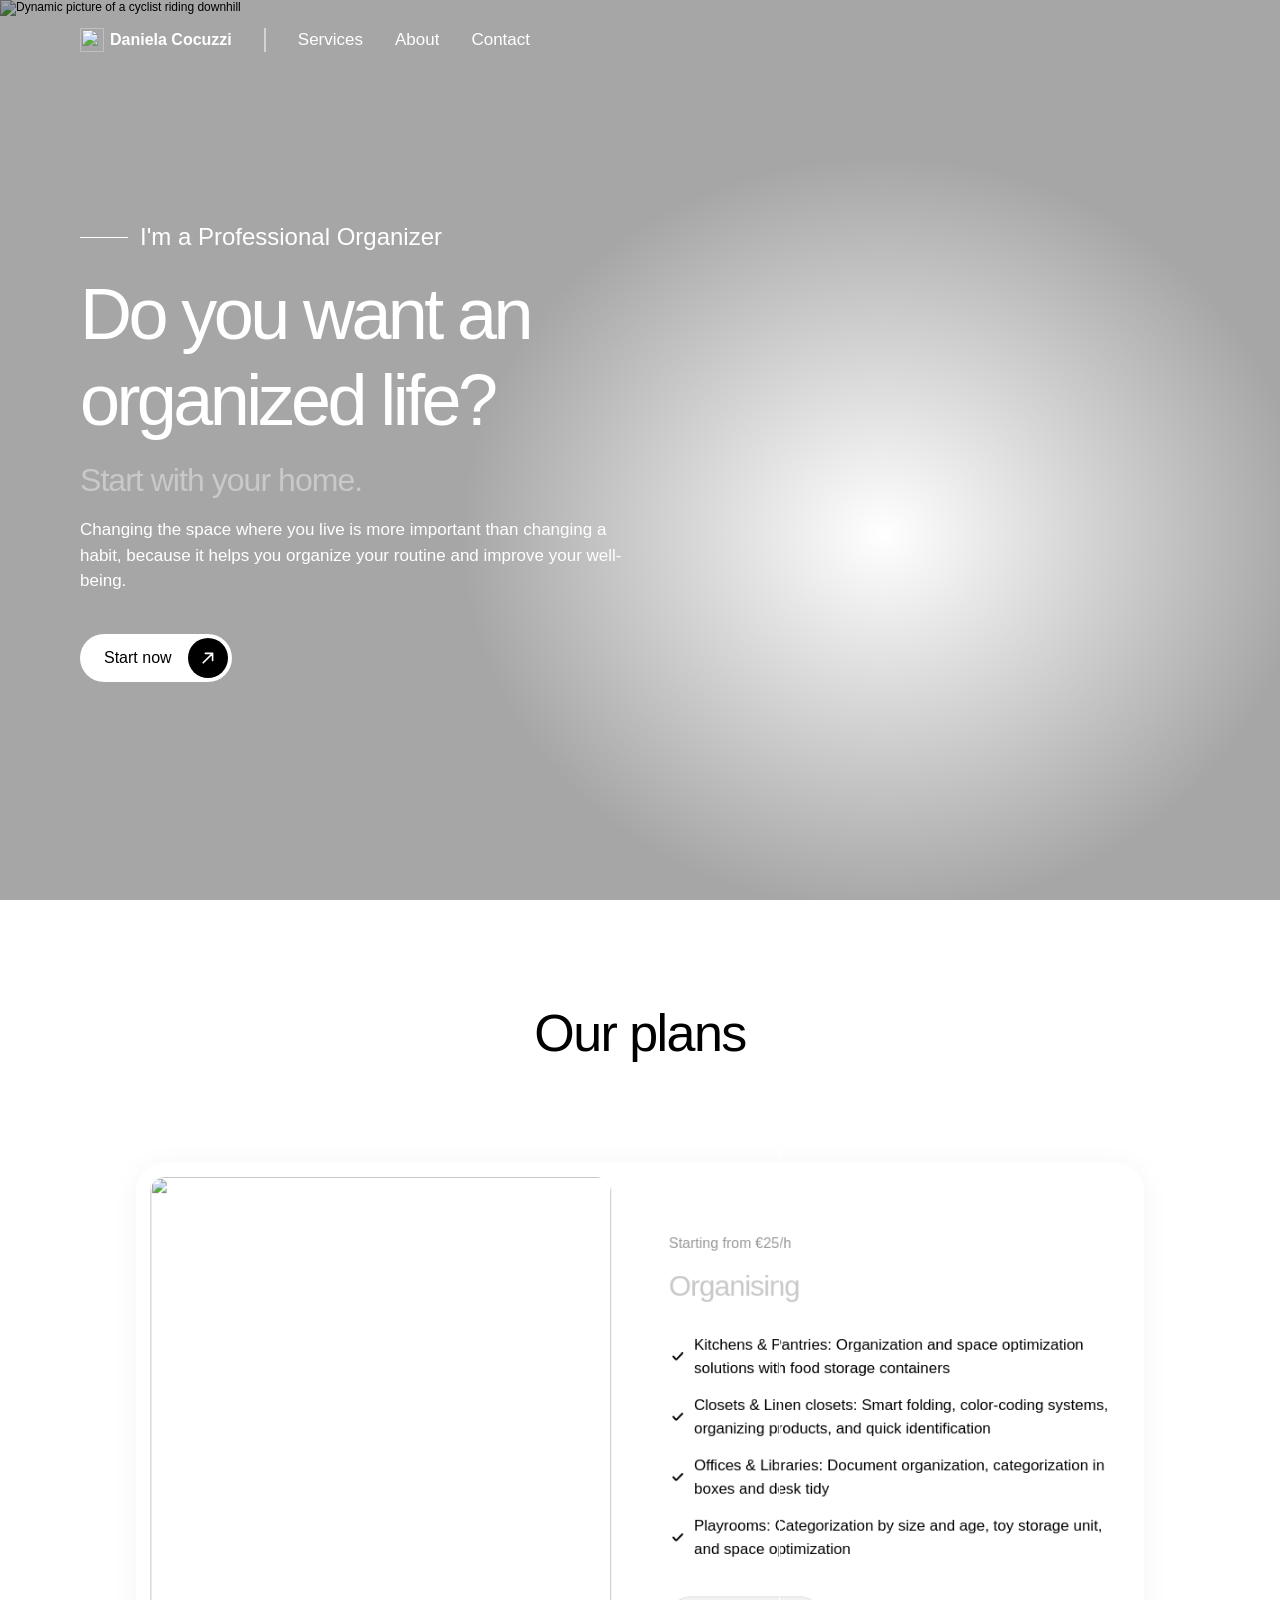
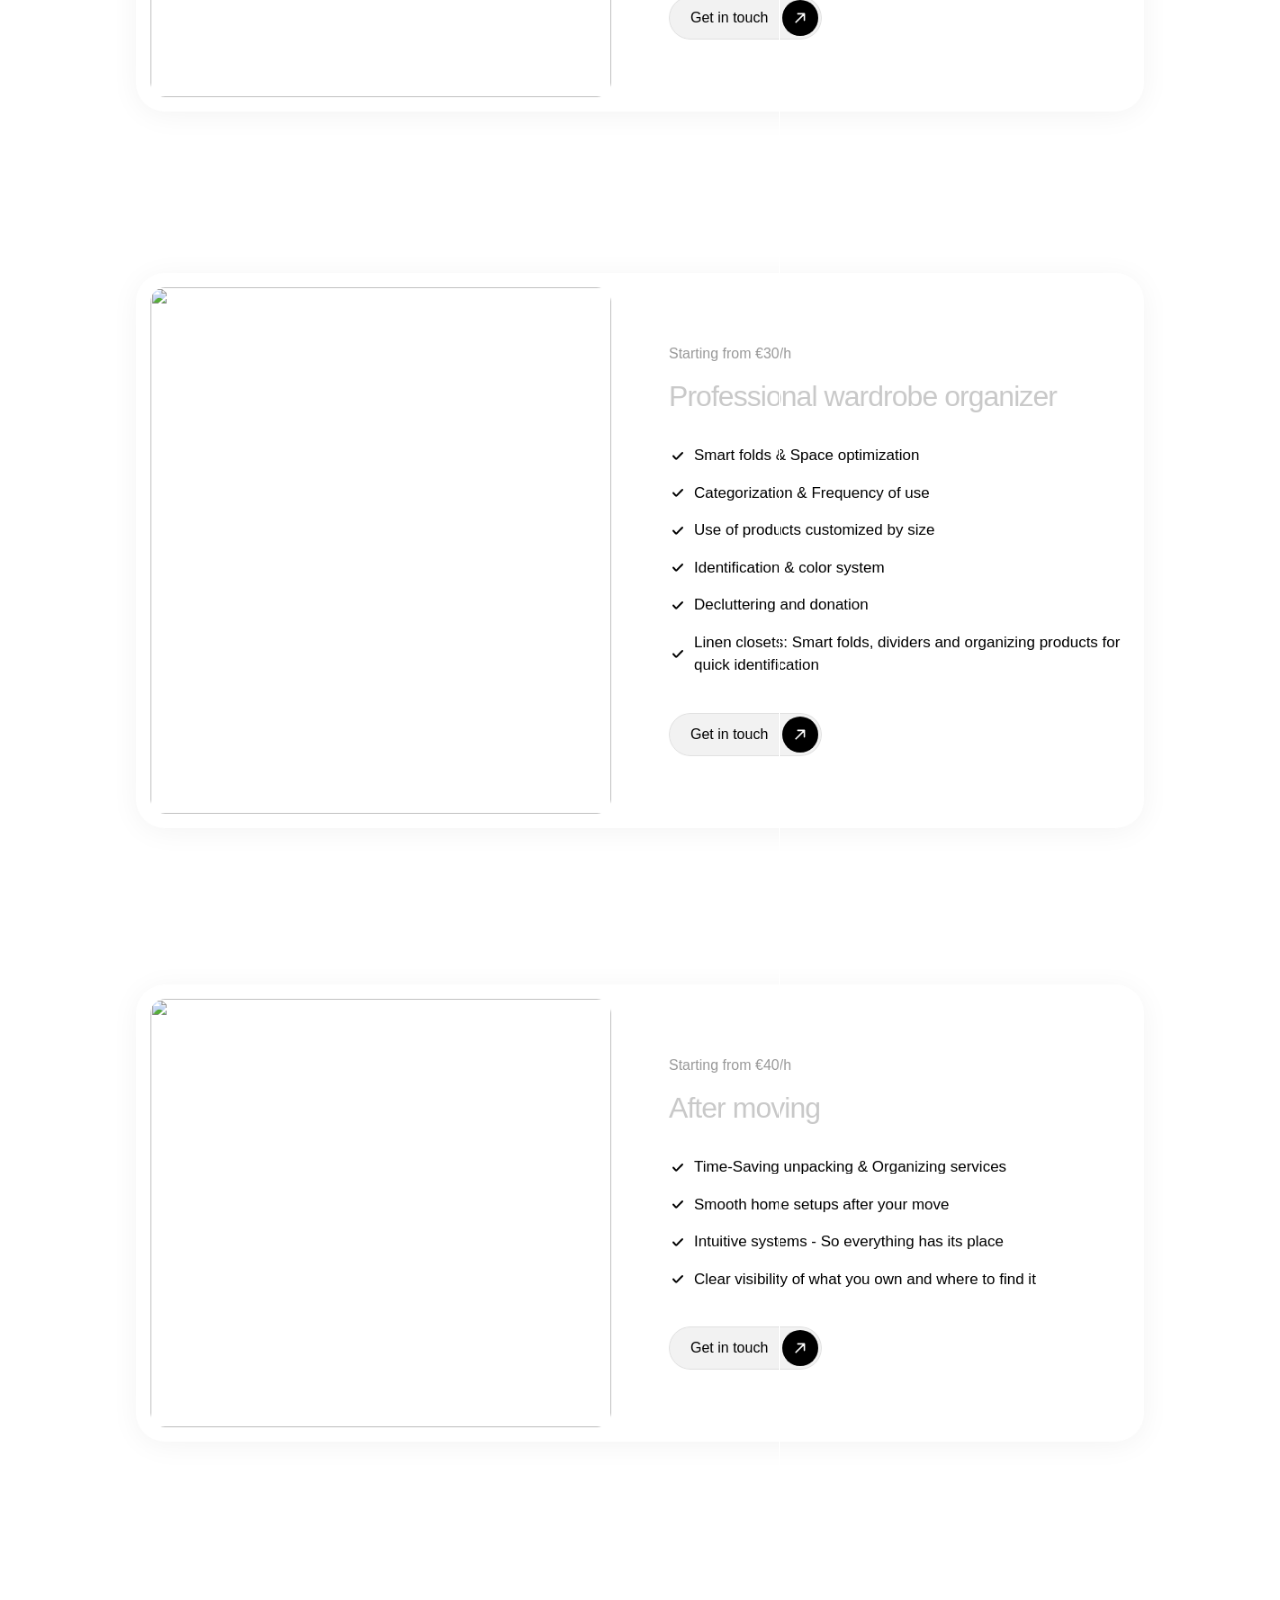
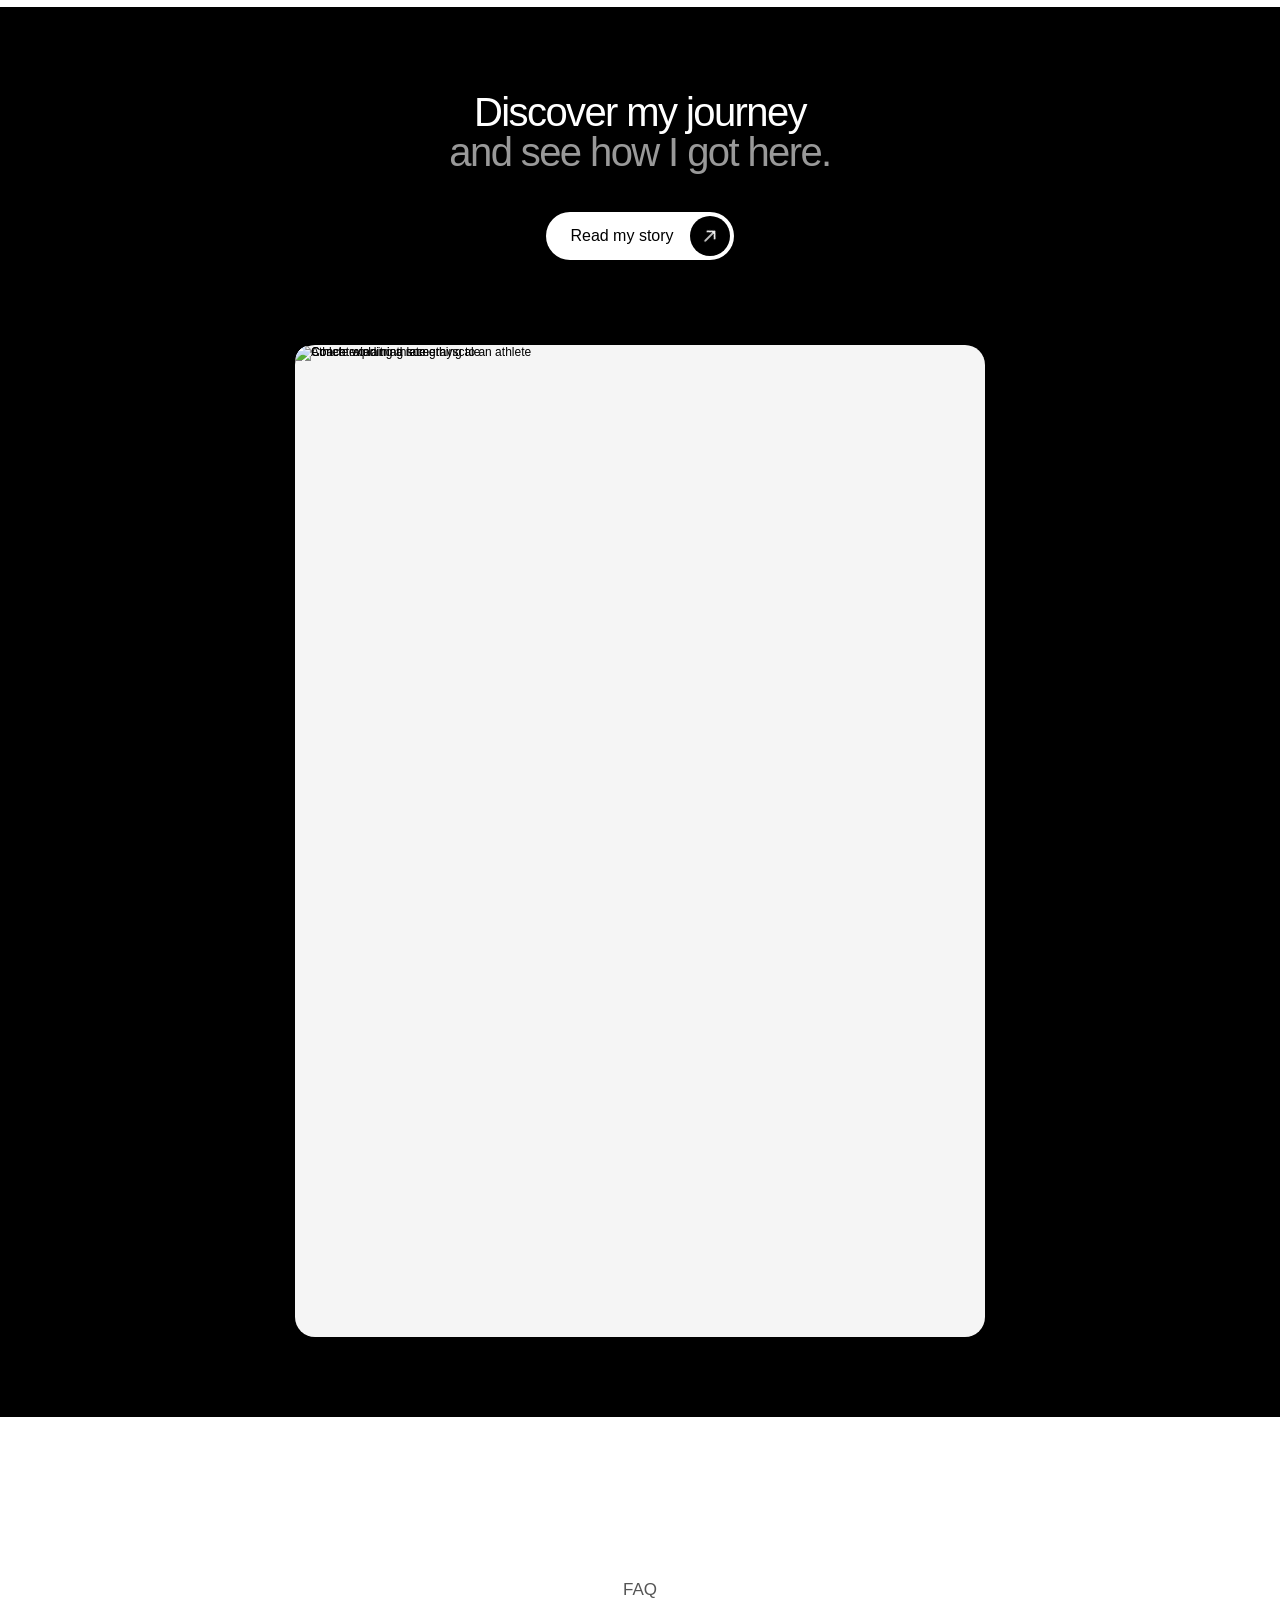
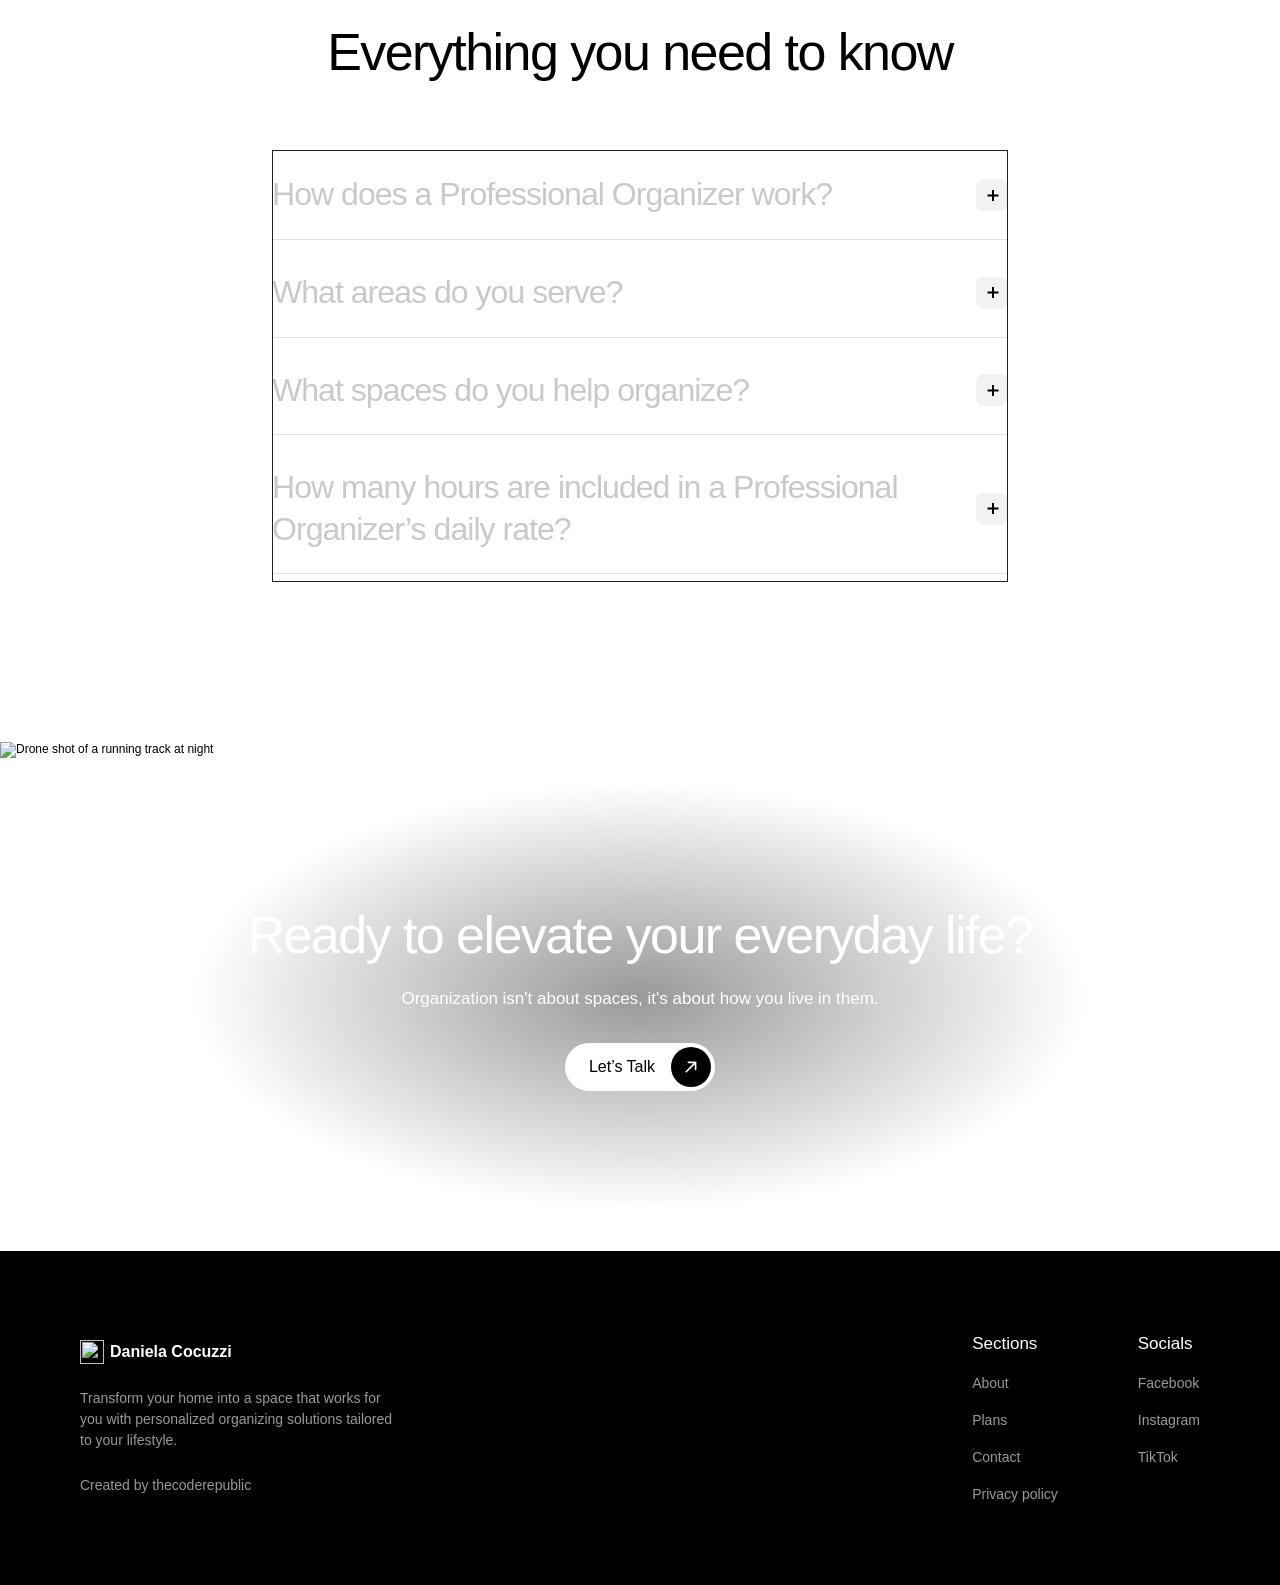
==== index.html @ c8ec0267 "TEST" ====
<!doctype html> <html lang="en" data-redirect-timezone="1">
<head> <meta charset="utf-8"> <meta name="viewport" content="width=device-width"> <title>Daniela Cocuzzi - Professional Organizer</title> <meta name="description" content="Transform your space with personalized organising solutions that save time, reduce stress, and bring clarity to everywhere."> <meta name="title" content="Daniela Cocuzzi - Professional Organizer"> <meta name="keywords" content="Professional Organizer ireland, Professional Organizer laois, Professional Organizer portlaoise, professional organizer, professional organizer laois, professional organizer portlaoise, home organization, organization, decluttering, Ireland, Laois, Portlaoise, organizing services, Daniela Cocuzzi"> <meta name="author" content="Daniela Cocuzzi"> <link href="https://framerusercontent.com/images/XHJCIulEi1DPwtuMw4fytmniZY.png" rel="icon" media="(prefers-color-scheme: light)"> <link href="https://framerusercontent.com/images/GK7osXrneJSO6wcZlQZoMyOIfWU.webp" rel="icon" media="(prefers-color-scheme: dark)"> <link rel="apple-touch-icon" href="https://framerusercontent.com/images/1cKIRcLvwwD79X4QEQYMfCxR4g.png"> <meta property="og:type" content="website"> <meta property="og:title" content="Daniela Cocuzzi - Professional Organizer"> <meta property="og:description" content="Transform your space with personalized organising solutions that save time, reduce stress, and bring clarity to everywhere."> <meta name="twitter:card" content="summary_large_image"> <meta name="twitter:title" content="Daniela Cocuzzi - Professional Organizer"> <meta name="twitter:description" content="Transform your space with personalized organising solutions that save time, reduce stress, and bring clarity to everywhere."> <style data-framer-font-css>@font-face { font-family: "Inter"; src: url("https://framerusercontent.com/assets/5vvr9Vy74if2I6bQbJvbw7SY1pQ.woff2"); font-display: swap; font-style: normal; font-weight: 400; unicode-range: U+0460-052F, U+1C80-1C88, U+20B4, U+2DE0-2DFF, U+A640-A69F, U+FE2E-FE2F }
@font-face { font-family: "Inter"; src: url("https://framerusercontent.com/assets/EOr0mi4hNtlgWNn9if640EZzXCo.woff2"); font-display: swap; font-style: normal; font-weight: 400; unicode-range: U+0301, U+0400-045F, U+0490-0491, U+04B0-04B1, U+2116 }
@font-face { font-family: "Inter"; src: url("https://framerusercontent.com/assets/Y9k9QrlZAqio88Klkmbd8VoMQc.woff2"); font-display: swap; font-style: normal; font-weight: 400; unicode-range: U+1F00-1FFF }
@font-face { font-family: "Inter"; src: url("https://framerusercontent.com/assets/OYrD2tBIBPvoJXiIHnLoOXnY9M.woff2"); font-display: swap; font-style: normal; font-weight: 400; unicode-range: U+0370-03FF }
@font-face { font-family: "Inter"; src: url("https://framerusercontent.com/assets/JeYwfuaPfZHQhEG8U5gtPDZ7WQ.woff2"); font-display: swap; font-style: normal; font-weight: 400; unicode-range: U+0100-024F, U+0259, U+1E00-1EFF, U+2020, U+20A0-20AB, U+20AD-20CF, U+2113, U+2C60-2C7F, U+A720-A7FF }
@font-face { font-family: "Inter"; src: url("https://framerusercontent.com/assets/GrgcKwrN6d3Uz8EwcLHZxwEfC4.woff2"); font-display: swap; font-style: normal; font-weight: 400; unicode-range: U+0000-00FF, U+0131, U+0152-0153, U+02BB-02BC, U+02C6, U+02DA, U+02DC, U+2000-206F, U+2070, U+2074-207E, U+2080-208E, U+20AC, U+2122, U+2191, U+2193, U+2212, U+2215, U+FEFF, U+FFFD }
@font-face { font-family: "Inter"; src: url("https://framerusercontent.com/assets/b6Y37FthZeALduNqHicBT6FutY.woff2"); font-display: swap; font-style: normal; font-weight: 400; unicode-range: U+0102-0103, U+0110-0111, U+0128-0129, U+0168-0169, U+01A0-01A1, U+01AF-01B0, U+1EA0-1EF9, U+20AB }
@font-face { font-family: "Inter Variable"; src: url("https://framerusercontent.com/assets/mYcqTSergLb16PdbJJQMl9ebYm4.woff2"); font-display: swap; font-style: normal; font-weight: 400; unicode-range: U+0460-052F, U+1C80-1C88, U+20B4, U+2DE0-2DFF, U+A640-A69F, U+FE2E-FE2F }
@font-face { font-family: "Inter Variable"; src: url("https://framerusercontent.com/assets/ZRl8AlxwsX1m7xS1eJCiSPbztg.woff2"); font-display: swap; font-style: normal; font-weight: 400; unicode-range: U+0301, U+0400-045F, U+0490-0491, U+04B0-04B1, U+2116 }
@font-face { font-family: "Inter Variable"; src: url("https://framerusercontent.com/assets/nhSQpBRqFmXNUBY2p5SENQ8NplQ.woff2"); font-display: swap; font-style: normal; font-weight: 400; unicode-range: U+1F00-1FFF }
@font-face { font-family: "Inter Variable"; src: url("https://framerusercontent.com/assets/DYHjxG0qXjopUuruoacfl5SA.woff2"); font-display: swap; font-style: normal; font-weight: 400; unicode-range: U+0370-03FF }
@font-face { font-family: "Inter Variable"; src: url("https://framerusercontent.com/assets/s7NH6sl7w4NU984r5hcmo1tPSYo.woff2"); font-display: swap; font-style: normal; font-weight: 400; unicode-range: U+0100-024F, U+0259, U+1E00-1EFF, U+2020, U+20A0-20AB, U+20AD-20CF, U+2113, U+2C60-2C7F, U+A720-A7FF }
@font-face { font-family: "Inter Variable"; src: url("https://framerusercontent.com/assets/7lw0VWkeXrGYJT05oB3DsFy8BaY.woff2"); font-display: swap; font-style: normal; font-weight: 400; unicode-range: U+0000-00FF, U+0131, U+0152-0153, U+02BB-02BC, U+02C6, U+02DA, U+02DC, U+2000-206F, U+2070, U+2074-207E, U+2080-208E, U+20AC, U+2122, U+2191, U+2193, U+2212, U+2215, U+FEFF, U+FFFD }
@font-face { font-family: "Inter Variable"; src: url("https://framerusercontent.com/assets/wx5nfqEgOXnxuFaxB0Mn9OhmcZA.woff2"); font-display: swap; font-style: normal; font-weight: 400; unicode-range: U+0102-0103, U+0110-0111, U+0128-0129, U+0168-0169, U+01A0-01A1, U+01AF-01B0, U+1EA0-1EF9, U+20AB }
@font-face { font-family: "Inter"; src: url("https://framerusercontent.com/assets/vQyevYAyHtARFwPqUzQGpnDs.woff2"); font-display: swap; font-style: normal; font-weight: 400; unicode-range: U+0000-00FF, U+0131, U+0152-0153, U+02BB-02BC, U+02C6, U+02DA, U+02DC, U+2000-206F, U+2074, U+20AC, U+2122, U+2191, U+2193, U+2212, U+2215, U+FEFF, U+FFFD }
@font-face { font-family: "Inter"; src: url("https://framerusercontent.com/assets/DpPBYI0sL4fYLgAkX8KXOPVt7c.woff2"); font-display: swap; font-style: normal; font-weight: 700; unicode-range: U+0460-052F, U+1C80-1C88, U+20B4, U+2DE0-2DFF, U+A640-A69F, U+FE2E-FE2F }
@font-face { font-family: "Inter"; src: url("https://framerusercontent.com/assets/4RAEQdEOrcnDkhHiiCbJOw92Lk.woff2"); font-display: swap; font-style: normal; font-weight: 700; unicode-range: U+0301, U+0400-045F, U+0490-0491, U+04B0-04B1, U+2116 }
@font-face { font-family: "Inter"; src: url("https://framerusercontent.com/assets/1K3W8DizY3v4emK8Mb08YHxTbs.woff2"); font-display: swap; font-style: normal; font-weight: 700; unicode-range: U+1F00-1FFF }
@font-face { font-family: "Inter"; src: url("https://framerusercontent.com/assets/tUSCtfYVM1I1IchuyCwz9gDdQ.woff2"); font-display: swap; font-style: normal; font-weight: 700; unicode-range: U+0370-03FF }
@font-face { font-family: "Inter"; src: url("https://framerusercontent.com/assets/VgYFWiwsAC5OYxAycRXXvhze58.woff2"); font-display: swap; font-style: normal; font-weight: 700; unicode-range: U+0100-024F, U+0259, U+1E00-1EFF, U+2020, U+20A0-20AB, U+20AD-20CF, U+2113, U+2C60-2C7F, U+A720-A7FF }
@font-face { font-family: "Inter"; src: url("https://framerusercontent.com/assets/DXD0Q7LSl7HEvDzucnyLnGBHM.woff2"); font-display: swap; font-style: normal; font-weight: 700; unicode-range: U+0000-00FF, U+0131, U+0152-0153, U+02BB-02BC, U+02C6, U+02DA, U+02DC, U+2000-206F, U+2074, U+20AC, U+2122, U+2191, U+2193, U+2212, U+2215, U+FEFF, U+FFFD }
@font-face { font-family: "Inter"; src: url("https://framerusercontent.com/assets/GIryZETIX4IFypco5pYZONKhJIo.woff2"); font-display: swap; font-style: normal; font-weight: 700; unicode-range: U+0102-0103, U+0110-0111, U+0128-0129, U+0168-0169, U+01A0-01A1, U+01AF-01B0, U+1EA0-1EF9, U+20AB }
@font-face { font-family: "Inter"; src: url("https://framerusercontent.com/assets/H89BbHkbHDzlxZzxi8uPzTsp90.woff2"); font-display: swap; font-style: italic; font-weight: 700; unicode-range: U+0460-052F, U+1C80-1C88, U+20B4, U+2DE0-2DFF, U+A640-A69F, U+FE2E-FE2F }
@font-face { font-family: "Inter"; src: url("https://framerusercontent.com/assets/u6gJwDuwB143kpNK1T1MDKDWkMc.woff2"); font-display: swap; font-style: italic; font-weight: 700; unicode-range: U+0301, U+0400-045F, U+0490-0491, U+04B0-04B1, U+2116 }
@font-face { font-family: "Inter"; src: url("https://framerusercontent.com/assets/43sJ6MfOPh1LCJt46OvyDuSbA6o.woff2"); font-display: swap; font-style: italic; font-weight: 700; unicode-range: U+1F00-1FFF }
@font-face { font-family: "Inter"; src: url("https://framerusercontent.com/assets/wccHG0r4gBDAIRhfHiOlq6oEkqw.woff2"); font-display: swap; font-style: italic; font-weight: 700; unicode-range: U+0370-03FF }
@font-face { font-family: "Inter"; src: url("https://framerusercontent.com/assets/WZ367JPwf9bRW6LdTHN8rXgSjw.woff2"); font-display: swap; font-style: italic; font-weight: 700; unicode-range: U+0100-024F, U+0259, U+1E00-1EFF, U+2020, U+20A0-20AB, U+20AD-20CF, U+2113, U+2C60-2C7F, U+A720-A7FF }
@font-face { font-family: "Inter"; src: url("https://framerusercontent.com/assets/QxmhnWTzLtyjIiZcfaLIJ8EFBXU.woff2"); font-display: swap; font-style: italic; font-weight: 700; unicode-range: U+0000-00FF, U+0131, U+0152-0153, U+02BB-02BC, U+02C6, U+02DA, U+02DC, U+2000-206F, U+2074, U+20AC, U+2122, U+2191, U+2193, U+2212, U+2215, U+FEFF, U+FFFD }
@font-face { font-family: "Inter"; src: url("https://framerusercontent.com/assets/2A4Xx7CngadFGlVV4xrO06OBHY.woff2"); font-display: swap; font-style: italic; font-weight: 700; unicode-range: U+0102-0103, U+0110-0111, U+0128-0129, U+0168-0169, U+01A0-01A1, U+01AF-01B0, U+1EA0-1EF9, U+20AB }
@font-face { font-family: "Inter"; src: url("https://framerusercontent.com/assets/CfMzU8w2e7tHgF4T4rATMPuWosA.woff2"); font-display: swap; font-style: italic; font-weight: 400; unicode-range: U+0460-052F, U+1C80-1C88, U+20B4, U+2DE0-2DFF, U+A640-A69F, U+FE2E-FE2F }
@font-face { font-family: "Inter"; src: url("https://framerusercontent.com/assets/867QObYax8ANsfX4TGEVU9YiCM.woff2"); font-display: swap; font-style: italic; font-weight: 400; unicode-range: U+0301, U+0400-045F, U+0490-0491, U+04B0-04B1, U+2116 }
@font-face { font-family: "Inter"; src: url("https://framerusercontent.com/assets/Oyn2ZbENFdnW7mt2Lzjk1h9Zb9k.woff2"); font-display: swap; font-style: italic; font-weight: 400; unicode-range: U+1F00-1FFF }
@font-face { font-family: "Inter"; src: url("https://framerusercontent.com/assets/cdAe8hgZ1cMyLu9g005pAW3xMo.woff2"); font-display: swap; font-style: italic; font-weight: 400; unicode-range: U+0370-03FF }
@font-face { font-family: "Inter"; src: url("https://framerusercontent.com/assets/DOfvtmE1UplCq161m6Hj8CSQYg.woff2"); font-display: swap; font-style: italic; font-weight: 400; unicode-range: U+0100-024F, U+0259, U+1E00-1EFF, U+2020, U+20A0-20AB, U+20AD-20CF, U+2113, U+2C60-2C7F, U+A720-A7FF }
@font-face { font-family: "Inter"; src: url("https://framerusercontent.com/assets/vFzuJY0c65av44uhEKB6vyjFMg.woff2"); font-display: swap; font-style: italic; font-weight: 400; unicode-range: U+0000-00FF, U+0131, U+0152-0153, U+02BB-02BC, U+02C6, U+02DA, U+02DC, U+2000-206F, U+2074, U+20AC, U+2122, U+2191, U+2193, U+2212, U+2215, U+FEFF, U+FFFD }
@font-face { font-family: "Inter"; src: url("https://framerusercontent.com/assets/tKtBcDnBMevsEEJKdNGhhkLzYo.woff2"); font-display: swap; font-style: italic; font-weight: 400; unicode-range: U+0102-0103, U+0110-0111, U+0128-0129, U+0168-0169, U+01A0-01A1, U+01AF-01B0, U+1EA0-1EF9, U+20AB }
@font-face { font-family: "Inter"; src: url("https://framerusercontent.com/assets/mkY5Sgyq51ik0AMrSBwhm9DJg.woff2"); font-style: normal; font-weight: 900; unicode-range: U+0460-052F, U+1C80-1C88, U+20B4, U+2DE0-2DFF, U+A640-A69F, U+FE2E-FE2F }
@font-face { font-family: "Inter"; src: url("https://framerusercontent.com/assets/X5hj6qzcHUYv7h1390c8Rhm6550.woff2"); font-style: normal; font-weight: 900; unicode-range: U+0301, U+0400-045F, U+0490-0491, U+04B0-04B1, U+2116 }
@font-face { font-family: "Inter"; src: url("https://framerusercontent.com/assets/gQhNpS3tN86g8RcVKYUUaKt2oMQ.woff2"); font-style: normal; font-weight: 900; unicode-range: U+1F00-1FFF }
@font-face { font-family: "Inter"; src: url("https://framerusercontent.com/assets/cugnVhSraaRyANCaUtI5FV17wk.woff2"); font-style: normal; font-weight: 900; unicode-range: U+0370-03FF }
@font-face { font-family: "Inter"; src: url("https://framerusercontent.com/assets/5HcVoGak8k5agFJSaKa4floXVu0.woff2"); font-style: normal; font-weight: 900; unicode-range: U+0100-024F, U+0259, U+1E00-1EFF, U+2020, U+20A0-20AB, U+20AD-20CF, U+2113, U+2C60-2C7F, U+A720-A7FF }
@font-face { font-family: "Inter"; src: url("https://framerusercontent.com/assets/rZ5DdENNqIdFTIyQQiP5isO7M.woff2"); font-style: normal; font-weight: 900; unicode-range: U+0000-00FF, U+0131, U+0152-0153, U+02BB-02BC, U+02C6, U+02DA, U+02DC, U+2000-206F, U+2070, U+2074-207E, U+2080-208E, U+20AC, U+2122, U+2191, U+2193, U+2212, U+2215, U+FEFF, U+FFFD }
@font-face { font-family: "Inter"; src: url("https://framerusercontent.com/assets/P2Bw01CtL0b9wqygO0sSVogWbo.woff2"); font-style: normal; font-weight: 900; unicode-range: U+0102-0103, U+0110-0111, U+0128-0129, U+0168-0169, U+01A0-01A1, U+01AF-01B0, U+1EA0-1EF9, U+20AB }
@font-face { font-family: "Inter"; src: url("https://framerusercontent.com/assets/05KsVHGDmqXSBXM4yRZ65P8i0s.woff2"); font-style: italic; font-weight: 900; unicode-range: U+0460-052F, U+1C80-1C88, U+20B4, U+2DE0-2DFF, U+A640-A69F, U+FE2E-FE2F }
@font-face { font-family: "Inter"; src: url("https://framerusercontent.com/assets/ky8ovPukK4dJ1Pxq74qGhOqCYI.woff2"); font-style: italic; font-weight: 900; unicode-range: U+0301, U+0400-045F, U+0490-0491, U+04B0-04B1, U+2116 }
@font-face { font-family: "Inter"; src: url("https://framerusercontent.com/assets/vvNSqIj42qeQ2bvCRBIWKHscrc.woff2"); font-style: italic; font-weight: 900; unicode-range: U+1F00-1FFF }
@font-face { font-family: "Inter"; src: url("https://framerusercontent.com/assets/3ZmXbBKToJifDV9gwcifVd1tEY.woff2"); font-style: italic; font-weight: 900; unicode-range: U+0370-03FF }
@font-face { font-family: "Inter"; src: url("https://framerusercontent.com/assets/FNfhX3dt4ChuLJq2PwdlxHO7PU.woff2"); font-style: italic; font-weight: 900; unicode-range: U+0100-024F, U+0259, U+1E00-1EFF, U+2020, U+20A0-20AB, U+20AD-20CF, U+2113, U+2C60-2C7F, U+A720-A7FF }
@font-face { font-family: "Inter"; src: url("https://framerusercontent.com/assets/gcnfba68tfm7qAyrWRCf9r34jg.woff2"); font-style: italic; font-weight: 900; unicode-range: U+0000-00FF, U+0131, U+0152-0153, U+02BB-02BC, U+02C6, U+02DA, U+02DC, U+2000-206F, U+2070, U+2074-207E, U+2080-208E, U+20AC, U+2122, U+2191, U+2193, U+2212, U+2215, U+FEFF, U+FFFD }
@font-face { font-family: "Inter"; src: url("https://framerusercontent.com/assets/efTfQcBJ53kM2pB1hezSZ3RDUFs.woff2"); font-style: italic; font-weight: 900; unicode-range: U+0102-0103, U+0110-0111, U+0128-0129, U+0168-0169, U+01A0-01A1, U+01AF-01B0, U+1EA0-1EF9, U+20AB }
@font-face { font-family: "Inter"; src: url("https://framerusercontent.com/assets/ia3uin3hQWqDrVloC1zEtYHWw.woff2"); font-display: swap; font-style: italic; font-weight: 700; unicode-range: U+0000-00FF, U+0131, U+0152-0153, U+02BB-02BC, U+02C6, U+02DA, U+02DC, U+2000-206F, U+2070, U+2074-207E, U+2080-208E, U+20AC, U+2122, U+2191, U+2193, U+2212, U+2215, U+FEFF, U+FFFD }
@font-face { font-family: "Inter"; src: url("https://framerusercontent.com/assets/syRNPWzAMIrcJ3wIlPIP43KjQs.woff2"); font-display: swap; font-style: normal; font-weight: 700; unicode-range: U+0000-00FF, U+0131, U+0152-0153, U+02BB-02BC, U+02C6, U+02DA, U+02DC, U+2000-206F, U+2070, U+2074-207E, U+2080-208E, U+20AC, U+2122, U+2191, U+2193, U+2212, U+2215, U+FEFF, U+FFFD }
@font-face { font-family: "Inter"; src: url("https://framerusercontent.com/assets/pKRFNWFoZl77qYCAIp84lN1h944.woff2"); font-display: swap; font-style: italic; font-weight: 400; unicode-range: U+0000-00FF, U+0131, U+0152-0153, U+02BB-02BC, U+02C6, U+02DA, U+02DC, U+2000-206F, U+2070, U+2074-207E, U+2080-208E, U+20AC, U+2122, U+2191, U+2193, U+2212, U+2215, U+FEFF, U+FFFD }
@font-face { font-family: "Inter"; src: url("https://framerusercontent.com/assets/5A3Ce6C9YYmCjpQx9M4inSaKU.woff2"); font-display: swap; font-style: normal; font-weight: 500; unicode-range: U+0460-052F, U+1C80-1C88, U+20B4, U+2DE0-2DFF, U+A640-A69F, U+FE2E-FE2F }
@font-face { font-family: "Inter"; src: url("https://framerusercontent.com/assets/Qx95Xyt0Ka3SGhinnbXIGpEIyP4.woff2"); font-display: swap; font-style: normal; font-weight: 500; unicode-range: U+0301, U+0400-045F, U+0490-0491, U+04B0-04B1, U+2116 }
@font-face { font-family: "Inter"; src: url("https://framerusercontent.com/assets/6mJuEAguuIuMog10gGvH5d3cl8.woff2"); font-display: swap; font-style: normal; font-weight: 500; unicode-range: U+1F00-1FFF }
@font-face { font-family: "Inter"; src: url("https://framerusercontent.com/assets/xYYWaj7wCU5zSQH0eXvSaS19wo.woff2"); font-display: swap; font-style: normal; font-weight: 500; unicode-range: U+0370-03FF }
@font-face { font-family: "Inter"; src: url("https://framerusercontent.com/assets/otTaNuNpVK4RbdlT7zDDdKvQBA.woff2"); font-display: swap; font-style: normal; font-weight: 500; unicode-range: U+0100-024F, U+0259, U+1E00-1EFF, U+2020, U+20A0-20AB, U+20AD-20CF, U+2113, U+2C60-2C7F, U+A720-A7FF }
@font-face { font-family: "Inter"; src: url("https://framerusercontent.com/assets/UjlFhCnUjxhNfep4oYBPqnEssyo.woff2"); font-display: swap; font-style: normal; font-weight: 500; unicode-range: U+0000-00FF, U+0131, U+0152-0153, U+02BB-02BC, U+02C6, U+02DA, U+02DC, U+2000-206F, U+2070, U+2074-207E, U+2080-208E, U+20AC, U+2122, U+2191, U+2193, U+2212, U+2215, U+FEFF, U+FFFD }
@font-face { font-family: "Inter"; src: url("https://framerusercontent.com/assets/DolVirEGb34pEXEp8t8FQBSK4.woff2"); font-display: swap; font-style: normal; font-weight: 500; unicode-range: U+0102-0103, U+0110-0111, U+0128-0129, U+0168-0169, U+01A0-01A1, U+01AF-01B0, U+1EA0-1EF9, U+20AB }
@font-face { font-family: "Inter"; src: url("https://framerusercontent.com/assets/hyOgCu0Xnghbimh0pE8QTvtt2AU.woff2"); font-display: swap; font-style: normal; font-weight: 600; unicode-range: U+0460-052F, U+1C80-1C88, U+20B4, U+2DE0-2DFF, U+A640-A69F, U+FE2E-FE2F }
@font-face { font-family: "Inter"; src: url("https://framerusercontent.com/assets/NeGmSOXrPBfEFIy5YZeHq17LEDA.woff2"); font-display: swap; font-style: normal; font-weight: 600; unicode-range: U+0301, U+0400-045F, U+0490-0491, U+04B0-04B1, U+2116 }
@font-face { font-family: "Inter"; src: url("https://framerusercontent.com/assets/oYaAX5himiTPYuN8vLWnqBbfD2s.woff2"); font-display: swap; font-style: normal; font-weight: 600; unicode-range: U+1F00-1FFF }
@font-face { font-family: "Inter"; src: url("https://framerusercontent.com/assets/lEJLP4R0yuCaMCjSXYHtJw72M.woff2"); font-display: swap; font-style: normal; font-weight: 600; unicode-range: U+0370-03FF }
@font-face { font-family: "Inter"; src: url("https://framerusercontent.com/assets/cRJyLNuTJR5jbyKzGi33wU9cqIQ.woff2"); font-display: swap; font-style: normal; font-weight: 600; unicode-range: U+0100-024F, U+0259, U+1E00-1EFF, U+2020, U+20A0-20AB, U+20AD-20CF, U+2113, U+2C60-2C7F, U+A720-A7FF }
@font-face { font-family: "Inter"; src: url("https://framerusercontent.com/assets/yDtI2UI8XcEg1W2je9XPN3Noo.woff2"); font-display: swap; font-style: normal; font-weight: 600; unicode-range: U+0000-00FF, U+0131, U+0152-0153, U+02BB-02BC, U+02C6, U+02DA, U+02DC, U+2000-206F, U+2070, U+2074-207E, U+2080-208E, U+20AC, U+2122, U+2191, U+2193, U+2212, U+2215, U+FEFF, U+FFFD }
@font-face { font-family: "Inter"; src: url("https://framerusercontent.com/assets/A0Wcc7NgXMjUuFdquHDrIZpzZw0.woff2"); font-display: swap; font-style: normal; font-weight: 600; unicode-range: U+0102-0103, U+0110-0111, U+0128-0129, U+0168-0169, U+01A0-01A1, U+01AF-01B0, U+1EA0-1EF9, U+20AB }
@font-face { font-family: "Manrope"; src: url("https://framerusercontent.com/third-party-assets/fontshare/wf/BNWG6MUI4RTC6WEND2VPDH4MHMIVU3XZ/R5YXY5FMVG6PXU36GNEEA24MIPMEPGSM/CIM4KQCLZSMMLWPVH25IDDSTY4ENPHEY.woff2"); font-display: swap; font-style: normal; font-weight: 500 }
@font-face { font-family: "Manrope"; src: url("https://framerusercontent.com/third-party-assets/fontshare/wf/NGBUP45ES3F7RD5XGKPEDJ6QEPO4TMOK/EXDVWJ2EDDVVV65UENMX33EDDYBX6OF7/6P4FPMFQH7CCC7RZ4UU4NKSGJ2RLF7V5.woff2"); font-display: swap; font-style: normal; font-weight: 700 }
@font-face { font-family: "Manrope"; src: url("https://framerusercontent.com/third-party-assets/fontshare/wf/2TYFCBHUANEXS6QGR5EQDUNAFH6LSWM3/AYNOU3VEA4LRTDNKJQUFNVNUTYSGOUOP/UXO4O7K2G3HI3D2VKD7UXVJVJD26P4BQ.woff2"); font-display: swap; font-style: normal; font-weight: 400 }
@font-face { font-family: "Manrope"; src: url("https://framerusercontent.com/third-party-assets/fontshare/wf/7EWHG4AMROQSXDCQTDPGBVASATB7CED2/TJSQTK5FHJ2MYKML5IXF2G6YTGFJLTYL/K4ZMLVLHYIFVTTTWGVOTVGOFUUX7NVGI.woff2"); font-display: swap; font-style: normal; font-weight: 800 }
@font-face { font-family: "Inter Placeholder"; src: local("Arial"); ascent-override: 89.79%; descent-override: 22.36%; line-gap-override: 0.00%; size-adjust: 107.89% }
@font-face { font-family: "Inter Variable Placeholder"; src: local("Arial"); ascent-override: 89.79%; descent-override: 22.36%; line-gap-override: 0.00%; size-adjust: 107.89% }
@font-face { font-family: "Manrope Placeholder"; src: local("Arial"); ascent-override: 102.74%; descent-override: 28.91%; line-gap-override: 0.00%; size-adjust: 103.76% }</style> <meta name="robots" content="max-image-preview:large"><style data-framer-breakpoint-css>@media(min-width: 1200px){.hidden-72rtr7{display:none!important}}@media(min-width: 810px) and (max-width: 1199.98px){.hidden-jgpr0x{display:none!important}}@media(max-width: 809.98px){.hidden-1tk044f{display:none!important}}@media(min-width: 1200px){.hidden-94f9rm{display:none!important}}@media(min-width: 810px) and (max-width: 1199.98px){.hidden-1jv7l7{display:none!important}}@media(max-width: 809.98px){.hidden-27sq88{display:none!important}}</style><style data-framer-css-ssr-minified data-framer-components="framer-lib-cursors-host framer-hb44H PropertyOverrides framer-otS2k framer-XfUhw framer-lib-combinedCSSRules framer-kv07m framer-2IFa4 framer-crWZP framer-oyYau framer-E2d4J framer-uNXtF framer-W4wye framer-fW8t3 framer-glpe9 framer-8EaGQ framer-E4aZ3">html,body,#main{box-sizing:border-box;margin:0;padding:0}:root{-webkit-font-smoothing:antialiased;-moz-osx-font-smoothing:grayscale}*{box-sizing:border-box;-webkit-font-smoothing:inherit}h1,h2,h3,h4,h5,h6,p,figure{margin:0}body,input,textarea,select,button{font-family:sans-serif;font-size:12px}body{--token-1b7bb1c4-3a89-4ec2-aee2-16abaf604d08:#000;--token-28d21c18-0fa7-4a39-8727-636fc79ae338:#fff;--token-03d2718c-248b-43d7-860c-d67347de1e95:#ffffff80;--token-78c32a06-e9cd-45ab-b290-77996ca02b6d:#ffffff26;--token-bfbbf012-d3b7-4f22-a08b-2c9f0c1c5b80:#999;--token-96b2b273-006d-4dd2-8d16-427f13d19d4a:#e1e1e1;--token-845110a2-2c36-43c0-8456-c6dfa74587c5:#ffffff40;--token-356fc046-e6c8-4e69-a8b7-63514005dec6:#555;--token-c773fe8d-8aed-4719-9dcd-b57e1bc84fdb:#f2f2f2;--token-41bb20e6-f0c5-43ce-8d75-6ac4cc577291:#2e2e2e80;--token-ad96cd96-c832-459f-bb48-2ba796f3179b:#f5b614;--token-3e79c340-c813-4e84-a0c9-67bc24ce83d8:#0000;--token-7dc26af5-41f9-4e3f-a0f8-8db0ae6711a1:#0006;--token-12207094-d195-4004-8642-0ceae807e270:#888}@supports (z-index:calc(infinity)){#__framer-badge-container{--infinity:infinity}}#__framer-badge-container{pointer-events:none;width:100%;z-index:calc(var(--infinity,2147480000));justify-content:flex-end;padding:20px;display:flex;position:fixed;bottom:0}@supports (background:-webkit-named-image(i)) and (not (grid-template-rows:subgrid)){body{--framer-will-change-override:transform}}@supports (background:-webkit-named-image(i)) and (not (position-area:top right)){body{--framer-will-change-filter-override:filter}}[data-framer-component-type=Text] div div span,[data-framer-component-type=Text] a div span,[data-framer-component-type=Text] span span span,[data-framer-component-type=Text] p span span,[data-framer-component-type=Text] h1 span span,[data-framer-component-type=Text] h2 span span,[data-framer-component-type=Text] h3 span span,[data-framer-component-type=Text] h4 span span,[data-framer-component-type=Text] h5 span span,[data-framer-component-type=Text] h6 span span,[data-framer-component-type=Text] a{font-family:var(--font-family);font-style:var(--font-style);font-weight:min(calc(var(--framer-font-weight-increase,0) + var(--font-weight,400)),900);color:var(--text-color);letter-spacing:var(--letter-spacing);font-size:var(--font-size);text-transform:var(--text-transform);--text-decoration:var(--framer-text-decoration-style,solid)var(--framer-text-decoration,none)var(--framer-text-decoration-color,currentcolor)var(--framer-text-decoration-thickness,auto);--text-decoration-skip-ink:var(--framer-text-decoration-skip-ink);--text-underline-offset:var(--framer-text-decoration-offset);line-height:var(--line-height);--font-family:var(--framer-font-family);--font-style:var(--framer-font-style);--font-weight:var(--framer-font-weight);--text-color:var(--framer-text-color);--letter-spacing:var(--framer-letter-spacing);--font-size:var(--framer-font-size);--text-transform:var(--framer-text-transform);--line-height:var(--framer-line-height)}@supports not (color:color(display-p3 1 1 1)){p.framer-text,div.framer-text,h1.framer-text,h2.framer-text,h3.framer-text,h4.framer-text,h5.framer-text,h6.framer-text,li.framer-text,ol.framer-text,ul.framer-text,span.framer-text:not([data-text-fill]){color:var(--framer-blockquote-text-color-rgb,var(--framer-blockquote-text-color,var(--framer-text-color-rgb,var(--framer-text-color,#000))));-webkit-text-stroke-color:var(--framer-text-stroke-color-rgb,var(--framer-text-stroke-color,initial))}mark.framer-text{background-color:var(--framer-blockquote-text-background-color-rgb,var(--framer-blockquote-text-background-color,var(--framer-text-background-color-rgb,var(--framer-text-background-color,initial))))}}@supports not (color:color(display-p3 1 1 1)){code.framer-text,code.framer-text span.framer-text:not([data-text-fill]){color:var(--framer-blockquote-text-color-rgb,var(--framer-blockquote-text-color,var(--framer-code-text-color-rgb,var(--framer-code-text-color,var(--framer-text-color-rgb,var(--framer-text-color,#000))))))}}@supports not (color:color(display-p3 1 1 1)){a.framer-text,span.framer-text[data-nested-link]{color:var(--framer-blockquote-text-color-rgb,var(--framer-blockquote-text-color,var(--framer-link-text-color-rgb,var(--framer-link-text-color,var(--framer-text-color-rgb,var(--framer-text-color,#000))))));background-color:var(--framer-link-text-background-color-rgb,var(--framer-link-text-background-color,initial));-webkit-text-decoration-color:var(--framer-link-text-decoration-color-rgb,var(--framer-link-text-decoration-color,var(--framer-text-decoration-color-rgb,var(--framer-text-decoration-color,currentcolor))));text-decoration-color:var(--framer-link-text-decoration-color-rgb,var(--framer-link-text-decoration-color,var(--framer-text-decoration-color-rgb,var(--framer-text-decoration-color,currentcolor))))}}@supports not (color:color(display-p3 1 1 1)){code.framer-text a.framer-text,code.framer-text a.framer-text span.framer-text:not([data-text-fill]),code.framer-text span.framer-text[data-nested-link],code.framer-text span.framer-text[data-nested-link] span.framer-text:not([data-text-fill]){color:var(--framer-blockquote-text-color-rgb,var(--framer-blockquote-text-color,var(--framer-link-text-color-rgb,var(--framer-link-text-color,var(--framer-code-text-color-rgb,var(--framer-code-text-color,var(--framer-text-color-rgb,var(--framer-text-color,#000))))))))}}@supports not (color:color(display-p3 1 1 1)){a.framer-text:hover,span.framer-text[data-nested-link]:hover{color:var(--framer-link-hover-text-color-rgb,var(--framer-link-hover-text-color,var(--framer-blockquote-text-color-rgb,var(--framer-blockquote-text-color,var(--framer-link-text-color-rgb,var(--framer-link-text-color,var(--framer-text-color-rgb,var(--framer-text-color,#000))))))));background-color:var(--framer-link-hover-text-background-color-rgb,var(--framer-link-hover-text-background-color,var(--framer-link-text-background-color-rgb,var(--framer-link-text-background-color,var(--framer-text-background-color-rgb,var(--framer-text-background-color,initial))))));-webkit-text-decoration-color:var(--framer-link-hover-text-decoration-color-rgb,var(--framer-link-hover-text-decoration-color,var(--framer-link-text-decoration-color-rgb,var(--framer-link-text-decoration-color,var(--framer-text-decoration-color-rgb,var(--framer-text-decoration-color,currentcolor))))));text-decoration-color:var(--framer-link-hover-text-decoration-color-rgb,var(--framer-link-hover-text-decoration-color,var(--framer-link-text-decoration-color-rgb,var(--framer-link-text-decoration-color,var(--framer-text-decoration-color-rgb,var(--framer-text-decoration-color,currentcolor))))))}}@supports not (color:color(display-p3 1 1 1)){code.framer-text a.framer-text:hover,code.framer-text span.framer-text[data-nested-link]:hover{color:var(--framer-link-hover-text-color-rgb,var(--framer-link-hover-text-color,var(--framer-blockquote-text-color-rgb,var(--framer-blockquote-text-color,var(--framer-link-text-color-rgb,var(--framer-link-text-color,var(--framer-code-text-color-rgb,var(--framer-code-text-color,var(--framer-text-color-rgb,var(--framer-text-color,#000))))))))))}}@supports not (color:color(display-p3 1 1 1)){a.framer-text[data-framer-page-link-current],span.framer-text[data-framer-page-link-current]{color:var(--framer-link-current-text-color-rgb,var(--framer-link-current-text-color,var(--framer-link-text-color-rgb,var(--framer-link-text-color,var(--framer-text-color-rgb,var(--framer-text-color,#000))))));background-color:var(--framer-link-current-text-background-color-rgb,var(--framer-link-current-text-background-color,var(--framer-link-text-background-color-rgb,var(--framer-link-text-background-color,var(--framer-text-background-color-rgb,var(--framer-text-background-color,initial))))));-webkit-text-decoration-color:var(--framer-link-current-text-decoration-color-rgb,var(--framer-link-current-text-decoration-color,var(--framer-link-text-decoration-color-rgb,var(--framer-link-text-decoration-color,var(--framer-text-decoration-color-rgb,var(--framer-text-decoration-color,currentcolor))))));text-decoration-color:var(--framer-link-current-text-decoration-color-rgb,var(--framer-link-current-text-decoration-color,var(--framer-link-text-decoration-color-rgb,var(--framer-link-text-decoration-color,var(--framer-text-decoration-color-rgb,var(--framer-text-decoration-color,currentcolor))))))}}@supports not (color:color(display-p3 1 1 1)){code.framer-text a.framer-text[data-framer-page-link-current],code.framer-text a.framer-text[data-framer-page-link-current] span.framer-text:not([data-text-fill]),code.framer-text span.framer-text[data-framer-page-link-current],code.framer-text span.framer-text[data-framer-page-link-current] span.framer-text:not([data-text-fill]){color:var(--framer-link-current-text-color-rgb,var(--framer-link-current-text-color,var(--framer-link-text-color-rgb,var(--framer-link-text-color,var(--framer-code-text-color-rgb,var(--framer-code-text-color,var(--framer-text-color-rgb,var(--framer-text-color,#000))))))));background-color:var(--framer-link-current-text-background-color-rgb,var(--framer-link-current-text-background-color,var(--framer-link-text-background-color-rgb,var(--framer-link-text-background-color,var(--framer-text-background-color-rgb,var(--framer-text-background-color,initial))))))}}@supports not (color:color(display-p3 1 1 1)){a.framer-text[data-framer-page-link-current]:hover,span.framer-text[data-framer-page-link-current]:hover{color:var(--framer-link-hover-text-color-rgb,var(--framer-link-hover-text-color,var(--framer-link-current-text-color-rgb,var(--framer-link-current-text-color,var(--framer-link-text-color-rgb,var(--framer-link-text-color,var(--framer-code-text-color-rgb,var(--framer-code-text-color,var(--framer-text-color-rgb,var(--framer-text-color,#000))))))))));background-color:var(--framer-link-hover-text-background-color-rgb,var(--framer-link-hover-text-background-color,var(--framer-link-current-text-background-color-rgb,var(--framer-link-current-text-background-color,var(--framer-link-text-background-color-rgb,var(--framer-link-text-background-color,initial))))));-webkit-text-decoration-color:var(--framer-link-hover-text-decoration-color-rgb,var(--framer-link-hover-text-decoration-color,var(--framer-link-current-text-decoration-color-rgb,var(--framer-link-current-text-decoration-color,var(--framer-link-text-decoration-color-rgb,var(--framer-link-text-decoration-color,var(--framer-text-decoration-color-rgb,var(--framer-text-decoration-color,currentcolor))))))));text-decoration-color:var(--framer-link-hover-text-decoration-color-rgb,var(--framer-link-hover-text-decoration-color,var(--framer-link-current-text-decoration-color-rgb,var(--framer-link-current-text-decoration-color,var(--framer-link-text-decoration-color-rgb,var(--framer-link-text-decoration-color,var(--framer-text-decoration-color-rgb,var(--framer-text-decoration-color,currentcolor))))))))}}@supports not (color:color(display-p3 1 1 1)){code.framer-text a.framer-text[data-framer-page-link-current]:hover,code.framer-text a.framer-text[data-framer-page-link-current]:hover span.framer-text:not([data-text-fill]),code.framer-text span.framer-text[data-framer-page-link-current]:hover,code.framer-text span.framer-text[data-framer-page-link-current]:hover span.framer-text:not([data-text-fill]){color:var(--framer-link-hover-text-color-rgb,var(--framer-link-hover-text-color,var(--framer-link-current-text-color-rgb,var(--framer-link-current-text-color,var(--framer-link-text-color-rgb,var(--framer-link-text-color,var(--framer-code-text-color-rgb,var(--framer-code-text-color,var(--framer-text-color-rgb,var(--framer-text-color,#000))))))))));background-color:var(--framer-link-hover-text-background-color-rgb,var(--framer-link-hover-text-background-color,var(--framer-link-current-text-background-color-rgb,var(--framer-link-current-text-background-color,var(--framer-link-text-background-color-rgb,var(--framer-link-text-background-color,initial))))))}}@supports not (aspect-ratio:1){.framer-text-module:not([data-width=fit])[style*=aspect-ratio]{position:relative}.framer-text-module:not([data-width=fit])[style*=aspect-ratio]:before{content:"";padding-bottom:calc(100%/calc(var(--aspect-ratio)));display:block}.framer-text-module[data-width=fill]>:first-child,.framer-text-module:not([data-width=fit])[style*=aspect-ratio]>:first-child{height:100%;position:absolute;top:0;left:0}}@supports not (overflow:clip){:root{--overflow-clip-fallback:hidden}}@supports (background:-webkit-named-image(i)) and (not (contain-intrinsic-size:inherit)){div.framer-text,p.framer-text,h1.framer-text,h2.framer-text,h3.framer-text,h4.framer-text,h5.framer-text,h6.framer-text,ol.framer-text,ul.framer-text,li.framer-text,blockquote.framer-text,.framer-text.framer-image{display:var(--text-truncation-display-inline-for-safari-16,revert)}div.framer-text:after,p.framer-text:after,h1.framer-text:after,h2.framer-text:after,h3.framer-text:after,h4.framer-text:after,h5.framer-text:after,h6.framer-text:after,ol.framer-text:after,ul.framer-text:after,li.framer-text:after,blockquote.framer-text:after,.framer-text.framer-image:after{content:var(--text-truncation-line-break-for-safari-16);white-space:pre}.framer-text.framer-text-module,.framer-text.framer-table-wrapper{display:var(--text-truncation-display-none-for-safari-16,revert)}p.framer-text[data-text-fill]{display:var(--text-truncation-display-inline-for-safari-16,inline-block)}}@supports (corner-shape:superellipse(2)){:root{--one-if-corner-shape-supported:1}}.framer-cursor-none,.framer-cursor-none *{cursor:none!important}.framer-pointer-events-none,.framer-pointer-events-none *{pointer-events:none!important}@supports (aspect-ratio:1){body{--framer-aspect-ratio-supported:auto}}.framer-hb44H.framer-pstod0,.framer-hb44H .framer-pstod0{display:block}.framer-hb44H.framer-94f9rm{background-color:var(--token-28d21c18-0fa7-4a39-8727-636fc79ae338,#fff);flex-flow:column;place-content:center flex-start;align-items:center;gap:0;width:100%;height:min-content;padding:0;display:flex;position:relative;overflow:visible}.framer-hb44H .framer-3tx3ig-container{z-index:10;flex:none;order:-1000;width:100%;height:auto;position:absolute;top:0;left:50%}.framer-hb44H .framer-1eyqt4n{background:0 0;flex-grow:1;width:0;height:0;margin:0;position:relative}.framer-hb44H .framer-1p6eikw-container{flex:none;order:1002;width:100%;height:auto;position:relative}.framer-hb44H .framer-19euv9h-container{flex:none;order:1003;width:auto;height:auto;position:relative}[data-layout-template=true]>#overlay{margin-bottom:0}@media (max-width:809.98px){.framer-hb44H .framer-3tx3ig-container{position:var(--framer-canvas-fixed-position,fixed)}}.ssr-variant{display:contents}@supports (aspect-ratio:1){body{--framer-aspect-ratio-supported:auto}}.framer-otS2k.framer-1knscs0,.framer-otS2k .framer-1knscs0{display:block}.framer-otS2k.framer-16hz954{flex-flow:row;place-content:center;align-items:center;gap:10px;width:1200px;height:min-content;padding:20px 40px;display:flex;position:relative;overflow:hidden}.framer-otS2k .framer-19ydayd{flex-flow:row;flex:1 0 0;place-content:center;align-items:center;gap:32px;width:1px;max-width:1120px;height:min-content;padding:0;display:flex;position:relative;overflow:hidden}.framer-otS2k .framer-1equhyp{flex-flow:row;flex:1 0 0;place-content:center flex-start;align-items:center;gap:32px;width:1px;height:min-content;padding:0;display:flex;position:relative;overflow:hidden}.framer-otS2k .framer-gjias9{flex-flow:row;flex:none;place-content:center;align-items:center;gap:10px;width:min-content;height:min-content;padding:0;display:flex;position:relative;overflow:visible}.framer-otS2k .framer-y8dxkh-container,.framer-otS2k .framer-9nm0ka-container,.framer-otS2k .framer-17kpicg-container,.framer-otS2k .framer-14nvl4n-container{flex:none;width:auto;height:auto;position:relative}.framer-otS2k .framer-3h6ajo{cursor:pointer;flex:none;width:32px;height:32px;position:relative;overflow:hidden}.framer-otS2k .framer-1cu41wy{will-change:var(--framer-will-change-override,transform);flex:none;width:16px;height:2px;position:absolute;bottom:10px;left:5px;overflow:hidden}.framer-otS2k .framer-3tw0s9{will-change:var(--framer-will-change-override,transform);flex:none;width:22px;height:2px;position:absolute;top:10px;left:calc(50% - 11px);overflow:hidden}.framer-otS2k .framer-znydzo{flex:none;width:2px;height:24px;position:relative;overflow:hidden}.framer-otS2k .framer-mpwq99{flex-flow:row;flex:none;place-content:center;align-items:center;gap:32px;width:min-content;height:min-content;padding:0;display:flex;position:relative;overflow:hidden}.framer-otS2k.framer-v-54y113.framer-16hz954{width:810px;padding:20px 32px}.framer-otS2k.framer-v-17y3ql1.framer-16hz954{align-content:flex-start;align-items:flex-start;width:390px;max-height:72px;padding:20px}.framer-otS2k.framer-v-17y3ql1 .framer-19ydayd,.framer-otS2k.framer-v-1w47l3a .framer-19ydayd,.framer-otS2k.framer-v-8f139u .framer-19ydayd,.framer-otS2k.framer-v-glxyac .framer-19ydayd{flex-direction:column}.framer-otS2k.framer-v-17y3ql1 .framer-1equhyp,.framer-otS2k.framer-v-1w47l3a .framer-1equhyp,.framer-otS2k.framer-v-8f139u .framer-1equhyp,.framer-otS2k.framer-v-glxyac .framer-1equhyp{flex-direction:column;flex:none;gap:20px;width:100%}.framer-otS2k.framer-v-17y3ql1 .framer-gjias9,.framer-otS2k.framer-v-1w47l3a .framer-gjias9,.framer-otS2k.framer-v-8f139u .framer-gjias9,.framer-otS2k.framer-v-glxyac .framer-gjias9{gap:unset;justify-content:space-between;width:100%}.framer-otS2k.framer-v-1w47l3a.framer-16hz954,.framer-otS2k.framer-v-glxyac.framer-16hz954{align-content:flex-start;align-items:flex-start;width:390px;padding:20px 20px 40px;overflow:visible}.framer-otS2k.framer-v-1w47l3a .framer-1cu41wy,.framer-otS2k.framer-v-glxyac .framer-1cu41wy{width:22px;bottom:15px}.framer-otS2k.framer-v-1w47l3a .framer-3tw0s9,.framer-otS2k.framer-v-glxyac .framer-3tw0s9{top:calc(50% - 1px)}.framer-otS2k.framer-v-1w47l3a .framer-znydzo,.framer-otS2k.framer-v-glxyac .framer-znydzo{width:100%;height:1px}.framer-otS2k.framer-v-1w47l3a .framer-mpwq99,.framer-otS2k.framer-v-glxyac .framer-mpwq99{flex-direction:column;gap:24px;width:100%;padding:16px 0 0}.framer-otS2k.framer-v-1w47l3a .framer-9nm0ka-container,.framer-otS2k.framer-v-1w47l3a .framer-17kpicg-container,.framer-otS2k.framer-v-1w47l3a .framer-14nvl4n-container,.framer-otS2k.framer-v-glxyac .framer-9nm0ka-container,.framer-otS2k.framer-v-glxyac .framer-17kpicg-container,.framer-otS2k.framer-v-glxyac .framer-14nvl4n-container{width:100%}.framer-otS2k.framer-v-8f139u.framer-16hz954{align-content:flex-start;align-items:flex-start;width:390px;max-height:72px;padding:20px;overflow:visible}@supports (aspect-ratio:1){body{--framer-aspect-ratio-supported:auto}}.framer-XfUhw.framer-qg6t01,.framer-XfUhw .framer-qg6t01{display:block}.framer-XfUhw.framer-vfhdcs{cursor:pointer;flex-flow:row;place-content:center;align-items:center;gap:6px;width:min-content;height:min-content;padding:0;text-decoration:none;display:flex;position:relative;overflow:hidden}.framer-XfUhw .framer-gq5e7p{aspect-ratio:1;height:var(--framer-aspect-ratio-supported,24px);will-change:var(--framer-will-change-filter-override,filter);flex:none;width:24px;position:relative;overflow:hidden}.framer-XfUhw .framer-1djt3et{white-space:pre;flex:none;width:auto;height:auto;position:relative}.framer-fdC1T .framer-styles-preset-151dtx9:not(.rich-text-wrapper),.framer-fdC1T .framer-styles-preset-151dtx9.rich-text-wrapper p{--framer-font-family:"Manrope","Manrope Placeholder",sans-serif;--framer-font-family-bold:"Manrope","Manrope Placeholder",sans-serif;--framer-font-open-type-features:normal;--framer-font-size:16px;--framer-font-style:normal;--framer-font-style-bold:normal;--framer-font-variation-axes:normal;--framer-font-weight:700;--framer-font-weight-bold:800;--framer-letter-spacing:0em;--framer-line-height:1.5em;--framer-paragraph-spacing:20px;--framer-text-alignment:start;--framer-text-color:var(--token-28d21c18-0fa7-4a39-8727-636fc79ae338,#fff);--framer-text-decoration:none;--framer-text-stroke-color:initial;--framer-text-stroke-width:initial;--framer-text-transform:none}body{--framer-will-change-override:none}@supports (background:-webkit-named-image(i)) and (not (grid-template-rows:subgrid)){body{--framer-will-change-override:transform}}body{--framer-will-change-filter-override:none}@supports (background:-webkit-named-image(i)) and (not (position-area:top right)){body{--framer-will-change-filter-override:filter}}[data-framer-component-type]{position:absolute}[data-framer-component-type=Text]{cursor:inherit}[data-framer-component-text-autosized] *{white-space:pre}[data-framer-component-type=Text]>*{text-align:var(--framer-text-alignment,start)}[data-framer-component-type=Text] span span,[data-framer-component-type=Text] p span,[data-framer-component-type=Text] h1 span,[data-framer-component-type=Text] h2 span,[data-framer-component-type=Text] h3 span,[data-framer-component-type=Text] h4 span,[data-framer-component-type=Text] h5 span,[data-framer-component-type=Text] h6 span{display:block}[data-framer-component-type=Text] span span span,[data-framer-component-type=Text] p span span,[data-framer-component-type=Text] h1 span span,[data-framer-component-type=Text] h2 span span,[data-framer-component-type=Text] h3 span span,[data-framer-component-type=Text] h4 span span,[data-framer-component-type=Text] h5 span span,[data-framer-component-type=Text] h6 span span{display:unset}[data-framer-component-type=Text] div div span,[data-framer-component-type=Text] a div span,[data-framer-component-type=Text] span span span,[data-framer-component-type=Text] p span span,[data-framer-component-type=Text] h1 span span,[data-framer-component-type=Text] h2 span span,[data-framer-component-type=Text] h3 span span,[data-framer-component-type=Text] h4 span span,[data-framer-component-type=Text] h5 span span,[data-framer-component-type=Text] h6 span span,[data-framer-component-type=Text] a{font-family:var(--font-family);font-style:var(--font-style);font-weight:min(calc(var(--framer-font-weight-increase,0) + var(--font-weight,400)),900);color:var(--text-color);letter-spacing:var(--letter-spacing);font-size:var(--font-size);text-transform:var(--text-transform);--text-decoration:var(--framer-text-decoration-style,solid)var(--framer-text-decoration,none)var(--framer-text-decoration-color,currentcolor)var(--framer-text-decoration-thickness,auto);--text-decoration-skip-ink:var(--framer-text-decoration-skip-ink);--text-underline-offset:var(--framer-text-decoration-offset);line-height:var(--line-height);--font-family:var(--framer-font-family);--font-style:var(--framer-font-style);--font-weight:var(--framer-font-weight);--text-color:var(--framer-text-color);--letter-spacing:var(--framer-letter-spacing);--font-size:var(--framer-font-size);--text-transform:var(--framer-text-transform);--line-height:var(--framer-line-height)}[data-framer-component-type=Text] a,[data-framer-component-type=Text] a div span,[data-framer-component-type=Text] a span span span,[data-framer-component-type=Text] a p span span,[data-framer-component-type=Text] a h1 span span,[data-framer-component-type=Text] a h2 span span,[data-framer-component-type=Text] a h3 span span,[data-framer-component-type=Text] a h4 span span,[data-framer-component-type=Text] a h5 span span,[data-framer-component-type=Text] a h6 span span{--font-family:var(--framer-link-font-family,var(--framer-font-family));--font-style:var(--framer-link-font-style,var(--framer-font-style));--font-weight:var(--framer-link-font-weight,var(--framer-font-weight));--text-color:var(--framer-link-text-color,var(--framer-text-color));--font-size:var(--framer-link-font-size,var(--framer-font-size));--text-transform:var(--framer-link-text-transform,var(--framer-text-transform));--text-decoration:var(--framer-link-text-decoration-style,var(--framer-text-decoration-style,solid))var(--framer-link-text-decoration,var(--framer-text-decoration,none))var(--framer-link-text-decoration-color,var(--framer-text-decoration-color,currentcolor))var(--framer-link-text-decoration-thickness,var(--framer-text-decoration-thickness,auto));--text-decoration-skip-ink:var(--framer-link-text-decoration-skip-ink,var(--framer-text-decoration-skip-ink));--text-underline-offset:var(--framer-link-text-decoration-offset,var(--framer-text-decoration-offset))}[data-framer-component-type=Text] a:hover,[data-framer-component-type=Text] a div span:hover,[data-framer-component-type=Text] a span span span:hover,[data-framer-component-type=Text] a p span span:hover,[data-framer-component-type=Text] a h1 span span:hover,[data-framer-component-type=Text] a h2 span span:hover,[data-framer-component-type=Text] a h3 span span:hover,[data-framer-component-type=Text] a h4 span span:hover,[data-framer-component-type=Text] a h5 span span:hover,[data-framer-component-type=Text] a h6 span span:hover{--font-family:var(--framer-link-hover-font-family,var(--framer-link-font-family,var(--framer-font-family)));--font-style:var(--framer-link-hover-font-style,var(--framer-link-font-style,var(--framer-font-style)));--font-weight:var(--framer-link-hover-font-weight,var(--framer-link-font-weight,var(--framer-font-weight)));--text-color:var(--framer-link-hover-text-color,var(--framer-link-text-color,var(--framer-text-color)));--font-size:var(--framer-link-hover-font-size,var(--framer-link-font-size,var(--framer-font-size)));--text-transform:var(--framer-link-hover-text-transform,var(--framer-link-text-transform,var(--framer-text-transform)));--text-decoration:var(--framer-link-hover-text-decoration-style,var(--framer-link-text-decoration-style,var(--framer-text-decoration-style,solid)))var(--framer-link-hover-text-decoration,var(--framer-link-text-decoration,var(--framer-text-decoration,none)))var(--framer-link-hover-text-decoration-color,var(--framer-link-text-decoration-color,var(--framer-text-decoration-color,currentcolor)))var(--framer-link-hover-text-decoration-thickness,var(--framer-link-text-decoration-thickness,var(--framer-text-decoration-thickness,auto)));--text-decoration-skip-ink:var(--framer-link-hover-text-decoration-skip-ink,var(--framer-link-text-decoration-skip-ink,var(--framer-text-decoration-skip-ink)));--text-underline-offset:var(--framer-link-hover-text-decoration-offset,var(--framer-link-text-decoration-offset,var(--framer-text-decoration-offset)))}[data-framer-component-type=Text].isCurrent a,[data-framer-component-type=Text].isCurrent a div span,[data-framer-component-type=Text].isCurrent a span span span,[data-framer-component-type=Text].isCurrent a p span span,[data-framer-component-type=Text].isCurrent a h1 span span,[data-framer-component-type=Text].isCurrent a h2 span span,[data-framer-component-type=Text].isCurrent a h3 span span,[data-framer-component-type=Text].isCurrent a h4 span span,[data-framer-component-type=Text].isCurrent a h5 span span,[data-framer-component-type=Text].isCurrent a h6 span span{--font-family:var(--framer-link-current-font-family,var(--framer-link-font-family,var(--framer-font-family)));--font-style:var(--framer-link-current-font-style,var(--framer-link-font-style,var(--framer-font-style)));--font-weight:var(--framer-link-current-font-weight,var(--framer-link-font-weight,var(--framer-font-weight)));--text-color:var(--framer-link-current-text-color,var(--framer-link-text-color,var(--framer-text-color)));--font-size:var(--framer-link-current-font-size,var(--framer-link-font-size,var(--framer-font-size)));--text-transform:var(--framer-link-current-text-transform,var(--framer-link-text-transform,var(--framer-text-transform)));--text-decoration:var(--framer-link-current-text-decoration-style,var(--framer-link-text-decoration-style,var(--framer-text-decoration-style,solid)))var(--framer-link-current-text-decoration,var(--framer-link-text-decoration,var(--framer-text-decoration,none)))var(--framer-link-current-text-decoration-color,var(--framer-link-text-decoration-color,var(--framer-text-decoration-color,currentcolor)))var(--framer-link-current-text-decoration-thickness,var(--framer-link-text-decoration-thickness,var(--framer-text-decoration-thickness,auto)));--text-decoration-skip-ink:var(--framer-link-current-text-decoration-skip-ink,var(--framer-link-text-decoration-skip-ink,var(--framer-text-decoration-skip-ink)));--text-underline-offset:var(--framer-link-current-text-decoration-offset,var(--framer-link-text-decoration-offset,var(--framer-text-decoration-offset)))}[data-framer-component-type=RichTextContainer]{outline:none;flex-direction:column;flex-shrink:0;justify-content:flex-start;display:flex}p.framer-text,div.framer-text,figure.framer-text,h1.framer-text,h2.framer-text,h3.framer-text,h4.framer-text,h5.framer-text,h6.framer-text,ol.framer-text,ul.framer-text{margin:0;padding:0}p.framer-text,div.framer-text,h1.framer-text,h2.framer-text,h3.framer-text,h4.framer-text,h5.framer-text,h6.framer-text,li.framer-text,ol.framer-text,ul.framer-text,mark.framer-text,span.framer-text:not([data-text-fill]){font-family:var(--framer-blockquote-font-family,var(--framer-font-family,Inter,Inter Placeholder,sans-serif));font-style:var(--framer-blockquote-font-style,var(--framer-font-style,normal));font-weight:var(--framer-blockquote-font-weight,var(--framer-font-weight,400));color:var(--framer-blockquote-text-color,var(--framer-text-color,#000));font-size:calc(var(--framer-blockquote-font-size,var(--framer-font-size,16px))*var(--framer-font-size-scale,1));letter-spacing:var(--framer-blockquote-letter-spacing,var(--framer-letter-spacing,0));text-transform:var(--framer-blockquote-text-transform,var(--framer-text-transform,none));-webkit-text-decoration-line:var(--framer-blockquote-text-decoration,var(--framer-text-decoration,initial));text-decoration-line:var(--framer-blockquote-text-decoration,var(--framer-text-decoration,initial));-webkit-text-decoration-style:var(--framer-blockquote-text-decoration-style,var(--framer-text-decoration-style,initial));text-decoration-style:var(--framer-blockquote-text-decoration-style,var(--framer-text-decoration-style,initial));-webkit-text-decoration-color:var(--framer-blockquote-text-decoration-color,var(--framer-text-decoration-color,initial));text-decoration-color:var(--framer-blockquote-text-decoration-color,var(--framer-text-decoration-color,initial));text-decoration-thickness:var(--framer-blockquote-text-decoration-thickness,var(--framer-text-decoration-thickness,initial));text-decoration-skip-ink:var(--framer-blockquote-text-decoration-skip-ink,var(--framer-text-decoration-skip-ink,initial));text-underline-offset:var(--framer-blockquote-text-decoration-offset,var(--framer-text-decoration-offset,initial));line-height:var(--framer-blockquote-line-height,var(--framer-line-height,1.2em));text-align:var(--framer-blockquote-text-alignment,var(--framer-text-alignment,start));-webkit-text-stroke-width:var(--framer-text-stroke-width,initial);-webkit-text-stroke-color:var(--framer-text-stroke-color,initial);-moz-font-feature-settings:var(--framer-font-open-type-features,initial);-webkit-font-feature-settings:var(--framer-font-open-type-features,initial);font-feature-settings:var(--framer-font-open-type-features,initial);font-variation-settings:var(--framer-font-variation-axes,normal);text-wrap:var(--framer-text-wrap-override,var(--framer-text-wrap))}mark.framer-text,p.framer-text,div.framer-text,h1.framer-text,h2.framer-text,h3.framer-text,h4.framer-text,h5.framer-text,h6.framer-text,li.framer-text,ol.framer-text,ul.framer-text{background-color:var(--framer-blockquote-text-background-color,var(--framer-text-background-color,initial));border-radius:var(--framer-blockquote-text-background-radius,var(--framer-text-background-radius,initial));corner-shape:var(--framer-blockquote-text-background-corner-shape,var(--framer-text-background-corner-shape,initial));padding:var(--framer-blockquote-text-background-padding,var(--framer-text-background-padding,initial))}@supports not (color:color(display-p3 1 1 1)){p.framer-text,div.framer-text,h1.framer-text,h2.framer-text,h3.framer-text,h4.framer-text,h5.framer-text,h6.framer-text,li.framer-text,ol.framer-text,ul.framer-text,span.framer-text:not([data-text-fill]){color:var(--framer-blockquote-text-color-rgb,var(--framer-blockquote-text-color,var(--framer-text-color-rgb,var(--framer-text-color,#000))));-webkit-text-stroke-color:var(--framer-text-stroke-color-rgb,var(--framer-text-stroke-color,initial))}mark.framer-text{background-color:var(--framer-blockquote-text-background-color-rgb,var(--framer-blockquote-text-background-color,var(--framer-text-background-color-rgb,var(--framer-text-background-color,initial))))}}.framer-fit-text .framer-text{white-space:nowrap;white-space-collapse:preserve}strong.framer-text{font-family:var(--framer-blockquote-font-family-bold,var(--framer-font-family-bold));font-style:var(--framer-blockquote-font-style-bold,var(--framer-font-style-bold));font-weight:var(--framer-blockquote-font-weight-bold,var(--framer-font-weight-bold,bolder));font-variation-settings:var(--framer-blockquote-font-variation-axes-bold,var(--framer-font-variation-axes-bold))}em.framer-text{font-family:var(--framer-blockquote-font-family-italic,var(--framer-font-family-italic));font-style:var(--framer-blockquote-font-style-italic,var(--framer-font-style-italic,italic));font-weight:var(--framer-blockquote-font-weight-italic,var(--framer-font-weight-italic));font-variation-settings:var(--framer-blockquote-font-variation-axes-italic,var(--framer-font-variation-axes-italic))}em.framer-text>strong.framer-text{font-family:var(--framer-blockquote-font-family-bold-italic,var(--framer-font-family-bold-italic));font-style:var(--framer-blockquote-font-style-bold-italic,var(--framer-font-style-bold-italic,italic));font-weight:var(--framer-blockquote-font-weight-bold-italic,var(--framer-font-weight-bold-italic,bolder));font-variation-settings:var(--framer-blockquote-font-variation-axes-bold-italic,var(--framer-font-variation-axes-bold-italic))}p.framer-text:not(:first-child),div.framer-text:not(:first-child),h1.framer-text:not(:first-child),h2.framer-text:not(:first-child),h3.framer-text:not(:first-child),h4.framer-text:not(:first-child),h5.framer-text:not(:first-child),h6.framer-text:not(:first-child),ol.framer-text:not(:first-child),ul.framer-text:not(:first-child),blockquote.framer-text:not(:first-child),table.framer-text:not(:first-child),figure.framer-text:not(:first-child),.framer-image.framer-text:not(:first-child){margin-top:var(--framer-blockquote-paragraph-spacing,var(--framer-paragraph-spacing,0))}li.framer-text>ul.framer-text:nth-child(2),li.framer-text>ol.framer-text:nth-child(2){margin-top:0}.framer-text[data-text-fill]{-webkit-text-fill-color:transparent;padding:max(0em,calc(calc(1.3em - var(--framer-blockquote-line-height,var(--framer-line-height,1.3em)))/2));margin:min(0em,calc(calc(1.3em - var(--framer-blockquote-line-height,var(--framer-line-height,1.3em)))/-2));-webkit-background-clip:text;background-clip:text;display:inline-block}code.framer-text,code.framer-text span.framer-text:not([data-text-fill]){font-family:var(--framer-code-font-family,var(--framer-font-family,Inter,Inter Placeholder,sans-serif));font-style:var(--framer-blockquote-font-style,var(--framer-code-font-style,var(--framer-font-style,normal)));font-weight:var(--framer-blockquote-font-weight,var(--framer-code-font-weight,var(--framer-font-weight,400)));color:var(--framer-blockquote-text-color,var(--framer-code-text-color,var(--framer-text-color,#000)));font-size:calc(var(--framer-blockquote-font-size,var(--framer-font-size,16px))*var(--framer-font-size-scale,1));letter-spacing:var(--framer-blockquote-letter-spacing,var(--framer-letter-spacing,0));line-height:var(--framer-blockquote-line-height,var(--framer-line-height,1.2em))}@supports not (color:color(display-p3 1 1 1)){code.framer-text,code.framer-text span.framer-text:not([data-text-fill]){color:var(--framer-blockquote-text-color-rgb,var(--framer-blockquote-text-color,var(--framer-code-text-color-rgb,var(--framer-code-text-color,var(--framer-text-color-rgb,var(--framer-text-color,#000))))))}}blockquote.framer-text{unicode-bidi:initial;margin-block-start:initial;margin-block-end:initial;margin-inline-start:initial;margin-inline-end:initial}a.framer-text,a.framer-text span.framer-text:not([data-text-fill]),span.framer-text[data-nested-link],span.framer-text[data-nested-link] span.framer-text:not([data-text-fill]){color:inherit;font-family:var(--framer-blockquote-font-family,var(--framer-link-font-family,var(--framer-font-family,Inter,Inter Placeholder,sans-serif)));font-style:var(--framer-blockquote-font-style,var(--framer-link-font-style,var(--framer-font-style,normal)));font-weight:var(--framer-blockquote-font-weight,var(--framer-link-font-weight,var(--framer-font-weight,400)));font-size:calc(var(--framer-blockquote-font-size,var(--framer-font-size,16px))*var(--framer-font-size-scale,1));text-transform:var(--framer-blockquote-text-transform,var(--framer-link-text-transform,var(--framer-text-transform,none)));cursor:var(--framer-custom-cursors,pointer);background-color:initial;border-radius:var(--framer-link-text-background-radius,initial);corner-shape:var(--framer-link-text-background-corner-shape,initial);padding:var(--framer-link-text-background-padding,initial)}a.framer-text,span.framer-text[data-nested-link]{color:var(--framer-blockquote-text-color,var(--framer-link-text-color,var(--framer-text-color,#000)));-webkit-text-decoration-line:var(--framer-blockquote-text-decoration,var(--framer-link-text-decoration,var(--framer-text-decoration,initial)));text-decoration-line:var(--framer-blockquote-text-decoration,var(--framer-link-text-decoration,var(--framer-text-decoration,initial)));-webkit-text-decoration-style:var(--framer-blockquote-text-decoration-style,var(--framer-link-text-decoration-style,var(--framer-text-decoration-style,initial)));text-decoration-style:var(--framer-blockquote-text-decoration-style,var(--framer-link-text-decoration-style,var(--framer-text-decoration-style,initial)));-webkit-text-decoration-color:var(--framer-blockquote-text-decoration-color,var(--framer-link-text-decoration-color,var(--framer-text-decoration-color,initial)));text-decoration-color:var(--framer-blockquote-text-decoration-color,var(--framer-link-text-decoration-color,var(--framer-text-decoration-color,initial)));text-decoration-thickness:var(--framer-blockquote-text-decoration-thickness,var(--framer-link-text-decoration-thickness,var(--framer-text-decoration-thickness,initial)));text-decoration-skip-ink:var(--framer-blockquote-text-decoration-skip-ink,var(--framer-link-text-decoration-skip-ink,var(--framer-text-decoration-skip-ink,initial)));text-underline-offset:var(--framer-blockquote-text-decoration-offset,var(--framer-link-text-decoration-offset,var(--framer-text-decoration-offset,initial)));background-color:var(--framer-link-text-background-color,initial)}@supports not (color:color(display-p3 1 1 1)){a.framer-text,span.framer-text[data-nested-link]{color:var(--framer-blockquote-text-color-rgb,var(--framer-blockquote-text-color,var(--framer-link-text-color-rgb,var(--framer-link-text-color,var(--framer-text-color-rgb,var(--framer-text-color,#000))))));background-color:var(--framer-link-text-background-color-rgb,var(--framer-link-text-background-color,initial));-webkit-text-decoration-color:var(--framer-link-text-decoration-color-rgb,var(--framer-link-text-decoration-color,var(--framer-text-decoration-color-rgb,var(--framer-text-decoration-color,currentcolor))));text-decoration-color:var(--framer-link-text-decoration-color-rgb,var(--framer-link-text-decoration-color,var(--framer-text-decoration-color-rgb,var(--framer-text-decoration-color,currentcolor))))}}code.framer-text a.framer-text,code.framer-text a.framer-text span.framer-text:not([data-text-fill]),code.framer-text span.framer-text[data-nested-link],code.framer-text span.framer-text[data-nested-link] span.framer-text:not([data-text-fill]){font-family:var(--framer-code-font-family,var(--framer-font-family,Inter,Inter Placeholder,sans-serif));font-style:var(--framer-blockquote-font-style,var(--framer-code-font-style,var(--framer-font-style,normal)));font-weight:var(--framer-blockquote-font-weight,var(--framer-code-font-weight,var(--framer-font-weight,400)));color:inherit;font-size:calc(var(--framer-blockquote-font-size,var(--framer-font-size,16px))*var(--framer-font-size-scale,1))}code.framer-text a.framer-text,code.framer-text span.framer-text[data-nested-link]{color:var(--framer-blockquote-text-color,var(--framer-link-text-color,var(--framer-code-text-color,var(--framer-text-color,#000))))}@supports not (color:color(display-p3 1 1 1)){code.framer-text a.framer-text,code.framer-text a.framer-text span.framer-text:not([data-text-fill]),code.framer-text span.framer-text[data-nested-link],code.framer-text span.framer-text[data-nested-link] span.framer-text:not([data-text-fill]){color:var(--framer-blockquote-text-color-rgb,var(--framer-blockquote-text-color,var(--framer-link-text-color-rgb,var(--framer-link-text-color,var(--framer-code-text-color-rgb,var(--framer-code-text-color,var(--framer-text-color-rgb,var(--framer-text-color,#000))))))))}}a.framer-text:hover,a.framer-text:hover span.framer-text:not([data-text-fill]),span.framer-text[data-nested-link]:hover,span.framer-text[data-nested-link]:hover span.framer-text:not([data-text-fill]){font-family:var(--framer-link-hover-font-family,var(--framer-blockquote-font-family,var(--framer-link-font-family,var(--framer-font-family,Inter,Inter Placeholder,sans-serif))));font-style:var(--framer-link-hover-font-style,var(--framer-blockquote-font-style,var(--framer-link-font-style,var(--framer-font-style,normal))));font-weight:var(--framer-link-hover-font-weight,var(--framer-blockquote-font-weight,var(--framer-link-font-weight,var(--framer-font-weight,400))));font-size:calc(var(--framer-link-hover-font-size,var(--framer-blockquote-font-size,var(--framer-font-size,16px)))*var(--framer-font-size-scale,1));text-transform:var(--framer-link-hover-text-transform,var(--framer-blockquote-text-transform,var(--framer-link-text-transform,var(--framer-text-transform,none))));border-radius:var(--framer-link-hover-text-background-radius,var(--framer-link-text-background-radius,var(--framer-text-background-radius,initial)));corner-shape:var(--framer-link-hover-text-background-corner-shape,var(--framer-link-text-background-corner-shape,var(--framer-text-background-corner-shape,initial)));padding:var(--framer-link-hover-text-background-padding,var(--framer-link-text-background-padding,var(--framer-text-background-padding,initial)))}a.framer-text:hover,span.framer-text[data-nested-link]:hover{color:var(--framer-link-hover-text-color,var(--framer-blockquote-text-color,var(--framer-link-text-color,var(--framer-text-color,#000))));-webkit-text-decoration-line:var(--framer-link-hover-text-decoration,var(--framer-blockquote-text-decoration,var(--framer-link-text-decoration,var(--framer-text-decoration,initial))));text-decoration-line:var(--framer-link-hover-text-decoration,var(--framer-blockquote-text-decoration,var(--framer-link-text-decoration,var(--framer-text-decoration,initial))));-webkit-text-decoration-style:var(--framer-link-hover-text-decoration-style,var(--framer-blockquote-text-decoration-style,var(--framer-link-text-decoration-style,var(--framer-text-decoration-style,initial))));text-decoration-style:var(--framer-link-hover-text-decoration-style,var(--framer-blockquote-text-decoration-style,var(--framer-link-text-decoration-style,var(--framer-text-decoration-style,initial))));-webkit-text-decoration-color:var(--framer-link-hover-text-decoration-color,var(--framer-blockquote-text-decoration-color,var(--framer-link-text-decoration-color,var(--framer-text-decoration-color,initial))));text-decoration-color:var(--framer-link-hover-text-decoration-color,var(--framer-blockquote-text-decoration-color,var(--framer-link-text-decoration-color,var(--framer-text-decoration-color,initial))));text-decoration-thickness:var(--framer-link-hover-text-decoration-thickness,var(--framer-blockquote-text-decoration-thickness,var(--framer-link-text-decoration-thickness,var(--framer-text-decoration-thickness,initial))));text-decoration-skip-ink:var(--framer-link-hover-text-decoration-skip-ink,var(--framer-blockquote-text-decoration-skip-ink,var(--framer-link-text-decoration-skip-ink,var(--framer-text-decoration-skip-ink,initial))));text-underline-offset:var(--framer-link-hover-text-decoration-offset,var(--framer-blockquote-text-decoration-offset,var(--framer-link-text-decoration-offset,var(--framer-text-decoration-offset,initial))));background-color:var(--framer-link-hover-text-background-color,var(--framer-link-text-background-color,var(--framer-text-background-color,initial)))}@supports not (color:color(display-p3 1 1 1)){a.framer-text:hover,span.framer-text[data-nested-link]:hover{color:var(--framer-link-hover-text-color-rgb,var(--framer-link-hover-text-color,var(--framer-blockquote-text-color-rgb,var(--framer-blockquote-text-color,var(--framer-link-text-color-rgb,var(--framer-link-text-color,var(--framer-text-color-rgb,var(--framer-text-color,#000))))))));background-color:var(--framer-link-hover-text-background-color-rgb,var(--framer-link-hover-text-background-color,var(--framer-link-text-background-color-rgb,var(--framer-link-text-background-color,var(--framer-text-background-color-rgb,var(--framer-text-background-color,initial))))));-webkit-text-decoration-color:var(--framer-link-hover-text-decoration-color-rgb,var(--framer-link-hover-text-decoration-color,var(--framer-link-text-decoration-color-rgb,var(--framer-link-text-decoration-color,var(--framer-text-decoration-color-rgb,var(--framer-text-decoration-color,currentcolor))))));text-decoration-color:var(--framer-link-hover-text-decoration-color-rgb,var(--framer-link-hover-text-decoration-color,var(--framer-link-text-decoration-color-rgb,var(--framer-link-text-decoration-color,var(--framer-text-decoration-color-rgb,var(--framer-text-decoration-color,currentcolor))))))}}code.framer-text a.framer-text:hover,code.framer-text span.framer-text[data-nested-link]:hover{color:var(--framer-link-hover-text-color,var(--framer-blockquote-text-color,var(--framer-link-text-color,var(--framer-code-text-color,var(--framer-text-color,#000)))))}@supports not (color:color(display-p3 1 1 1)){code.framer-text a.framer-text:hover,code.framer-text span.framer-text[data-nested-link]:hover{color:var(--framer-link-hover-text-color-rgb,var(--framer-link-hover-text-color,var(--framer-blockquote-text-color-rgb,var(--framer-blockquote-text-color,var(--framer-link-text-color-rgb,var(--framer-link-text-color,var(--framer-code-text-color-rgb,var(--framer-code-text-color,var(--framer-text-color-rgb,var(--framer-text-color,#000))))))))))}}a.framer-text[data-framer-page-link-current],a.framer-text[data-framer-page-link-current] span.framer-text:not([data-text-fill]),span.framer-text[data-framer-page-link-current],span.framer-text[data-framer-page-link-current] span.framer-text:not([data-text-fill]){font-family:var(--framer-link-current-font-family,var(--framer-link-font-family,var(--framer-font-family,Inter,Inter Placeholder,sans-serif)));font-style:var(--framer-link-current-font-style,var(--framer-link-font-style,var(--framer-font-style,normal)));font-weight:var(--framer-link-current-font-weight,var(--framer-link-font-weight,var(--framer-font-weight,400)));font-size:calc(var(--framer-link-current-font-size,var(--framer-link-font-size,var(--framer-font-size,16px)))*var(--framer-font-size-scale,1));text-transform:var(--framer-link-current-text-transform,var(--framer-link-text-transform,var(--framer-text-transform,none)));border-radius:var(--framer-link-current-text-background-radius,var(--framer-link-text-background-radius,initial));corner-shape:var(--framer-link-current-text-background-corner-shape,var(--framer-link-text-background-corner-shape,initial));padding:var(--framer-link-current-text-background-padding,var(--framer-link-text-background-padding,initial))}a.framer-text[data-framer-page-link-current],span.framer-text[data-framer-page-link-current]{color:var(--framer-link-current-text-color,var(--framer-link-text-color,var(--framer-text-color,#000)));-webkit-text-decoration-line:var(--framer-link-current-text-decoration,var(--framer-link-text-decoration,var(--framer-text-decoration,initial)));text-decoration-line:var(--framer-link-current-text-decoration,var(--framer-link-text-decoration,var(--framer-text-decoration,initial)));-webkit-text-decoration-style:var(--framer-link-current-text-decoration-style,var(--framer-link-text-decoration-style,var(--framer-text-decoration-style,initial)));text-decoration-style:var(--framer-link-current-text-decoration-style,var(--framer-link-text-decoration-style,var(--framer-text-decoration-style,initial)));-webkit-text-decoration-color:var(--framer-link-current-text-decoration-color,var(--framer-link-text-decoration-color,var(--framer-text-decoration-color,initial)));text-decoration-color:var(--framer-link-current-text-decoration-color,var(--framer-link-text-decoration-color,var(--framer-text-decoration-color,initial)));text-decoration-thickness:var(--framer-link-current-text-decoration-thickness,var(--framer-link-text-decoration-thickness,var(--framer-text-decoration-thickness,initial)));text-decoration-skip-ink:var(--framer-link-current-text-decoration-skip-ink,var(--framer-link-text-decoration-skip-ink,var(--framer-text-decoration-skip-ink,initial)));text-underline-offset:var(--framer-link-current-text-decoration-offset,var(--framer-link-text-decoration-offset,var(--framer-text-decoration-offset,initial)));background-color:var(--framer-link-current-text-background-color,var(--framer-link-text-background-color,var(--framer-text-background-color,initial)))}@supports not (color:color(display-p3 1 1 1)){a.framer-text[data-framer-page-link-current],span.framer-text[data-framer-page-link-current]{color:var(--framer-link-current-text-color-rgb,var(--framer-link-current-text-color,var(--framer-link-text-color-rgb,var(--framer-link-text-color,var(--framer-text-color-rgb,var(--framer-text-color,#000))))));background-color:var(--framer-link-current-text-background-color-rgb,var(--framer-link-current-text-background-color,var(--framer-link-text-background-color-rgb,var(--framer-link-text-background-color,var(--framer-text-background-color-rgb,var(--framer-text-background-color,initial))))));-webkit-text-decoration-color:var(--framer-link-current-text-decoration-color-rgb,var(--framer-link-current-text-decoration-color,var(--framer-link-text-decoration-color-rgb,var(--framer-link-text-decoration-color,var(--framer-text-decoration-color-rgb,var(--framer-text-decoration-color,currentcolor))))));text-decoration-color:var(--framer-link-current-text-decoration-color-rgb,var(--framer-link-current-text-decoration-color,var(--framer-link-text-decoration-color-rgb,var(--framer-link-text-decoration-color,var(--framer-text-decoration-color-rgb,var(--framer-text-decoration-color,currentcolor))))))}}code.framer-text a.framer-text[data-framer-page-link-current],code.framer-text a.framer-text[data-framer-page-link-current] span.framer-text:not([data-text-fill]),code.framer-text span.framer-text[data-framer-page-link-current],code.framer-text span.framer-text[data-framer-page-link-current] span.framer-text:not([data-text-fill]){font-family:var(--framer-code-font-family,var(--framer-font-family,Inter,Inter Placeholder,sans-serif));font-style:var(--framer-code-font-style,var(--framer-font-style,normal));font-weight:var(--framer-code-font-weight,var(--framer-font-weight,400));color:inherit;font-size:calc(var(--framer-link-current-font-size,var(--framer-link-font-size,var(--framer-font-size,16px)))*var(--framer-font-size-scale,1))}code.framer-text a.framer-text[data-framer-page-link-current],code.framer-text span.framer-text[data-framer-page-link-current]{color:var(--framer-link-current-text-color,var(--framer-link-text-color,var(--framer-code-text-color,var(--framer-text-color,#000))))}@supports not (color:color(display-p3 1 1 1)){code.framer-text a.framer-text[data-framer-page-link-current],code.framer-text a.framer-text[data-framer-page-link-current] span.framer-text:not([data-text-fill]),code.framer-text span.framer-text[data-framer-page-link-current],code.framer-text span.framer-text[data-framer-page-link-current] span.framer-text:not([data-text-fill]){color:var(--framer-link-current-text-color-rgb,var(--framer-link-current-text-color,var(--framer-link-text-color-rgb,var(--framer-link-text-color,var(--framer-code-text-color-rgb,var(--framer-code-text-color,var(--framer-text-color-rgb,var(--framer-text-color,#000))))))));background-color:var(--framer-link-current-text-background-color-rgb,var(--framer-link-current-text-background-color,var(--framer-link-text-background-color-rgb,var(--framer-link-text-background-color,var(--framer-text-background-color-rgb,var(--framer-text-background-color,initial))))))}}a.framer-text[data-framer-page-link-current]:hover,a.framer-text[data-framer-page-link-current]:hover span.framer-text:not([data-text-fill]),span.framer-text[data-framer-page-link-current]:hover,span.framer-text[data-framer-page-link-current]:hover span.framer-text:not([data-text-fill]){color:inherit;font-family:var(--framer-link-hover-font-family,var(--framer-link-current-font-family,var(--framer-link-font-family,var(--framer-font-family,Inter,Inter Placeholder,sans-serif))));font-style:var(--framer-link-hover-font-style,var(--framer-link-current-font-style,var(--framer-link-font-style,var(--framer-font-style,normal))));font-weight:var(--framer-link-hover-font-weight,var(--framer-link-current-font-weight,var(--framer-link-font-weight,var(--framer-font-weight,400))));font-size:calc(var(--framer-link-hover-font-size,var(--framer-link-current-font-size,var(--framer-link-font-size,var(--framer-font-size,16px))))*var(--framer-font-size-scale,1));text-transform:var(--framer-link-hover-text-transform,var(--framer-link-current-text-transform,var(--framer-link-text-transform,var(--framer-text-transform,none))));border-radius:var(--framer-link-hover-text-background-radius,var(--framer-link-current-text-background-radius,var(--framer-link-text-background-radius,initial)));corner-shape:var(--framer-link-hover-text-background-corner-shape,var(--framer-link-current-text-background-corner-shape,var(--framer-link-text-background-corner-shape,initial)));padding:var(--framer-link-hover-text-background-padding,var(--framer-link-current-text-background-padding,var(--framer-link-text-background-padding,initial)))}a.framer-text[data-framer-page-link-current]:hover,span.framer-text[data-framer-page-link-current]:hover{color:var(--framer-link-hover-text-color,var(--framer-link-current-text-color,var(--framer-link-text-color,var(--framer-text-color,#000))));-webkit-text-decoration-line:var(--framer-link-hover-text-decoration,var(--framer-link-current-text-decoration,var(--framer-link-text-decoration,var(--framer-text-decoration,initial))));text-decoration-line:var(--framer-link-hover-text-decoration,var(--framer-link-current-text-decoration,var(--framer-link-text-decoration,var(--framer-text-decoration,initial))));-webkit-text-decoration-style:var(--framer-link-hover-text-decoration-style,var(--framer-link-current-text-decoration-style,var(--framer-link-text-decoration-style,var(--framer-text-decoration-style,initial))));text-decoration-style:var(--framer-link-hover-text-decoration-style,var(--framer-link-current-text-decoration-style,var(--framer-link-text-decoration-style,var(--framer-text-decoration-style,initial))));-webkit-text-decoration-color:var(--framer-link-hover-text-decoration-color,var(--framer-link-current-text-decoration-color,var(--framer-link-text-decoration-color,var(--framer-text-decoration-color,initial))));text-decoration-color:var(--framer-link-hover-text-decoration-color,var(--framer-link-current-text-decoration-color,var(--framer-link-text-decoration-color,var(--framer-text-decoration-color,initial))));text-decoration-thickness:var(--framer-link-hover-text-decoration-thickness,var(--framer-link-current-text-decoration-thickness,var(--framer-link-text-decoration-thickness,var(--framer-text-decoration-thickness,initial))));text-decoration-skip-ink:var(--framer-link-hover-text-decoration-skip-ink,var(--framer-link-current-text-decoration-skip-ink,var(--framer-link-text-decoration-skip-ink,var(--framer-text-decoration-skip-ink,initial))));text-underline-offset:var(--framer-link-hover-text-decoration-offset,var(--framer-link-current-text-decoration-offset,var(--framer-link-text-decoration-offset,var(--framer-text-decoration-offset,initial))));background-color:var(--framer-link-hover-text-background-color,var(--framer-link-current-text-background-color,var(--framer-link-text-background-color,initial)))}@supports not (color:color(display-p3 1 1 1)){a.framer-text[data-framer-page-link-current]:hover,span.framer-text[data-framer-page-link-current]:hover{color:var(--framer-link-hover-text-color-rgb,var(--framer-link-hover-text-color,var(--framer-link-current-text-color-rgb,var(--framer-link-current-text-color,var(--framer-link-text-color-rgb,var(--framer-link-text-color,var(--framer-code-text-color-rgb,var(--framer-code-text-color,var(--framer-text-color-rgb,var(--framer-text-color,#000))))))))));background-color:var(--framer-link-hover-text-background-color-rgb,var(--framer-link-hover-text-background-color,var(--framer-link-current-text-background-color-rgb,var(--framer-link-current-text-background-color,var(--framer-link-text-background-color-rgb,var(--framer-link-text-background-color,initial))))));-webkit-text-decoration-color:var(--framer-link-hover-text-decoration-color-rgb,var(--framer-link-hover-text-decoration-color,var(--framer-link-current-text-decoration-color-rgb,var(--framer-link-current-text-decoration-color,var(--framer-link-text-decoration-color-rgb,var(--framer-link-text-decoration-color,var(--framer-text-decoration-color-rgb,var(--framer-text-decoration-color,currentcolor))))))));text-decoration-color:var(--framer-link-hover-text-decoration-color-rgb,var(--framer-link-hover-text-decoration-color,var(--framer-link-current-text-decoration-color-rgb,var(--framer-link-current-text-decoration-color,var(--framer-link-text-decoration-color-rgb,var(--framer-link-text-decoration-color,var(--framer-text-decoration-color-rgb,var(--framer-text-decoration-color,currentcolor))))))))}}code.framer-text a.framer-text[data-framer-page-link-current]:hover,code.framer-text span.framer-text[data-framer-page-link-current]:hover{color:var(--framer-link-hover-text-color,var(--framer-link-current-text-color,var(--framer-link-text-color,var(--framer-code-text-color,var(--framer-text-color,#000)))))}@supports not (color:color(display-p3 1 1 1)){code.framer-text a.framer-text[data-framer-page-link-current]:hover,code.framer-text a.framer-text[data-framer-page-link-current]:hover span.framer-text:not([data-text-fill]),code.framer-text span.framer-text[data-framer-page-link-current]:hover,code.framer-text span.framer-text[data-framer-page-link-current]:hover span.framer-text:not([data-text-fill]){color:var(--framer-link-hover-text-color-rgb,var(--framer-link-hover-text-color,var(--framer-link-current-text-color-rgb,var(--framer-link-current-text-color,var(--framer-link-text-color-rgb,var(--framer-link-text-color,var(--framer-code-text-color-rgb,var(--framer-code-text-color,var(--framer-text-color-rgb,var(--framer-text-color,#000))))))))));background-color:var(--framer-link-hover-text-background-color-rgb,var(--framer-link-hover-text-background-color,var(--framer-link-current-text-background-color-rgb,var(--framer-link-current-text-background-color,var(--framer-link-text-background-color-rgb,var(--framer-link-text-background-color,initial))))))}}.framer-image.framer-text{max-width:100%;height:auto;display:block}.text-styles-preset-reset.framer-text{--framer-font-family:Inter,Inter Placeholder,sans-serif;--framer-font-style:normal;--framer-font-weight:500;--framer-text-color:#000;--framer-font-size:16px;--framer-letter-spacing:0;--framer-text-transform:none;--framer-text-decoration:none;--framer-text-decoration-style:none;--framer-text-decoration-color:none;--framer-text-decoration-thickness:none;--framer-text-decoration-skip-ink:none;--framer-text-decoration-offset:none;--framer-line-height:1.2em;--framer-text-alignment:start;--framer-font-open-type-features:normal;--framer-text-background-color:initial;--framer-text-background-radius:initial;--framer-text-background-corner-shape:initial;--framer-text-background-padding:initial}ol.framer-text{--list-style-type:decimal}ul.framer-text,ol.framer-text{padding-inline-start:0;position:relative}li.framer-text{counter-increment:list-item;padding-inline-start:2ch;list-style:none}ol.framer-text>li.framer-text:before{content:counter(list-item,var(--list-style-type))".";font-variant-numeric:tabular-nums;position:absolute;inset-inline-start:0}ol.framer-text>li.framer-text:nth-last-child(n+10),ol.framer-text>li.framer-text:nth-last-child(n+10)~li{padding-inline-start:3ch}ol.framer-text>li.framer-text:nth-last-child(n+100),ol.framer-text>li.framer-text:nth-last-child(n+100)~li{padding-inline-start:4ch}ol.framer-text>li.framer-text:nth-last-child(n+1000),ol.framer-text>li.framer-text:nth-last-child(n+1000)~li{padding-inline-start:5ch}ol.framer-text>li.framer-text:nth-last-child(n+10000),ol.framer-text>li.framer-text:nth-last-child(n+10000)~li{padding-inline-start:6ch}ol.framer-text>li.framer-text:nth-last-child(n+100000),ol.framer-text>li.framer-text:nth-last-child(n+100000)~li{padding-inline-start:7ch}ol.framer-text>li.framer-text:nth-last-child(n+1000000),ol.framer-text>li.framer-text:nth-last-child(n+1000000)~li{padding-inline-start:8ch}ul.framer-text>li.framer-text:before{content:"•";position:absolute;inset-inline-start:0}.framer-table-wrapper{overflow-x:auto}table.framer-text,.framer-table-wrapper table.framer-text{border-collapse:separate;border-spacing:0;table-layout:auto;word-break:normal;width:100%}td.framer-text,th.framer-text{vertical-align:top;min-width:16ch}.framer-text-module[data-width=fill]>:first-child,.framer-text-module:not([data-width=fit])[style*=aspect-ratio]>:first-child{width:100%}@supports not (aspect-ratio:1){.framer-text-module:not([data-width=fit])[style*=aspect-ratio]{position:relative}.framer-text-module:not([data-width=fit])[style*=aspect-ratio]:before{content:"";padding-bottom:calc(100%/calc(var(--aspect-ratio)));display:block}.framer-text-module[data-width=fill]>:first-child,.framer-text-module:not([data-width=fit])[style*=aspect-ratio]>:first-child{height:100%;position:absolute;top:0;left:0}}[data-framer-component-type=DeprecatedRichText]{cursor:inherit}[data-framer-component-type=DeprecatedRichText] .text-styles-preset-reset{--framer-font-family:Inter,Inter Placeholder,sans-serif;--framer-font-style:normal;--framer-font-weight:500;--framer-text-color:#000;--framer-font-size:16px;--framer-letter-spacing:0;--framer-text-transform:none;--framer-text-decoration:none;--framer-line-height:1.2em;--framer-text-alignment:start;--framer-font-open-type-features:normal;--font-variation-settings:normal}[data-framer-component-type=DeprecatedRichText] p,[data-framer-component-type=DeprecatedRichText] div,[data-framer-component-type=DeprecatedRichText] h1,[data-framer-component-type=DeprecatedRichText] h2,[data-framer-component-type=DeprecatedRichText] h3,[data-framer-component-type=DeprecatedRichText] h4,[data-framer-component-type=DeprecatedRichText] h5,[data-framer-component-type=DeprecatedRichText] h6{margin:0;padding:0}[data-framer-component-type=DeprecatedRichText] p,[data-framer-component-type=DeprecatedRichText] div,[data-framer-component-type=DeprecatedRichText] h1,[data-framer-component-type=DeprecatedRichText] h2,[data-framer-component-type=DeprecatedRichText] h3,[data-framer-component-type=DeprecatedRichText] h4,[data-framer-component-type=DeprecatedRichText] h5,[data-framer-component-type=DeprecatedRichText] h6,[data-framer-component-type=DeprecatedRichText] li,[data-framer-component-type=DeprecatedRichText] ol,[data-framer-component-type=DeprecatedRichText] ul,[data-framer-component-type=DeprecatedRichText] span:not([data-text-fill]){font-family:var(--framer-font-family,Inter,Inter Placeholder,sans-serif);font-style:var(--framer-font-style,normal);font-weight:var(--framer-font-weight,400);color:var(--framer-text-color,#000);font-size:var(--framer-font-size,16px);letter-spacing:var(--framer-letter-spacing,0);text-transform:var(--framer-text-transform,none);-webkit-text-decoration:var(--framer-text-decoration,none);text-decoration:var(--framer-text-decoration,none);line-height:var(--framer-line-height,1.2em);text-align:var(--framer-text-alignment,start)}[data-framer-component-type=DeprecatedRichText] p:not(:first-child),[data-framer-component-type=DeprecatedRichText] div:not(:first-child),[data-framer-component-type=DeprecatedRichText] h1:not(:first-child),[data-framer-component-type=DeprecatedRichText] h2:not(:first-child),[data-framer-component-type=DeprecatedRichText] h3:not(:first-child),[data-framer-component-type=DeprecatedRichText] h4:not(:first-child),[data-framer-component-type=DeprecatedRichText] h5:not(:first-child),[data-framer-component-type=DeprecatedRichText] h6:not(:first-child),[data-framer-component-type=DeprecatedRichText] ol:not(:first-child),[data-framer-component-type=DeprecatedRichText] ul:not(:first-child),[data-framer-component-type=DeprecatedRichText] .framer-image:not(:first-child){margin-top:var(--framer-paragraph-spacing,0)}[data-framer-component-type=DeprecatedRichText] span[data-text-fill]{-webkit-text-fill-color:transparent;-webkit-background-clip:text;background-clip:text;display:inline-block}[data-framer-component-type=DeprecatedRichText] a,[data-framer-component-type=DeprecatedRichText] a span:not([data-text-fill]){font-family:var(--framer-link-font-family,var(--framer-font-family,Inter,Inter Placeholder,sans-serif));font-style:var(--framer-link-font-style,var(--framer-font-style,normal));font-weight:var(--framer-link-font-weight,var(--framer-font-weight,400));color:var(--framer-link-text-color,var(--framer-text-color,#000));font-size:var(--framer-link-font-size,var(--framer-font-size,16px));text-transform:var(--framer-link-text-transform,var(--framer-text-transform,none));-webkit-text-decoration:var(--framer-link-text-decoration,var(--framer-text-decoration,none));text-decoration:var(--framer-link-text-decoration,var(--framer-text-decoration,none))}[data-framer-component-type=DeprecatedRichText] a:hover,[data-framer-component-type=DeprecatedRichText] a:hover span:not([data-text-fill]){font-family:var(--framer-link-hover-font-family,var(--framer-link-font-family,var(--framer-font-family,Inter,Inter Placeholder,sans-serif)));font-style:var(--framer-link-hover-font-style,var(--framer-link-font-style,var(--framer-font-style,normal)));font-weight:var(--framer-link-hover-font-weight,var(--framer-link-font-weight,var(--framer-font-weight,400)));color:var(--framer-link-hover-text-color,var(--framer-link-text-color,var(--framer-text-color,#000)));font-size:var(--framer-link-hover-font-size,var(--framer-link-font-size,var(--framer-font-size,16px)));text-transform:var(--framer-link-hover-text-transform,var(--framer-link-text-transform,var(--framer-text-transform,none)));-webkit-text-decoration:var(--framer-link-hover-text-decoration,var(--framer-link-text-decoration,var(--framer-text-decoration,none)));text-decoration:var(--framer-link-hover-text-decoration,var(--framer-link-text-decoration,var(--framer-text-decoration,none)))}[data-framer-component-type=DeprecatedRichText] a[data-framer-page-link-current],[data-framer-component-type=DeprecatedRichText] a[data-framer-page-link-current] span:not([data-text-fill]):not([data-nested-link]){font-family:var(--framer-link-current-font-family,var(--framer-link-font-family,var(--framer-font-family,Inter,Inter Placeholder,sans-serif)));font-style:var(--framer-link-current-font-style,var(--framer-link-font-style,var(--framer-font-style,normal)));font-weight:var(--framer-link-current-font-weight,var(--framer-link-font-weight,var(--framer-font-weight,400)));color:var(--framer-link-current-text-color,var(--framer-link-text-color,var(--framer-text-color,#000)));font-size:var(--framer-link-current-font-size,var(--framer-link-font-size,var(--framer-font-size,16px)));text-transform:var(--framer-link-current-text-transform,var(--framer-link-text-transform,var(--framer-text-transform,none)));-webkit-text-decoration:var(--framer-link-current-text-decoration,var(--framer-link-text-decoration,var(--framer-text-decoration,none)));text-decoration:var(--framer-link-current-text-decoration,var(--framer-link-text-decoration,var(--framer-text-decoration,none)))}[data-framer-component-type=DeprecatedRichText] a[data-framer-page-link-current]:hover,[data-framer-component-type=DeprecatedRichText] a[data-framer-page-link-current]:hover span:not([data-text-fill]):not([data-nested-link]){font-family:var(--framer-link-hover-font-family,var(--framer-link-current-font-family,var(--framer-link-font-family,var(--framer-font-family,Inter,Inter Placeholder,sans-serif))));font-style:var(--framer-link-hover-font-style,var(--framer-link-current-font-style,var(--framer-link-font-style,var(--framer-font-style,normal))));font-weight:var(--framer-link-hover-font-weight,var(--framer-link-current-font-weight,var(--framer-link-font-weight,var(--framer-font-weight,400))));color:var(--framer-link-hover-text-color,var(--framer-link-current-text-color,var(--framer-link-text-color,var(--framer-text-color,#000))));font-size:var(--framer-link-hover-font-size,var(--framer-link-current-font-size,var(--framer-link-font-size,var(--framer-font-size,16px))));text-transform:var(--framer-link-hover-text-transform,var(--framer-link-current-text-transform,var(--framer-link-text-transform,var(--framer-text-transform,none))));-webkit-text-decoration:var(--framer-link-hover-text-decoration,var(--framer-link-current-text-decoration,var(--framer-link-text-decoration,var(--framer-text-decoration,none))));text-decoration:var(--framer-link-hover-text-decoration,var(--framer-link-current-text-decoration,var(--framer-link-text-decoration,var(--framer-text-decoration,none))))}[data-framer-component-type=DeprecatedRichText] strong{font-weight:bolder}[data-framer-component-type=DeprecatedRichText] em{font-style:italic}[data-framer-component-type=DeprecatedRichText] .framer-image{max-width:100%;height:auto;display:block}[data-framer-component-type=DeprecatedRichText] ul,[data-framer-component-type=DeprecatedRichText] ol{width:100%;margin:0;padding-left:0;display:table}[data-framer-component-type=DeprecatedRichText] li{counter-increment:list-item;list-style:none;display:table-row}[data-framer-component-type=DeprecatedRichText] ol>li:before{box-sizing:border-box;content:counter(list-item)".";white-space:nowrap;width:2.25ch;padding-right:.75ch;display:table-cell}[data-framer-component-type=DeprecatedRichText] ul>li:before{box-sizing:border-box;content:"•";width:2.25ch;padding-right:.75ch;display:table-cell}:not([data-framer-generated])>[data-framer-stack-content-wrapper]>*,:not([data-framer-generated])>[data-framer-stack-content-wrapper]>[data-framer-component-type],:not([data-framer-generated])>[data-framer-stack-content-wrapper]>[data-framer-legacy-stack-gap-enabled]>*,:not([data-framer-generated])>[data-framer-stack-content-wrapper]>[data-framer-legacy-stack-gap-enabled]>[data-framer-component-type]{position:relative}.flexbox-gap-not-supported [data-framer-legacy-stack-gap-enabled=true]>*,[data-framer-legacy-stack-gap-enabled=true][data-framer-stack-flexbox-gap=false]{margin-top:calc(var(--stack-gap-y)/2);margin-bottom:calc(var(--stack-gap-y)/2);margin-right:calc(var(--stack-gap-x)/2);margin-left:calc(var(--stack-gap-x)/2)}[data-framer-stack-content-wrapper][data-framer-stack-gap-enabled=true]{row-gap:var(--stack-native-row-gap);column-gap:var(--stack-native-column-gap)}.flexbox-gap-not-supported [data-framer-stack-content-wrapper][data-framer-stack-gap-enabled=true]{row-gap:unset;column-gap:unset}.flexbox-gap-not-supported [data-framer-stack-direction-reverse=false] [data-framer-legacy-stack-gap-enabled=true]>:first-child,[data-framer-stack-direction-reverse=false] [data-framer-legacy-stack-gap-enabled=true][data-framer-stack-flexbox-gap=false]>:first-child,.flexbox-gap-not-supported [data-framer-stack-direction-reverse=true] [data-framer-legacy-stack-gap-enabled=true]>:last-child,[data-framer-stack-direction-reverse=true] [data-framer-legacy-stack-gap-enabled=true][data-framer-stack-flexbox-gap=false]>:last-child{margin-top:0;margin-left:0}.flexbox-gap-not-supported [data-framer-stack-direction-reverse=false] [data-framer-legacy-stack-gap-enabled=true]>:last-child,[data-framer-stack-direction-reverse=false] [data-framer-legacy-stack-gap-enabled=true][data-framer-stack-flexbox-gap=false]>:last-child,.flexbox-gap-not-supported [data-framer-stack-direction-reverse=true] [data-framer-legacy-stack-gap-enabled=true]>:first-child,[data-framer-stack-direction-reverse=true] [data-framer-legacy-stack-gap-enabled=true][data-framer-stack-flexbox-gap=false]>:first-child{margin-bottom:0;margin-right:0}NavigationContainer [data-framer-component-type=NavigationContainer]>*,[data-framer-component-type=NavigationContainer]>[data-framer-component-type]{position:relative}[data-framer-component-type=Scroll]::-webkit-scrollbar{display:none}[data-framer-component-type=ScrollContentWrapper]>*{position:relative}[data-framer-component-type=NativeScroll]{-webkit-overflow-scrolling:touch}[data-framer-component-type=NativeScroll]>*{position:relative}[data-framer-component-type=NativeScroll].direction-both{overflow:auto}[data-framer-component-type=NativeScroll].direction-vertical{overflow:hidden auto}[data-framer-component-type=NativeScroll].direction-horizontal{overflow:auto hidden}[data-framer-component-type=NativeScroll].direction-vertical>*{width:100%!important}[data-framer-component-type=NativeScroll].direction-horizontal>*{height:100%!important}[data-framer-component-type=NativeScroll].scrollbar-hidden::-webkit-scrollbar{display:none}[data-framer-component-type=PageContentWrapper]>*,[data-framer-component-type=PageContentWrapper]>[data-framer-component-type]{position:relative}[data-framer-component-type=DeviceComponent].no-device>*{width:100%!important;height:100%!important}[data-is-present=false],[data-is-present=false] *{pointer-events:none!important}[data-framer-cursor=pointer]{cursor:pointer}[data-framer-cursor=grab]{cursor:grab}[data-framer-cursor=grab]:active{cursor:grabbing}[data-framer-component-type=Frame] *,[data-framer-component-type=Stack] *{pointer-events:auto}[data-framer-generated] *{pointer-events:unset}.svgContainer svg{display:block}[data-reset=button]{background:0 0;border-width:0;padding:0}[data-hide-scrollbars=true]::-webkit-scrollbar{width:0;height:0}[data-hide-scrollbars=true]::-webkit-scrollbar-thumb{background:0 0}[data-hide-scrollbars=true]{scrollbar-width:none}@supports not (overflow:clip){:root{--overflow-clip-fallback:hidden}}.framer-lightbox-container{opacity:1!important;pointer-events:auto!important}@supports (background:-webkit-named-image(i)) and (not (contain-intrinsic-size:inherit)){div.framer-text,p.framer-text,h1.framer-text,h2.framer-text,h3.framer-text,h4.framer-text,h5.framer-text,h6.framer-text,ol.framer-text,ul.framer-text,li.framer-text,blockquote.framer-text,.framer-text.framer-image{display:var(--text-truncation-display-inline-for-safari-16,revert)}div.framer-text:after,p.framer-text:after,h1.framer-text:after,h2.framer-text:after,h3.framer-text:after,h4.framer-text:after,h5.framer-text:after,h6.framer-text:after,ol.framer-text:after,ul.framer-text:after,li.framer-text:after,blockquote.framer-text:after,.framer-text.framer-image:after{content:var(--text-truncation-line-break-for-safari-16);white-space:pre}.framer-text.framer-text-module,.framer-text.framer-table-wrapper{display:var(--text-truncation-display-none-for-safari-16,revert)}p.framer-text[data-text-fill]{display:var(--text-truncation-display-inline-for-safari-16,inline-block)}}@supports (corner-shape:superellipse(2)){:root{--one-if-corner-shape-supported:1}}@supports (aspect-ratio:1){body{--framer-aspect-ratio-supported:auto}}.framer-kv07m.framer-7cweou,.framer-kv07m .framer-7cweou{display:block}.framer-kv07m.framer-2dn3cx{cursor:pointer;flex-flow:column;place-content:center;align-items:center;gap:10px;width:min-content;height:40px;padding:0;text-decoration:none;display:flex;position:relative;overflow:hidden}.framer-kv07m .framer-14uvair{white-space:pre;flex:none;width:auto;height:auto;position:relative}.framer-kv07m .framer-1xroh39{z-index:1;flex:none;width:1px;height:2px;position:absolute;bottom:0;left:-1px;overflow:visible}@supports (background:-webkit-named-image(i)) and (not (font-palette:dark)){.framer-kv07m.framer-2dn3cx{gap:0}.framer-kv07m.framer-2dn3cx>*{margin:5px 0}.framer-kv07m.framer-2dn3cx>:first-child{margin-top:0}.framer-kv07m.framer-2dn3cx>:last-child{margin-bottom:0}}.framer-kv07m.framer-v-19dluj9.framer-2dn3cx{height:min-content}.framer-kv07m.framer-v-2dn3cx.hover .framer-1xroh39{width:unset;right:0}@supports (aspect-ratio:1){body{--framer-aspect-ratio-supported:auto}}.framer-2IFa4.framer-lux5qc,.framer-2IFa4 .framer-lux5qc{display:block}.framer-2IFa4.framer-72rtr7{background-color:var(--token-28d21c18-0fa7-4a39-8727-636fc79ae338,#fff);flex-flow:column;place-content:center flex-start;align-items:center;gap:0;width:1200px;height:min-content;padding:0;display:flex;position:relative;overflow:visible}.framer-2IFa4 .framer-1381zfb{flex-flow:column;flex:none;place-content:center;align-items:center;gap:10px;width:100%;height:100vh;min-height:800px;padding:0 40px;display:flex;position:relative;overflow:hidden}.framer-2IFa4 .framer-j714ov{z-index:1;flex-flow:row;flex:none;place-content:center flex-start;align-items:center;gap:10px;width:100%;max-width:1120px;height:min-content;padding:0;display:flex;position:relative;overflow:hidden}.framer-2IFa4 .framer-1njh3tt{flex-flow:column;flex:1 0 0;place-content:flex-start center;align-items:flex-start;gap:64px;width:1px;max-width:544px;height:min-content;padding:0;display:flex;position:relative;overflow:visible}.framer-2IFa4 .framer-242qa4{flex-flow:column;flex:none;place-content:flex-start center;align-items:flex-start;gap:40px;width:100%;height:min-content;padding:0;display:flex;position:relative;overflow:visible}.framer-2IFa4 .framer-18xsntk{flex-flow:column;flex:none;place-content:center;align-items:center;gap:16px;width:100%;height:min-content;padding:0;display:flex;position:relative;overflow:visible}.framer-2IFa4 .framer-d81q7m{will-change:var(--framer-will-change-effect-override,transform);flex-flow:row;flex:none;place-content:center flex-start;align-items:center;gap:12px;width:100%;height:min-content;padding:0;display:flex;position:relative;overflow:hidden}.framer-2IFa4 .framer-wgjfed{background-color:var(--token-28d21c18-0fa7-4a39-8727-636fc79ae338,#fff);flex:none;width:48px;height:1px;position:relative;overflow:hidden}.framer-2IFa4 .framer-1f0q0ng{--framer-link-text-color:#09f;--framer-link-text-decoration:underline;white-space:pre;flex:none;width:auto;height:auto;position:relative}.framer-2IFa4 .framer-94yzlz,.framer-2IFa4 .framer-15v6oqs,.framer-2IFa4 .framer-1xrzr3r{--framer-link-text-color:#09f;--framer-link-text-decoration:underline;white-space:pre-wrap;word-break:break-word;word-wrap:break-word;flex:none;width:100%;height:auto;position:relative}.framer-2IFa4 .framer-1ranmkn,.framer-2IFa4 .framer-1y38jqh{--framer-link-text-color:#09f;--framer-link-text-decoration:underline;white-space:pre-wrap;will-change:var(--framer-will-change-effect-override,transform);word-break:break-word;word-wrap:break-word;flex:none;width:100%;height:auto;position:relative}.framer-2IFa4 .framer-1yu9tsu-container{will-change:var(--framer-will-change-effect-override,transform);flex:none;width:auto;height:auto;position:relative}.framer-2IFa4 .framer-1a9j7r6{z-index:0;flex:none;position:absolute;inset:0;overflow:hidden}.framer-2IFa4 .framer-v27zgh{will-change:var(--framer-will-change-effect-override,transform);flex:none;position:absolute;inset:0;overflow:hidden}.framer-2IFa4 .framer-1g7jodz{background:radial-gradient(33% 42% at 69% 59.4%,#0000 0%,#00000059 100%);flex:none;position:absolute;inset:0;overflow:hidden}.framer-2IFa4 .framer-oddlcj{background-color:var(--token-28d21c18-0fa7-4a39-8727-636fc79ae338,#fff);flex-flow:column;flex:none;place-content:center flex-start;align-items:center;gap:10px;width:100%;height:min-content;padding:100px 40px 40px;display:flex;position:relative;overflow:visible}.framer-2IFa4 .framer-4aptnh{flex-flow:column;flex:none;place-content:flex-start center;align-items:flex-start;gap:64px;width:100%;max-width:1120px;height:min-content;padding:0;display:flex;position:relative;overflow:visible}.framer-2IFa4 .framer-13v590k{--framer-link-text-color:#09f;--framer-link-text-decoration:underline;white-space:pre-wrap;word-break:break-word;word-wrap:break-word;z-index:1;flex:none;width:100%;height:auto;position:relative}.framer-2IFa4 .framer-1k5paxd{flex-flow:column;flex:none;place-content:flex-start center;align-items:flex-start;gap:100px;width:100%;height:min-content;padding:0;display:flex;position:relative}.framer-2IFa4 .framer-kd8jde-container{z-index:1;flex:none;width:100%;height:auto;position:sticky;top:32px}.framer-2IFa4 .framer-12uj27b-container,.framer-2IFa4 .framer-1jchh39-container{flex:none;width:auto;height:auto;position:relative}.framer-2IFa4 .framer-1hmbehw{height:min-content;overflow:var(--overflow-clip-fallback,clip);background-color:#000;flex-flow:column;flex:none;place-content:center;align-items:center;gap:80px;width:100%;padding:80px 20px;display:flex;position:relative}.framer-2IFa4 .framer-uizo0b{flex-flow:column;flex:none;place-content:center;align-items:center;gap:0;width:100%;height:178px;padding:0;display:flex;position:relative;overflow:visible}.framer-2IFa4 .framer-n2yous{background-color:#f5f5f5;border-radius:20px;flex-flow:column;flex:none;place-content:center;align-items:center;gap:10px;width:min-content;max-width:100%;height:min-content;padding:0;display:flex;position:relative;overflow:visible}.framer-2IFa4 .framer-12zjvtf-container{z-index:1;flex:none;width:690px;height:992px;position:relative}.framer-2IFa4 .framer-c44zaa-container,.framer-2IFa4 .framer-odpv9r-container{flex:none;width:100%;height:auto;position:relative}.framer-iCxYn .framer-styles-preset-1i9bjwf:not(.rich-text-wrapper),.framer-iCxYn .framer-styles-preset-1i9bjwf.rich-text-wrapper p{--framer-font-family:"Manrope","Manrope Placeholder",sans-serif;--framer-font-family-bold:"Inter","Inter Placeholder",sans-serif;--framer-font-family-bold-italic:"Inter","Inter Placeholder",sans-serif;--framer-font-family-italic:"Inter","Inter Placeholder",sans-serif;--framer-font-open-type-features:normal;--framer-font-size:24px;--framer-font-style:normal;--framer-font-style-bold:normal;--framer-font-style-bold-italic:italic;--framer-font-style-italic:italic;--framer-font-variation-axes:normal;--framer-font-weight:400;--framer-font-weight-bold:700;--framer-font-weight-bold-italic:700;--framer-font-weight-italic:400;--framer-letter-spacing:0em;--framer-line-height:1.5em;--framer-paragraph-spacing:20px;--framer-text-alignment:start;--framer-text-color:var(--token-28d21c18-0fa7-4a39-8727-636fc79ae338,#fff);--framer-text-decoration:none;--framer-text-stroke-color:initial;--framer-text-stroke-width:initial;--framer-text-transform:none}.framer-HuMf6 .framer-styles-preset-bo0tsp:not(.rich-text-wrapper),.framer-HuMf6 .framer-styles-preset-bo0tsp.rich-text-wrapper h1{--framer-font-family:"Manrope","Manrope Placeholder",sans-serif;--framer-font-family-bold:"Manrope","Manrope Placeholder",sans-serif;--framer-font-open-type-features:normal;--framer-font-size:72px;--framer-font-style:normal;--framer-font-style-bold:normal;--framer-font-variation-axes:normal;--framer-font-weight:500;--framer-font-weight-bold:700;--framer-letter-spacing:-.05em;--framer-line-height:1.2em;--framer-paragraph-spacing:0px;--framer-text-alignment:start;--framer-text-color:var(--token-28d21c18-0fa7-4a39-8727-636fc79ae338,#fff);--framer-text-decoration:none;--framer-text-stroke-color:initial;--framer-text-stroke-width:initial;--framer-text-transform:none}@media (max-width:1199px) and (min-width:810px){.framer-HuMf6 .framer-styles-preset-bo0tsp:not(.rich-text-wrapper),.framer-HuMf6 .framer-styles-preset-bo0tsp.rich-text-wrapper h1{--framer-font-family:"Manrope","Manrope Placeholder",sans-serif;--framer-font-family-bold:"Manrope","Manrope Placeholder",sans-serif;--framer-font-open-type-features:normal;--framer-font-size:64px;--framer-font-style:normal;--framer-font-style-bold:normal;--framer-font-variation-axes:normal;--framer-font-weight:500;--framer-font-weight-bold:700;--framer-letter-spacing:-.05em;--framer-line-height:1.2em;--framer-paragraph-spacing:0px;--framer-text-alignment:start;--framer-text-color:var(--token-28d21c18-0fa7-4a39-8727-636fc79ae338,#fff);--framer-text-decoration:none;--framer-text-stroke-color:initial;--framer-text-stroke-width:initial;--framer-text-transform:none}}@media (max-width:809px) and (min-width:0){.framer-HuMf6 .framer-styles-preset-bo0tsp:not(.rich-text-wrapper),.framer-HuMf6 .framer-styles-preset-bo0tsp.rich-text-wrapper h1{--framer-font-family:"Manrope","Manrope Placeholder",sans-serif;--framer-font-family-bold:"Manrope","Manrope Placeholder",sans-serif;--framer-font-open-type-features:normal;--framer-font-size:54px;--framer-font-style:normal;--framer-font-style-bold:normal;--framer-font-variation-axes:normal;--framer-font-weight:500;--framer-font-weight-bold:700;--framer-letter-spacing:-.05em;--framer-line-height:1.2em;--framer-paragraph-spacing:0px;--framer-text-alignment:start;--framer-text-color:var(--token-28d21c18-0fa7-4a39-8727-636fc79ae338,#fff);--framer-text-decoration:none;--framer-text-stroke-color:initial;--framer-text-stroke-width:initial;--framer-text-transform:none}}@media (max-width:1199px) and (min-width:810px){.framer-jksmn .framer-styles-preset-pbqkq1:not(.rich-text-wrapper),.framer-jksmn .framer-styles-preset-pbqkq1.rich-text-wrapper h3{--framer-font-family:"Manrope","Manrope Placeholder",sans-serif;--framer-font-family-bold:"Manrope","Manrope Placeholder",sans-serif;--framer-font-open-type-features:normal;--framer-font-size:28px;--framer-font-style:normal;--framer-font-style-bold:normal;--framer-font-variation-axes:normal;--framer-font-weight:500;--framer-font-weight-bold:700;--framer-letter-spacing:-.03em;--framer-line-height:1.3em;--framer-paragraph-spacing:40px;--framer-text-alignment:left;--framer-text-color:#c9c9c9;--framer-text-decoration:none;--framer-text-stroke-color:initial;--framer-text-stroke-width:initial;--framer-text-transform:none}}@media (max-width:809px) and (min-width:0){.framer-jksmn .framer-styles-preset-pbqkq1:not(.rich-text-wrapper),.framer-jksmn .framer-styles-preset-pbqkq1.rich-text-wrapper h3{--framer-font-family:"Manrope","Manrope Placeholder",sans-serif;--framer-font-family-bold:"Manrope","Manrope Placeholder",sans-serif;--framer-font-open-type-features:normal;--framer-font-size:24px;--framer-font-style:normal;--framer-font-style-bold:normal;--framer-font-variation-axes:normal;--framer-font-weight:500;--framer-font-weight-bold:700;--framer-letter-spacing:-.03em;--framer-line-height:1.4em;--framer-paragraph-spacing:40px;--framer-text-alignment:left;--framer-text-color:#c9c9c9;--framer-text-decoration:none;--framer-text-stroke-color:initial;--framer-text-stroke-width:initial;--framer-text-transform:none}}@media (max-width:1199px) and (min-width:810px){.framer-c7hoi .framer-styles-preset-skc7t7:not(.rich-text-wrapper),.framer-c7hoi .framer-styles-preset-skc7t7.rich-text-wrapper h2{--framer-font-family:"Manrope","Manrope Placeholder",sans-serif;--framer-font-family-bold:"Manrope","Manrope Placeholder",sans-serif;--framer-font-open-type-features:normal;--framer-font-size:40px;--framer-font-style:normal;--framer-font-style-bold:normal;--framer-font-variation-axes:normal;--framer-font-weight:500;--framer-font-weight-bold:700;--framer-letter-spacing:-.03em;--framer-line-height:1.3em;--framer-paragraph-spacing:40px;--framer-text-alignment:center;--framer-text-color:var(--token-1b7bb1c4-3a89-4ec2-aee2-16abaf604d08,#000);--framer-text-decoration:none;--framer-text-stroke-color:initial;--framer-text-stroke-width:initial;--framer-text-transform:none}}@media (max-width:809px) and (min-width:0){.framer-c7hoi .framer-styles-preset-skc7t7:not(.rich-text-wrapper),.framer-c7hoi .framer-styles-preset-skc7t7.rich-text-wrapper h2{--framer-font-family:"Manrope","Manrope Placeholder",sans-serif;--framer-font-family-bold:"Manrope","Manrope Placeholder",sans-serif;--framer-font-open-type-features:normal;--framer-font-size:36px;--framer-font-style:normal;--framer-font-style-bold:normal;--framer-font-variation-axes:normal;--framer-font-weight:500;--framer-font-weight-bold:700;--framer-letter-spacing:-.03em;--framer-line-height:1.3em;--framer-paragraph-spacing:40px;--framer-text-alignment:center;--framer-text-color:var(--token-1b7bb1c4-3a89-4ec2-aee2-16abaf604d08,#000);--framer-text-decoration:none;--framer-text-stroke-color:initial;--framer-text-stroke-width:initial;--framer-text-transform:none}}@media (min-width:810px) and (max-width:1199.98px){.framer-2IFa4.framer-72rtr7{width:810px}.framer-2IFa4 .framer-1381zfb{height:min-content;min-height:unset;justify-content:flex-start;padding:160px 32px}.framer-2IFa4 .framer-1njh3tt{gap:48px;max-width:50%}.framer-2IFa4 .framer-oddlcj{padding:80px 32px}.framer-2IFa4 .framer-4aptnh{gap:48px}}@media (max-width:809.98px){.framer-2IFa4.framer-72rtr7{width:390px}.framer-2IFa4 .framer-1381zfb{justify-content:flex-start;height:min-content;min-height:90vh;padding:120px 20px}.framer-2IFa4 .framer-1njh3tt{gap:48px}.framer-2IFa4 .framer-242qa4{gap:32px}.framer-2IFa4 .framer-18xsntk{gap:24px}.framer-2IFa4 .framer-oddlcj{padding:80px 20px 8px}.framer-2IFa4 .framer-4aptnh{gap:40px}.framer-2IFa4 .framer-kd8jde-container{top:88px}.framer-2IFa4 .framer-1hmbehw{align-content:flex-start;align-items:flex-start;gap:40px;padding:40px 20px}}@supports (aspect-ratio:1){body{--framer-aspect-ratio-supported:auto}}.framer-crWZP.framer-1phqhrz,.framer-crWZP .framer-1phqhrz{display:block}.framer-crWZP.framer-1qpqz07{cursor:pointer;will-change:var(--framer-will-change-override,transform);flex-flow:row;place-content:center;align-items:center;gap:16px;width:min-content;height:48px;padding:0 4px 0 24px;text-decoration:none;display:flex;position:relative;overflow:hidden}.framer-crWZP .framer-lcrz8y{white-space:pre;flex:none;width:auto;height:auto;position:relative}.framer-crWZP .framer-rsvt93{aspect-ratio:1;height:var(--framer-aspect-ratio-supported,40px);will-change:var(--framer-will-change-override,transform);flex-flow:row;flex:none;place-content:center;align-items:center;gap:10px;width:40px;padding:0;display:flex;position:relative;overflow:hidden}.framer-crWZP .framer-1qw1xy7{z-index:1;flex-flow:row;flex:none;place-content:center;align-items:center;gap:10px;width:min-content;height:min-content;padding:0;display:flex;position:relative;overflow:visible}.framer-crWZP .framer-mozi2p{flex:none;width:16px;height:16px;position:relative}.framer-7hkKy .framer-styles-preset-e9oeue:not(.rich-text-wrapper),.framer-7hkKy .framer-styles-preset-e9oeue.rich-text-wrapper p{--framer-font-family:"Manrope","Manrope Placeholder",sans-serif;--framer-font-family-bold:"Manrope","Manrope Placeholder",sans-serif;--framer-font-open-type-features:normal;--framer-font-size:16px;--framer-font-style:normal;--framer-font-style-bold:normal;--framer-font-variation-axes:normal;--framer-font-weight:500;--framer-font-weight-bold:700;--framer-letter-spacing:0em;--framer-line-height:1.5em;--framer-paragraph-spacing:20px;--framer-text-alignment:start;--framer-text-color:var(--token-1b7bb1c4-3a89-4ec2-aee2-16abaf604d08,#000);--framer-text-decoration:none;--framer-text-stroke-color:initial;--framer-text-stroke-width:initial;--framer-text-transform:none}.framer-crWZP[data-border=true]:after,.framer-crWZP [data-border=true]:after{content:"";border-width:var(--border-top-width,0)var(--border-right-width,0)var(--border-bottom-width,0)var(--border-left-width,0);border-color:var(--border-color,none);border-style:var(--border-style,none);box-sizing:border-box;border-radius:inherit;corner-shape:inherit;pointer-events:none;width:100%;height:100%;position:absolute;top:0;left:0}@supports (aspect-ratio:1){body{--framer-aspect-ratio-supported:auto}}.framer-oyYau.framer-1o4tiyo,.framer-oyYau .framer-1o4tiyo{display:block}.framer-oyYau.framer-1xfkd7z{will-change:var(--framer-will-change-override,transform);width:448px;height:448px;position:relative;overflow:hidden}.framer-oyYau .framer-14vbwj0,.framer-oyYau .framer-1knrss3,.framer-oyYau .framer-19sp05{will-change:var(--framer-will-change-override,transform);flex:none;position:absolute;inset:0;overflow:hidden}@supports (aspect-ratio:1){body{--framer-aspect-ratio-supported:auto}}.framer-E2d4J.framer-1erquc3,.framer-E2d4J .framer-1erquc3{display:block}.framer-E2d4J.framer-o8y9mp{flex-flow:column;place-content:center flex-start;align-items:center;gap:10px;width:1200px;height:min-content;padding:160px 40px;display:flex;position:relative;overflow:visible}.framer-E2d4J .framer-wmkpko{flex-flow:column;flex:none;place-content:center flex-start;align-items:center;gap:64px;width:100%;max-width:1120px;height:min-content;padding:0;display:flex;position:relative;overflow:visible}.framer-E2d4J .framer-ud1h27{flex-flow:column;flex:none;place-content:center;align-items:center;gap:16px;width:100%;height:min-content;padding:0;display:flex;position:relative;overflow:hidden}.framer-E2d4J .framer-lp552z,.framer-E2d4J .framer-1vo8d7x{white-space:pre-wrap;word-break:break-word;word-wrap:break-word;flex:none;width:100%;height:auto;position:relative}.framer-E2d4J .framer-bywgyu{flex-flow:column;flex:none;place-content:center;align-items:center;gap:8px;width:100%;max-width:736px;height:min-content;padding:0;display:flex;position:relative}.framer-E2d4J .framer-l2sjy4-container{flex:none;width:100%;height:auto;position:relative}.framer-E2d4J .framer-xywz8c-container{flex:none;width:auto;height:auto;position:relative}.framer-E2d4J.framer-v-zke5mi.framer-o8y9mp{width:810px;padding:120px 32px}.framer-E2d4J.framer-v-yg11f5.framer-o8y9mp{width:390px;padding:100px 20px}.framer-E2d4J.framer-v-yg11f5 .framer-wmkpko{gap:48px}@media (max-width:1199px) and (min-width:810px){.framer-c7hoi .framer-styles-preset-skc7t7:not(.rich-text-wrapper),.framer-c7hoi .framer-styles-preset-skc7t7.rich-text-wrapper h2{--framer-font-family:"Manrope","Manrope Placeholder",sans-serif;--framer-font-family-bold:"Manrope","Manrope Placeholder",sans-serif;--framer-font-open-type-features:normal;--framer-font-size:40px;--framer-font-style:normal;--framer-font-style-bold:normal;--framer-font-variation-axes:normal;--framer-font-weight:500;--framer-font-weight-bold:700;--framer-letter-spacing:-.03em;--framer-line-height:1.3em;--framer-paragraph-spacing:40px;--framer-text-alignment:center;--framer-text-color:var(--token-1b7bb1c4-3a89-4ec2-aee2-16abaf604d08,#000);--framer-text-decoration:none;--framer-text-stroke-color:initial;--framer-text-stroke-width:initial;--framer-text-transform:none}}@media (max-width:809px) and (min-width:0){.framer-c7hoi .framer-styles-preset-skc7t7:not(.rich-text-wrapper),.framer-c7hoi .framer-styles-preset-skc7t7.rich-text-wrapper h2{--framer-font-family:"Manrope","Manrope Placeholder",sans-serif;--framer-font-family-bold:"Manrope","Manrope Placeholder",sans-serif;--framer-font-open-type-features:normal;--framer-font-size:36px;--framer-font-style:normal;--framer-font-style-bold:normal;--framer-font-variation-axes:normal;--framer-font-weight:500;--framer-font-weight-bold:700;--framer-letter-spacing:-.03em;--framer-line-height:1.3em;--framer-paragraph-spacing:40px;--framer-text-alignment:center;--framer-text-color:var(--token-1b7bb1c4-3a89-4ec2-aee2-16abaf604d08,#000);--framer-text-decoration:none;--framer-text-stroke-color:initial;--framer-text-stroke-width:initial;--framer-text-transform:none}}.framer-E2d4J[data-border=true]:after,.framer-E2d4J [data-border=true]:after{content:"";border-width:var(--border-top-width,0)var(--border-right-width,0)var(--border-bottom-width,0)var(--border-left-width,0);border-color:var(--border-color,none);border-style:var(--border-style,none);box-sizing:border-box;border-radius:inherit;corner-shape:inherit;pointer-events:none;width:100%;height:100%;position:absolute;top:0;left:0}@supports (aspect-ratio:1){body{--framer-aspect-ratio-supported:auto}}.framer-uNXtF.framer-1b0fp8s,.framer-uNXtF .framer-1b0fp8s{display:block}.framer-uNXtF.framer-rcqvou{flex-flow:column;place-content:center flex-start;align-items:center;gap:10px;width:1200px;height:min-content;padding:160px 40px;display:flex;position:relative;overflow:visible}.framer-uNXtF .framer-ar12ol{z-index:1;flex-flow:column;flex:none;place-content:center flex-start;align-items:center;gap:32px;width:100%;max-width:1120px;height:min-content;padding:0;display:flex;position:relative;overflow:visible}.framer-uNXtF .framer-jjfl8{flex-flow:column;flex:none;place-content:center;align-items:center;gap:16px;width:100%;height:min-content;padding:0;display:flex;position:relative;overflow:hidden}.framer-uNXtF .framer-11srns0{white-space:pre-wrap;word-break:break-word;word-wrap:break-word;flex:none;width:100%;height:auto;position:relative}.framer-uNXtF .framer-nohr9u{white-space:pre-wrap;word-break:break-word;word-wrap:break-word;flex:none;width:100%;max-width:544px;height:auto;position:relative}.framer-uNXtF .framer-13zvyio-container{flex:none;width:auto;height:auto;position:relative}.framer-uNXtF .framer-54izxm{z-index:0;flex:none;position:absolute;inset:0;overflow:hidden}.framer-uNXtF .framer-1w5dtmv{will-change:var(--framer-will-change-filter-override,filter);flex:none;position:absolute;inset:0;overflow:hidden}.framer-uNXtF .framer-gsmgvx{flex:none;position:absolute;inset:0;overflow:hidden}.framer-uNXtF.framer-v-1h02t6i.framer-rcqvou{width:810px;padding:160px 32px}.framer-uNXtF.framer-v-1hglhgx.framer-rcqvou{width:390px;padding:160px 20px}.framer-c7hoi .framer-styles-preset-skc7t7:not(.rich-text-wrapper),.framer-c7hoi .framer-styles-preset-skc7t7.rich-text-wrapper h2{--framer-font-family:"Manrope","Manrope Placeholder",sans-serif;--framer-font-family-bold:"Manrope","Manrope Placeholder",sans-serif;--framer-font-open-type-features:normal;--framer-font-size:52px;--framer-font-style:normal;--framer-font-style-bold:normal;--framer-font-variation-axes:normal;--framer-font-weight:500;--framer-font-weight-bold:700;--framer-letter-spacing:-.03em;--framer-line-height:1.3em;--framer-paragraph-spacing:40px;--framer-text-alignment:center;--framer-text-color:var(--token-1b7bb1c4-3a89-4ec2-aee2-16abaf604d08,#000);--framer-text-decoration:none;--framer-text-stroke-color:initial;--framer-text-stroke-width:initial;--framer-text-transform:none}@media (max-width:1199px) and (min-width:810px){.framer-c7hoi .framer-styles-preset-skc7t7:not(.rich-text-wrapper),.framer-c7hoi .framer-styles-preset-skc7t7.rich-text-wrapper h2{--framer-font-family:"Manrope","Manrope Placeholder",sans-serif;--framer-font-family-bold:"Manrope","Manrope Placeholder",sans-serif;--framer-font-open-type-features:normal;--framer-font-size:40px;--framer-font-style:normal;--framer-font-style-bold:normal;--framer-font-variation-axes:normal;--framer-font-weight:500;--framer-font-weight-bold:700;--framer-letter-spacing:-.03em;--framer-line-height:1.3em;--framer-paragraph-spacing:40px;--framer-text-alignment:center;--framer-text-color:var(--token-1b7bb1c4-3a89-4ec2-aee2-16abaf604d08,#000);--framer-text-decoration:none;--framer-text-stroke-color:initial;--framer-text-stroke-width:initial;--framer-text-transform:none}}@media (max-width:809px) and (min-width:0){.framer-c7hoi .framer-styles-preset-skc7t7:not(.rich-text-wrapper),.framer-c7hoi .framer-styles-preset-skc7t7.rich-text-wrapper h2{--framer-font-family:"Manrope","Manrope Placeholder",sans-serif;--framer-font-family-bold:"Manrope","Manrope Placeholder",sans-serif;--framer-font-open-type-features:normal;--framer-font-size:36px;--framer-font-style:normal;--framer-font-style-bold:normal;--framer-font-variation-axes:normal;--framer-font-weight:500;--framer-font-weight-bold:700;--framer-letter-spacing:-.03em;--framer-line-height:1.3em;--framer-paragraph-spacing:40px;--framer-text-alignment:center;--framer-text-color:var(--token-1b7bb1c4-3a89-4ec2-aee2-16abaf604d08,#000);--framer-text-decoration:none;--framer-text-stroke-color:initial;--framer-text-stroke-width:initial;--framer-text-transform:none}}@supports (aspect-ratio:1){body{--framer-aspect-ratio-supported:auto}}.framer-W4wye.framer-13rgpgc,.framer-W4wye .framer-13rgpgc{display:block}.framer-W4wye.framer-129b28o{flex-flow:column;place-content:center flex-start;align-items:center;gap:10px;width:1200px;height:min-content;padding:80px 40px;display:flex;position:relative;overflow:visible}.framer-W4wye .framer-uul8x4{flex-flow:row;flex:none;place-content:center space-between;align-items:center;width:100%;max-width:1120px;height:min-content;padding:0;display:flex;position:relative;overflow:visible}.framer-W4wye .framer-b4c4io{flex-flow:column;flex:1 0 0;place-content:flex-start;align-items:flex-start;gap:24px;width:1px;max-width:320px;height:min-content;padding:0;display:flex;position:relative;overflow:hidden}.framer-W4wye .framer-15qdpfp-container{flex:none;width:auto;height:auto;position:relative}.framer-W4wye .framer-1d3wkvf{white-space:pre-wrap;word-break:break-word;word-wrap:break-word;flex:none;width:100%;height:auto;position:relative}.framer-W4wye .framer-1w99isp,.framer-W4wye .framer-1chwj6k,.framer-W4wye .framer-1gac3o2,.framer-W4wye .framer-1vu9r20,.framer-W4wye .framer-1v78pdu,.framer-W4wye .framer-8qszs0,.framer-W4wye .framer-6ixwgg,.framer-W4wye .framer-11euo47,.framer-W4wye .framer-2214ev,.framer-W4wye .framer-1fsqqal{white-space:pre;flex:none;width:auto;height:auto;position:relative}.framer-W4wye .framer-4chb0a{flex-flow:row;flex:none;place-content:flex-start center;align-items:flex-start;gap:80px;width:min-content;height:min-content;padding:0;display:flex;position:relative;overflow:hidden}.framer-W4wye .framer-8fj2eb,.framer-W4wye .framer-y3zuwy{flex-flow:column;flex:none;place-content:flex-start center;align-items:flex-start;gap:16px;width:min-content;height:min-content;padding:0;display:flex;position:relative;overflow:hidden}.framer-W4wye.framer-v-1s54w9r.framer-129b28o{width:810px;padding:80px 32px}.framer-W4wye.framer-v-1jjelv6.framer-129b28o{width:390px;padding:64px 20px}.framer-W4wye.framer-v-1jjelv6 .framer-uul8x4{flex-direction:column;place-content:flex-start;align-items:flex-start;gap:48px}.framer-W4wye.framer-v-1jjelv6 .framer-b4c4io{max-width:unset;flex:none;order:0;width:100%}.framer-W4wye.framer-v-1jjelv6 .framer-4chb0a{align-content:unset;align-items:unset;order:1;grid-template-rows:repeat(1,minmax(0,1fr));grid-template-columns:repeat(2,minmax(50px,1fr));grid-auto-rows:minmax(0,1fr);gap:32px;width:100%;display:grid}.framer-W4wye.framer-v-1jjelv6 .framer-8fj2eb,.framer-W4wye.framer-v-1jjelv6 .framer-y3zuwy{place-self:start;width:100%}.framer-QCusW .framer-styles-preset-186n2fz:not(.rich-text-wrapper),.framer-QCusW .framer-styles-preset-186n2fz.rich-text-wrapper a{--framer-link-current-text-decoration:none;--framer-link-hover-text-color:var(--token-28d21c18-0fa7-4a39-8727-636fc79ae338,#fff);--framer-link-hover-text-decoration:underline;--framer-link-text-color:var(--token-bfbbf012-d3b7-4f22-a08b-2c9f0c1c5b80,#999);--framer-link-text-decoration:none;transition:color .3s cubic-bezier(.12,.23,.5,1)}html.lenis{height:auto}.lenis.lenis-smooth{scroll-behavior:auto!important}.lenis.lenis-smooth [data-lenis-prevent]{overscroll-behavior:contain}.lenis.lenis-stopped{overflow:hidden}.lenis.lenis-scrolling iframe{pointer-events:none}@supports (aspect-ratio:1){body{--framer-aspect-ratio-supported:auto}}.framer-fW8t3.framer-1cgez0,.framer-fW8t3 .framer-1cgez0{display:block}.framer-fW8t3.framer-1btdyup{will-change:var(--framer-will-change-override,transform);flex-flow:row;place-content:center;align-items:center;gap:64px;width:1120px;height:min-content;padding:16px;display:flex;position:relative;overflow:hidden}.framer-fW8t3 .framer-fhhjem{will-change:var(--framer-will-change-override,transform);flex:1 0 0;align-self:stretch;width:1px;height:auto;position:relative;overflow:hidden}.framer-fW8t3 .framer-1oepc7t{flex-flow:column;flex:1 0 0;place-content:flex-start;align-items:flex-start;gap:40px;width:1px;height:min-content;padding:64px 0;display:flex;position:relative;overflow:hidden}.framer-fW8t3 .framer-m7ot42{flex-flow:column;flex:none;place-content:center;align-items:center;gap:32px;width:100%;height:min-content;padding:0;display:flex;position:relative;overflow:hidden}.framer-fW8t3 .framer-wbfo0o,.framer-fW8t3 .framer-1u4zatd{flex-flow:column;flex:none;place-content:center;align-items:center;gap:16px;width:100%;height:min-content;padding:0;display:flex;position:relative;overflow:hidden}.framer-fW8t3 .framer-un5yk5,.framer-fW8t3 .framer-11cs0wh{white-space:pre-wrap;word-break:break-word;word-wrap:break-word;flex:none;width:100%;height:auto;position:relative}.framer-fW8t3 .framer-1xduv2a-container,.framer-fW8t3 .framer-11huo7i-container,.framer-fW8t3 .framer-njzygt-container,.framer-fW8t3 .framer-17lbzxt-container,.framer-fW8t3 .framer-g15lgr-container,.framer-fW8t3 .framer-162qx0d-container{flex:none;width:100%;height:auto;position:relative}.framer-fW8t3 .framer-1az1nvs-container{flex:none;width:auto;height:auto;position:relative}.framer-fW8t3.framer-v-3705hd.framer-1btdyup{gap:48px;width:746px}.framer-fW8t3.framer-v-3705hd .framer-1oepc7t{padding:32px 0}.framer-fW8t3.framer-v-2p2r3z.framer-1btdyup{flex-direction:column;gap:24px;width:350px;padding:16px 16px 24px}.framer-fW8t3.framer-v-2p2r3z .framer-fhhjem{align-self:unset;flex:none;width:100%;height:200px}.framer-fW8t3.framer-v-2p2r3z .framer-1oepc7t{flex:none;gap:24px;width:100%;padding:0 4px}.framer-fW8t3.framer-v-2p2r3z .framer-m7ot42{gap:16px}.framer-fW8t3.framer-v-2p2r3z .framer-wbfo0o{flex-direction:row}.framer-fW8t3.framer-v-2p2r3z .framer-un5yk5{white-space:pre;order:1;width:auto}.framer-fW8t3.framer-v-2p2r3z .framer-11cs0wh{flex:1 0 0;order:0;width:1px}.framer-fW8t3.framer-v-2p2r3z .framer-1u4zatd{gap:12px}@media (max-width:1199px) and (min-width:810px){.framer-jksmn .framer-styles-preset-pbqkq1:not(.rich-text-wrapper),.framer-jksmn .framer-styles-preset-pbqkq1.rich-text-wrapper h3{--framer-font-family:"Manrope","Manrope Placeholder",sans-serif;--framer-font-family-bold:"Manrope","Manrope Placeholder",sans-serif;--framer-font-open-type-features:normal;--framer-font-size:28px;--framer-font-style:normal;--framer-font-style-bold:normal;--framer-font-variation-axes:normal;--framer-font-weight:500;--framer-font-weight-bold:700;--framer-letter-spacing:-.03em;--framer-line-height:1.3em;--framer-paragraph-spacing:40px;--framer-text-alignment:left;--framer-text-color:#c9c9c9;--framer-text-decoration:none;--framer-text-stroke-color:initial;--framer-text-stroke-width:initial;--framer-text-transform:none}}@media (max-width:809px) and (min-width:0){.framer-jksmn .framer-styles-preset-pbqkq1:not(.rich-text-wrapper),.framer-jksmn .framer-styles-preset-pbqkq1.rich-text-wrapper h3{--framer-font-family:"Manrope","Manrope Placeholder",sans-serif;--framer-font-family-bold:"Manrope","Manrope Placeholder",sans-serif;--framer-font-open-type-features:normal;--framer-font-size:24px;--framer-font-style:normal;--framer-font-style-bold:normal;--framer-font-variation-axes:normal;--framer-font-weight:500;--framer-font-weight-bold:700;--framer-letter-spacing:-.03em;--framer-line-height:1.4em;--framer-paragraph-spacing:40px;--framer-text-alignment:left;--framer-text-color:#c9c9c9;--framer-text-decoration:none;--framer-text-stroke-color:initial;--framer-text-stroke-width:initial;--framer-text-transform:none}}@supports (aspect-ratio:1){body{--framer-aspect-ratio-supported:auto}}.framer-glpe9.framer-194iq33,.framer-glpe9 .framer-194iq33{display:block}.framer-glpe9.framer-yi5ro7{flex-flow:row;place-content:center;align-items:center;gap:8px;width:512px;height:min-content;padding:0;display:flex;position:relative;overflow:hidden}.framer-glpe9 .framer-1ghq7zu{flex-flow:row;flex:none;place-content:center;align-items:center;gap:10px;width:20px;height:20px;padding:0;display:flex;position:relative;overflow:hidden}.framer-glpe9 .framer-1h8oaor{aspect-ratio:.941177;height:var(--framer-aspect-ratio-supported,17px);flex:none;width:16px;position:relative}.framer-glpe9 .framer-igb7cs{white-space:pre-wrap;word-break:break-word;word-wrap:break-word;flex:1 0 0;width:1px;height:auto;position:relative}@supports (background:-webkit-named-image(i)) and (not (font-palette:dark)){.framer-glpe9.framer-yi5ro7,.framer-glpe9 .framer-1ghq7zu{gap:0}.framer-glpe9.framer-yi5ro7>*{margin:0 4px}.framer-glpe9.framer-yi5ro7>:first-child,.framer-glpe9 .framer-1ghq7zu>:first-child{margin-left:0}.framer-glpe9.framer-yi5ro7>:last-child,.framer-glpe9 .framer-1ghq7zu>:last-child{margin-right:0}.framer-glpe9 .framer-1ghq7zu>*{margin:0 5px}}.framer-glpe9.framer-v-100un9b .framer-1h8oaor{height:var(--framer-aspect-ratio-supported,14px);width:13px}.framer-1jia1 .framer-styles-preset-1yhjbal:not(.rich-text-wrapper),.framer-1jia1 .framer-styles-preset-1yhjbal.rich-text-wrapper p{--framer-font-family:"Manrope","Manrope Placeholder",sans-serif;--framer-font-family-bold:"Manrope","Manrope Placeholder",sans-serif;--framer-font-open-type-features:normal;--framer-font-size:17px;--framer-font-style:normal;--framer-font-style-bold:normal;--framer-font-variation-axes:normal;--framer-font-weight:400;--framer-font-weight-bold:700;--framer-letter-spacing:0em;--framer-line-height:1.5em;--framer-paragraph-spacing:20px;--framer-text-alignment:start;--framer-text-color:var(--token-28d21c18-0fa7-4a39-8727-636fc79ae338,#fff);--framer-text-decoration:none;--framer-text-stroke-color:initial;--framer-text-stroke-width:initial;--framer-text-transform:none}.framer-wrOTe .framer-styles-preset-cuy41x:not(.rich-text-wrapper),.framer-wrOTe .framer-styles-preset-cuy41x.rich-text-wrapper p{--framer-font-family:"Manrope","Manrope Placeholder",sans-serif;--framer-font-family-bold:"Inter","Inter Placeholder",sans-serif;--framer-font-family-bold-italic:"Inter","Inter Placeholder",sans-serif;--framer-font-family-italic:"Inter","Inter Placeholder",sans-serif;--framer-font-open-type-features:normal;--framer-font-size:14px;--framer-font-style:normal;--framer-font-style-bold:normal;--framer-font-style-bold-italic:italic;--framer-font-style-italic:italic;--framer-font-variation-axes:normal;--framer-font-weight:400;--framer-font-weight-bold:700;--framer-font-weight-bold-italic:700;--framer-font-weight-italic:400;--framer-letter-spacing:0em;--framer-line-height:1.5em;--framer-paragraph-spacing:20px;--framer-text-alignment:start;--framer-text-color:var(--token-28d21c18-0fa7-4a39-8727-636fc79ae338,#fff);--framer-text-decoration:none;--framer-text-stroke-color:initial;--framer-text-stroke-width:initial;--framer-text-transform:none}@supports (aspect-ratio:1){body{--framer-aspect-ratio-supported:auto}}.framer-8EaGQ.framer-xuzmjz,.framer-8EaGQ .framer-xuzmjz{display:block}.framer-8EaGQ.framer-1hbo82m{flex-flow:row;place-content:center;align-items:center;gap:10px;width:40px;height:40px;padding:0;display:flex;position:relative}.framer-8EaGQ .framer-1qrc6yg{aspect-ratio:1;height:var(--framer-aspect-ratio-supported,20px);flex:none;width:20px;position:relative;overflow:visible}.framer-8EaGQ .framer-1jivlv8{flex:none;position:absolute;inset:0;overflow:visible}.framer-8EaGQ .framer-m7b4s7{flex:none;width:2px;height:2px;position:absolute;top:0;left:calc(50% - 1px);overflow:visible}@supports (background:-webkit-named-image(i)) and (not (font-palette:dark)){.framer-8EaGQ.framer-1hbo82m{gap:0}.framer-8EaGQ.framer-1hbo82m>*{margin:0 5px}.framer-8EaGQ.framer-1hbo82m>:first-child{margin-left:0}.framer-8EaGQ.framer-1hbo82m>:last-child{margin-right:0}}@supports (aspect-ratio:1){body{--framer-aspect-ratio-supported:auto}}.framer-E4aZ3.framer-valcjz,.framer-E4aZ3 .framer-valcjz{display:block}.framer-E4aZ3.framer-8fytn{cursor:pointer;flex-flow:column;place-content:center flex-start;align-items:center;gap:16px;width:544px;height:min-content;padding:24px 0;display:flex;position:relative;overflow:hidden}.framer-E4aZ3 .framer-2k822i{flex-flow:row;flex:none;place-content:center;align-items:center;gap:24px;width:100%;height:min-content;padding:0;display:flex;position:relative;overflow:hidden}.framer-E4aZ3 .framer-1w15s4o{white-space:pre-wrap;word-break:break-word;word-wrap:break-word;flex:1 0 0;width:1px;height:auto;position:relative}.framer-E4aZ3 .framer-nix0h5{flex-flow:column;flex:none;place-content:center;align-items:center;gap:10px;width:32px;height:32px;padding:0;display:flex;position:relative;overflow:visible}.framer-E4aZ3 .framer-uw68sv{flex:none;width:21px;height:21px;position:relative;overflow:hidden}.framer-E4aZ3 .framer-dombwf,.framer-E4aZ3 .framer-9ukiax{flex:none;width:2px;height:11px;position:absolute;top:5px;left:10px;overflow:hidden}.framer-E4aZ3 .framer-14897r4{white-space:pre-wrap;word-break:break-word;word-wrap:break-word;flex:none;width:100%;height:auto;position:relative}.framer-ZFXH1 .framer-styles-preset-u78rqb:not(.rich-text-wrapper),.framer-ZFXH1 .framer-styles-preset-u78rqb.rich-text-wrapper h3{--framer-font-family:"Manrope","Manrope Placeholder",sans-serif;--framer-font-family-bold:"Inter",sans-serif;--framer-font-family-bold-italic:"Inter",sans-serif;--framer-font-family-italic:"Inter","Inter Placeholder",sans-serif;--framer-font-open-type-features:normal;--framer-font-size:24px;--framer-font-style:normal;--framer-font-style-bold:normal;--framer-font-style-bold-italic:italic;--framer-font-style-italic:italic;--framer-font-variation-axes:normal;--framer-font-weight:500;--framer-font-weight-bold:900;--framer-font-weight-bold-italic:900;--framer-font-weight-italic:700;--framer-letter-spacing:-.02em;--framer-line-height:1.4em;--framer-paragraph-spacing:40px;--framer-text-alignment:left;--framer-text-color:#fff;--framer-text-decoration:none;--framer-text-stroke-color:initial;--framer-text-stroke-width:initial;--framer-text-transform:none}.framer-jksmn .framer-styles-preset-pbqkq1:not(.rich-text-wrapper),.framer-jksmn .framer-styles-preset-pbqkq1.rich-text-wrapper h3{--framer-font-family:"Manrope","Manrope Placeholder",sans-serif;--framer-font-family-bold:"Manrope","Manrope Placeholder",sans-serif;--framer-font-open-type-features:normal;--framer-font-size:32px;--framer-font-style:normal;--framer-font-style-bold:normal;--framer-font-variation-axes:normal;--framer-font-weight:500;--framer-font-weight-bold:700;--framer-letter-spacing:-.03em;--framer-line-height:1.3em;--framer-paragraph-spacing:40px;--framer-text-alignment:left;--framer-text-color:#c9c9c9;--framer-text-decoration:none;--framer-text-stroke-color:initial;--framer-text-stroke-width:initial;--framer-text-transform:none}@media (max-width:1199px) and (min-width:810px){.framer-jksmn .framer-styles-preset-pbqkq1:not(.rich-text-wrapper),.framer-jksmn .framer-styles-preset-pbqkq1.rich-text-wrapper h3{--framer-font-family:"Manrope","Manrope Placeholder",sans-serif;--framer-font-family-bold:"Manrope","Manrope Placeholder",sans-serif;--framer-font-open-type-features:normal;--framer-font-size:28px;--framer-font-style:normal;--framer-font-style-bold:normal;--framer-font-variation-axes:normal;--framer-font-weight:500;--framer-font-weight-bold:700;--framer-letter-spacing:-.03em;--framer-line-height:1.3em;--framer-paragraph-spacing:40px;--framer-text-alignment:left;--framer-text-color:#c9c9c9;--framer-text-decoration:none;--framer-text-stroke-color:initial;--framer-text-stroke-width:initial;--framer-text-transform:none}}@media (max-width:809px) and (min-width:0){.framer-jksmn .framer-styles-preset-pbqkq1:not(.rich-text-wrapper),.framer-jksmn .framer-styles-preset-pbqkq1.rich-text-wrapper h3{--framer-font-family:"Manrope","Manrope Placeholder",sans-serif;--framer-font-family-bold:"Manrope","Manrope Placeholder",sans-serif;--framer-font-open-type-features:normal;--framer-font-size:24px;--framer-font-style:normal;--framer-font-style-bold:normal;--framer-font-variation-axes:normal;--framer-font-weight:500;--framer-font-weight-bold:700;--framer-letter-spacing:-.03em;--framer-line-height:1.4em;--framer-paragraph-spacing:40px;--framer-text-alignment:left;--framer-text-color:#c9c9c9;--framer-text-decoration:none;--framer-text-stroke-color:initial;--framer-text-stroke-width:initial;--framer-text-transform:none}}.framer-318Sd .framer-styles-preset-1p73n4m:not(.rich-text-wrapper),.framer-318Sd .framer-styles-preset-1p73n4m.rich-text-wrapper p{--framer-font-family:"Manrope","Manrope Placeholder",sans-serif;--framer-font-family-bold:"Inter","Inter Placeholder",sans-serif;--framer-font-family-bold-italic:"Inter","Inter Placeholder",sans-serif;--framer-font-family-italic:"Inter","Inter Placeholder",sans-serif;--framer-font-open-type-features:normal;--framer-font-size:17px;--framer-font-style:normal;--framer-font-style-bold:normal;--framer-font-style-bold-italic:italic;--framer-font-style-italic:italic;--framer-font-variation-axes:normal;--framer-font-weight:400;--framer-font-weight-bold:700;--framer-font-weight-bold-italic:700;--framer-font-weight-italic:400;--framer-letter-spacing:0em;--framer-line-height:1.5em;--framer-paragraph-spacing:20px;--framer-text-alignment:center;--framer-text-color:var(--token-28d21c18-0fa7-4a39-8727-636fc79ae338,#fff);--framer-text-decoration:none;--framer-text-stroke-color:initial;--framer-text-stroke-width:initial;--framer-text-transform:none}.framer-E4aZ3[data-border=true]:after,.framer-E4aZ3 [data-border=true]:after{content:"";border-width:var(--border-top-width,0)var(--border-right-width,0)var(--border-bottom-width,0)var(--border-left-width,0);border-color:var(--border-color,none);border-style:var(--border-style,none);box-sizing:border-box;border-radius:inherit;corner-shape:inherit;pointer-events:none;width:100%;height:100%;position:absolute;top:0;left:0}</style> <link rel="stylesheet" href="/assets/site.css"><script defer src="/assets/site.js"></script></head>
<body> <script async src="https://events.framer.com/script?v=2" data-fid="0ca38841cc25182bb88754728088f5ad2528658db593600937578c6116484699" data-no-nt></script> <div id="main" data-framer-hydrate-v2="{&quot;routeId&quot;:&quot;augiA20Il&quot;,&quot;localeId&quot;:&quot;default&quot;,&quot;breakpoints&quot;:[{&quot;hash&quot;:&quot;72rtr7&quot;,&quot;mediaQuery&quot;:&quot;(min-width: 1200px)&quot;},{&quot;hash&quot;:&quot;jgpr0x&quot;,&quot;mediaQuery&quot;:&quot;(min-width: 810px) and (max-width: 1199.98px)&quot;},{&quot;hash&quot;:&quot;1tk044f&quot;,&quot;mediaQuery&quot;:&quot;(max-width: 809.98px)&quot;},{&quot;hash&quot;:&quot;94f9rm&quot;,&quot;mediaQuery&quot;:&quot;(min-width: 1200px)&quot;},{&quot;hash&quot;:&quot;1jv7l7&quot;,&quot;mediaQuery&quot;:&quot;(min-width: 810px) and (max-width: 1199.98px)&quot;},{&quot;hash&quot;:&quot;27sq88&quot;,&quot;mediaQuery&quot;:&quot;(max-width: 809.98px)&quot;}]}" data-framer-ssr-released-at="2026-01-12T13:29:41.257Z" data-framer-page-optimized-at="2026-01-13T12:25:28.123Z" data-framer-generated-page><style data-framer-html-style>:root body { background: var(--token-28d21c18-0fa7-4a39-8727-636fc79ae338, rgb(255, 255, 255)); }</style><div class="framer-hb44H framer-94f9rm" data-layout-template="true" style="min-height:100vh;width:auto"><div class="ssr-variant hidden-27sq88"><div class="framer-3tx3ig-container" data-framer-layout-hint-center-x="true" style="transform:translateX(-50%)"><div class="ssr-variant hidden-1jv7l7"><nav class="framer-otS2k framer-16hz954 framer-v-16hz954" data-framer-name="Desktop" style="background-color:rgba(255, 255, 255, 0);width:100%;box-shadow:none"><div class="framer-19ydayd" data-framer-name="Container"><div class="framer-1equhyp" data-framer-name="Nav Items"><div class="framer-gjias9" data-framer-name="Logo Container"><div class="framer-y8dxkh-container"><a class="framer-XfUhw framer-fdC1T framer-vfhdcs framer-v-vfhdcs framer-qg6t01" data-framer-name="Main" href="./#hero" style="opacity:1"><div class="framer-gq5e7p" data-framer-name="Logo"><div style="position:absolute;border-radius:inherit;corner-shape:inherit;top:0;right:0;bottom:0;left:0" data-framer-background-image-wrapper="true"><img decoding="async" width="500" height="500" src="https://framerusercontent.com/images/kCJ3Tc9zTSOwYk7taqHq6oPFoE.png?width=500&amp;height=500" alt style="display:block;width:100%;height:100%;border-radius:inherit;corner-shape:inherit;object-position:center;object-fit:cover"></div></div><div class="framer-1djt3et" data-framer-name="Text" data-framer-component-type="RichTextContainer" style="--framer-link-text-color:rgb(0, 153, 255);--framer-link-text-decoration:underline;transform:none"><p class="framer-text framer-styles-preset-151dtx9" data-styles-preset="YG63lHtde">Daniela Cocuzzi</p></div></a></div></div><div aria-label="Dividing Line" class="framer-znydzo" data-framer-name="Line" style="background-color:var(--token-03d2718c-248b-43d7-860c-d67347de1e95, rgba(255, 255, 255, 0.5))"></div><div class="framer-mpwq99" data-framer-name="Nav Links"><div class="framer-9nm0ka-container"><a class="framer-kv07m framer-1jia1 framer-2dn3cx framer-v-2dn3cx framer-7cweou" data-framer-name="Main" data-highlight="true" href="./#coaching" tabindex="0"><div class="framer-14uvair" data-framer-name="Text" data-framer-component-type="RichTextContainer" style="--framer-link-text-color:rgb(0, 153, 255);--framer-link-text-decoration:underline;transform:none"><p class="framer-text framer-styles-preset-1yhjbal" data-styles-preset="Iz6fkU9FB">Services</p></div><div aria-label="Line decoration" class="framer-1xroh39" data-framer-name="Line" style="background-color:var(--token-055f608c-19f6-4dc4-ab81-31b7dd111d4d, rgb(255, 255, 255))"></div></a></div><div class="framer-17kpicg-container"><a class="framer-kv07m framer-1jia1 framer-2dn3cx framer-v-2dn3cx framer-7cweou" data-framer-name="Main" data-highlight="true" href="./about" tabindex="0"><div class="framer-14uvair" data-framer-name="Text" data-framer-component-type="RichTextContainer" style="--framer-link-text-color:rgb(0, 153, 255);--framer-link-text-decoration:underline;transform:none"><p class="framer-text framer-styles-preset-1yhjbal" data-styles-preset="Iz6fkU9FB">About</p></div><div aria-label="Line decoration" class="framer-1xroh39" data-framer-name="Line" style="background-color:var(--token-055f608c-19f6-4dc4-ab81-31b7dd111d4d, rgb(255, 255, 255))"></div></a></div><div class="framer-14nvl4n-container"><a class="framer-kv07m framer-1jia1 framer-2dn3cx framer-v-2dn3cx framer-7cweou" data-framer-name="Main" data-highlight="true" href="./contact#hero" tabindex="0"><div class="framer-14uvair" data-framer-name="Text" data-framer-component-type="RichTextContainer" style="--framer-link-text-color:rgb(0, 153, 255);--framer-link-text-decoration:underline;transform:none"><p class="framer-text framer-styles-preset-1yhjbal" data-styles-preset="Iz6fkU9FB">Contact</p></div><div aria-label="Line decoration" class="framer-1xroh39" data-framer-name="Line" style="background-color:var(--token-055f608c-19f6-4dc4-ab81-31b7dd111d4d, rgb(255, 255, 255))"></div></a></div></div></div></div></nav></div><div class="ssr-variant hidden-94f9rm"><nav class="framer-otS2k framer-16hz954 framer-v-54y113" data-framer-name="Tablet" style="background-color:rgba(255, 255, 255, 0);width:100%;box-shadow:none"><div class="framer-19ydayd" data-framer-name="Container"><div class="framer-1equhyp" data-framer-name="Nav Items"><div class="framer-gjias9" data-framer-name="Logo Container"><div class="framer-y8dxkh-container"><a class="framer-XfUhw framer-fdC1T framer-vfhdcs framer-v-vfhdcs framer-qg6t01" data-framer-name="Main" href="./#hero" style="opacity:1"><div class="framer-gq5e7p" data-framer-name="Logo"><div style="position:absolute;border-radius:inherit;corner-shape:inherit;top:0;right:0;bottom:0;left:0" data-framer-background-image-wrapper="true"><img decoding="async" width="500" height="500" src="https://framerusercontent.com/images/kCJ3Tc9zTSOwYk7taqHq6oPFoE.png?width=500&amp;height=500" alt style="display:block;width:100%;height:100%;border-radius:inherit;corner-shape:inherit;object-position:center;object-fit:cover"></div></div><div class="framer-1djt3et" data-framer-name="Text" data-framer-component-type="RichTextContainer" style="--framer-link-text-color:rgb(0, 153, 255);--framer-link-text-decoration:underline;transform:none"><p class="framer-text framer-styles-preset-151dtx9" data-styles-preset="YG63lHtde">Daniela Cocuzzi</p></div></a></div></div><div aria-label="Dividing Line" class="framer-znydzo" data-framer-name="Line" style="background-color:var(--token-03d2718c-248b-43d7-860c-d67347de1e95, rgba(255, 255, 255, 0.5))"></div><div class="framer-mpwq99" data-framer-name="Nav Links"><div class="framer-9nm0ka-container"><a class="framer-kv07m framer-1jia1 framer-2dn3cx framer-v-2dn3cx framer-7cweou" data-framer-name="Main" data-highlight="true" href="./#coaching" tabindex="0"><div class="framer-14uvair" data-framer-name="Text" data-framer-component-type="RichTextContainer" style="--framer-link-text-color:rgb(0, 153, 255);--framer-link-text-decoration:underline;transform:none"><p class="framer-text framer-styles-preset-1yhjbal" data-styles-preset="Iz6fkU9FB">Services</p></div><div aria-label="Line decoration" class="framer-1xroh39" data-framer-name="Line" style="background-color:var(--token-055f608c-19f6-4dc4-ab81-31b7dd111d4d, rgb(255, 255, 255))"></div></a></div><div class="framer-17kpicg-container"><a class="framer-kv07m framer-1jia1 framer-2dn3cx framer-v-2dn3cx framer-7cweou" data-framer-name="Main" data-highlight="true" href="./about" tabindex="0"><div class="framer-14uvair" data-framer-name="Text" data-framer-component-type="RichTextContainer" style="--framer-link-text-color:rgb(0, 153, 255);--framer-link-text-decoration:underline;transform:none"><p class="framer-text framer-styles-preset-1yhjbal" data-styles-preset="Iz6fkU9FB">About</p></div><div aria-label="Line decoration" class="framer-1xroh39" data-framer-name="Line" style="background-color:var(--token-055f608c-19f6-4dc4-ab81-31b7dd111d4d, rgb(255, 255, 255))"></div></a></div><div class="framer-14nvl4n-container"><a class="framer-kv07m framer-1jia1 framer-2dn3cx framer-v-2dn3cx framer-7cweou" data-framer-name="Main" data-highlight="true" href="./contact#hero" tabindex="0"><div class="framer-14uvair" data-framer-name="Text" data-framer-component-type="RichTextContainer" style="--framer-link-text-color:rgb(0, 153, 255);--framer-link-text-decoration:underline;transform:none"><p class="framer-text framer-styles-preset-1yhjbal" data-styles-preset="Iz6fkU9FB">Contact</p></div><div aria-label="Line decoration" class="framer-1xroh39" data-framer-name="Line" style="background-color:var(--token-055f608c-19f6-4dc4-ab81-31b7dd111d4d, rgb(255, 255, 255))"></div></a></div></div></div></div></nav></div></div></div><div class="ssr-variant hidden-94f9rm hidden-1jv7l7"><div class="framer-3tx3ig-container" data-framer-layout-hint-center-x="true" style="transform:translateX(-50%)"><nav class="framer-otS2k framer-16hz954 framer-v-17y3ql1" data-framer-name="Phone / Closed" style="background-color:rgba(255, 255, 255, 0);width:100%;box-shadow:none"><div class="framer-19ydayd" data-framer-name="Container"><div class="framer-1equhyp" data-framer-name="Nav Items"><div class="framer-gjias9" data-framer-name="Logo Container"><div class="framer-y8dxkh-container"><a class="framer-XfUhw framer-fdC1T framer-vfhdcs framer-v-vfhdcs framer-qg6t01" data-framer-name="Main" href="./#hero" style="opacity:1"><div class="framer-gq5e7p" data-framer-name="Logo"><div style="position:absolute;border-radius:inherit;corner-shape:inherit;top:0;right:0;bottom:0;left:0" data-framer-background-image-wrapper="true"><img decoding="async" width="500" height="500" src="https://framerusercontent.com/images/kCJ3Tc9zTSOwYk7taqHq6oPFoE.png?width=500&amp;height=500" alt style="display:block;width:100%;height:100%;border-radius:inherit;corner-shape:inherit;object-position:center;object-fit:cover"></div></div><div class="framer-1djt3et" data-framer-name="Text" data-framer-component-type="RichTextContainer" style="--framer-link-text-color:rgb(0, 153, 255);--framer-link-text-decoration:underline;transform:none"><p class="framer-text framer-styles-preset-151dtx9" data-styles-preset="YG63lHtde">Daniela Cocuzzi</p></div></a></div><div class="framer-3h6ajo" data-framer-name="Nav Icon" data-highlight="true" tabindex="0"><div class="framer-1cu41wy" data-framer-name="Bottom" style="background-color:var(--token-28d21c18-0fa7-4a39-8727-636fc79ae338, rgb(255, 255, 255));border-bottom-left-radius:10px;border-bottom-right-radius:10px;border-top-left-radius:10px;border-top-right-radius:10px;transform:none"></div><div class="framer-3tw0s9" data-framer-name="Top" style="background-color:var(--token-28d21c18-0fa7-4a39-8727-636fc79ae338, rgb(255, 255, 255));border-bottom-left-radius:10px;border-bottom-right-radius:10px;border-top-left-radius:10px;border-top-right-radius:10px;transform:none"></div></div></div></div></div></nav></div></div><style data-framer-html-style>html body { background: var(--token-28d21c18-0fa7-4a39-8727-636fc79ae338, rgb(255, 255, 255)); }</style><div data-framer-root class="framer-2IFa4 framer-iCxYn framer-HuMf6 framer-jksmn framer-1jia1 framer-c7hoi framer-72rtr7" style="min-height:100vh;width:auto;display:contents"><header class="framer-1381zfb" data-framer-name="Sections / Hero" id="hero"><div class="framer-j714ov" data-framer-name="Container" style="will-change:transform;opacity:1;transform:none"><div class="framer-1njh3tt" data-framer-name="Hero Content"><div class="framer-242qa4" data-framer-name="Top Part"><div class="framer-18xsntk" data-framer-name="Content"><div class="framer-d81q7m" data-framer-appear-id="d81q7m" data-framer-name="Preheading" style="opacity:0.001;transform:translateY(20px)"><div aria-label="Line decoration" class="framer-wgjfed" data-framer-name="Line"></div><div class="framer-1f0q0ng" data-framer-component-type="RichTextContainer" style="transform:none"><p class="framer-text framer-styles-preset-1i9bjwf" data-styles-preset="G5A_wrS4P">I'm a Professional Organizer</p></div></div><div class="framer-94yzlz" data-framer-name="H1" data-framer-component-type="RichTextContainer" style="transform:none"><h1 class="framer-text framer-styles-preset-bo0tsp" data-styles-preset="jV6i3vVkv"><span style="white-space:nowrap"><span style="display:inline-block;opacity:0.001;filter:blur(6px);transform:translateX(0px) translateY(0px) scale(1.4) rotate(0deg) skewX(0deg) skewY(0deg)">D</span><span style="display:inline-block;opacity:0.001;filter:blur(6px);transform:translateX(0px) translateY(0px) scale(1.4) rotate(0deg) skewX(0deg) skewY(0deg)">o</span></span> <span style="white-space:nowrap"><span style="display:inline-block;opacity:0.001;filter:blur(6px);transform:translateX(0px) translateY(0px) scale(1.4) rotate(0deg) skewX(0deg) skewY(0deg)">y</span><span style="display:inline-block;opacity:0.001;filter:blur(6px);transform:translateX(0px) translateY(0px) scale(1.4) rotate(0deg) skewX(0deg) skewY(0deg)">o</span><span style="display:inline-block;opacity:0.001;filter:blur(6px);transform:translateX(0px) translateY(0px) scale(1.4) rotate(0deg) skewX(0deg) skewY(0deg)">u</span></span> <span style="white-space:nowrap"><span style="display:inline-block;opacity:0.001;filter:blur(6px);transform:translateX(0px) translateY(0px) scale(1.4) rotate(0deg) skewX(0deg) skewY(0deg)">w</span><span style="display:inline-block;opacity:0.001;filter:blur(6px);transform:translateX(0px) translateY(0px) scale(1.4) rotate(0deg) skewX(0deg) skewY(0deg)">a</span><span style="display:inline-block;opacity:0.001;filter:blur(6px);transform:translateX(0px) translateY(0px) scale(1.4) rotate(0deg) skewX(0deg) skewY(0deg)">n</span><span style="display:inline-block;opacity:0.001;filter:blur(6px);transform:translateX(0px) translateY(0px) scale(1.4) rotate(0deg) skewX(0deg) skewY(0deg)">t</span></span> <span style="white-space:nowrap"><span style="display:inline-block;opacity:0.001;filter:blur(6px);transform:translateX(0px) translateY(0px) scale(1.4) rotate(0deg) skewX(0deg) skewY(0deg)">a</span><span style="display:inline-block;opacity:0.001;filter:blur(6px);transform:translateX(0px) translateY(0px) scale(1.4) rotate(0deg) skewX(0deg) skewY(0deg)">n</span></span> <span style="white-space:nowrap"><span style="display:inline-block;opacity:0.001;filter:blur(6px);transform:translateX(0px) translateY(0px) scale(1.4) rotate(0deg) skewX(0deg) skewY(0deg)">o</span><span style="display:inline-block;opacity:0.001;filter:blur(6px);transform:translateX(0px) translateY(0px) scale(1.4) rotate(0deg) skewX(0deg) skewY(0deg)">r</span><span style="display:inline-block;opacity:0.001;filter:blur(6px);transform:translateX(0px) translateY(0px) scale(1.4) rotate(0deg) skewX(0deg) skewY(0deg)">g</span><span style="display:inline-block;opacity:0.001;filter:blur(6px);transform:translateX(0px) translateY(0px) scale(1.4) rotate(0deg) skewX(0deg) skewY(0deg)">a</span><span style="display:inline-block;opacity:0.001;filter:blur(6px);transform:translateX(0px) translateY(0px) scale(1.4) rotate(0deg) skewX(0deg) skewY(0deg)">n</span><span style="display:inline-block;opacity:0.001;filter:blur(6px);transform:translateX(0px) translateY(0px) scale(1.4) rotate(0deg) skewX(0deg) skewY(0deg)">i</span><span style="display:inline-block;opacity:0.001;filter:blur(6px);transform:translateX(0px) translateY(0px) scale(1.4) rotate(0deg) skewX(0deg) skewY(0deg)">z</span><span style="display:inline-block;opacity:0.001;filter:blur(6px);transform:translateX(0px) translateY(0px) scale(1.4) rotate(0deg) skewX(0deg) skewY(0deg)">e</span><span style="display:inline-block;opacity:0.001;filter:blur(6px);transform:translateX(0px) translateY(0px) scale(1.4) rotate(0deg) skewX(0deg) skewY(0deg)">d</span></span> <span style="white-space:nowrap"><span style="display:inline-block;opacity:0.001;filter:blur(6px);transform:translateX(0px) translateY(0px) scale(1.4) rotate(0deg) skewX(0deg) skewY(0deg)">l</span><span style="display:inline-block;opacity:0.001;filter:blur(6px);transform:translateX(0px) translateY(0px) scale(1.4) rotate(0deg) skewX(0deg) skewY(0deg)">i</span><span style="display:inline-block;opacity:0.001;filter:blur(6px);transform:translateX(0px) translateY(0px) scale(1.4) rotate(0deg) skewX(0deg) skewY(0deg)">f</span><span style="display:inline-block;opacity:0.001;filter:blur(6px);transform:translateX(0px) translateY(0px) scale(1.4) rotate(0deg) skewX(0deg) skewY(0deg)">e</span><span style="display:inline-block;opacity:0.001;filter:blur(6px);transform:translateX(0px) translateY(0px) scale(1.4) rotate(0deg) skewX(0deg) skewY(0deg)">?</span></span></h1></div><div class="framer-1ranmkn" data-framer-appear-id="1ranmkn" data-framer-name="Paragraph" data-framer-component-type="RichTextContainer" style="opacity:0.001;transform:translateY(20px)"><h3 class="framer-text framer-styles-preset-pbqkq1" data-styles-preset="WJJyCc90q">Start with your home.</h3></div><div class="framer-1y38jqh" data-framer-appear-id="1y38jqh" data-framer-name="Paragraph" data-framer-component-type="RichTextContainer" style="opacity:0.001;transform:translateY(20px)"><p class="framer-text framer-styles-preset-1yhjbal" data-styles-preset="Iz6fkU9FB">Changing the space where you live is more important than changing a habit, because it helps you organize your routine and improve your well-being.</p></div></div><div class="ssr-variant hidden-1tk044f hidden-jgpr0x"><div class="framer-1yu9tsu-container" data-framer-appear-id="1yu9tsu" data-framer-name="Buttons / Primary" name="Buttons / Primary" style="opacity:0.001;transform:translateY(20px)"><a name="Buttons / Primary" class="framer-crWZP framer-7hkKy framer-1qpqz07 framer-v-1qpqz07 framer-1phqhrz" data-framer-name="Main" href="./contact#contact" tabindex="0" style="--border-bottom-width:0px;--border-color:rgba(0, 0, 0, 0);--border-left-width:0px;--border-right-width:0px;--border-style:solid;--border-top-width:0px;background-color:var(--token-28d21c18-0fa7-4a39-8727-636fc79ae338, rgb(255, 255, 255));border-bottom-left-radius:24px;border-bottom-right-radius:24px;border-top-left-radius:24px;border-top-right-radius:24px"><div class="framer-lcrz8y" data-framer-name="Button Text" data-framer-component-type="RichTextContainer" style="--framer-paragraph-spacing:0px;transform:none"><p class="framer-text framer-styles-preset-e9oeue" data-styles-preset="HLBx5FEd4">Start now</p></div><div class="framer-rsvt93" data-framer-name="Icon Container" style="background-color:var(--token-1b7bb1c4-3a89-4ec2-aee2-16abaf604d08, rgb(0, 0, 0));border-bottom-left-radius:50%;border-bottom-right-radius:50%;border-top-left-radius:50%;border-top-right-radius:50%"><div class="framer-1qw1xy7" data-framer-name="Arrow Icon" style="transform:rotate(-45deg)"><div data-framer-component-type="SVG" data-framer-name="Arrow" parentsize="0" _constraints="[object Object]" rotation="0" shadows class="framer-mozi2p" aria-hidden="true" style="image-rendering:pixelated;flex-shrink:0"><div class="svgContainer" style="width:100%;height:100%;aspect-ratio:inherit"><svg style="width:100%;height:100%;"><use href="#svg10927283782"/></svg></div></div></div></div></a></div></div><div class="ssr-variant hidden-72rtr7 hidden-jgpr0x"><div class="framer-1yu9tsu-container" data-framer-appear-id="1yu9tsu" data-framer-name="Buttons / Primary" name="Buttons / Primary" style="opacity:0.001;transform:translateY(20px)"><a name="Buttons / Primary" class="framer-crWZP framer-7hkKy framer-1qpqz07 framer-v-1qpqz07 framer-1phqhrz" data-framer-name="Main" href="./contact#contact" tabindex="0" style="--border-bottom-width:0px;--border-color:rgba(0, 0, 0, 0);--border-left-width:0px;--border-right-width:0px;--border-style:solid;--border-top-width:0px;background-color:var(--token-28d21c18-0fa7-4a39-8727-636fc79ae338, rgb(255, 255, 255));border-bottom-left-radius:24px;border-bottom-right-radius:24px;border-top-left-radius:24px;border-top-right-radius:24px"><div class="framer-lcrz8y" data-framer-name="Button Text" data-framer-component-type="RichTextContainer" style="--framer-paragraph-spacing:0px;transform:none"><p class="framer-text framer-styles-preset-e9oeue" data-styles-preset="HLBx5FEd4">Start now</p></div><div class="framer-rsvt93" data-framer-name="Icon Container" style="background-color:var(--token-1b7bb1c4-3a89-4ec2-aee2-16abaf604d08, rgb(0, 0, 0));border-bottom-left-radius:50%;border-bottom-right-radius:50%;border-top-left-radius:50%;border-top-right-radius:50%"><div class="framer-1qw1xy7" data-framer-name="Arrow Icon" style="transform:rotate(-45deg)"><div data-framer-component-type="SVG" data-framer-name="Arrow" parentsize="0" _constraints="[object Object]" rotation="0" shadows class="framer-mozi2p" aria-hidden="true" style="image-rendering:pixelated;flex-shrink:0"><div class="svgContainer" style="width:100%;height:100%;aspect-ratio:inherit"><svg style="width:100%;height:100%;"><use href="#svg10927283782"/></svg></div></div></div></div></a></div></div><div class="ssr-variant hidden-1tk044f hidden-72rtr7"><div class="framer-1yu9tsu-container" data-framer-appear-id="1yu9tsu" data-framer-name="Buttons / Primary" name="Buttons / Primary" style="opacity:0.001;transform:translateY(20px)"><a name="Buttons / Primary" class="framer-crWZP framer-7hkKy framer-1qpqz07 framer-v-1qpqz07 framer-1phqhrz" data-framer-name="Main" href="./contact#contact" tabindex="0" style="--border-bottom-width:0px;--border-color:rgba(0, 0, 0, 0);--border-left-width:0px;--border-right-width:0px;--border-style:solid;--border-top-width:0px;background-color:var(--token-28d21c18-0fa7-4a39-8727-636fc79ae338, rgb(255, 255, 255));border-bottom-left-radius:24px;border-bottom-right-radius:24px;border-top-left-radius:24px;border-top-right-radius:24px"><div class="framer-lcrz8y" data-framer-name="Button Text" data-framer-component-type="RichTextContainer" style="--framer-paragraph-spacing:0px;transform:none"><p class="framer-text framer-styles-preset-e9oeue" data-styles-preset="HLBx5FEd4">Start now</p></div><div class="framer-rsvt93" data-framer-name="Icon Container" style="background-color:var(--token-1b7bb1c4-3a89-4ec2-aee2-16abaf604d08, rgb(0, 0, 0));border-bottom-left-radius:50%;border-bottom-right-radius:50%;border-top-left-radius:50%;border-top-right-radius:50%"><div class="framer-1qw1xy7" data-framer-name="Arrow Icon" style="transform:rotate(-45deg)"><div data-framer-component-type="SVG" data-framer-name="Arrow" parentsize="0" _constraints="[object Object]" rotation="0" shadows class="framer-mozi2p" aria-hidden="true" style="image-rendering:pixelated;flex-shrink:0"><div class="svgContainer" style="width:100%;height:100%;aspect-ratio:inherit"><svg style="width:100%;height:100%;"><use href="#svg10927283782"/></svg></div></div></div></div></a></div></div></div></div></div><div class="framer-1a9j7r6" data-framer-name="Background" style="will-change:transform;opacity:1;transform:none"><div class="framer-v27zgh" data-framer-appear-id="v27zgh" data-framer-name="Image" style="opacity:0.001;transform:scale(1.05)"><div style="position:absolute;border-radius:inherit;corner-shape:inherit;top:0;right:0;bottom:0;left:0" data-framer-background-image-wrapper="true"><img decoding="async" width="1360" height="784" sizes="(min-width: 1200px) 100vw, (min-width: 810px) and (max-width: 1199.98px) 100vw, (max-width: 809.98px) 100vw" srcset="https://framerusercontent.com/images/VkJfFXC9Dpow5oRjv1qMMq2k.png?scale-down-to=512&amp;width=1360&amp;height=784 512w, https://framerusercontent.com/images/VkJfFXC9Dpow5oRjv1qMMq2k.png?scale-down-to=1024&amp;width=1360&amp;height=784 1024w, https://framerusercontent.com/images/VkJfFXC9Dpow5oRjv1qMMq2k.png?width=1360&amp;height=784 1360w" src="https://framerusercontent.com/images/VkJfFXC9Dpow5oRjv1qMMq2k.png?width=1360&amp;height=784" alt="Dynamic picture of a cyclist riding downhill" style="display:block;width:100%;height:100%;border-radius:inherit;corner-shape:inherit;object-position:center;object-fit:cover" data-framer-original-sizes="100vw"></div></div><div aria-label="Dark background overlay" class="framer-1g7jodz" data-framer-name="Dark Overlay"></div></div></header><section class="framer-oddlcj" data-framer-name="Sections / Coaching" id="coaching"><div class="framer-4aptnh" data-framer-name="Container"><div class="framer-13v590k" data-framer-name="H2" data-framer-component-type="RichTextContainer" style="transform:none"><h2 class="framer-text framer-styles-preset-skc7t7" data-styles-preset="R1WMv4dLC">Our plans</h2></div><div class="framer-1k5paxd"><div class="ssr-variant hidden-1tk044f hidden-jgpr0x"><div class="framer-kd8jde-container"><div class="framer-fW8t3 framer-jksmn framer-1btdyup framer-v-1btdyup" data-framer-name="Desktop" style="background-color:var(--token-28d21c18-0fa7-4a39-8727-636fc79ae338, rgb(255, 255, 255));width:100%;will-change:transform;border-bottom-left-radius:32px;border-bottom-right-radius:32px;border-top-left-radius:32px;border-top-right-radius:32px;box-shadow:0px 4px 32px 0px rgba(0, 0, 0, 0.05);opacity:1;transform:scale(0.9)"><div class="framer-fhhjem" style="border-bottom-left-radius:16px;border-bottom-right-radius:16px;border-top-left-radius:16px;border-top-right-radius:16px"><div style="position:absolute;border-radius:inherit;corner-shape:inherit;top:0;right:0;bottom:0;left:0" data-framer-background-image-wrapper="true"><img decoding="async" loading="lazy" width="1248" height="832" sizes="(min-width: 1200px) max((min(100vw - 80px, 1120px) - 96px) / 2, 1px), (max-width: 809.98px) calc(min(100vw - 40px, 1120px) - 32px), (min-width: 810px) and (max-width: 1199.98px) max((min(100vw - 64px, 1120px) - 80px) / 2, 1px)" srcset="https://framerusercontent.com/images/fZcykFutZolrNLbhAX3Dtv4ZQE.png?scale-down-to=512&amp;width=1248&amp;height=832 512w, https://framerusercontent.com/images/fZcykFutZolrNLbhAX3Dtv4ZQE.png?scale-down-to=1024&amp;width=1248&amp;height=832 1024w, https://framerusercontent.com/images/fZcykFutZolrNLbhAX3Dtv4ZQE.png?width=1248&amp;height=832 1248w" src="https://framerusercontent.com/images/fZcykFutZolrNLbhAX3Dtv4ZQE.png?width=1248&amp;height=832" alt style="display:block;width:100%;height:100%;border-radius:inherit;corner-shape:inherit;object-position:center;object-fit:cover" data-framer-original-sizes="max((min(100vw - 80px, 1120px) - 96px) / 2, 1px)"></div></div><div class="framer-1oepc7t" data-framer-name="Right Side"><div class="framer-m7ot42" data-framer-name="Content"><div class="framer-wbfo0o" data-framer-name="Heading"><div class="framer-un5yk5" data-framer-name="Price" data-framer-component-type="RichTextContainer" style="--extracted-a0htzi:var(--token-bfbbf012-d3b7-4f22-a08b-2c9f0c1c5b80, rgb(153, 153, 153));--framer-link-text-color:rgb(0, 153, 255);--framer-link-text-decoration:underline;transform:none"><h3 class="framer-text" style="--font-selector:RlM7TWFucm9wZS1tZWRpdW0=;--framer-font-family:&quot;Manrope&quot;, &quot;Manrope Placeholder&quot;, sans-serif;--framer-font-weight:500;--framer-line-height:1.3em;--framer-text-alignment:left;--framer-text-color:var(--extracted-a0htzi, var(--token-bfbbf012-d3b7-4f22-a08b-2c9f0c1c5b80, rgb(153, 153, 153)))">Starting from €25/h</h3></div><div class="framer-11cs0wh" data-framer-name="Title" data-framer-component-type="RichTextContainer" style="--framer-link-text-color:rgb(0, 153, 255);--framer-link-text-decoration:underline;transform:none"><h3 class="framer-text framer-styles-preset-pbqkq1" data-styles-preset="WJJyCc90q">Organising</h3></div></div><div class="framer-1u4zatd" data-framer-name="Features"><div class="framer-1xduv2a-container"><div class="framer-glpe9 framer-1jia1 framer-wrOTe framer-yi5ro7 framer-v-yi5ro7" data-framer-name="Main" style="width:100%"><div class="framer-1ghq7zu" data-framer-name="Icon"><div data-framer-component-type="SVG" data-framer-name="Tick" parentsize="0" _constraints="[object Object]" rotation="0" shadows class="framer-1h8oaor" aria-hidden="true" style="image-rendering:pixelated;flex-shrink:0;fill:var(--token-1b7bb1c4-3a89-4ec2-aee2-16abaf604d08, rgb(0, 0, 0)) /* {&quot;name&quot;:&quot;Black&quot;} */;color:var(--token-1b7bb1c4-3a89-4ec2-aee2-16abaf604d08, rgb(0, 0, 0)) /* {&quot;name&quot;:&quot;Black&quot;} */"><div class="svgContainer" style="width:100%;height:100%;aspect-ratio:inherit"><svg style="width:100%;height:100%;" viewBox="0 0 16 17"><use href="#svg157700173_190"/></svg></div></div></div><div class="framer-igb7cs" data-framer-name="Text" data-framer-component-type="RichTextContainer" style="--extracted-r6o4lv:var(--token-1b7bb1c4-3a89-4ec2-aee2-16abaf604d08, rgb(0, 0, 0));--framer-link-text-color:rgb(0, 153, 255);--framer-link-text-decoration:underline;transform:none"><p class="framer-text framer-styles-preset-1yhjbal" data-styles-preset="Iz6fkU9FB" style="--framer-text-color:var(--extracted-r6o4lv, var(--token-1b7bb1c4-3a89-4ec2-aee2-16abaf604d08, rgb(0, 0, 0)))">Kitchens &amp; Pantries: Organization and space optimization solutions with food storage containers</p></div></div></div><div class="framer-11huo7i-container"><div class="framer-glpe9 framer-1jia1 framer-wrOTe framer-yi5ro7 framer-v-yi5ro7" data-framer-name="Main" style="width:100%"><div class="framer-1ghq7zu" data-framer-name="Icon"><div data-framer-component-type="SVG" data-framer-name="Tick" parentsize="0" _constraints="[object Object]" rotation="0" shadows class="framer-1h8oaor" aria-hidden="true" style="image-rendering:pixelated;flex-shrink:0;fill:var(--token-1b7bb1c4-3a89-4ec2-aee2-16abaf604d08, rgb(0, 0, 0)) /* {&quot;name&quot;:&quot;Black&quot;} */;color:var(--token-1b7bb1c4-3a89-4ec2-aee2-16abaf604d08, rgb(0, 0, 0)) /* {&quot;name&quot;:&quot;Black&quot;} */"><div class="svgContainer" style="width:100%;height:100%;aspect-ratio:inherit"><svg style="width:100%;height:100%;" viewBox="0 0 16 17"><use href="#svg157700173_190"/></svg></div></div></div><div class="framer-igb7cs" data-framer-name="Text" data-framer-component-type="RichTextContainer" style="--extracted-r6o4lv:var(--token-1b7bb1c4-3a89-4ec2-aee2-16abaf604d08, rgb(0, 0, 0));--framer-link-text-color:rgb(0, 153, 255);--framer-link-text-decoration:underline;transform:none"><p class="framer-text framer-styles-preset-1yhjbal" data-styles-preset="Iz6fkU9FB" style="--framer-text-color:var(--extracted-r6o4lv, var(--token-1b7bb1c4-3a89-4ec2-aee2-16abaf604d08, rgb(0, 0, 0)))">Closets &amp; Linen closets: Smart folding, color-coding systems, organizing products, and quick identification</p></div></div></div><div class="framer-njzygt-container"><div class="framer-glpe9 framer-1jia1 framer-wrOTe framer-yi5ro7 framer-v-yi5ro7" data-framer-name="Main" style="width:100%"><div class="framer-1ghq7zu" data-framer-name="Icon"><div data-framer-component-type="SVG" data-framer-name="Tick" parentsize="0" _constraints="[object Object]" rotation="0" shadows class="framer-1h8oaor" aria-hidden="true" style="image-rendering:pixelated;flex-shrink:0;fill:var(--token-1b7bb1c4-3a89-4ec2-aee2-16abaf604d08, rgb(0, 0, 0)) /* {&quot;name&quot;:&quot;Black&quot;} */;color:var(--token-1b7bb1c4-3a89-4ec2-aee2-16abaf604d08, rgb(0, 0, 0)) /* {&quot;name&quot;:&quot;Black&quot;} */"><div class="svgContainer" style="width:100%;height:100%;aspect-ratio:inherit"><svg style="width:100%;height:100%;" viewBox="0 0 16 17"><use href="#svg157700173_190"/></svg></div></div></div><div class="framer-igb7cs" data-framer-name="Text" data-framer-component-type="RichTextContainer" style="--extracted-r6o4lv:var(--token-1b7bb1c4-3a89-4ec2-aee2-16abaf604d08, rgb(0, 0, 0));--framer-link-text-color:rgb(0, 153, 255);--framer-link-text-decoration:underline;transform:none"><p class="framer-text framer-styles-preset-1yhjbal" data-styles-preset="Iz6fkU9FB" style="--framer-text-color:var(--extracted-r6o4lv, var(--token-1b7bb1c4-3a89-4ec2-aee2-16abaf604d08, rgb(0, 0, 0)))">Offices &amp; Libraries: Document organization, categorization in boxes and desk tidy</p></div></div></div><div class="framer-17lbzxt-container"><div class="framer-glpe9 framer-1jia1 framer-wrOTe framer-yi5ro7 framer-v-yi5ro7" data-framer-name="Main" style="width:100%"><div class="framer-1ghq7zu" data-framer-name="Icon"><div data-framer-component-type="SVG" data-framer-name="Tick" parentsize="0" _constraints="[object Object]" rotation="0" shadows class="framer-1h8oaor" aria-hidden="true" style="image-rendering:pixelated;flex-shrink:0;fill:var(--token-1b7bb1c4-3a89-4ec2-aee2-16abaf604d08, rgb(0, 0, 0)) /* {&quot;name&quot;:&quot;Black&quot;} */;color:var(--token-1b7bb1c4-3a89-4ec2-aee2-16abaf604d08, rgb(0, 0, 0)) /* {&quot;name&quot;:&quot;Black&quot;} */"><div class="svgContainer" style="width:100%;height:100%;aspect-ratio:inherit"><svg style="width:100%;height:100%;" viewBox="0 0 16 17"><use href="#svg157700173_190"/></svg></div></div></div><div class="framer-igb7cs" data-framer-name="Text" data-framer-component-type="RichTextContainer" style="--extracted-r6o4lv:var(--token-1b7bb1c4-3a89-4ec2-aee2-16abaf604d08, rgb(0, 0, 0));--framer-link-text-color:rgb(0, 153, 255);--framer-link-text-decoration:underline;transform:none"><p class="framer-text framer-styles-preset-1yhjbal" data-styles-preset="Iz6fkU9FB" style="--framer-text-color:var(--extracted-r6o4lv, var(--token-1b7bb1c4-3a89-4ec2-aee2-16abaf604d08, rgb(0, 0, 0)))">Playrooms: Categorization by size and age, toy storage unit, and space optimization</p></div></div></div></div></div><div class="framer-1az1nvs-container" data-framer-appear-id="1az1nvs" data-framer-name="Buttons / Primary" name="Buttons / Primary" style="will-change:transform;opacity:0.001;transform:translateY(20px)"><a name="Buttons / Primary" class="framer-crWZP framer-7hkKy framer-1qpqz07 framer-v-1ryjbf framer-1phqhrz" data-framer-name="White Background" data-border="true" href="./contact#contact" style="--border-bottom-width:1px;--border-color:var(--token-96b2b273-006d-4dd2-8d16-427f13d19d4a, rgb(225, 225, 225));--border-left-width:1px;--border-right-width:1px;--border-style:solid;--border-top-width:1px;background-color:var(--token-c773fe8d-8aed-4719-9dcd-b57e1bc84fdb, rgb(242, 242, 242));border-bottom-left-radius:24px;border-bottom-right-radius:24px;border-top-left-radius:24px;border-top-right-radius:24px"><div class="framer-lcrz8y" data-framer-name="Button Text" data-framer-component-type="RichTextContainer" style="--framer-paragraph-spacing:0px;transform:none"><p class="framer-text framer-styles-preset-e9oeue" data-styles-preset="HLBx5FEd4">Get in touch</p></div><div class="framer-rsvt93" data-framer-name="Icon Container" style="background-color:var(--token-1b7bb1c4-3a89-4ec2-aee2-16abaf604d08, rgb(0, 0, 0));border-bottom-left-radius:50%;border-bottom-right-radius:50%;border-top-left-radius:50%;border-top-right-radius:50%"><div class="framer-1qw1xy7" data-framer-name="Arrow Icon" style="transform:rotate(-45deg)"><div data-framer-component-type="SVG" data-framer-name="Arrow" parentsize="0" _constraints="[object Object]" rotation="0" shadows class="framer-mozi2p" aria-hidden="true" style="image-rendering:pixelated;flex-shrink:0"><div class="svgContainer" style="width:100%;height:100%;aspect-ratio:inherit"><svg style="width:100%;height:100%;"><use href="#svg10927283782"/></svg></div></div></div></div></a></div></div></div></div></div><div class="ssr-variant hidden-72rtr7 hidden-jgpr0x"><div class="framer-kd8jde-container"><div class="framer-fW8t3 framer-jksmn framer-1btdyup framer-v-2p2r3z" data-framer-name="Phone" style="background-color:var(--token-28d21c18-0fa7-4a39-8727-636fc79ae338, rgb(255, 255, 255));width:100%;will-change:transform;border-bottom-left-radius:32px;border-bottom-right-radius:32px;border-top-left-radius:32px;border-top-right-radius:32px;box-shadow:0px 4px 32px 0px rgba(0, 0, 0, 0.05);opacity:1;transform:scale(0.9)"><div class="framer-fhhjem" style="border-bottom-left-radius:16px;border-bottom-right-radius:16px;border-top-left-radius:16px;border-top-right-radius:16px"><div style="position:absolute;border-radius:inherit;corner-shape:inherit;top:0;right:0;bottom:0;left:0" data-framer-background-image-wrapper="true"><img decoding="async" loading="lazy" width="1248" height="832" sizes="(min-width: 1200px) max((min(100vw - 80px, 1120px) - 96px) / 2, 1px), (max-width: 809.98px) calc(min(100vw - 40px, 1120px) - 32px), (min-width: 810px) and (max-width: 1199.98px) max((min(100vw - 64px, 1120px) - 80px) / 2, 1px)" srcset="https://framerusercontent.com/images/fZcykFutZolrNLbhAX3Dtv4ZQE.png?scale-down-to=512&amp;width=1248&amp;height=832 512w, https://framerusercontent.com/images/fZcykFutZolrNLbhAX3Dtv4ZQE.png?scale-down-to=1024&amp;width=1248&amp;height=832 1024w, https://framerusercontent.com/images/fZcykFutZolrNLbhAX3Dtv4ZQE.png?width=1248&amp;height=832 1248w" src="https://framerusercontent.com/images/fZcykFutZolrNLbhAX3Dtv4ZQE.png?width=1248&amp;height=832" alt style="display:block;width:100%;height:100%;border-radius:inherit;corner-shape:inherit;object-position:center;object-fit:cover" data-framer-original-sizes="calc(min(100vw - 40px, 1120px) - 32px)"></div></div><div class="framer-1oepc7t" data-framer-name="Right Side"><div class="framer-m7ot42" data-framer-name="Content"><div class="framer-wbfo0o" data-framer-name="Heading"><div class="framer-un5yk5" data-framer-name="Price" data-framer-component-type="RichTextContainer" style="--extracted-a0htzi:var(--token-bfbbf012-d3b7-4f22-a08b-2c9f0c1c5b80, rgb(153, 153, 153));--framer-link-text-color:rgb(0, 153, 255);--framer-link-text-decoration:underline;transform:none"><h3 class="framer-text" style="--font-selector:RlM7TWFucm9wZS1tZWRpdW0=;--framer-font-family:&quot;Manrope&quot;, &quot;Manrope Placeholder&quot;, sans-serif;--framer-font-weight:500;--framer-line-height:1.3em;--framer-text-alignment:left;--framer-text-color:var(--extracted-a0htzi, var(--token-bfbbf012-d3b7-4f22-a08b-2c9f0c1c5b80, rgb(153, 153, 153)))">Starting from €25/h</h3></div><div class="framer-11cs0wh" data-framer-name="Title" data-framer-component-type="RichTextContainer" style="--framer-link-text-color:rgb(0, 153, 255);--framer-link-text-decoration:underline;transform:none"><h3 class="framer-text framer-styles-preset-pbqkq1" data-styles-preset="WJJyCc90q">Organising</h3></div></div><div class="framer-1u4zatd" data-framer-name="Features"><div class="framer-1xduv2a-container"><div class="framer-glpe9 framer-1jia1 framer-wrOTe framer-yi5ro7 framer-v-100un9b" data-framer-name="Small" style="width:100%"><div class="framer-1ghq7zu" data-framer-name="Icon"><div data-framer-component-type="SVG" data-framer-name="Tick" parentsize="0" _constraints="[object Object]" rotation="0" shadows class="framer-1h8oaor" aria-hidden="true" style="image-rendering:pixelated;flex-shrink:0;fill:var(--token-1b7bb1c4-3a89-4ec2-aee2-16abaf604d08, rgb(0, 0, 0)) /* {&quot;name&quot;:&quot;Black&quot;} */;color:var(--token-1b7bb1c4-3a89-4ec2-aee2-16abaf604d08, rgb(0, 0, 0)) /* {&quot;name&quot;:&quot;Black&quot;} */"><div class="svgContainer" style="width:100%;height:100%;aspect-ratio:inherit"><svg style="width:100%;height:100%;" viewBox="0 0 16 17"><use href="#svg157700173_190"/></svg></div></div></div><div class="framer-igb7cs" data-framer-name="Text" data-framer-component-type="RichTextContainer" style="--extracted-r6o4lv:var(--token-1b7bb1c4-3a89-4ec2-aee2-16abaf604d08, rgb(0, 0, 0));--framer-link-text-color:rgb(0, 153, 255);--framer-link-text-decoration:underline;transform:none"><p class="framer-text framer-styles-preset-cuy41x" data-styles-preset="Nn1gYl8oI" style="--framer-text-color:var(--extracted-r6o4lv, var(--token-1b7bb1c4-3a89-4ec2-aee2-16abaf604d08, rgb(0, 0, 0)))">Kitchens &amp; Pantries: Organization and space optimization solutions with food storage containers</p></div></div></div><div class="framer-11huo7i-container"><div class="framer-glpe9 framer-1jia1 framer-wrOTe framer-yi5ro7 framer-v-100un9b" data-framer-name="Small" style="width:100%"><div class="framer-1ghq7zu" data-framer-name="Icon"><div data-framer-component-type="SVG" data-framer-name="Tick" parentsize="0" _constraints="[object Object]" rotation="0" shadows class="framer-1h8oaor" aria-hidden="true" style="image-rendering:pixelated;flex-shrink:0;fill:var(--token-1b7bb1c4-3a89-4ec2-aee2-16abaf604d08, rgb(0, 0, 0)) /* {&quot;name&quot;:&quot;Black&quot;} */;color:var(--token-1b7bb1c4-3a89-4ec2-aee2-16abaf604d08, rgb(0, 0, 0)) /* {&quot;name&quot;:&quot;Black&quot;} */"><div class="svgContainer" style="width:100%;height:100%;aspect-ratio:inherit"><svg style="width:100%;height:100%;" viewBox="0 0 16 17"><use href="#svg157700173_190"/></svg></div></div></div><div class="framer-igb7cs" data-framer-name="Text" data-framer-component-type="RichTextContainer" style="--extracted-r6o4lv:var(--token-1b7bb1c4-3a89-4ec2-aee2-16abaf604d08, rgb(0, 0, 0));--framer-link-text-color:rgb(0, 153, 255);--framer-link-text-decoration:underline;transform:none"><p class="framer-text framer-styles-preset-cuy41x" data-styles-preset="Nn1gYl8oI" style="--framer-text-color:var(--extracted-r6o4lv, var(--token-1b7bb1c4-3a89-4ec2-aee2-16abaf604d08, rgb(0, 0, 0)))">Closets &amp; Linen closets: Smart folding, color-coding systems, organizing products, and quick identification</p></div></div></div><div class="framer-njzygt-container"><div class="framer-glpe9 framer-1jia1 framer-wrOTe framer-yi5ro7 framer-v-100un9b" data-framer-name="Small" style="width:100%"><div class="framer-1ghq7zu" data-framer-name="Icon"><div data-framer-component-type="SVG" data-framer-name="Tick" parentsize="0" _constraints="[object Object]" rotation="0" shadows class="framer-1h8oaor" aria-hidden="true" style="image-rendering:pixelated;flex-shrink:0;fill:var(--token-1b7bb1c4-3a89-4ec2-aee2-16abaf604d08, rgb(0, 0, 0)) /* {&quot;name&quot;:&quot;Black&quot;} */;color:var(--token-1b7bb1c4-3a89-4ec2-aee2-16abaf604d08, rgb(0, 0, 0)) /* {&quot;name&quot;:&quot;Black&quot;} */"><div class="svgContainer" style="width:100%;height:100%;aspect-ratio:inherit"><svg style="width:100%;height:100%;" viewBox="0 0 16 17"><use href="#svg157700173_190"/></svg></div></div></div><div class="framer-igb7cs" data-framer-name="Text" data-framer-component-type="RichTextContainer" style="--extracted-r6o4lv:var(--token-1b7bb1c4-3a89-4ec2-aee2-16abaf604d08, rgb(0, 0, 0));--framer-link-text-color:rgb(0, 153, 255);--framer-link-text-decoration:underline;transform:none"><p class="framer-text framer-styles-preset-cuy41x" data-styles-preset="Nn1gYl8oI" style="--framer-text-color:var(--extracted-r6o4lv, var(--token-1b7bb1c4-3a89-4ec2-aee2-16abaf604d08, rgb(0, 0, 0)))">Offices &amp; Libraries: Document organization, categorization in boxes and desk tidy</p></div></div></div><div class="framer-17lbzxt-container"><div class="framer-glpe9 framer-1jia1 framer-wrOTe framer-yi5ro7 framer-v-100un9b" data-framer-name="Small" style="width:100%"><div class="framer-1ghq7zu" data-framer-name="Icon"><div data-framer-component-type="SVG" data-framer-name="Tick" parentsize="0" _constraints="[object Object]" rotation="0" shadows class="framer-1h8oaor" aria-hidden="true" style="image-rendering:pixelated;flex-shrink:0;fill:var(--token-1b7bb1c4-3a89-4ec2-aee2-16abaf604d08, rgb(0, 0, 0)) /* {&quot;name&quot;:&quot;Black&quot;} */;color:var(--token-1b7bb1c4-3a89-4ec2-aee2-16abaf604d08, rgb(0, 0, 0)) /* {&quot;name&quot;:&quot;Black&quot;} */"><div class="svgContainer" style="width:100%;height:100%;aspect-ratio:inherit"><svg style="width:100%;height:100%;" viewBox="0 0 16 17"><use href="#svg157700173_190"/></svg></div></div></div><div class="framer-igb7cs" data-framer-name="Text" data-framer-component-type="RichTextContainer" style="--extracted-r6o4lv:var(--token-1b7bb1c4-3a89-4ec2-aee2-16abaf604d08, rgb(0, 0, 0));--framer-link-text-color:rgb(0, 153, 255);--framer-link-text-decoration:underline;transform:none"><p class="framer-text framer-styles-preset-cuy41x" data-styles-preset="Nn1gYl8oI" style="--framer-text-color:var(--extracted-r6o4lv, var(--token-1b7bb1c4-3a89-4ec2-aee2-16abaf604d08, rgb(0, 0, 0)))">Playrooms: Categorization by size and age, toy storage unit, and space optimization</p></div></div></div></div></div><div class="framer-1az1nvs-container" data-framer-appear-id="1az1nvs" data-framer-name="Buttons / Primary" name="Buttons / Primary" style="will-change:transform;opacity:0.001;transform:translateY(20px)"><a name="Buttons / Primary" class="framer-crWZP framer-7hkKy framer-1qpqz07 framer-v-1ryjbf framer-1phqhrz" data-framer-name="White Background" data-border="true" href="./contact#contact" style="--border-bottom-width:1px;--border-color:var(--token-96b2b273-006d-4dd2-8d16-427f13d19d4a, rgb(225, 225, 225));--border-left-width:1px;--border-right-width:1px;--border-style:solid;--border-top-width:1px;background-color:var(--token-c773fe8d-8aed-4719-9dcd-b57e1bc84fdb, rgb(242, 242, 242));border-bottom-left-radius:24px;border-bottom-right-radius:24px;border-top-left-radius:24px;border-top-right-radius:24px"><div class="framer-lcrz8y" data-framer-name="Button Text" data-framer-component-type="RichTextContainer" style="--framer-paragraph-spacing:0px;transform:none"><p class="framer-text framer-styles-preset-e9oeue" data-styles-preset="HLBx5FEd4">Get in touch</p></div><div class="framer-rsvt93" data-framer-name="Icon Container" style="background-color:var(--token-1b7bb1c4-3a89-4ec2-aee2-16abaf604d08, rgb(0, 0, 0));border-bottom-left-radius:50%;border-bottom-right-radius:50%;border-top-left-radius:50%;border-top-right-radius:50%"><div class="framer-1qw1xy7" data-framer-name="Arrow Icon" style="transform:rotate(-45deg)"><div data-framer-component-type="SVG" data-framer-name="Arrow" parentsize="0" _constraints="[object Object]" rotation="0" shadows class="framer-mozi2p" aria-hidden="true" style="image-rendering:pixelated;flex-shrink:0"><div class="svgContainer" style="width:100%;height:100%;aspect-ratio:inherit"><svg style="width:100%;height:100%;"><use href="#svg10927283782"/></svg></div></div></div></div></a></div></div></div></div></div><div class="ssr-variant hidden-1tk044f hidden-72rtr7"><div class="framer-kd8jde-container"><div class="framer-fW8t3 framer-jksmn framer-1btdyup framer-v-3705hd" data-framer-name="Tablet" style="background-color:var(--token-28d21c18-0fa7-4a39-8727-636fc79ae338, rgb(255, 255, 255));width:100%;will-change:transform;border-bottom-left-radius:32px;border-bottom-right-radius:32px;border-top-left-radius:32px;border-top-right-radius:32px;box-shadow:0px 4px 32px 0px rgba(0, 0, 0, 0.05);opacity:1;transform:scale(0.9)"><div class="framer-fhhjem" style="border-bottom-left-radius:16px;border-bottom-right-radius:16px;border-top-left-radius:16px;border-top-right-radius:16px"><div style="position:absolute;border-radius:inherit;corner-shape:inherit;top:0;right:0;bottom:0;left:0" data-framer-background-image-wrapper="true"><img decoding="async" width="1248" height="832" sizes="(min-width: 1200px) max((min(100vw - 80px, 1120px) - 96px) / 2, 1px), (max-width: 809.98px) calc(min(100vw - 40px, 1120px) - 32px), (min-width: 810px) and (max-width: 1199.98px) max((min(100vw - 64px, 1120px) - 80px) / 2, 1px)" srcset="https://framerusercontent.com/images/fZcykFutZolrNLbhAX3Dtv4ZQE.png?scale-down-to=512&amp;width=1248&amp;height=832 512w, https://framerusercontent.com/images/fZcykFutZolrNLbhAX3Dtv4ZQE.png?scale-down-to=1024&amp;width=1248&amp;height=832 1024w, https://framerusercontent.com/images/fZcykFutZolrNLbhAX3Dtv4ZQE.png?width=1248&amp;height=832 1248w" src="https://framerusercontent.com/images/fZcykFutZolrNLbhAX3Dtv4ZQE.png?width=1248&amp;height=832" alt style="display:block;width:100%;height:100%;border-radius:inherit;corner-shape:inherit;object-position:center;object-fit:cover" data-framer-original-sizes="max((min(100vw - 64px, 1120px) - 80px) / 2, 1px)"></div></div><div class="framer-1oepc7t" data-framer-name="Right Side"><div class="framer-m7ot42" data-framer-name="Content"><div class="framer-wbfo0o" data-framer-name="Heading"><div class="framer-un5yk5" data-framer-name="Price" data-framer-component-type="RichTextContainer" style="--extracted-a0htzi:var(--token-bfbbf012-d3b7-4f22-a08b-2c9f0c1c5b80, rgb(153, 153, 153));--framer-link-text-color:rgb(0, 153, 255);--framer-link-text-decoration:underline;transform:none"><h3 class="framer-text" style="--font-selector:RlM7TWFucm9wZS1tZWRpdW0=;--framer-font-family:&quot;Manrope&quot;, &quot;Manrope Placeholder&quot;, sans-serif;--framer-font-weight:500;--framer-line-height:1.3em;--framer-text-alignment:left;--framer-text-color:var(--extracted-a0htzi, var(--token-bfbbf012-d3b7-4f22-a08b-2c9f0c1c5b80, rgb(153, 153, 153)))">Starting from €25/h</h3></div><div class="framer-11cs0wh" data-framer-name="Title" data-framer-component-type="RichTextContainer" style="--framer-link-text-color:rgb(0, 153, 255);--framer-link-text-decoration:underline;transform:none"><h3 class="framer-text framer-styles-preset-pbqkq1" data-styles-preset="WJJyCc90q">Organising</h3></div></div><div class="framer-1u4zatd" data-framer-name="Features"><div class="framer-1xduv2a-container"><div class="framer-glpe9 framer-1jia1 framer-wrOTe framer-yi5ro7 framer-v-yi5ro7" data-framer-name="Main" style="width:100%"><div class="framer-1ghq7zu" data-framer-name="Icon"><div data-framer-component-type="SVG" data-framer-name="Tick" parentsize="0" _constraints="[object Object]" rotation="0" shadows class="framer-1h8oaor" aria-hidden="true" style="image-rendering:pixelated;flex-shrink:0;fill:var(--token-1b7bb1c4-3a89-4ec2-aee2-16abaf604d08, rgb(0, 0, 0)) /* {&quot;name&quot;:&quot;Black&quot;} */;color:var(--token-1b7bb1c4-3a89-4ec2-aee2-16abaf604d08, rgb(0, 0, 0)) /* {&quot;name&quot;:&quot;Black&quot;} */"><div class="svgContainer" style="width:100%;height:100%;aspect-ratio:inherit"><svg style="width:100%;height:100%;" viewBox="0 0 16 17"><use href="#svg157700173_190"/></svg></div></div></div><div class="framer-igb7cs" data-framer-name="Text" data-framer-component-type="RichTextContainer" style="--extracted-r6o4lv:var(--token-1b7bb1c4-3a89-4ec2-aee2-16abaf604d08, rgb(0, 0, 0));--framer-link-text-color:rgb(0, 153, 255);--framer-link-text-decoration:underline;transform:none"><p class="framer-text framer-styles-preset-1yhjbal" data-styles-preset="Iz6fkU9FB" style="--framer-text-color:var(--extracted-r6o4lv, var(--token-1b7bb1c4-3a89-4ec2-aee2-16abaf604d08, rgb(0, 0, 0)))">Kitchens &amp; Pantries: Organization and space optimization solutions with food storage containers</p></div></div></div><div class="framer-11huo7i-container"><div class="framer-glpe9 framer-1jia1 framer-wrOTe framer-yi5ro7 framer-v-yi5ro7" data-framer-name="Main" style="width:100%"><div class="framer-1ghq7zu" data-framer-name="Icon"><div data-framer-component-type="SVG" data-framer-name="Tick" parentsize="0" _constraints="[object Object]" rotation="0" shadows class="framer-1h8oaor" aria-hidden="true" style="image-rendering:pixelated;flex-shrink:0;fill:var(--token-1b7bb1c4-3a89-4ec2-aee2-16abaf604d08, rgb(0, 0, 0)) /* {&quot;name&quot;:&quot;Black&quot;} */;color:var(--token-1b7bb1c4-3a89-4ec2-aee2-16abaf604d08, rgb(0, 0, 0)) /* {&quot;name&quot;:&quot;Black&quot;} */"><div class="svgContainer" style="width:100%;height:100%;aspect-ratio:inherit"><svg style="width:100%;height:100%;" viewBox="0 0 16 17"><use href="#svg157700173_190"/></svg></div></div></div><div class="framer-igb7cs" data-framer-name="Text" data-framer-component-type="RichTextContainer" style="--extracted-r6o4lv:var(--token-1b7bb1c4-3a89-4ec2-aee2-16abaf604d08, rgb(0, 0, 0));--framer-link-text-color:rgb(0, 153, 255);--framer-link-text-decoration:underline;transform:none"><p class="framer-text framer-styles-preset-1yhjbal" data-styles-preset="Iz6fkU9FB" style="--framer-text-color:var(--extracted-r6o4lv, var(--token-1b7bb1c4-3a89-4ec2-aee2-16abaf604d08, rgb(0, 0, 0)))">Closets &amp; Linen closets: Smart folding, color-coding systems, organizing products, and quick identification</p></div></div></div><div class="framer-njzygt-container"><div class="framer-glpe9 framer-1jia1 framer-wrOTe framer-yi5ro7 framer-v-yi5ro7" data-framer-name="Main" style="width:100%"><div class="framer-1ghq7zu" data-framer-name="Icon"><div data-framer-component-type="SVG" data-framer-name="Tick" parentsize="0" _constraints="[object Object]" rotation="0" shadows class="framer-1h8oaor" aria-hidden="true" style="image-rendering:pixelated;flex-shrink:0;fill:var(--token-1b7bb1c4-3a89-4ec2-aee2-16abaf604d08, rgb(0, 0, 0)) /* {&quot;name&quot;:&quot;Black&quot;} */;color:var(--token-1b7bb1c4-3a89-4ec2-aee2-16abaf604d08, rgb(0, 0, 0)) /* {&quot;name&quot;:&quot;Black&quot;} */"><div class="svgContainer" style="width:100%;height:100%;aspect-ratio:inherit"><svg style="width:100%;height:100%;" viewBox="0 0 16 17"><use href="#svg157700173_190"/></svg></div></div></div><div class="framer-igb7cs" data-framer-name="Text" data-framer-component-type="RichTextContainer" style="--extracted-r6o4lv:var(--token-1b7bb1c4-3a89-4ec2-aee2-16abaf604d08, rgb(0, 0, 0));--framer-link-text-color:rgb(0, 153, 255);--framer-link-text-decoration:underline;transform:none"><p class="framer-text framer-styles-preset-1yhjbal" data-styles-preset="Iz6fkU9FB" style="--framer-text-color:var(--extracted-r6o4lv, var(--token-1b7bb1c4-3a89-4ec2-aee2-16abaf604d08, rgb(0, 0, 0)))">Offices &amp; Libraries: Document organization, categorization in boxes and desk tidy</p></div></div></div><div class="framer-17lbzxt-container"><div class="framer-glpe9 framer-1jia1 framer-wrOTe framer-yi5ro7 framer-v-yi5ro7" data-framer-name="Main" style="width:100%"><div class="framer-1ghq7zu" data-framer-name="Icon"><div data-framer-component-type="SVG" data-framer-name="Tick" parentsize="0" _constraints="[object Object]" rotation="0" shadows class="framer-1h8oaor" aria-hidden="true" style="image-rendering:pixelated;flex-shrink:0;fill:var(--token-1b7bb1c4-3a89-4ec2-aee2-16abaf604d08, rgb(0, 0, 0)) /* {&quot;name&quot;:&quot;Black&quot;} */;color:var(--token-1b7bb1c4-3a89-4ec2-aee2-16abaf604d08, rgb(0, 0, 0)) /* {&quot;name&quot;:&quot;Black&quot;} */"><div class="svgContainer" style="width:100%;height:100%;aspect-ratio:inherit"><svg style="width:100%;height:100%;" viewBox="0 0 16 17"><use href="#svg157700173_190"/></svg></div></div></div><div class="framer-igb7cs" data-framer-name="Text" data-framer-component-type="RichTextContainer" style="--extracted-r6o4lv:var(--token-1b7bb1c4-3a89-4ec2-aee2-16abaf604d08, rgb(0, 0, 0));--framer-link-text-color:rgb(0, 153, 255);--framer-link-text-decoration:underline;transform:none"><p class="framer-text framer-styles-preset-1yhjbal" data-styles-preset="Iz6fkU9FB" style="--framer-text-color:var(--extracted-r6o4lv, var(--token-1b7bb1c4-3a89-4ec2-aee2-16abaf604d08, rgb(0, 0, 0)))">Playrooms: Categorization by size and age, toy storage unit, and space optimization</p></div></div></div></div></div><div class="framer-1az1nvs-container" data-framer-appear-id="1az1nvs" data-framer-name="Buttons / Primary" name="Buttons / Primary" style="will-change:transform;opacity:0.001;transform:translateY(20px)"><a name="Buttons / Primary" class="framer-crWZP framer-7hkKy framer-1qpqz07 framer-v-1ryjbf framer-1phqhrz" data-framer-name="White Background" data-border="true" href="./contact#contact" style="--border-bottom-width:1px;--border-color:var(--token-96b2b273-006d-4dd2-8d16-427f13d19d4a, rgb(225, 225, 225));--border-left-width:1px;--border-right-width:1px;--border-style:solid;--border-top-width:1px;background-color:var(--token-c773fe8d-8aed-4719-9dcd-b57e1bc84fdb, rgb(242, 242, 242));border-bottom-left-radius:24px;border-bottom-right-radius:24px;border-top-left-radius:24px;border-top-right-radius:24px"><div class="framer-lcrz8y" data-framer-name="Button Text" data-framer-component-type="RichTextContainer" style="--framer-paragraph-spacing:0px;transform:none"><p class="framer-text framer-styles-preset-e9oeue" data-styles-preset="HLBx5FEd4">Get in touch</p></div><div class="framer-rsvt93" data-framer-name="Icon Container" style="background-color:var(--token-1b7bb1c4-3a89-4ec2-aee2-16abaf604d08, rgb(0, 0, 0));border-bottom-left-radius:50%;border-bottom-right-radius:50%;border-top-left-radius:50%;border-top-right-radius:50%"><div class="framer-1qw1xy7" data-framer-name="Arrow Icon" style="transform:rotate(-45deg)"><div data-framer-component-type="SVG" data-framer-name="Arrow" parentsize="0" _constraints="[object Object]" rotation="0" shadows class="framer-mozi2p" aria-hidden="true" style="image-rendering:pixelated;flex-shrink:0"><div class="svgContainer" style="width:100%;height:100%;aspect-ratio:inherit"><svg style="width:100%;height:100%;"><use href="#svg10927283782"/></svg></div></div></div></div></a></div></div></div></div></div><div class="ssr-variant hidden-1tk044f hidden-jgpr0x"><div class="framer-kd8jde-container"><div class="framer-fW8t3 framer-jksmn framer-1btdyup framer-v-1btdyup" data-framer-name="Desktop" style="background-color:var(--token-28d21c18-0fa7-4a39-8727-636fc79ae338, rgb(255, 255, 255));width:100%;will-change:transform;border-bottom-left-radius:32px;border-bottom-right-radius:32px;border-top-left-radius:32px;border-top-right-radius:32px;box-shadow:0px 4px 32px 0px rgba(0, 0, 0, 0.05);opacity:1;transform:scale(0.9)"><div class="framer-fhhjem" style="border-bottom-left-radius:16px;border-bottom-right-radius:16px;border-top-left-radius:16px;border-top-right-radius:16px"><div style="position:absolute;border-radius:inherit;corner-shape:inherit;top:0;right:0;bottom:0;left:0" data-framer-background-image-wrapper="true"><img decoding="async" loading="lazy" width="1024" height="1024" sizes="(min-width: 1200px) max((min(100vw - 80px, 1120px) - 96px) / 2, 1px), (max-width: 809.98px) calc(min(100vw - 40px, 1120px) - 32px), (min-width: 810px) and (max-width: 1199.98px) max((min(100vw - 64px, 1120px) - 80px) / 2, 1px)" srcset="https://framerusercontent.com/images/Xijj8vVhPgaHQ1VUgaU82nGiHJg.jpg?scale-down-to=512&amp;width=1024&amp;height=1024 512w, https://framerusercontent.com/images/Xijj8vVhPgaHQ1VUgaU82nGiHJg.jpg?width=1024&amp;height=1024 1024w" src="https://framerusercontent.com/images/Xijj8vVhPgaHQ1VUgaU82nGiHJg.jpg?width=1024&amp;height=1024" alt style="display:block;width:100%;height:100%;border-radius:inherit;corner-shape:inherit;object-position:center;object-fit:cover" data-framer-original-sizes="max((min(100vw - 80px, 1120px) - 96px) / 2, 1px)"></div></div><div class="framer-1oepc7t" data-framer-name="Right Side"><div class="framer-m7ot42" data-framer-name="Content"><div class="framer-wbfo0o" data-framer-name="Heading"><div class="framer-un5yk5" data-framer-name="Price" data-framer-component-type="RichTextContainer" style="--extracted-a0htzi:var(--token-bfbbf012-d3b7-4f22-a08b-2c9f0c1c5b80, rgb(153, 153, 153));--framer-link-text-color:rgb(0, 153, 255);--framer-link-text-decoration:underline;transform:none"><h3 class="framer-text" style="--font-selector:RlM7TWFucm9wZS1tZWRpdW0=;--framer-font-family:&quot;Manrope&quot;, &quot;Manrope Placeholder&quot;, sans-serif;--framer-font-weight:500;--framer-line-height:1.3em;--framer-text-alignment:left;--framer-text-color:var(--extracted-a0htzi, var(--token-bfbbf012-d3b7-4f22-a08b-2c9f0c1c5b80, rgb(153, 153, 153)))">Starting from €30/h</h3></div><div class="framer-11cs0wh" data-framer-name="Title" data-framer-component-type="RichTextContainer" style="--framer-link-text-color:rgb(0, 153, 255);--framer-link-text-decoration:underline;transform:none"><h3 class="framer-text framer-styles-preset-pbqkq1" data-styles-preset="WJJyCc90q">Professional wardrobe organizer</h3></div></div><div class="framer-1u4zatd" data-framer-name="Features"><div class="framer-1xduv2a-container"><div class="framer-glpe9 framer-1jia1 framer-wrOTe framer-yi5ro7 framer-v-yi5ro7" data-framer-name="Main" style="width:100%"><div class="framer-1ghq7zu" data-framer-name="Icon"><div data-framer-component-type="SVG" data-framer-name="Tick" parentsize="0" _constraints="[object Object]" rotation="0" shadows class="framer-1h8oaor" aria-hidden="true" style="image-rendering:pixelated;flex-shrink:0;fill:var(--token-1b7bb1c4-3a89-4ec2-aee2-16abaf604d08, rgb(0, 0, 0)) /* {&quot;name&quot;:&quot;Black&quot;} */;color:var(--token-1b7bb1c4-3a89-4ec2-aee2-16abaf604d08, rgb(0, 0, 0)) /* {&quot;name&quot;:&quot;Black&quot;} */"><div class="svgContainer" style="width:100%;height:100%;aspect-ratio:inherit"><svg style="width:100%;height:100%;" viewBox="0 0 16 17"><use href="#svg157700173_190"/></svg></div></div></div><div class="framer-igb7cs" data-framer-name="Text" data-framer-component-type="RichTextContainer" style="--extracted-r6o4lv:var(--token-1b7bb1c4-3a89-4ec2-aee2-16abaf604d08, rgb(0, 0, 0));--framer-link-text-color:rgb(0, 153, 255);--framer-link-text-decoration:underline;transform:none"><p class="framer-text framer-styles-preset-1yhjbal" data-styles-preset="Iz6fkU9FB" style="--framer-text-color:var(--extracted-r6o4lv, var(--token-1b7bb1c4-3a89-4ec2-aee2-16abaf604d08, rgb(0, 0, 0)))">Smart folds &amp; Space optimization</p></div></div></div><div class="framer-11huo7i-container"><div class="framer-glpe9 framer-1jia1 framer-wrOTe framer-yi5ro7 framer-v-yi5ro7" data-framer-name="Main" style="width:100%"><div class="framer-1ghq7zu" data-framer-name="Icon"><div data-framer-component-type="SVG" data-framer-name="Tick" parentsize="0" _constraints="[object Object]" rotation="0" shadows class="framer-1h8oaor" aria-hidden="true" style="image-rendering:pixelated;flex-shrink:0;fill:var(--token-1b7bb1c4-3a89-4ec2-aee2-16abaf604d08, rgb(0, 0, 0)) /* {&quot;name&quot;:&quot;Black&quot;} */;color:var(--token-1b7bb1c4-3a89-4ec2-aee2-16abaf604d08, rgb(0, 0, 0)) /* {&quot;name&quot;:&quot;Black&quot;} */"><div class="svgContainer" style="width:100%;height:100%;aspect-ratio:inherit"><svg style="width:100%;height:100%;" viewBox="0 0 16 17"><use href="#svg157700173_190"/></svg></div></div></div><div class="framer-igb7cs" data-framer-name="Text" data-framer-component-type="RichTextContainer" style="--extracted-r6o4lv:var(--token-1b7bb1c4-3a89-4ec2-aee2-16abaf604d08, rgb(0, 0, 0));--framer-link-text-color:rgb(0, 153, 255);--framer-link-text-decoration:underline;transform:none"><p class="framer-text framer-styles-preset-1yhjbal" data-styles-preset="Iz6fkU9FB" style="--framer-text-color:var(--extracted-r6o4lv, var(--token-1b7bb1c4-3a89-4ec2-aee2-16abaf604d08, rgb(0, 0, 0)))">Categorization &amp; Frequency of use</p></div></div></div><div class="framer-njzygt-container"><div class="framer-glpe9 framer-1jia1 framer-wrOTe framer-yi5ro7 framer-v-yi5ro7" data-framer-name="Main" style="width:100%"><div class="framer-1ghq7zu" data-framer-name="Icon"><div data-framer-component-type="SVG" data-framer-name="Tick" parentsize="0" _constraints="[object Object]" rotation="0" shadows class="framer-1h8oaor" aria-hidden="true" style="image-rendering:pixelated;flex-shrink:0;fill:var(--token-1b7bb1c4-3a89-4ec2-aee2-16abaf604d08, rgb(0, 0, 0)) /* {&quot;name&quot;:&quot;Black&quot;} */;color:var(--token-1b7bb1c4-3a89-4ec2-aee2-16abaf604d08, rgb(0, 0, 0)) /* {&quot;name&quot;:&quot;Black&quot;} */"><div class="svgContainer" style="width:100%;height:100%;aspect-ratio:inherit"><svg style="width:100%;height:100%;" viewBox="0 0 16 17"><use href="#svg157700173_190"/></svg></div></div></div><div class="framer-igb7cs" data-framer-name="Text" data-framer-component-type="RichTextContainer" style="--extracted-r6o4lv:var(--token-1b7bb1c4-3a89-4ec2-aee2-16abaf604d08, rgb(0, 0, 0));--framer-link-text-color:rgb(0, 153, 255);--framer-link-text-decoration:underline;transform:none"><p class="framer-text framer-styles-preset-1yhjbal" data-styles-preset="Iz6fkU9FB" style="--framer-text-color:var(--extracted-r6o4lv, var(--token-1b7bb1c4-3a89-4ec2-aee2-16abaf604d08, rgb(0, 0, 0)))">Use of products customized by size</p></div></div></div><div class="framer-17lbzxt-container"><div class="framer-glpe9 framer-1jia1 framer-wrOTe framer-yi5ro7 framer-v-yi5ro7" data-framer-name="Main" style="width:100%"><div class="framer-1ghq7zu" data-framer-name="Icon"><div data-framer-component-type="SVG" data-framer-name="Tick" parentsize="0" _constraints="[object Object]" rotation="0" shadows class="framer-1h8oaor" aria-hidden="true" style="image-rendering:pixelated;flex-shrink:0;fill:var(--token-1b7bb1c4-3a89-4ec2-aee2-16abaf604d08, rgb(0, 0, 0)) /* {&quot;name&quot;:&quot;Black&quot;} */;color:var(--token-1b7bb1c4-3a89-4ec2-aee2-16abaf604d08, rgb(0, 0, 0)) /* {&quot;name&quot;:&quot;Black&quot;} */"><div class="svgContainer" style="width:100%;height:100%;aspect-ratio:inherit"><svg style="width:100%;height:100%;" viewBox="0 0 16 17"><use href="#svg157700173_190"/></svg></div></div></div><div class="framer-igb7cs" data-framer-name="Text" data-framer-component-type="RichTextContainer" style="--extracted-r6o4lv:var(--token-1b7bb1c4-3a89-4ec2-aee2-16abaf604d08, rgb(0, 0, 0));--framer-link-text-color:rgb(0, 153, 255);--framer-link-text-decoration:underline;transform:none"><p class="framer-text framer-styles-preset-1yhjbal" data-styles-preset="Iz6fkU9FB" style="--framer-text-color:var(--extracted-r6o4lv, var(--token-1b7bb1c4-3a89-4ec2-aee2-16abaf604d08, rgb(0, 0, 0)))">Identification &amp; color system</p></div></div></div><div class="framer-g15lgr-container"><div class="framer-glpe9 framer-1jia1 framer-wrOTe framer-yi5ro7 framer-v-yi5ro7" data-framer-name="Main" style="width:100%"><div class="framer-1ghq7zu" data-framer-name="Icon"><div data-framer-component-type="SVG" data-framer-name="Tick" parentsize="0" _constraints="[object Object]" rotation="0" shadows class="framer-1h8oaor" aria-hidden="true" style="image-rendering:pixelated;flex-shrink:0;fill:var(--token-1b7bb1c4-3a89-4ec2-aee2-16abaf604d08, rgb(0, 0, 0)) /* {&quot;name&quot;:&quot;Black&quot;} */;color:var(--token-1b7bb1c4-3a89-4ec2-aee2-16abaf604d08, rgb(0, 0, 0)) /* {&quot;name&quot;:&quot;Black&quot;} */"><div class="svgContainer" style="width:100%;height:100%;aspect-ratio:inherit"><svg style="width:100%;height:100%;" viewBox="0 0 16 17"><use href="#svg157700173_190"/></svg></div></div></div><div class="framer-igb7cs" data-framer-name="Text" data-framer-component-type="RichTextContainer" style="--extracted-r6o4lv:var(--token-1b7bb1c4-3a89-4ec2-aee2-16abaf604d08, rgb(0, 0, 0));--framer-link-text-color:rgb(0, 153, 255);--framer-link-text-decoration:underline;transform:none"><p class="framer-text framer-styles-preset-1yhjbal" data-styles-preset="Iz6fkU9FB" style="--framer-text-color:var(--extracted-r6o4lv, var(--token-1b7bb1c4-3a89-4ec2-aee2-16abaf604d08, rgb(0, 0, 0)))">Decluttering and donation</p></div></div></div><div class="framer-162qx0d-container"><div class="framer-glpe9 framer-1jia1 framer-wrOTe framer-yi5ro7 framer-v-yi5ro7" data-framer-name="Main" style="width:100%"><div class="framer-1ghq7zu" data-framer-name="Icon"><div data-framer-component-type="SVG" data-framer-name="Tick" parentsize="0" _constraints="[object Object]" rotation="0" shadows class="framer-1h8oaor" aria-hidden="true" style="image-rendering:pixelated;flex-shrink:0;fill:var(--token-1b7bb1c4-3a89-4ec2-aee2-16abaf604d08, rgb(0, 0, 0)) /* {&quot;name&quot;:&quot;Black&quot;} */;color:var(--token-1b7bb1c4-3a89-4ec2-aee2-16abaf604d08, rgb(0, 0, 0)) /* {&quot;name&quot;:&quot;Black&quot;} */"><div class="svgContainer" style="width:100%;height:100%;aspect-ratio:inherit"><svg style="width:100%;height:100%;" viewBox="0 0 16 17"><use href="#svg157700173_190"/></svg></div></div></div><div class="framer-igb7cs" data-framer-name="Text" data-framer-component-type="RichTextContainer" style="--extracted-r6o4lv:var(--token-1b7bb1c4-3a89-4ec2-aee2-16abaf604d08, rgb(0, 0, 0));--framer-link-text-color:rgb(0, 153, 255);--framer-link-text-decoration:underline;transform:none"><p class="framer-text framer-styles-preset-1yhjbal" data-styles-preset="Iz6fkU9FB" style="--framer-text-color:var(--extracted-r6o4lv, var(--token-1b7bb1c4-3a89-4ec2-aee2-16abaf604d08, rgb(0, 0, 0)))">Linen closets: Smart folds, dividers and organizing products for quick identification</p></div></div></div></div></div><div class="framer-1az1nvs-container" data-framer-appear-id="1az1nvs" data-framer-name="Buttons / Primary" name="Buttons / Primary" style="will-change:transform;opacity:0.001;transform:translateY(20px)"><a name="Buttons / Primary" class="framer-crWZP framer-7hkKy framer-1qpqz07 framer-v-1ryjbf framer-1phqhrz" data-framer-name="White Background" data-border="true" href="./contact#contact" style="--border-bottom-width:1px;--border-color:var(--token-96b2b273-006d-4dd2-8d16-427f13d19d4a, rgb(225, 225, 225));--border-left-width:1px;--border-right-width:1px;--border-style:solid;--border-top-width:1px;background-color:var(--token-c773fe8d-8aed-4719-9dcd-b57e1bc84fdb, rgb(242, 242, 242));border-bottom-left-radius:24px;border-bottom-right-radius:24px;border-top-left-radius:24px;border-top-right-radius:24px"><div class="framer-lcrz8y" data-framer-name="Button Text" data-framer-component-type="RichTextContainer" style="--framer-paragraph-spacing:0px;transform:none"><p class="framer-text framer-styles-preset-e9oeue" data-styles-preset="HLBx5FEd4">Get in touch</p></div><div class="framer-rsvt93" data-framer-name="Icon Container" style="background-color:var(--token-1b7bb1c4-3a89-4ec2-aee2-16abaf604d08, rgb(0, 0, 0));border-bottom-left-radius:50%;border-bottom-right-radius:50%;border-top-left-radius:50%;border-top-right-radius:50%"><div class="framer-1qw1xy7" data-framer-name="Arrow Icon" style="transform:rotate(-45deg)"><div data-framer-component-type="SVG" data-framer-name="Arrow" parentsize="0" _constraints="[object Object]" rotation="0" shadows class="framer-mozi2p" aria-hidden="true" style="image-rendering:pixelated;flex-shrink:0"><div class="svgContainer" style="width:100%;height:100%;aspect-ratio:inherit"><svg style="width:100%;height:100%;"><use href="#svg10927283782"/></svg></div></div></div></div></a></div></div></div></div></div><div class="ssr-variant hidden-72rtr7 hidden-jgpr0x"><div class="framer-kd8jde-container"><div class="framer-fW8t3 framer-jksmn framer-1btdyup framer-v-2p2r3z" data-framer-name="Phone" style="background-color:var(--token-28d21c18-0fa7-4a39-8727-636fc79ae338, rgb(255, 255, 255));width:100%;will-change:transform;border-bottom-left-radius:32px;border-bottom-right-radius:32px;border-top-left-radius:32px;border-top-right-radius:32px;box-shadow:0px 4px 32px 0px rgba(0, 0, 0, 0.05);opacity:1;transform:scale(0.9)"><div class="framer-fhhjem" style="border-bottom-left-radius:16px;border-bottom-right-radius:16px;border-top-left-radius:16px;border-top-right-radius:16px"><div style="position:absolute;border-radius:inherit;corner-shape:inherit;top:0;right:0;bottom:0;left:0" data-framer-background-image-wrapper="true"><img decoding="async" loading="lazy" width="1024" height="1024" sizes="(min-width: 1200px) max((min(100vw - 80px, 1120px) - 96px) / 2, 1px), (max-width: 809.98px) calc(min(100vw - 40px, 1120px) - 32px), (min-width: 810px) and (max-width: 1199.98px) max((min(100vw - 64px, 1120px) - 80px) / 2, 1px)" srcset="https://framerusercontent.com/images/Xijj8vVhPgaHQ1VUgaU82nGiHJg.jpg?scale-down-to=512&amp;width=1024&amp;height=1024 512w, https://framerusercontent.com/images/Xijj8vVhPgaHQ1VUgaU82nGiHJg.jpg?width=1024&amp;height=1024 1024w" src="https://framerusercontent.com/images/Xijj8vVhPgaHQ1VUgaU82nGiHJg.jpg?width=1024&amp;height=1024" alt style="display:block;width:100%;height:100%;border-radius:inherit;corner-shape:inherit;object-position:center;object-fit:cover" data-framer-original-sizes="calc(min(100vw - 40px, 1120px) - 32px)"></div></div><div class="framer-1oepc7t" data-framer-name="Right Side"><div class="framer-m7ot42" data-framer-name="Content"><div class="framer-wbfo0o" data-framer-name="Heading"><div class="framer-un5yk5" data-framer-name="Price" data-framer-component-type="RichTextContainer" style="--extracted-a0htzi:var(--token-bfbbf012-d3b7-4f22-a08b-2c9f0c1c5b80, rgb(153, 153, 153));--framer-link-text-color:rgb(0, 153, 255);--framer-link-text-decoration:underline;transform:none"><h3 class="framer-text" style="--font-selector:RlM7TWFucm9wZS1tZWRpdW0=;--framer-font-family:&quot;Manrope&quot;, &quot;Manrope Placeholder&quot;, sans-serif;--framer-font-weight:500;--framer-line-height:1.3em;--framer-text-alignment:left;--framer-text-color:var(--extracted-a0htzi, var(--token-bfbbf012-d3b7-4f22-a08b-2c9f0c1c5b80, rgb(153, 153, 153)))">Starting from €30/h</h3></div><div class="framer-11cs0wh" data-framer-name="Title" data-framer-component-type="RichTextContainer" style="--framer-link-text-color:rgb(0, 153, 255);--framer-link-text-decoration:underline;transform:none"><h3 class="framer-text framer-styles-preset-pbqkq1" data-styles-preset="WJJyCc90q">Professional wardrobe organizer</h3></div></div><div class="framer-1u4zatd" data-framer-name="Features"><div class="framer-1xduv2a-container"><div class="framer-glpe9 framer-1jia1 framer-wrOTe framer-yi5ro7 framer-v-100un9b" data-framer-name="Small" style="width:100%"><div class="framer-1ghq7zu" data-framer-name="Icon"><div data-framer-component-type="SVG" data-framer-name="Tick" parentsize="0" _constraints="[object Object]" rotation="0" shadows class="framer-1h8oaor" aria-hidden="true" style="image-rendering:pixelated;flex-shrink:0;fill:var(--token-1b7bb1c4-3a89-4ec2-aee2-16abaf604d08, rgb(0, 0, 0)) /* {&quot;name&quot;:&quot;Black&quot;} */;color:var(--token-1b7bb1c4-3a89-4ec2-aee2-16abaf604d08, rgb(0, 0, 0)) /* {&quot;name&quot;:&quot;Black&quot;} */"><div class="svgContainer" style="width:100%;height:100%;aspect-ratio:inherit"><svg style="width:100%;height:100%;" viewBox="0 0 16 17"><use href="#svg157700173_190"/></svg></div></div></div><div class="framer-igb7cs" data-framer-name="Text" data-framer-component-type="RichTextContainer" style="--extracted-r6o4lv:var(--token-1b7bb1c4-3a89-4ec2-aee2-16abaf604d08, rgb(0, 0, 0));--framer-link-text-color:rgb(0, 153, 255);--framer-link-text-decoration:underline;transform:none"><p class="framer-text framer-styles-preset-cuy41x" data-styles-preset="Nn1gYl8oI" style="--framer-text-color:var(--extracted-r6o4lv, var(--token-1b7bb1c4-3a89-4ec2-aee2-16abaf604d08, rgb(0, 0, 0)))">Smart folds &amp; Space optimization</p></div></div></div><div class="framer-11huo7i-container"><div class="framer-glpe9 framer-1jia1 framer-wrOTe framer-yi5ro7 framer-v-100un9b" data-framer-name="Small" style="width:100%"><div class="framer-1ghq7zu" data-framer-name="Icon"><div data-framer-component-type="SVG" data-framer-name="Tick" parentsize="0" _constraints="[object Object]" rotation="0" shadows class="framer-1h8oaor" aria-hidden="true" style="image-rendering:pixelated;flex-shrink:0;fill:var(--token-1b7bb1c4-3a89-4ec2-aee2-16abaf604d08, rgb(0, 0, 0)) /* {&quot;name&quot;:&quot;Black&quot;} */;color:var(--token-1b7bb1c4-3a89-4ec2-aee2-16abaf604d08, rgb(0, 0, 0)) /* {&quot;name&quot;:&quot;Black&quot;} */"><div class="svgContainer" style="width:100%;height:100%;aspect-ratio:inherit"><svg style="width:100%;height:100%;" viewBox="0 0 16 17"><use href="#svg157700173_190"/></svg></div></div></div><div class="framer-igb7cs" data-framer-name="Text" data-framer-component-type="RichTextContainer" style="--extracted-r6o4lv:var(--token-1b7bb1c4-3a89-4ec2-aee2-16abaf604d08, rgb(0, 0, 0));--framer-link-text-color:rgb(0, 153, 255);--framer-link-text-decoration:underline;transform:none"><p class="framer-text framer-styles-preset-cuy41x" data-styles-preset="Nn1gYl8oI" style="--framer-text-color:var(--extracted-r6o4lv, var(--token-1b7bb1c4-3a89-4ec2-aee2-16abaf604d08, rgb(0, 0, 0)))">Categorization &amp; Frequency of use</p></div></div></div><div class="framer-njzygt-container"><div class="framer-glpe9 framer-1jia1 framer-wrOTe framer-yi5ro7 framer-v-100un9b" data-framer-name="Small" style="width:100%"><div class="framer-1ghq7zu" data-framer-name="Icon"><div data-framer-component-type="SVG" data-framer-name="Tick" parentsize="0" _constraints="[object Object]" rotation="0" shadows class="framer-1h8oaor" aria-hidden="true" style="image-rendering:pixelated;flex-shrink:0;fill:var(--token-1b7bb1c4-3a89-4ec2-aee2-16abaf604d08, rgb(0, 0, 0)) /* {&quot;name&quot;:&quot;Black&quot;} */;color:var(--token-1b7bb1c4-3a89-4ec2-aee2-16abaf604d08, rgb(0, 0, 0)) /* {&quot;name&quot;:&quot;Black&quot;} */"><div class="svgContainer" style="width:100%;height:100%;aspect-ratio:inherit"><svg style="width:100%;height:100%;" viewBox="0 0 16 17"><use href="#svg157700173_190"/></svg></div></div></div><div class="framer-igb7cs" data-framer-name="Text" data-framer-component-type="RichTextContainer" style="--extracted-r6o4lv:var(--token-1b7bb1c4-3a89-4ec2-aee2-16abaf604d08, rgb(0, 0, 0));--framer-link-text-color:rgb(0, 153, 255);--framer-link-text-decoration:underline;transform:none"><p class="framer-text framer-styles-preset-cuy41x" data-styles-preset="Nn1gYl8oI" style="--framer-text-color:var(--extracted-r6o4lv, var(--token-1b7bb1c4-3a89-4ec2-aee2-16abaf604d08, rgb(0, 0, 0)))">Use of products customized by size</p></div></div></div><div class="framer-17lbzxt-container"><div class="framer-glpe9 framer-1jia1 framer-wrOTe framer-yi5ro7 framer-v-100un9b" data-framer-name="Small" style="width:100%"><div class="framer-1ghq7zu" data-framer-name="Icon"><div data-framer-component-type="SVG" data-framer-name="Tick" parentsize="0" _constraints="[object Object]" rotation="0" shadows class="framer-1h8oaor" aria-hidden="true" style="image-rendering:pixelated;flex-shrink:0;fill:var(--token-1b7bb1c4-3a89-4ec2-aee2-16abaf604d08, rgb(0, 0, 0)) /* {&quot;name&quot;:&quot;Black&quot;} */;color:var(--token-1b7bb1c4-3a89-4ec2-aee2-16abaf604d08, rgb(0, 0, 0)) /* {&quot;name&quot;:&quot;Black&quot;} */"><div class="svgContainer" style="width:100%;height:100%;aspect-ratio:inherit"><svg style="width:100%;height:100%;" viewBox="0 0 16 17"><use href="#svg157700173_190"/></svg></div></div></div><div class="framer-igb7cs" data-framer-name="Text" data-framer-component-type="RichTextContainer" style="--extracted-r6o4lv:var(--token-1b7bb1c4-3a89-4ec2-aee2-16abaf604d08, rgb(0, 0, 0));--framer-link-text-color:rgb(0, 153, 255);--framer-link-text-decoration:underline;transform:none"><p class="framer-text framer-styles-preset-cuy41x" data-styles-preset="Nn1gYl8oI" style="--framer-text-color:var(--extracted-r6o4lv, var(--token-1b7bb1c4-3a89-4ec2-aee2-16abaf604d08, rgb(0, 0, 0)))">Identification &amp; color system</p></div></div></div><div class="framer-g15lgr-container"><div class="framer-glpe9 framer-1jia1 framer-wrOTe framer-yi5ro7 framer-v-100un9b" data-framer-name="Small" style="width:100%"><div class="framer-1ghq7zu" data-framer-name="Icon"><div data-framer-component-type="SVG" data-framer-name="Tick" parentsize="0" _constraints="[object Object]" rotation="0" shadows class="framer-1h8oaor" aria-hidden="true" style="image-rendering:pixelated;flex-shrink:0;fill:var(--token-1b7bb1c4-3a89-4ec2-aee2-16abaf604d08, rgb(0, 0, 0)) /* {&quot;name&quot;:&quot;Black&quot;} */;color:var(--token-1b7bb1c4-3a89-4ec2-aee2-16abaf604d08, rgb(0, 0, 0)) /* {&quot;name&quot;:&quot;Black&quot;} */"><div class="svgContainer" style="width:100%;height:100%;aspect-ratio:inherit"><svg style="width:100%;height:100%;" viewBox="0 0 16 17"><use href="#svg157700173_190"/></svg></div></div></div><div class="framer-igb7cs" data-framer-name="Text" data-framer-component-type="RichTextContainer" style="--extracted-r6o4lv:var(--token-1b7bb1c4-3a89-4ec2-aee2-16abaf604d08, rgb(0, 0, 0));--framer-link-text-color:rgb(0, 153, 255);--framer-link-text-decoration:underline;transform:none"><p class="framer-text framer-styles-preset-cuy41x" data-styles-preset="Nn1gYl8oI" style="--framer-text-color:var(--extracted-r6o4lv, var(--token-1b7bb1c4-3a89-4ec2-aee2-16abaf604d08, rgb(0, 0, 0)))">Decluttering and donation</p></div></div></div><div class="framer-162qx0d-container"><div class="framer-glpe9 framer-1jia1 framer-wrOTe framer-yi5ro7 framer-v-100un9b" data-framer-name="Small" style="width:100%"><div class="framer-1ghq7zu" data-framer-name="Icon"><div data-framer-component-type="SVG" data-framer-name="Tick" parentsize="0" _constraints="[object Object]" rotation="0" shadows class="framer-1h8oaor" aria-hidden="true" style="image-rendering:pixelated;flex-shrink:0;fill:var(--token-1b7bb1c4-3a89-4ec2-aee2-16abaf604d08, rgb(0, 0, 0)) /* {&quot;name&quot;:&quot;Black&quot;} */;color:var(--token-1b7bb1c4-3a89-4ec2-aee2-16abaf604d08, rgb(0, 0, 0)) /* {&quot;name&quot;:&quot;Black&quot;} */"><div class="svgContainer" style="width:100%;height:100%;aspect-ratio:inherit"><svg style="width:100%;height:100%;" viewBox="0 0 16 17"><use href="#svg157700173_190"/></svg></div></div></div><div class="framer-igb7cs" data-framer-name="Text" data-framer-component-type="RichTextContainer" style="--extracted-r6o4lv:var(--token-1b7bb1c4-3a89-4ec2-aee2-16abaf604d08, rgb(0, 0, 0));--framer-link-text-color:rgb(0, 153, 255);--framer-link-text-decoration:underline;transform:none"><p class="framer-text framer-styles-preset-cuy41x" data-styles-preset="Nn1gYl8oI" style="--framer-text-color:var(--extracted-r6o4lv, var(--token-1b7bb1c4-3a89-4ec2-aee2-16abaf604d08, rgb(0, 0, 0)))">Linen closets: Smart folds, dividers and organizing products for quick identification</p></div></div></div></div></div><div class="framer-1az1nvs-container" data-framer-appear-id="1az1nvs" data-framer-name="Buttons / Primary" name="Buttons / Primary" style="will-change:transform;opacity:0.001;transform:translateY(20px)"><a name="Buttons / Primary" class="framer-crWZP framer-7hkKy framer-1qpqz07 framer-v-1ryjbf framer-1phqhrz" data-framer-name="White Background" data-border="true" href="./contact#contact" style="--border-bottom-width:1px;--border-color:var(--token-96b2b273-006d-4dd2-8d16-427f13d19d4a, rgb(225, 225, 225));--border-left-width:1px;--border-right-width:1px;--border-style:solid;--border-top-width:1px;background-color:var(--token-c773fe8d-8aed-4719-9dcd-b57e1bc84fdb, rgb(242, 242, 242));border-bottom-left-radius:24px;border-bottom-right-radius:24px;border-top-left-radius:24px;border-top-right-radius:24px"><div class="framer-lcrz8y" data-framer-name="Button Text" data-framer-component-type="RichTextContainer" style="--framer-paragraph-spacing:0px;transform:none"><p class="framer-text framer-styles-preset-e9oeue" data-styles-preset="HLBx5FEd4">Get in touch</p></div><div class="framer-rsvt93" data-framer-name="Icon Container" style="background-color:var(--token-1b7bb1c4-3a89-4ec2-aee2-16abaf604d08, rgb(0, 0, 0));border-bottom-left-radius:50%;border-bottom-right-radius:50%;border-top-left-radius:50%;border-top-right-radius:50%"><div class="framer-1qw1xy7" data-framer-name="Arrow Icon" style="transform:rotate(-45deg)"><div data-framer-component-type="SVG" data-framer-name="Arrow" parentsize="0" _constraints="[object Object]" rotation="0" shadows class="framer-mozi2p" aria-hidden="true" style="image-rendering:pixelated;flex-shrink:0"><div class="svgContainer" style="width:100%;height:100%;aspect-ratio:inherit"><svg style="width:100%;height:100%;"><use href="#svg10927283782"/></svg></div></div></div></div></a></div></div></div></div></div><div class="ssr-variant hidden-1tk044f hidden-72rtr7"><div class="framer-kd8jde-container"><div class="framer-fW8t3 framer-jksmn framer-1btdyup framer-v-3705hd" data-framer-name="Tablet" style="background-color:var(--token-28d21c18-0fa7-4a39-8727-636fc79ae338, rgb(255, 255, 255));width:100%;will-change:transform;border-bottom-left-radius:32px;border-bottom-right-radius:32px;border-top-left-radius:32px;border-top-right-radius:32px;box-shadow:0px 4px 32px 0px rgba(0, 0, 0, 0.05);opacity:1;transform:scale(0.9)"><div class="framer-fhhjem" style="border-bottom-left-radius:16px;border-bottom-right-radius:16px;border-top-left-radius:16px;border-top-right-radius:16px"><div style="position:absolute;border-radius:inherit;corner-shape:inherit;top:0;right:0;bottom:0;left:0" data-framer-background-image-wrapper="true"><img decoding="async" width="1024" height="1024" sizes="(min-width: 1200px) max((min(100vw - 80px, 1120px) - 96px) / 2, 1px), (max-width: 809.98px) calc(min(100vw - 40px, 1120px) - 32px), (min-width: 810px) and (max-width: 1199.98px) max((min(100vw - 64px, 1120px) - 80px) / 2, 1px)" srcset="https://framerusercontent.com/images/Xijj8vVhPgaHQ1VUgaU82nGiHJg.jpg?scale-down-to=512&amp;width=1024&amp;height=1024 512w, https://framerusercontent.com/images/Xijj8vVhPgaHQ1VUgaU82nGiHJg.jpg?width=1024&amp;height=1024 1024w" src="https://framerusercontent.com/images/Xijj8vVhPgaHQ1VUgaU82nGiHJg.jpg?width=1024&amp;height=1024" alt style="display:block;width:100%;height:100%;border-radius:inherit;corner-shape:inherit;object-position:center;object-fit:cover" data-framer-original-sizes="max((min(100vw - 64px, 1120px) - 80px) / 2, 1px)"></div></div><div class="framer-1oepc7t" data-framer-name="Right Side"><div class="framer-m7ot42" data-framer-name="Content"><div class="framer-wbfo0o" data-framer-name="Heading"><div class="framer-un5yk5" data-framer-name="Price" data-framer-component-type="RichTextContainer" style="--extracted-a0htzi:var(--token-bfbbf012-d3b7-4f22-a08b-2c9f0c1c5b80, rgb(153, 153, 153));--framer-link-text-color:rgb(0, 153, 255);--framer-link-text-decoration:underline;transform:none"><h3 class="framer-text" style="--font-selector:RlM7TWFucm9wZS1tZWRpdW0=;--framer-font-family:&quot;Manrope&quot;, &quot;Manrope Placeholder&quot;, sans-serif;--framer-font-weight:500;--framer-line-height:1.3em;--framer-text-alignment:left;--framer-text-color:var(--extracted-a0htzi, var(--token-bfbbf012-d3b7-4f22-a08b-2c9f0c1c5b80, rgb(153, 153, 153)))">Starting from €30/h</h3></div><div class="framer-11cs0wh" data-framer-name="Title" data-framer-component-type="RichTextContainer" style="--framer-link-text-color:rgb(0, 153, 255);--framer-link-text-decoration:underline;transform:none"><h3 class="framer-text framer-styles-preset-pbqkq1" data-styles-preset="WJJyCc90q">Professional wardrobe organizer</h3></div></div><div class="framer-1u4zatd" data-framer-name="Features"><div class="framer-1xduv2a-container"><div class="framer-glpe9 framer-1jia1 framer-wrOTe framer-yi5ro7 framer-v-yi5ro7" data-framer-name="Main" style="width:100%"><div class="framer-1ghq7zu" data-framer-name="Icon"><div data-framer-component-type="SVG" data-framer-name="Tick" parentsize="0" _constraints="[object Object]" rotation="0" shadows class="framer-1h8oaor" aria-hidden="true" style="image-rendering:pixelated;flex-shrink:0;fill:var(--token-1b7bb1c4-3a89-4ec2-aee2-16abaf604d08, rgb(0, 0, 0)) /* {&quot;name&quot;:&quot;Black&quot;} */;color:var(--token-1b7bb1c4-3a89-4ec2-aee2-16abaf604d08, rgb(0, 0, 0)) /* {&quot;name&quot;:&quot;Black&quot;} */"><div class="svgContainer" style="width:100%;height:100%;aspect-ratio:inherit"><svg style="width:100%;height:100%;" viewBox="0 0 16 17"><use href="#svg157700173_190"/></svg></div></div></div><div class="framer-igb7cs" data-framer-name="Text" data-framer-component-type="RichTextContainer" style="--extracted-r6o4lv:var(--token-1b7bb1c4-3a89-4ec2-aee2-16abaf604d08, rgb(0, 0, 0));--framer-link-text-color:rgb(0, 153, 255);--framer-link-text-decoration:underline;transform:none"><p class="framer-text framer-styles-preset-1yhjbal" data-styles-preset="Iz6fkU9FB" style="--framer-text-color:var(--extracted-r6o4lv, var(--token-1b7bb1c4-3a89-4ec2-aee2-16abaf604d08, rgb(0, 0, 0)))">Smart folds &amp; Space optimization</p></div></div></div><div class="framer-11huo7i-container"><div class="framer-glpe9 framer-1jia1 framer-wrOTe framer-yi5ro7 framer-v-yi5ro7" data-framer-name="Main" style="width:100%"><div class="framer-1ghq7zu" data-framer-name="Icon"><div data-framer-component-type="SVG" data-framer-name="Tick" parentsize="0" _constraints="[object Object]" rotation="0" shadows class="framer-1h8oaor" aria-hidden="true" style="image-rendering:pixelated;flex-shrink:0;fill:var(--token-1b7bb1c4-3a89-4ec2-aee2-16abaf604d08, rgb(0, 0, 0)) /* {&quot;name&quot;:&quot;Black&quot;} */;color:var(--token-1b7bb1c4-3a89-4ec2-aee2-16abaf604d08, rgb(0, 0, 0)) /* {&quot;name&quot;:&quot;Black&quot;} */"><div class="svgContainer" style="width:100%;height:100%;aspect-ratio:inherit"><svg style="width:100%;height:100%;" viewBox="0 0 16 17"><use href="#svg157700173_190"/></svg></div></div></div><div class="framer-igb7cs" data-framer-name="Text" data-framer-component-type="RichTextContainer" style="--extracted-r6o4lv:var(--token-1b7bb1c4-3a89-4ec2-aee2-16abaf604d08, rgb(0, 0, 0));--framer-link-text-color:rgb(0, 153, 255);--framer-link-text-decoration:underline;transform:none"><p class="framer-text framer-styles-preset-1yhjbal" data-styles-preset="Iz6fkU9FB" style="--framer-text-color:var(--extracted-r6o4lv, var(--token-1b7bb1c4-3a89-4ec2-aee2-16abaf604d08, rgb(0, 0, 0)))">Categorization &amp; Frequency of use</p></div></div></div><div class="framer-njzygt-container"><div class="framer-glpe9 framer-1jia1 framer-wrOTe framer-yi5ro7 framer-v-yi5ro7" data-framer-name="Main" style="width:100%"><div class="framer-1ghq7zu" data-framer-name="Icon"><div data-framer-component-type="SVG" data-framer-name="Tick" parentsize="0" _constraints="[object Object]" rotation="0" shadows class="framer-1h8oaor" aria-hidden="true" style="image-rendering:pixelated;flex-shrink:0;fill:var(--token-1b7bb1c4-3a89-4ec2-aee2-16abaf604d08, rgb(0, 0, 0)) /* {&quot;name&quot;:&quot;Black&quot;} */;color:var(--token-1b7bb1c4-3a89-4ec2-aee2-16abaf604d08, rgb(0, 0, 0)) /* {&quot;name&quot;:&quot;Black&quot;} */"><div class="svgContainer" style="width:100%;height:100%;aspect-ratio:inherit"><svg style="width:100%;height:100%;" viewBox="0 0 16 17"><use href="#svg157700173_190"/></svg></div></div></div><div class="framer-igb7cs" data-framer-name="Text" data-framer-component-type="RichTextContainer" style="--extracted-r6o4lv:var(--token-1b7bb1c4-3a89-4ec2-aee2-16abaf604d08, rgb(0, 0, 0));--framer-link-text-color:rgb(0, 153, 255);--framer-link-text-decoration:underline;transform:none"><p class="framer-text framer-styles-preset-1yhjbal" data-styles-preset="Iz6fkU9FB" style="--framer-text-color:var(--extracted-r6o4lv, var(--token-1b7bb1c4-3a89-4ec2-aee2-16abaf604d08, rgb(0, 0, 0)))">Use of products customized by size</p></div></div></div><div class="framer-17lbzxt-container"><div class="framer-glpe9 framer-1jia1 framer-wrOTe framer-yi5ro7 framer-v-yi5ro7" data-framer-name="Main" style="width:100%"><div class="framer-1ghq7zu" data-framer-name="Icon"><div data-framer-component-type="SVG" data-framer-name="Tick" parentsize="0" _constraints="[object Object]" rotation="0" shadows class="framer-1h8oaor" aria-hidden="true" style="image-rendering:pixelated;flex-shrink:0;fill:var(--token-1b7bb1c4-3a89-4ec2-aee2-16abaf604d08, rgb(0, 0, 0)) /* {&quot;name&quot;:&quot;Black&quot;} */;color:var(--token-1b7bb1c4-3a89-4ec2-aee2-16abaf604d08, rgb(0, 0, 0)) /* {&quot;name&quot;:&quot;Black&quot;} */"><div class="svgContainer" style="width:100%;height:100%;aspect-ratio:inherit"><svg style="width:100%;height:100%;" viewBox="0 0 16 17"><use href="#svg157700173_190"/></svg></div></div></div><div class="framer-igb7cs" data-framer-name="Text" data-framer-component-type="RichTextContainer" style="--extracted-r6o4lv:var(--token-1b7bb1c4-3a89-4ec2-aee2-16abaf604d08, rgb(0, 0, 0));--framer-link-text-color:rgb(0, 153, 255);--framer-link-text-decoration:underline;transform:none"><p class="framer-text framer-styles-preset-1yhjbal" data-styles-preset="Iz6fkU9FB" style="--framer-text-color:var(--extracted-r6o4lv, var(--token-1b7bb1c4-3a89-4ec2-aee2-16abaf604d08, rgb(0, 0, 0)))">Identification &amp; color system</p></div></div></div><div class="framer-g15lgr-container"><div class="framer-glpe9 framer-1jia1 framer-wrOTe framer-yi5ro7 framer-v-yi5ro7" data-framer-name="Main" style="width:100%"><div class="framer-1ghq7zu" data-framer-name="Icon"><div data-framer-component-type="SVG" data-framer-name="Tick" parentsize="0" _constraints="[object Object]" rotation="0" shadows class="framer-1h8oaor" aria-hidden="true" style="image-rendering:pixelated;flex-shrink:0;fill:var(--token-1b7bb1c4-3a89-4ec2-aee2-16abaf604d08, rgb(0, 0, 0)) /* {&quot;name&quot;:&quot;Black&quot;} */;color:var(--token-1b7bb1c4-3a89-4ec2-aee2-16abaf604d08, rgb(0, 0, 0)) /* {&quot;name&quot;:&quot;Black&quot;} */"><div class="svgContainer" style="width:100%;height:100%;aspect-ratio:inherit"><svg style="width:100%;height:100%;" viewBox="0 0 16 17"><use href="#svg157700173_190"/></svg></div></div></div><div class="framer-igb7cs" data-framer-name="Text" data-framer-component-type="RichTextContainer" style="--extracted-r6o4lv:var(--token-1b7bb1c4-3a89-4ec2-aee2-16abaf604d08, rgb(0, 0, 0));--framer-link-text-color:rgb(0, 153, 255);--framer-link-text-decoration:underline;transform:none"><p class="framer-text framer-styles-preset-1yhjbal" data-styles-preset="Iz6fkU9FB" style="--framer-text-color:var(--extracted-r6o4lv, var(--token-1b7bb1c4-3a89-4ec2-aee2-16abaf604d08, rgb(0, 0, 0)))">Decluttering and donation</p></div></div></div><div class="framer-162qx0d-container"><div class="framer-glpe9 framer-1jia1 framer-wrOTe framer-yi5ro7 framer-v-yi5ro7" data-framer-name="Main" style="width:100%"><div class="framer-1ghq7zu" data-framer-name="Icon"><div data-framer-component-type="SVG" data-framer-name="Tick" parentsize="0" _constraints="[object Object]" rotation="0" shadows class="framer-1h8oaor" aria-hidden="true" style="image-rendering:pixelated;flex-shrink:0;fill:var(--token-1b7bb1c4-3a89-4ec2-aee2-16abaf604d08, rgb(0, 0, 0)) /* {&quot;name&quot;:&quot;Black&quot;} */;color:var(--token-1b7bb1c4-3a89-4ec2-aee2-16abaf604d08, rgb(0, 0, 0)) /* {&quot;name&quot;:&quot;Black&quot;} */"><div class="svgContainer" style="width:100%;height:100%;aspect-ratio:inherit"><svg style="width:100%;height:100%;" viewBox="0 0 16 17"><use href="#svg157700173_190"/></svg></div></div></div><div class="framer-igb7cs" data-framer-name="Text" data-framer-component-type="RichTextContainer" style="--extracted-r6o4lv:var(--token-1b7bb1c4-3a89-4ec2-aee2-16abaf604d08, rgb(0, 0, 0));--framer-link-text-color:rgb(0, 153, 255);--framer-link-text-decoration:underline;transform:none"><p class="framer-text framer-styles-preset-1yhjbal" data-styles-preset="Iz6fkU9FB" style="--framer-text-color:var(--extracted-r6o4lv, var(--token-1b7bb1c4-3a89-4ec2-aee2-16abaf604d08, rgb(0, 0, 0)))">Linen closets: Smart folds, dividers and organizing products for quick identification</p></div></div></div></div></div><div class="framer-1az1nvs-container" data-framer-appear-id="1az1nvs" data-framer-name="Buttons / Primary" name="Buttons / Primary" style="will-change:transform;opacity:0.001;transform:translateY(20px)"><a name="Buttons / Primary" class="framer-crWZP framer-7hkKy framer-1qpqz07 framer-v-1ryjbf framer-1phqhrz" data-framer-name="White Background" data-border="true" href="./contact#contact" style="--border-bottom-width:1px;--border-color:var(--token-96b2b273-006d-4dd2-8d16-427f13d19d4a, rgb(225, 225, 225));--border-left-width:1px;--border-right-width:1px;--border-style:solid;--border-top-width:1px;background-color:var(--token-c773fe8d-8aed-4719-9dcd-b57e1bc84fdb, rgb(242, 242, 242));border-bottom-left-radius:24px;border-bottom-right-radius:24px;border-top-left-radius:24px;border-top-right-radius:24px"><div class="framer-lcrz8y" data-framer-name="Button Text" data-framer-component-type="RichTextContainer" style="--framer-paragraph-spacing:0px;transform:none"><p class="framer-text framer-styles-preset-e9oeue" data-styles-preset="HLBx5FEd4">Get in touch</p></div><div class="framer-rsvt93" data-framer-name="Icon Container" style="background-color:var(--token-1b7bb1c4-3a89-4ec2-aee2-16abaf604d08, rgb(0, 0, 0));border-bottom-left-radius:50%;border-bottom-right-radius:50%;border-top-left-radius:50%;border-top-right-radius:50%"><div class="framer-1qw1xy7" data-framer-name="Arrow Icon" style="transform:rotate(-45deg)"><div data-framer-component-type="SVG" data-framer-name="Arrow" parentsize="0" _constraints="[object Object]" rotation="0" shadows class="framer-mozi2p" aria-hidden="true" style="image-rendering:pixelated;flex-shrink:0"><div class="svgContainer" style="width:100%;height:100%;aspect-ratio:inherit"><svg style="width:100%;height:100%;"><use href="#svg10927283782"/></svg></div></div></div></div></a></div></div></div></div></div><div class="ssr-variant hidden-1tk044f hidden-jgpr0x"><div class="framer-kd8jde-container"><div class="framer-fW8t3 framer-jksmn framer-1btdyup framer-v-1btdyup" data-framer-name="Desktop" style="background-color:var(--token-28d21c18-0fa7-4a39-8727-636fc79ae338, rgb(255, 255, 255));width:100%;will-change:transform;border-bottom-left-radius:32px;border-bottom-right-radius:32px;border-top-left-radius:32px;border-top-right-radius:32px;box-shadow:0px 4px 32px 0px rgba(0, 0, 0, 0.05);opacity:1;transform:scale(0.9)"><div class="framer-fhhjem" style="border-bottom-left-radius:16px;border-bottom-right-radius:16px;border-top-left-radius:16px;border-top-right-radius:16px"><div style="position:absolute;border-radius:inherit;corner-shape:inherit;top:0;right:0;bottom:0;left:0" data-framer-background-image-wrapper="true"><img decoding="async" loading="lazy" width="1024" height="1024" sizes="(min-width: 1200px) max((min(100vw - 80px, 1120px) - 96px) / 2, 1px), (max-width: 809.98px) calc(min(100vw - 40px, 1120px) - 32px), (min-width: 810px) and (max-width: 1199.98px) max((min(100vw - 64px, 1120px) - 80px) / 2, 1px)" srcset="https://framerusercontent.com/images/byONPD45tvZAGQgqzNMCFCfQoY.png?scale-down-to=512&amp;width=1024&amp;height=1024 512w, https://framerusercontent.com/images/byONPD45tvZAGQgqzNMCFCfQoY.png?width=1024&amp;height=1024 1024w" src="https://framerusercontent.com/images/byONPD45tvZAGQgqzNMCFCfQoY.png?width=1024&amp;height=1024" alt style="display:block;width:100%;height:100%;border-radius:inherit;corner-shape:inherit;object-position:center;object-fit:cover" data-framer-original-sizes="max((min(100vw - 80px, 1120px) - 96px) / 2, 1px)"></div></div><div class="framer-1oepc7t" data-framer-name="Right Side"><div class="framer-m7ot42" data-framer-name="Content"><div class="framer-wbfo0o" data-framer-name="Heading"><div class="framer-un5yk5" data-framer-name="Price" data-framer-component-type="RichTextContainer" style="--extracted-a0htzi:var(--token-bfbbf012-d3b7-4f22-a08b-2c9f0c1c5b80, rgb(153, 153, 153));--framer-link-text-color:rgb(0, 153, 255);--framer-link-text-decoration:underline;transform:none"><h3 class="framer-text" style="--font-selector:RlM7TWFucm9wZS1tZWRpdW0=;--framer-font-family:&quot;Manrope&quot;, &quot;Manrope Placeholder&quot;, sans-serif;--framer-font-weight:500;--framer-line-height:1.3em;--framer-text-alignment:left;--framer-text-color:var(--extracted-a0htzi, var(--token-bfbbf012-d3b7-4f22-a08b-2c9f0c1c5b80, rgb(153, 153, 153)))">Starting from €40/h</h3></div><div class="framer-11cs0wh" data-framer-name="Title" data-framer-component-type="RichTextContainer" style="--framer-link-text-color:rgb(0, 153, 255);--framer-link-text-decoration:underline;transform:none"><h3 class="framer-text framer-styles-preset-pbqkq1" data-styles-preset="WJJyCc90q">After moving</h3></div></div><div class="framer-1u4zatd" data-framer-name="Features"><div class="framer-1xduv2a-container"><div class="framer-glpe9 framer-1jia1 framer-wrOTe framer-yi5ro7 framer-v-yi5ro7" data-framer-name="Main" style="width:100%"><div class="framer-1ghq7zu" data-framer-name="Icon"><div data-framer-component-type="SVG" data-framer-name="Tick" parentsize="0" _constraints="[object Object]" rotation="0" shadows class="framer-1h8oaor" aria-hidden="true" style="image-rendering:pixelated;flex-shrink:0;fill:var(--token-1b7bb1c4-3a89-4ec2-aee2-16abaf604d08, rgb(0, 0, 0)) /* {&quot;name&quot;:&quot;Black&quot;} */;color:var(--token-1b7bb1c4-3a89-4ec2-aee2-16abaf604d08, rgb(0, 0, 0)) /* {&quot;name&quot;:&quot;Black&quot;} */"><div class="svgContainer" style="width:100%;height:100%;aspect-ratio:inherit"><svg style="width:100%;height:100%;" viewBox="0 0 16 17"><use href="#svg157700173_190"/></svg></div></div></div><div class="framer-igb7cs" data-framer-name="Text" data-framer-component-type="RichTextContainer" style="--extracted-r6o4lv:var(--token-1b7bb1c4-3a89-4ec2-aee2-16abaf604d08, rgb(0, 0, 0));--framer-link-text-color:rgb(0, 153, 255);--framer-link-text-decoration:underline;transform:none"><p class="framer-text framer-styles-preset-1yhjbal" data-styles-preset="Iz6fkU9FB" style="--framer-text-color:var(--extracted-r6o4lv, var(--token-1b7bb1c4-3a89-4ec2-aee2-16abaf604d08, rgb(0, 0, 0)))">Time-Saving unpacking &amp; Organizing services</p></div></div></div><div class="framer-11huo7i-container"><div class="framer-glpe9 framer-1jia1 framer-wrOTe framer-yi5ro7 framer-v-yi5ro7" data-framer-name="Main" style="width:100%"><div class="framer-1ghq7zu" data-framer-name="Icon"><div data-framer-component-type="SVG" data-framer-name="Tick" parentsize="0" _constraints="[object Object]" rotation="0" shadows class="framer-1h8oaor" aria-hidden="true" style="image-rendering:pixelated;flex-shrink:0;fill:var(--token-1b7bb1c4-3a89-4ec2-aee2-16abaf604d08, rgb(0, 0, 0)) /* {&quot;name&quot;:&quot;Black&quot;} */;color:var(--token-1b7bb1c4-3a89-4ec2-aee2-16abaf604d08, rgb(0, 0, 0)) /* {&quot;name&quot;:&quot;Black&quot;} */"><div class="svgContainer" style="width:100%;height:100%;aspect-ratio:inherit"><svg style="width:100%;height:100%;" viewBox="0 0 16 17"><use href="#svg157700173_190"/></svg></div></div></div><div class="framer-igb7cs" data-framer-name="Text" data-framer-component-type="RichTextContainer" style="--extracted-r6o4lv:var(--token-1b7bb1c4-3a89-4ec2-aee2-16abaf604d08, rgb(0, 0, 0));--framer-link-text-color:rgb(0, 153, 255);--framer-link-text-decoration:underline;transform:none"><p class="framer-text framer-styles-preset-1yhjbal" data-styles-preset="Iz6fkU9FB" style="--framer-text-color:var(--extracted-r6o4lv, var(--token-1b7bb1c4-3a89-4ec2-aee2-16abaf604d08, rgb(0, 0, 0)))">Smooth home setups after your move</p></div></div></div><div class="framer-njzygt-container"><div class="framer-glpe9 framer-1jia1 framer-wrOTe framer-yi5ro7 framer-v-yi5ro7" data-framer-name="Main" style="width:100%"><div class="framer-1ghq7zu" data-framer-name="Icon"><div data-framer-component-type="SVG" data-framer-name="Tick" parentsize="0" _constraints="[object Object]" rotation="0" shadows class="framer-1h8oaor" aria-hidden="true" style="image-rendering:pixelated;flex-shrink:0;fill:var(--token-1b7bb1c4-3a89-4ec2-aee2-16abaf604d08, rgb(0, 0, 0)) /* {&quot;name&quot;:&quot;Black&quot;} */;color:var(--token-1b7bb1c4-3a89-4ec2-aee2-16abaf604d08, rgb(0, 0, 0)) /* {&quot;name&quot;:&quot;Black&quot;} */"><div class="svgContainer" style="width:100%;height:100%;aspect-ratio:inherit"><svg style="width:100%;height:100%;" viewBox="0 0 16 17"><use href="#svg157700173_190"/></svg></div></div></div><div class="framer-igb7cs" data-framer-name="Text" data-framer-component-type="RichTextContainer" style="--extracted-r6o4lv:var(--token-1b7bb1c4-3a89-4ec2-aee2-16abaf604d08, rgb(0, 0, 0));--framer-link-text-color:rgb(0, 153, 255);--framer-link-text-decoration:underline;transform:none"><p class="framer-text framer-styles-preset-1yhjbal" data-styles-preset="Iz6fkU9FB" style="--framer-text-color:var(--extracted-r6o4lv, var(--token-1b7bb1c4-3a89-4ec2-aee2-16abaf604d08, rgb(0, 0, 0)))">Intuitive systems - So everything has its place</p></div></div></div><div class="framer-17lbzxt-container"><div class="framer-glpe9 framer-1jia1 framer-wrOTe framer-yi5ro7 framer-v-yi5ro7" data-framer-name="Main" style="width:100%"><div class="framer-1ghq7zu" data-framer-name="Icon"><div data-framer-component-type="SVG" data-framer-name="Tick" parentsize="0" _constraints="[object Object]" rotation="0" shadows class="framer-1h8oaor" aria-hidden="true" style="image-rendering:pixelated;flex-shrink:0;fill:var(--token-1b7bb1c4-3a89-4ec2-aee2-16abaf604d08, rgb(0, 0, 0)) /* {&quot;name&quot;:&quot;Black&quot;} */;color:var(--token-1b7bb1c4-3a89-4ec2-aee2-16abaf604d08, rgb(0, 0, 0)) /* {&quot;name&quot;:&quot;Black&quot;} */"><div class="svgContainer" style="width:100%;height:100%;aspect-ratio:inherit"><svg style="width:100%;height:100%;" viewBox="0 0 16 17"><use href="#svg157700173_190"/></svg></div></div></div><div class="framer-igb7cs" data-framer-name="Text" data-framer-component-type="RichTextContainer" style="--extracted-r6o4lv:var(--token-1b7bb1c4-3a89-4ec2-aee2-16abaf604d08, rgb(0, 0, 0));--framer-link-text-color:rgb(0, 153, 255);--framer-link-text-decoration:underline;transform:none"><p class="framer-text framer-styles-preset-1yhjbal" data-styles-preset="Iz6fkU9FB" style="--framer-text-color:var(--extracted-r6o4lv, var(--token-1b7bb1c4-3a89-4ec2-aee2-16abaf604d08, rgb(0, 0, 0)))">Clear visibility of what you own and where to find it</p></div></div></div></div></div><div class="framer-1az1nvs-container" data-framer-appear-id="1az1nvs" data-framer-name="Buttons / Primary" name="Buttons / Primary" style="will-change:transform;opacity:0.001;transform:translateY(20px)"><a name="Buttons / Primary" class="framer-crWZP framer-7hkKy framer-1qpqz07 framer-v-1ryjbf framer-1phqhrz" data-framer-name="White Background" data-border="true" href="./contact#contact" style="--border-bottom-width:1px;--border-color:var(--token-96b2b273-006d-4dd2-8d16-427f13d19d4a, rgb(225, 225, 225));--border-left-width:1px;--border-right-width:1px;--border-style:solid;--border-top-width:1px;background-color:var(--token-c773fe8d-8aed-4719-9dcd-b57e1bc84fdb, rgb(242, 242, 242));border-bottom-left-radius:24px;border-bottom-right-radius:24px;border-top-left-radius:24px;border-top-right-radius:24px"><div class="framer-lcrz8y" data-framer-name="Button Text" data-framer-component-type="RichTextContainer" style="--framer-paragraph-spacing:0px;transform:none"><p class="framer-text framer-styles-preset-e9oeue" data-styles-preset="HLBx5FEd4">Get in touch</p></div><div class="framer-rsvt93" data-framer-name="Icon Container" style="background-color:var(--token-1b7bb1c4-3a89-4ec2-aee2-16abaf604d08, rgb(0, 0, 0));border-bottom-left-radius:50%;border-bottom-right-radius:50%;border-top-left-radius:50%;border-top-right-radius:50%"><div class="framer-1qw1xy7" data-framer-name="Arrow Icon" style="transform:rotate(-45deg)"><div data-framer-component-type="SVG" data-framer-name="Arrow" parentsize="0" _constraints="[object Object]" rotation="0" shadows class="framer-mozi2p" aria-hidden="true" style="image-rendering:pixelated;flex-shrink:0"><div class="svgContainer" style="width:100%;height:100%;aspect-ratio:inherit"><svg style="width:100%;height:100%;"><use href="#svg10927283782"/></svg></div></div></div></div></a></div></div></div></div></div><div class="ssr-variant hidden-72rtr7 hidden-jgpr0x"><div class="framer-kd8jde-container"><div class="framer-fW8t3 framer-jksmn framer-1btdyup framer-v-2p2r3z" data-framer-name="Phone" style="background-color:var(--token-28d21c18-0fa7-4a39-8727-636fc79ae338, rgb(255, 255, 255));width:100%;will-change:transform;border-bottom-left-radius:32px;border-bottom-right-radius:32px;border-top-left-radius:32px;border-top-right-radius:32px;box-shadow:0px 4px 32px 0px rgba(0, 0, 0, 0.05);opacity:1;transform:scale(0.9)"><div class="framer-fhhjem" style="border-bottom-left-radius:16px;border-bottom-right-radius:16px;border-top-left-radius:16px;border-top-right-radius:16px"><div style="position:absolute;border-radius:inherit;corner-shape:inherit;top:0;right:0;bottom:0;left:0" data-framer-background-image-wrapper="true"><img decoding="async" loading="lazy" width="1024" height="1024" sizes="(min-width: 1200px) max((min(100vw - 80px, 1120px) - 96px) / 2, 1px), (max-width: 809.98px) calc(min(100vw - 40px, 1120px) - 32px), (min-width: 810px) and (max-width: 1199.98px) max((min(100vw - 64px, 1120px) - 80px) / 2, 1px)" srcset="https://framerusercontent.com/images/byONPD45tvZAGQgqzNMCFCfQoY.png?scale-down-to=512&amp;width=1024&amp;height=1024 512w, https://framerusercontent.com/images/byONPD45tvZAGQgqzNMCFCfQoY.png?width=1024&amp;height=1024 1024w" src="https://framerusercontent.com/images/byONPD45tvZAGQgqzNMCFCfQoY.png?width=1024&amp;height=1024" alt style="display:block;width:100%;height:100%;border-radius:inherit;corner-shape:inherit;object-position:center;object-fit:cover" data-framer-original-sizes="calc(min(100vw - 40px, 1120px) - 32px)"></div></div><div class="framer-1oepc7t" data-framer-name="Right Side"><div class="framer-m7ot42" data-framer-name="Content"><div class="framer-wbfo0o" data-framer-name="Heading"><div class="framer-un5yk5" data-framer-name="Price" data-framer-component-type="RichTextContainer" style="--extracted-a0htzi:var(--token-bfbbf012-d3b7-4f22-a08b-2c9f0c1c5b80, rgb(153, 153, 153));--framer-link-text-color:rgb(0, 153, 255);--framer-link-text-decoration:underline;transform:none"><h3 class="framer-text" style="--font-selector:RlM7TWFucm9wZS1tZWRpdW0=;--framer-font-family:&quot;Manrope&quot;, &quot;Manrope Placeholder&quot;, sans-serif;--framer-font-weight:500;--framer-line-height:1.3em;--framer-text-alignment:left;--framer-text-color:var(--extracted-a0htzi, var(--token-bfbbf012-d3b7-4f22-a08b-2c9f0c1c5b80, rgb(153, 153, 153)))">Starting from €40/h</h3></div><div class="framer-11cs0wh" data-framer-name="Title" data-framer-component-type="RichTextContainer" style="--framer-link-text-color:rgb(0, 153, 255);--framer-link-text-decoration:underline;transform:none"><h3 class="framer-text framer-styles-preset-pbqkq1" data-styles-preset="WJJyCc90q">After moving</h3></div></div><div class="framer-1u4zatd" data-framer-name="Features"><div class="framer-1xduv2a-container"><div class="framer-glpe9 framer-1jia1 framer-wrOTe framer-yi5ro7 framer-v-100un9b" data-framer-name="Small" style="width:100%"><div class="framer-1ghq7zu" data-framer-name="Icon"><div data-framer-component-type="SVG" data-framer-name="Tick" parentsize="0" _constraints="[object Object]" rotation="0" shadows class="framer-1h8oaor" aria-hidden="true" style="image-rendering:pixelated;flex-shrink:0;fill:var(--token-1b7bb1c4-3a89-4ec2-aee2-16abaf604d08, rgb(0, 0, 0)) /* {&quot;name&quot;:&quot;Black&quot;} */;color:var(--token-1b7bb1c4-3a89-4ec2-aee2-16abaf604d08, rgb(0, 0, 0)) /* {&quot;name&quot;:&quot;Black&quot;} */"><div class="svgContainer" style="width:100%;height:100%;aspect-ratio:inherit"><svg style="width:100%;height:100%;" viewBox="0 0 16 17"><use href="#svg157700173_190"/></svg></div></div></div><div class="framer-igb7cs" data-framer-name="Text" data-framer-component-type="RichTextContainer" style="--extracted-r6o4lv:var(--token-1b7bb1c4-3a89-4ec2-aee2-16abaf604d08, rgb(0, 0, 0));--framer-link-text-color:rgb(0, 153, 255);--framer-link-text-decoration:underline;transform:none"><p class="framer-text framer-styles-preset-cuy41x" data-styles-preset="Nn1gYl8oI" style="--framer-text-color:var(--extracted-r6o4lv, var(--token-1b7bb1c4-3a89-4ec2-aee2-16abaf604d08, rgb(0, 0, 0)))">Time-Saving unpacking &amp; Organizing services</p></div></div></div><div class="framer-11huo7i-container"><div class="framer-glpe9 framer-1jia1 framer-wrOTe framer-yi5ro7 framer-v-100un9b" data-framer-name="Small" style="width:100%"><div class="framer-1ghq7zu" data-framer-name="Icon"><div data-framer-component-type="SVG" data-framer-name="Tick" parentsize="0" _constraints="[object Object]" rotation="0" shadows class="framer-1h8oaor" aria-hidden="true" style="image-rendering:pixelated;flex-shrink:0;fill:var(--token-1b7bb1c4-3a89-4ec2-aee2-16abaf604d08, rgb(0, 0, 0)) /* {&quot;name&quot;:&quot;Black&quot;} */;color:var(--token-1b7bb1c4-3a89-4ec2-aee2-16abaf604d08, rgb(0, 0, 0)) /* {&quot;name&quot;:&quot;Black&quot;} */"><div class="svgContainer" style="width:100%;height:100%;aspect-ratio:inherit"><svg style="width:100%;height:100%;" viewBox="0 0 16 17"><use href="#svg157700173_190"/></svg></div></div></div><div class="framer-igb7cs" data-framer-name="Text" data-framer-component-type="RichTextContainer" style="--extracted-r6o4lv:var(--token-1b7bb1c4-3a89-4ec2-aee2-16abaf604d08, rgb(0, 0, 0));--framer-link-text-color:rgb(0, 153, 255);--framer-link-text-decoration:underline;transform:none"><p class="framer-text framer-styles-preset-cuy41x" data-styles-preset="Nn1gYl8oI" style="--framer-text-color:var(--extracted-r6o4lv, var(--token-1b7bb1c4-3a89-4ec2-aee2-16abaf604d08, rgb(0, 0, 0)))">Smooth home setups after your move</p></div></div></div><div class="framer-njzygt-container"><div class="framer-glpe9 framer-1jia1 framer-wrOTe framer-yi5ro7 framer-v-100un9b" data-framer-name="Small" style="width:100%"><div class="framer-1ghq7zu" data-framer-name="Icon"><div data-framer-component-type="SVG" data-framer-name="Tick" parentsize="0" _constraints="[object Object]" rotation="0" shadows class="framer-1h8oaor" aria-hidden="true" style="image-rendering:pixelated;flex-shrink:0;fill:var(--token-1b7bb1c4-3a89-4ec2-aee2-16abaf604d08, rgb(0, 0, 0)) /* {&quot;name&quot;:&quot;Black&quot;} */;color:var(--token-1b7bb1c4-3a89-4ec2-aee2-16abaf604d08, rgb(0, 0, 0)) /* {&quot;name&quot;:&quot;Black&quot;} */"><div class="svgContainer" style="width:100%;height:100%;aspect-ratio:inherit"><svg style="width:100%;height:100%;" viewBox="0 0 16 17"><use href="#svg157700173_190"/></svg></div></div></div><div class="framer-igb7cs" data-framer-name="Text" data-framer-component-type="RichTextContainer" style="--extracted-r6o4lv:var(--token-1b7bb1c4-3a89-4ec2-aee2-16abaf604d08, rgb(0, 0, 0));--framer-link-text-color:rgb(0, 153, 255);--framer-link-text-decoration:underline;transform:none"><p class="framer-text framer-styles-preset-cuy41x" data-styles-preset="Nn1gYl8oI" style="--framer-text-color:var(--extracted-r6o4lv, var(--token-1b7bb1c4-3a89-4ec2-aee2-16abaf604d08, rgb(0, 0, 0)))">Intuitive systems - So everything has its place</p></div></div></div><div class="framer-17lbzxt-container"><div class="framer-glpe9 framer-1jia1 framer-wrOTe framer-yi5ro7 framer-v-100un9b" data-framer-name="Small" style="width:100%"><div class="framer-1ghq7zu" data-framer-name="Icon"><div data-framer-component-type="SVG" data-framer-name="Tick" parentsize="0" _constraints="[object Object]" rotation="0" shadows class="framer-1h8oaor" aria-hidden="true" style="image-rendering:pixelated;flex-shrink:0;fill:var(--token-1b7bb1c4-3a89-4ec2-aee2-16abaf604d08, rgb(0, 0, 0)) /* {&quot;name&quot;:&quot;Black&quot;} */;color:var(--token-1b7bb1c4-3a89-4ec2-aee2-16abaf604d08, rgb(0, 0, 0)) /* {&quot;name&quot;:&quot;Black&quot;} */"><div class="svgContainer" style="width:100%;height:100%;aspect-ratio:inherit"><svg style="width:100%;height:100%;" viewBox="0 0 16 17"><use href="#svg157700173_190"/></svg></div></div></div><div class="framer-igb7cs" data-framer-name="Text" data-framer-component-type="RichTextContainer" style="--extracted-r6o4lv:var(--token-1b7bb1c4-3a89-4ec2-aee2-16abaf604d08, rgb(0, 0, 0));--framer-link-text-color:rgb(0, 153, 255);--framer-link-text-decoration:underline;transform:none"><p class="framer-text framer-styles-preset-cuy41x" data-styles-preset="Nn1gYl8oI" style="--framer-text-color:var(--extracted-r6o4lv, var(--token-1b7bb1c4-3a89-4ec2-aee2-16abaf604d08, rgb(0, 0, 0)))">Clear visibility of what you own and where to find it</p></div></div></div></div></div><div class="framer-1az1nvs-container" data-framer-appear-id="1az1nvs" data-framer-name="Buttons / Primary" name="Buttons / Primary" style="will-change:transform;opacity:0.001;transform:translateY(20px)"><a name="Buttons / Primary" class="framer-crWZP framer-7hkKy framer-1qpqz07 framer-v-1ryjbf framer-1phqhrz" data-framer-name="White Background" data-border="true" href="./contact#contact" style="--border-bottom-width:1px;--border-color:var(--token-96b2b273-006d-4dd2-8d16-427f13d19d4a, rgb(225, 225, 225));--border-left-width:1px;--border-right-width:1px;--border-style:solid;--border-top-width:1px;background-color:var(--token-c773fe8d-8aed-4719-9dcd-b57e1bc84fdb, rgb(242, 242, 242));border-bottom-left-radius:24px;border-bottom-right-radius:24px;border-top-left-radius:24px;border-top-right-radius:24px"><div class="framer-lcrz8y" data-framer-name="Button Text" data-framer-component-type="RichTextContainer" style="--framer-paragraph-spacing:0px;transform:none"><p class="framer-text framer-styles-preset-e9oeue" data-styles-preset="HLBx5FEd4">Get in touch</p></div><div class="framer-rsvt93" data-framer-name="Icon Container" style="background-color:var(--token-1b7bb1c4-3a89-4ec2-aee2-16abaf604d08, rgb(0, 0, 0));border-bottom-left-radius:50%;border-bottom-right-radius:50%;border-top-left-radius:50%;border-top-right-radius:50%"><div class="framer-1qw1xy7" data-framer-name="Arrow Icon" style="transform:rotate(-45deg)"><div data-framer-component-type="SVG" data-framer-name="Arrow" parentsize="0" _constraints="[object Object]" rotation="0" shadows class="framer-mozi2p" aria-hidden="true" style="image-rendering:pixelated;flex-shrink:0"><div class="svgContainer" style="width:100%;height:100%;aspect-ratio:inherit"><svg style="width:100%;height:100%;"><use href="#svg10927283782"/></svg></div></div></div></div></a></div></div></div></div></div><div class="ssr-variant hidden-1tk044f hidden-72rtr7"><div class="framer-kd8jde-container"><div class="framer-fW8t3 framer-jksmn framer-1btdyup framer-v-3705hd" data-framer-name="Tablet" style="background-color:var(--token-28d21c18-0fa7-4a39-8727-636fc79ae338, rgb(255, 255, 255));width:100%;will-change:transform;border-bottom-left-radius:32px;border-bottom-right-radius:32px;border-top-left-radius:32px;border-top-right-radius:32px;box-shadow:0px 4px 32px 0px rgba(0, 0, 0, 0.05);opacity:1;transform:scale(0.9)"><div class="framer-fhhjem" style="border-bottom-left-radius:16px;border-bottom-right-radius:16px;border-top-left-radius:16px;border-top-right-radius:16px"><div style="position:absolute;border-radius:inherit;corner-shape:inherit;top:0;right:0;bottom:0;left:0" data-framer-background-image-wrapper="true"><img decoding="async" width="1024" height="1024" sizes="(min-width: 1200px) max((min(100vw - 80px, 1120px) - 96px) / 2, 1px), (max-width: 809.98px) calc(min(100vw - 40px, 1120px) - 32px), (min-width: 810px) and (max-width: 1199.98px) max((min(100vw - 64px, 1120px) - 80px) / 2, 1px)" srcset="https://framerusercontent.com/images/byONPD45tvZAGQgqzNMCFCfQoY.png?scale-down-to=512&amp;width=1024&amp;height=1024 512w, https://framerusercontent.com/images/byONPD45tvZAGQgqzNMCFCfQoY.png?width=1024&amp;height=1024 1024w" src="https://framerusercontent.com/images/byONPD45tvZAGQgqzNMCFCfQoY.png?width=1024&amp;height=1024" alt style="display:block;width:100%;height:100%;border-radius:inherit;corner-shape:inherit;object-position:center;object-fit:cover" data-framer-original-sizes="max((min(100vw - 64px, 1120px) - 80px) / 2, 1px)"></div></div><div class="framer-1oepc7t" data-framer-name="Right Side"><div class="framer-m7ot42" data-framer-name="Content"><div class="framer-wbfo0o" data-framer-name="Heading"><div class="framer-un5yk5" data-framer-name="Price" data-framer-component-type="RichTextContainer" style="--extracted-a0htzi:var(--token-bfbbf012-d3b7-4f22-a08b-2c9f0c1c5b80, rgb(153, 153, 153));--framer-link-text-color:rgb(0, 153, 255);--framer-link-text-decoration:underline;transform:none"><h3 class="framer-text" style="--font-selector:RlM7TWFucm9wZS1tZWRpdW0=;--framer-font-family:&quot;Manrope&quot;, &quot;Manrope Placeholder&quot;, sans-serif;--framer-font-weight:500;--framer-line-height:1.3em;--framer-text-alignment:left;--framer-text-color:var(--extracted-a0htzi, var(--token-bfbbf012-d3b7-4f22-a08b-2c9f0c1c5b80, rgb(153, 153, 153)))">Starting from €40/h</h3></div><div class="framer-11cs0wh" data-framer-name="Title" data-framer-component-type="RichTextContainer" style="--framer-link-text-color:rgb(0, 153, 255);--framer-link-text-decoration:underline;transform:none"><h3 class="framer-text framer-styles-preset-pbqkq1" data-styles-preset="WJJyCc90q">After moving</h3></div></div><div class="framer-1u4zatd" data-framer-name="Features"><div class="framer-1xduv2a-container"><div class="framer-glpe9 framer-1jia1 framer-wrOTe framer-yi5ro7 framer-v-yi5ro7" data-framer-name="Main" style="width:100%"><div class="framer-1ghq7zu" data-framer-name="Icon"><div data-framer-component-type="SVG" data-framer-name="Tick" parentsize="0" _constraints="[object Object]" rotation="0" shadows class="framer-1h8oaor" aria-hidden="true" style="image-rendering:pixelated;flex-shrink:0;fill:var(--token-1b7bb1c4-3a89-4ec2-aee2-16abaf604d08, rgb(0, 0, 0)) /* {&quot;name&quot;:&quot;Black&quot;} */;color:var(--token-1b7bb1c4-3a89-4ec2-aee2-16abaf604d08, rgb(0, 0, 0)) /* {&quot;name&quot;:&quot;Black&quot;} */"><div class="svgContainer" style="width:100%;height:100%;aspect-ratio:inherit"><svg style="width:100%;height:100%;" viewBox="0 0 16 17"><use href="#svg157700173_190"/></svg></div></div></div><div class="framer-igb7cs" data-framer-name="Text" data-framer-component-type="RichTextContainer" style="--extracted-r6o4lv:var(--token-1b7bb1c4-3a89-4ec2-aee2-16abaf604d08, rgb(0, 0, 0));--framer-link-text-color:rgb(0, 153, 255);--framer-link-text-decoration:underline;transform:none"><p class="framer-text framer-styles-preset-1yhjbal" data-styles-preset="Iz6fkU9FB" style="--framer-text-color:var(--extracted-r6o4lv, var(--token-1b7bb1c4-3a89-4ec2-aee2-16abaf604d08, rgb(0, 0, 0)))">Time-Saving unpacking &amp; Organizing services</p></div></div></div><div class="framer-11huo7i-container"><div class="framer-glpe9 framer-1jia1 framer-wrOTe framer-yi5ro7 framer-v-yi5ro7" data-framer-name="Main" style="width:100%"><div class="framer-1ghq7zu" data-framer-name="Icon"><div data-framer-component-type="SVG" data-framer-name="Tick" parentsize="0" _constraints="[object Object]" rotation="0" shadows class="framer-1h8oaor" aria-hidden="true" style="image-rendering:pixelated;flex-shrink:0;fill:var(--token-1b7bb1c4-3a89-4ec2-aee2-16abaf604d08, rgb(0, 0, 0)) /* {&quot;name&quot;:&quot;Black&quot;} */;color:var(--token-1b7bb1c4-3a89-4ec2-aee2-16abaf604d08, rgb(0, 0, 0)) /* {&quot;name&quot;:&quot;Black&quot;} */"><div class="svgContainer" style="width:100%;height:100%;aspect-ratio:inherit"><svg style="width:100%;height:100%;" viewBox="0 0 16 17"><use href="#svg157700173_190"/></svg></div></div></div><div class="framer-igb7cs" data-framer-name="Text" data-framer-component-type="RichTextContainer" style="--extracted-r6o4lv:var(--token-1b7bb1c4-3a89-4ec2-aee2-16abaf604d08, rgb(0, 0, 0));--framer-link-text-color:rgb(0, 153, 255);--framer-link-text-decoration:underline;transform:none"><p class="framer-text framer-styles-preset-1yhjbal" data-styles-preset="Iz6fkU9FB" style="--framer-text-color:var(--extracted-r6o4lv, var(--token-1b7bb1c4-3a89-4ec2-aee2-16abaf604d08, rgb(0, 0, 0)))">Smooth home setups after your move</p></div></div></div><div class="framer-njzygt-container"><div class="framer-glpe9 framer-1jia1 framer-wrOTe framer-yi5ro7 framer-v-yi5ro7" data-framer-name="Main" style="width:100%"><div class="framer-1ghq7zu" data-framer-name="Icon"><div data-framer-component-type="SVG" data-framer-name="Tick" parentsize="0" _constraints="[object Object]" rotation="0" shadows class="framer-1h8oaor" aria-hidden="true" style="image-rendering:pixelated;flex-shrink:0;fill:var(--token-1b7bb1c4-3a89-4ec2-aee2-16abaf604d08, rgb(0, 0, 0)) /* {&quot;name&quot;:&quot;Black&quot;} */;color:var(--token-1b7bb1c4-3a89-4ec2-aee2-16abaf604d08, rgb(0, 0, 0)) /* {&quot;name&quot;:&quot;Black&quot;} */"><div class="svgContainer" style="width:100%;height:100%;aspect-ratio:inherit"><svg style="width:100%;height:100%;" viewBox="0 0 16 17"><use href="#svg157700173_190"/></svg></div></div></div><div class="framer-igb7cs" data-framer-name="Text" data-framer-component-type="RichTextContainer" style="--extracted-r6o4lv:var(--token-1b7bb1c4-3a89-4ec2-aee2-16abaf604d08, rgb(0, 0, 0));--framer-link-text-color:rgb(0, 153, 255);--framer-link-text-decoration:underline;transform:none"><p class="framer-text framer-styles-preset-1yhjbal" data-styles-preset="Iz6fkU9FB" style="--framer-text-color:var(--extracted-r6o4lv, var(--token-1b7bb1c4-3a89-4ec2-aee2-16abaf604d08, rgb(0, 0, 0)))">Intuitive systems - So everything has its place</p></div></div></div><div class="framer-17lbzxt-container"><div class="framer-glpe9 framer-1jia1 framer-wrOTe framer-yi5ro7 framer-v-yi5ro7" data-framer-name="Main" style="width:100%"><div class="framer-1ghq7zu" data-framer-name="Icon"><div data-framer-component-type="SVG" data-framer-name="Tick" parentsize="0" _constraints="[object Object]" rotation="0" shadows class="framer-1h8oaor" aria-hidden="true" style="image-rendering:pixelated;flex-shrink:0;fill:var(--token-1b7bb1c4-3a89-4ec2-aee2-16abaf604d08, rgb(0, 0, 0)) /* {&quot;name&quot;:&quot;Black&quot;} */;color:var(--token-1b7bb1c4-3a89-4ec2-aee2-16abaf604d08, rgb(0, 0, 0)) /* {&quot;name&quot;:&quot;Black&quot;} */"><div class="svgContainer" style="width:100%;height:100%;aspect-ratio:inherit"><svg style="width:100%;height:100%;" viewBox="0 0 16 17"><use href="#svg157700173_190"/></svg></div></div></div><div class="framer-igb7cs" data-framer-name="Text" data-framer-component-type="RichTextContainer" style="--extracted-r6o4lv:var(--token-1b7bb1c4-3a89-4ec2-aee2-16abaf604d08, rgb(0, 0, 0));--framer-link-text-color:rgb(0, 153, 255);--framer-link-text-decoration:underline;transform:none"><p class="framer-text framer-styles-preset-1yhjbal" data-styles-preset="Iz6fkU9FB" style="--framer-text-color:var(--extracted-r6o4lv, var(--token-1b7bb1c4-3a89-4ec2-aee2-16abaf604d08, rgb(0, 0, 0)))">Clear visibility of what you own and where to find it</p></div></div></div></div></div><div class="framer-1az1nvs-container" data-framer-appear-id="1az1nvs" data-framer-name="Buttons / Primary" name="Buttons / Primary" style="will-change:transform;opacity:0.001;transform:translateY(20px)"><a name="Buttons / Primary" class="framer-crWZP framer-7hkKy framer-1qpqz07 framer-v-1ryjbf framer-1phqhrz" data-framer-name="White Background" data-border="true" href="./contact#contact" style="--border-bottom-width:1px;--border-color:var(--token-96b2b273-006d-4dd2-8d16-427f13d19d4a, rgb(225, 225, 225));--border-left-width:1px;--border-right-width:1px;--border-style:solid;--border-top-width:1px;background-color:var(--token-c773fe8d-8aed-4719-9dcd-b57e1bc84fdb, rgb(242, 242, 242));border-bottom-left-radius:24px;border-bottom-right-radius:24px;border-top-left-radius:24px;border-top-right-radius:24px"><div class="framer-lcrz8y" data-framer-name="Button Text" data-framer-component-type="RichTextContainer" style="--framer-paragraph-spacing:0px;transform:none"><p class="framer-text framer-styles-preset-e9oeue" data-styles-preset="HLBx5FEd4">Get in touch</p></div><div class="framer-rsvt93" data-framer-name="Icon Container" style="background-color:var(--token-1b7bb1c4-3a89-4ec2-aee2-16abaf604d08, rgb(0, 0, 0));border-bottom-left-radius:50%;border-bottom-right-radius:50%;border-top-left-radius:50%;border-top-right-radius:50%"><div class="framer-1qw1xy7" data-framer-name="Arrow Icon" style="transform:rotate(-45deg)"><div data-framer-component-type="SVG" data-framer-name="Arrow" parentsize="0" _constraints="[object Object]" rotation="0" shadows class="framer-mozi2p" aria-hidden="true" style="image-rendering:pixelated;flex-shrink:0"><div class="svgContainer" style="width:100%;height:100%;aspect-ratio:inherit"><svg style="width:100%;height:100%;"><use href="#svg10927283782"/></svg></div></div></div></div></a></div></div></div></div></div><div class="ssr-variant hidden-1tk044f hidden-jgpr0x"><div class="framer-12uj27b-container"></div></div><div class="ssr-variant hidden-72rtr7 hidden-jgpr0x"><div class="framer-12uj27b-container"></div></div><div class="ssr-variant hidden-1tk044f hidden-72rtr7"><div class="framer-12uj27b-container"></div></div></div></div></section><div class="framer-1hmbehw" data-framer-name="Hero"><div class="framer-uizo0b"><div class="framer-15v6oqs" data-framer-component-type="RichTextContainer" style="transform:none"><h1 style="--font-selector:SW50ZXItVmFyaWFibGVWRj1JbTl3YzNvaUlETXlMQ0FpZDJkb2RDSWdOekF3;--framer-font-family:&quot;Inter Variable&quot;, &quot;Inter Variable Placeholder&quot;, sans-serif;--framer-font-open-type-features:&quot;cv01&quot; on, &quot;cv09&quot; on, &quot;cv11&quot; on, &quot;cv05&quot; on, &quot;ss03&quot; on;--framer-font-size:40px;--framer-font-variation-axes:&quot;opsz&quot; 32, &quot;wght&quot; 700;--framer-letter-spacing:-0.04em;--framer-line-height:1em;--framer-text-alignment:center;--framer-text-color:var(--token-28d21c18-0fa7-4a39-8727-636fc79ae338, rgb(255, 255, 255))" class="framer-text">Discover my journey</h1></div><div class="ssr-variant hidden-1tk044f"><div class="framer-1xrzr3r" data-framer-component-type="RichTextContainer" style="transform:none"><h1 style="--font-selector:SW50ZXItVmFyaWFibGVWRj1JbTl3YzNvaUlETXlMQ0FpZDJkb2RDSWdOekF3;--framer-font-family:&quot;Inter Variable&quot;, &quot;Inter Variable Placeholder&quot;, sans-serif;--framer-font-open-type-features:&quot;cv01&quot; on, &quot;cv09&quot; on, &quot;cv11&quot; on, &quot;cv05&quot; on, &quot;ss03&quot; on;--framer-font-size:40px;--framer-font-variation-axes:&quot;opsz&quot; 32, &quot;wght&quot; 700;--framer-letter-spacing:-0.04em;--framer-line-height:1em;--framer-text-alignment:center;--framer-text-color:rgb(153, 153, 153)" class="framer-text">and see how I got here.<br class="framer-text"><br class="framer-text trailing-break"></h1></div></div><div class="ssr-variant hidden-72rtr7 hidden-jgpr0x"><div class="framer-1xrzr3r" data-framer-component-type="RichTextContainer" style="transform:none"><h1 style="--font-selector:SW50ZXItVmFyaWFibGVWRj1JbTl3YzNvaUlETXlMQ0FpZDJkb2RDSWdOekF3;--framer-font-family:&quot;Inter Variable&quot;, &quot;Inter Variable Placeholder&quot;, sans-serif;--framer-font-open-type-features:&quot;cv01&quot; on, &quot;cv09&quot; on, &quot;cv11&quot; on, &quot;cv05&quot; on, &quot;ss03&quot; on;--framer-font-size:32px;--framer-font-variation-axes:&quot;opsz&quot; 32, &quot;wght&quot; 700;--framer-letter-spacing:-0.03em;--framer-line-height:1em;--framer-text-alignment:center;--framer-text-color:rgb(153, 153, 153)" class="framer-text">and see how I got here.<br class="framer-text"><br class="framer-text trailing-break"></h1></div></div><div class="ssr-variant hidden-1tk044f hidden-jgpr0x"><div class="framer-1jchh39-container"><a class="framer-crWZP framer-7hkKy framer-1qpqz07 framer-v-1qpqz07 framer-1phqhrz" data-framer-name="Main" href="./about#about" tabindex="0" style="--border-bottom-width:0px;--border-color:rgba(0, 0, 0, 0);--border-left-width:0px;--border-right-width:0px;--border-style:solid;--border-top-width:0px;background-color:var(--token-28d21c18-0fa7-4a39-8727-636fc79ae338, rgb(255, 255, 255));border-bottom-left-radius:24px;border-bottom-right-radius:24px;border-top-left-radius:24px;border-top-right-radius:24px"><div class="framer-lcrz8y" data-framer-name="Button Text" data-framer-component-type="RichTextContainer" style="--framer-paragraph-spacing:0px;transform:none"><p class="framer-text framer-styles-preset-e9oeue" data-styles-preset="HLBx5FEd4">Read my story</p></div><div class="framer-rsvt93" data-framer-name="Icon Container" style="background-color:var(--token-1b7bb1c4-3a89-4ec2-aee2-16abaf604d08, rgb(0, 0, 0));border-bottom-left-radius:50%;border-bottom-right-radius:50%;border-top-left-radius:50%;border-top-right-radius:50%"><div class="framer-1qw1xy7" data-framer-name="Arrow Icon" style="transform:rotate(-45deg)"><div data-framer-component-type="SVG" data-framer-name="Arrow" parentsize="0" _constraints="[object Object]" rotation="0" shadows class="framer-mozi2p" aria-hidden="true" style="image-rendering:pixelated;flex-shrink:0"><div class="svgContainer" style="width:100%;height:100%;aspect-ratio:inherit"><svg style="width:100%;height:100%;"><use href="#svg10927283782"/></svg></div></div></div></div></a></div></div><div class="ssr-variant hidden-72rtr7 hidden-jgpr0x"><div class="framer-1jchh39-container"><a class="framer-crWZP framer-7hkKy framer-1qpqz07 framer-v-1qpqz07 framer-1phqhrz" data-framer-name="Main" href="./about#about" tabindex="0" style="--border-bottom-width:0px;--border-color:rgba(0, 0, 0, 0);--border-left-width:0px;--border-right-width:0px;--border-style:solid;--border-top-width:0px;background-color:var(--token-28d21c18-0fa7-4a39-8727-636fc79ae338, rgb(255, 255, 255));border-bottom-left-radius:24px;border-bottom-right-radius:24px;border-top-left-radius:24px;border-top-right-radius:24px"><div class="framer-lcrz8y" data-framer-name="Button Text" data-framer-component-type="RichTextContainer" style="--framer-paragraph-spacing:0px;transform:none"><p class="framer-text framer-styles-preset-e9oeue" data-styles-preset="HLBx5FEd4">Read my story</p></div><div class="framer-rsvt93" data-framer-name="Icon Container" style="background-color:var(--token-1b7bb1c4-3a89-4ec2-aee2-16abaf604d08, rgb(0, 0, 0));border-bottom-left-radius:50%;border-bottom-right-radius:50%;border-top-left-radius:50%;border-top-right-radius:50%"><div class="framer-1qw1xy7" data-framer-name="Arrow Icon" style="transform:rotate(-45deg)"><div data-framer-component-type="SVG" data-framer-name="Arrow" parentsize="0" _constraints="[object Object]" rotation="0" shadows class="framer-mozi2p" aria-hidden="true" style="image-rendering:pixelated;flex-shrink:0"><div class="svgContainer" style="width:100%;height:100%;aspect-ratio:inherit"><svg style="width:100%;height:100%;"><use href="#svg10927283782"/></svg></div></div></div></div></a></div></div><div class="ssr-variant hidden-1tk044f hidden-72rtr7"><div class="framer-1jchh39-container"><a class="framer-crWZP framer-7hkKy framer-1qpqz07 framer-v-1qpqz07 framer-1phqhrz" data-framer-name="Main" href="./about#about" tabindex="0" style="--border-bottom-width:0px;--border-color:rgba(0, 0, 0, 0);--border-left-width:0px;--border-right-width:0px;--border-style:solid;--border-top-width:0px;background-color:var(--token-28d21c18-0fa7-4a39-8727-636fc79ae338, rgb(255, 255, 255));border-bottom-left-radius:24px;border-bottom-right-radius:24px;border-top-left-radius:24px;border-top-right-radius:24px"><div class="framer-lcrz8y" data-framer-name="Button Text" data-framer-component-type="RichTextContainer" style="--framer-paragraph-spacing:0px;transform:none"><p class="framer-text framer-styles-preset-e9oeue" data-styles-preset="HLBx5FEd4">Read my story</p></div><div class="framer-rsvt93" data-framer-name="Icon Container" style="background-color:var(--token-1b7bb1c4-3a89-4ec2-aee2-16abaf604d08, rgb(0, 0, 0));border-bottom-left-radius:50%;border-bottom-right-radius:50%;border-top-left-radius:50%;border-top-right-radius:50%"><div class="framer-1qw1xy7" data-framer-name="Arrow Icon" style="transform:rotate(-45deg)"><div data-framer-component-type="SVG" data-framer-name="Arrow" parentsize="0" _constraints="[object Object]" rotation="0" shadows class="framer-mozi2p" aria-hidden="true" style="image-rendering:pixelated;flex-shrink:0"><div class="svgContainer" style="width:100%;height:100%;aspect-ratio:inherit"><svg style="width:100%;height:100%;"><use href="#svg10927283782"/></svg></div></div></div></div></a></div></div></div><div class="framer-n2yous" data-framer-name="Header"><div class="ssr-variant hidden-1tk044f hidden-jgpr0x"><div class="framer-12zjvtf-container"><div class="framer-oyYau framer-1xfkd7z framer-v-1xfkd7z" data-framer-name="A" style="height:100%;width:100%;border-bottom-left-radius:16px;border-bottom-right-radius:16px;border-top-left-radius:16px;border-top-right-radius:16px"><div class="framer-14vbwj0" data-framer-name="Image C" style="border-bottom-left-radius:16px;border-bottom-right-radius:16px;border-top-left-radius:16px;border-top-right-radius:16px"><div style="position:absolute;border-radius:inherit;corner-shape:inherit;top:0;right:0;bottom:0;left:0" data-framer-background-image-wrapper="true"><img decoding="async" loading="lazy" width="1024" height="1024" sizes="(min-width: 1200px) 690px, (max-width: 809.98px) 690px, (min-width: 810px) and (max-width: 1199.98px) 690px" srcset="https://framerusercontent.com/images/MWQJ2oXomYD1Ax98qj75iZ4owGE.png?scale-down-to=512&amp;width=1024&amp;height=1024 512w, https://framerusercontent.com/images/MWQJ2oXomYD1Ax98qj75iZ4owGE.png?width=1024&amp;height=1024 1024w" src="https://framerusercontent.com/images/MWQJ2oXomYD1Ax98qj75iZ4owGE.png?width=1024&amp;height=1024" alt="Athlete winning a race" style="display:block;width:100%;height:100%;border-radius:inherit;corner-shape:inherit;object-position:center;object-fit:cover" data-framer-original-sizes="690px"></div></div><div class="framer-1knrss3" data-framer-name="Image B" style="border-bottom-left-radius:16px;border-bottom-right-radius:16px;border-top-left-radius:16px;border-top-right-radius:16px;opacity:1"><div style="position:absolute;border-radius:inherit;corner-shape:inherit;top:0;right:0;bottom:0;left:0" data-framer-background-image-wrapper="true"><img decoding="async" loading="lazy" width="1024" height="1024" sizes="(min-width: 1200px) 690px, (max-width: 809.98px) 690px, (min-width: 810px) and (max-width: 1199.98px) 690px" srcset="https://framerusercontent.com/images/8lKQIagOcEDwIqkeNZQlhcYDmXc.png?scale-down-to=512&amp;width=1024&amp;height=1024 512w, https://framerusercontent.com/images/8lKQIagOcEDwIqkeNZQlhcYDmXc.png?width=1024&amp;height=1024 1024w" src="https://framerusercontent.com/images/8lKQIagOcEDwIqkeNZQlhcYDmXc.png?width=1024&amp;height=1024" alt="Coach explaining something to an athlete" style="display:block;width:100%;height:100%;border-radius:inherit;corner-shape:inherit;object-position:center;object-fit:cover" data-framer-original-sizes="690px"></div></div><div class="framer-19sp05" data-framer-name="Image A" style="border-bottom-left-radius:16px;border-bottom-right-radius:16px;border-top-left-radius:16px;border-top-right-radius:16px;opacity:1"><div style="position:absolute;border-radius:inherit;corner-shape:inherit;top:0;right:0;bottom:0;left:0" data-framer-background-image-wrapper="true"><img decoding="async" loading="lazy" width="1066" height="1223" sizes="(min-width: 1200px) 690px, (max-width: 809.98px) 690px, (min-width: 810px) and (max-width: 1199.98px) 690px" srcset="https://framerusercontent.com/images/Q4QPOH2yYXLadLvehIeuHShDoDc.jpg?scale-down-to=1024&amp;width=1066&amp;height=1223 892w, https://framerusercontent.com/images/Q4QPOH2yYXLadLvehIeuHShDoDc.jpg?width=1066&amp;height=1223 1066w" src="https://framerusercontent.com/images/Q4QPOH2yYXLadLvehIeuHShDoDc.jpg?width=1066&amp;height=1223" alt="Concetrated triathlete grayscale" style="display:block;width:100%;height:100%;border-radius:inherit;corner-shape:inherit;object-position:center;object-fit:cover" data-framer-original-sizes="690px"></div></div></div></div></div><div class="ssr-variant hidden-72rtr7 hidden-jgpr0x"><div class="framer-12zjvtf-container"><div class="framer-oyYau framer-1xfkd7z framer-v-1xfkd7z" data-framer-name="A" style="height:100%;width:100%;border-bottom-left-radius:16px;border-bottom-right-radius:16px;border-top-left-radius:16px;border-top-right-radius:16px"><div class="framer-14vbwj0" data-framer-name="Image C" style="border-bottom-left-radius:16px;border-bottom-right-radius:16px;border-top-left-radius:16px;border-top-right-radius:16px"><div style="position:absolute;border-radius:inherit;corner-shape:inherit;top:0;right:0;bottom:0;left:0" data-framer-background-image-wrapper="true"><img decoding="async" loading="lazy" width="1024" height="1024" sizes="(min-width: 1200px) 690px, (max-width: 809.98px) 690px, (min-width: 810px) and (max-width: 1199.98px) 690px" srcset="https://framerusercontent.com/images/MWQJ2oXomYD1Ax98qj75iZ4owGE.png?scale-down-to=512&amp;width=1024&amp;height=1024 512w, https://framerusercontent.com/images/MWQJ2oXomYD1Ax98qj75iZ4owGE.png?width=1024&amp;height=1024 1024w" src="https://framerusercontent.com/images/MWQJ2oXomYD1Ax98qj75iZ4owGE.png?width=1024&amp;height=1024" alt="Athlete winning a race" style="display:block;width:100%;height:100%;border-radius:inherit;corner-shape:inherit;object-position:center;object-fit:cover" data-framer-original-sizes="690px"></div></div><div class="framer-1knrss3" data-framer-name="Image B" style="border-bottom-left-radius:16px;border-bottom-right-radius:16px;border-top-left-radius:16px;border-top-right-radius:16px;opacity:1"><div style="position:absolute;border-radius:inherit;corner-shape:inherit;top:0;right:0;bottom:0;left:0" data-framer-background-image-wrapper="true"><img decoding="async" loading="lazy" width="1024" height="1024" sizes="(min-width: 1200px) 690px, (max-width: 809.98px) 690px, (min-width: 810px) and (max-width: 1199.98px) 690px" srcset="https://framerusercontent.com/images/8lKQIagOcEDwIqkeNZQlhcYDmXc.png?scale-down-to=512&amp;width=1024&amp;height=1024 512w, https://framerusercontent.com/images/8lKQIagOcEDwIqkeNZQlhcYDmXc.png?width=1024&amp;height=1024 1024w" src="https://framerusercontent.com/images/8lKQIagOcEDwIqkeNZQlhcYDmXc.png?width=1024&amp;height=1024" alt="Coach explaining something to an athlete" style="display:block;width:100%;height:100%;border-radius:inherit;corner-shape:inherit;object-position:center;object-fit:cover" data-framer-original-sizes="690px"></div></div><div class="framer-19sp05" data-framer-name="Image A" style="border-bottom-left-radius:16px;border-bottom-right-radius:16px;border-top-left-radius:16px;border-top-right-radius:16px;opacity:1"><div style="position:absolute;border-radius:inherit;corner-shape:inherit;top:0;right:0;bottom:0;left:0" data-framer-background-image-wrapper="true"><img decoding="async" loading="lazy" width="1066" height="1223" sizes="(min-width: 1200px) 690px, (max-width: 809.98px) 690px, (min-width: 810px) and (max-width: 1199.98px) 690px" srcset="https://framerusercontent.com/images/Q4QPOH2yYXLadLvehIeuHShDoDc.jpg?scale-down-to=1024&amp;width=1066&amp;height=1223 892w, https://framerusercontent.com/images/Q4QPOH2yYXLadLvehIeuHShDoDc.jpg?width=1066&amp;height=1223 1066w" src="https://framerusercontent.com/images/Q4QPOH2yYXLadLvehIeuHShDoDc.jpg?width=1066&amp;height=1223" alt="Concetrated triathlete grayscale" style="display:block;width:100%;height:100%;border-radius:inherit;corner-shape:inherit;object-position:center;object-fit:cover" data-framer-original-sizes="690px"></div></div></div></div></div><div class="ssr-variant hidden-1tk044f hidden-72rtr7"><div class="framer-12zjvtf-container"><div class="framer-oyYau framer-1xfkd7z framer-v-1xfkd7z" data-framer-name="A" style="height:100%;width:100%;border-bottom-left-radius:16px;border-bottom-right-radius:16px;border-top-left-radius:16px;border-top-right-radius:16px"><div class="framer-14vbwj0" data-framer-name="Image C" style="border-bottom-left-radius:16px;border-bottom-right-radius:16px;border-top-left-radius:16px;border-top-right-radius:16px"><div style="position:absolute;border-radius:inherit;corner-shape:inherit;top:0;right:0;bottom:0;left:0" data-framer-background-image-wrapper="true"><img decoding="async" loading="lazy" width="1024" height="1024" sizes="(min-width: 1200px) 690px, (max-width: 809.98px) 690px, (min-width: 810px) and (max-width: 1199.98px) 690px" srcset="https://framerusercontent.com/images/MWQJ2oXomYD1Ax98qj75iZ4owGE.png?scale-down-to=512&amp;width=1024&amp;height=1024 512w, https://framerusercontent.com/images/MWQJ2oXomYD1Ax98qj75iZ4owGE.png?width=1024&amp;height=1024 1024w" src="https://framerusercontent.com/images/MWQJ2oXomYD1Ax98qj75iZ4owGE.png?width=1024&amp;height=1024" alt="Athlete winning a race" style="display:block;width:100%;height:100%;border-radius:inherit;corner-shape:inherit;object-position:center;object-fit:cover" data-framer-original-sizes="690px"></div></div><div class="framer-1knrss3" data-framer-name="Image B" style="border-bottom-left-radius:16px;border-bottom-right-radius:16px;border-top-left-radius:16px;border-top-right-radius:16px;opacity:1"><div style="position:absolute;border-radius:inherit;corner-shape:inherit;top:0;right:0;bottom:0;left:0" data-framer-background-image-wrapper="true"><img decoding="async" loading="lazy" width="1024" height="1024" sizes="(min-width: 1200px) 690px, (max-width: 809.98px) 690px, (min-width: 810px) and (max-width: 1199.98px) 690px" srcset="https://framerusercontent.com/images/8lKQIagOcEDwIqkeNZQlhcYDmXc.png?scale-down-to=512&amp;width=1024&amp;height=1024 512w, https://framerusercontent.com/images/8lKQIagOcEDwIqkeNZQlhcYDmXc.png?width=1024&amp;height=1024 1024w" src="https://framerusercontent.com/images/8lKQIagOcEDwIqkeNZQlhcYDmXc.png?width=1024&amp;height=1024" alt="Coach explaining something to an athlete" style="display:block;width:100%;height:100%;border-radius:inherit;corner-shape:inherit;object-position:center;object-fit:cover" data-framer-original-sizes="690px"></div></div><div class="framer-19sp05" data-framer-name="Image A" style="border-bottom-left-radius:16px;border-bottom-right-radius:16px;border-top-left-radius:16px;border-top-right-radius:16px;opacity:1"><div style="position:absolute;border-radius:inherit;corner-shape:inherit;top:0;right:0;bottom:0;left:0" data-framer-background-image-wrapper="true"><img decoding="async" loading="lazy" width="1066" height="1223" sizes="(min-width: 1200px) 690px, (max-width: 809.98px) 690px, (min-width: 810px) and (max-width: 1199.98px) 690px" srcset="https://framerusercontent.com/images/Q4QPOH2yYXLadLvehIeuHShDoDc.jpg?scale-down-to=1024&amp;width=1066&amp;height=1223 892w, https://framerusercontent.com/images/Q4QPOH2yYXLadLvehIeuHShDoDc.jpg?width=1066&amp;height=1223 1066w" src="https://framerusercontent.com/images/Q4QPOH2yYXLadLvehIeuHShDoDc.jpg?width=1066&amp;height=1223" alt="Concetrated triathlete grayscale" style="display:block;width:100%;height:100%;border-radius:inherit;corner-shape:inherit;object-position:center;object-fit:cover" data-framer-original-sizes="690px"></div></div></div></div></div></div></div><div class="ssr-variant hidden-1tk044f hidden-jgpr0x"><div class="framer-c44zaa-container" id="faq"><section class="framer-E2d4J framer-1jia1 framer-c7hoi framer-o8y9mp framer-v-o8y9mp" data-framer-name="Desktop" style="background-color:var(--token-28d21c18-0fa7-4a39-8727-636fc79ae338, rgb(255, 255, 255));width:100%"><div class="framer-wmkpko" data-framer-name="Container"><div class="framer-ud1h27" data-framer-name="Heading"><div class="framer-lp552z" data-framer-name="Preheading" data-framer-component-type="RichTextContainer" style="--extracted-r6o4lv:var(--token-356fc046-e6c8-4e69-a8b7-63514005dec6, rgb(85, 85, 85));--framer-link-text-color:rgb(0, 153, 255);--framer-link-text-decoration:underline;transform:none"><p class="framer-text framer-styles-preset-1yhjbal" data-styles-preset="Iz6fkU9FB" style="--framer-text-alignment:center;--framer-text-color:var(--extracted-r6o4lv, var(--token-356fc046-e6c8-4e69-a8b7-63514005dec6, rgb(85, 85, 85)))">FAQ</p></div><div class="framer-1vo8d7x" data-framer-name="H2" data-framer-component-type="RichTextContainer" style="--framer-link-text-color:rgb(0, 153, 255);--framer-link-text-decoration:underline;transform:none"><h2 class="framer-text framer-styles-preset-skc7t7" data-styles-preset="R1WMv4dLC">Everything you need to know</h2></div></div><div class="framer-bywgyu" data-border="true" style="--border-bottom-width:1px;--border-color:rgb(34, 34, 34);--border-left-width:1px;--border-right-width:1px;--border-style:solid;--border-top-width:1px;background-color:rgb(255, 255, 255)"><div class="framer-l2sjy4-container"><div class="framer-E4aZ3 framer-ZFXH1 framer-jksmn framer-318Sd framer-8fytn framer-v-p6gszs" data-border="true" data-framer-name="Closed" data-highlight="true" tabindex="0" style="--border-bottom-width:1px;--border-color:var(--token-7417648d-5d49-4fb8-89ee-36b265342476, rgb(225, 225, 225));--border-left-width:0px;--border-right-width:0px;--border-style:solid;--border-top-width:0px;background-color:var(--token-055f608c-19f6-4dc4-ab81-31b7dd111d4d, rgb(255, 255, 255));width:100%"><div class="framer-2k822i" data-framer-name="Top Part"><div class="framer-1w15s4o" data-framer-name="Question" data-framer-component-type="RichTextContainer" style="transform:none"><h3 class="framer-text framer-styles-preset-pbqkq1" data-styles-preset="WJJyCc90q">How does a Professional Organizer work?</h3></div><div class="framer-nix0h5" data-framer-name="Icon Container" style="background-color:var(--token-c773fe8d-8aed-4719-9dcd-b57e1bc84fdb, rgb(242, 242, 242));border-bottom-left-radius:8px;border-bottom-right-radius:8px;border-top-left-radius:8px;border-top-right-radius:8px"><div class="framer-uw68sv" data-framer-name="Plus Minus Icon"><div class="framer-dombwf" data-framer-name="Line" style="background-color:var(--token-2fa77a42-c725-4e5a-ae5c-f3922fd9011b, rgb(0, 0, 0));transform:rotate(90deg)"></div><div class="framer-9ukiax" data-framer-name="Line" style="background-color:var(--token-2fa77a42-c725-4e5a-ae5c-f3922fd9011b, rgb(0, 0, 0));transform:none"></div></div></div></div></div></div><div class="framer-l2sjy4-container"><div class="framer-E4aZ3 framer-ZFXH1 framer-jksmn framer-318Sd framer-8fytn framer-v-p6gszs" data-border="true" data-framer-name="Closed" data-highlight="true" tabindex="0" style="--border-bottom-width:1px;--border-color:var(--token-7417648d-5d49-4fb8-89ee-36b265342476, rgb(225, 225, 225));--border-left-width:0px;--border-right-width:0px;--border-style:solid;--border-top-width:0px;background-color:var(--token-055f608c-19f6-4dc4-ab81-31b7dd111d4d, rgb(255, 255, 255));width:100%"><div class="framer-2k822i" data-framer-name="Top Part"><div class="framer-1w15s4o" data-framer-name="Question" data-framer-component-type="RichTextContainer" style="transform:none"><h3 class="framer-text framer-styles-preset-pbqkq1" data-styles-preset="WJJyCc90q">What areas do you serve?</h3></div><div class="framer-nix0h5" data-framer-name="Icon Container" style="background-color:var(--token-c773fe8d-8aed-4719-9dcd-b57e1bc84fdb, rgb(242, 242, 242));border-bottom-left-radius:8px;border-bottom-right-radius:8px;border-top-left-radius:8px;border-top-right-radius:8px"><div class="framer-uw68sv" data-framer-name="Plus Minus Icon"><div class="framer-dombwf" data-framer-name="Line" style="background-color:var(--token-2fa77a42-c725-4e5a-ae5c-f3922fd9011b, rgb(0, 0, 0));transform:rotate(90deg)"></div><div class="framer-9ukiax" data-framer-name="Line" style="background-color:var(--token-2fa77a42-c725-4e5a-ae5c-f3922fd9011b, rgb(0, 0, 0));transform:none"></div></div></div></div></div></div><div class="framer-l2sjy4-container"><div class="framer-E4aZ3 framer-ZFXH1 framer-jksmn framer-318Sd framer-8fytn framer-v-p6gszs" data-border="true" data-framer-name="Closed" data-highlight="true" tabindex="0" style="--border-bottom-width:1px;--border-color:var(--token-7417648d-5d49-4fb8-89ee-36b265342476, rgb(225, 225, 225));--border-left-width:0px;--border-right-width:0px;--border-style:solid;--border-top-width:0px;background-color:var(--token-055f608c-19f6-4dc4-ab81-31b7dd111d4d, rgb(255, 255, 255));width:100%"><div class="framer-2k822i" data-framer-name="Top Part"><div class="framer-1w15s4o" data-framer-name="Question" data-framer-component-type="RichTextContainer" style="transform:none"><h3 class="framer-text framer-styles-preset-pbqkq1" data-styles-preset="WJJyCc90q">What spaces do you help organize?</h3></div><div class="framer-nix0h5" data-framer-name="Icon Container" style="background-color:var(--token-c773fe8d-8aed-4719-9dcd-b57e1bc84fdb, rgb(242, 242, 242));border-bottom-left-radius:8px;border-bottom-right-radius:8px;border-top-left-radius:8px;border-top-right-radius:8px"><div class="framer-uw68sv" data-framer-name="Plus Minus Icon"><div class="framer-dombwf" data-framer-name="Line" style="background-color:var(--token-2fa77a42-c725-4e5a-ae5c-f3922fd9011b, rgb(0, 0, 0));transform:rotate(90deg)"></div><div class="framer-9ukiax" data-framer-name="Line" style="background-color:var(--token-2fa77a42-c725-4e5a-ae5c-f3922fd9011b, rgb(0, 0, 0));transform:none"></div></div></div></div></div></div><div class="framer-l2sjy4-container"><div class="framer-E4aZ3 framer-ZFXH1 framer-jksmn framer-318Sd framer-8fytn framer-v-p6gszs" data-border="true" data-framer-name="Closed" data-highlight="true" tabindex="0" style="--border-bottom-width:1px;--border-color:var(--token-7417648d-5d49-4fb8-89ee-36b265342476, rgb(225, 225, 225));--border-left-width:0px;--border-right-width:0px;--border-style:solid;--border-top-width:0px;background-color:var(--token-055f608c-19f6-4dc4-ab81-31b7dd111d4d, rgb(255, 255, 255));width:100%"><div class="framer-2k822i" data-framer-name="Top Part"><div class="framer-1w15s4o" data-framer-name="Question" data-framer-component-type="RichTextContainer" style="transform:none"><h3 class="framer-text framer-styles-preset-pbqkq1" data-styles-preset="WJJyCc90q">How many hours are included in a Professional Organizer’s daily rate?</h3></div><div class="framer-nix0h5" data-framer-name="Icon Container" style="background-color:var(--token-c773fe8d-8aed-4719-9dcd-b57e1bc84fdb, rgb(242, 242, 242));border-bottom-left-radius:8px;border-bottom-right-radius:8px;border-top-left-radius:8px;border-top-right-radius:8px"><div class="framer-uw68sv" data-framer-name="Plus Minus Icon"><div class="framer-dombwf" data-framer-name="Line" style="background-color:var(--token-2fa77a42-c725-4e5a-ae5c-f3922fd9011b, rgb(0, 0, 0));transform:rotate(90deg)"></div><div class="framer-9ukiax" data-framer-name="Line" style="background-color:var(--token-2fa77a42-c725-4e5a-ae5c-f3922fd9011b, rgb(0, 0, 0));transform:none"></div></div></div></div></div></div><div class="framer-xywz8c-container"></div></div></div></section></div></div><div class="ssr-variant hidden-72rtr7 hidden-jgpr0x"><div class="framer-c44zaa-container" id="faq"><section class="framer-E2d4J framer-1jia1 framer-c7hoi framer-o8y9mp framer-v-yg11f5" data-framer-name="Phone" style="background-color:var(--token-28d21c18-0fa7-4a39-8727-636fc79ae338, rgb(255, 255, 255));width:100%"><div class="framer-wmkpko" data-framer-name="Container"><div class="framer-ud1h27" data-framer-name="Heading"><div class="framer-lp552z" data-framer-name="Preheading" data-framer-component-type="RichTextContainer" style="--extracted-r6o4lv:var(--token-356fc046-e6c8-4e69-a8b7-63514005dec6, rgb(85, 85, 85));--framer-link-text-color:rgb(0, 153, 255);--framer-link-text-decoration:underline;transform:none"><p class="framer-text framer-styles-preset-1yhjbal" data-styles-preset="Iz6fkU9FB" style="--framer-text-alignment:center;--framer-text-color:var(--extracted-r6o4lv, var(--token-356fc046-e6c8-4e69-a8b7-63514005dec6, rgb(85, 85, 85)))">FAQ</p></div><div class="framer-1vo8d7x" data-framer-name="H2" data-framer-component-type="RichTextContainer" style="--framer-link-text-color:rgb(0, 153, 255);--framer-link-text-decoration:underline;transform:none"><h2 class="framer-text framer-styles-preset-skc7t7" data-styles-preset="R1WMv4dLC">Everything you need to know</h2></div></div><div class="framer-bywgyu" data-border="true" style="--border-bottom-width:1px;--border-color:rgb(34, 34, 34);--border-left-width:1px;--border-right-width:1px;--border-style:solid;--border-top-width:1px;background-color:rgb(255, 255, 255)"><div class="framer-l2sjy4-container"><div class="framer-E4aZ3 framer-ZFXH1 framer-jksmn framer-318Sd framer-8fytn framer-v-p6gszs" data-border="true" data-framer-name="Closed" data-highlight="true" tabindex="0" style="--border-bottom-width:1px;--border-color:var(--token-7417648d-5d49-4fb8-89ee-36b265342476, rgb(225, 225, 225));--border-left-width:0px;--border-right-width:0px;--border-style:solid;--border-top-width:0px;background-color:var(--token-055f608c-19f6-4dc4-ab81-31b7dd111d4d, rgb(255, 255, 255));width:100%"><div class="framer-2k822i" data-framer-name="Top Part"><div class="framer-1w15s4o" data-framer-name="Question" data-framer-component-type="RichTextContainer" style="transform:none"><h3 class="framer-text framer-styles-preset-pbqkq1" data-styles-preset="WJJyCc90q">How does a Professional Organizer work?</h3></div><div class="framer-nix0h5" data-framer-name="Icon Container" style="background-color:var(--token-c773fe8d-8aed-4719-9dcd-b57e1bc84fdb, rgb(242, 242, 242));border-bottom-left-radius:8px;border-bottom-right-radius:8px;border-top-left-radius:8px;border-top-right-radius:8px"><div class="framer-uw68sv" data-framer-name="Plus Minus Icon"><div class="framer-dombwf" data-framer-name="Line" style="background-color:var(--token-2fa77a42-c725-4e5a-ae5c-f3922fd9011b, rgb(0, 0, 0));transform:rotate(90deg)"></div><div class="framer-9ukiax" data-framer-name="Line" style="background-color:var(--token-2fa77a42-c725-4e5a-ae5c-f3922fd9011b, rgb(0, 0, 0));transform:none"></div></div></div></div></div></div><div class="framer-l2sjy4-container"><div class="framer-E4aZ3 framer-ZFXH1 framer-jksmn framer-318Sd framer-8fytn framer-v-p6gszs" data-border="true" data-framer-name="Closed" data-highlight="true" tabindex="0" style="--border-bottom-width:1px;--border-color:var(--token-7417648d-5d49-4fb8-89ee-36b265342476, rgb(225, 225, 225));--border-left-width:0px;--border-right-width:0px;--border-style:solid;--border-top-width:0px;background-color:var(--token-055f608c-19f6-4dc4-ab81-31b7dd111d4d, rgb(255, 255, 255));width:100%"><div class="framer-2k822i" data-framer-name="Top Part"><div class="framer-1w15s4o" data-framer-name="Question" data-framer-component-type="RichTextContainer" style="transform:none"><h3 class="framer-text framer-styles-preset-pbqkq1" data-styles-preset="WJJyCc90q">What areas do you serve?</h3></div><div class="framer-nix0h5" data-framer-name="Icon Container" style="background-color:var(--token-c773fe8d-8aed-4719-9dcd-b57e1bc84fdb, rgb(242, 242, 242));border-bottom-left-radius:8px;border-bottom-right-radius:8px;border-top-left-radius:8px;border-top-right-radius:8px"><div class="framer-uw68sv" data-framer-name="Plus Minus Icon"><div class="framer-dombwf" data-framer-name="Line" style="background-color:var(--token-2fa77a42-c725-4e5a-ae5c-f3922fd9011b, rgb(0, 0, 0));transform:rotate(90deg)"></div><div class="framer-9ukiax" data-framer-name="Line" style="background-color:var(--token-2fa77a42-c725-4e5a-ae5c-f3922fd9011b, rgb(0, 0, 0));transform:none"></div></div></div></div></div></div><div class="framer-l2sjy4-container"><div class="framer-E4aZ3 framer-ZFXH1 framer-jksmn framer-318Sd framer-8fytn framer-v-p6gszs" data-border="true" data-framer-name="Closed" data-highlight="true" tabindex="0" style="--border-bottom-width:1px;--border-color:var(--token-7417648d-5d49-4fb8-89ee-36b265342476, rgb(225, 225, 225));--border-left-width:0px;--border-right-width:0px;--border-style:solid;--border-top-width:0px;background-color:var(--token-055f608c-19f6-4dc4-ab81-31b7dd111d4d, rgb(255, 255, 255));width:100%"><div class="framer-2k822i" data-framer-name="Top Part"><div class="framer-1w15s4o" data-framer-name="Question" data-framer-component-type="RichTextContainer" style="transform:none"><h3 class="framer-text framer-styles-preset-pbqkq1" data-styles-preset="WJJyCc90q">What spaces do you help organize?</h3></div><div class="framer-nix0h5" data-framer-name="Icon Container" style="background-color:var(--token-c773fe8d-8aed-4719-9dcd-b57e1bc84fdb, rgb(242, 242, 242));border-bottom-left-radius:8px;border-bottom-right-radius:8px;border-top-left-radius:8px;border-top-right-radius:8px"><div class="framer-uw68sv" data-framer-name="Plus Minus Icon"><div class="framer-dombwf" data-framer-name="Line" style="background-color:var(--token-2fa77a42-c725-4e5a-ae5c-f3922fd9011b, rgb(0, 0, 0));transform:rotate(90deg)"></div><div class="framer-9ukiax" data-framer-name="Line" style="background-color:var(--token-2fa77a42-c725-4e5a-ae5c-f3922fd9011b, rgb(0, 0, 0));transform:none"></div></div></div></div></div></div><div class="framer-l2sjy4-container"><div class="framer-E4aZ3 framer-ZFXH1 framer-jksmn framer-318Sd framer-8fytn framer-v-p6gszs" data-border="true" data-framer-name="Closed" data-highlight="true" tabindex="0" style="--border-bottom-width:1px;--border-color:var(--token-7417648d-5d49-4fb8-89ee-36b265342476, rgb(225, 225, 225));--border-left-width:0px;--border-right-width:0px;--border-style:solid;--border-top-width:0px;background-color:var(--token-055f608c-19f6-4dc4-ab81-31b7dd111d4d, rgb(255, 255, 255));width:100%"><div class="framer-2k822i" data-framer-name="Top Part"><div class="framer-1w15s4o" data-framer-name="Question" data-framer-component-type="RichTextContainer" style="transform:none"><h3 class="framer-text framer-styles-preset-pbqkq1" data-styles-preset="WJJyCc90q">How many hours are included in a Professional Organizer’s daily rate?</h3></div><div class="framer-nix0h5" data-framer-name="Icon Container" style="background-color:var(--token-c773fe8d-8aed-4719-9dcd-b57e1bc84fdb, rgb(242, 242, 242));border-bottom-left-radius:8px;border-bottom-right-radius:8px;border-top-left-radius:8px;border-top-right-radius:8px"><div class="framer-uw68sv" data-framer-name="Plus Minus Icon"><div class="framer-dombwf" data-framer-name="Line" style="background-color:var(--token-2fa77a42-c725-4e5a-ae5c-f3922fd9011b, rgb(0, 0, 0));transform:rotate(90deg)"></div><div class="framer-9ukiax" data-framer-name="Line" style="background-color:var(--token-2fa77a42-c725-4e5a-ae5c-f3922fd9011b, rgb(0, 0, 0));transform:none"></div></div></div></div></div></div><div class="framer-xywz8c-container"></div></div></div></section></div></div><div class="ssr-variant hidden-1tk044f hidden-72rtr7"><div class="framer-c44zaa-container" id="faq"><section class="framer-E2d4J framer-1jia1 framer-c7hoi framer-o8y9mp framer-v-zke5mi" data-framer-name="Tablet" style="background-color:var(--token-28d21c18-0fa7-4a39-8727-636fc79ae338, rgb(255, 255, 255));width:100%"><div class="framer-wmkpko" data-framer-name="Container"><div class="framer-ud1h27" data-framer-name="Heading"><div class="framer-lp552z" data-framer-name="Preheading" data-framer-component-type="RichTextContainer" style="--extracted-r6o4lv:var(--token-356fc046-e6c8-4e69-a8b7-63514005dec6, rgb(85, 85, 85));--framer-link-text-color:rgb(0, 153, 255);--framer-link-text-decoration:underline;transform:none"><p class="framer-text framer-styles-preset-1yhjbal" data-styles-preset="Iz6fkU9FB" style="--framer-text-alignment:center;--framer-text-color:var(--extracted-r6o4lv, var(--token-356fc046-e6c8-4e69-a8b7-63514005dec6, rgb(85, 85, 85)))">FAQ</p></div><div class="framer-1vo8d7x" data-framer-name="H2" data-framer-component-type="RichTextContainer" style="--framer-link-text-color:rgb(0, 153, 255);--framer-link-text-decoration:underline;transform:none"><h2 class="framer-text framer-styles-preset-skc7t7" data-styles-preset="R1WMv4dLC">Everything you need to know</h2></div></div><div class="framer-bywgyu" data-border="true" style="--border-bottom-width:1px;--border-color:rgb(34, 34, 34);--border-left-width:1px;--border-right-width:1px;--border-style:solid;--border-top-width:1px;background-color:rgb(255, 255, 255)"><div class="framer-l2sjy4-container"><div class="framer-E4aZ3 framer-ZFXH1 framer-jksmn framer-318Sd framer-8fytn framer-v-p6gszs" data-border="true" data-framer-name="Closed" data-highlight="true" tabindex="0" style="--border-bottom-width:1px;--border-color:var(--token-7417648d-5d49-4fb8-89ee-36b265342476, rgb(225, 225, 225));--border-left-width:0px;--border-right-width:0px;--border-style:solid;--border-top-width:0px;background-color:var(--token-055f608c-19f6-4dc4-ab81-31b7dd111d4d, rgb(255, 255, 255));width:100%"><div class="framer-2k822i" data-framer-name="Top Part"><div class="framer-1w15s4o" data-framer-name="Question" data-framer-component-type="RichTextContainer" style="transform:none"><h3 class="framer-text framer-styles-preset-pbqkq1" data-styles-preset="WJJyCc90q">How does a Professional Organizer work?</h3></div><div class="framer-nix0h5" data-framer-name="Icon Container" style="background-color:var(--token-c773fe8d-8aed-4719-9dcd-b57e1bc84fdb, rgb(242, 242, 242));border-bottom-left-radius:8px;border-bottom-right-radius:8px;border-top-left-radius:8px;border-top-right-radius:8px"><div class="framer-uw68sv" data-framer-name="Plus Minus Icon"><div class="framer-dombwf" data-framer-name="Line" style="background-color:var(--token-2fa77a42-c725-4e5a-ae5c-f3922fd9011b, rgb(0, 0, 0));transform:rotate(90deg)"></div><div class="framer-9ukiax" data-framer-name="Line" style="background-color:var(--token-2fa77a42-c725-4e5a-ae5c-f3922fd9011b, rgb(0, 0, 0));transform:none"></div></div></div></div></div></div><div class="framer-l2sjy4-container"><div class="framer-E4aZ3 framer-ZFXH1 framer-jksmn framer-318Sd framer-8fytn framer-v-p6gszs" data-border="true" data-framer-name="Closed" data-highlight="true" tabindex="0" style="--border-bottom-width:1px;--border-color:var(--token-7417648d-5d49-4fb8-89ee-36b265342476, rgb(225, 225, 225));--border-left-width:0px;--border-right-width:0px;--border-style:solid;--border-top-width:0px;background-color:var(--token-055f608c-19f6-4dc4-ab81-31b7dd111d4d, rgb(255, 255, 255));width:100%"><div class="framer-2k822i" data-framer-name="Top Part"><div class="framer-1w15s4o" data-framer-name="Question" data-framer-component-type="RichTextContainer" style="transform:none"><h3 class="framer-text framer-styles-preset-pbqkq1" data-styles-preset="WJJyCc90q">What areas do you serve?</h3></div><div class="framer-nix0h5" data-framer-name="Icon Container" style="background-color:var(--token-c773fe8d-8aed-4719-9dcd-b57e1bc84fdb, rgb(242, 242, 242));border-bottom-left-radius:8px;border-bottom-right-radius:8px;border-top-left-radius:8px;border-top-right-radius:8px"><div class="framer-uw68sv" data-framer-name="Plus Minus Icon"><div class="framer-dombwf" data-framer-name="Line" style="background-color:var(--token-2fa77a42-c725-4e5a-ae5c-f3922fd9011b, rgb(0, 0, 0));transform:rotate(90deg)"></div><div class="framer-9ukiax" data-framer-name="Line" style="background-color:var(--token-2fa77a42-c725-4e5a-ae5c-f3922fd9011b, rgb(0, 0, 0));transform:none"></div></div></div></div></div></div><div class="framer-l2sjy4-container"><div class="framer-E4aZ3 framer-ZFXH1 framer-jksmn framer-318Sd framer-8fytn framer-v-p6gszs" data-border="true" data-framer-name="Closed" data-highlight="true" tabindex="0" style="--border-bottom-width:1px;--border-color:var(--token-7417648d-5d49-4fb8-89ee-36b265342476, rgb(225, 225, 225));--border-left-width:0px;--border-right-width:0px;--border-style:solid;--border-top-width:0px;background-color:var(--token-055f608c-19f6-4dc4-ab81-31b7dd111d4d, rgb(255, 255, 255));width:100%"><div class="framer-2k822i" data-framer-name="Top Part"><div class="framer-1w15s4o" data-framer-name="Question" data-framer-component-type="RichTextContainer" style="transform:none"><h3 class="framer-text framer-styles-preset-pbqkq1" data-styles-preset="WJJyCc90q">What spaces do you help organize?</h3></div><div class="framer-nix0h5" data-framer-name="Icon Container" style="background-color:var(--token-c773fe8d-8aed-4719-9dcd-b57e1bc84fdb, rgb(242, 242, 242));border-bottom-left-radius:8px;border-bottom-right-radius:8px;border-top-left-radius:8px;border-top-right-radius:8px"><div class="framer-uw68sv" data-framer-name="Plus Minus Icon"><div class="framer-dombwf" data-framer-name="Line" style="background-color:var(--token-2fa77a42-c725-4e5a-ae5c-f3922fd9011b, rgb(0, 0, 0));transform:rotate(90deg)"></div><div class="framer-9ukiax" data-framer-name="Line" style="background-color:var(--token-2fa77a42-c725-4e5a-ae5c-f3922fd9011b, rgb(0, 0, 0));transform:none"></div></div></div></div></div></div><div class="framer-l2sjy4-container"><div class="framer-E4aZ3 framer-ZFXH1 framer-jksmn framer-318Sd framer-8fytn framer-v-p6gszs" data-border="true" data-framer-name="Closed" data-highlight="true" tabindex="0" style="--border-bottom-width:1px;--border-color:var(--token-7417648d-5d49-4fb8-89ee-36b265342476, rgb(225, 225, 225));--border-left-width:0px;--border-right-width:0px;--border-style:solid;--border-top-width:0px;background-color:var(--token-055f608c-19f6-4dc4-ab81-31b7dd111d4d, rgb(255, 255, 255));width:100%"><div class="framer-2k822i" data-framer-name="Top Part"><div class="framer-1w15s4o" data-framer-name="Question" data-framer-component-type="RichTextContainer" style="transform:none"><h3 class="framer-text framer-styles-preset-pbqkq1" data-styles-preset="WJJyCc90q">How many hours are included in a Professional Organizer’s daily rate?</h3></div><div class="framer-nix0h5" data-framer-name="Icon Container" style="background-color:var(--token-c773fe8d-8aed-4719-9dcd-b57e1bc84fdb, rgb(242, 242, 242));border-bottom-left-radius:8px;border-bottom-right-radius:8px;border-top-left-radius:8px;border-top-right-radius:8px"><div class="framer-uw68sv" data-framer-name="Plus Minus Icon"><div class="framer-dombwf" data-framer-name="Line" style="background-color:var(--token-2fa77a42-c725-4e5a-ae5c-f3922fd9011b, rgb(0, 0, 0));transform:rotate(90deg)"></div><div class="framer-9ukiax" data-framer-name="Line" style="background-color:var(--token-2fa77a42-c725-4e5a-ae5c-f3922fd9011b, rgb(0, 0, 0));transform:none"></div></div></div></div></div></div><div class="framer-xywz8c-container"></div></div></div></section></div></div><div class="ssr-variant hidden-1tk044f hidden-jgpr0x"><div class="framer-odpv9r-container"><section class="framer-uNXtF framer-c7hoi framer-1jia1 framer-rcqvou framer-v-rcqvou" data-framer-name="Desktop" style="background-color:var(--token-28d21c18-0fa7-4a39-8727-636fc79ae338, rgb(255, 255, 255));width:100%"><div class="framer-ar12ol" data-framer-name="Container"><div class="framer-jjfl8" data-framer-name="Content"><div class="framer-11srns0" data-framer-name="H2" data-framer-component-type="RichTextContainer" style="--extracted-1of0zx5:var(--token-28d21c18-0fa7-4a39-8727-636fc79ae338, rgb(255, 255, 255));--framer-link-text-color:rgb(0, 153, 255);--framer-link-text-decoration:underline;transform:none"><h2 class="framer-text framer-styles-preset-skc7t7" data-styles-preset="R1WMv4dLC" style="--framer-text-color:var(--extracted-1of0zx5, var(--token-28d21c18-0fa7-4a39-8727-636fc79ae338, rgb(255, 255, 255)))">Ready to elevate your everyday life?</h2></div><div class="framer-nohr9u" data-framer-name="Paragraph" data-framer-component-type="RichTextContainer" style="--framer-link-text-color:rgb(0, 153, 255);--framer-link-text-decoration:underline;transform:none"><p class="framer-text framer-styles-preset-1yhjbal" data-styles-preset="Iz6fkU9FB" style="--framer-text-alignment:center">Organization isn't about spaces, it's about how you live in them.</p></div></div><div class="framer-13zvyio-container" data-framer-name="Buttons / Primary" name="Buttons / Primary"><a name="Buttons / Primary" class="framer-crWZP framer-7hkKy framer-1qpqz07 framer-v-1qpqz07 framer-1phqhrz" data-framer-name="Main" href="./contact#contact" tabindex="0" style="--border-bottom-width:0px;--border-color:rgba(0, 0, 0, 0);--border-left-width:0px;--border-right-width:0px;--border-style:solid;--border-top-width:0px;background-color:var(--token-28d21c18-0fa7-4a39-8727-636fc79ae338, rgb(255, 255, 255));border-bottom-left-radius:24px;border-bottom-right-radius:24px;border-top-left-radius:24px;border-top-right-radius:24px"><div class="framer-lcrz8y" data-framer-name="Button Text" data-framer-component-type="RichTextContainer" style="--framer-paragraph-spacing:0px;transform:none"><p class="framer-text framer-styles-preset-e9oeue" data-styles-preset="HLBx5FEd4">Let’s Talk</p></div><div class="framer-rsvt93" data-framer-name="Icon Container" style="background-color:var(--token-1b7bb1c4-3a89-4ec2-aee2-16abaf604d08, rgb(0, 0, 0));border-bottom-left-radius:50%;border-bottom-right-radius:50%;border-top-left-radius:50%;border-top-right-radius:50%"><div class="framer-1qw1xy7" data-framer-name="Arrow Icon" style="transform:rotate(-45deg)"><div data-framer-component-type="SVG" data-framer-name="Arrow" parentsize="0" _constraints="[object Object]" rotation="0" shadows class="framer-mozi2p" aria-hidden="true" style="image-rendering:pixelated;flex-shrink:0"><div class="svgContainer" style="width:100%;height:100%;aspect-ratio:inherit"><svg style="width:100%;height:100%;"><use href="#svg10927283782"/></svg></div></div></div></div></a></div></div><div class="framer-54izxm" data-framer-name="Background"><div class="framer-1w5dtmv" data-framer-name="Image"><div style="position:absolute;border-radius:inherit;corner-shape:inherit;top:0;right:0;bottom:0;left:0" data-framer-background-image-wrapper="true"><img decoding="async" loading="lazy" width="1024" height="1024" sizes="(min-width: 1200px) 100vw, (max-width: 809.98px) 100vw, (min-width: 810px) and (max-width: 1199.98px) 100vw" srcset="https://framerusercontent.com/images/hax9w58nodCMQ0z9NaInvaqNKHk.png?scale-down-to=512&amp;width=1024&amp;height=1024 512w, https://framerusercontent.com/images/hax9w58nodCMQ0z9NaInvaqNKHk.png?width=1024&amp;height=1024 1024w" src="https://framerusercontent.com/images/hax9w58nodCMQ0z9NaInvaqNKHk.png?width=1024&amp;height=1024" alt="Drone shot of a running track at night" style="display:block;width:100%;height:100%;border-radius:inherit;corner-shape:inherit;object-position:center;object-fit:cover" data-framer-original-sizes="100vw"></div></div><div aria-label="Dark background overlay" class="framer-gsmgvx" data-framer-name="Dark Overlay" style="background:radial-gradient(35% 42% at 50% 50%, rgba(0, 0, 0, 0.4) 0%, rgba(0, 0, 0, 0) 100%)"></div></div></section></div></div><div class="ssr-variant hidden-72rtr7 hidden-jgpr0x"><div class="framer-odpv9r-container"><section class="framer-uNXtF framer-c7hoi framer-1jia1 framer-rcqvou framer-v-1hglhgx" data-framer-name="Phone" style="background-color:var(--token-28d21c18-0fa7-4a39-8727-636fc79ae338, rgb(255, 255, 255));width:100%"><div class="framer-ar12ol" data-framer-name="Container"><div class="framer-jjfl8" data-framer-name="Content"><div class="framer-11srns0" data-framer-name="H2" data-framer-component-type="RichTextContainer" style="--extracted-1of0zx5:var(--token-28d21c18-0fa7-4a39-8727-636fc79ae338, rgb(255, 255, 255));--framer-link-text-color:rgb(0, 153, 255);--framer-link-text-decoration:underline;transform:none"><h2 class="framer-text framer-styles-preset-skc7t7" data-styles-preset="R1WMv4dLC" style="--framer-text-color:var(--extracted-1of0zx5, var(--token-28d21c18-0fa7-4a39-8727-636fc79ae338, rgb(255, 255, 255)))">Ready to elevate your everyday life?</h2></div><div class="framer-nohr9u" data-framer-name="Paragraph" data-framer-component-type="RichTextContainer" style="--framer-link-text-color:rgb(0, 153, 255);--framer-link-text-decoration:underline;transform:none"><p class="framer-text framer-styles-preset-1yhjbal" data-styles-preset="Iz6fkU9FB" style="--framer-text-alignment:center">Organization isn't about spaces, it's about how you live in them.</p></div></div><div class="framer-13zvyio-container" data-framer-name="Buttons / Primary" name="Buttons / Primary"><a name="Buttons / Primary" class="framer-crWZP framer-7hkKy framer-1qpqz07 framer-v-1qpqz07 framer-1phqhrz" data-framer-name="Main" href="./contact#contact" tabindex="0" style="--border-bottom-width:0px;--border-color:rgba(0, 0, 0, 0);--border-left-width:0px;--border-right-width:0px;--border-style:solid;--border-top-width:0px;background-color:var(--token-28d21c18-0fa7-4a39-8727-636fc79ae338, rgb(255, 255, 255));border-bottom-left-radius:24px;border-bottom-right-radius:24px;border-top-left-radius:24px;border-top-right-radius:24px"><div class="framer-lcrz8y" data-framer-name="Button Text" data-framer-component-type="RichTextContainer" style="--framer-paragraph-spacing:0px;transform:none"><p class="framer-text framer-styles-preset-e9oeue" data-styles-preset="HLBx5FEd4">Let’s Talk</p></div><div class="framer-rsvt93" data-framer-name="Icon Container" style="background-color:var(--token-1b7bb1c4-3a89-4ec2-aee2-16abaf604d08, rgb(0, 0, 0));border-bottom-left-radius:50%;border-bottom-right-radius:50%;border-top-left-radius:50%;border-top-right-radius:50%"><div class="framer-1qw1xy7" data-framer-name="Arrow Icon" style="transform:rotate(-45deg)"><div data-framer-component-type="SVG" data-framer-name="Arrow" parentsize="0" _constraints="[object Object]" rotation="0" shadows class="framer-mozi2p" aria-hidden="true" style="image-rendering:pixelated;flex-shrink:0"><div class="svgContainer" style="width:100%;height:100%;aspect-ratio:inherit"><svg style="width:100%;height:100%;"><use href="#svg10927283782"/></svg></div></div></div></div></a></div></div><div class="framer-54izxm" data-framer-name="Background"><div class="framer-1w5dtmv" data-framer-name="Image"><div style="position:absolute;border-radius:inherit;corner-shape:inherit;top:0;right:0;bottom:0;left:0" data-framer-background-image-wrapper="true"><img decoding="async" loading="lazy" width="1024" height="1024" sizes="(min-width: 1200px) 100vw, (max-width: 809.98px) 100vw, (min-width: 810px) and (max-width: 1199.98px) 100vw" srcset="https://framerusercontent.com/images/hax9w58nodCMQ0z9NaInvaqNKHk.png?scale-down-to=512&amp;width=1024&amp;height=1024 512w, https://framerusercontent.com/images/hax9w58nodCMQ0z9NaInvaqNKHk.png?width=1024&amp;height=1024 1024w" src="https://framerusercontent.com/images/hax9w58nodCMQ0z9NaInvaqNKHk.png?width=1024&amp;height=1024" alt="Drone shot of a running track at night" style="display:block;width:100%;height:100%;border-radius:inherit;corner-shape:inherit;object-position:center;object-fit:cover" data-framer-original-sizes="100vw"></div></div><div aria-label="Dark background overlay" class="framer-gsmgvx" data-framer-name="Dark Overlay" style="background:radial-gradient(100% 66% at 50% 50%, rgba(0, 0, 0, 0.5) 0%, rgba(0, 0, 0, 0) 100%)"></div></div></section></div></div><div class="ssr-variant hidden-1tk044f hidden-72rtr7"><div class="framer-odpv9r-container"><section class="framer-uNXtF framer-c7hoi framer-1jia1 framer-rcqvou framer-v-1h02t6i" data-framer-name="Tablet" style="background-color:var(--token-28d21c18-0fa7-4a39-8727-636fc79ae338, rgb(255, 255, 255));width:100%"><div class="framer-ar12ol" data-framer-name="Container"><div class="framer-jjfl8" data-framer-name="Content"><div class="framer-11srns0" data-framer-name="H2" data-framer-component-type="RichTextContainer" style="--extracted-1of0zx5:var(--token-28d21c18-0fa7-4a39-8727-636fc79ae338, rgb(255, 255, 255));--framer-link-text-color:rgb(0, 153, 255);--framer-link-text-decoration:underline;transform:none"><h2 class="framer-text framer-styles-preset-skc7t7" data-styles-preset="R1WMv4dLC" style="--framer-text-color:var(--extracted-1of0zx5, var(--token-28d21c18-0fa7-4a39-8727-636fc79ae338, rgb(255, 255, 255)))">Ready to elevate your everyday life?</h2></div><div class="framer-nohr9u" data-framer-name="Paragraph" data-framer-component-type="RichTextContainer" style="--framer-link-text-color:rgb(0, 153, 255);--framer-link-text-decoration:underline;transform:none"><p class="framer-text framer-styles-preset-1yhjbal" data-styles-preset="Iz6fkU9FB" style="--framer-text-alignment:center">Organization isn't about spaces, it's about how you live in them.</p></div></div><div class="framer-13zvyio-container" data-framer-name="Buttons / Primary" name="Buttons / Primary"><a name="Buttons / Primary" class="framer-crWZP framer-7hkKy framer-1qpqz07 framer-v-1qpqz07 framer-1phqhrz" data-framer-name="Main" href="./contact#contact" tabindex="0" style="--border-bottom-width:0px;--border-color:rgba(0, 0, 0, 0);--border-left-width:0px;--border-right-width:0px;--border-style:solid;--border-top-width:0px;background-color:var(--token-28d21c18-0fa7-4a39-8727-636fc79ae338, rgb(255, 255, 255));border-bottom-left-radius:24px;border-bottom-right-radius:24px;border-top-left-radius:24px;border-top-right-radius:24px"><div class="framer-lcrz8y" data-framer-name="Button Text" data-framer-component-type="RichTextContainer" style="--framer-paragraph-spacing:0px;transform:none"><p class="framer-text framer-styles-preset-e9oeue" data-styles-preset="HLBx5FEd4">Let’s Talk</p></div><div class="framer-rsvt93" data-framer-name="Icon Container" style="background-color:var(--token-1b7bb1c4-3a89-4ec2-aee2-16abaf604d08, rgb(0, 0, 0));border-bottom-left-radius:50%;border-bottom-right-radius:50%;border-top-left-radius:50%;border-top-right-radius:50%"><div class="framer-1qw1xy7" data-framer-name="Arrow Icon" style="transform:rotate(-45deg)"><div data-framer-component-type="SVG" data-framer-name="Arrow" parentsize="0" _constraints="[object Object]" rotation="0" shadows class="framer-mozi2p" aria-hidden="true" style="image-rendering:pixelated;flex-shrink:0"><div class="svgContainer" style="width:100%;height:100%;aspect-ratio:inherit"><svg style="width:100%;height:100%;"><use href="#svg10927283782"/></svg></div></div></div></div></a></div></div><div class="framer-54izxm" data-framer-name="Background"><div class="framer-1w5dtmv" data-framer-name="Image"><div style="position:absolute;border-radius:inherit;corner-shape:inherit;top:0;right:0;bottom:0;left:0" data-framer-background-image-wrapper="true"><img decoding="async" loading="lazy" width="1024" height="1024" sizes="(min-width: 1200px) 100vw, (max-width: 809.98px) 100vw, (min-width: 810px) and (max-width: 1199.98px) 100vw" srcset="https://framerusercontent.com/images/hax9w58nodCMQ0z9NaInvaqNKHk.png?scale-down-to=512&amp;width=1024&amp;height=1024 512w, https://framerusercontent.com/images/hax9w58nodCMQ0z9NaInvaqNKHk.png?width=1024&amp;height=1024 1024w" src="https://framerusercontent.com/images/hax9w58nodCMQ0z9NaInvaqNKHk.png?width=1024&amp;height=1024" alt="Drone shot of a running track at night" style="display:block;width:100%;height:100%;border-radius:inherit;corner-shape:inherit;object-position:center;object-fit:cover" data-framer-original-sizes="100vw"></div></div><div aria-label="Dark background overlay" class="framer-gsmgvx" data-framer-name="Dark Overlay" style="background:radial-gradient(35% 42% at 50% 50%, rgba(0, 0, 0, 0.4) 0%, rgba(0, 0, 0, 0) 100%)"></div></div></section></div></div></div><div id="overlay"></div><div class="framer-1eyqt4n"></div><div class="framer-1p6eikw-container"><div class="ssr-variant hidden-27sq88 hidden-1jv7l7"><footer class="framer-W4wye framer-wrOTe framer-1jia1 framer-QCusW framer-129b28o framer-v-129b28o" data-framer-name="Desktop" style="background-color:var(--token-1b7bb1c4-3a89-4ec2-aee2-16abaf604d08, rgb(0, 0, 0));width:100%"><div class="framer-uul8x4" data-framer-name="Container"><div class="framer-b4c4io" data-framer-name="Footer Info"><div class="framer-15qdpfp-container"><a class="framer-XfUhw framer-fdC1T framer-vfhdcs framer-v-vfhdcs framer-qg6t01" data-framer-name="Main" href="./#hero" style="opacity:1"><div class="framer-gq5e7p" data-framer-name="Logo"><div style="position:absolute;border-radius:inherit;corner-shape:inherit;top:0;right:0;bottom:0;left:0" data-framer-background-image-wrapper="true"><img decoding="async" loading="lazy" width="500" height="500" src="https://framerusercontent.com/images/kCJ3Tc9zTSOwYk7taqHq6oPFoE.png?width=500&amp;height=500" alt style="display:block;width:100%;height:100%;border-radius:inherit;corner-shape:inherit;object-position:center;object-fit:cover"></div></div><div class="framer-1djt3et" data-framer-name="Text" data-framer-component-type="RichTextContainer" style="--framer-link-text-color:rgb(0, 153, 255);--framer-link-text-decoration:underline;transform:none"><p class="framer-text framer-styles-preset-151dtx9" data-styles-preset="YG63lHtde">Daniela Cocuzzi</p></div></a></div><div class="framer-1d3wkvf" data-framer-component-type="RichTextContainer" style="--extracted-r6o4lv:var(--token-bfbbf012-d3b7-4f22-a08b-2c9f0c1c5b80, rgb(153, 153, 153));--framer-link-text-color:rgb(0, 153, 255);--framer-link-text-decoration:underline;transform:none"><p class="framer-text framer-styles-preset-cuy41x" data-styles-preset="Nn1gYl8oI" style="--framer-text-color:var(--extracted-r6o4lv, var(--token-bfbbf012-d3b7-4f22-a08b-2c9f0c1c5b80, rgb(153, 153, 153)))">Transform your home into a space that works for you with personalized organizing solutions tailored to your lifestyle.</p></div><div class="framer-1w99isp" data-framer-component-type="RichTextContainer" style="--extracted-r6o4lv:var(--token-bfbbf012-d3b7-4f22-a08b-2c9f0c1c5b80, rgb(153, 153, 153));transform:none"><p class="framer-text framer-styles-preset-cuy41x" data-styles-preset="Nn1gYl8oI" style="--framer-text-color:var(--extracted-r6o4lv, var(--token-bfbbf012-d3b7-4f22-a08b-2c9f0c1c5b80, rgb(153, 153, 153)))">Created by thecoderepublic</p></div></div><nav class="framer-4chb0a" data-framer-name="Link Columns"><div class="framer-8fj2eb" data-framer-name="Links"><div class="framer-1chwj6k" data-framer-component-type="RichTextContainer" style="transform:none"><p class="framer-text framer-styles-preset-1yhjbal" data-styles-preset="Iz6fkU9FB">Sections</p></div><div class="framer-1gac3o2" data-framer-component-type="RichTextContainer" style="transform:none"><p class="framer-text framer-styles-preset-cuy41x" data-styles-preset="Nn1gYl8oI"><a class="framer-text framer-styles-preset-186n2fz" data-styles-preset="o4k2zybMG" href="./about">About</a></p></div><div class="framer-1vu9r20" data-framer-component-type="RichTextContainer" style="transform:none"><p class="framer-text framer-styles-preset-cuy41x" data-styles-preset="Nn1gYl8oI"><a class="framer-text framer-styles-preset-186n2fz" data-styles-preset="o4k2zybMG" href="./#coaching">Plans</a></p></div><div class="framer-1v78pdu" data-framer-component-type="RichTextContainer" style="transform:none"><p class="framer-text framer-styles-preset-cuy41x" data-styles-preset="Nn1gYl8oI"><a class="framer-text framer-styles-preset-186n2fz" data-styles-preset="o4k2zybMG" href="./contact#contact">Contact</a></p></div><div class="framer-8qszs0" data-framer-component-type="RichTextContainer" style="transform:none"><p class="framer-text framer-styles-preset-cuy41x" data-styles-preset="Nn1gYl8oI"><a class="framer-text framer-styles-preset-186n2fz" data-styles-preset="o4k2zybMG" href="./privacy#privacy">Privacy policy</a></p></div></div><div class="framer-y3zuwy" data-framer-name="Links"><div class="framer-6ixwgg" data-framer-component-type="RichTextContainer" style="transform:none"><p class="framer-text framer-styles-preset-1yhjbal" data-styles-preset="Iz6fkU9FB">Socials</p></div><div class="framer-11euo47" data-framer-component-type="RichTextContainer" style="transform:none"><p class="framer-text framer-styles-preset-cuy41x" data-styles-preset="Nn1gYl8oI"><a class="framer-text framer-styles-preset-186n2fz" data-styles-preset="o4k2zybMG" href="https://facebook.com" target="_blank" rel="noopener">Facebook</a></p></div><div class="framer-2214ev" data-framer-component-type="RichTextContainer" style="transform:none"><p class="framer-text framer-styles-preset-cuy41x" data-styles-preset="Nn1gYl8oI"><a class="framer-text framer-styles-preset-186n2fz" data-styles-preset="o4k2zybMG" href="http://instagram.com/danielacocuzziorganizer" target="_blank" rel="noopener">Instagram</a></p></div><div class="framer-1fsqqal" data-framer-component-type="RichTextContainer" style="transform:none"><p class="framer-text framer-styles-preset-cuy41x" data-styles-preset="Nn1gYl8oI"><a class="framer-text framer-styles-preset-186n2fz" data-styles-preset="o4k2zybMG" href="https://www.tiktok.com/@danielacocuzziorganizer" target="_blank" rel="noopener">TikTok</a></p></div></div></nav></div></footer></div><div class="ssr-variant hidden-94f9rm hidden-1jv7l7"><footer class="framer-W4wye framer-wrOTe framer-1jia1 framer-QCusW framer-129b28o framer-v-1jjelv6" data-framer-name="Phone" style="background-color:var(--token-1b7bb1c4-3a89-4ec2-aee2-16abaf604d08, rgb(0, 0, 0));width:100%"><div class="framer-uul8x4" data-framer-name="Container"><div class="framer-b4c4io" data-framer-name="Footer Info"><div class="framer-15qdpfp-container"><a class="framer-XfUhw framer-fdC1T framer-vfhdcs framer-v-vfhdcs framer-qg6t01" data-framer-name="Main" href="./#hero" style="opacity:1"><div class="framer-gq5e7p" data-framer-name="Logo"><div style="position:absolute;border-radius:inherit;corner-shape:inherit;top:0;right:0;bottom:0;left:0" data-framer-background-image-wrapper="true"><img decoding="async" loading="lazy" width="500" height="500" src="https://framerusercontent.com/images/kCJ3Tc9zTSOwYk7taqHq6oPFoE.png?width=500&amp;height=500" alt style="display:block;width:100%;height:100%;border-radius:inherit;corner-shape:inherit;object-position:center;object-fit:cover"></div></div><div class="framer-1djt3et" data-framer-name="Text" data-framer-component-type="RichTextContainer" style="--framer-link-text-color:rgb(0, 153, 255);--framer-link-text-decoration:underline;transform:none"><p class="framer-text framer-styles-preset-151dtx9" data-styles-preset="YG63lHtde">Daniela Cocuzzi</p></div></a></div><div class="framer-1d3wkvf" data-framer-component-type="RichTextContainer" style="--extracted-r6o4lv:var(--token-bfbbf012-d3b7-4f22-a08b-2c9f0c1c5b80, rgb(153, 153, 153));--framer-link-text-color:rgb(0, 153, 255);--framer-link-text-decoration:underline;transform:none"><p class="framer-text framer-styles-preset-cuy41x" data-styles-preset="Nn1gYl8oI" style="--framer-text-color:var(--extracted-r6o4lv, var(--token-bfbbf012-d3b7-4f22-a08b-2c9f0c1c5b80, rgb(153, 153, 153)))">Transform your home into a space that works for you with personalized organizing solutions tailored to your lifestyle.</p></div><div class="framer-1w99isp" data-framer-component-type="RichTextContainer" style="--extracted-r6o4lv:var(--token-bfbbf012-d3b7-4f22-a08b-2c9f0c1c5b80, rgb(153, 153, 153));transform:none"><p class="framer-text framer-styles-preset-cuy41x" data-styles-preset="Nn1gYl8oI" style="--framer-text-color:var(--extracted-r6o4lv, var(--token-bfbbf012-d3b7-4f22-a08b-2c9f0c1c5b80, rgb(153, 153, 153)))">Created by thecoderepublic</p></div></div><nav class="framer-4chb0a" data-framer-name="Link Columns"><div class="framer-8fj2eb" data-framer-name="Links"><div class="framer-1chwj6k" data-framer-component-type="RichTextContainer" style="transform:none"><p class="framer-text framer-styles-preset-1yhjbal" data-styles-preset="Iz6fkU9FB">Sections</p></div><div class="framer-1gac3o2" data-framer-component-type="RichTextContainer" style="transform:none"><p class="framer-text framer-styles-preset-cuy41x" data-styles-preset="Nn1gYl8oI"><a class="framer-text framer-styles-preset-186n2fz" data-styles-preset="o4k2zybMG" href="./about">About</a></p></div><div class="framer-1vu9r20" data-framer-component-type="RichTextContainer" style="transform:none"><p class="framer-text framer-styles-preset-cuy41x" data-styles-preset="Nn1gYl8oI"><a class="framer-text framer-styles-preset-186n2fz" data-styles-preset="o4k2zybMG" href="./#coaching">Plans</a></p></div><div class="framer-1v78pdu" data-framer-component-type="RichTextContainer" style="transform:none"><p class="framer-text framer-styles-preset-cuy41x" data-styles-preset="Nn1gYl8oI"><a class="framer-text framer-styles-preset-186n2fz" data-styles-preset="o4k2zybMG" href="./contact#contact">Contact</a></p></div><div class="framer-8qszs0" data-framer-component-type="RichTextContainer" style="transform:none"><p class="framer-text framer-styles-preset-cuy41x" data-styles-preset="Nn1gYl8oI"><a class="framer-text framer-styles-preset-186n2fz" data-styles-preset="o4k2zybMG" href="./privacy#privacy">Privacy policy</a></p></div></div><div class="framer-y3zuwy" data-framer-name="Links"><div class="framer-6ixwgg" data-framer-component-type="RichTextContainer" style="transform:none"><p class="framer-text framer-styles-preset-1yhjbal" data-styles-preset="Iz6fkU9FB">Socials</p></div><div class="framer-11euo47" data-framer-component-type="RichTextContainer" style="transform:none"><p class="framer-text framer-styles-preset-cuy41x" data-styles-preset="Nn1gYl8oI"><a class="framer-text framer-styles-preset-186n2fz" data-styles-preset="o4k2zybMG" href="https://facebook.com" target="_blank" rel="noopener">Facebook</a></p></div><div class="framer-2214ev" data-framer-component-type="RichTextContainer" style="transform:none"><p class="framer-text framer-styles-preset-cuy41x" data-styles-preset="Nn1gYl8oI"><a class="framer-text framer-styles-preset-186n2fz" data-styles-preset="o4k2zybMG" href="http://instagram.com/danielacocuzziorganizer" target="_blank" rel="noopener">Instagram</a></p></div><div class="framer-1fsqqal" data-framer-component-type="RichTextContainer" style="transform:none"><p class="framer-text framer-styles-preset-cuy41x" data-styles-preset="Nn1gYl8oI"><a class="framer-text framer-styles-preset-186n2fz" data-styles-preset="o4k2zybMG" href="https://www.tiktok.com/@danielacocuzziorganizer" target="_blank" rel="noopener">TikTok</a></p></div></div></nav></div></footer></div><div class="ssr-variant hidden-27sq88 hidden-94f9rm"><footer class="framer-W4wye framer-wrOTe framer-1jia1 framer-QCusW framer-129b28o framer-v-1s54w9r" data-framer-name="Tablet" style="background-color:var(--token-1b7bb1c4-3a89-4ec2-aee2-16abaf604d08, rgb(0, 0, 0));width:100%"><div class="framer-uul8x4" data-framer-name="Container"><div class="framer-b4c4io" data-framer-name="Footer Info"><div class="framer-15qdpfp-container"><a class="framer-XfUhw framer-fdC1T framer-vfhdcs framer-v-vfhdcs framer-qg6t01" data-framer-name="Main" href="./#hero" style="opacity:1"><div class="framer-gq5e7p" data-framer-name="Logo"><div style="position:absolute;border-radius:inherit;corner-shape:inherit;top:0;right:0;bottom:0;left:0" data-framer-background-image-wrapper="true"><img decoding="async" loading="lazy" width="500" height="500" src="https://framerusercontent.com/images/kCJ3Tc9zTSOwYk7taqHq6oPFoE.png?width=500&amp;height=500" alt style="display:block;width:100%;height:100%;border-radius:inherit;corner-shape:inherit;object-position:center;object-fit:cover"></div></div><div class="framer-1djt3et" data-framer-name="Text" data-framer-component-type="RichTextContainer" style="--framer-link-text-color:rgb(0, 153, 255);--framer-link-text-decoration:underline;transform:none"><p class="framer-text framer-styles-preset-151dtx9" data-styles-preset="YG63lHtde">Daniela Cocuzzi</p></div></a></div><div class="framer-1d3wkvf" data-framer-component-type="RichTextContainer" style="--extracted-r6o4lv:var(--token-bfbbf012-d3b7-4f22-a08b-2c9f0c1c5b80, rgb(153, 153, 153));--framer-link-text-color:rgb(0, 153, 255);--framer-link-text-decoration:underline;transform:none"><p class="framer-text framer-styles-preset-cuy41x" data-styles-preset="Nn1gYl8oI" style="--framer-text-color:var(--extracted-r6o4lv, var(--token-bfbbf012-d3b7-4f22-a08b-2c9f0c1c5b80, rgb(153, 153, 153)))">Transform your home into a space that works for you with personalized organizing solutions tailored to your lifestyle.</p></div><div class="framer-1w99isp" data-framer-component-type="RichTextContainer" style="--extracted-r6o4lv:var(--token-bfbbf012-d3b7-4f22-a08b-2c9f0c1c5b80, rgb(153, 153, 153));transform:none"><p class="framer-text framer-styles-preset-cuy41x" data-styles-preset="Nn1gYl8oI" style="--framer-text-color:var(--extracted-r6o4lv, var(--token-bfbbf012-d3b7-4f22-a08b-2c9f0c1c5b80, rgb(153, 153, 153)))">Created by thecoderepublic</p></div></div><nav class="framer-4chb0a" data-framer-name="Link Columns"><div class="framer-8fj2eb" data-framer-name="Links"><div class="framer-1chwj6k" data-framer-component-type="RichTextContainer" style="transform:none"><p class="framer-text framer-styles-preset-1yhjbal" data-styles-preset="Iz6fkU9FB">Sections</p></div><div class="framer-1gac3o2" data-framer-component-type="RichTextContainer" style="transform:none"><p class="framer-text framer-styles-preset-cuy41x" data-styles-preset="Nn1gYl8oI"><a class="framer-text framer-styles-preset-186n2fz" data-styles-preset="o4k2zybMG" href="./about">About</a></p></div><div class="framer-1vu9r20" data-framer-component-type="RichTextContainer" style="transform:none"><p class="framer-text framer-styles-preset-cuy41x" data-styles-preset="Nn1gYl8oI"><a class="framer-text framer-styles-preset-186n2fz" data-styles-preset="o4k2zybMG" href="./#coaching">Plans</a></p></div><div class="framer-1v78pdu" data-framer-component-type="RichTextContainer" style="transform:none"><p class="framer-text framer-styles-preset-cuy41x" data-styles-preset="Nn1gYl8oI"><a class="framer-text framer-styles-preset-186n2fz" data-styles-preset="o4k2zybMG" href="./contact#contact">Contact</a></p></div><div class="framer-8qszs0" data-framer-component-type="RichTextContainer" style="transform:none"><p class="framer-text framer-styles-preset-cuy41x" data-styles-preset="Nn1gYl8oI"><a class="framer-text framer-styles-preset-186n2fz" data-styles-preset="o4k2zybMG" href="./privacy#privacy">Privacy policy</a></p></div></div><div class="framer-y3zuwy" data-framer-name="Links"><div class="framer-6ixwgg" data-framer-component-type="RichTextContainer" style="transform:none"><p class="framer-text framer-styles-preset-1yhjbal" data-styles-preset="Iz6fkU9FB">Socials</p></div><div class="framer-11euo47" data-framer-component-type="RichTextContainer" style="transform:none"><p class="framer-text framer-styles-preset-cuy41x" data-styles-preset="Nn1gYl8oI"><a class="framer-text framer-styles-preset-186n2fz" data-styles-preset="o4k2zybMG" href="https://facebook.com" target="_blank" rel="noopener">Facebook</a></p></div><div class="framer-2214ev" data-framer-component-type="RichTextContainer" style="transform:none"><p class="framer-text framer-styles-preset-cuy41x" data-styles-preset="Nn1gYl8oI"><a class="framer-text framer-styles-preset-186n2fz" data-styles-preset="o4k2zybMG" href="http://instagram.com/danielacocuzziorganizer" target="_blank" rel="noopener">Instagram</a></p></div><div class="framer-1fsqqal" data-framer-component-type="RichTextContainer" style="transform:none"><p class="framer-text framer-styles-preset-cuy41x" data-styles-preset="Nn1gYl8oI"><a class="framer-text framer-styles-preset-186n2fz" data-styles-preset="o4k2zybMG" href="https://www.tiktok.com/@danielacocuzziorganizer" target="_blank" rel="noopener">TikTok</a></p></div></div></nav></div></footer></div></div><div class="framer-19euv9h-container hidden-27sq88"><div></div></div></div><div id="template-overlay"></div></div> <script>var animator=(()=>{var k=(e,t,r)=>r>t?t:r<e?e:r;var F=()=>{};function W(e){let t;return()=>(t===void 0&&(t=e()),t)}var j=e=>e;var w=e=>e*1e3,v=e=>e/1e3;function X(e,t){return t?e*(1e3/t):0}var Y=e=>Array.isArray(e)&&typeof e[0]=="number";var q={value:null,addProjectionMetrics:null};var Z={layout:0,mainThread:0,waapi:0};var z=(e,t,r=10)=>{let o="",s=Math.max(Math.round(t/r),2);for(let n=0;n<s;n++)o+=Math.round(e(n/(s-1))*1e4)/1e4+", ";return`linear(${o.substring(0,o.length-2)})`};function $(e){let t=0,r=50,o=e.next(t);for(;!o.done&&t<2e4;)t+=r,o=e.next(t);return t>=2e4?1/0:t}function pe(e,t=100,r){let o=r({...e,keyframes:[0,t]}),s=Math.min($(o),2e4);return{type:"keyframes",ease:n=>o.next(s*n).value/t,duration:v(s)}}var Ee=5;function me(e,t,r){let o=Math.max(t-Ee,0);return X(r-e(o),t-o)}var l={stiffness:100,damping:10,mass:1,velocity:0,duration:800,bounce:.3,visualDuration:.3,restSpeed:{granular:.01,default:2},restDelta:{granular:.005,default:.5},minDuration:.01,maxDuration:10,minDamping:.05,maxDamping:1};var H=.001;function fe({duration:e=l.duration,bounce:t=l.bounce,velocity:r=l.velocity,mass:o=l.mass}){let s,n;F(e<=w(l.maxDuration),"Spring duration must be 10 seconds or less","spring-duration-limit");let i=1-t;i=k(l.minDamping,l.maxDamping,i),e=k(l.minDuration,l.maxDuration,v(e)),i<1?(s=m=>{let p=m*i,c=p*e,u=p-r,d=L(m,i),g=Math.exp(-c);return H-u/d*g},n=m=>{let c=m*i*e,u=c*r+r,d=Math.pow(i,2)*Math.pow(m,2)*e,g=Math.exp(-c),y=L(Math.pow(m,2),i);return(-s(m)+H>0?-1:1)*((u-d)*g)/y}):(s=m=>{let p=Math.exp(-m*e),c=(m-r)*e+1;return-H+p*c},n=m=>{let p=Math.exp(-m*e),c=(r-m)*(e*e);return p*c});let f=5/e,a=Ce(s,n,f);if(e=w(e),isNaN(a))return{stiffness:l.stiffness,damping:l.damping,duration:e};{let m=Math.pow(a,2)*o;return{stiffness:m,damping:i*2*Math.sqrt(o*m),duration:e}}}var Pe=12;function Ce(e,t,r){let o=r;for(let s=1;s<Pe;s++)o=o-e(o)/t(o);return o}function L(e,t){return e*Math.sqrt(1-t*t)}var Ie=["duration","bounce"],Ke=["stiffness","damping","mass"];function ce(e,t){return t.some(r=>e[r]!==void 0)}function Be(e){let t={velocity:l.velocity,stiffness:l.stiffness,damping:l.damping,mass:l.mass,isResolvedFromDuration:!1,...e};if(!ce(e,Ke)&&ce(e,Ie))if(e.visualDuration){let r=e.visualDuration,o=2*Math.PI/(r*1.2),s=o*o,n=2*k(.05,1,1-(e.bounce||0))*Math.sqrt(s);t={...t,mass:l.mass,stiffness:s,damping:n}}else{let r=fe(e);t={...t,...r,mass:l.mass},t.isResolvedFromDuration=!0}return t}function D(e=l.visualDuration,t=l.bounce){let r=typeof e!="object"?{visualDuration:e,keyframes:[0,1],bounce:t}:e,{restSpeed:o,restDelta:s}=r,n=r.keyframes[0],i=r.keyframes[r.keyframes.length-1],f={done:!1,value:n},{stiffness:a,damping:m,mass:p,duration:c,velocity:u,isResolvedFromDuration:d}=Be({...r,velocity:-v(r.velocity||0)}),g=u||0,y=m/(2*Math.sqrt(a*p)),h=i-n,T=v(Math.sqrt(a/p)),B=Math.abs(h)<5;o||(o=B?l.restSpeed.granular:l.restSpeed.default),s||(s=B?l.restDelta.granular:l.restDelta.default);let b;if(y<1){let x=L(T,y);b=A=>{let S=Math.exp(-y*T*A);return i-S*((g+y*T*h)/x*Math.sin(x*A)+h*Math.cos(x*A))}}else if(y===1)b=x=>i-Math.exp(-T*x)*(h+(g+T*h)*x);else{let x=T*Math.sqrt(y*y-1);b=A=>{let S=Math.exp(-y*T*A),G=Math.min(x*A,300);return i-S*((g+y*T*h)*Math.sinh(G)+x*h*Math.cosh(G))/x}}let V={calculatedDuration:d&&c||null,next:x=>{let A=b(x);if(d)f.done=x>=c;else{let S=x===0?g:0;y<1&&(S=x===0?w(g):me(b,x,A));let G=Math.abs(S)<=o,ke=Math.abs(i-A)<=s;f.done=G&&ke}return f.value=f.done?i:A,f},toString:()=>{let x=Math.min($(V),2e4),A=z(S=>V.next(x*S).value,x,30);return x+"ms "+A},toTransition:()=>{}};return V}D.applyToOptions=e=>{let t=pe(e,100,D);return e.ease=t.ease,e.duration=w(t.duration),e.type="keyframes",e};var ue=["transformPerspective","x","y","z","translateX","translateY","translateZ","scale","scaleX","scaleY","rotate","rotateX","rotateY","rotateZ","skew","skewX","skewY"],_=new Set(ue);var le={};function de(e,t){let r=W(e);return()=>le[t]??r()}var xe=de(()=>{try{document.createElement("div").animate({opacity:0},{easing:"linear(0, 1)"})}catch{return!1}return!0},"linearEasing");var O=([e,t,r,o])=>`cubic-bezier(${e}, ${t}, ${r}, ${o})`;var Q={linear:"linear",ease:"ease",easeIn:"ease-in",easeOut:"ease-out",easeInOut:"ease-in-out",circIn:O([0,.65,.55,1]),circOut:O([.55,0,1,.45]),backIn:O([.31,.01,.66,-.59]),backOut:O([.33,1.53,.69,.99])};function J(e,t){if(e)return typeof e=="function"?xe()?z(e,t):"ease-out":Y(e)?O(e):Array.isArray(e)?e.map(r=>J(r,t)||Q.easeOut):Q[e]}function R(e,t,r,{delay:o=0,duration:s=300,repeat:n=0,repeatType:i="loop",ease:f="easeOut",times:a}={},m=void 0){let p={[t]:r};a&&(p.offset=a);let c=J(f,s);Array.isArray(c)&&(p.easing=c),q.value&&Z.waapi++;let u={delay:o,duration:s,easing:Array.isArray(c)?"linear":c,fill:"both",iterations:n+1,direction:i==="reverse"?"alternate":"normal"};m&&(u.pseudoElement=m);let d=e.animate(p,u);return q.value&&d.finished.finally(()=>{Z.waapi--}),d}var ge=e=>e.replace(/([a-z])([A-Z])/gu,"$1-$2").toLowerCase();var ee="framerAppearId",ye="data-"+ge(ee);function Ae(e){return e.props[ye]}var M=new Map,E=new Map;var P=(e,t)=>{let r=_.has(t)?"transform":t;return`${e}: ${r}`};function te(e,t,r){let o=P(e,t),s=M.get(o);if(!s)return null;let{animation:n,startTime:i}=s;function f(){window.MotionCancelOptimisedAnimation?.(e,t,r)}return n.onfinish=f,i===null||window.MotionHandoffIsComplete?.(e)?(f(),null):i}var N,C,re=new Set;function Ge(){re.forEach(e=>{e.animation.play(),e.animation.startTime=e.startTime}),re.clear()}function oe(e,t,r,o,s){if(window.MotionIsMounted)return;let n=e.dataset[ee];if(!n)return;window.MotionHandoffAnimation=te;let i=P(n,t);C||(C=R(e,t,[r[0],r[0]],{duration:1e4,ease:"linear"}),M.set(i,{animation:C,startTime:null}),window.MotionHandoffAnimation=te,window.MotionHasOptimisedAnimation=(a,m)=>{if(!a)return!1;if(!m)return E.has(a);let p=P(a,m);return!!M.get(p)},window.MotionHandoffMarkAsComplete=a=>{E.has(a)&&E.set(a,!0)},window.MotionHandoffIsComplete=a=>E.get(a)===!0,window.MotionCancelOptimisedAnimation=(a,m,p,c)=>{let u=P(a,m),d=M.get(u);d&&(p&&c===void 0?p.postRender(()=>{p.postRender(()=>{d.animation.cancel()})}):d.animation.cancel(),p&&c?(re.add(d),p.render(Ge)):(M.delete(u),M.size||(window.MotionCancelOptimisedAnimation=void 0)))},window.MotionCheckAppearSync=(a,m,p)=>{let c=Ae(a);if(!c)return;let u=window.MotionHasOptimisedAnimation?.(c,m),d=a.props.values?.[m];if(!u||!d)return;let g=p.on("change",y=>{d.get()!==y&&(window.MotionCancelOptimisedAnimation?.(c,m),g())});return g});let f=()=>{C.cancel();let a=R(e,t,r,o);N===void 0&&(N=performance.now()),a.startTime=N,M.set(i,{animation:a,startTime:N}),s&&s(a)};E.set(n,!1),C.ready?C.ready.then(f).catch(j):f()}var ne=["transformPerspective","x","y","z","translateX","translateY","translateZ","scale","scaleX","scaleY","rotate","rotateX","rotateY","rotateZ","skew","skewX","skewY"],ze={x:"translateX",y:"translateY",z:"translateZ",transformPerspective:"perspective"},$e={translateX:"px",translateY:"px",translateZ:"px",x:"px",y:"px",z:"px",perspective:"px",transformPerspective:"px",rotate:"deg",rotateX:"deg",rotateY:"deg"};function he(e,t){let r=$e[e];return!r||typeof t=="string"&&t.endsWith(r)?t:`${t}${r}`}function ie(e){return ne.includes(e)}var Le=(e,t)=>ne.indexOf(e)-ne.indexOf(t);function Te({transform:e,transformKeys:t},r){let o={},s=!0,n="";t.sort(Le);for(let i of t){let f=e[i],a=!0;typeof f=="number"?a=f===(i.startsWith("scale")?1:0):a=parseFloat(f)===0,a||(s=!1,n+=`${ze[i]||i}(${e[i]}) `),r&&(o[i]=e[i])}return n=n.trim(),r?n=r(o,n):s&&(n="none"),n}function ae(e,t){let r=new Set(Object.keys(e));for(let o in t)r.add(o);return Array.from(r)}function se(e,t){let r=t-e.length;if(r<=0)return e;let o=new Array(r).fill(e[e.length-1]);return e.concat(o)}function I(e){return e*1e3}var Se={duration:.001},K={opacity:1,scale:1,translateX:0,translateY:0,translateZ:0,x:0,y:0,z:0,rotate:0,rotateX:0,rotateY:0};function ve(e,t,r,o,s){return r.delay&&(r.delay=I(r.delay)),r.type==="spring"?Ne(e,t,r,o,s):We(e,t,r,o,s)}function Re(e,t,r){let o={},s=0,n=0;for(let i of ae(e,t)){let f=e[i]??K[i],a=t[i]??K[i];if(f===void 0||a===void 0||i!=="transformPerspective"&&f===a&&f===K[i])continue;i==="transformPerspective"&&(o[i]=[f,a]);let m=Ze(f,a,r),{duration:p,keyframes:c}=m;p===void 0||c===void 0||(p>s&&(s=p,n=c.length),o[i]=c)}return{keyframeValuesByProps:o,longestDuration:s,longestLength:n}}function Ne(e,t,r,o,s){let n={},{keyframeValuesByProps:i,longestDuration:f,longestLength:a}=Re(e,t,r);if(!a)return n;let m={ease:"linear",duration:f,delay:r.delay},p=s?Se:m,c={};for(let[d,g]of Object.entries(i))ie(d)?c[d]=se(g,a):n[d]={keyframes:se(g,a),options:d==="opacity"?m:p};let u=De(c,o);return u&&(n.transform={keyframes:u,options:p}),n}function Fe(e){let{type:t,duration:r,...o}=e;return{duration:I(r),...o}}function We(e,t,r,o,s){let n=Fe(r);if(!n)return;let i={},f=s?Se:n,a={};for(let p of ae(e,t)){let c=e[p]??K[p],u=t[p]??K[p];c===void 0||u===void 0||p!=="transformPerspective"&&c===u||(ie(p)?a[p]=[c,u]:i[p]={keyframes:[c,u],options:p==="opacity"?n:f})}let m=De(a,o);return m&&(i.transform={keyframes:m,options:f}),i}var je=["duration","bounce"],Xe=["stiffness","damping","mass"];function we(e){return Xe.some(t=>t in e)?!1:je.some(t=>t in e)}function Ye(e,t,r){return we(r)?`${e}-${t}-${r.duration}-${r.bounce}`:`${e}-${t}-${r.damping}-${r.stiffness}-${r.mass}`}function qe(e){return we(e)?{...e,duration:I(e.duration)}:e}var Me=new Map,be=10;function Ze(e,t,r){let o=Ye(e,t,r),s=Me.get(o);if(s)return s;let n=[e,t],i=D({...qe(r),keyframes:n}),f={done:!1,value:n[0]},a=[],m=0;for(;!f.done&&m<I(10);)f=i.next(m),a.push(f.value),m+=be;n=a;let p=m-be,u={keyframes:n,duration:p,ease:"linear"};return Me.set(o,u),u}function De(e,t){let r=[],o=Object.values(e)[0]?.length;if(!o)return;let s=Object.keys(e);for(let n=0;n<o;n++){let i={};for(let[a,m]of Object.entries(e)){let p=m[n];p!==void 0&&(i[a]=he(a,p))}let f=Te({transform:i,transformKeys:s},t);r.push(f)}return r}function Ue(e,t){if(!t)for(let r in e){let o=e[r];return o?.legacy===!0?o:void 0}}function Oe(e,t,r,o,s,n){for(let[i,f]of Object.entries(e)){let a=n?f[n]:void 0;if(a===null||!a&&f.default===null)continue;let m=a??f.default??Ue(f,n);if(!m)continue;let{initial:p,animate:c,transformTemplate:u}=m;if(!p||!c)continue;let{transition:d,...g}=c,y=ve(p,g,d,He(u,o),s);if(!y)continue;let h={},T={};for(let[b,V]of Object.entries(y))h[b]=V.keyframes,T[b]=V.options;let B=n?`:not(.hidden-${n}) `:"";t(`${B}[${r}="${i}"]`,h,T)}}function He(e,t){if(!(!e||!t))return(r,o)=>e.replace(t,o)}function Ve(e){return e?e.find(r=>r.mediaQuery?window.matchMedia(r.mediaQuery).matches===!0:!1)?.hash:void 0}var Lr={animateAppearEffects:Oe,getActiveVariantHash:Ve,spring:D,startOptimizedAppearAnimation:oe};return Lr})()</script> <script type="framer/appear" id="__framer__appearAnimationsContent">{"d81q7m":{"default":{"initial":{"opacity":0.001,"rotate":0,"rotateX":0,"rotateY":0,"scale":1,"skewX":0,"skewY":0,"x":0,"y":20},"animate":{"opacity":1,"rotate":0,"rotateX":0,"rotateY":0,"scale":1,"skewX":0,"skewY":0,"transition":{"delay":0.8,"duration":0.5,"ease":[0.44,0,0.56,1],"type":"tween"},"x":0,"y":0}}},"1ranmkn":{"default":{"initial":{"opacity":0.001,"rotate":0,"rotateX":0,"rotateY":0,"scale":1,"skewX":0,"skewY":0,"x":0,"y":20},"animate":{"opacity":1,"rotate":0,"rotateX":0,"rotateY":0,"scale":1,"skewX":0,"skewY":0,"transition":{"delay":1,"duration":0.5,"ease":[0.44,0,0.56,1],"type":"tween"},"x":0,"y":0}}},"1y38jqh":{"default":{"initial":{"opacity":0.001,"rotate":0,"rotateX":0,"rotateY":0,"scale":1,"skewX":0,"skewY":0,"x":0,"y":20},"animate":{"opacity":1,"rotate":0,"rotateX":0,"rotateY":0,"scale":1,"skewX":0,"skewY":0,"transition":{"delay":1,"duration":0.5,"ease":[0.44,0,0.56,1],"type":"tween"},"x":0,"y":0}}},"1yu9tsu":{"default":{"initial":{"opacity":0.001,"rotate":0,"rotateX":0,"rotateY":0,"scale":1,"skewX":0,"skewY":0,"x":0,"y":20},"animate":{"opacity":1,"rotate":0,"rotateX":0,"rotateY":0,"scale":1,"skewX":0,"skewY":0,"transition":{"delay":1.2,"duration":0.5,"ease":[0.44,0,0.56,1],"type":"tween"},"x":0,"y":0}},"1tk044f":{"initial":{"opacity":0.001,"rotate":0,"rotateX":0,"rotateY":0,"scale":1,"skewX":0,"skewY":0,"x":0,"y":20},"animate":{"opacity":1,"rotate":0,"rotateX":0,"rotateY":0,"scale":1,"skewX":0,"skewY":0,"transition":{"delay":1.2,"duration":0.5,"ease":[0.44,0,0.56,1],"type":"tween"},"x":0,"y":0}},"jgpr0x":{"initial":{"opacity":0.001,"rotate":0,"rotateX":0,"rotateY":0,"scale":1,"skewX":0,"skewY":0,"x":0,"y":20},"animate":{"opacity":1,"rotate":0,"rotateX":0,"rotateY":0,"scale":1,"skewX":0,"skewY":0,"transition":{"delay":1.2,"duration":0.5,"ease":[0.44,0,0.56,1],"type":"tween"},"x":0,"y":0}}},"v27zgh":{"default":{"initial":{"opacity":0.001,"rotate":0,"rotateX":0,"rotateY":0,"scale":1.05,"skewX":0,"skewY":0,"x":0,"y":0},"animate":{"opacity":1,"rotate":0,"rotateX":0,"rotateY":0,"scale":1,"skewX":0,"skewY":0,"transition":{"delay":0,"duration":2,"ease":[0.12,0.23,0.5,1],"type":"tween"},"x":0,"y":0}}},"1az1nvs":{"default":{"initial":{"opacity":0.001,"rotate":0,"rotateX":0,"rotateY":0,"scale":1,"skewX":0,"skewY":0,"x":0,"y":20},"animate":{"opacity":1,"rotate":0,"rotateX":0,"rotateY":0,"scale":1,"skewX":0,"skewY":0,"transition":{"delay":1.2,"duration":0.5,"ease":[0.44,0,0.56,1],"type":"tween"},"x":0,"y":0}},"1tk044f":{"initial":{"opacity":0.001,"rotate":0,"rotateX":0,"rotateY":0,"scale":1,"skewX":0,"skewY":0,"x":0,"y":20},"animate":{"opacity":1,"rotate":0,"rotateX":0,"rotateY":0,"scale":1,"skewX":0,"skewY":0,"transition":{"delay":1.2,"duration":0.5,"ease":[0.44,0,0.56,1],"type":"tween"},"x":0,"y":0}},"jgpr0x":{"initial":{"opacity":0.001,"rotate":0,"rotateX":0,"rotateY":0,"scale":1,"skewX":0,"skewY":0,"x":0,"y":20},"animate":{"opacity":1,"rotate":0,"rotateX":0,"rotateY":0,"scale":1,"skewX":0,"skewY":0,"transition":{"delay":1.2,"duration":0.5,"ease":[0.44,0,0.56,1],"type":"tween"},"x":0,"y":0}}}}</script> <script type="framer/appear" id="__framer__breakpoints">[{"hash":"72rtr7","mediaQuery":"(min-width: 1200px)"},{"hash":"jgpr0x","mediaQuery":"(min-width: 810px) and (max-width: 1199.98px)"},{"hash":"1tk044f","mediaQuery":"(max-width: 809.98px)"},{"hash":"94f9rm","mediaQuery":"(min-width: 1200px)"},{"hash":"1jv7l7","mediaQuery":"(min-width: 810px) and (max-width: 1199.98px)"},{"hash":"27sq88","mediaQuery":"(max-width: 809.98px)"}]</script> <script type="framer/handover" id="__framer__handoverData">[{"0":1,"1":130},["Map",2,3,7,8,86,87,92,93],"{\"from\":\"641e1214-d5e0-418f-b44d-693d12b20ce4\",\"select\":[]}default",[4,5,6],{},{},{},"{\"from\":\"641e1214-d5e0-418f-b44d-693d12b20ce4\",\"select\":[{\"collection\":\"FKQXlKnbI\",\"name\":\"EEjy4bKGm\",\"type\":\"Identifier\"},{\"collection\":\"FKQXlKnbI\",\"name\":\"FWwQPpQjr\",\"type\":\"Identifier\"},{\"collection\":\"FKQXlKnbI\",\"name\":\"NuerFtLZx\",\"type\":\"Identifier\"},{\"collection\":\"FKQXlKnbI\",\"name\":\"VBJC74o8w\",\"type\":\"Identifier\"},{\"collection\":\"FKQXlKnbI\",\"name\":\"GZ1a2VEWn\",\"type\":\"Identifier\"},{\"collection\":\"FKQXlKnbI\",\"name\":\"jt23dPTSl\",\"type\":\"Identifier\"},{\"collection\":\"FKQXlKnbI\",\"name\":\"a8jnMl1F_\",\"type\":\"Identifier\"},{\"collection\":\"FKQXlKnbI\",\"name\":\"bVKUT9To4\",\"type\":\"Identifier\"},{\"collection\":\"FKQXlKnbI\",\"name\":\"c2iqF5BXU\",\"type\":\"Identifier\"},{\"collection\":\"FKQXlKnbI\",\"name\":\"pB508fMtX\",\"type\":\"Identifier\"},{\"collection\":\"FKQXlKnbI\",\"name\":\"id\",\"type\":\"Identifier\"}],\"limit\":{\"type\":\"LiteralValue\",\"value\":4}}default",[9,37,63],{"EEjy4bKGm":10,"FWwQPpQjr":17,"NuerFtLZx":20,"VBJC74o8w":22,"GZ1a2VEWn":24,"jt23dPTSl":26,"a8jnMl1F_":28,"bVKUT9To4":30,"c2iqF5BXU":32,"pB508fMtX":33,"id":35},{"type":11,"value":12},"responsiveimage",{"src":13,"srcSet":14,"pixelWidth":15,"pixelHeight":16},"https://framerusercontent.com/images/fZcykFutZolrNLbhAX3Dtv4ZQE.png?width=1248&height=832","https://framerusercontent.com/images/fZcykFutZolrNLbhAX3Dtv4ZQE.png?scale-down-to=512&width=1248&height=832 512w,https://framerusercontent.com/images/fZcykFutZolrNLbhAX3Dtv4ZQE.png?scale-down-to=1024&width=1248&height=832 1024w,https://framerusercontent.com/images/fZcykFutZolrNLbhAX3Dtv4ZQE.png?width=1248&height=832 1248w",1248,832,{"type":18,"value":19},"string","Starting from €25/h",{"type":18,"value":21},"Organising",{"type":18,"value":23},"Kitchens & Pantries: Organization and space optimization solutions with food storage containers",{"type":18,"value":25},"Closets & Linen closets: Smart folding, color-coding systems, organizing products, and quick identification",{"type":18,"value":27},"Offices & Libraries: Document organization, categorization in boxes and desk tidy",{"type":18,"value":29},"Playrooms: Categorization by size and age, toy storage unit, and space optimization",{"type":18,"value":31},"",{"type":18,"value":31},{"type":18,"value":34},"standard",{"type":18,"value":36},"qljxL5SNq",{"EEjy4bKGm":38,"FWwQPpQjr":43,"NuerFtLZx":45,"VBJC74o8w":47,"GZ1a2VEWn":49,"jt23dPTSl":51,"a8jnMl1F_":53,"bVKUT9To4":55,"c2iqF5BXU":57,"pB508fMtX":59,"id":61},{"type":11,"value":39},{"src":40,"srcSet":41,"pixelWidth":42,"pixelHeight":42},"https://framerusercontent.com/images/Xijj8vVhPgaHQ1VUgaU82nGiHJg.jpg?width=1024&height=1024","https://framerusercontent.com/images/Xijj8vVhPgaHQ1VUgaU82nGiHJg.jpg?scale-down-to=512&width=1024&height=1024 512w,https://framerusercontent.com/images/Xijj8vVhPgaHQ1VUgaU82nGiHJg.jpg?width=1024&height=1024 1024w",1024,{"type":18,"value":44},"Starting from €30/h",{"type":18,"value":46},"Professional wardrobe organizer",{"type":18,"value":48},"Smart folds & Space optimization",{"type":18,"value":50},"Categorization & Frequency of use",{"type":18,"value":52},"Use of products customized by size",{"type":18,"value":54},"Identification & color system",{"type":18,"value":56},"Decluttering and donation",{"type":18,"value":58},"Linen closets: Smart folds, dividers and organizing products for quick identification",{"type":18,"value":60},"basic",{"type":18,"value":62},"sF2o75uZj",{"EEjy4bKGm":64,"FWwQPpQjr":68,"NuerFtLZx":70,"VBJC74o8w":72,"GZ1a2VEWn":74,"jt23dPTSl":76,"a8jnMl1F_":78,"bVKUT9To4":80,"c2iqF5BXU":81,"pB508fMtX":82,"id":84},{"type":11,"value":65},{"src":66,"srcSet":67,"pixelWidth":42,"pixelHeight":42},"https://framerusercontent.com/images/byONPD45tvZAGQgqzNMCFCfQoY.png?width=1024&height=1024","https://framerusercontent.com/images/byONPD45tvZAGQgqzNMCFCfQoY.png?scale-down-to=512&width=1024&height=1024 512w,https://framerusercontent.com/images/byONPD45tvZAGQgqzNMCFCfQoY.png?width=1024&height=1024 1024w",{"type":18,"value":69},"Starting from €40/h",{"type":18,"value":71},"After moving",{"type":18,"value":73},"Time-Saving unpacking & Organizing services",{"type":18,"value":75},"Smooth home setups after your move",{"type":18,"value":77},"Intuitive systems - So everything has its place",{"type":18,"value":79},"Clear visibility of what you own and where to find it",{"type":18,"value":31},{"type":18,"value":31},{"type":18,"value":83},"premium",{"type":18,"value":85},"oypg66cEd","{\"from\":\"09fa11ad-c59c-44bc-96f8-5a13f7852386\",\"select\":[]}default",[88,89,90,91],{},{},{},{},"{\"from\":\"09fa11ad-c59c-44bc-96f8-5a13f7852386\",\"select\":[{\"collection\":\"T7ZSZXTsb\",\"name\":\"t9qmomOfB\",\"type\":\"Identifier\"},{\"collection\":\"T7ZSZXTsb\",\"name\":\"i_2G4LhN2\",\"type\":\"Identifier\"},{\"collection\":\"T7ZSZXTsb\",\"name\":\"SxMedgesa\",\"type\":\"Identifier\"},{\"collection\":\"T7ZSZXTsb\",\"name\":\"id\",\"type\":\"Identifier\"}],\"limit\":{\"type\":\"LiteralValue\",\"value\":6}}default",[94,103,112,121],{"t9qmomOfB":95,"i_2G4LhN2":97,"SxMedgesa":99,"id":101},{"type":18,"value":96},"How does a Professional Organizer work?",{"type":18,"value":98},"I help you create a personalized and efficient organization system that simplifies your daily routine and enhances your well-being, this is how it works:\n\nSTEP 1 - CONSULTATION\nWe begin by getting to know each other so I can understand your needs and what bothers you the most. I may request photos or videos to evaluate the size of your space and the volume of items that need to be organized.\n\n\nSTEP 2 - PLANNING\nI create a personalized service plan to determine which materials will be used and approximately how many hours will be needed to complete the service.\n\n\nSTEP 3 – ORGANIZING\nWe create an organization system aligned with your usage needs. When necessary, we use organizing products, standardize items, sort them by size and color, label them, and—always with your approval—discard items you haven’t used in a long time or that no longer bring you joy, creating memories and opening space for the new to enter.\n\n\nSTEP 4 - FINAL ASSESSMENT\nWe review all details and align expectations. Your feedback is essential for improving my techniques and identifying new spaces to be transformed. The beauty of an organized environment will always be reflected in the sparkle in the eyes of satisfied clients.",{"type":18,"value":100},"how-does-a-personal-organizer-work",{"type":18,"value":102},"nWAHTGlAf",{"t9qmomOfB":104,"i_2G4LhN2":106,"SxMedgesa":108,"id":110},{"type":18,"value":105},"What areas do you serve?",{"type":18,"value":107},"I am based in Portlaoise, County Laois, and provide personalized organizing services within a 60 km radius, including surrounding towns and cities. If you are located outside this area, please feel free to get in touch to discuss availability and tailored arrangements.",{"type":18,"value":109},"what-areas-do-you-serve",{"type":18,"value":111},"I843i4VJ3",{"t9qmomOfB":113,"i_2G4LhN2":115,"SxMedgesa":117,"id":119},{"type":18,"value":114},"What spaces do you help organize?",{"type":18,"value":116},"I help organize a wide variety of residential spaces, always adapting the system to your lifestyle and daily routine, here are some of them:\nKitchens\nPantries\nClosets\nBathrooms\nLinen Closets\nOffices\nPlayrooms",{"type":18,"value":118},"what-spaces-do-you-help-organize",{"type":18,"value":120},"IDlEztVvO",{"t9qmomOfB":122,"i_2G4LhN2":124,"SxMedgesa":126,"id":128},{"type":18,"value":123},"How many hours are included in a Professional Organizer’s daily rate?",{"type":18,"value":125},"The number of hours depends on the volume of items and how customized the service needs to be. Please get in touch to have more details.",{"type":18,"value":127},"how-many-hours-are-included-in-a-personal-organizer’s-daily-rate",{"type":18,"value":129},"AfoQkYoZE",["Map"]]</script><div id="svg-templates" style="position: absolute; overflow: hidden; bottom: 0; left: 0; width: 0; height: 0; z-index: 0; contain: strict" aria-hidden="true">
<svg viewBox="0 0 16 16" id="svg10927283782"><path d="M 15.066 8.566 C 15.216 8.416 15.301 8.212 15.301 8 C 15.301 7.788 15.216 7.584 15.066 7.434 L 9.975 2.344 C 9.775 2.133 9.476 2.047 9.195 2.12 C 8.913 2.192 8.693 2.412 8.62 2.693 C 8.547 2.975 8.632 3.274 8.843 3.474 L 13.37 8 L 8.844 12.525 C 8.531 12.838 8.531 13.344 8.844 13.657 C 9.157 13.97 9.663 13.97 9.976 13.657 Z M 0.5 8.8 L 14.5 8.8 L 14.5 7.2 L 0.5 7.2 Z" fill="var(--token-28d21c18-0fa7-4a39-8727-636fc79ae338, rgb(255, 255, 255))"/></svg>
<svg width="16" height="17" fill="none" id="svg157700173_190"><path d="m3 8.5 2.825 3.107a.5.5 0 0 0 .728.012L13 5" stroke="#000" stroke-width="2" stroke-linecap="round"/></svg>
</div></body>
</html>
---- assets/site.css ----
/* Minimal local behavior/styles to replace Framer runtime. */

/* --- Mobile nav (Phone) --- */
nav[data-framer-name^="Phone"] .framer-znydzo,
nav[data-framer-name^="Phone"] .framer-mpwq99 {
    display: none;
}

nav[data-framer-name^="Phone"].dc-nav-open {
    max-height: 100vh;
    overflow: visible;
}

nav[data-framer-name^="Phone"].dc-nav-open .framer-znydzo {
    display: block;
}

nav[data-framer-name^="Phone"].dc-nav-open .framer-mpwq99 {
    display: flex;
}

nav[data-framer-name^="Phone"] .framer-mpwq99 {
    flex-direction: column;
    gap: 24px;
    width: 100%;
    padding: 16px 0 0;
}

nav[data-framer-name^="Phone"] .framer-9nm0ka-container,
nav[data-framer-name^="Phone"] .framer-17kpicg-container,
nav[data-framer-name^="Phone"] .framer-14nvl4n-container,
nav[data-framer-name^="Phone"] .framer-14nvl4n-container {
    width: 100%;
}

/* --- FAQ accordion --- */
[data-dc-faq-answer] {
    display: none;
}

[data-dc-faq-item].dc-open [data-dc-faq-answer] {
    display: block;
}

[data-dc-faq-item].dc-open .framer-dombwf {
    opacity: 0;
}
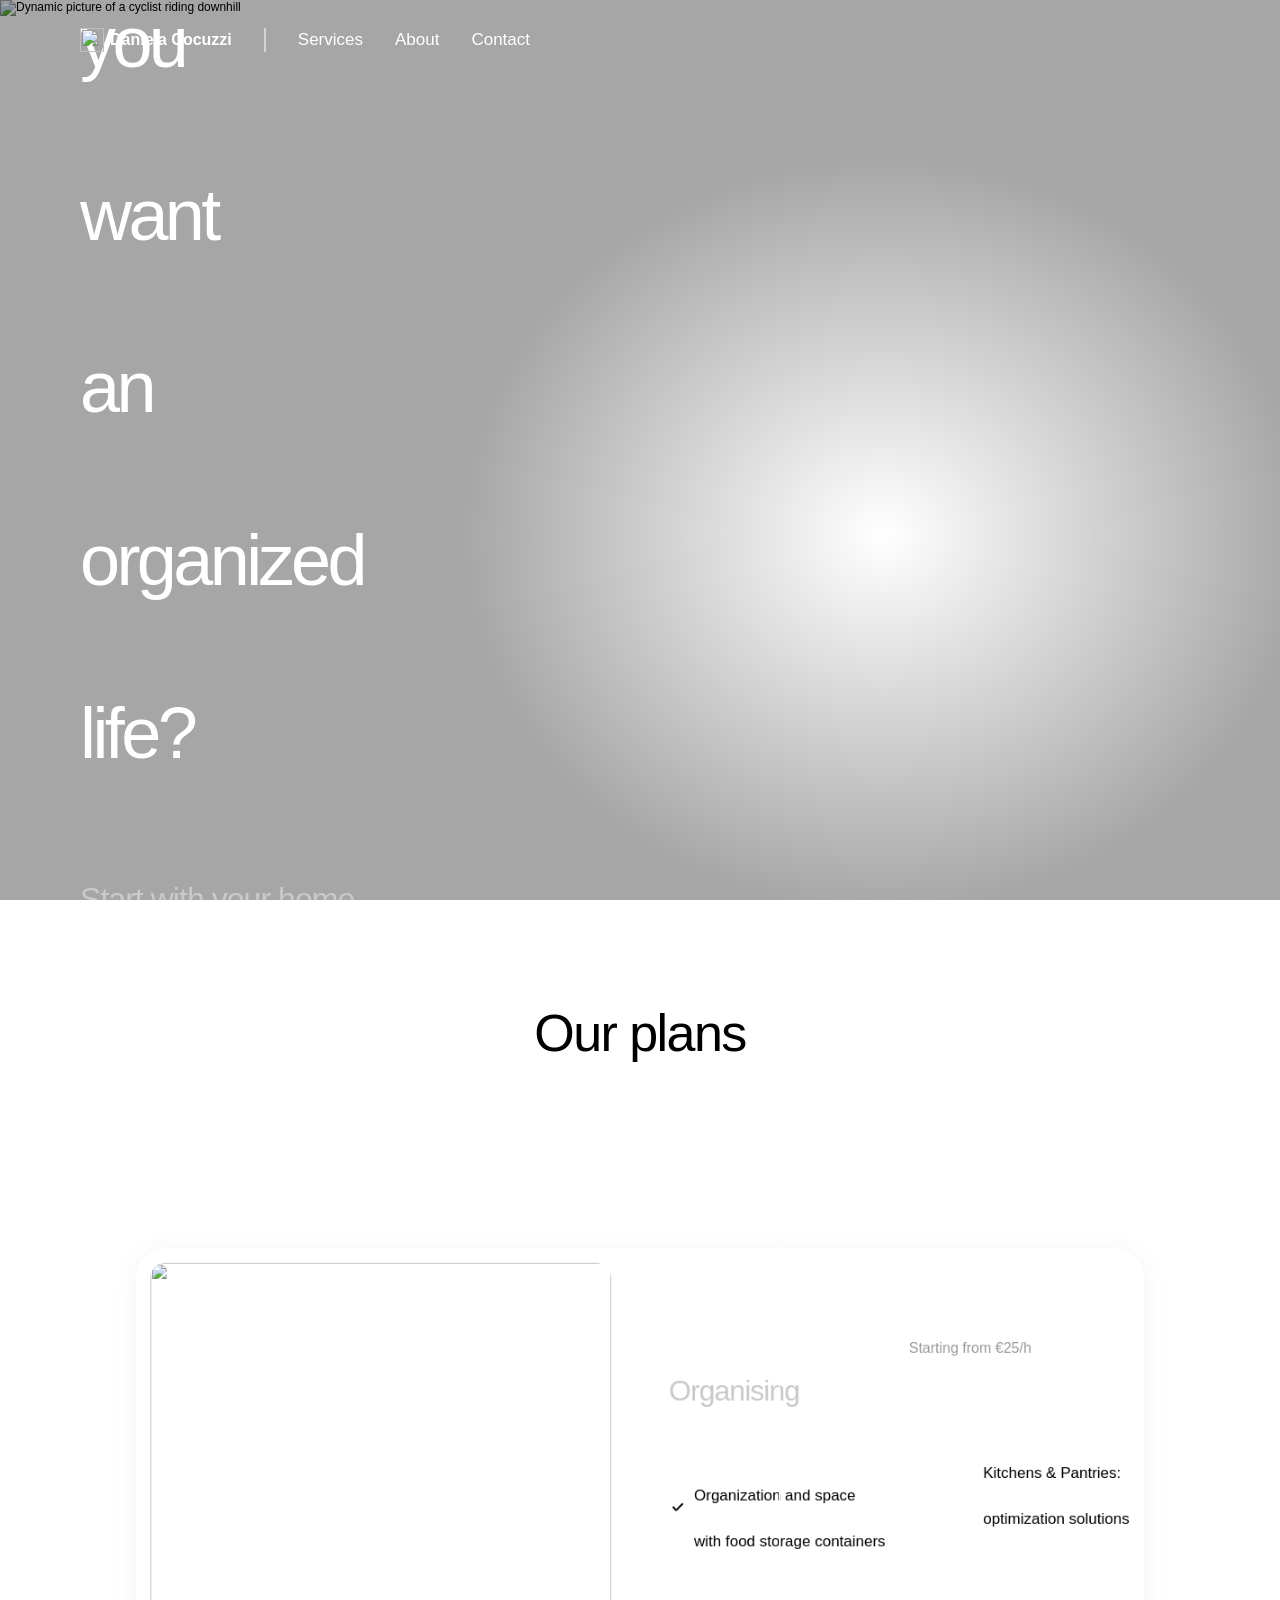
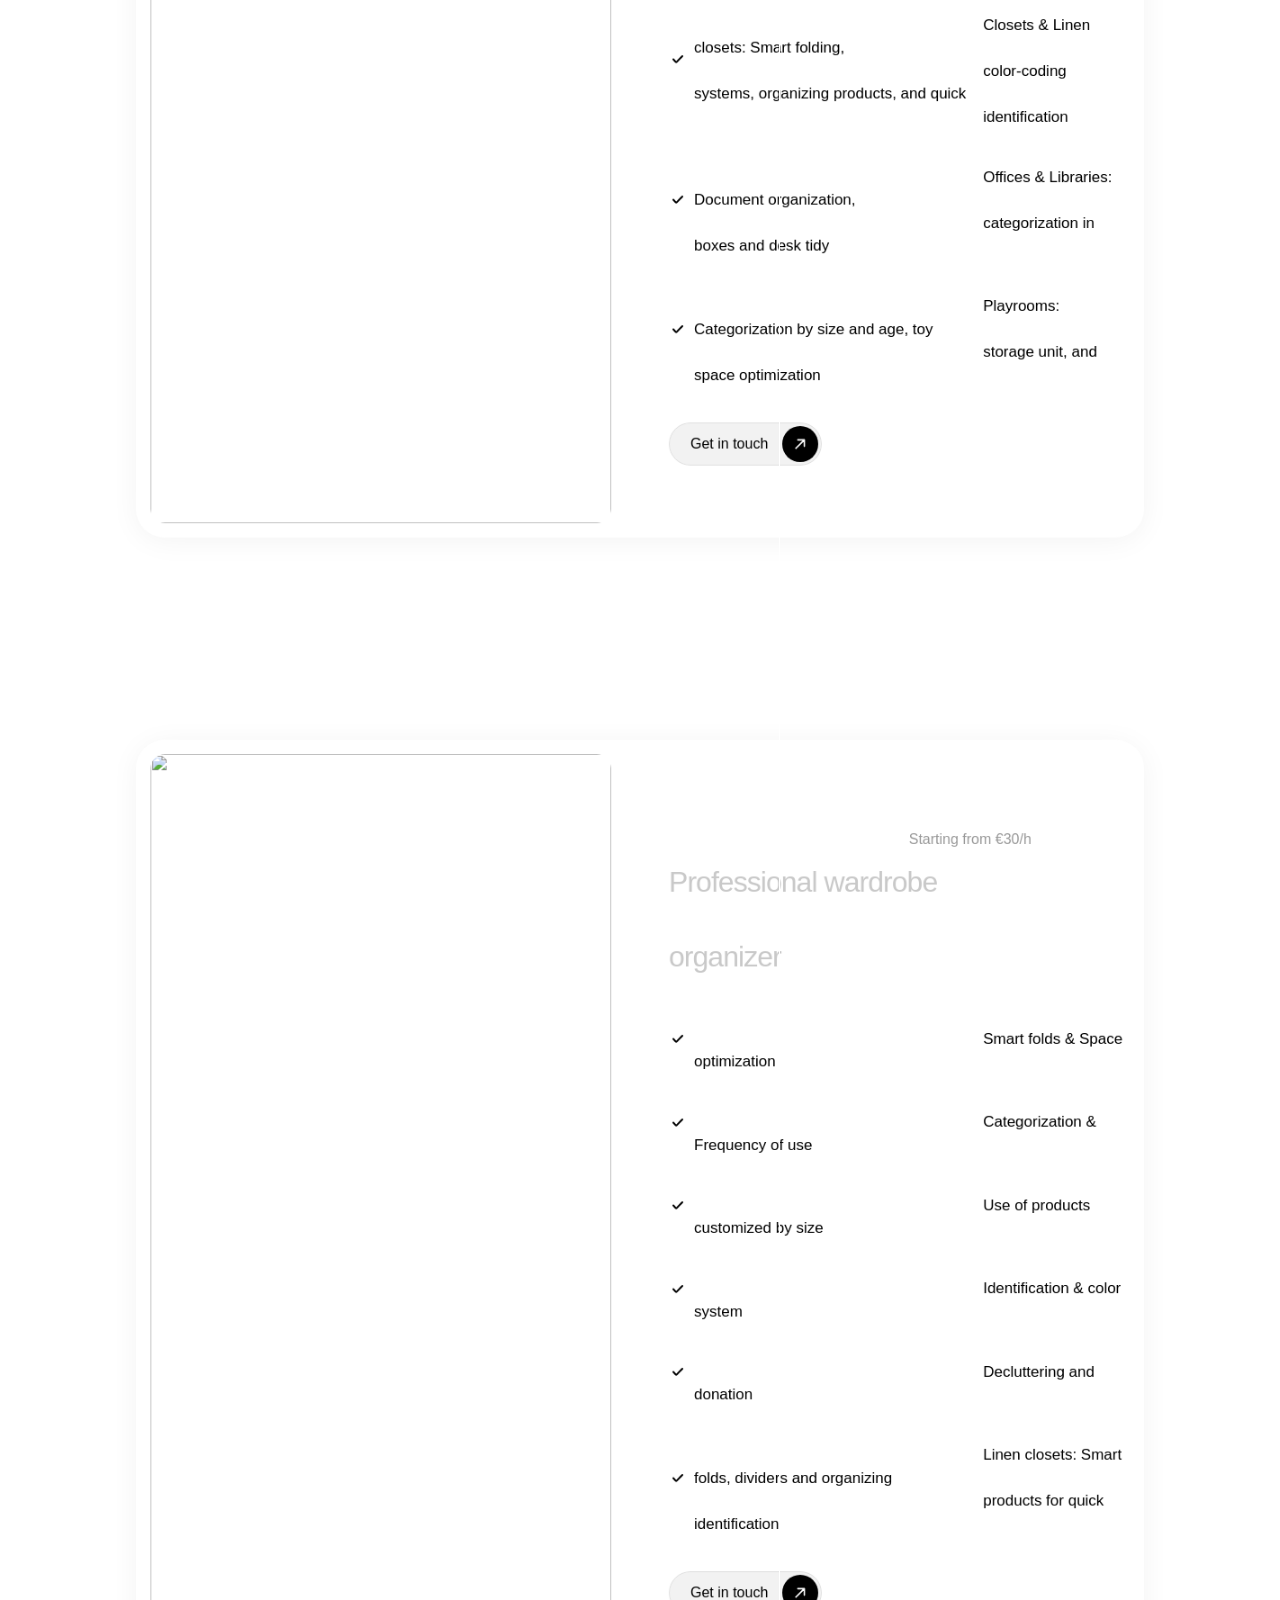
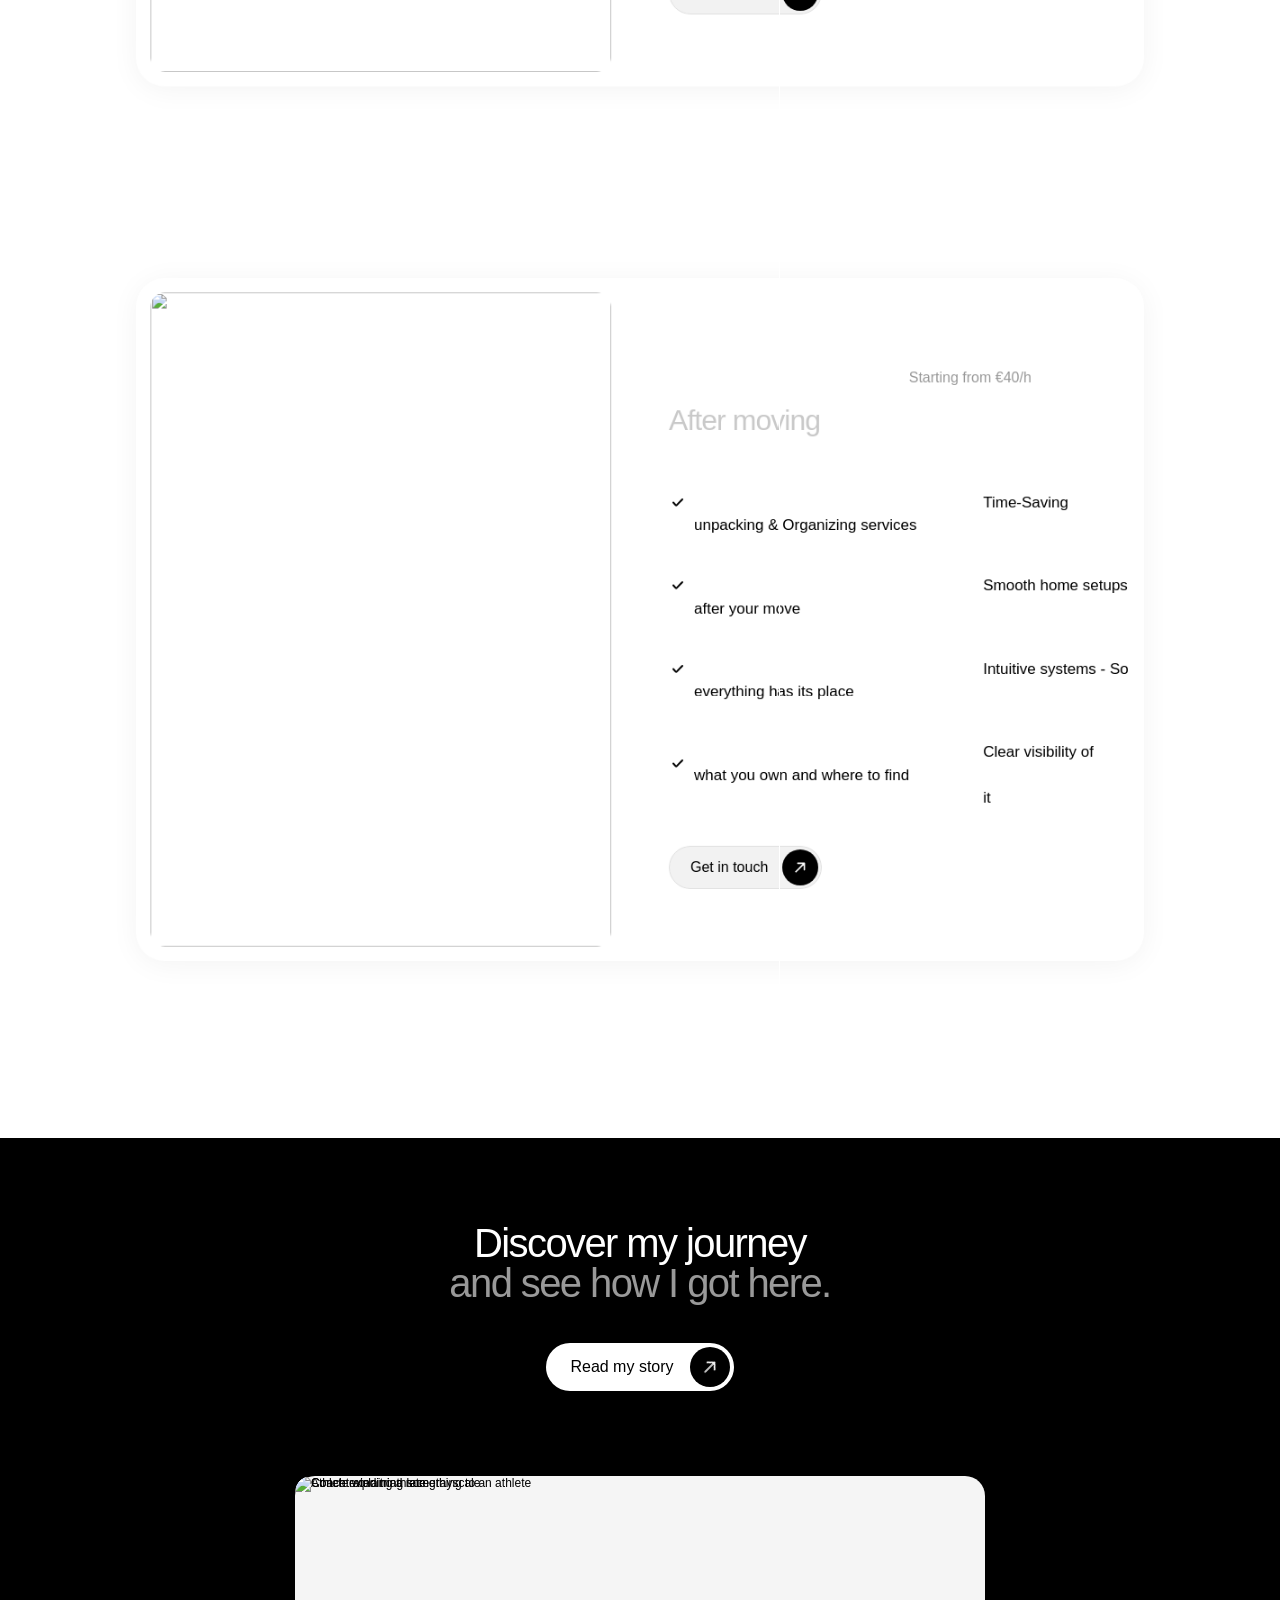
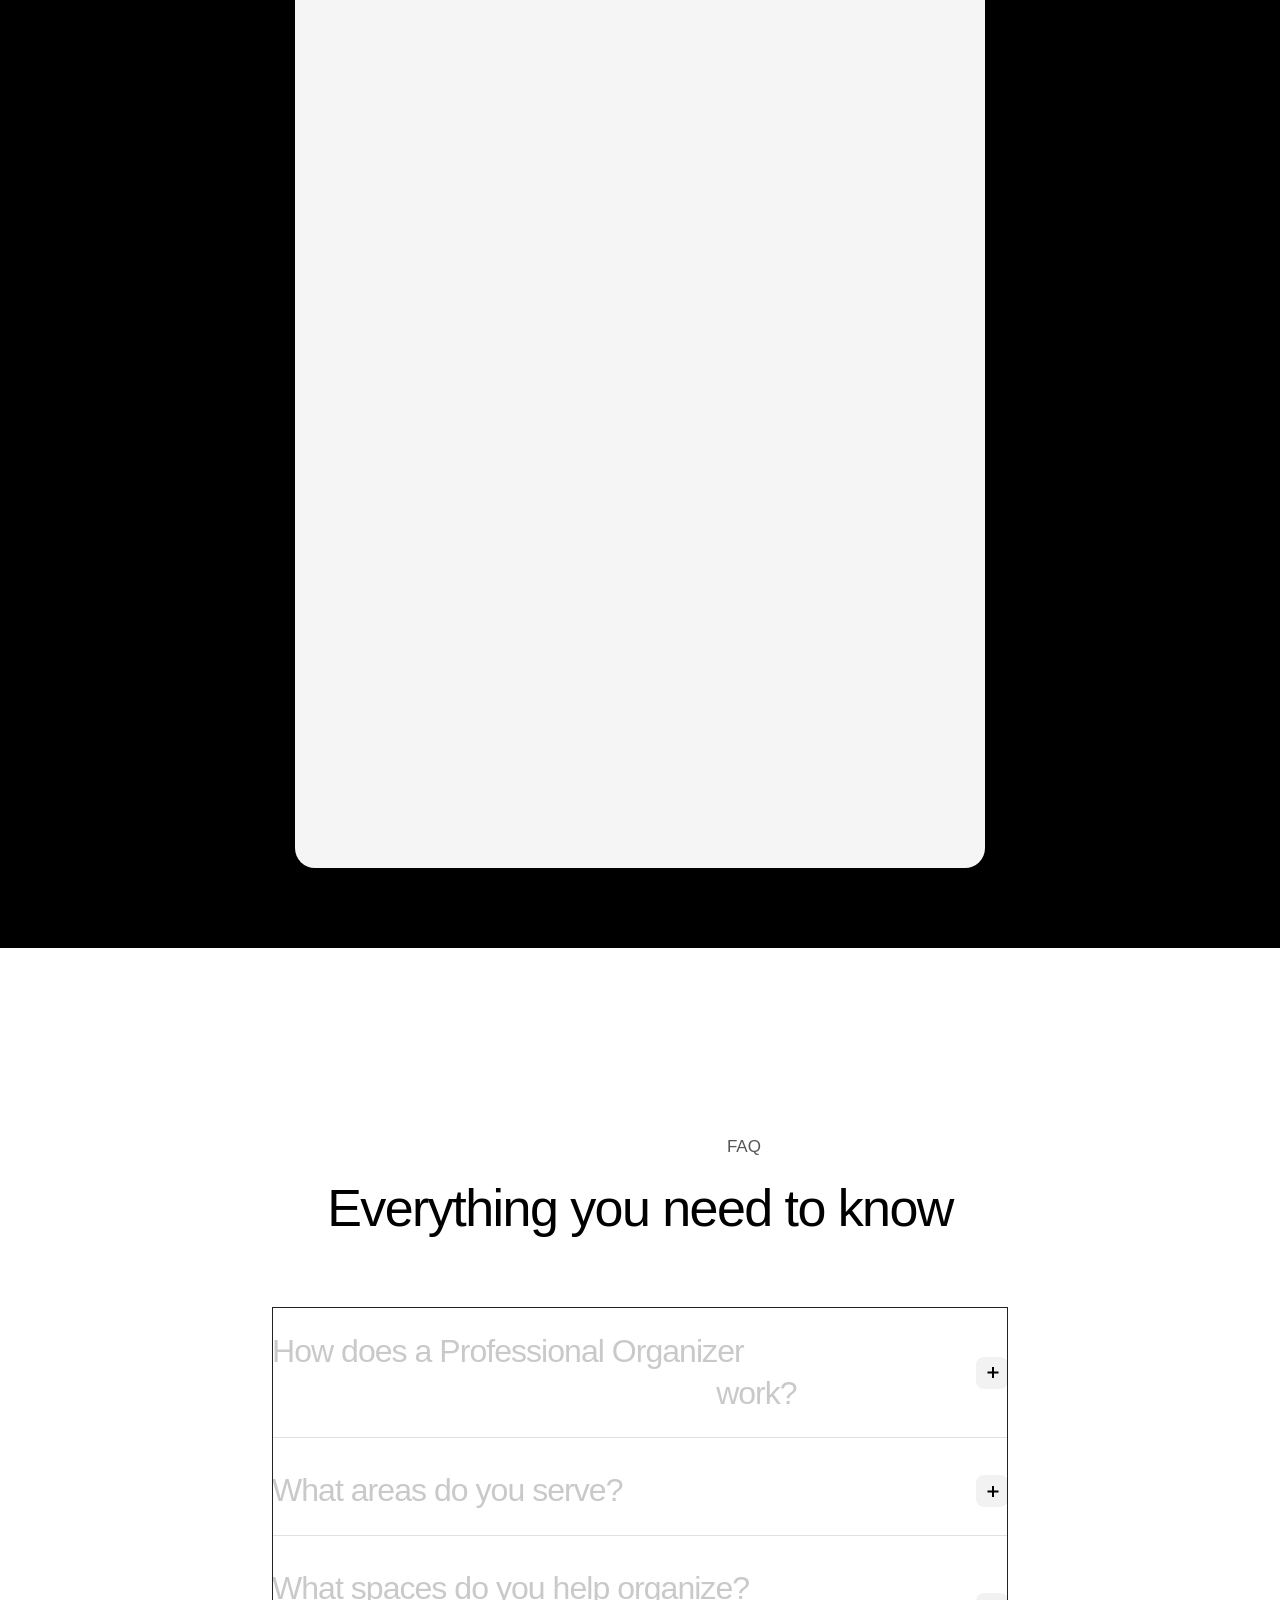
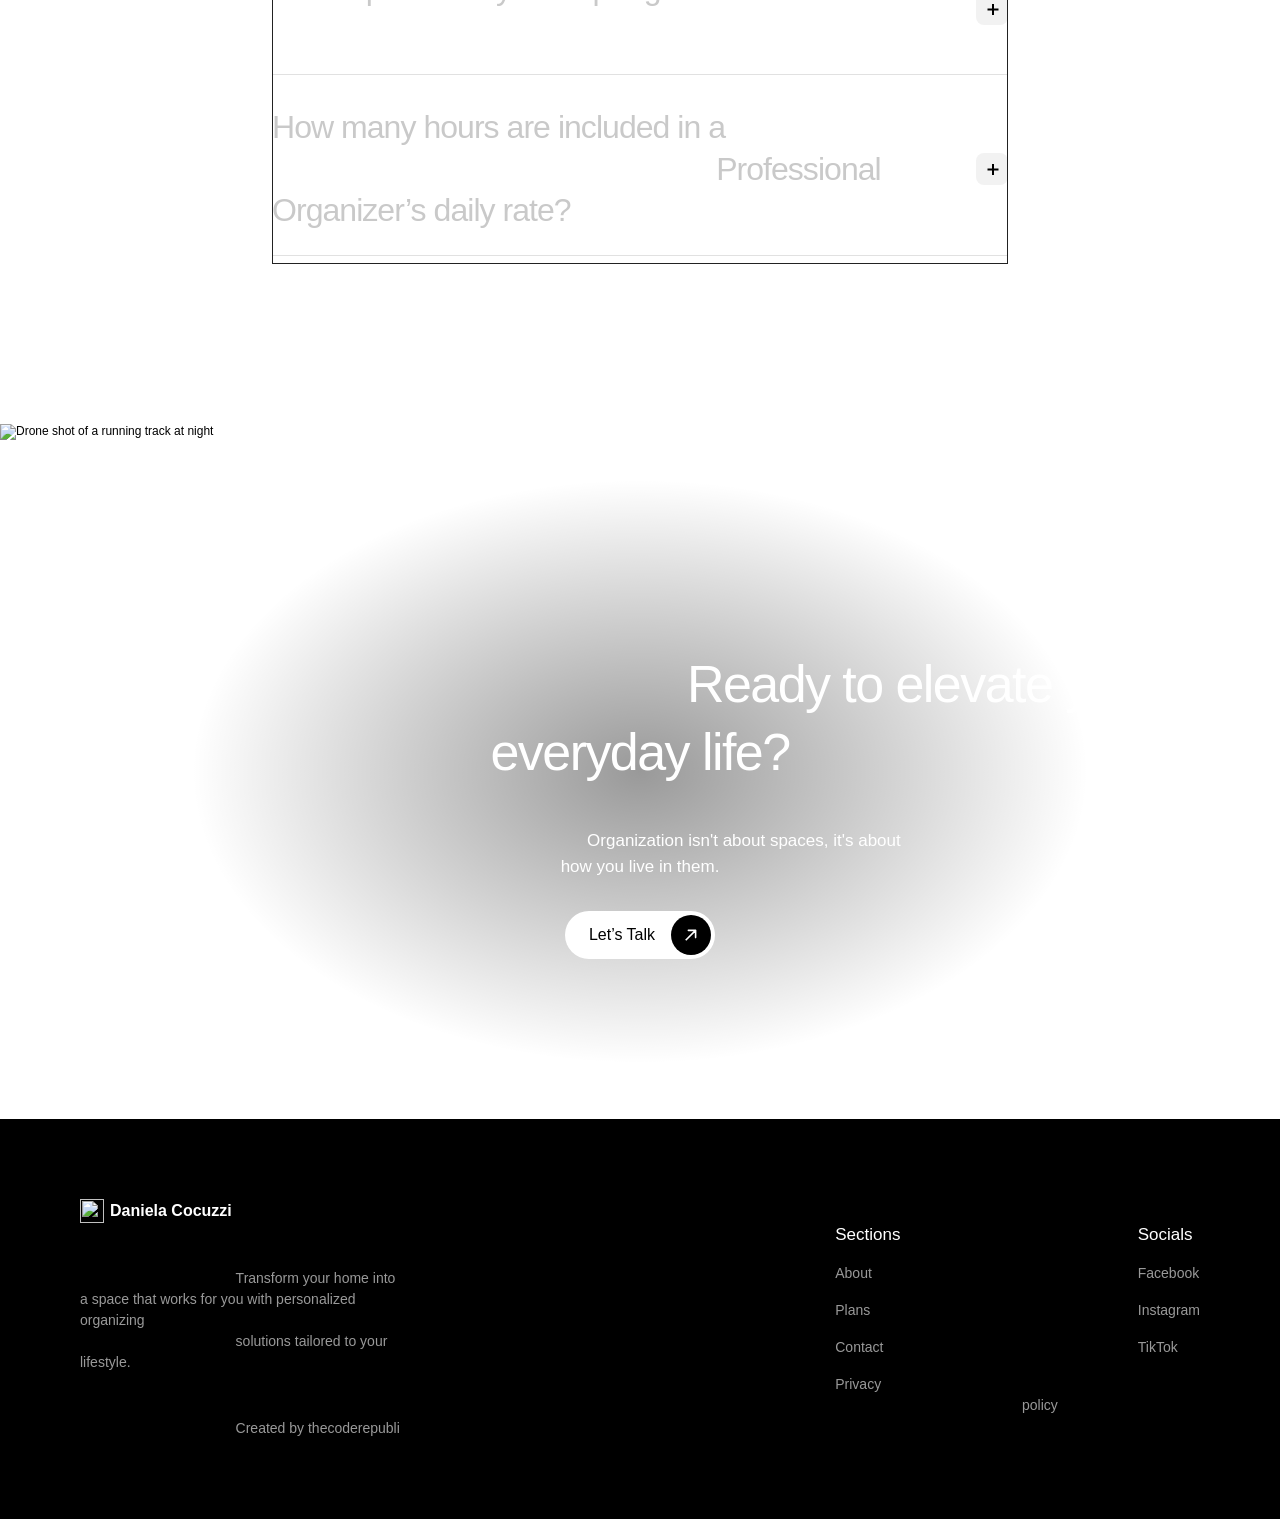
==== commit a9ae31f7: "WIP" ====
--- a/index.html
+++ b/index.html
@@ -1,80 +1,8007 @@
-<!doctype html> <html lang="en" data-redirect-timezone="1">
-<head> <meta charset="utf-8"> <meta name="viewport" content="width=device-width"> <title>Daniela Cocuzzi - Professional Organizer</title> <meta name="description" content="Transform your space with personalized organising solutions that save time, reduce stress, and bring clarity to everywhere."> <meta name="title" content="Daniela Cocuzzi - Professional Organizer"> <meta name="keywords" content="Professional Organizer ireland, Professional Organizer laois, Professional Organizer portlaoise, professional organizer, professional organizer laois, professional organizer portlaoise, home organization, organization, decluttering, Ireland, Laois, Portlaoise, organizing services, Daniela Cocuzzi"> <meta name="author" content="Daniela Cocuzzi"> <link href="https://framerusercontent.com/images/XHJCIulEi1DPwtuMw4fytmniZY.png" rel="icon" media="(prefers-color-scheme: light)"> <link href="https://framerusercontent.com/images/GK7osXrneJSO6wcZlQZoMyOIfWU.webp" rel="icon" media="(prefers-color-scheme: dark)"> <link rel="apple-touch-icon" href="https://framerusercontent.com/images/1cKIRcLvwwD79X4QEQYMfCxR4g.png"> <meta property="og:type" content="website"> <meta property="og:title" content="Daniela Cocuzzi - Professional Organizer"> <meta property="og:description" content="Transform your space with personalized organising solutions that save time, reduce stress, and bring clarity to everywhere."> <meta name="twitter:card" content="summary_large_image"> <meta name="twitter:title" content="Daniela Cocuzzi - Professional Organizer"> <meta name="twitter:description" content="Transform your space with personalized organising solutions that save time, reduce stress, and bring clarity to everywhere."> <style data-framer-font-css>@font-face { font-family: "Inter"; src: url("https://framerusercontent.com/assets/5vvr9Vy74if2I6bQbJvbw7SY1pQ.woff2"); font-display: swap; font-style: normal; font-weight: 400; unicode-range: U+0460-052F, U+1C80-1C88, U+20B4, U+2DE0-2DFF, U+A640-A69F, U+FE2E-FE2F }
-@font-face { font-family: "Inter"; src: url("https://framerusercontent.com/assets/EOr0mi4hNtlgWNn9if640EZzXCo.woff2"); font-display: swap; font-style: normal; font-weight: 400; unicode-range: U+0301, U+0400-045F, U+0490-0491, U+04B0-04B1, U+2116 }
-@font-face { font-family: "Inter"; src: url("https://framerusercontent.com/assets/Y9k9QrlZAqio88Klkmbd8VoMQc.woff2"); font-display: swap; font-style: normal; font-weight: 400; unicode-range: U+1F00-1FFF }
-@font-face { font-family: "Inter"; src: url("https://framerusercontent.com/assets/OYrD2tBIBPvoJXiIHnLoOXnY9M.woff2"); font-display: swap; font-style: normal; font-weight: 400; unicode-range: U+0370-03FF }
-@font-face { font-family: "Inter"; src: url("https://framerusercontent.com/assets/JeYwfuaPfZHQhEG8U5gtPDZ7WQ.woff2"); font-display: swap; font-style: normal; font-weight: 400; unicode-range: U+0100-024F, U+0259, U+1E00-1EFF, U+2020, U+20A0-20AB, U+20AD-20CF, U+2113, U+2C60-2C7F, U+A720-A7FF }
-@font-face { font-family: "Inter"; src: url("https://framerusercontent.com/assets/GrgcKwrN6d3Uz8EwcLHZxwEfC4.woff2"); font-display: swap; font-style: normal; font-weight: 400; unicode-range: U+0000-00FF, U+0131, U+0152-0153, U+02BB-02BC, U+02C6, U+02DA, U+02DC, U+2000-206F, U+2070, U+2074-207E, U+2080-208E, U+20AC, U+2122, U+2191, U+2193, U+2212, U+2215, U+FEFF, U+FFFD }
-@font-face { font-family: "Inter"; src: url("https://framerusercontent.com/assets/b6Y37FthZeALduNqHicBT6FutY.woff2"); font-display: swap; font-style: normal; font-weight: 400; unicode-range: U+0102-0103, U+0110-0111, U+0128-0129, U+0168-0169, U+01A0-01A1, U+01AF-01B0, U+1EA0-1EF9, U+20AB }
-@font-face { font-family: "Inter Variable"; src: url("https://framerusercontent.com/assets/mYcqTSergLb16PdbJJQMl9ebYm4.woff2"); font-display: swap; font-style: normal; font-weight: 400; unicode-range: U+0460-052F, U+1C80-1C88, U+20B4, U+2DE0-2DFF, U+A640-A69F, U+FE2E-FE2F }
-@font-face { font-family: "Inter Variable"; src: url("https://framerusercontent.com/assets/ZRl8AlxwsX1m7xS1eJCiSPbztg.woff2"); font-display: swap; font-style: normal; font-weight: 400; unicode-range: U+0301, U+0400-045F, U+0490-0491, U+04B0-04B1, U+2116 }
-@font-face { font-family: "Inter Variable"; src: url("https://framerusercontent.com/assets/nhSQpBRqFmXNUBY2p5SENQ8NplQ.woff2"); font-display: swap; font-style: normal; font-weight: 400; unicode-range: U+1F00-1FFF }
-@font-face { font-family: "Inter Variable"; src: url("https://framerusercontent.com/assets/DYHjxG0qXjopUuruoacfl5SA.woff2"); font-display: swap; font-style: normal; font-weight: 400; unicode-range: U+0370-03FF }
-@font-face { font-family: "Inter Variable"; src: url("https://framerusercontent.com/assets/s7NH6sl7w4NU984r5hcmo1tPSYo.woff2"); font-display: swap; font-style: normal; font-weight: 400; unicode-range: U+0100-024F, U+0259, U+1E00-1EFF, U+2020, U+20A0-20AB, U+20AD-20CF, U+2113, U+2C60-2C7F, U+A720-A7FF }
-@font-face { font-family: "Inter Variable"; src: url("https://framerusercontent.com/assets/7lw0VWkeXrGYJT05oB3DsFy8BaY.woff2"); font-display: swap; font-style: normal; font-weight: 400; unicode-range: U+0000-00FF, U+0131, U+0152-0153, U+02BB-02BC, U+02C6, U+02DA, U+02DC, U+2000-206F, U+2070, U+2074-207E, U+2080-208E, U+20AC, U+2122, U+2191, U+2193, U+2212, U+2215, U+FEFF, U+FFFD }
-@font-face { font-family: "Inter Variable"; src: url("https://framerusercontent.com/assets/wx5nfqEgOXnxuFaxB0Mn9OhmcZA.woff2"); font-display: swap; font-style: normal; font-weight: 400; unicode-range: U+0102-0103, U+0110-0111, U+0128-0129, U+0168-0169, U+01A0-01A1, U+01AF-01B0, U+1EA0-1EF9, U+20AB }
-@font-face { font-family: "Inter"; src: url("https://framerusercontent.com/assets/vQyevYAyHtARFwPqUzQGpnDs.woff2"); font-display: swap; font-style: normal; font-weight: 400; unicode-range: U+0000-00FF, U+0131, U+0152-0153, U+02BB-02BC, U+02C6, U+02DA, U+02DC, U+2000-206F, U+2074, U+20AC, U+2122, U+2191, U+2193, U+2212, U+2215, U+FEFF, U+FFFD }
-@font-face { font-family: "Inter"; src: url("https://framerusercontent.com/assets/DpPBYI0sL4fYLgAkX8KXOPVt7c.woff2"); font-display: swap; font-style: normal; font-weight: 700; unicode-range: U+0460-052F, U+1C80-1C88, U+20B4, U+2DE0-2DFF, U+A640-A69F, U+FE2E-FE2F }
-@font-face { font-family: "Inter"; src: url("https://framerusercontent.com/assets/4RAEQdEOrcnDkhHiiCbJOw92Lk.woff2"); font-display: swap; font-style: normal; font-weight: 700; unicode-range: U+0301, U+0400-045F, U+0490-0491, U+04B0-04B1, U+2116 }
-@font-face { font-family: "Inter"; src: url("https://framerusercontent.com/assets/1K3W8DizY3v4emK8Mb08YHxTbs.woff2"); font-display: swap; font-style: normal; font-weight: 700; unicode-range: U+1F00-1FFF }
-@font-face { font-family: "Inter"; src: url("https://framerusercontent.com/assets/tUSCtfYVM1I1IchuyCwz9gDdQ.woff2"); font-display: swap; font-style: normal; font-weight: 700; unicode-range: U+0370-03FF }
-@font-face { font-family: "Inter"; src: url("https://framerusercontent.com/assets/VgYFWiwsAC5OYxAycRXXvhze58.woff2"); font-display: swap; font-style: normal; font-weight: 700; unicode-range: U+0100-024F, U+0259, U+1E00-1EFF, U+2020, U+20A0-20AB, U+20AD-20CF, U+2113, U+2C60-2C7F, U+A720-A7FF }
-@font-face { font-family: "Inter"; src: url("https://framerusercontent.com/assets/DXD0Q7LSl7HEvDzucnyLnGBHM.woff2"); font-display: swap; font-style: normal; font-weight: 700; unicode-range: U+0000-00FF, U+0131, U+0152-0153, U+02BB-02BC, U+02C6, U+02DA, U+02DC, U+2000-206F, U+2074, U+20AC, U+2122, U+2191, U+2193, U+2212, U+2215, U+FEFF, U+FFFD }
-@font-face { font-family: "Inter"; src: url("https://framerusercontent.com/assets/GIryZETIX4IFypco5pYZONKhJIo.woff2"); font-display: swap; font-style: normal; font-weight: 700; unicode-range: U+0102-0103, U+0110-0111, U+0128-0129, U+0168-0169, U+01A0-01A1, U+01AF-01B0, U+1EA0-1EF9, U+20AB }
-@font-face { font-family: "Inter"; src: url("https://framerusercontent.com/assets/H89BbHkbHDzlxZzxi8uPzTsp90.woff2"); font-display: swap; font-style: italic; font-weight: 700; unicode-range: U+0460-052F, U+1C80-1C88, U+20B4, U+2DE0-2DFF, U+A640-A69F, U+FE2E-FE2F }
-@font-face { font-family: "Inter"; src: url("https://framerusercontent.com/assets/u6gJwDuwB143kpNK1T1MDKDWkMc.woff2"); font-display: swap; font-style: italic; font-weight: 700; unicode-range: U+0301, U+0400-045F, U+0490-0491, U+04B0-04B1, U+2116 }
-@font-face { font-family: "Inter"; src: url("https://framerusercontent.com/assets/43sJ6MfOPh1LCJt46OvyDuSbA6o.woff2"); font-display: swap; font-style: italic; font-weight: 700; unicode-range: U+1F00-1FFF }
-@font-face { font-family: "Inter"; src: url("https://framerusercontent.com/assets/wccHG0r4gBDAIRhfHiOlq6oEkqw.woff2"); font-display: swap; font-style: italic; font-weight: 700; unicode-range: U+0370-03FF }
-@font-face { font-family: "Inter"; src: url("https://framerusercontent.com/assets/WZ367JPwf9bRW6LdTHN8rXgSjw.woff2"); font-display: swap; font-style: italic; font-weight: 700; unicode-range: U+0100-024F, U+0259, U+1E00-1EFF, U+2020, U+20A0-20AB, U+20AD-20CF, U+2113, U+2C60-2C7F, U+A720-A7FF }
-@font-face { font-family: "Inter"; src: url("https://framerusercontent.com/assets/QxmhnWTzLtyjIiZcfaLIJ8EFBXU.woff2"); font-display: swap; font-style: italic; font-weight: 700; unicode-range: U+0000-00FF, U+0131, U+0152-0153, U+02BB-02BC, U+02C6, U+02DA, U+02DC, U+2000-206F, U+2074, U+20AC, U+2122, U+2191, U+2193, U+2212, U+2215, U+FEFF, U+FFFD }
-@font-face { font-family: "Inter"; src: url("https://framerusercontent.com/assets/2A4Xx7CngadFGlVV4xrO06OBHY.woff2"); font-display: swap; font-style: italic; font-weight: 700; unicode-range: U+0102-0103, U+0110-0111, U+0128-0129, U+0168-0169, U+01A0-01A1, U+01AF-01B0, U+1EA0-1EF9, U+20AB }
-@font-face { font-family: "Inter"; src: url("https://framerusercontent.com/assets/CfMzU8w2e7tHgF4T4rATMPuWosA.woff2"); font-display: swap; font-style: italic; font-weight: 400; unicode-range: U+0460-052F, U+1C80-1C88, U+20B4, U+2DE0-2DFF, U+A640-A69F, U+FE2E-FE2F }
-@font-face { font-family: "Inter"; src: url("https://framerusercontent.com/assets/867QObYax8ANsfX4TGEVU9YiCM.woff2"); font-display: swap; font-style: italic; font-weight: 400; unicode-range: U+0301, U+0400-045F, U+0490-0491, U+04B0-04B1, U+2116 }
-@font-face { font-family: "Inter"; src: url("https://framerusercontent.com/assets/Oyn2ZbENFdnW7mt2Lzjk1h9Zb9k.woff2"); font-display: swap; font-style: italic; font-weight: 400; unicode-range: U+1F00-1FFF }
-@font-face { font-family: "Inter"; src: url("https://framerusercontent.com/assets/cdAe8hgZ1cMyLu9g005pAW3xMo.woff2"); font-display: swap; font-style: italic; font-weight: 400; unicode-range: U+0370-03FF }
-@font-face { font-family: "Inter"; src: url("https://framerusercontent.com/assets/DOfvtmE1UplCq161m6Hj8CSQYg.woff2"); font-display: swap; font-style: italic; font-weight: 400; unicode-range: U+0100-024F, U+0259, U+1E00-1EFF, U+2020, U+20A0-20AB, U+20AD-20CF, U+2113, U+2C60-2C7F, U+A720-A7FF }
-@font-face { font-family: "Inter"; src: url("https://framerusercontent.com/assets/vFzuJY0c65av44uhEKB6vyjFMg.woff2"); font-display: swap; font-style: italic; font-weight: 400; unicode-range: U+0000-00FF, U+0131, U+0152-0153, U+02BB-02BC, U+02C6, U+02DA, U+02DC, U+2000-206F, U+2074, U+20AC, U+2122, U+2191, U+2193, U+2212, U+2215, U+FEFF, U+FFFD }
-@font-face { font-family: "Inter"; src: url("https://framerusercontent.com/assets/tKtBcDnBMevsEEJKdNGhhkLzYo.woff2"); font-display: swap; font-style: italic; font-weight: 400; unicode-range: U+0102-0103, U+0110-0111, U+0128-0129, U+0168-0169, U+01A0-01A1, U+01AF-01B0, U+1EA0-1EF9, U+20AB }
-@font-face { font-family: "Inter"; src: url("https://framerusercontent.com/assets/mkY5Sgyq51ik0AMrSBwhm9DJg.woff2"); font-style: normal; font-weight: 900; unicode-range: U+0460-052F, U+1C80-1C88, U+20B4, U+2DE0-2DFF, U+A640-A69F, U+FE2E-FE2F }
-@font-face { font-family: "Inter"; src: url("https://framerusercontent.com/assets/X5hj6qzcHUYv7h1390c8Rhm6550.woff2"); font-style: normal; font-weight: 900; unicode-range: U+0301, U+0400-045F, U+0490-0491, U+04B0-04B1, U+2116 }
-@font-face { font-family: "Inter"; src: url("https://framerusercontent.com/assets/gQhNpS3tN86g8RcVKYUUaKt2oMQ.woff2"); font-style: normal; font-weight: 900; unicode-range: U+1F00-1FFF }
-@font-face { font-family: "Inter"; src: url("https://framerusercontent.com/assets/cugnVhSraaRyANCaUtI5FV17wk.woff2"); font-style: normal; font-weight: 900; unicode-range: U+0370-03FF }
-@font-face { font-family: "Inter"; src: url("https://framerusercontent.com/assets/5HcVoGak8k5agFJSaKa4floXVu0.woff2"); font-style: normal; font-weight: 900; unicode-range: U+0100-024F, U+0259, U+1E00-1EFF, U+2020, U+20A0-20AB, U+20AD-20CF, U+2113, U+2C60-2C7F, U+A720-A7FF }
-@font-face { font-family: "Inter"; src: url("https://framerusercontent.com/assets/rZ5DdENNqIdFTIyQQiP5isO7M.woff2"); font-style: normal; font-weight: 900; unicode-range: U+0000-00FF, U+0131, U+0152-0153, U+02BB-02BC, U+02C6, U+02DA, U+02DC, U+2000-206F, U+2070, U+2074-207E, U+2080-208E, U+20AC, U+2122, U+2191, U+2193, U+2212, U+2215, U+FEFF, U+FFFD }
-@font-face { font-family: "Inter"; src: url("https://framerusercontent.com/assets/P2Bw01CtL0b9wqygO0sSVogWbo.woff2"); font-style: normal; font-weight: 900; unicode-range: U+0102-0103, U+0110-0111, U+0128-0129, U+0168-0169, U+01A0-01A1, U+01AF-01B0, U+1EA0-1EF9, U+20AB }
-@font-face { font-family: "Inter"; src: url("https://framerusercontent.com/assets/05KsVHGDmqXSBXM4yRZ65P8i0s.woff2"); font-style: italic; font-weight: 900; unicode-range: U+0460-052F, U+1C80-1C88, U+20B4, U+2DE0-2DFF, U+A640-A69F, U+FE2E-FE2F }
-@font-face { font-family: "Inter"; src: url("https://framerusercontent.com/assets/ky8ovPukK4dJ1Pxq74qGhOqCYI.woff2"); font-style: italic; font-weight: 900; unicode-range: U+0301, U+0400-045F, U+0490-0491, U+04B0-04B1, U+2116 }
-@font-face { font-family: "Inter"; src: url("https://framerusercontent.com/assets/vvNSqIj42qeQ2bvCRBIWKHscrc.woff2"); font-style: italic; font-weight: 900; unicode-range: U+1F00-1FFF }
-@font-face { font-family: "Inter"; src: url("https://framerusercontent.com/assets/3ZmXbBKToJifDV9gwcifVd1tEY.woff2"); font-style: italic; font-weight: 900; unicode-range: U+0370-03FF }
-@font-face { font-family: "Inter"; src: url("https://framerusercontent.com/assets/FNfhX3dt4ChuLJq2PwdlxHO7PU.woff2"); font-style: italic; font-weight: 900; unicode-range: U+0100-024F, U+0259, U+1E00-1EFF, U+2020, U+20A0-20AB, U+20AD-20CF, U+2113, U+2C60-2C7F, U+A720-A7FF }
-@font-face { font-family: "Inter"; src: url("https://framerusercontent.com/assets/gcnfba68tfm7qAyrWRCf9r34jg.woff2"); font-style: italic; font-weight: 900; unicode-range: U+0000-00FF, U+0131, U+0152-0153, U+02BB-02BC, U+02C6, U+02DA, U+02DC, U+2000-206F, U+2070, U+2074-207E, U+2080-208E, U+20AC, U+2122, U+2191, U+2193, U+2212, U+2215, U+FEFF, U+FFFD }
-@font-face { font-family: "Inter"; src: url("https://framerusercontent.com/assets/efTfQcBJ53kM2pB1hezSZ3RDUFs.woff2"); font-style: italic; font-weight: 900; unicode-range: U+0102-0103, U+0110-0111, U+0128-0129, U+0168-0169, U+01A0-01A1, U+01AF-01B0, U+1EA0-1EF9, U+20AB }
-@font-face { font-family: "Inter"; src: url("https://framerusercontent.com/assets/ia3uin3hQWqDrVloC1zEtYHWw.woff2"); font-display: swap; font-style: italic; font-weight: 700; unicode-range: U+0000-00FF, U+0131, U+0152-0153, U+02BB-02BC, U+02C6, U+02DA, U+02DC, U+2000-206F, U+2070, U+2074-207E, U+2080-208E, U+20AC, U+2122, U+2191, U+2193, U+2212, U+2215, U+FEFF, U+FFFD }
-@font-face { font-family: "Inter"; src: url("https://framerusercontent.com/assets/syRNPWzAMIrcJ3wIlPIP43KjQs.woff2"); font-display: swap; font-style: normal; font-weight: 700; unicode-range: U+0000-00FF, U+0131, U+0152-0153, U+02BB-02BC, U+02C6, U+02DA, U+02DC, U+2000-206F, U+2070, U+2074-207E, U+2080-208E, U+20AC, U+2122, U+2191, U+2193, U+2212, U+2215, U+FEFF, U+FFFD }
-@font-face { font-family: "Inter"; src: url("https://framerusercontent.com/assets/pKRFNWFoZl77qYCAIp84lN1h944.woff2"); font-display: swap; font-style: italic; font-weight: 400; unicode-range: U+0000-00FF, U+0131, U+0152-0153, U+02BB-02BC, U+02C6, U+02DA, U+02DC, U+2000-206F, U+2070, U+2074-207E, U+2080-208E, U+20AC, U+2122, U+2191, U+2193, U+2212, U+2215, U+FEFF, U+FFFD }
-@font-face { font-family: "Inter"; src: url("https://framerusercontent.com/assets/5A3Ce6C9YYmCjpQx9M4inSaKU.woff2"); font-display: swap; font-style: normal; font-weight: 500; unicode-range: U+0460-052F, U+1C80-1C88, U+20B4, U+2DE0-2DFF, U+A640-A69F, U+FE2E-FE2F }
-@font-face { font-family: "Inter"; src: url("https://framerusercontent.com/assets/Qx95Xyt0Ka3SGhinnbXIGpEIyP4.woff2"); font-display: swap; font-style: normal; font-weight: 500; unicode-range: U+0301, U+0400-045F, U+0490-0491, U+04B0-04B1, U+2116 }
-@font-face { font-family: "Inter"; src: url("https://framerusercontent.com/assets/6mJuEAguuIuMog10gGvH5d3cl8.woff2"); font-display: swap; font-style: normal; font-weight: 500; unicode-range: U+1F00-1FFF }
-@font-face { font-family: "Inter"; src: url("https://framerusercontent.com/assets/xYYWaj7wCU5zSQH0eXvSaS19wo.woff2"); font-display: swap; font-style: normal; font-weight: 500; unicode-range: U+0370-03FF }
-@font-face { font-family: "Inter"; src: url("https://framerusercontent.com/assets/otTaNuNpVK4RbdlT7zDDdKvQBA.woff2"); font-display: swap; font-style: normal; font-weight: 500; unicode-range: U+0100-024F, U+0259, U+1E00-1EFF, U+2020, U+20A0-20AB, U+20AD-20CF, U+2113, U+2C60-2C7F, U+A720-A7FF }
-@font-face { font-family: "Inter"; src: url("https://framerusercontent.com/assets/UjlFhCnUjxhNfep4oYBPqnEssyo.woff2"); font-display: swap; font-style: normal; font-weight: 500; unicode-range: U+0000-00FF, U+0131, U+0152-0153, U+02BB-02BC, U+02C6, U+02DA, U+02DC, U+2000-206F, U+2070, U+2074-207E, U+2080-208E, U+20AC, U+2122, U+2191, U+2193, U+2212, U+2215, U+FEFF, U+FFFD }
-@font-face { font-family: "Inter"; src: url("https://framerusercontent.com/assets/DolVirEGb34pEXEp8t8FQBSK4.woff2"); font-display: swap; font-style: normal; font-weight: 500; unicode-range: U+0102-0103, U+0110-0111, U+0128-0129, U+0168-0169, U+01A0-01A1, U+01AF-01B0, U+1EA0-1EF9, U+20AB }
-@font-face { font-family: "Inter"; src: url("https://framerusercontent.com/assets/hyOgCu0Xnghbimh0pE8QTvtt2AU.woff2"); font-display: swap; font-style: normal; font-weight: 600; unicode-range: U+0460-052F, U+1C80-1C88, U+20B4, U+2DE0-2DFF, U+A640-A69F, U+FE2E-FE2F }
-@font-face { font-family: "Inter"; src: url("https://framerusercontent.com/assets/NeGmSOXrPBfEFIy5YZeHq17LEDA.woff2"); font-display: swap; font-style: normal; font-weight: 600; unicode-range: U+0301, U+0400-045F, U+0490-0491, U+04B0-04B1, U+2116 }
-@font-face { font-family: "Inter"; src: url("https://framerusercontent.com/assets/oYaAX5himiTPYuN8vLWnqBbfD2s.woff2"); font-display: swap; font-style: normal; font-weight: 600; unicode-range: U+1F00-1FFF }
-@font-face { font-family: "Inter"; src: url("https://framerusercontent.com/assets/lEJLP4R0yuCaMCjSXYHtJw72M.woff2"); font-display: swap; font-style: normal; font-weight: 600; unicode-range: U+0370-03FF }
-@font-face { font-family: "Inter"; src: url("https://framerusercontent.com/assets/cRJyLNuTJR5jbyKzGi33wU9cqIQ.woff2"); font-display: swap; font-style: normal; font-weight: 600; unicode-range: U+0100-024F, U+0259, U+1E00-1EFF, U+2020, U+20A0-20AB, U+20AD-20CF, U+2113, U+2C60-2C7F, U+A720-A7FF }
-@font-face { font-family: "Inter"; src: url("https://framerusercontent.com/assets/yDtI2UI8XcEg1W2je9XPN3Noo.woff2"); font-display: swap; font-style: normal; font-weight: 600; unicode-range: U+0000-00FF, U+0131, U+0152-0153, U+02BB-02BC, U+02C6, U+02DA, U+02DC, U+2000-206F, U+2070, U+2074-207E, U+2080-208E, U+20AC, U+2122, U+2191, U+2193, U+2212, U+2215, U+FEFF, U+FFFD }
-@font-face { font-family: "Inter"; src: url("https://framerusercontent.com/assets/A0Wcc7NgXMjUuFdquHDrIZpzZw0.woff2"); font-display: swap; font-style: normal; font-weight: 600; unicode-range: U+0102-0103, U+0110-0111, U+0128-0129, U+0168-0169, U+01A0-01A1, U+01AF-01B0, U+1EA0-1EF9, U+20AB }
-@font-face { font-family: "Manrope"; src: url("https://framerusercontent.com/third-party-assets/fontshare/wf/BNWG6MUI4RTC6WEND2VPDH4MHMIVU3XZ/R5YXY5FMVG6PXU36GNEEA24MIPMEPGSM/CIM4KQCLZSMMLWPVH25IDDSTY4ENPHEY.woff2"); font-display: swap; font-style: normal; font-weight: 500 }
-@font-face { font-family: "Manrope"; src: url("https://framerusercontent.com/third-party-assets/fontshare/wf/NGBUP45ES3F7RD5XGKPEDJ6QEPO4TMOK/EXDVWJ2EDDVVV65UENMX33EDDYBX6OF7/6P4FPMFQH7CCC7RZ4UU4NKSGJ2RLF7V5.woff2"); font-display: swap; font-style: normal; font-weight: 700 }
-@font-face { font-family: "Manrope"; src: url("https://framerusercontent.com/third-party-assets/fontshare/wf/2TYFCBHUANEXS6QGR5EQDUNAFH6LSWM3/AYNOU3VEA4LRTDNKJQUFNVNUTYSGOUOP/UXO4O7K2G3HI3D2VKD7UXVJVJD26P4BQ.woff2"); font-display: swap; font-style: normal; font-weight: 400 }
-@font-face { font-family: "Manrope"; src: url("https://framerusercontent.com/third-party-assets/fontshare/wf/7EWHG4AMROQSXDCQTDPGBVASATB7CED2/TJSQTK5FHJ2MYKML5IXF2G6YTGFJLTYL/K4ZMLVLHYIFVTTTWGVOTVGOFUUX7NVGI.woff2"); font-display: swap; font-style: normal; font-weight: 800 }
-@font-face { font-family: "Inter Placeholder"; src: local("Arial"); ascent-override: 89.79%; descent-override: 22.36%; line-gap-override: 0.00%; size-adjust: 107.89% }
-@font-face { font-family: "Inter Variable Placeholder"; src: local("Arial"); ascent-override: 89.79%; descent-override: 22.36%; line-gap-override: 0.00%; size-adjust: 107.89% }
-@font-face { font-family: "Manrope Placeholder"; src: local("Arial"); ascent-override: 102.74%; descent-override: 28.91%; line-gap-override: 0.00%; size-adjust: 103.76% }</style> <meta name="robots" content="max-image-preview:large"><style data-framer-breakpoint-css>@media(min-width: 1200px){.hidden-72rtr7{display:none!important}}@media(min-width: 810px) and (max-width: 1199.98px){.hidden-jgpr0x{display:none!important}}@media(max-width: 809.98px){.hidden-1tk044f{display:none!important}}@media(min-width: 1200px){.hidden-94f9rm{display:none!important}}@media(min-width: 810px) and (max-width: 1199.98px){.hidden-1jv7l7{display:none!important}}@media(max-width: 809.98px){.hidden-27sq88{display:none!important}}</style><style data-framer-css-ssr-minified data-framer-components="framer-lib-cursors-host framer-hb44H PropertyOverrides framer-otS2k framer-XfUhw framer-lib-combinedCSSRules framer-kv07m framer-2IFa4 framer-crWZP framer-oyYau framer-E2d4J framer-uNXtF framer-W4wye framer-fW8t3 framer-glpe9 framer-8EaGQ framer-E4aZ3">html,body,#main{box-sizing:border-box;margin:0;padding:0}:root{-webkit-font-smoothing:antialiased;-moz-osx-font-smoothing:grayscale}*{box-sizing:border-box;-webkit-font-smoothing:inherit}h1,h2,h3,h4,h5,h6,p,figure{margin:0}body,input,textarea,select,button{font-family:sans-serif;font-size:12px}body{--token-1b7bb1c4-3a89-4ec2-aee2-16abaf604d08:#000;--token-28d21c18-0fa7-4a39-8727-636fc79ae338:#fff;--token-03d2718c-248b-43d7-860c-d67347de1e95:#ffffff80;--token-78c32a06-e9cd-45ab-b290-77996ca02b6d:#ffffff26;--token-bfbbf012-d3b7-4f22-a08b-2c9f0c1c5b80:#999;--token-96b2b273-006d-4dd2-8d16-427f13d19d4a:#e1e1e1;--token-845110a2-2c36-43c0-8456-c6dfa74587c5:#ffffff40;--token-356fc046-e6c8-4e69-a8b7-63514005dec6:#555;--token-c773fe8d-8aed-4719-9dcd-b57e1bc84fdb:#f2f2f2;--token-41bb20e6-f0c5-43ce-8d75-6ac4cc577291:#2e2e2e80;--token-ad96cd96-c832-459f-bb48-2ba796f3179b:#f5b614;--token-3e79c340-c813-4e84-a0c9-67bc24ce83d8:#0000;--token-7dc26af5-41f9-4e3f-a0f8-8db0ae6711a1:#0006;--token-12207094-d195-4004-8642-0ceae807e270:#888}@supports (z-index:calc(infinity)){#__framer-badge-container{--infinity:infinity}}#__framer-badge-container{pointer-events:none;width:100%;z-index:calc(var(--infinity,2147480000));justify-content:flex-end;padding:20px;display:flex;position:fixed;bottom:0}@supports (background:-webkit-named-image(i)) and (not (grid-template-rows:subgrid)){body{--framer-will-change-override:transform}}@supports (background:-webkit-named-image(i)) and (not (position-area:top right)){body{--framer-will-change-filter-override:filter}}[data-framer-component-type=Text] div div span,[data-framer-component-type=Text] a div span,[data-framer-component-type=Text] span span span,[data-framer-component-type=Text] p span span,[data-framer-component-type=Text] h1 span span,[data-framer-component-type=Text] h2 span span,[data-framer-component-type=Text] h3 span span,[data-framer-component-type=Text] h4 span span,[data-framer-component-type=Text] h5 span span,[data-framer-component-type=Text] h6 span span,[data-framer-component-type=Text] a{font-family:var(--font-family);font-style:var(--font-style);font-weight:min(calc(var(--framer-font-weight-increase,0) + var(--font-weight,400)),900);color:var(--text-color);letter-spacing:var(--letter-spacing);font-size:var(--font-size);text-transform:var(--text-transform);--text-decoration:var(--framer-text-decoration-style,solid)var(--framer-text-decoration,none)var(--framer-text-decoration-color,currentcolor)var(--framer-text-decoration-thickness,auto);--text-decoration-skip-ink:var(--framer-text-decoration-skip-ink);--text-underline-offset:var(--framer-text-decoration-offset);line-height:var(--line-height);--font-family:var(--framer-font-family);--font-style:var(--framer-font-style);--font-weight:var(--framer-font-weight);--text-color:var(--framer-text-color);--letter-spacing:var(--framer-letter-spacing);--font-size:var(--framer-font-size);--text-transform:var(--framer-text-transform);--line-height:var(--framer-line-height)}@supports not (color:color(display-p3 1 1 1)){p.framer-text,div.framer-text,h1.framer-text,h2.framer-text,h3.framer-text,h4.framer-text,h5.framer-text,h6.framer-text,li.framer-text,ol.framer-text,ul.framer-text,span.framer-text:not([data-text-fill]){color:var(--framer-blockquote-text-color-rgb,var(--framer-blockquote-text-color,var(--framer-text-color-rgb,var(--framer-text-color,#000))));-webkit-text-stroke-color:var(--framer-text-stroke-color-rgb,var(--framer-text-stroke-color,initial))}mark.framer-text{background-color:var(--framer-blockquote-text-background-color-rgb,var(--framer-blockquote-text-background-color,var(--framer-text-background-color-rgb,var(--framer-text-background-color,initial))))}}@supports not (color:color(display-p3 1 1 1)){code.framer-text,code.framer-text span.framer-text:not([data-text-fill]){color:var(--framer-blockquote-text-color-rgb,var(--framer-blockquote-text-color,var(--framer-code-text-color-rgb,var(--framer-code-text-color,var(--framer-text-color-rgb,var(--framer-text-color,#000))))))}}@supports not (color:color(display-p3 1 1 1)){a.framer-text,span.framer-text[data-nested-link]{color:var(--framer-blockquote-text-color-rgb,var(--framer-blockquote-text-color,var(--framer-link-text-color-rgb,var(--framer-link-text-color,var(--framer-text-color-rgb,var(--framer-text-color,#000))))));background-color:var(--framer-link-text-background-color-rgb,var(--framer-link-text-background-color,initial));-webkit-text-decoration-color:var(--framer-link-text-decoration-color-rgb,var(--framer-link-text-decoration-color,var(--framer-text-decoration-color-rgb,var(--framer-text-decoration-color,currentcolor))));text-decoration-color:var(--framer-link-text-decoration-color-rgb,var(--framer-link-text-decoration-color,var(--framer-text-decoration-color-rgb,var(--framer-text-decoration-color,currentcolor))))}}@supports not (color:color(display-p3 1 1 1)){code.framer-text a.framer-text,code.framer-text a.framer-text span.framer-text:not([data-text-fill]),code.framer-text span.framer-text[data-nested-link],code.framer-text span.framer-text[data-nested-link] span.framer-text:not([data-text-fill]){color:var(--framer-blockquote-text-color-rgb,var(--framer-blockquote-text-color,var(--framer-link-text-color-rgb,var(--framer-link-text-color,var(--framer-code-text-color-rgb,var(--framer-code-text-color,var(--framer-text-color-rgb,var(--framer-text-color,#000))))))))}}@supports not (color:color(display-p3 1 1 1)){a.framer-text:hover,span.framer-text[data-nested-link]:hover{color:var(--framer-link-hover-text-color-rgb,var(--framer-link-hover-text-color,var(--framer-blockquote-text-color-rgb,var(--framer-blockquote-text-color,var(--framer-link-text-color-rgb,var(--framer-link-text-color,var(--framer-text-color-rgb,var(--framer-text-color,#000))))))));background-color:var(--framer-link-hover-text-background-color-rgb,var(--framer-link-hover-text-background-color,var(--framer-link-text-background-color-rgb,var(--framer-link-text-background-color,var(--framer-text-background-color-rgb,var(--framer-text-background-color,initial))))));-webkit-text-decoration-color:var(--framer-link-hover-text-decoration-color-rgb,var(--framer-link-hover-text-decoration-color,var(--framer-link-text-decoration-color-rgb,var(--framer-link-text-decoration-color,var(--framer-text-decoration-color-rgb,var(--framer-text-decoration-color,currentcolor))))));text-decoration-color:var(--framer-link-hover-text-decoration-color-rgb,var(--framer-link-hover-text-decoration-color,var(--framer-link-text-decoration-color-rgb,var(--framer-link-text-decoration-color,var(--framer-text-decoration-color-rgb,var(--framer-text-decoration-color,currentcolor))))))}}@supports not (color:color(display-p3 1 1 1)){code.framer-text a.framer-text:hover,code.framer-text span.framer-text[data-nested-link]:hover{color:var(--framer-link-hover-text-color-rgb,var(--framer-link-hover-text-color,var(--framer-blockquote-text-color-rgb,var(--framer-blockquote-text-color,var(--framer-link-text-color-rgb,var(--framer-link-text-color,var(--framer-code-text-color-rgb,var(--framer-code-text-color,var(--framer-text-color-rgb,var(--framer-text-color,#000))))))))))}}@supports not (color:color(display-p3 1 1 1)){a.framer-text[data-framer-page-link-current],span.framer-text[data-framer-page-link-current]{color:var(--framer-link-current-text-color-rgb,var(--framer-link-current-text-color,var(--framer-link-text-color-rgb,var(--framer-link-text-color,var(--framer-text-color-rgb,var(--framer-text-color,#000))))));background-color:var(--framer-link-current-text-background-color-rgb,var(--framer-link-current-text-background-color,var(--framer-link-text-background-color-rgb,var(--framer-link-text-background-color,var(--framer-text-background-color-rgb,var(--framer-text-background-color,initial))))));-webkit-text-decoration-color:var(--framer-link-current-text-decoration-color-rgb,var(--framer-link-current-text-decoration-color,var(--framer-link-text-decoration-color-rgb,var(--framer-link-text-decoration-color,var(--framer-text-decoration-color-rgb,var(--framer-text-decoration-color,currentcolor))))));text-decoration-color:var(--framer-link-current-text-decoration-color-rgb,var(--framer-link-current-text-decoration-color,var(--framer-link-text-decoration-color-rgb,var(--framer-link-text-decoration-color,var(--framer-text-decoration-color-rgb,var(--framer-text-decoration-color,currentcolor))))))}}@supports not (color:color(display-p3 1 1 1)){code.framer-text a.framer-text[data-framer-page-link-current],code.framer-text a.framer-text[data-framer-page-link-current] span.framer-text:not([data-text-fill]),code.framer-text span.framer-text[data-framer-page-link-current],code.framer-text span.framer-text[data-framer-page-link-current] span.framer-text:not([data-text-fill]){color:var(--framer-link-current-text-color-rgb,var(--framer-link-current-text-color,var(--framer-link-text-color-rgb,var(--framer-link-text-color,var(--framer-code-text-color-rgb,var(--framer-code-text-color,var(--framer-text-color-rgb,var(--framer-text-color,#000))))))));background-color:var(--framer-link-current-text-background-color-rgb,var(--framer-link-current-text-background-color,var(--framer-link-text-background-color-rgb,var(--framer-link-text-background-color,var(--framer-text-background-color-rgb,var(--framer-text-background-color,initial))))))}}@supports not (color:color(display-p3 1 1 1)){a.framer-text[data-framer-page-link-current]:hover,span.framer-text[data-framer-page-link-current]:hover{color:var(--framer-link-hover-text-color-rgb,var(--framer-link-hover-text-color,var(--framer-link-current-text-color-rgb,var(--framer-link-current-text-color,var(--framer-link-text-color-rgb,var(--framer-link-text-color,var(--framer-code-text-color-rgb,var(--framer-code-text-color,var(--framer-text-color-rgb,var(--framer-text-color,#000))))))))));background-color:var(--framer-link-hover-text-background-color-rgb,var(--framer-link-hover-text-background-color,var(--framer-link-current-text-background-color-rgb,var(--framer-link-current-text-background-color,var(--framer-link-text-background-color-rgb,var(--framer-link-text-background-color,initial))))));-webkit-text-decoration-color:var(--framer-link-hover-text-decoration-color-rgb,var(--framer-link-hover-text-decoration-color,var(--framer-link-current-text-decoration-color-rgb,var(--framer-link-current-text-decoration-color,var(--framer-link-text-decoration-color-rgb,var(--framer-link-text-decoration-color,var(--framer-text-decoration-color-rgb,var(--framer-text-decoration-color,currentcolor))))))));text-decoration-color:var(--framer-link-hover-text-decoration-color-rgb,var(--framer-link-hover-text-decoration-color,var(--framer-link-current-text-decoration-color-rgb,var(--framer-link-current-text-decoration-color,var(--framer-link-text-decoration-color-rgb,var(--framer-link-text-decoration-color,var(--framer-text-decoration-color-rgb,var(--framer-text-decoration-color,currentcolor))))))))}}@supports not (color:color(display-p3 1 1 1)){code.framer-text a.framer-text[data-framer-page-link-current]:hover,code.framer-text a.framer-text[data-framer-page-link-current]:hover span.framer-text:not([data-text-fill]),code.framer-text span.framer-text[data-framer-page-link-current]:hover,code.framer-text span.framer-text[data-framer-page-link-current]:hover span.framer-text:not([data-text-fill]){color:var(--framer-link-hover-text-color-rgb,var(--framer-link-hover-text-color,var(--framer-link-current-text-color-rgb,var(--framer-link-current-text-color,var(--framer-link-text-color-rgb,var(--framer-link-text-color,var(--framer-code-text-color-rgb,var(--framer-code-text-color,var(--framer-text-color-rgb,var(--framer-text-color,#000))))))))));background-color:var(--framer-link-hover-text-background-color-rgb,var(--framer-link-hover-text-background-color,var(--framer-link-current-text-background-color-rgb,var(--framer-link-current-text-background-color,var(--framer-link-text-background-color-rgb,var(--framer-link-text-background-color,initial))))))}}@supports not (aspect-ratio:1){.framer-text-module:not([data-width=fit])[style*=aspect-ratio]{position:relative}.framer-text-module:not([data-width=fit])[style*=aspect-ratio]:before{content:"";padding-bottom:calc(100%/calc(var(--aspect-ratio)));display:block}.framer-text-module[data-width=fill]>:first-child,.framer-text-module:not([data-width=fit])[style*=aspect-ratio]>:first-child{height:100%;position:absolute;top:0;left:0}}@supports not (overflow:clip){:root{--overflow-clip-fallback:hidden}}@supports (background:-webkit-named-image(i)) and (not (contain-intrinsic-size:inherit)){div.framer-text,p.framer-text,h1.framer-text,h2.framer-text,h3.framer-text,h4.framer-text,h5.framer-text,h6.framer-text,ol.framer-text,ul.framer-text,li.framer-text,blockquote.framer-text,.framer-text.framer-image{display:var(--text-truncation-display-inline-for-safari-16,revert)}div.framer-text:after,p.framer-text:after,h1.framer-text:after,h2.framer-text:after,h3.framer-text:after,h4.framer-text:after,h5.framer-text:after,h6.framer-text:after,ol.framer-text:after,ul.framer-text:after,li.framer-text:after,blockquote.framer-text:after,.framer-text.framer-image:after{content:var(--text-truncation-line-break-for-safari-16);white-space:pre}.framer-text.framer-text-module,.framer-text.framer-table-wrapper{display:var(--text-truncation-display-none-for-safari-16,revert)}p.framer-text[data-text-fill]{display:var(--text-truncation-display-inline-for-safari-16,inline-block)}}@supports (corner-shape:superellipse(2)){:root{--one-if-corner-shape-supported:1}}.framer-cursor-none,.framer-cursor-none *{cursor:none!important}.framer-pointer-events-none,.framer-pointer-events-none *{pointer-events:none!important}@supports (aspect-ratio:1){body{--framer-aspect-ratio-supported:auto}}.framer-hb44H.framer-pstod0,.framer-hb44H .framer-pstod0{display:block}.framer-hb44H.framer-94f9rm{background-color:var(--token-28d21c18-0fa7-4a39-8727-636fc79ae338,#fff);flex-flow:column;place-content:center flex-start;align-items:center;gap:0;width:100%;height:min-content;padding:0;display:flex;position:relative;overflow:visible}.framer-hb44H .framer-3tx3ig-container{z-index:10;flex:none;order:-1000;width:100%;height:auto;position:absolute;top:0;left:50%}.framer-hb44H .framer-1eyqt4n{background:0 0;flex-grow:1;width:0;height:0;margin:0;position:relative}.framer-hb44H .framer-1p6eikw-container{flex:none;order:1002;width:100%;height:auto;position:relative}.framer-hb44H .framer-19euv9h-container{flex:none;order:1003;width:auto;height:auto;position:relative}[data-layout-template=true]>#overlay{margin-bottom:0}@media (max-width:809.98px){.framer-hb44H .framer-3tx3ig-container{position:var(--framer-canvas-fixed-position,fixed)}}.ssr-variant{display:contents}@supports (aspect-ratio:1){body{--framer-aspect-ratio-supported:auto}}.framer-otS2k.framer-1knscs0,.framer-otS2k .framer-1knscs0{display:block}.framer-otS2k.framer-16hz954{flex-flow:row;place-content:center;align-items:center;gap:10px;width:1200px;height:min-content;padding:20px 40px;display:flex;position:relative;overflow:hidden}.framer-otS2k .framer-19ydayd{flex-flow:row;flex:1 0 0;place-content:center;align-items:center;gap:32px;width:1px;max-width:1120px;height:min-content;padding:0;display:flex;position:relative;overflow:hidden}.framer-otS2k .framer-1equhyp{flex-flow:row;flex:1 0 0;place-content:center flex-start;align-items:center;gap:32px;width:1px;height:min-content;padding:0;display:flex;position:relative;overflow:hidden}.framer-otS2k .framer-gjias9{flex-flow:row;flex:none;place-content:center;align-items:center;gap:10px;width:min-content;height:min-content;padding:0;display:flex;position:relative;overflow:visible}.framer-otS2k .framer-y8dxkh-container,.framer-otS2k .framer-9nm0ka-container,.framer-otS2k .framer-17kpicg-container,.framer-otS2k .framer-14nvl4n-container{flex:none;width:auto;height:auto;position:relative}.framer-otS2k .framer-3h6ajo{cursor:pointer;flex:none;width:32px;height:32px;position:relative;overflow:hidden}.framer-otS2k .framer-1cu41wy{will-change:var(--framer-will-change-override,transform);flex:none;width:16px;height:2px;position:absolute;bottom:10px;left:5px;overflow:hidden}.framer-otS2k .framer-3tw0s9{will-change:var(--framer-will-change-override,transform);flex:none;width:22px;height:2px;position:absolute;top:10px;left:calc(50% - 11px);overflow:hidden}.framer-otS2k .framer-znydzo{flex:none;width:2px;height:24px;position:relative;overflow:hidden}.framer-otS2k .framer-mpwq99{flex-flow:row;flex:none;place-content:center;align-items:center;gap:32px;width:min-content;height:min-content;padding:0;display:flex;position:relative;overflow:hidden}.framer-otS2k.framer-v-54y113.framer-16hz954{width:810px;padding:20px 32px}.framer-otS2k.framer-v-17y3ql1.framer-16hz954{align-content:flex-start;align-items:flex-start;width:390px;max-height:72px;padding:20px}.framer-otS2k.framer-v-17y3ql1 .framer-19ydayd,.framer-otS2k.framer-v-1w47l3a .framer-19ydayd,.framer-otS2k.framer-v-8f139u .framer-19ydayd,.framer-otS2k.framer-v-glxyac .framer-19ydayd{flex-direction:column}.framer-otS2k.framer-v-17y3ql1 .framer-1equhyp,.framer-otS2k.framer-v-1w47l3a .framer-1equhyp,.framer-otS2k.framer-v-8f139u .framer-1equhyp,.framer-otS2k.framer-v-glxyac .framer-1equhyp{flex-direction:column;flex:none;gap:20px;width:100%}.framer-otS2k.framer-v-17y3ql1 .framer-gjias9,.framer-otS2k.framer-v-1w47l3a .framer-gjias9,.framer-otS2k.framer-v-8f139u .framer-gjias9,.framer-otS2k.framer-v-glxyac .framer-gjias9{gap:unset;justify-content:space-between;width:100%}.framer-otS2k.framer-v-1w47l3a.framer-16hz954,.framer-otS2k.framer-v-glxyac.framer-16hz954{align-content:flex-start;align-items:flex-start;width:390px;padding:20px 20px 40px;overflow:visible}.framer-otS2k.framer-v-1w47l3a .framer-1cu41wy,.framer-otS2k.framer-v-glxyac .framer-1cu41wy{width:22px;bottom:15px}.framer-otS2k.framer-v-1w47l3a .framer-3tw0s9,.framer-otS2k.framer-v-glxyac .framer-3tw0s9{top:calc(50% - 1px)}.framer-otS2k.framer-v-1w47l3a .framer-znydzo,.framer-otS2k.framer-v-glxyac .framer-znydzo{width:100%;height:1px}.framer-otS2k.framer-v-1w47l3a .framer-mpwq99,.framer-otS2k.framer-v-glxyac .framer-mpwq99{flex-direction:column;gap:24px;width:100%;padding:16px 0 0}.framer-otS2k.framer-v-1w47l3a .framer-9nm0ka-container,.framer-otS2k.framer-v-1w47l3a .framer-17kpicg-container,.framer-otS2k.framer-v-1w47l3a .framer-14nvl4n-container,.framer-otS2k.framer-v-glxyac .framer-9nm0ka-container,.framer-otS2k.framer-v-glxyac .framer-17kpicg-container,.framer-otS2k.framer-v-glxyac .framer-14nvl4n-container{width:100%}.framer-otS2k.framer-v-8f139u.framer-16hz954{align-content:flex-start;align-items:flex-start;width:390px;max-height:72px;padding:20px;overflow:visible}@supports (aspect-ratio:1){body{--framer-aspect-ratio-supported:auto}}.framer-XfUhw.framer-qg6t01,.framer-XfUhw .framer-qg6t01{display:block}.framer-XfUhw.framer-vfhdcs{cursor:pointer;flex-flow:row;place-content:center;align-items:center;gap:6px;width:min-content;height:min-content;padding:0;text-decoration:none;display:flex;position:relative;overflow:hidden}.framer-XfUhw .framer-gq5e7p{aspect-ratio:1;height:var(--framer-aspect-ratio-supported,24px);will-change:var(--framer-will-change-filter-override,filter);flex:none;width:24px;position:relative;overflow:hidden}.framer-XfUhw .framer-1djt3et{white-space:pre;flex:none;width:auto;height:auto;position:relative}.framer-fdC1T .framer-styles-preset-151dtx9:not(.rich-text-wrapper),.framer-fdC1T .framer-styles-preset-151dtx9.rich-text-wrapper p{--framer-font-family:"Manrope","Manrope Placeholder",sans-serif;--framer-font-family-bold:"Manrope","Manrope Placeholder",sans-serif;--framer-font-open-type-features:normal;--framer-font-size:16px;--framer-font-style:normal;--framer-font-style-bold:normal;--framer-font-variation-axes:normal;--framer-font-weight:700;--framer-font-weight-bold:800;--framer-letter-spacing:0em;--framer-line-height:1.5em;--framer-paragraph-spacing:20px;--framer-text-alignment:start;--framer-text-color:var(--token-28d21c18-0fa7-4a39-8727-636fc79ae338,#fff);--framer-text-decoration:none;--framer-text-stroke-color:initial;--framer-text-stroke-width:initial;--framer-text-transform:none}body{--framer-will-change-override:none}@supports (background:-webkit-named-image(i)) and (not (grid-template-rows:subgrid)){body{--framer-will-change-override:transform}}body{--framer-will-change-filter-override:none}@supports (background:-webkit-named-image(i)) and (not (position-area:top right)){body{--framer-will-change-filter-override:filter}}[data-framer-component-type]{position:absolute}[data-framer-component-type=Text]{cursor:inherit}[data-framer-component-text-autosized] *{white-space:pre}[data-framer-component-type=Text]>*{text-align:var(--framer-text-alignment,start)}[data-framer-component-type=Text] span span,[data-framer-component-type=Text] p span,[data-framer-component-type=Text] h1 span,[data-framer-component-type=Text] h2 span,[data-framer-component-type=Text] h3 span,[data-framer-component-type=Text] h4 span,[data-framer-component-type=Text] h5 span,[data-framer-component-type=Text] h6 span{display:block}[data-framer-component-type=Text] span span span,[data-framer-component-type=Text] p span span,[data-framer-component-type=Text] h1 span span,[data-framer-component-type=Text] h2 span span,[data-framer-component-type=Text] h3 span span,[data-framer-component-type=Text] h4 span span,[data-framer-component-type=Text] h5 span span,[data-framer-component-type=Text] h6 span span{display:unset}[data-framer-component-type=Text] div div span,[data-framer-component-type=Text] a div span,[data-framer-component-type=Text] span span span,[data-framer-component-type=Text] p span span,[data-framer-component-type=Text] h1 span span,[data-framer-component-type=Text] h2 span span,[data-framer-component-type=Text] h3 span span,[data-framer-component-type=Text] h4 span span,[data-framer-component-type=Text] h5 span span,[data-framer-component-type=Text] h6 span span,[data-framer-component-type=Text] a{font-family:var(--font-family);font-style:var(--font-style);font-weight:min(calc(var(--framer-font-weight-increase,0) + var(--font-weight,400)),900);color:var(--text-color);letter-spacing:var(--letter-spacing);font-size:var(--font-size);text-transform:var(--text-transform);--text-decoration:var(--framer-text-decoration-style,solid)var(--framer-text-decoration,none)var(--framer-text-decoration-color,currentcolor)var(--framer-text-decoration-thickness,auto);--text-decoration-skip-ink:var(--framer-text-decoration-skip-ink);--text-underline-offset:var(--framer-text-decoration-offset);line-height:var(--line-height);--font-family:var(--framer-font-family);--font-style:var(--framer-font-style);--font-weight:var(--framer-font-weight);--text-color:var(--framer-text-color);--letter-spacing:var(--framer-letter-spacing);--font-size:var(--framer-font-size);--text-transform:var(--framer-text-transform);--line-height:var(--framer-line-height)}[data-framer-component-type=Text] a,[data-framer-component-type=Text] a div span,[data-framer-component-type=Text] a span span span,[data-framer-component-type=Text] a p span span,[data-framer-component-type=Text] a h1 span span,[data-framer-component-type=Text] a h2 span span,[data-framer-component-type=Text] a h3 span span,[data-framer-component-type=Text] a h4 span span,[data-framer-component-type=Text] a h5 span span,[data-framer-component-type=Text] a h6 span span{--font-family:var(--framer-link-font-family,var(--framer-font-family));--font-style:var(--framer-link-font-style,var(--framer-font-style));--font-weight:var(--framer-link-font-weight,var(--framer-font-weight));--text-color:var(--framer-link-text-color,var(--framer-text-color));--font-size:var(--framer-link-font-size,var(--framer-font-size));--text-transform:var(--framer-link-text-transform,var(--framer-text-transform));--text-decoration:var(--framer-link-text-decoration-style,var(--framer-text-decoration-style,solid))var(--framer-link-text-decoration,var(--framer-text-decoration,none))var(--framer-link-text-decoration-color,var(--framer-text-decoration-color,currentcolor))var(--framer-link-text-decoration-thickness,var(--framer-text-decoration-thickness,auto));--text-decoration-skip-ink:var(--framer-link-text-decoration-skip-ink,var(--framer-text-decoration-skip-ink));--text-underline-offset:var(--framer-link-text-decoration-offset,var(--framer-text-decoration-offset))}[data-framer-component-type=Text] a:hover,[data-framer-component-type=Text] a div span:hover,[data-framer-component-type=Text] a span span span:hover,[data-framer-component-type=Text] a p span span:hover,[data-framer-component-type=Text] a h1 span span:hover,[data-framer-component-type=Text] a h2 span span:hover,[data-framer-component-type=Text] a h3 span span:hover,[data-framer-component-type=Text] a h4 span span:hover,[data-framer-component-type=Text] a h5 span span:hover,[data-framer-component-type=Text] a h6 span span:hover{--font-family:var(--framer-link-hover-font-family,var(--framer-link-font-family,var(--framer-font-family)));--font-style:var(--framer-link-hover-font-style,var(--framer-link-font-style,var(--framer-font-style)));--font-weight:var(--framer-link-hover-font-weight,var(--framer-link-font-weight,var(--framer-font-weight)));--text-color:var(--framer-link-hover-text-color,var(--framer-link-text-color,var(--framer-text-color)));--font-size:var(--framer-link-hover-font-size,var(--framer-link-font-size,var(--framer-font-size)));--text-transform:var(--framer-link-hover-text-transform,var(--framer-link-text-transform,var(--framer-text-transform)));--text-decoration:var(--framer-link-hover-text-decoration-style,var(--framer-link-text-decoration-style,var(--framer-text-decoration-style,solid)))var(--framer-link-hover-text-decoration,var(--framer-link-text-decoration,var(--framer-text-decoration,none)))var(--framer-link-hover-text-decoration-color,var(--framer-link-text-decoration-color,var(--framer-text-decoration-color,currentcolor)))var(--framer-link-hover-text-decoration-thickness,var(--framer-link-text-decoration-thickness,var(--framer-text-decoration-thickness,auto)));--text-decoration-skip-ink:var(--framer-link-hover-text-decoration-skip-ink,var(--framer-link-text-decoration-skip-ink,var(--framer-text-decoration-skip-ink)));--text-underline-offset:var(--framer-link-hover-text-decoration-offset,var(--framer-link-text-decoration-offset,var(--framer-text-decoration-offset)))}[data-framer-component-type=Text].isCurrent a,[data-framer-component-type=Text].isCurrent a div span,[data-framer-component-type=Text].isCurrent a span span span,[data-framer-component-type=Text].isCurrent a p span span,[data-framer-component-type=Text].isCurrent a h1 span span,[data-framer-component-type=Text].isCurrent a h2 span span,[data-framer-component-type=Text].isCurrent a h3 span span,[data-framer-component-type=Text].isCurrent a h4 span span,[data-framer-component-type=Text].isCurrent a h5 span span,[data-framer-component-type=Text].isCurrent a h6 span span{--font-family:var(--framer-link-current-font-family,var(--framer-link-font-family,var(--framer-font-family)));--font-style:var(--framer-link-current-font-style,var(--framer-link-font-style,var(--framer-font-style)));--font-weight:var(--framer-link-current-font-weight,var(--framer-link-font-weight,var(--framer-font-weight)));--text-color:var(--framer-link-current-text-color,var(--framer-link-text-color,var(--framer-text-color)));--font-size:var(--framer-link-current-font-size,var(--framer-link-font-size,var(--framer-font-size)));--text-transform:var(--framer-link-current-text-transform,var(--framer-link-text-transform,var(--framer-text-transform)));--text-decoration:var(--framer-link-current-text-decoration-style,var(--framer-link-text-decoration-style,var(--framer-text-decoration-style,solid)))var(--framer-link-current-text-decoration,var(--framer-link-text-decoration,var(--framer-text-decoration,none)))var(--framer-link-current-text-decoration-color,var(--framer-link-text-decoration-color,var(--framer-text-decoration-color,currentcolor)))var(--framer-link-current-text-decoration-thickness,var(--framer-link-text-decoration-thickness,var(--framer-text-decoration-thickness,auto)));--text-decoration-skip-ink:var(--framer-link-current-text-decoration-skip-ink,var(--framer-link-text-decoration-skip-ink,var(--framer-text-decoration-skip-ink)));--text-underline-offset:var(--framer-link-current-text-decoration-offset,var(--framer-link-text-decoration-offset,var(--framer-text-decoration-offset)))}[data-framer-component-type=RichTextContainer]{outline:none;flex-direction:column;flex-shrink:0;justify-content:flex-start;display:flex}p.framer-text,div.framer-text,figure.framer-text,h1.framer-text,h2.framer-text,h3.framer-text,h4.framer-text,h5.framer-text,h6.framer-text,ol.framer-text,ul.framer-text{margin:0;padding:0}p.framer-text,div.framer-text,h1.framer-text,h2.framer-text,h3.framer-text,h4.framer-text,h5.framer-text,h6.framer-text,li.framer-text,ol.framer-text,ul.framer-text,mark.framer-text,span.framer-text:not([data-text-fill]){font-family:var(--framer-blockquote-font-family,var(--framer-font-family,Inter,Inter Placeholder,sans-serif));font-style:var(--framer-blockquote-font-style,var(--framer-font-style,normal));font-weight:var(--framer-blockquote-font-weight,var(--framer-font-weight,400));color:var(--framer-blockquote-text-color,var(--framer-text-color,#000));font-size:calc(var(--framer-blockquote-font-size,var(--framer-font-size,16px))*var(--framer-font-size-scale,1));letter-spacing:var(--framer-blockquote-letter-spacing,var(--framer-letter-spacing,0));text-transform:var(--framer-blockquote-text-transform,var(--framer-text-transform,none));-webkit-text-decoration-line:var(--framer-blockquote-text-decoration,var(--framer-text-decoration,initial));text-decoration-line:var(--framer-blockquote-text-decoration,var(--framer-text-decoration,initial));-webkit-text-decoration-style:var(--framer-blockquote-text-decoration-style,var(--framer-text-decoration-style,initial));text-decoration-style:var(--framer-blockquote-text-decoration-style,var(--framer-text-decoration-style,initial));-webkit-text-decoration-color:var(--framer-blockquote-text-decoration-color,var(--framer-text-decoration-color,initial));text-decoration-color:var(--framer-blockquote-text-decoration-color,var(--framer-text-decoration-color,initial));text-decoration-thickness:var(--framer-blockquote-text-decoration-thickness,var(--framer-text-decoration-thickness,initial));text-decoration-skip-ink:var(--framer-blockquote-text-decoration-skip-ink,var(--framer-text-decoration-skip-ink,initial));text-underline-offset:var(--framer-blockquote-text-decoration-offset,var(--framer-text-decoration-offset,initial));line-height:var(--framer-blockquote-line-height,var(--framer-line-height,1.2em));text-align:var(--framer-blockquote-text-alignment,var(--framer-text-alignment,start));-webkit-text-stroke-width:var(--framer-text-stroke-width,initial);-webkit-text-stroke-color:var(--framer-text-stroke-color,initial);-moz-font-feature-settings:var(--framer-font-open-type-features,initial);-webkit-font-feature-settings:var(--framer-font-open-type-features,initial);font-feature-settings:var(--framer-font-open-type-features,initial);font-variation-settings:var(--framer-font-variation-axes,normal);text-wrap:var(--framer-text-wrap-override,var(--framer-text-wrap))}mark.framer-text,p.framer-text,div.framer-text,h1.framer-text,h2.framer-text,h3.framer-text,h4.framer-text,h5.framer-text,h6.framer-text,li.framer-text,ol.framer-text,ul.framer-text{background-color:var(--framer-blockquote-text-background-color,var(--framer-text-background-color,initial));border-radius:var(--framer-blockquote-text-background-radius,var(--framer-text-background-radius,initial));corner-shape:var(--framer-blockquote-text-background-corner-shape,var(--framer-text-background-corner-shape,initial));padding:var(--framer-blockquote-text-background-padding,var(--framer-text-background-padding,initial))}@supports not (color:color(display-p3 1 1 1)){p.framer-text,div.framer-text,h1.framer-text,h2.framer-text,h3.framer-text,h4.framer-text,h5.framer-text,h6.framer-text,li.framer-text,ol.framer-text,ul.framer-text,span.framer-text:not([data-text-fill]){color:var(--framer-blockquote-text-color-rgb,var(--framer-blockquote-text-color,var(--framer-text-color-rgb,var(--framer-text-color,#000))));-webkit-text-stroke-color:var(--framer-text-stroke-color-rgb,var(--framer-text-stroke-color,initial))}mark.framer-text{background-color:var(--framer-blockquote-text-background-color-rgb,var(--framer-blockquote-text-background-color,var(--framer-text-background-color-rgb,var(--framer-text-background-color,initial))))}}.framer-fit-text .framer-text{white-space:nowrap;white-space-collapse:preserve}strong.framer-text{font-family:var(--framer-blockquote-font-family-bold,var(--framer-font-family-bold));font-style:var(--framer-blockquote-font-style-bold,var(--framer-font-style-bold));font-weight:var(--framer-blockquote-font-weight-bold,var(--framer-font-weight-bold,bolder));font-variation-settings:var(--framer-blockquote-font-variation-axes-bold,var(--framer-font-variation-axes-bold))}em.framer-text{font-family:var(--framer-blockquote-font-family-italic,var(--framer-font-family-italic));font-style:var(--framer-blockquote-font-style-italic,var(--framer-font-style-italic,italic));font-weight:var(--framer-blockquote-font-weight-italic,var(--framer-font-weight-italic));font-variation-settings:var(--framer-blockquote-font-variation-axes-italic,var(--framer-font-variation-axes-italic))}em.framer-text>strong.framer-text{font-family:var(--framer-blockquote-font-family-bold-italic,var(--framer-font-family-bold-italic));font-style:var(--framer-blockquote-font-style-bold-italic,var(--framer-font-style-bold-italic,italic));font-weight:var(--framer-blockquote-font-weight-bold-italic,var(--framer-font-weight-bold-italic,bolder));font-variation-settings:var(--framer-blockquote-font-variation-axes-bold-italic,var(--framer-font-variation-axes-bold-italic))}p.framer-text:not(:first-child),div.framer-text:not(:first-child),h1.framer-text:not(:first-child),h2.framer-text:not(:first-child),h3.framer-text:not(:first-child),h4.framer-text:not(:first-child),h5.framer-text:not(:first-child),h6.framer-text:not(:first-child),ol.framer-text:not(:first-child),ul.framer-text:not(:first-child),blockquote.framer-text:not(:first-child),table.framer-text:not(:first-child),figure.framer-text:not(:first-child),.framer-image.framer-text:not(:first-child){margin-top:var(--framer-blockquote-paragraph-spacing,var(--framer-paragraph-spacing,0))}li.framer-text>ul.framer-text:nth-child(2),li.framer-text>ol.framer-text:nth-child(2){margin-top:0}.framer-text[data-text-fill]{-webkit-text-fill-color:transparent;padding:max(0em,calc(calc(1.3em - var(--framer-blockquote-line-height,var(--framer-line-height,1.3em)))/2));margin:min(0em,calc(calc(1.3em - var(--framer-blockquote-line-height,var(--framer-line-height,1.3em)))/-2));-webkit-background-clip:text;background-clip:text;display:inline-block}code.framer-text,code.framer-text span.framer-text:not([data-text-fill]){font-family:var(--framer-code-font-family,var(--framer-font-family,Inter,Inter Placeholder,sans-serif));font-style:var(--framer-blockquote-font-style,var(--framer-code-font-style,var(--framer-font-style,normal)));font-weight:var(--framer-blockquote-font-weight,var(--framer-code-font-weight,var(--framer-font-weight,400)));color:var(--framer-blockquote-text-color,var(--framer-code-text-color,var(--framer-text-color,#000)));font-size:calc(var(--framer-blockquote-font-size,var(--framer-font-size,16px))*var(--framer-font-size-scale,1));letter-spacing:var(--framer-blockquote-letter-spacing,var(--framer-letter-spacing,0));line-height:var(--framer-blockquote-line-height,var(--framer-line-height,1.2em))}@supports not (color:color(display-p3 1 1 1)){code.framer-text,code.framer-text span.framer-text:not([data-text-fill]){color:var(--framer-blockquote-text-color-rgb,var(--framer-blockquote-text-color,var(--framer-code-text-color-rgb,var(--framer-code-text-color,var(--framer-text-color-rgb,var(--framer-text-color,#000))))))}}blockquote.framer-text{unicode-bidi:initial;margin-block-start:initial;margin-block-end:initial;margin-inline-start:initial;margin-inline-end:initial}a.framer-text,a.framer-text span.framer-text:not([data-text-fill]),span.framer-text[data-nested-link],span.framer-text[data-nested-link] span.framer-text:not([data-text-fill]){color:inherit;font-family:var(--framer-blockquote-font-family,var(--framer-link-font-family,var(--framer-font-family,Inter,Inter Placeholder,sans-serif)));font-style:var(--framer-blockquote-font-style,var(--framer-link-font-style,var(--framer-font-style,normal)));font-weight:var(--framer-blockquote-font-weight,var(--framer-link-font-weight,var(--framer-font-weight,400)));font-size:calc(var(--framer-blockquote-font-size,var(--framer-font-size,16px))*var(--framer-font-size-scale,1));text-transform:var(--framer-blockquote-text-transform,var(--framer-link-text-transform,var(--framer-text-transform,none)));cursor:var(--framer-custom-cursors,pointer);background-color:initial;border-radius:var(--framer-link-text-background-radius,initial);corner-shape:var(--framer-link-text-background-corner-shape,initial);padding:var(--framer-link-text-background-padding,initial)}a.framer-text,span.framer-text[data-nested-link]{color:var(--framer-blockquote-text-color,var(--framer-link-text-color,var(--framer-text-color,#000)));-webkit-text-decoration-line:var(--framer-blockquote-text-decoration,var(--framer-link-text-decoration,var(--framer-text-decoration,initial)));text-decoration-line:var(--framer-blockquote-text-decoration,var(--framer-link-text-decoration,var(--framer-text-decoration,initial)));-webkit-text-decoration-style:var(--framer-blockquote-text-decoration-style,var(--framer-link-text-decoration-style,var(--framer-text-decoration-style,initial)));text-decoration-style:var(--framer-blockquote-text-decoration-style,var(--framer-link-text-decoration-style,var(--framer-text-decoration-style,initial)));-webkit-text-decoration-color:var(--framer-blockquote-text-decoration-color,var(--framer-link-text-decoration-color,var(--framer-text-decoration-color,initial)));text-decoration-color:var(--framer-blockquote-text-decoration-color,var(--framer-link-text-decoration-color,var(--framer-text-decoration-color,initial)));text-decoration-thickness:var(--framer-blockquote-text-decoration-thickness,var(--framer-link-text-decoration-thickness,var(--framer-text-decoration-thickness,initial)));text-decoration-skip-ink:var(--framer-blockquote-text-decoration-skip-ink,var(--framer-link-text-decoration-skip-ink,var(--framer-text-decoration-skip-ink,initial)));text-underline-offset:var(--framer-blockquote-text-decoration-offset,var(--framer-link-text-decoration-offset,var(--framer-text-decoration-offset,initial)));background-color:var(--framer-link-text-background-color,initial)}@supports not (color:color(display-p3 1 1 1)){a.framer-text,span.framer-text[data-nested-link]{color:var(--framer-blockquote-text-color-rgb,var(--framer-blockquote-text-color,var(--framer-link-text-color-rgb,var(--framer-link-text-color,var(--framer-text-color-rgb,var(--framer-text-color,#000))))));background-color:var(--framer-link-text-background-color-rgb,var(--framer-link-text-background-color,initial));-webkit-text-decoration-color:var(--framer-link-text-decoration-color-rgb,var(--framer-link-text-decoration-color,var(--framer-text-decoration-color-rgb,var(--framer-text-decoration-color,currentcolor))));text-decoration-color:var(--framer-link-text-decoration-color-rgb,var(--framer-link-text-decoration-color,var(--framer-text-decoration-color-rgb,var(--framer-text-decoration-color,currentcolor))))}}code.framer-text a.framer-text,code.framer-text a.framer-text span.framer-text:not([data-text-fill]),code.framer-text span.framer-text[data-nested-link],code.framer-text span.framer-text[data-nested-link] span.framer-text:not([data-text-fill]){font-family:var(--framer-code-font-family,var(--framer-font-family,Inter,Inter Placeholder,sans-serif));font-style:var(--framer-blockquote-font-style,var(--framer-code-font-style,var(--framer-font-style,normal)));font-weight:var(--framer-blockquote-font-weight,var(--framer-code-font-weight,var(--framer-font-weight,400)));color:inherit;font-size:calc(var(--framer-blockquote-font-size,var(--framer-font-size,16px))*var(--framer-font-size-scale,1))}code.framer-text a.framer-text,code.framer-text span.framer-text[data-nested-link]{color:var(--framer-blockquote-text-color,var(--framer-link-text-color,var(--framer-code-text-color,var(--framer-text-color,#000))))}@supports not (color:color(display-p3 1 1 1)){code.framer-text a.framer-text,code.framer-text a.framer-text span.framer-text:not([data-text-fill]),code.framer-text span.framer-text[data-nested-link],code.framer-text span.framer-text[data-nested-link] span.framer-text:not([data-text-fill]){color:var(--framer-blockquote-text-color-rgb,var(--framer-blockquote-text-color,var(--framer-link-text-color-rgb,var(--framer-link-text-color,var(--framer-code-text-color-rgb,var(--framer-code-text-color,var(--framer-text-color-rgb,var(--framer-text-color,#000))))))))}}a.framer-text:hover,a.framer-text:hover span.framer-text:not([data-text-fill]),span.framer-text[data-nested-link]:hover,span.framer-text[data-nested-link]:hover span.framer-text:not([data-text-fill]){font-family:var(--framer-link-hover-font-family,var(--framer-blockquote-font-family,var(--framer-link-font-family,var(--framer-font-family,Inter,Inter Placeholder,sans-serif))));font-style:var(--framer-link-hover-font-style,var(--framer-blockquote-font-style,var(--framer-link-font-style,var(--framer-font-style,normal))));font-weight:var(--framer-link-hover-font-weight,var(--framer-blockquote-font-weight,var(--framer-link-font-weight,var(--framer-font-weight,400))));font-size:calc(var(--framer-link-hover-font-size,var(--framer-blockquote-font-size,var(--framer-font-size,16px)))*var(--framer-font-size-scale,1));text-transform:var(--framer-link-hover-text-transform,var(--framer-blockquote-text-transform,var(--framer-link-text-transform,var(--framer-text-transform,none))));border-radius:var(--framer-link-hover-text-background-radius,var(--framer-link-text-background-radius,var(--framer-text-background-radius,initial)));corner-shape:var(--framer-link-hover-text-background-corner-shape,var(--framer-link-text-background-corner-shape,var(--framer-text-background-corner-shape,initial)));padding:var(--framer-link-hover-text-background-padding,var(--framer-link-text-background-padding,var(--framer-text-background-padding,initial)))}a.framer-text:hover,span.framer-text[data-nested-link]:hover{color:var(--framer-link-hover-text-color,var(--framer-blockquote-text-color,var(--framer-link-text-color,var(--framer-text-color,#000))));-webkit-text-decoration-line:var(--framer-link-hover-text-decoration,var(--framer-blockquote-text-decoration,var(--framer-link-text-decoration,var(--framer-text-decoration,initial))));text-decoration-line:var(--framer-link-hover-text-decoration,var(--framer-blockquote-text-decoration,var(--framer-link-text-decoration,var(--framer-text-decoration,initial))));-webkit-text-decoration-style:var(--framer-link-hover-text-decoration-style,var(--framer-blockquote-text-decoration-style,var(--framer-link-text-decoration-style,var(--framer-text-decoration-style,initial))));text-decoration-style:var(--framer-link-hover-text-decoration-style,var(--framer-blockquote-text-decoration-style,var(--framer-link-text-decoration-style,var(--framer-text-decoration-style,initial))));-webkit-text-decoration-color:var(--framer-link-hover-text-decoration-color,var(--framer-blockquote-text-decoration-color,var(--framer-link-text-decoration-color,var(--framer-text-decoration-color,initial))));text-decoration-color:var(--framer-link-hover-text-decoration-color,var(--framer-blockquote-text-decoration-color,var(--framer-link-text-decoration-color,var(--framer-text-decoration-color,initial))));text-decoration-thickness:var(--framer-link-hover-text-decoration-thickness,var(--framer-blockquote-text-decoration-thickness,var(--framer-link-text-decoration-thickness,var(--framer-text-decoration-thickness,initial))));text-decoration-skip-ink:var(--framer-link-hover-text-decoration-skip-ink,var(--framer-blockquote-text-decoration-skip-ink,var(--framer-link-text-decoration-skip-ink,var(--framer-text-decoration-skip-ink,initial))));text-underline-offset:var(--framer-link-hover-text-decoration-offset,var(--framer-blockquote-text-decoration-offset,var(--framer-link-text-decoration-offset,var(--framer-text-decoration-offset,initial))));background-color:var(--framer-link-hover-text-background-color,var(--framer-link-text-background-color,var(--framer-text-background-color,initial)))}@supports not (color:color(display-p3 1 1 1)){a.framer-text:hover,span.framer-text[data-nested-link]:hover{color:var(--framer-link-hover-text-color-rgb,var(--framer-link-hover-text-color,var(--framer-blockquote-text-color-rgb,var(--framer-blockquote-text-color,var(--framer-link-text-color-rgb,var(--framer-link-text-color,var(--framer-text-color-rgb,var(--framer-text-color,#000))))))));background-color:var(--framer-link-hover-text-background-color-rgb,var(--framer-link-hover-text-background-color,var(--framer-link-text-background-color-rgb,var(--framer-link-text-background-color,var(--framer-text-background-color-rgb,var(--framer-text-background-color,initial))))));-webkit-text-decoration-color:var(--framer-link-hover-text-decoration-color-rgb,var(--framer-link-hover-text-decoration-color,var(--framer-link-text-decoration-color-rgb,var(--framer-link-text-decoration-color,var(--framer-text-decoration-color-rgb,var(--framer-text-decoration-color,currentcolor))))));text-decoration-color:var(--framer-link-hover-text-decoration-color-rgb,var(--framer-link-hover-text-decoration-color,var(--framer-link-text-decoration-color-rgb,var(--framer-link-text-decoration-color,var(--framer-text-decoration-color-rgb,var(--framer-text-decoration-color,currentcolor))))))}}code.framer-text a.framer-text:hover,code.framer-text span.framer-text[data-nested-link]:hover{color:var(--framer-link-hover-text-color,var(--framer-blockquote-text-color,var(--framer-link-text-color,var(--framer-code-text-color,var(--framer-text-color,#000)))))}@supports not (color:color(display-p3 1 1 1)){code.framer-text a.framer-text:hover,code.framer-text span.framer-text[data-nested-link]:hover{color:var(--framer-link-hover-text-color-rgb,var(--framer-link-hover-text-color,var(--framer-blockquote-text-color-rgb,var(--framer-blockquote-text-color,var(--framer-link-text-color-rgb,var(--framer-link-text-color,var(--framer-code-text-color-rgb,var(--framer-code-text-color,var(--framer-text-color-rgb,var(--framer-text-color,#000))))))))))}}a.framer-text[data-framer-page-link-current],a.framer-text[data-framer-page-link-current] span.framer-text:not([data-text-fill]),span.framer-text[data-framer-page-link-current],span.framer-text[data-framer-page-link-current] span.framer-text:not([data-text-fill]){font-family:var(--framer-link-current-font-family,var(--framer-link-font-family,var(--framer-font-family,Inter,Inter Placeholder,sans-serif)));font-style:var(--framer-link-current-font-style,var(--framer-link-font-style,var(--framer-font-style,normal)));font-weight:var(--framer-link-current-font-weight,var(--framer-link-font-weight,var(--framer-font-weight,400)));font-size:calc(var(--framer-link-current-font-size,var(--framer-link-font-size,var(--framer-font-size,16px)))*var(--framer-font-size-scale,1));text-transform:var(--framer-link-current-text-transform,var(--framer-link-text-transform,var(--framer-text-transform,none)));border-radius:var(--framer-link-current-text-background-radius,var(--framer-link-text-background-radius,initial));corner-shape:var(--framer-link-current-text-background-corner-shape,var(--framer-link-text-background-corner-shape,initial));padding:var(--framer-link-current-text-background-padding,var(--framer-link-text-background-padding,initial))}a.framer-text[data-framer-page-link-current],span.framer-text[data-framer-page-link-current]{color:var(--framer-link-current-text-color,var(--framer-link-text-color,var(--framer-text-color,#000)));-webkit-text-decoration-line:var(--framer-link-current-text-decoration,var(--framer-link-text-decoration,var(--framer-text-decoration,initial)));text-decoration-line:var(--framer-link-current-text-decoration,var(--framer-link-text-decoration,var(--framer-text-decoration,initial)));-webkit-text-decoration-style:var(--framer-link-current-text-decoration-style,var(--framer-link-text-decoration-style,var(--framer-text-decoration-style,initial)));text-decoration-style:var(--framer-link-current-text-decoration-style,var(--framer-link-text-decoration-style,var(--framer-text-decoration-style,initial)));-webkit-text-decoration-color:var(--framer-link-current-text-decoration-color,var(--framer-link-text-decoration-color,var(--framer-text-decoration-color,initial)));text-decoration-color:var(--framer-link-current-text-decoration-color,var(--framer-link-text-decoration-color,var(--framer-text-decoration-color,initial)));text-decoration-thickness:var(--framer-link-current-text-decoration-thickness,var(--framer-link-text-decoration-thickness,var(--framer-text-decoration-thickness,initial)));text-decoration-skip-ink:var(--framer-link-current-text-decoration-skip-ink,var(--framer-link-text-decoration-skip-ink,var(--framer-text-decoration-skip-ink,initial)));text-underline-offset:var(--framer-link-current-text-decoration-offset,var(--framer-link-text-decoration-offset,var(--framer-text-decoration-offset,initial)));background-color:var(--framer-link-current-text-background-color,var(--framer-link-text-background-color,var(--framer-text-background-color,initial)))}@supports not (color:color(display-p3 1 1 1)){a.framer-text[data-framer-page-link-current],span.framer-text[data-framer-page-link-current]{color:var(--framer-link-current-text-color-rgb,var(--framer-link-current-text-color,var(--framer-link-text-color-rgb,var(--framer-link-text-color,var(--framer-text-color-rgb,var(--framer-text-color,#000))))));background-color:var(--framer-link-current-text-background-color-rgb,var(--framer-link-current-text-background-color,var(--framer-link-text-background-color-rgb,var(--framer-link-text-background-color,var(--framer-text-background-color-rgb,var(--framer-text-background-color,initial))))));-webkit-text-decoration-color:var(--framer-link-current-text-decoration-color-rgb,var(--framer-link-current-text-decoration-color,var(--framer-link-text-decoration-color-rgb,var(--framer-link-text-decoration-color,var(--framer-text-decoration-color-rgb,var(--framer-text-decoration-color,currentcolor))))));text-decoration-color:var(--framer-link-current-text-decoration-color-rgb,var(--framer-link-current-text-decoration-color,var(--framer-link-text-decoration-color-rgb,var(--framer-link-text-decoration-color,var(--framer-text-decoration-color-rgb,var(--framer-text-decoration-color,currentcolor))))))}}code.framer-text a.framer-text[data-framer-page-link-current],code.framer-text a.framer-text[data-framer-page-link-current] span.framer-text:not([data-text-fill]),code.framer-text span.framer-text[data-framer-page-link-current],code.framer-text span.framer-text[data-framer-page-link-current] span.framer-text:not([data-text-fill]){font-family:var(--framer-code-font-family,var(--framer-font-family,Inter,Inter Placeholder,sans-serif));font-style:var(--framer-code-font-style,var(--framer-font-style,normal));font-weight:var(--framer-code-font-weight,var(--framer-font-weight,400));color:inherit;font-size:calc(var(--framer-link-current-font-size,var(--framer-link-font-size,var(--framer-font-size,16px)))*var(--framer-font-size-scale,1))}code.framer-text a.framer-text[data-framer-page-link-current],code.framer-text span.framer-text[data-framer-page-link-current]{color:var(--framer-link-current-text-color,var(--framer-link-text-color,var(--framer-code-text-color,var(--framer-text-color,#000))))}@supports not (color:color(display-p3 1 1 1)){code.framer-text a.framer-text[data-framer-page-link-current],code.framer-text a.framer-text[data-framer-page-link-current] span.framer-text:not([data-text-fill]),code.framer-text span.framer-text[data-framer-page-link-current],code.framer-text span.framer-text[data-framer-page-link-current] span.framer-text:not([data-text-fill]){color:var(--framer-link-current-text-color-rgb,var(--framer-link-current-text-color,var(--framer-link-text-color-rgb,var(--framer-link-text-color,var(--framer-code-text-color-rgb,var(--framer-code-text-color,var(--framer-text-color-rgb,var(--framer-text-color,#000))))))));background-color:var(--framer-link-current-text-background-color-rgb,var(--framer-link-current-text-background-color,var(--framer-link-text-background-color-rgb,var(--framer-link-text-background-color,var(--framer-text-background-color-rgb,var(--framer-text-background-color,initial))))))}}a.framer-text[data-framer-page-link-current]:hover,a.framer-text[data-framer-page-link-current]:hover span.framer-text:not([data-text-fill]),span.framer-text[data-framer-page-link-current]:hover,span.framer-text[data-framer-page-link-current]:hover span.framer-text:not([data-text-fill]){color:inherit;font-family:var(--framer-link-hover-font-family,var(--framer-link-current-font-family,var(--framer-link-font-family,var(--framer-font-family,Inter,Inter Placeholder,sans-serif))));font-style:var(--framer-link-hover-font-style,var(--framer-link-current-font-style,var(--framer-link-font-style,var(--framer-font-style,normal))));font-weight:var(--framer-link-hover-font-weight,var(--framer-link-current-font-weight,var(--framer-link-font-weight,var(--framer-font-weight,400))));font-size:calc(var(--framer-link-hover-font-size,var(--framer-link-current-font-size,var(--framer-link-font-size,var(--framer-font-size,16px))))*var(--framer-font-size-scale,1));text-transform:var(--framer-link-hover-text-transform,var(--framer-link-current-text-transform,var(--framer-link-text-transform,var(--framer-text-transform,none))));border-radius:var(--framer-link-hover-text-background-radius,var(--framer-link-current-text-background-radius,var(--framer-link-text-background-radius,initial)));corner-shape:var(--framer-link-hover-text-background-corner-shape,var(--framer-link-current-text-background-corner-shape,var(--framer-link-text-background-corner-shape,initial)));padding:var(--framer-link-hover-text-background-padding,var(--framer-link-current-text-background-padding,var(--framer-link-text-background-padding,initial)))}a.framer-text[data-framer-page-link-current]:hover,span.framer-text[data-framer-page-link-current]:hover{color:var(--framer-link-hover-text-color,var(--framer-link-current-text-color,var(--framer-link-text-color,var(--framer-text-color,#000))));-webkit-text-decoration-line:var(--framer-link-hover-text-decoration,var(--framer-link-current-text-decoration,var(--framer-link-text-decoration,var(--framer-text-decoration,initial))));text-decoration-line:var(--framer-link-hover-text-decoration,var(--framer-link-current-text-decoration,var(--framer-link-text-decoration,var(--framer-text-decoration,initial))));-webkit-text-decoration-style:var(--framer-link-hover-text-decoration-style,var(--framer-link-current-text-decoration-style,var(--framer-link-text-decoration-style,var(--framer-text-decoration-style,initial))));text-decoration-style:var(--framer-link-hover-text-decoration-style,var(--framer-link-current-text-decoration-style,var(--framer-link-text-decoration-style,var(--framer-text-decoration-style,initial))));-webkit-text-decoration-color:var(--framer-link-hover-text-decoration-color,var(--framer-link-current-text-decoration-color,var(--framer-link-text-decoration-color,var(--framer-text-decoration-color,initial))));text-decoration-color:var(--framer-link-hover-text-decoration-color,var(--framer-link-current-text-decoration-color,var(--framer-link-text-decoration-color,var(--framer-text-decoration-color,initial))));text-decoration-thickness:var(--framer-link-hover-text-decoration-thickness,var(--framer-link-current-text-decoration-thickness,var(--framer-link-text-decoration-thickness,var(--framer-text-decoration-thickness,initial))));text-decoration-skip-ink:var(--framer-link-hover-text-decoration-skip-ink,var(--framer-link-current-text-decoration-skip-ink,var(--framer-link-text-decoration-skip-ink,var(--framer-text-decoration-skip-ink,initial))));text-underline-offset:var(--framer-link-hover-text-decoration-offset,var(--framer-link-current-text-decoration-offset,var(--framer-link-text-decoration-offset,var(--framer-text-decoration-offset,initial))));background-color:var(--framer-link-hover-text-background-color,var(--framer-link-current-text-background-color,var(--framer-link-text-background-color,initial)))}@supports not (color:color(display-p3 1 1 1)){a.framer-text[data-framer-page-link-current]:hover,span.framer-text[data-framer-page-link-current]:hover{color:var(--framer-link-hover-text-color-rgb,var(--framer-link-hover-text-color,var(--framer-link-current-text-color-rgb,var(--framer-link-current-text-color,var(--framer-link-text-color-rgb,var(--framer-link-text-color,var(--framer-code-text-color-rgb,var(--framer-code-text-color,var(--framer-text-color-rgb,var(--framer-text-color,#000))))))))));background-color:var(--framer-link-hover-text-background-color-rgb,var(--framer-link-hover-text-background-color,var(--framer-link-current-text-background-color-rgb,var(--framer-link-current-text-background-color,var(--framer-link-text-background-color-rgb,var(--framer-link-text-background-color,initial))))));-webkit-text-decoration-color:var(--framer-link-hover-text-decoration-color-rgb,var(--framer-link-hover-text-decoration-color,var(--framer-link-current-text-decoration-color-rgb,var(--framer-link-current-text-decoration-color,var(--framer-link-text-decoration-color-rgb,var(--framer-link-text-decoration-color,var(--framer-text-decoration-color-rgb,var(--framer-text-decoration-color,currentcolor))))))));text-decoration-color:var(--framer-link-hover-text-decoration-color-rgb,var(--framer-link-hover-text-decoration-color,var(--framer-link-current-text-decoration-color-rgb,var(--framer-link-current-text-decoration-color,var(--framer-link-text-decoration-color-rgb,var(--framer-link-text-decoration-color,var(--framer-text-decoration-color-rgb,var(--framer-text-decoration-color,currentcolor))))))))}}code.framer-text a.framer-text[data-framer-page-link-current]:hover,code.framer-text span.framer-text[data-framer-page-link-current]:hover{color:var(--framer-link-hover-text-color,var(--framer-link-current-text-color,var(--framer-link-text-color,var(--framer-code-text-color,var(--framer-text-color,#000)))))}@supports not (color:color(display-p3 1 1 1)){code.framer-text a.framer-text[data-framer-page-link-current]:hover,code.framer-text a.framer-text[data-framer-page-link-current]:hover span.framer-text:not([data-text-fill]),code.framer-text span.framer-text[data-framer-page-link-current]:hover,code.framer-text span.framer-text[data-framer-page-link-current]:hover span.framer-text:not([data-text-fill]){color:var(--framer-link-hover-text-color-rgb,var(--framer-link-hover-text-color,var(--framer-link-current-text-color-rgb,var(--framer-link-current-text-color,var(--framer-link-text-color-rgb,var(--framer-link-text-color,var(--framer-code-text-color-rgb,var(--framer-code-text-color,var(--framer-text-color-rgb,var(--framer-text-color,#000))))))))));background-color:var(--framer-link-hover-text-background-color-rgb,var(--framer-link-hover-text-background-color,var(--framer-link-current-text-background-color-rgb,var(--framer-link-current-text-background-color,var(--framer-link-text-background-color-rgb,var(--framer-link-text-background-color,initial))))))}}.framer-image.framer-text{max-width:100%;height:auto;display:block}.text-styles-preset-reset.framer-text{--framer-font-family:Inter,Inter Placeholder,sans-serif;--framer-font-style:normal;--framer-font-weight:500;--framer-text-color:#000;--framer-font-size:16px;--framer-letter-spacing:0;--framer-text-transform:none;--framer-text-decoration:none;--framer-text-decoration-style:none;--framer-text-decoration-color:none;--framer-text-decoration-thickness:none;--framer-text-decoration-skip-ink:none;--framer-text-decoration-offset:none;--framer-line-height:1.2em;--framer-text-alignment:start;--framer-font-open-type-features:normal;--framer-text-background-color:initial;--framer-text-background-radius:initial;--framer-text-background-corner-shape:initial;--framer-text-background-padding:initial}ol.framer-text{--list-style-type:decimal}ul.framer-text,ol.framer-text{padding-inline-start:0;position:relative}li.framer-text{counter-increment:list-item;padding-inline-start:2ch;list-style:none}ol.framer-text>li.framer-text:before{content:counter(list-item,var(--list-style-type))".";font-variant-numeric:tabular-nums;position:absolute;inset-inline-start:0}ol.framer-text>li.framer-text:nth-last-child(n+10),ol.framer-text>li.framer-text:nth-last-child(n+10)~li{padding-inline-start:3ch}ol.framer-text>li.framer-text:nth-last-child(n+100),ol.framer-text>li.framer-text:nth-last-child(n+100)~li{padding-inline-start:4ch}ol.framer-text>li.framer-text:nth-last-child(n+1000),ol.framer-text>li.framer-text:nth-last-child(n+1000)~li{padding-inline-start:5ch}ol.framer-text>li.framer-text:nth-last-child(n+10000),ol.framer-text>li.framer-text:nth-last-child(n+10000)~li{padding-inline-start:6ch}ol.framer-text>li.framer-text:nth-last-child(n+100000),ol.framer-text>li.framer-text:nth-last-child(n+100000)~li{padding-inline-start:7ch}ol.framer-text>li.framer-text:nth-last-child(n+1000000),ol.framer-text>li.framer-text:nth-last-child(n+1000000)~li{padding-inline-start:8ch}ul.framer-text>li.framer-text:before{content:"•";position:absolute;inset-inline-start:0}.framer-table-wrapper{overflow-x:auto}table.framer-text,.framer-table-wrapper table.framer-text{border-collapse:separate;border-spacing:0;table-layout:auto;word-break:normal;width:100%}td.framer-text,th.framer-text{vertical-align:top;min-width:16ch}.framer-text-module[data-width=fill]>:first-child,.framer-text-module:not([data-width=fit])[style*=aspect-ratio]>:first-child{width:100%}@supports not (aspect-ratio:1){.framer-text-module:not([data-width=fit])[style*=aspect-ratio]{position:relative}.framer-text-module:not([data-width=fit])[style*=aspect-ratio]:before{content:"";padding-bottom:calc(100%/calc(var(--aspect-ratio)));display:block}.framer-text-module[data-width=fill]>:first-child,.framer-text-module:not([data-width=fit])[style*=aspect-ratio]>:first-child{height:100%;position:absolute;top:0;left:0}}[data-framer-component-type=DeprecatedRichText]{cursor:inherit}[data-framer-component-type=DeprecatedRichText] .text-styles-preset-reset{--framer-font-family:Inter,Inter Placeholder,sans-serif;--framer-font-style:normal;--framer-font-weight:500;--framer-text-color:#000;--framer-font-size:16px;--framer-letter-spacing:0;--framer-text-transform:none;--framer-text-decoration:none;--framer-line-height:1.2em;--framer-text-alignment:start;--framer-font-open-type-features:normal;--font-variation-settings:normal}[data-framer-component-type=DeprecatedRichText] p,[data-framer-component-type=DeprecatedRichText] div,[data-framer-component-type=DeprecatedRichText] h1,[data-framer-component-type=DeprecatedRichText] h2,[data-framer-component-type=DeprecatedRichText] h3,[data-framer-component-type=DeprecatedRichText] h4,[data-framer-component-type=DeprecatedRichText] h5,[data-framer-component-type=DeprecatedRichText] h6{margin:0;padding:0}[data-framer-component-type=DeprecatedRichText] p,[data-framer-component-type=DeprecatedRichText] div,[data-framer-component-type=DeprecatedRichText] h1,[data-framer-component-type=DeprecatedRichText] h2,[data-framer-component-type=DeprecatedRichText] h3,[data-framer-component-type=DeprecatedRichText] h4,[data-framer-component-type=DeprecatedRichText] h5,[data-framer-component-type=DeprecatedRichText] h6,[data-framer-component-type=DeprecatedRichText] li,[data-framer-component-type=DeprecatedRichText] ol,[data-framer-component-type=DeprecatedRichText] ul,[data-framer-component-type=DeprecatedRichText] span:not([data-text-fill]){font-family:var(--framer-font-family,Inter,Inter Placeholder,sans-serif);font-style:var(--framer-font-style,normal);font-weight:var(--framer-font-weight,400);color:var(--framer-text-color,#000);font-size:var(--framer-font-size,16px);letter-spacing:var(--framer-letter-spacing,0);text-transform:var(--framer-text-transform,none);-webkit-text-decoration:var(--framer-text-decoration,none);text-decoration:var(--framer-text-decoration,none);line-height:var(--framer-line-height,1.2em);text-align:var(--framer-text-alignment,start)}[data-framer-component-type=DeprecatedRichText] p:not(:first-child),[data-framer-component-type=DeprecatedRichText] div:not(:first-child),[data-framer-component-type=DeprecatedRichText] h1:not(:first-child),[data-framer-component-type=DeprecatedRichText] h2:not(:first-child),[data-framer-component-type=DeprecatedRichText] h3:not(:first-child),[data-framer-component-type=DeprecatedRichText] h4:not(:first-child),[data-framer-component-type=DeprecatedRichText] h5:not(:first-child),[data-framer-component-type=DeprecatedRichText] h6:not(:first-child),[data-framer-component-type=DeprecatedRichText] ol:not(:first-child),[data-framer-component-type=DeprecatedRichText] ul:not(:first-child),[data-framer-component-type=DeprecatedRichText] .framer-image:not(:first-child){margin-top:var(--framer-paragraph-spacing,0)}[data-framer-component-type=DeprecatedRichText] span[data-text-fill]{-webkit-text-fill-color:transparent;-webkit-background-clip:text;background-clip:text;display:inline-block}[data-framer-component-type=DeprecatedRichText] a,[data-framer-component-type=DeprecatedRichText] a span:not([data-text-fill]){font-family:var(--framer-link-font-family,var(--framer-font-family,Inter,Inter Placeholder,sans-serif));font-style:var(--framer-link-font-style,var(--framer-font-style,normal));font-weight:var(--framer-link-font-weight,var(--framer-font-weight,400));color:var(--framer-link-text-color,var(--framer-text-color,#000));font-size:var(--framer-link-font-size,var(--framer-font-size,16px));text-transform:var(--framer-link-text-transform,var(--framer-text-transform,none));-webkit-text-decoration:var(--framer-link-text-decoration,var(--framer-text-decoration,none));text-decoration:var(--framer-link-text-decoration,var(--framer-text-decoration,none))}[data-framer-component-type=DeprecatedRichText] a:hover,[data-framer-component-type=DeprecatedRichText] a:hover span:not([data-text-fill]){font-family:var(--framer-link-hover-font-family,var(--framer-link-font-family,var(--framer-font-family,Inter,Inter Placeholder,sans-serif)));font-style:var(--framer-link-hover-font-style,var(--framer-link-font-style,var(--framer-font-style,normal)));font-weight:var(--framer-link-hover-font-weight,var(--framer-link-font-weight,var(--framer-font-weight,400)));color:var(--framer-link-hover-text-color,var(--framer-link-text-color,var(--framer-text-color,#000)));font-size:var(--framer-link-hover-font-size,var(--framer-link-font-size,var(--framer-font-size,16px)));text-transform:var(--framer-link-hover-text-transform,var(--framer-link-text-transform,var(--framer-text-transform,none)));-webkit-text-decoration:var(--framer-link-hover-text-decoration,var(--framer-link-text-decoration,var(--framer-text-decoration,none)));text-decoration:var(--framer-link-hover-text-decoration,var(--framer-link-text-decoration,var(--framer-text-decoration,none)))}[data-framer-component-type=DeprecatedRichText] a[data-framer-page-link-current],[data-framer-component-type=DeprecatedRichText] a[data-framer-page-link-current] span:not([data-text-fill]):not([data-nested-link]){font-family:var(--framer-link-current-font-family,var(--framer-link-font-family,var(--framer-font-family,Inter,Inter Placeholder,sans-serif)));font-style:var(--framer-link-current-font-style,var(--framer-link-font-style,var(--framer-font-style,normal)));font-weight:var(--framer-link-current-font-weight,var(--framer-link-font-weight,var(--framer-font-weight,400)));color:var(--framer-link-current-text-color,var(--framer-link-text-color,var(--framer-text-color,#000)));font-size:var(--framer-link-current-font-size,var(--framer-link-font-size,var(--framer-font-size,16px)));text-transform:var(--framer-link-current-text-transform,var(--framer-link-text-transform,var(--framer-text-transform,none)));-webkit-text-decoration:var(--framer-link-current-text-decoration,var(--framer-link-text-decoration,var(--framer-text-decoration,none)));text-decoration:var(--framer-link-current-text-decoration,var(--framer-link-text-decoration,var(--framer-text-decoration,none)))}[data-framer-component-type=DeprecatedRichText] a[data-framer-page-link-current]:hover,[data-framer-component-type=DeprecatedRichText] a[data-framer-page-link-current]:hover span:not([data-text-fill]):not([data-nested-link]){font-family:var(--framer-link-hover-font-family,var(--framer-link-current-font-family,var(--framer-link-font-family,var(--framer-font-family,Inter,Inter Placeholder,sans-serif))));font-style:var(--framer-link-hover-font-style,var(--framer-link-current-font-style,var(--framer-link-font-style,var(--framer-font-style,normal))));font-weight:var(--framer-link-hover-font-weight,var(--framer-link-current-font-weight,var(--framer-link-font-weight,var(--framer-font-weight,400))));color:var(--framer-link-hover-text-color,var(--framer-link-current-text-color,var(--framer-link-text-color,var(--framer-text-color,#000))));font-size:var(--framer-link-hover-font-size,var(--framer-link-current-font-size,var(--framer-link-font-size,var(--framer-font-size,16px))));text-transform:var(--framer-link-hover-text-transform,var(--framer-link-current-text-transform,var(--framer-link-text-transform,var(--framer-text-transform,none))));-webkit-text-decoration:var(--framer-link-hover-text-decoration,var(--framer-link-current-text-decoration,var(--framer-link-text-decoration,var(--framer-text-decoration,none))));text-decoration:var(--framer-link-hover-text-decoration,var(--framer-link-current-text-decoration,var(--framer-link-text-decoration,var(--framer-text-decoration,none))))}[data-framer-component-type=DeprecatedRichText] strong{font-weight:bolder}[data-framer-component-type=DeprecatedRichText] em{font-style:italic}[data-framer-component-type=DeprecatedRichText] .framer-image{max-width:100%;height:auto;display:block}[data-framer-component-type=DeprecatedRichText] ul,[data-framer-component-type=DeprecatedRichText] ol{width:100%;margin:0;padding-left:0;display:table}[data-framer-component-type=DeprecatedRichText] li{counter-increment:list-item;list-style:none;display:table-row}[data-framer-component-type=DeprecatedRichText] ol>li:before{box-sizing:border-box;content:counter(list-item)".";white-space:nowrap;width:2.25ch;padding-right:.75ch;display:table-cell}[data-framer-component-type=DeprecatedRichText] ul>li:before{box-sizing:border-box;content:"•";width:2.25ch;padding-right:.75ch;display:table-cell}:not([data-framer-generated])>[data-framer-stack-content-wrapper]>*,:not([data-framer-generated])>[data-framer-stack-content-wrapper]>[data-framer-component-type],:not([data-framer-generated])>[data-framer-stack-content-wrapper]>[data-framer-legacy-stack-gap-enabled]>*,:not([data-framer-generated])>[data-framer-stack-content-wrapper]>[data-framer-legacy-stack-gap-enabled]>[data-framer-component-type]{position:relative}.flexbox-gap-not-supported [data-framer-legacy-stack-gap-enabled=true]>*,[data-framer-legacy-stack-gap-enabled=true][data-framer-stack-flexbox-gap=false]{margin-top:calc(var(--stack-gap-y)/2);margin-bottom:calc(var(--stack-gap-y)/2);margin-right:calc(var(--stack-gap-x)/2);margin-left:calc(var(--stack-gap-x)/2)}[data-framer-stack-content-wrapper][data-framer-stack-gap-enabled=true]{row-gap:var(--stack-native-row-gap);column-gap:var(--stack-native-column-gap)}.flexbox-gap-not-supported [data-framer-stack-content-wrapper][data-framer-stack-gap-enabled=true]{row-gap:unset;column-gap:unset}.flexbox-gap-not-supported [data-framer-stack-direction-reverse=false] [data-framer-legacy-stack-gap-enabled=true]>:first-child,[data-framer-stack-direction-reverse=false] [data-framer-legacy-stack-gap-enabled=true][data-framer-stack-flexbox-gap=false]>:first-child,.flexbox-gap-not-supported [data-framer-stack-direction-reverse=true] [data-framer-legacy-stack-gap-enabled=true]>:last-child,[data-framer-stack-direction-reverse=true] [data-framer-legacy-stack-gap-enabled=true][data-framer-stack-flexbox-gap=false]>:last-child{margin-top:0;margin-left:0}.flexbox-gap-not-supported [data-framer-stack-direction-reverse=false] [data-framer-legacy-stack-gap-enabled=true]>:last-child,[data-framer-stack-direction-reverse=false] [data-framer-legacy-stack-gap-enabled=true][data-framer-stack-flexbox-gap=false]>:last-child,.flexbox-gap-not-supported [data-framer-stack-direction-reverse=true] [data-framer-legacy-stack-gap-enabled=true]>:first-child,[data-framer-stack-direction-reverse=true] [data-framer-legacy-stack-gap-enabled=true][data-framer-stack-flexbox-gap=false]>:first-child{margin-bottom:0;margin-right:0}NavigationContainer [data-framer-component-type=NavigationContainer]>*,[data-framer-component-type=NavigationContainer]>[data-framer-component-type]{position:relative}[data-framer-component-type=Scroll]::-webkit-scrollbar{display:none}[data-framer-component-type=ScrollContentWrapper]>*{position:relative}[data-framer-component-type=NativeScroll]{-webkit-overflow-scrolling:touch}[data-framer-component-type=NativeScroll]>*{position:relative}[data-framer-component-type=NativeScroll].direction-both{overflow:auto}[data-framer-component-type=NativeScroll].direction-vertical{overflow:hidden auto}[data-framer-component-type=NativeScroll].direction-horizontal{overflow:auto hidden}[data-framer-component-type=NativeScroll].direction-vertical>*{width:100%!important}[data-framer-component-type=NativeScroll].direction-horizontal>*{height:100%!important}[data-framer-component-type=NativeScroll].scrollbar-hidden::-webkit-scrollbar{display:none}[data-framer-component-type=PageContentWrapper]>*,[data-framer-component-type=PageContentWrapper]>[data-framer-component-type]{position:relative}[data-framer-component-type=DeviceComponent].no-device>*{width:100%!important;height:100%!important}[data-is-present=false],[data-is-present=false] *{pointer-events:none!important}[data-framer-cursor=pointer]{cursor:pointer}[data-framer-cursor=grab]{cursor:grab}[data-framer-cursor=grab]:active{cursor:grabbing}[data-framer-component-type=Frame] *,[data-framer-component-type=Stack] *{pointer-events:auto}[data-framer-generated] *{pointer-events:unset}.svgContainer svg{display:block}[data-reset=button]{background:0 0;border-width:0;padding:0}[data-hide-scrollbars=true]::-webkit-scrollbar{width:0;height:0}[data-hide-scrollbars=true]::-webkit-scrollbar-thumb{background:0 0}[data-hide-scrollbars=true]{scrollbar-width:none}@supports not (overflow:clip){:root{--overflow-clip-fallback:hidden}}.framer-lightbox-container{opacity:1!important;pointer-events:auto!important}@supports (background:-webkit-named-image(i)) and (not (contain-intrinsic-size:inherit)){div.framer-text,p.framer-text,h1.framer-text,h2.framer-text,h3.framer-text,h4.framer-text,h5.framer-text,h6.framer-text,ol.framer-text,ul.framer-text,li.framer-text,blockquote.framer-text,.framer-text.framer-image{display:var(--text-truncation-display-inline-for-safari-16,revert)}div.framer-text:after,p.framer-text:after,h1.framer-text:after,h2.framer-text:after,h3.framer-text:after,h4.framer-text:after,h5.framer-text:after,h6.framer-text:after,ol.framer-text:after,ul.framer-text:after,li.framer-text:after,blockquote.framer-text:after,.framer-text.framer-image:after{content:var(--text-truncation-line-break-for-safari-16);white-space:pre}.framer-text.framer-text-module,.framer-text.framer-table-wrapper{display:var(--text-truncation-display-none-for-safari-16,revert)}p.framer-text[data-text-fill]{display:var(--text-truncation-display-inline-for-safari-16,inline-block)}}@supports (corner-shape:superellipse(2)){:root{--one-if-corner-shape-supported:1}}@supports (aspect-ratio:1){body{--framer-aspect-ratio-supported:auto}}.framer-kv07m.framer-7cweou,.framer-kv07m .framer-7cweou{display:block}.framer-kv07m.framer-2dn3cx{cursor:pointer;flex-flow:column;place-content:center;align-items:center;gap:10px;width:min-content;height:40px;padding:0;text-decoration:none;display:flex;position:relative;overflow:hidden}.framer-kv07m .framer-14uvair{white-space:pre;flex:none;width:auto;height:auto;position:relative}.framer-kv07m .framer-1xroh39{z-index:1;flex:none;width:1px;height:2px;position:absolute;bottom:0;left:-1px;overflow:visible}@supports (background:-webkit-named-image(i)) and (not (font-palette:dark)){.framer-kv07m.framer-2dn3cx{gap:0}.framer-kv07m.framer-2dn3cx>*{margin:5px 0}.framer-kv07m.framer-2dn3cx>:first-child{margin-top:0}.framer-kv07m.framer-2dn3cx>:last-child{margin-bottom:0}}.framer-kv07m.framer-v-19dluj9.framer-2dn3cx{height:min-content}.framer-kv07m.framer-v-2dn3cx.hover .framer-1xroh39{width:unset;right:0}@supports (aspect-ratio:1){body{--framer-aspect-ratio-supported:auto}}.framer-2IFa4.framer-lux5qc,.framer-2IFa4 .framer-lux5qc{display:block}.framer-2IFa4.framer-72rtr7{background-color:var(--token-28d21c18-0fa7-4a39-8727-636fc79ae338,#fff);flex-flow:column;place-content:center flex-start;align-items:center;gap:0;width:1200px;height:min-content;padding:0;display:flex;position:relative;overflow:visible}.framer-2IFa4 .framer-1381zfb{flex-flow:column;flex:none;place-content:center;align-items:center;gap:10px;width:100%;height:100vh;min-height:800px;padding:0 40px;display:flex;position:relative;overflow:hidden}.framer-2IFa4 .framer-j714ov{z-index:1;flex-flow:row;flex:none;place-content:center flex-start;align-items:center;gap:10px;width:100%;max-width:1120px;height:min-content;padding:0;display:flex;position:relative;overflow:hidden}.framer-2IFa4 .framer-1njh3tt{flex-flow:column;flex:1 0 0;place-content:flex-start center;align-items:flex-start;gap:64px;width:1px;max-width:544px;height:min-content;padding:0;display:flex;position:relative;overflow:visible}.framer-2IFa4 .framer-242qa4{flex-flow:column;flex:none;place-content:flex-start center;align-items:flex-start;gap:40px;width:100%;height:min-content;padding:0;display:flex;position:relative;overflow:visible}.framer-2IFa4 .framer-18xsntk{flex-flow:column;flex:none;place-content:center;align-items:center;gap:16px;width:100%;height:min-content;padding:0;display:flex;position:relative;overflow:visible}.framer-2IFa4 .framer-d81q7m{will-change:var(--framer-will-change-effect-override,transform);flex-flow:row;flex:none;place-content:center flex-start;align-items:center;gap:12px;width:100%;height:min-content;padding:0;display:flex;position:relative;overflow:hidden}.framer-2IFa4 .framer-wgjfed{background-color:var(--token-28d21c18-0fa7-4a39-8727-636fc79ae338,#fff);flex:none;width:48px;height:1px;position:relative;overflow:hidden}.framer-2IFa4 .framer-1f0q0ng{--framer-link-text-color:#09f;--framer-link-text-decoration:underline;white-space:pre;flex:none;width:auto;height:auto;position:relative}.framer-2IFa4 .framer-94yzlz,.framer-2IFa4 .framer-15v6oqs,.framer-2IFa4 .framer-1xrzr3r{--framer-link-text-color:#09f;--framer-link-text-decoration:underline;white-space:pre-wrap;word-break:break-word;word-wrap:break-word;flex:none;width:100%;height:auto;position:relative}.framer-2IFa4 .framer-1ranmkn,.framer-2IFa4 .framer-1y38jqh{--framer-link-text-color:#09f;--framer-link-text-decoration:underline;white-space:pre-wrap;will-change:var(--framer-will-change-effect-override,transform);word-break:break-word;word-wrap:break-word;flex:none;width:100%;height:auto;position:relative}.framer-2IFa4 .framer-1yu9tsu-container{will-change:var(--framer-will-change-effect-override,transform);flex:none;width:auto;height:auto;position:relative}.framer-2IFa4 .framer-1a9j7r6{z-index:0;flex:none;position:absolute;inset:0;overflow:hidden}.framer-2IFa4 .framer-v27zgh{will-change:var(--framer-will-change-effect-override,transform);flex:none;position:absolute;inset:0;overflow:hidden}.framer-2IFa4 .framer-1g7jodz{background:radial-gradient(33% 42% at 69% 59.4%,#0000 0%,#00000059 100%);flex:none;position:absolute;inset:0;overflow:hidden}.framer-2IFa4 .framer-oddlcj{background-color:var(--token-28d21c18-0fa7-4a39-8727-636fc79ae338,#fff);flex-flow:column;flex:none;place-content:center flex-start;align-items:center;gap:10px;width:100%;height:min-content;padding:100px 40px 40px;display:flex;position:relative;overflow:visible}.framer-2IFa4 .framer-4aptnh{flex-flow:column;flex:none;place-content:flex-start center;align-items:flex-start;gap:64px;width:100%;max-width:1120px;height:min-content;padding:0;display:flex;position:relative;overflow:visible}.framer-2IFa4 .framer-13v590k{--framer-link-text-color:#09f;--framer-link-text-decoration:underline;white-space:pre-wrap;word-break:break-word;word-wrap:break-word;z-index:1;flex:none;width:100%;height:auto;position:relative}.framer-2IFa4 .framer-1k5paxd{flex-flow:column;flex:none;place-content:flex-start center;align-items:flex-start;gap:100px;width:100%;height:min-content;padding:0;display:flex;position:relative}.framer-2IFa4 .framer-kd8jde-container{z-index:1;flex:none;width:100%;height:auto;position:sticky;top:32px}.framer-2IFa4 .framer-12uj27b-container,.framer-2IFa4 .framer-1jchh39-container{flex:none;width:auto;height:auto;position:relative}.framer-2IFa4 .framer-1hmbehw{height:min-content;overflow:var(--overflow-clip-fallback,clip);background-color:#000;flex-flow:column;flex:none;place-content:center;align-items:center;gap:80px;width:100%;padding:80px 20px;display:flex;position:relative}.framer-2IFa4 .framer-uizo0b{flex-flow:column;flex:none;place-content:center;align-items:center;gap:0;width:100%;height:178px;padding:0;display:flex;position:relative;overflow:visible}.framer-2IFa4 .framer-n2yous{background-color:#f5f5f5;border-radius:20px;flex-flow:column;flex:none;place-content:center;align-items:center;gap:10px;width:min-content;max-width:100%;height:min-content;padding:0;display:flex;position:relative;overflow:visible}.framer-2IFa4 .framer-12zjvtf-container{z-index:1;flex:none;width:690px;height:992px;position:relative}.framer-2IFa4 .framer-c44zaa-container,.framer-2IFa4 .framer-odpv9r-container{flex:none;width:100%;height:auto;position:relative}.framer-iCxYn .framer-styles-preset-1i9bjwf:not(.rich-text-wrapper),.framer-iCxYn .framer-styles-preset-1i9bjwf.rich-text-wrapper p{--framer-font-family:"Manrope","Manrope Placeholder",sans-serif;--framer-font-family-bold:"Inter","Inter Placeholder",sans-serif;--framer-font-family-bold-italic:"Inter","Inter Placeholder",sans-serif;--framer-font-family-italic:"Inter","Inter Placeholder",sans-serif;--framer-font-open-type-features:normal;--framer-font-size:24px;--framer-font-style:normal;--framer-font-style-bold:normal;--framer-font-style-bold-italic:italic;--framer-font-style-italic:italic;--framer-font-variation-axes:normal;--framer-font-weight:400;--framer-font-weight-bold:700;--framer-font-weight-bold-italic:700;--framer-font-weight-italic:400;--framer-letter-spacing:0em;--framer-line-height:1.5em;--framer-paragraph-spacing:20px;--framer-text-alignment:start;--framer-text-color:var(--token-28d21c18-0fa7-4a39-8727-636fc79ae338,#fff);--framer-text-decoration:none;--framer-text-stroke-color:initial;--framer-text-stroke-width:initial;--framer-text-transform:none}.framer-HuMf6 .framer-styles-preset-bo0tsp:not(.rich-text-wrapper),.framer-HuMf6 .framer-styles-preset-bo0tsp.rich-text-wrapper h1{--framer-font-family:"Manrope","Manrope Placeholder",sans-serif;--framer-font-family-bold:"Manrope","Manrope Placeholder",sans-serif;--framer-font-open-type-features:normal;--framer-font-size:72px;--framer-font-style:normal;--framer-font-style-bold:normal;--framer-font-variation-axes:normal;--framer-font-weight:500;--framer-font-weight-bold:700;--framer-letter-spacing:-.05em;--framer-line-height:1.2em;--framer-paragraph-spacing:0px;--framer-text-alignment:start;--framer-text-color:var(--token-28d21c18-0fa7-4a39-8727-636fc79ae338,#fff);--framer-text-decoration:none;--framer-text-stroke-color:initial;--framer-text-stroke-width:initial;--framer-text-transform:none}@media (max-width:1199px) and (min-width:810px){.framer-HuMf6 .framer-styles-preset-bo0tsp:not(.rich-text-wrapper),.framer-HuMf6 .framer-styles-preset-bo0tsp.rich-text-wrapper h1{--framer-font-family:"Manrope","Manrope Placeholder",sans-serif;--framer-font-family-bold:"Manrope","Manrope Placeholder",sans-serif;--framer-font-open-type-features:normal;--framer-font-size:64px;--framer-font-style:normal;--framer-font-style-bold:normal;--framer-font-variation-axes:normal;--framer-font-weight:500;--framer-font-weight-bold:700;--framer-letter-spacing:-.05em;--framer-line-height:1.2em;--framer-paragraph-spacing:0px;--framer-text-alignment:start;--framer-text-color:var(--token-28d21c18-0fa7-4a39-8727-636fc79ae338,#fff);--framer-text-decoration:none;--framer-text-stroke-color:initial;--framer-text-stroke-width:initial;--framer-text-transform:none}}@media (max-width:809px) and (min-width:0){.framer-HuMf6 .framer-styles-preset-bo0tsp:not(.rich-text-wrapper),.framer-HuMf6 .framer-styles-preset-bo0tsp.rich-text-wrapper h1{--framer-font-family:"Manrope","Manrope Placeholder",sans-serif;--framer-font-family-bold:"Manrope","Manrope Placeholder",sans-serif;--framer-font-open-type-features:normal;--framer-font-size:54px;--framer-font-style:normal;--framer-font-style-bold:normal;--framer-font-variation-axes:normal;--framer-font-weight:500;--framer-font-weight-bold:700;--framer-letter-spacing:-.05em;--framer-line-height:1.2em;--framer-paragraph-spacing:0px;--framer-text-alignment:start;--framer-text-color:var(--token-28d21c18-0fa7-4a39-8727-636fc79ae338,#fff);--framer-text-decoration:none;--framer-text-stroke-color:initial;--framer-text-stroke-width:initial;--framer-text-transform:none}}@media (max-width:1199px) and (min-width:810px){.framer-jksmn .framer-styles-preset-pbqkq1:not(.rich-text-wrapper),.framer-jksmn .framer-styles-preset-pbqkq1.rich-text-wrapper h3{--framer-font-family:"Manrope","Manrope Placeholder",sans-serif;--framer-font-family-bold:"Manrope","Manrope Placeholder",sans-serif;--framer-font-open-type-features:normal;--framer-font-size:28px;--framer-font-style:normal;--framer-font-style-bold:normal;--framer-font-variation-axes:normal;--framer-font-weight:500;--framer-font-weight-bold:700;--framer-letter-spacing:-.03em;--framer-line-height:1.3em;--framer-paragraph-spacing:40px;--framer-text-alignment:left;--framer-text-color:#c9c9c9;--framer-text-decoration:none;--framer-text-stroke-color:initial;--framer-text-stroke-width:initial;--framer-text-transform:none}}@media (max-width:809px) and (min-width:0){.framer-jksmn .framer-styles-preset-pbqkq1:not(.rich-text-wrapper),.framer-jksmn .framer-styles-preset-pbqkq1.rich-text-wrapper h3{--framer-font-family:"Manrope","Manrope Placeholder",sans-serif;--framer-font-family-bold:"Manrope","Manrope Placeholder",sans-serif;--framer-font-open-type-features:normal;--framer-font-size:24px;--framer-font-style:normal;--framer-font-style-bold:normal;--framer-font-variation-axes:normal;--framer-font-weight:500;--framer-font-weight-bold:700;--framer-letter-spacing:-.03em;--framer-line-height:1.4em;--framer-paragraph-spacing:40px;--framer-text-alignment:left;--framer-text-color:#c9c9c9;--framer-text-decoration:none;--framer-text-stroke-color:initial;--framer-text-stroke-width:initial;--framer-text-transform:none}}@media (max-width:1199px) and (min-width:810px){.framer-c7hoi .framer-styles-preset-skc7t7:not(.rich-text-wrapper),.framer-c7hoi .framer-styles-preset-skc7t7.rich-text-wrapper h2{--framer-font-family:"Manrope","Manrope Placeholder",sans-serif;--framer-font-family-bold:"Manrope","Manrope Placeholder",sans-serif;--framer-font-open-type-features:normal;--framer-font-size:40px;--framer-font-style:normal;--framer-font-style-bold:normal;--framer-font-variation-axes:normal;--framer-font-weight:500;--framer-font-weight-bold:700;--framer-letter-spacing:-.03em;--framer-line-height:1.3em;--framer-paragraph-spacing:40px;--framer-text-alignment:center;--framer-text-color:var(--token-1b7bb1c4-3a89-4ec2-aee2-16abaf604d08,#000);--framer-text-decoration:none;--framer-text-stroke-color:initial;--framer-text-stroke-width:initial;--framer-text-transform:none}}@media (max-width:809px) and (min-width:0){.framer-c7hoi .framer-styles-preset-skc7t7:not(.rich-text-wrapper),.framer-c7hoi .framer-styles-preset-skc7t7.rich-text-wrapper h2{--framer-font-family:"Manrope","Manrope Placeholder",sans-serif;--framer-font-family-bold:"Manrope","Manrope Placeholder",sans-serif;--framer-font-open-type-features:normal;--framer-font-size:36px;--framer-font-style:normal;--framer-font-style-bold:normal;--framer-font-variation-axes:normal;--framer-font-weight:500;--framer-font-weight-bold:700;--framer-letter-spacing:-.03em;--framer-line-height:1.3em;--framer-paragraph-spacing:40px;--framer-text-alignment:center;--framer-text-color:var(--token-1b7bb1c4-3a89-4ec2-aee2-16abaf604d08,#000);--framer-text-decoration:none;--framer-text-stroke-color:initial;--framer-text-stroke-width:initial;--framer-text-transform:none}}@media (min-width:810px) and (max-width:1199.98px){.framer-2IFa4.framer-72rtr7{width:810px}.framer-2IFa4 .framer-1381zfb{height:min-content;min-height:unset;justify-content:flex-start;padding:160px 32px}.framer-2IFa4 .framer-1njh3tt{gap:48px;max-width:50%}.framer-2IFa4 .framer-oddlcj{padding:80px 32px}.framer-2IFa4 .framer-4aptnh{gap:48px}}@media (max-width:809.98px){.framer-2IFa4.framer-72rtr7{width:390px}.framer-2IFa4 .framer-1381zfb{justify-content:flex-start;height:min-content;min-height:90vh;padding:120px 20px}.framer-2IFa4 .framer-1njh3tt{gap:48px}.framer-2IFa4 .framer-242qa4{gap:32px}.framer-2IFa4 .framer-18xsntk{gap:24px}.framer-2IFa4 .framer-oddlcj{padding:80px 20px 8px}.framer-2IFa4 .framer-4aptnh{gap:40px}.framer-2IFa4 .framer-kd8jde-container{top:88px}.framer-2IFa4 .framer-1hmbehw{align-content:flex-start;align-items:flex-start;gap:40px;padding:40px 20px}}@supports (aspect-ratio:1){body{--framer-aspect-ratio-supported:auto}}.framer-crWZP.framer-1phqhrz,.framer-crWZP .framer-1phqhrz{display:block}.framer-crWZP.framer-1qpqz07{cursor:pointer;will-change:var(--framer-will-change-override,transform);flex-flow:row;place-content:center;align-items:center;gap:16px;width:min-content;height:48px;padding:0 4px 0 24px;text-decoration:none;display:flex;position:relative;overflow:hidden}.framer-crWZP .framer-lcrz8y{white-space:pre;flex:none;width:auto;height:auto;position:relative}.framer-crWZP .framer-rsvt93{aspect-ratio:1;height:var(--framer-aspect-ratio-supported,40px);will-change:var(--framer-will-change-override,transform);flex-flow:row;flex:none;place-content:center;align-items:center;gap:10px;width:40px;padding:0;display:flex;position:relative;overflow:hidden}.framer-crWZP .framer-1qw1xy7{z-index:1;flex-flow:row;flex:none;place-content:center;align-items:center;gap:10px;width:min-content;height:min-content;padding:0;display:flex;position:relative;overflow:visible}.framer-crWZP .framer-mozi2p{flex:none;width:16px;height:16px;position:relative}.framer-7hkKy .framer-styles-preset-e9oeue:not(.rich-text-wrapper),.framer-7hkKy .framer-styles-preset-e9oeue.rich-text-wrapper p{--framer-font-family:"Manrope","Manrope Placeholder",sans-serif;--framer-font-family-bold:"Manrope","Manrope Placeholder",sans-serif;--framer-font-open-type-features:normal;--framer-font-size:16px;--framer-font-style:normal;--framer-font-style-bold:normal;--framer-font-variation-axes:normal;--framer-font-weight:500;--framer-font-weight-bold:700;--framer-letter-spacing:0em;--framer-line-height:1.5em;--framer-paragraph-spacing:20px;--framer-text-alignment:start;--framer-text-color:var(--token-1b7bb1c4-3a89-4ec2-aee2-16abaf604d08,#000);--framer-text-decoration:none;--framer-text-stroke-color:initial;--framer-text-stroke-width:initial;--framer-text-transform:none}.framer-crWZP[data-border=true]:after,.framer-crWZP [data-border=true]:after{content:"";border-width:var(--border-top-width,0)var(--border-right-width,0)var(--border-bottom-width,0)var(--border-left-width,0);border-color:var(--border-color,none);border-style:var(--border-style,none);box-sizing:border-box;border-radius:inherit;corner-shape:inherit;pointer-events:none;width:100%;height:100%;position:absolute;top:0;left:0}@supports (aspect-ratio:1){body{--framer-aspect-ratio-supported:auto}}.framer-oyYau.framer-1o4tiyo,.framer-oyYau .framer-1o4tiyo{display:block}.framer-oyYau.framer-1xfkd7z{will-change:var(--framer-will-change-override,transform);width:448px;height:448px;position:relative;overflow:hidden}.framer-oyYau .framer-14vbwj0,.framer-oyYau .framer-1knrss3,.framer-oyYau .framer-19sp05{will-change:var(--framer-will-change-override,transform);flex:none;position:absolute;inset:0;overflow:hidden}@supports (aspect-ratio:1){body{--framer-aspect-ratio-supported:auto}}.framer-E2d4J.framer-1erquc3,.framer-E2d4J .framer-1erquc3{display:block}.framer-E2d4J.framer-o8y9mp{flex-flow:column;place-content:center flex-start;align-items:center;gap:10px;width:1200px;height:min-content;padding:160px 40px;display:flex;position:relative;overflow:visible}.framer-E2d4J .framer-wmkpko{flex-flow:column;flex:none;place-content:center flex-start;align-items:center;gap:64px;width:100%;max-width:1120px;height:min-content;padding:0;display:flex;position:relative;overflow:visible}.framer-E2d4J .framer-ud1h27{flex-flow:column;flex:none;place-content:center;align-items:center;gap:16px;width:100%;height:min-content;padding:0;display:flex;position:relative;overflow:hidden}.framer-E2d4J .framer-lp552z,.framer-E2d4J .framer-1vo8d7x{white-space:pre-wrap;word-break:break-word;word-wrap:break-word;flex:none;width:100%;height:auto;position:relative}.framer-E2d4J .framer-bywgyu{flex-flow:column;flex:none;place-content:center;align-items:center;gap:8px;width:100%;max-width:736px;height:min-content;padding:0;display:flex;position:relative}.framer-E2d4J .framer-l2sjy4-container{flex:none;width:100%;height:auto;position:relative}.framer-E2d4J .framer-xywz8c-container{flex:none;width:auto;height:auto;position:relative}.framer-E2d4J.framer-v-zke5mi.framer-o8y9mp{width:810px;padding:120px 32px}.framer-E2d4J.framer-v-yg11f5.framer-o8y9mp{width:390px;padding:100px 20px}.framer-E2d4J.framer-v-yg11f5 .framer-wmkpko{gap:48px}@media (max-width:1199px) and (min-width:810px){.framer-c7hoi .framer-styles-preset-skc7t7:not(.rich-text-wrapper),.framer-c7hoi .framer-styles-preset-skc7t7.rich-text-wrapper h2{--framer-font-family:"Manrope","Manrope Placeholder",sans-serif;--framer-font-family-bold:"Manrope","Manrope Placeholder",sans-serif;--framer-font-open-type-features:normal;--framer-font-size:40px;--framer-font-style:normal;--framer-font-style-bold:normal;--framer-font-variation-axes:normal;--framer-font-weight:500;--framer-font-weight-bold:700;--framer-letter-spacing:-.03em;--framer-line-height:1.3em;--framer-paragraph-spacing:40px;--framer-text-alignment:center;--framer-text-color:var(--token-1b7bb1c4-3a89-4ec2-aee2-16abaf604d08,#000);--framer-text-decoration:none;--framer-text-stroke-color:initial;--framer-text-stroke-width:initial;--framer-text-transform:none}}@media (max-width:809px) and (min-width:0){.framer-c7hoi .framer-styles-preset-skc7t7:not(.rich-text-wrapper),.framer-c7hoi .framer-styles-preset-skc7t7.rich-text-wrapper h2{--framer-font-family:"Manrope","Manrope Placeholder",sans-serif;--framer-font-family-bold:"Manrope","Manrope Placeholder",sans-serif;--framer-font-open-type-features:normal;--framer-font-size:36px;--framer-font-style:normal;--framer-font-style-bold:normal;--framer-font-variation-axes:normal;--framer-font-weight:500;--framer-font-weight-bold:700;--framer-letter-spacing:-.03em;--framer-line-height:1.3em;--framer-paragraph-spacing:40px;--framer-text-alignment:center;--framer-text-color:var(--token-1b7bb1c4-3a89-4ec2-aee2-16abaf604d08,#000);--framer-text-decoration:none;--framer-text-stroke-color:initial;--framer-text-stroke-width:initial;--framer-text-transform:none}}.framer-E2d4J[data-border=true]:after,.framer-E2d4J [data-border=true]:after{content:"";border-width:var(--border-top-width,0)var(--border-right-width,0)var(--border-bottom-width,0)var(--border-left-width,0);border-color:var(--border-color,none);border-style:var(--border-style,none);box-sizing:border-box;border-radius:inherit;corner-shape:inherit;pointer-events:none;width:100%;height:100%;position:absolute;top:0;left:0}@supports (aspect-ratio:1){body{--framer-aspect-ratio-supported:auto}}.framer-uNXtF.framer-1b0fp8s,.framer-uNXtF .framer-1b0fp8s{display:block}.framer-uNXtF.framer-rcqvou{flex-flow:column;place-content:center flex-start;align-items:center;gap:10px;width:1200px;height:min-content;padding:160px 40px;display:flex;position:relative;overflow:visible}.framer-uNXtF .framer-ar12ol{z-index:1;flex-flow:column;flex:none;place-content:center flex-start;align-items:center;gap:32px;width:100%;max-width:1120px;height:min-content;padding:0;display:flex;position:relative;overflow:visible}.framer-uNXtF .framer-jjfl8{flex-flow:column;flex:none;place-content:center;align-items:center;gap:16px;width:100%;height:min-content;padding:0;display:flex;position:relative;overflow:hidden}.framer-uNXtF .framer-11srns0{white-space:pre-wrap;word-break:break-word;word-wrap:break-word;flex:none;width:100%;height:auto;position:relative}.framer-uNXtF .framer-nohr9u{white-space:pre-wrap;word-break:break-word;word-wrap:break-word;flex:none;width:100%;max-width:544px;height:auto;position:relative}.framer-uNXtF .framer-13zvyio-container{flex:none;width:auto;height:auto;position:relative}.framer-uNXtF .framer-54izxm{z-index:0;flex:none;position:absolute;inset:0;overflow:hidden}.framer-uNXtF .framer-1w5dtmv{will-change:var(--framer-will-change-filter-override,filter);flex:none;position:absolute;inset:0;overflow:hidden}.framer-uNXtF .framer-gsmgvx{flex:none;position:absolute;inset:0;overflow:hidden}.framer-uNXtF.framer-v-1h02t6i.framer-rcqvou{width:810px;padding:160px 32px}.framer-uNXtF.framer-v-1hglhgx.framer-rcqvou{width:390px;padding:160px 20px}.framer-c7hoi .framer-styles-preset-skc7t7:not(.rich-text-wrapper),.framer-c7hoi .framer-styles-preset-skc7t7.rich-text-wrapper h2{--framer-font-family:"Manrope","Manrope Placeholder",sans-serif;--framer-font-family-bold:"Manrope","Manrope Placeholder",sans-serif;--framer-font-open-type-features:normal;--framer-font-size:52px;--framer-font-style:normal;--framer-font-style-bold:normal;--framer-font-variation-axes:normal;--framer-font-weight:500;--framer-font-weight-bold:700;--framer-letter-spacing:-.03em;--framer-line-height:1.3em;--framer-paragraph-spacing:40px;--framer-text-alignment:center;--framer-text-color:var(--token-1b7bb1c4-3a89-4ec2-aee2-16abaf604d08,#000);--framer-text-decoration:none;--framer-text-stroke-color:initial;--framer-text-stroke-width:initial;--framer-text-transform:none}@media (max-width:1199px) and (min-width:810px){.framer-c7hoi .framer-styles-preset-skc7t7:not(.rich-text-wrapper),.framer-c7hoi .framer-styles-preset-skc7t7.rich-text-wrapper h2{--framer-font-family:"Manrope","Manrope Placeholder",sans-serif;--framer-font-family-bold:"Manrope","Manrope Placeholder",sans-serif;--framer-font-open-type-features:normal;--framer-font-size:40px;--framer-font-style:normal;--framer-font-style-bold:normal;--framer-font-variation-axes:normal;--framer-font-weight:500;--framer-font-weight-bold:700;--framer-letter-spacing:-.03em;--framer-line-height:1.3em;--framer-paragraph-spacing:40px;--framer-text-alignment:center;--framer-text-color:var(--token-1b7bb1c4-3a89-4ec2-aee2-16abaf604d08,#000);--framer-text-decoration:none;--framer-text-stroke-color:initial;--framer-text-stroke-width:initial;--framer-text-transform:none}}@media (max-width:809px) and (min-width:0){.framer-c7hoi .framer-styles-preset-skc7t7:not(.rich-text-wrapper),.framer-c7hoi .framer-styles-preset-skc7t7.rich-text-wrapper h2{--framer-font-family:"Manrope","Manrope Placeholder",sans-serif;--framer-font-family-bold:"Manrope","Manrope Placeholder",sans-serif;--framer-font-open-type-features:normal;--framer-font-size:36px;--framer-font-style:normal;--framer-font-style-bold:normal;--framer-font-variation-axes:normal;--framer-font-weight:500;--framer-font-weight-bold:700;--framer-letter-spacing:-.03em;--framer-line-height:1.3em;--framer-paragraph-spacing:40px;--framer-text-alignment:center;--framer-text-color:var(--token-1b7bb1c4-3a89-4ec2-aee2-16abaf604d08,#000);--framer-text-decoration:none;--framer-text-stroke-color:initial;--framer-text-stroke-width:initial;--framer-text-transform:none}}@supports (aspect-ratio:1){body{--framer-aspect-ratio-supported:auto}}.framer-W4wye.framer-13rgpgc,.framer-W4wye .framer-13rgpgc{display:block}.framer-W4wye.framer-129b28o{flex-flow:column;place-content:center flex-start;align-items:center;gap:10px;width:1200px;height:min-content;padding:80px 40px;display:flex;position:relative;overflow:visible}.framer-W4wye .framer-uul8x4{flex-flow:row;flex:none;place-content:center space-between;align-items:center;width:100%;max-width:1120px;height:min-content;padding:0;display:flex;position:relative;overflow:visible}.framer-W4wye .framer-b4c4io{flex-flow:column;flex:1 0 0;place-content:flex-start;align-items:flex-start;gap:24px;width:1px;max-width:320px;height:min-content;padding:0;display:flex;position:relative;overflow:hidden}.framer-W4wye .framer-15qdpfp-container{flex:none;width:auto;height:auto;position:relative}.framer-W4wye .framer-1d3wkvf{white-space:pre-wrap;word-break:break-word;word-wrap:break-word;flex:none;width:100%;height:auto;position:relative}.framer-W4wye .framer-1w99isp,.framer-W4wye .framer-1chwj6k,.framer-W4wye .framer-1gac3o2,.framer-W4wye .framer-1vu9r20,.framer-W4wye .framer-1v78pdu,.framer-W4wye .framer-8qszs0,.framer-W4wye .framer-6ixwgg,.framer-W4wye .framer-11euo47,.framer-W4wye .framer-2214ev,.framer-W4wye .framer-1fsqqal{white-space:pre;flex:none;width:auto;height:auto;position:relative}.framer-W4wye .framer-4chb0a{flex-flow:row;flex:none;place-content:flex-start center;align-items:flex-start;gap:80px;width:min-content;height:min-content;padding:0;display:flex;position:relative;overflow:hidden}.framer-W4wye .framer-8fj2eb,.framer-W4wye .framer-y3zuwy{flex-flow:column;flex:none;place-content:flex-start center;align-items:flex-start;gap:16px;width:min-content;height:min-content;padding:0;display:flex;position:relative;overflow:hidden}.framer-W4wye.framer-v-1s54w9r.framer-129b28o{width:810px;padding:80px 32px}.framer-W4wye.framer-v-1jjelv6.framer-129b28o{width:390px;padding:64px 20px}.framer-W4wye.framer-v-1jjelv6 .framer-uul8x4{flex-direction:column;place-content:flex-start;align-items:flex-start;gap:48px}.framer-W4wye.framer-v-1jjelv6 .framer-b4c4io{max-width:unset;flex:none;order:0;width:100%}.framer-W4wye.framer-v-1jjelv6 .framer-4chb0a{align-content:unset;align-items:unset;order:1;grid-template-rows:repeat(1,minmax(0,1fr));grid-template-columns:repeat(2,minmax(50px,1fr));grid-auto-rows:minmax(0,1fr);gap:32px;width:100%;display:grid}.framer-W4wye.framer-v-1jjelv6 .framer-8fj2eb,.framer-W4wye.framer-v-1jjelv6 .framer-y3zuwy{place-self:start;width:100%}.framer-QCusW .framer-styles-preset-186n2fz:not(.rich-text-wrapper),.framer-QCusW .framer-styles-preset-186n2fz.rich-text-wrapper a{--framer-link-current-text-decoration:none;--framer-link-hover-text-color:var(--token-28d21c18-0fa7-4a39-8727-636fc79ae338,#fff);--framer-link-hover-text-decoration:underline;--framer-link-text-color:var(--token-bfbbf012-d3b7-4f22-a08b-2c9f0c1c5b80,#999);--framer-link-text-decoration:none;transition:color .3s cubic-bezier(.12,.23,.5,1)}html.lenis{height:auto}.lenis.lenis-smooth{scroll-behavior:auto!important}.lenis.lenis-smooth [data-lenis-prevent]{overscroll-behavior:contain}.lenis.lenis-stopped{overflow:hidden}.lenis.lenis-scrolling iframe{pointer-events:none}@supports (aspect-ratio:1){body{--framer-aspect-ratio-supported:auto}}.framer-fW8t3.framer-1cgez0,.framer-fW8t3 .framer-1cgez0{display:block}.framer-fW8t3.framer-1btdyup{will-change:var(--framer-will-change-override,transform);flex-flow:row;place-content:center;align-items:center;gap:64px;width:1120px;height:min-content;padding:16px;display:flex;position:relative;overflow:hidden}.framer-fW8t3 .framer-fhhjem{will-change:var(--framer-will-change-override,transform);flex:1 0 0;align-self:stretch;width:1px;height:auto;position:relative;overflow:hidden}.framer-fW8t3 .framer-1oepc7t{flex-flow:column;flex:1 0 0;place-content:flex-start;align-items:flex-start;gap:40px;width:1px;height:min-content;padding:64px 0;display:flex;position:relative;overflow:hidden}.framer-fW8t3 .framer-m7ot42{flex-flow:column;flex:none;place-content:center;align-items:center;gap:32px;width:100%;height:min-content;padding:0;display:flex;position:relative;overflow:hidden}.framer-fW8t3 .framer-wbfo0o,.framer-fW8t3 .framer-1u4zatd{flex-flow:column;flex:none;place-content:center;align-items:center;gap:16px;width:100%;height:min-content;padding:0;display:flex;position:relative;overflow:hidden}.framer-fW8t3 .framer-un5yk5,.framer-fW8t3 .framer-11cs0wh{white-space:pre-wrap;word-break:break-word;word-wrap:break-word;flex:none;width:100%;height:auto;position:relative}.framer-fW8t3 .framer-1xduv2a-container,.framer-fW8t3 .framer-11huo7i-container,.framer-fW8t3 .framer-njzygt-container,.framer-fW8t3 .framer-17lbzxt-container,.framer-fW8t3 .framer-g15lgr-container,.framer-fW8t3 .framer-162qx0d-container{flex:none;width:100%;height:auto;position:relative}.framer-fW8t3 .framer-1az1nvs-container{flex:none;width:auto;height:auto;position:relative}.framer-fW8t3.framer-v-3705hd.framer-1btdyup{gap:48px;width:746px}.framer-fW8t3.framer-v-3705hd .framer-1oepc7t{padding:32px 0}.framer-fW8t3.framer-v-2p2r3z.framer-1btdyup{flex-direction:column;gap:24px;width:350px;padding:16px 16px 24px}.framer-fW8t3.framer-v-2p2r3z .framer-fhhjem{align-self:unset;flex:none;width:100%;height:200px}.framer-fW8t3.framer-v-2p2r3z .framer-1oepc7t{flex:none;gap:24px;width:100%;padding:0 4px}.framer-fW8t3.framer-v-2p2r3z .framer-m7ot42{gap:16px}.framer-fW8t3.framer-v-2p2r3z .framer-wbfo0o{flex-direction:row}.framer-fW8t3.framer-v-2p2r3z .framer-un5yk5{white-space:pre;order:1;width:auto}.framer-fW8t3.framer-v-2p2r3z .framer-11cs0wh{flex:1 0 0;order:0;width:1px}.framer-fW8t3.framer-v-2p2r3z .framer-1u4zatd{gap:12px}@media (max-width:1199px) and (min-width:810px){.framer-jksmn .framer-styles-preset-pbqkq1:not(.rich-text-wrapper),.framer-jksmn .framer-styles-preset-pbqkq1.rich-text-wrapper h3{--framer-font-family:"Manrope","Manrope Placeholder",sans-serif;--framer-font-family-bold:"Manrope","Manrope Placeholder",sans-serif;--framer-font-open-type-features:normal;--framer-font-size:28px;--framer-font-style:normal;--framer-font-style-bold:normal;--framer-font-variation-axes:normal;--framer-font-weight:500;--framer-font-weight-bold:700;--framer-letter-spacing:-.03em;--framer-line-height:1.3em;--framer-paragraph-spacing:40px;--framer-text-alignment:left;--framer-text-color:#c9c9c9;--framer-text-decoration:none;--framer-text-stroke-color:initial;--framer-text-stroke-width:initial;--framer-text-transform:none}}@media (max-width:809px) and (min-width:0){.framer-jksmn .framer-styles-preset-pbqkq1:not(.rich-text-wrapper),.framer-jksmn .framer-styles-preset-pbqkq1.rich-text-wrapper h3{--framer-font-family:"Manrope","Manrope Placeholder",sans-serif;--framer-font-family-bold:"Manrope","Manrope Placeholder",sans-serif;--framer-font-open-type-features:normal;--framer-font-size:24px;--framer-font-style:normal;--framer-font-style-bold:normal;--framer-font-variation-axes:normal;--framer-font-weight:500;--framer-font-weight-bold:700;--framer-letter-spacing:-.03em;--framer-line-height:1.4em;--framer-paragraph-spacing:40px;--framer-text-alignment:left;--framer-text-color:#c9c9c9;--framer-text-decoration:none;--framer-text-stroke-color:initial;--framer-text-stroke-width:initial;--framer-text-transform:none}}@supports (aspect-ratio:1){body{--framer-aspect-ratio-supported:auto}}.framer-glpe9.framer-194iq33,.framer-glpe9 .framer-194iq33{display:block}.framer-glpe9.framer-yi5ro7{flex-flow:row;place-content:center;align-items:center;gap:8px;width:512px;height:min-content;padding:0;display:flex;position:relative;overflow:hidden}.framer-glpe9 .framer-1ghq7zu{flex-flow:row;flex:none;place-content:center;align-items:center;gap:10px;width:20px;height:20px;padding:0;display:flex;position:relative;overflow:hidden}.framer-glpe9 .framer-1h8oaor{aspect-ratio:.941177;height:var(--framer-aspect-ratio-supported,17px);flex:none;width:16px;position:relative}.framer-glpe9 .framer-igb7cs{white-space:pre-wrap;word-break:break-word;word-wrap:break-word;flex:1 0 0;width:1px;height:auto;position:relative}@supports (background:-webkit-named-image(i)) and (not (font-palette:dark)){.framer-glpe9.framer-yi5ro7,.framer-glpe9 .framer-1ghq7zu{gap:0}.framer-glpe9.framer-yi5ro7>*{margin:0 4px}.framer-glpe9.framer-yi5ro7>:first-child,.framer-glpe9 .framer-1ghq7zu>:first-child{margin-left:0}.framer-glpe9.framer-yi5ro7>:last-child,.framer-glpe9 .framer-1ghq7zu>:last-child{margin-right:0}.framer-glpe9 .framer-1ghq7zu>*{margin:0 5px}}.framer-glpe9.framer-v-100un9b .framer-1h8oaor{height:var(--framer-aspect-ratio-supported,14px);width:13px}.framer-1jia1 .framer-styles-preset-1yhjbal:not(.rich-text-wrapper),.framer-1jia1 .framer-styles-preset-1yhjbal.rich-text-wrapper p{--framer-font-family:"Manrope","Manrope Placeholder",sans-serif;--framer-font-family-bold:"Manrope","Manrope Placeholder",sans-serif;--framer-font-open-type-features:normal;--framer-font-size:17px;--framer-font-style:normal;--framer-font-style-bold:normal;--framer-font-variation-axes:normal;--framer-font-weight:400;--framer-font-weight-bold:700;--framer-letter-spacing:0em;--framer-line-height:1.5em;--framer-paragraph-spacing:20px;--framer-text-alignment:start;--framer-text-color:var(--token-28d21c18-0fa7-4a39-8727-636fc79ae338,#fff);--framer-text-decoration:none;--framer-text-stroke-color:initial;--framer-text-stroke-width:initial;--framer-text-transform:none}.framer-wrOTe .framer-styles-preset-cuy41x:not(.rich-text-wrapper),.framer-wrOTe .framer-styles-preset-cuy41x.rich-text-wrapper p{--framer-font-family:"Manrope","Manrope Placeholder",sans-serif;--framer-font-family-bold:"Inter","Inter Placeholder",sans-serif;--framer-font-family-bold-italic:"Inter","Inter Placeholder",sans-serif;--framer-font-family-italic:"Inter","Inter Placeholder",sans-serif;--framer-font-open-type-features:normal;--framer-font-size:14px;--framer-font-style:normal;--framer-font-style-bold:normal;--framer-font-style-bold-italic:italic;--framer-font-style-italic:italic;--framer-font-variation-axes:normal;--framer-font-weight:400;--framer-font-weight-bold:700;--framer-font-weight-bold-italic:700;--framer-font-weight-italic:400;--framer-letter-spacing:0em;--framer-line-height:1.5em;--framer-paragraph-spacing:20px;--framer-text-alignment:start;--framer-text-color:var(--token-28d21c18-0fa7-4a39-8727-636fc79ae338,#fff);--framer-text-decoration:none;--framer-text-stroke-color:initial;--framer-text-stroke-width:initial;--framer-text-transform:none}@supports (aspect-ratio:1){body{--framer-aspect-ratio-supported:auto}}.framer-8EaGQ.framer-xuzmjz,.framer-8EaGQ .framer-xuzmjz{display:block}.framer-8EaGQ.framer-1hbo82m{flex-flow:row;place-content:center;align-items:center;gap:10px;width:40px;height:40px;padding:0;display:flex;position:relative}.framer-8EaGQ .framer-1qrc6yg{aspect-ratio:1;height:var(--framer-aspect-ratio-supported,20px);flex:none;width:20px;position:relative;overflow:visible}.framer-8EaGQ .framer-1jivlv8{flex:none;position:absolute;inset:0;overflow:visible}.framer-8EaGQ .framer-m7b4s7{flex:none;width:2px;height:2px;position:absolute;top:0;left:calc(50% - 1px);overflow:visible}@supports (background:-webkit-named-image(i)) and (not (font-palette:dark)){.framer-8EaGQ.framer-1hbo82m{gap:0}.framer-8EaGQ.framer-1hbo82m>*{margin:0 5px}.framer-8EaGQ.framer-1hbo82m>:first-child{margin-left:0}.framer-8EaGQ.framer-1hbo82m>:last-child{margin-right:0}}@supports (aspect-ratio:1){body{--framer-aspect-ratio-supported:auto}}.framer-E4aZ3.framer-valcjz,.framer-E4aZ3 .framer-valcjz{display:block}.framer-E4aZ3.framer-8fytn{cursor:pointer;flex-flow:column;place-content:center flex-start;align-items:center;gap:16px;width:544px;height:min-content;padding:24px 0;display:flex;position:relative;overflow:hidden}.framer-E4aZ3 .framer-2k822i{flex-flow:row;flex:none;place-content:center;align-items:center;gap:24px;width:100%;height:min-content;padding:0;display:flex;position:relative;overflow:hidden}.framer-E4aZ3 .framer-1w15s4o{white-space:pre-wrap;word-break:break-word;word-wrap:break-word;flex:1 0 0;width:1px;height:auto;position:relative}.framer-E4aZ3 .framer-nix0h5{flex-flow:column;flex:none;place-content:center;align-items:center;gap:10px;width:32px;height:32px;padding:0;display:flex;position:relative;overflow:visible}.framer-E4aZ3 .framer-uw68sv{flex:none;width:21px;height:21px;position:relative;overflow:hidden}.framer-E4aZ3 .framer-dombwf,.framer-E4aZ3 .framer-9ukiax{flex:none;width:2px;height:11px;position:absolute;top:5px;left:10px;overflow:hidden}.framer-E4aZ3 .framer-14897r4{white-space:pre-wrap;word-break:break-word;word-wrap:break-word;flex:none;width:100%;height:auto;position:relative}.framer-ZFXH1 .framer-styles-preset-u78rqb:not(.rich-text-wrapper),.framer-ZFXH1 .framer-styles-preset-u78rqb.rich-text-wrapper h3{--framer-font-family:"Manrope","Manrope Placeholder",sans-serif;--framer-font-family-bold:"Inter",sans-serif;--framer-font-family-bold-italic:"Inter",sans-serif;--framer-font-family-italic:"Inter","Inter Placeholder",sans-serif;--framer-font-open-type-features:normal;--framer-font-size:24px;--framer-font-style:normal;--framer-font-style-bold:normal;--framer-font-style-bold-italic:italic;--framer-font-style-italic:italic;--framer-font-variation-axes:normal;--framer-font-weight:500;--framer-font-weight-bold:900;--framer-font-weight-bold-italic:900;--framer-font-weight-italic:700;--framer-letter-spacing:-.02em;--framer-line-height:1.4em;--framer-paragraph-spacing:40px;--framer-text-alignment:left;--framer-text-color:#fff;--framer-text-decoration:none;--framer-text-stroke-color:initial;--framer-text-stroke-width:initial;--framer-text-transform:none}.framer-jksmn .framer-styles-preset-pbqkq1:not(.rich-text-wrapper),.framer-jksmn .framer-styles-preset-pbqkq1.rich-text-wrapper h3{--framer-font-family:"Manrope","Manrope Placeholder",sans-serif;--framer-font-family-bold:"Manrope","Manrope Placeholder",sans-serif;--framer-font-open-type-features:normal;--framer-font-size:32px;--framer-font-style:normal;--framer-font-style-bold:normal;--framer-font-variation-axes:normal;--framer-font-weight:500;--framer-font-weight-bold:700;--framer-letter-spacing:-.03em;--framer-line-height:1.3em;--framer-paragraph-spacing:40px;--framer-text-alignment:left;--framer-text-color:#c9c9c9;--framer-text-decoration:none;--framer-text-stroke-color:initial;--framer-text-stroke-width:initial;--framer-text-transform:none}@media (max-width:1199px) and (min-width:810px){.framer-jksmn .framer-styles-preset-pbqkq1:not(.rich-text-wrapper),.framer-jksmn .framer-styles-preset-pbqkq1.rich-text-wrapper h3{--framer-font-family:"Manrope","Manrope Placeholder",sans-serif;--framer-font-family-bold:"Manrope","Manrope Placeholder",sans-serif;--framer-font-open-type-features:normal;--framer-font-size:28px;--framer-font-style:normal;--framer-font-style-bold:normal;--framer-font-variation-axes:normal;--framer-font-weight:500;--framer-font-weight-bold:700;--framer-letter-spacing:-.03em;--framer-line-height:1.3em;--framer-paragraph-spacing:40px;--framer-text-alignment:left;--framer-text-color:#c9c9c9;--framer-text-decoration:none;--framer-text-stroke-color:initial;--framer-text-stroke-width:initial;--framer-text-transform:none}}@media (max-width:809px) and (min-width:0){.framer-jksmn .framer-styles-preset-pbqkq1:not(.rich-text-wrapper),.framer-jksmn .framer-styles-preset-pbqkq1.rich-text-wrapper h3{--framer-font-family:"Manrope","Manrope Placeholder",sans-serif;--framer-font-family-bold:"Manrope","Manrope Placeholder",sans-serif;--framer-font-open-type-features:normal;--framer-font-size:24px;--framer-font-style:normal;--framer-font-style-bold:normal;--framer-font-variation-axes:normal;--framer-font-weight:500;--framer-font-weight-bold:700;--framer-letter-spacing:-.03em;--framer-line-height:1.4em;--framer-paragraph-spacing:40px;--framer-text-alignment:left;--framer-text-color:#c9c9c9;--framer-text-decoration:none;--framer-text-stroke-color:initial;--framer-text-stroke-width:initial;--framer-text-transform:none}}.framer-318Sd .framer-styles-preset-1p73n4m:not(.rich-text-wrapper),.framer-318Sd .framer-styles-preset-1p73n4m.rich-text-wrapper p{--framer-font-family:"Manrope","Manrope Placeholder",sans-serif;--framer-font-family-bold:"Inter","Inter Placeholder",sans-serif;--framer-font-family-bold-italic:"Inter","Inter Placeholder",sans-serif;--framer-font-family-italic:"Inter","Inter Placeholder",sans-serif;--framer-font-open-type-features:normal;--framer-font-size:17px;--framer-font-style:normal;--framer-font-style-bold:normal;--framer-font-style-bold-italic:italic;--framer-font-style-italic:italic;--framer-font-variation-axes:normal;--framer-font-weight:400;--framer-font-weight-bold:700;--framer-font-weight-bold-italic:700;--framer-font-weight-italic:400;--framer-letter-spacing:0em;--framer-line-height:1.5em;--framer-paragraph-spacing:20px;--framer-text-alignment:center;--framer-text-color:var(--token-28d21c18-0fa7-4a39-8727-636fc79ae338,#fff);--framer-text-decoration:none;--framer-text-stroke-color:initial;--framer-text-stroke-width:initial;--framer-text-transform:none}.framer-E4aZ3[data-border=true]:after,.framer-E4aZ3 [data-border=true]:after{content:"";border-width:var(--border-top-width,0)var(--border-right-width,0)var(--border-bottom-width,0)var(--border-left-width,0);border-color:var(--border-color,none);border-style:var(--border-style,none);box-sizing:border-box;border-radius:inherit;corner-shape:inherit;pointer-events:none;width:100%;height:100%;position:absolute;top:0;left:0}</style> <link rel="stylesheet" href="/assets/site.css"><script defer src="/assets/site.js"></script></head>
-<body> <script async src="https://events.framer.com/script?v=2" data-fid="0ca38841cc25182bb88754728088f5ad2528658db593600937578c6116484699" data-no-nt></script> <div id="main" data-framer-hydrate-v2="{&quot;routeId&quot;:&quot;augiA20Il&quot;,&quot;localeId&quot;:&quot;default&quot;,&quot;breakpoints&quot;:[{&quot;hash&quot;:&quot;72rtr7&quot;,&quot;mediaQuery&quot;:&quot;(min-width: 1200px)&quot;},{&quot;hash&quot;:&quot;jgpr0x&quot;,&quot;mediaQuery&quot;:&quot;(min-width: 810px) and (max-width: 1199.98px)&quot;},{&quot;hash&quot;:&quot;1tk044f&quot;,&quot;mediaQuery&quot;:&quot;(max-width: 809.98px)&quot;},{&quot;hash&quot;:&quot;94f9rm&quot;,&quot;mediaQuery&quot;:&quot;(min-width: 1200px)&quot;},{&quot;hash&quot;:&quot;1jv7l7&quot;,&quot;mediaQuery&quot;:&quot;(min-width: 810px) and (max-width: 1199.98px)&quot;},{&quot;hash&quot;:&quot;27sq88&quot;,&quot;mediaQuery&quot;:&quot;(max-width: 809.98px)&quot;}]}" data-framer-ssr-released-at="2026-01-12T13:29:41.257Z" data-framer-page-optimized-at="2026-01-13T12:25:28.123Z" data-framer-generated-page><style data-framer-html-style>:root body { background: var(--token-28d21c18-0fa7-4a39-8727-636fc79ae338, rgb(255, 255, 255)); }</style><div class="framer-hb44H framer-94f9rm" data-layout-template="true" style="min-height:100vh;width:auto"><div class="ssr-variant hidden-27sq88"><div class="framer-3tx3ig-container" data-framer-layout-hint-center-x="true" style="transform:translateX(-50%)"><div class="ssr-variant hidden-1jv7l7"><nav class="framer-otS2k framer-16hz954 framer-v-16hz954" data-framer-name="Desktop" style="background-color:rgba(255, 255, 255, 0);width:100%;box-shadow:none"><div class="framer-19ydayd" data-framer-name="Container"><div class="framer-1equhyp" data-framer-name="Nav Items"><div class="framer-gjias9" data-framer-name="Logo Container"><div class="framer-y8dxkh-container"><a class="framer-XfUhw framer-fdC1T framer-vfhdcs framer-v-vfhdcs framer-qg6t01" data-framer-name="Main" href="./#hero" style="opacity:1"><div class="framer-gq5e7p" data-framer-name="Logo"><div style="position:absolute;border-radius:inherit;corner-shape:inherit;top:0;right:0;bottom:0;left:0" data-framer-background-image-wrapper="true"><img decoding="async" width="500" height="500" src="https://framerusercontent.com/images/kCJ3Tc9zTSOwYk7taqHq6oPFoE.png?width=500&amp;height=500" alt style="display:block;width:100%;height:100%;border-radius:inherit;corner-shape:inherit;object-position:center;object-fit:cover"></div></div><div class="framer-1djt3et" data-framer-name="Text" data-framer-component-type="RichTextContainer" style="--framer-link-text-color:rgb(0, 153, 255);--framer-link-text-decoration:underline;transform:none"><p class="framer-text framer-styles-preset-151dtx9" data-styles-preset="YG63lHtde">Daniela Cocuzzi</p></div></a></div></div><div aria-label="Dividing Line" class="framer-znydzo" data-framer-name="Line" style="background-color:var(--token-03d2718c-248b-43d7-860c-d67347de1e95, rgba(255, 255, 255, 0.5))"></div><div class="framer-mpwq99" data-framer-name="Nav Links"><div class="framer-9nm0ka-container"><a class="framer-kv07m framer-1jia1 framer-2dn3cx framer-v-2dn3cx framer-7cweou" data-framer-name="Main" data-highlight="true" href="./#coaching" tabindex="0"><div class="framer-14uvair" data-framer-name="Text" data-framer-component-type="RichTextContainer" style="--framer-link-text-color:rgb(0, 153, 255);--framer-link-text-decoration:underline;transform:none"><p class="framer-text framer-styles-preset-1yhjbal" data-styles-preset="Iz6fkU9FB">Services</p></div><div aria-label="Line decoration" class="framer-1xroh39" data-framer-name="Line" style="background-color:var(--token-055f608c-19f6-4dc4-ab81-31b7dd111d4d, rgb(255, 255, 255))"></div></a></div><div class="framer-17kpicg-container"><a class="framer-kv07m framer-1jia1 framer-2dn3cx framer-v-2dn3cx framer-7cweou" data-framer-name="Main" data-highlight="true" href="./about" tabindex="0"><div class="framer-14uvair" data-framer-name="Text" data-framer-component-type="RichTextContainer" style="--framer-link-text-color:rgb(0, 153, 255);--framer-link-text-decoration:underline;transform:none"><p class="framer-text framer-styles-preset-1yhjbal" data-styles-preset="Iz6fkU9FB">About</p></div><div aria-label="Line decoration" class="framer-1xroh39" data-framer-name="Line" style="background-color:var(--token-055f608c-19f6-4dc4-ab81-31b7dd111d4d, rgb(255, 255, 255))"></div></a></div><div class="framer-14nvl4n-container"><a class="framer-kv07m framer-1jia1 framer-2dn3cx framer-v-2dn3cx framer-7cweou" data-framer-name="Main" data-highlight="true" href="./contact#hero" tabindex="0"><div class="framer-14uvair" data-framer-name="Text" data-framer-component-type="RichTextContainer" style="--framer-link-text-color:rgb(0, 153, 255);--framer-link-text-decoration:underline;transform:none"><p class="framer-text framer-styles-preset-1yhjbal" data-styles-preset="Iz6fkU9FB">Contact</p></div><div aria-label="Line decoration" class="framer-1xroh39" data-framer-name="Line" style="background-color:var(--token-055f608c-19f6-4dc4-ab81-31b7dd111d4d, rgb(255, 255, 255))"></div></a></div></div></div></div></nav></div><div class="ssr-variant hidden-94f9rm"><nav class="framer-otS2k framer-16hz954 framer-v-54y113" data-framer-name="Tablet" style="background-color:rgba(255, 255, 255, 0);width:100%;box-shadow:none"><div class="framer-19ydayd" data-framer-name="Container"><div class="framer-1equhyp" data-framer-name="Nav Items"><div class="framer-gjias9" data-framer-name="Logo Container"><div class="framer-y8dxkh-container"><a class="framer-XfUhw framer-fdC1T framer-vfhdcs framer-v-vfhdcs framer-qg6t01" data-framer-name="Main" href="./#hero" style="opacity:1"><div class="framer-gq5e7p" data-framer-name="Logo"><div style="position:absolute;border-radius:inherit;corner-shape:inherit;top:0;right:0;bottom:0;left:0" data-framer-background-image-wrapper="true"><img decoding="async" width="500" height="500" src="https://framerusercontent.com/images/kCJ3Tc9zTSOwYk7taqHq6oPFoE.png?width=500&amp;height=500" alt style="display:block;width:100%;height:100%;border-radius:inherit;corner-shape:inherit;object-position:center;object-fit:cover"></div></div><div class="framer-1djt3et" data-framer-name="Text" data-framer-component-type="RichTextContainer" style="--framer-link-text-color:rgb(0, 153, 255);--framer-link-text-decoration:underline;transform:none"><p class="framer-text framer-styles-preset-151dtx9" data-styles-preset="YG63lHtde">Daniela Cocuzzi</p></div></a></div></div><div aria-label="Dividing Line" class="framer-znydzo" data-framer-name="Line" style="background-color:var(--token-03d2718c-248b-43d7-860c-d67347de1e95, rgba(255, 255, 255, 0.5))"></div><div class="framer-mpwq99" data-framer-name="Nav Links"><div class="framer-9nm0ka-container"><a class="framer-kv07m framer-1jia1 framer-2dn3cx framer-v-2dn3cx framer-7cweou" data-framer-name="Main" data-highlight="true" href="./#coaching" tabindex="0"><div class="framer-14uvair" data-framer-name="Text" data-framer-component-type="RichTextContainer" style="--framer-link-text-color:rgb(0, 153, 255);--framer-link-text-decoration:underline;transform:none"><p class="framer-text framer-styles-preset-1yhjbal" data-styles-preset="Iz6fkU9FB">Services</p></div><div aria-label="Line decoration" class="framer-1xroh39" data-framer-name="Line" style="background-color:var(--token-055f608c-19f6-4dc4-ab81-31b7dd111d4d, rgb(255, 255, 255))"></div></a></div><div class="framer-17kpicg-container"><a class="framer-kv07m framer-1jia1 framer-2dn3cx framer-v-2dn3cx framer-7cweou" data-framer-name="Main" data-highlight="true" href="./about" tabindex="0"><div class="framer-14uvair" data-framer-name="Text" data-framer-component-type="RichTextContainer" style="--framer-link-text-color:rgb(0, 153, 255);--framer-link-text-decoration:underline;transform:none"><p class="framer-text framer-styles-preset-1yhjbal" data-styles-preset="Iz6fkU9FB">About</p></div><div aria-label="Line decoration" class="framer-1xroh39" data-framer-name="Line" style="background-color:var(--token-055f608c-19f6-4dc4-ab81-31b7dd111d4d, rgb(255, 255, 255))"></div></a></div><div class="framer-14nvl4n-container"><a class="framer-kv07m framer-1jia1 framer-2dn3cx framer-v-2dn3cx framer-7cweou" data-framer-name="Main" data-highlight="true" href="./contact#hero" tabindex="0"><div class="framer-14uvair" data-framer-name="Text" data-framer-component-type="RichTextContainer" style="--framer-link-text-color:rgb(0, 153, 255);--framer-link-text-decoration:underline;transform:none"><p class="framer-text framer-styles-preset-1yhjbal" data-styles-preset="Iz6fkU9FB">Contact</p></div><div aria-label="Line decoration" class="framer-1xroh39" data-framer-name="Line" style="background-color:var(--token-055f608c-19f6-4dc4-ab81-31b7dd111d4d, rgb(255, 255, 255))"></div></a></div></div></div></div></nav></div></div></div><div class="ssr-variant hidden-94f9rm hidden-1jv7l7"><div class="framer-3tx3ig-container" data-framer-layout-hint-center-x="true" style="transform:translateX(-50%)"><nav class="framer-otS2k framer-16hz954 framer-v-17y3ql1" data-framer-name="Phone / Closed" style="background-color:rgba(255, 255, 255, 0);width:100%;box-shadow:none"><div class="framer-19ydayd" data-framer-name="Container"><div class="framer-1equhyp" data-framer-name="Nav Items"><div class="framer-gjias9" data-framer-name="Logo Container"><div class="framer-y8dxkh-container"><a class="framer-XfUhw framer-fdC1T framer-vfhdcs framer-v-vfhdcs framer-qg6t01" data-framer-name="Main" href="./#hero" style="opacity:1"><div class="framer-gq5e7p" data-framer-name="Logo"><div style="position:absolute;border-radius:inherit;corner-shape:inherit;top:0;right:0;bottom:0;left:0" data-framer-background-image-wrapper="true"><img decoding="async" width="500" height="500" src="https://framerusercontent.com/images/kCJ3Tc9zTSOwYk7taqHq6oPFoE.png?width=500&amp;height=500" alt style="display:block;width:100%;height:100%;border-radius:inherit;corner-shape:inherit;object-position:center;object-fit:cover"></div></div><div class="framer-1djt3et" data-framer-name="Text" data-framer-component-type="RichTextContainer" style="--framer-link-text-color:rgb(0, 153, 255);--framer-link-text-decoration:underline;transform:none"><p class="framer-text framer-styles-preset-151dtx9" data-styles-preset="YG63lHtde">Daniela Cocuzzi</p></div></a></div><div class="framer-3h6ajo" data-framer-name="Nav Icon" data-highlight="true" tabindex="0"><div class="framer-1cu41wy" data-framer-name="Bottom" style="background-color:var(--token-28d21c18-0fa7-4a39-8727-636fc79ae338, rgb(255, 255, 255));border-bottom-left-radius:10px;border-bottom-right-radius:10px;border-top-left-radius:10px;border-top-right-radius:10px;transform:none"></div><div class="framer-3tw0s9" data-framer-name="Top" style="background-color:var(--token-28d21c18-0fa7-4a39-8727-636fc79ae338, rgb(255, 255, 255));border-bottom-left-radius:10px;border-bottom-right-radius:10px;border-top-left-radius:10px;border-top-right-radius:10px;transform:none"></div></div></div></div></div></nav></div></div><style data-framer-html-style>html body { background: var(--token-28d21c18-0fa7-4a39-8727-636fc79ae338, rgb(255, 255, 255)); }</style><div data-framer-root class="framer-2IFa4 framer-iCxYn framer-HuMf6 framer-jksmn framer-1jia1 framer-c7hoi framer-72rtr7" style="min-height:100vh;width:auto;display:contents"><header class="framer-1381zfb" data-framer-name="Sections / Hero" id="hero"><div class="framer-j714ov" data-framer-name="Container" style="will-change:transform;opacity:1;transform:none"><div class="framer-1njh3tt" data-framer-name="Hero Content"><div class="framer-242qa4" data-framer-name="Top Part"><div class="framer-18xsntk" data-framer-name="Content"><div class="framer-d81q7m" data-framer-appear-id="d81q7m" data-framer-name="Preheading" style="opacity:0.001;transform:translateY(20px)"><div aria-label="Line decoration" class="framer-wgjfed" data-framer-name="Line"></div><div class="framer-1f0q0ng" data-framer-component-type="RichTextContainer" style="transform:none"><p class="framer-text framer-styles-preset-1i9bjwf" data-styles-preset="G5A_wrS4P">I'm a Professional Organizer</p></div></div><div class="framer-94yzlz" data-framer-name="H1" data-framer-component-type="RichTextContainer" style="transform:none"><h1 class="framer-text framer-styles-preset-bo0tsp" data-styles-preset="jV6i3vVkv"><span style="white-space:nowrap"><span style="display:inline-block;opacity:0.001;filter:blur(6px);transform:translateX(0px) translateY(0px) scale(1.4) rotate(0deg) skewX(0deg) skewY(0deg)">D</span><span style="display:inline-block;opacity:0.001;filter:blur(6px);transform:translateX(0px) translateY(0px) scale(1.4) rotate(0deg) skewX(0deg) skewY(0deg)">o</span></span> <span style="white-space:nowrap"><span style="display:inline-block;opacity:0.001;filter:blur(6px);transform:translateX(0px) translateY(0px) scale(1.4) rotate(0deg) skewX(0deg) skewY(0deg)">y</span><span style="display:inline-block;opacity:0.001;filter:blur(6px);transform:translateX(0px) translateY(0px) scale(1.4) rotate(0deg) skewX(0deg) skewY(0deg)">o</span><span style="display:inline-block;opacity:0.001;filter:blur(6px);transform:translateX(0px) translateY(0px) scale(1.4) rotate(0deg) skewX(0deg) skewY(0deg)">u</span></span> <span style="white-space:nowrap"><span style="display:inline-block;opacity:0.001;filter:blur(6px);transform:translateX(0px) translateY(0px) scale(1.4) rotate(0deg) skewX(0deg) skewY(0deg)">w</span><span style="display:inline-block;opacity:0.001;filter:blur(6px);transform:translateX(0px) translateY(0px) scale(1.4) rotate(0deg) skewX(0deg) skewY(0deg)">a</span><span style="display:inline-block;opacity:0.001;filter:blur(6px);transform:translateX(0px) translateY(0px) scale(1.4) rotate(0deg) skewX(0deg) skewY(0deg)">n</span><span style="display:inline-block;opacity:0.001;filter:blur(6px);transform:translateX(0px) translateY(0px) scale(1.4) rotate(0deg) skewX(0deg) skewY(0deg)">t</span></span> <span style="white-space:nowrap"><span style="display:inline-block;opacity:0.001;filter:blur(6px);transform:translateX(0px) translateY(0px) scale(1.4) rotate(0deg) skewX(0deg) skewY(0deg)">a</span><span style="display:inline-block;opacity:0.001;filter:blur(6px);transform:translateX(0px) translateY(0px) scale(1.4) rotate(0deg) skewX(0deg) skewY(0deg)">n</span></span> <span style="white-space:nowrap"><span style="display:inline-block;opacity:0.001;filter:blur(6px);transform:translateX(0px) translateY(0px) scale(1.4) rotate(0deg) skewX(0deg) skewY(0deg)">o</span><span style="display:inline-block;opacity:0.001;filter:blur(6px);transform:translateX(0px) translateY(0px) scale(1.4) rotate(0deg) skewX(0deg) skewY(0deg)">r</span><span style="display:inline-block;opacity:0.001;filter:blur(6px);transform:translateX(0px) translateY(0px) scale(1.4) rotate(0deg) skewX(0deg) skewY(0deg)">g</span><span style="display:inline-block;opacity:0.001;filter:blur(6px);transform:translateX(0px) translateY(0px) scale(1.4) rotate(0deg) skewX(0deg) skewY(0deg)">a</span><span style="display:inline-block;opacity:0.001;filter:blur(6px);transform:translateX(0px) translateY(0px) scale(1.4) rotate(0deg) skewX(0deg) skewY(0deg)">n</span><span style="display:inline-block;opacity:0.001;filter:blur(6px);transform:translateX(0px) translateY(0px) scale(1.4) rotate(0deg) skewX(0deg) skewY(0deg)">i</span><span style="display:inline-block;opacity:0.001;filter:blur(6px);transform:translateX(0px) translateY(0px) scale(1.4) rotate(0deg) skewX(0deg) skewY(0deg)">z</span><span style="display:inline-block;opacity:0.001;filter:blur(6px);transform:translateX(0px) translateY(0px) scale(1.4) rotate(0deg) skewX(0deg) skewY(0deg)">e</span><span style="display:inline-block;opacity:0.001;filter:blur(6px);transform:translateX(0px) translateY(0px) scale(1.4) rotate(0deg) skewX(0deg) skewY(0deg)">d</span></span> <span style="white-space:nowrap"><span style="display:inline-block;opacity:0.001;filter:blur(6px);transform:translateX(0px) translateY(0px) scale(1.4) rotate(0deg) skewX(0deg) skewY(0deg)">l</span><span style="display:inline-block;opacity:0.001;filter:blur(6px);transform:translateX(0px) translateY(0px) scale(1.4) rotate(0deg) skewX(0deg) skewY(0deg)">i</span><span style="display:inline-block;opacity:0.001;filter:blur(6px);transform:translateX(0px) translateY(0px) scale(1.4) rotate(0deg) skewX(0deg) skewY(0deg)">f</span><span style="display:inline-block;opacity:0.001;filter:blur(6px);transform:translateX(0px) translateY(0px) scale(1.4) rotate(0deg) skewX(0deg) skewY(0deg)">e</span><span style="display:inline-block;opacity:0.001;filter:blur(6px);transform:translateX(0px) translateY(0px) scale(1.4) rotate(0deg) skewX(0deg) skewY(0deg)">?</span></span></h1></div><div class="framer-1ranmkn" data-framer-appear-id="1ranmkn" data-framer-name="Paragraph" data-framer-component-type="RichTextContainer" style="opacity:0.001;transform:translateY(20px)"><h3 class="framer-text framer-styles-preset-pbqkq1" data-styles-preset="WJJyCc90q">Start with your home.</h3></div><div class="framer-1y38jqh" data-framer-appear-id="1y38jqh" data-framer-name="Paragraph" data-framer-component-type="RichTextContainer" style="opacity:0.001;transform:translateY(20px)"><p class="framer-text framer-styles-preset-1yhjbal" data-styles-preset="Iz6fkU9FB">Changing the space where you live is more important than changing a habit, because it helps you organize your routine and improve your well-being.</p></div></div><div class="ssr-variant hidden-1tk044f hidden-jgpr0x"><div class="framer-1yu9tsu-container" data-framer-appear-id="1yu9tsu" data-framer-name="Buttons / Primary" name="Buttons / Primary" style="opacity:0.001;transform:translateY(20px)"><a name="Buttons / Primary" class="framer-crWZP framer-7hkKy framer-1qpqz07 framer-v-1qpqz07 framer-1phqhrz" data-framer-name="Main" href="./contact#contact" tabindex="0" style="--border-bottom-width:0px;--border-color:rgba(0, 0, 0, 0);--border-left-width:0px;--border-right-width:0px;--border-style:solid;--border-top-width:0px;background-color:var(--token-28d21c18-0fa7-4a39-8727-636fc79ae338, rgb(255, 255, 255));border-bottom-left-radius:24px;border-bottom-right-radius:24px;border-top-left-radius:24px;border-top-right-radius:24px"><div class="framer-lcrz8y" data-framer-name="Button Text" data-framer-component-type="RichTextContainer" style="--framer-paragraph-spacing:0px;transform:none"><p class="framer-text framer-styles-preset-e9oeue" data-styles-preset="HLBx5FEd4">Start now</p></div><div class="framer-rsvt93" data-framer-name="Icon Container" style="background-color:var(--token-1b7bb1c4-3a89-4ec2-aee2-16abaf604d08, rgb(0, 0, 0));border-bottom-left-radius:50%;border-bottom-right-radius:50%;border-top-left-radius:50%;border-top-right-radius:50%"><div class="framer-1qw1xy7" data-framer-name="Arrow Icon" style="transform:rotate(-45deg)"><div data-framer-component-type="SVG" data-framer-name="Arrow" parentsize="0" _constraints="[object Object]" rotation="0" shadows class="framer-mozi2p" aria-hidden="true" style="image-rendering:pixelated;flex-shrink:0"><div class="svgContainer" style="width:100%;height:100%;aspect-ratio:inherit"><svg style="width:100%;height:100%;"><use href="#svg10927283782"/></svg></div></div></div></div></a></div></div><div class="ssr-variant hidden-72rtr7 hidden-jgpr0x"><div class="framer-1yu9tsu-container" data-framer-appear-id="1yu9tsu" data-framer-name="Buttons / Primary" name="Buttons / Primary" style="opacity:0.001;transform:translateY(20px)"><a name="Buttons / Primary" class="framer-crWZP framer-7hkKy framer-1qpqz07 framer-v-1qpqz07 framer-1phqhrz" data-framer-name="Main" href="./contact#contact" tabindex="0" style="--border-bottom-width:0px;--border-color:rgba(0, 0, 0, 0);--border-left-width:0px;--border-right-width:0px;--border-style:solid;--border-top-width:0px;background-color:var(--token-28d21c18-0fa7-4a39-8727-636fc79ae338, rgb(255, 255, 255));border-bottom-left-radius:24px;border-bottom-right-radius:24px;border-top-left-radius:24px;border-top-right-radius:24px"><div class="framer-lcrz8y" data-framer-name="Button Text" data-framer-component-type="RichTextContainer" style="--framer-paragraph-spacing:0px;transform:none"><p class="framer-text framer-styles-preset-e9oeue" data-styles-preset="HLBx5FEd4">Start now</p></div><div class="framer-rsvt93" data-framer-name="Icon Container" style="background-color:var(--token-1b7bb1c4-3a89-4ec2-aee2-16abaf604d08, rgb(0, 0, 0));border-bottom-left-radius:50%;border-bottom-right-radius:50%;border-top-left-radius:50%;border-top-right-radius:50%"><div class="framer-1qw1xy7" data-framer-name="Arrow Icon" style="transform:rotate(-45deg)"><div data-framer-component-type="SVG" data-framer-name="Arrow" parentsize="0" _constraints="[object Object]" rotation="0" shadows class="framer-mozi2p" aria-hidden="true" style="image-rendering:pixelated;flex-shrink:0"><div class="svgContainer" style="width:100%;height:100%;aspect-ratio:inherit"><svg style="width:100%;height:100%;"><use href="#svg10927283782"/></svg></div></div></div></div></a></div></div><div class="ssr-variant hidden-1tk044f hidden-72rtr7"><div class="framer-1yu9tsu-container" data-framer-appear-id="1yu9tsu" data-framer-name="Buttons / Primary" name="Buttons / Primary" style="opacity:0.001;transform:translateY(20px)"><a name="Buttons / Primary" class="framer-crWZP framer-7hkKy framer-1qpqz07 framer-v-1qpqz07 framer-1phqhrz" data-framer-name="Main" href="./contact#contact" tabindex="0" style="--border-bottom-width:0px;--border-color:rgba(0, 0, 0, 0);--border-left-width:0px;--border-right-width:0px;--border-style:solid;--border-top-width:0px;background-color:var(--token-28d21c18-0fa7-4a39-8727-636fc79ae338, rgb(255, 255, 255));border-bottom-left-radius:24px;border-bottom-right-radius:24px;border-top-left-radius:24px;border-top-right-radius:24px"><div class="framer-lcrz8y" data-framer-name="Button Text" data-framer-component-type="RichTextContainer" style="--framer-paragraph-spacing:0px;transform:none"><p class="framer-text framer-styles-preset-e9oeue" data-styles-preset="HLBx5FEd4">Start now</p></div><div class="framer-rsvt93" data-framer-name="Icon Container" style="background-color:var(--token-1b7bb1c4-3a89-4ec2-aee2-16abaf604d08, rgb(0, 0, 0));border-bottom-left-radius:50%;border-bottom-right-radius:50%;border-top-left-radius:50%;border-top-right-radius:50%"><div class="framer-1qw1xy7" data-framer-name="Arrow Icon" style="transform:rotate(-45deg)"><div data-framer-component-type="SVG" data-framer-name="Arrow" parentsize="0" _constraints="[object Object]" rotation="0" shadows class="framer-mozi2p" aria-hidden="true" style="image-rendering:pixelated;flex-shrink:0"><div class="svgContainer" style="width:100%;height:100%;aspect-ratio:inherit"><svg style="width:100%;height:100%;"><use href="#svg10927283782"/></svg></div></div></div></div></a></div></div></div></div></div><div class="framer-1a9j7r6" data-framer-name="Background" style="will-change:transform;opacity:1;transform:none"><div class="framer-v27zgh" data-framer-appear-id="v27zgh" data-framer-name="Image" style="opacity:0.001;transform:scale(1.05)"><div style="position:absolute;border-radius:inherit;corner-shape:inherit;top:0;right:0;bottom:0;left:0" data-framer-background-image-wrapper="true"><img decoding="async" width="1360" height="784" sizes="(min-width: 1200px) 100vw, (min-width: 810px) and (max-width: 1199.98px) 100vw, (max-width: 809.98px) 100vw" srcset="https://framerusercontent.com/images/VkJfFXC9Dpow5oRjv1qMMq2k.png?scale-down-to=512&amp;width=1360&amp;height=784 512w, https://framerusercontent.com/images/VkJfFXC9Dpow5oRjv1qMMq2k.png?scale-down-to=1024&amp;width=1360&amp;height=784 1024w, https://framerusercontent.com/images/VkJfFXC9Dpow5oRjv1qMMq2k.png?width=1360&amp;height=784 1360w" src="https://framerusercontent.com/images/VkJfFXC9Dpow5oRjv1qMMq2k.png?width=1360&amp;height=784" alt="Dynamic picture of a cyclist riding downhill" style="display:block;width:100%;height:100%;border-radius:inherit;corner-shape:inherit;object-position:center;object-fit:cover" data-framer-original-sizes="100vw"></div></div><div aria-label="Dark background overlay" class="framer-1g7jodz" data-framer-name="Dark Overlay"></div></div></header><section class="framer-oddlcj" data-framer-name="Sections / Coaching" id="coaching"><div class="framer-4aptnh" data-framer-name="Container"><div class="framer-13v590k" data-framer-name="H2" data-framer-component-type="RichTextContainer" style="transform:none"><h2 class="framer-text framer-styles-preset-skc7t7" data-styles-preset="R1WMv4dLC">Our plans</h2></div><div class="framer-1k5paxd"><div class="ssr-variant hidden-1tk044f hidden-jgpr0x"><div class="framer-kd8jde-container"><div class="framer-fW8t3 framer-jksmn framer-1btdyup framer-v-1btdyup" data-framer-name="Desktop" style="background-color:var(--token-28d21c18-0fa7-4a39-8727-636fc79ae338, rgb(255, 255, 255));width:100%;will-change:transform;border-bottom-left-radius:32px;border-bottom-right-radius:32px;border-top-left-radius:32px;border-top-right-radius:32px;box-shadow:0px 4px 32px 0px rgba(0, 0, 0, 0.05);opacity:1;transform:scale(0.9)"><div class="framer-fhhjem" style="border-bottom-left-radius:16px;border-bottom-right-radius:16px;border-top-left-radius:16px;border-top-right-radius:16px"><div style="position:absolute;border-radius:inherit;corner-shape:inherit;top:0;right:0;bottom:0;left:0" data-framer-background-image-wrapper="true"><img decoding="async" loading="lazy" width="1248" height="832" sizes="(min-width: 1200px) max((min(100vw - 80px, 1120px) - 96px) / 2, 1px), (max-width: 809.98px) calc(min(100vw - 40px, 1120px) - 32px), (min-width: 810px) and (max-width: 1199.98px) max((min(100vw - 64px, 1120px) - 80px) / 2, 1px)" srcset="https://framerusercontent.com/images/fZcykFutZolrNLbhAX3Dtv4ZQE.png?scale-down-to=512&amp;width=1248&amp;height=832 512w, https://framerusercontent.com/images/fZcykFutZolrNLbhAX3Dtv4ZQE.png?scale-down-to=1024&amp;width=1248&amp;height=832 1024w, https://framerusercontent.com/images/fZcykFutZolrNLbhAX3Dtv4ZQE.png?width=1248&amp;height=832 1248w" src="https://framerusercontent.com/images/fZcykFutZolrNLbhAX3Dtv4ZQE.png?width=1248&amp;height=832" alt style="display:block;width:100%;height:100%;border-radius:inherit;corner-shape:inherit;object-position:center;object-fit:cover" data-framer-original-sizes="max((min(100vw - 80px, 1120px) - 96px) / 2, 1px)"></div></div><div class="framer-1oepc7t" data-framer-name="Right Side"><div class="framer-m7ot42" data-framer-name="Content"><div class="framer-wbfo0o" data-framer-name="Heading"><div class="framer-un5yk5" data-framer-name="Price" data-framer-component-type="RichTextContainer" style="--extracted-a0htzi:var(--token-bfbbf012-d3b7-4f22-a08b-2c9f0c1c5b80, rgb(153, 153, 153));--framer-link-text-color:rgb(0, 153, 255);--framer-link-text-decoration:underline;transform:none"><h3 class="framer-text" style="--font-selector:RlM7TWFucm9wZS1tZWRpdW0=;--framer-font-family:&quot;Manrope&quot;, &quot;Manrope Placeholder&quot;, sans-serif;--framer-font-weight:500;--framer-line-height:1.3em;--framer-text-alignment:left;--framer-text-color:var(--extracted-a0htzi, var(--token-bfbbf012-d3b7-4f22-a08b-2c9f0c1c5b80, rgb(153, 153, 153)))">Starting from €25/h</h3></div><div class="framer-11cs0wh" data-framer-name="Title" data-framer-component-type="RichTextContainer" style="--framer-link-text-color:rgb(0, 153, 255);--framer-link-text-decoration:underline;transform:none"><h3 class="framer-text framer-styles-preset-pbqkq1" data-styles-preset="WJJyCc90q">Organising</h3></div></div><div class="framer-1u4zatd" data-framer-name="Features"><div class="framer-1xduv2a-container"><div class="framer-glpe9 framer-1jia1 framer-wrOTe framer-yi5ro7 framer-v-yi5ro7" data-framer-name="Main" style="width:100%"><div class="framer-1ghq7zu" data-framer-name="Icon"><div data-framer-component-type="SVG" data-framer-name="Tick" parentsize="0" _constraints="[object Object]" rotation="0" shadows class="framer-1h8oaor" aria-hidden="true" style="image-rendering:pixelated;flex-shrink:0;fill:var(--token-1b7bb1c4-3a89-4ec2-aee2-16abaf604d08, rgb(0, 0, 0)) /* {&quot;name&quot;:&quot;Black&quot;} */;color:var(--token-1b7bb1c4-3a89-4ec2-aee2-16abaf604d08, rgb(0, 0, 0)) /* {&quot;name&quot;:&quot;Black&quot;} */"><div class="svgContainer" style="width:100%;height:100%;aspect-ratio:inherit"><svg style="width:100%;height:100%;" viewBox="0 0 16 17"><use href="#svg157700173_190"/></svg></div></div></div><div class="framer-igb7cs" data-framer-name="Text" data-framer-component-type="RichTextContainer" style="--extracted-r6o4lv:var(--token-1b7bb1c4-3a89-4ec2-aee2-16abaf604d08, rgb(0, 0, 0));--framer-link-text-color:rgb(0, 153, 255);--framer-link-text-decoration:underline;transform:none"><p class="framer-text framer-styles-preset-1yhjbal" data-styles-preset="Iz6fkU9FB" style="--framer-text-color:var(--extracted-r6o4lv, var(--token-1b7bb1c4-3a89-4ec2-aee2-16abaf604d08, rgb(0, 0, 0)))">Kitchens &amp; Pantries: Organization and space optimization solutions with food storage containers</p></div></div></div><div class="framer-11huo7i-container"><div class="framer-glpe9 framer-1jia1 framer-wrOTe framer-yi5ro7 framer-v-yi5ro7" data-framer-name="Main" style="width:100%"><div class="framer-1ghq7zu" data-framer-name="Icon"><div data-framer-component-type="SVG" data-framer-name="Tick" parentsize="0" _constraints="[object Object]" rotation="0" shadows class="framer-1h8oaor" aria-hidden="true" style="image-rendering:pixelated;flex-shrink:0;fill:var(--token-1b7bb1c4-3a89-4ec2-aee2-16abaf604d08, rgb(0, 0, 0)) /* {&quot;name&quot;:&quot;Black&quot;} */;color:var(--token-1b7bb1c4-3a89-4ec2-aee2-16abaf604d08, rgb(0, 0, 0)) /* {&quot;name&quot;:&quot;Black&quot;} */"><div class="svgContainer" style="width:100%;height:100%;aspect-ratio:inherit"><svg style="width:100%;height:100%;" viewBox="0 0 16 17"><use href="#svg157700173_190"/></svg></div></div></div><div class="framer-igb7cs" data-framer-name="Text" data-framer-component-type="RichTextContainer" style="--extracted-r6o4lv:var(--token-1b7bb1c4-3a89-4ec2-aee2-16abaf604d08, rgb(0, 0, 0));--framer-link-text-color:rgb(0, 153, 255);--framer-link-text-decoration:underline;transform:none"><p class="framer-text framer-styles-preset-1yhjbal" data-styles-preset="Iz6fkU9FB" style="--framer-text-color:var(--extracted-r6o4lv, var(--token-1b7bb1c4-3a89-4ec2-aee2-16abaf604d08, rgb(0, 0, 0)))">Closets &amp; Linen closets: Smart folding, color-coding systems, organizing products, and quick identification</p></div></div></div><div class="framer-njzygt-container"><div class="framer-glpe9 framer-1jia1 framer-wrOTe framer-yi5ro7 framer-v-yi5ro7" data-framer-name="Main" style="width:100%"><div class="framer-1ghq7zu" data-framer-name="Icon"><div data-framer-component-type="SVG" data-framer-name="Tick" parentsize="0" _constraints="[object Object]" rotation="0" shadows class="framer-1h8oaor" aria-hidden="true" style="image-rendering:pixelated;flex-shrink:0;fill:var(--token-1b7bb1c4-3a89-4ec2-aee2-16abaf604d08, rgb(0, 0, 0)) /* {&quot;name&quot;:&quot;Black&quot;} */;color:var(--token-1b7bb1c4-3a89-4ec2-aee2-16abaf604d08, rgb(0, 0, 0)) /* {&quot;name&quot;:&quot;Black&quot;} */"><div class="svgContainer" style="width:100%;height:100%;aspect-ratio:inherit"><svg style="width:100%;height:100%;" viewBox="0 0 16 17"><use href="#svg157700173_190"/></svg></div></div></div><div class="framer-igb7cs" data-framer-name="Text" data-framer-component-type="RichTextContainer" style="--extracted-r6o4lv:var(--token-1b7bb1c4-3a89-4ec2-aee2-16abaf604d08, rgb(0, 0, 0));--framer-link-text-color:rgb(0, 153, 255);--framer-link-text-decoration:underline;transform:none"><p class="framer-text framer-styles-preset-1yhjbal" data-styles-preset="Iz6fkU9FB" style="--framer-text-color:var(--extracted-r6o4lv, var(--token-1b7bb1c4-3a89-4ec2-aee2-16abaf604d08, rgb(0, 0, 0)))">Offices &amp; Libraries: Document organization, categorization in boxes and desk tidy</p></div></div></div><div class="framer-17lbzxt-container"><div class="framer-glpe9 framer-1jia1 framer-wrOTe framer-yi5ro7 framer-v-yi5ro7" data-framer-name="Main" style="width:100%"><div class="framer-1ghq7zu" data-framer-name="Icon"><div data-framer-component-type="SVG" data-framer-name="Tick" parentsize="0" _constraints="[object Object]" rotation="0" shadows class="framer-1h8oaor" aria-hidden="true" style="image-rendering:pixelated;flex-shrink:0;fill:var(--token-1b7bb1c4-3a89-4ec2-aee2-16abaf604d08, rgb(0, 0, 0)) /* {&quot;name&quot;:&quot;Black&quot;} */;color:var(--token-1b7bb1c4-3a89-4ec2-aee2-16abaf604d08, rgb(0, 0, 0)) /* {&quot;name&quot;:&quot;Black&quot;} */"><div class="svgContainer" style="width:100%;height:100%;aspect-ratio:inherit"><svg style="width:100%;height:100%;" viewBox="0 0 16 17"><use href="#svg157700173_190"/></svg></div></div></div><div class="framer-igb7cs" data-framer-name="Text" data-framer-component-type="RichTextContainer" style="--extracted-r6o4lv:var(--token-1b7bb1c4-3a89-4ec2-aee2-16abaf604d08, rgb(0, 0, 0));--framer-link-text-color:rgb(0, 153, 255);--framer-link-text-decoration:underline;transform:none"><p class="framer-text framer-styles-preset-1yhjbal" data-styles-preset="Iz6fkU9FB" style="--framer-text-color:var(--extracted-r6o4lv, var(--token-1b7bb1c4-3a89-4ec2-aee2-16abaf604d08, rgb(0, 0, 0)))">Playrooms: Categorization by size and age, toy storage unit, and space optimization</p></div></div></div></div></div><div class="framer-1az1nvs-container" data-framer-appear-id="1az1nvs" data-framer-name="Buttons / Primary" name="Buttons / Primary" style="will-change:transform;opacity:0.001;transform:translateY(20px)"><a name="Buttons / Primary" class="framer-crWZP framer-7hkKy framer-1qpqz07 framer-v-1ryjbf framer-1phqhrz" data-framer-name="White Background" data-border="true" href="./contact#contact" style="--border-bottom-width:1px;--border-color:var(--token-96b2b273-006d-4dd2-8d16-427f13d19d4a, rgb(225, 225, 225));--border-left-width:1px;--border-right-width:1px;--border-style:solid;--border-top-width:1px;background-color:var(--token-c773fe8d-8aed-4719-9dcd-b57e1bc84fdb, rgb(242, 242, 242));border-bottom-left-radius:24px;border-bottom-right-radius:24px;border-top-left-radius:24px;border-top-right-radius:24px"><div class="framer-lcrz8y" data-framer-name="Button Text" data-framer-component-type="RichTextContainer" style="--framer-paragraph-spacing:0px;transform:none"><p class="framer-text framer-styles-preset-e9oeue" data-styles-preset="HLBx5FEd4">Get in touch</p></div><div class="framer-rsvt93" data-framer-name="Icon Container" style="background-color:var(--token-1b7bb1c4-3a89-4ec2-aee2-16abaf604d08, rgb(0, 0, 0));border-bottom-left-radius:50%;border-bottom-right-radius:50%;border-top-left-radius:50%;border-top-right-radius:50%"><div class="framer-1qw1xy7" data-framer-name="Arrow Icon" style="transform:rotate(-45deg)"><div data-framer-component-type="SVG" data-framer-name="Arrow" parentsize="0" _constraints="[object Object]" rotation="0" shadows class="framer-mozi2p" aria-hidden="true" style="image-rendering:pixelated;flex-shrink:0"><div class="svgContainer" style="width:100%;height:100%;aspect-ratio:inherit"><svg style="width:100%;height:100%;"><use href="#svg10927283782"/></svg></div></div></div></div></a></div></div></div></div></div><div class="ssr-variant hidden-72rtr7 hidden-jgpr0x"><div class="framer-kd8jde-container"><div class="framer-fW8t3 framer-jksmn framer-1btdyup framer-v-2p2r3z" data-framer-name="Phone" style="background-color:var(--token-28d21c18-0fa7-4a39-8727-636fc79ae338, rgb(255, 255, 255));width:100%;will-change:transform;border-bottom-left-radius:32px;border-bottom-right-radius:32px;border-top-left-radius:32px;border-top-right-radius:32px;box-shadow:0px 4px 32px 0px rgba(0, 0, 0, 0.05);opacity:1;transform:scale(0.9)"><div class="framer-fhhjem" style="border-bottom-left-radius:16px;border-bottom-right-radius:16px;border-top-left-radius:16px;border-top-right-radius:16px"><div style="position:absolute;border-radius:inherit;corner-shape:inherit;top:0;right:0;bottom:0;left:0" data-framer-background-image-wrapper="true"><img decoding="async" loading="lazy" width="1248" height="832" sizes="(min-width: 1200px) max((min(100vw - 80px, 1120px) - 96px) / 2, 1px), (max-width: 809.98px) calc(min(100vw - 40px, 1120px) - 32px), (min-width: 810px) and (max-width: 1199.98px) max((min(100vw - 64px, 1120px) - 80px) / 2, 1px)" srcset="https://framerusercontent.com/images/fZcykFutZolrNLbhAX3Dtv4ZQE.png?scale-down-to=512&amp;width=1248&amp;height=832 512w, https://framerusercontent.com/images/fZcykFutZolrNLbhAX3Dtv4ZQE.png?scale-down-to=1024&amp;width=1248&amp;height=832 1024w, https://framerusercontent.com/images/fZcykFutZolrNLbhAX3Dtv4ZQE.png?width=1248&amp;height=832 1248w" src="https://framerusercontent.com/images/fZcykFutZolrNLbhAX3Dtv4ZQE.png?width=1248&amp;height=832" alt style="display:block;width:100%;height:100%;border-radius:inherit;corner-shape:inherit;object-position:center;object-fit:cover" data-framer-original-sizes="calc(min(100vw - 40px, 1120px) - 32px)"></div></div><div class="framer-1oepc7t" data-framer-name="Right Side"><div class="framer-m7ot42" data-framer-name="Content"><div class="framer-wbfo0o" data-framer-name="Heading"><div class="framer-un5yk5" data-framer-name="Price" data-framer-component-type="RichTextContainer" style="--extracted-a0htzi:var(--token-bfbbf012-d3b7-4f22-a08b-2c9f0c1c5b80, rgb(153, 153, 153));--framer-link-text-color:rgb(0, 153, 255);--framer-link-text-decoration:underline;transform:none"><h3 class="framer-text" style="--font-selector:RlM7TWFucm9wZS1tZWRpdW0=;--framer-font-family:&quot;Manrope&quot;, &quot;Manrope Placeholder&quot;, sans-serif;--framer-font-weight:500;--framer-line-height:1.3em;--framer-text-alignment:left;--framer-text-color:var(--extracted-a0htzi, var(--token-bfbbf012-d3b7-4f22-a08b-2c9f0c1c5b80, rgb(153, 153, 153)))">Starting from €25/h</h3></div><div class="framer-11cs0wh" data-framer-name="Title" data-framer-component-type="RichTextContainer" style="--framer-link-text-color:rgb(0, 153, 255);--framer-link-text-decoration:underline;transform:none"><h3 class="framer-text framer-styles-preset-pbqkq1" data-styles-preset="WJJyCc90q">Organising</h3></div></div><div class="framer-1u4zatd" data-framer-name="Features"><div class="framer-1xduv2a-container"><div class="framer-glpe9 framer-1jia1 framer-wrOTe framer-yi5ro7 framer-v-100un9b" data-framer-name="Small" style="width:100%"><div class="framer-1ghq7zu" data-framer-name="Icon"><div data-framer-component-type="SVG" data-framer-name="Tick" parentsize="0" _constraints="[object Object]" rotation="0" shadows class="framer-1h8oaor" aria-hidden="true" style="image-rendering:pixelated;flex-shrink:0;fill:var(--token-1b7bb1c4-3a89-4ec2-aee2-16abaf604d08, rgb(0, 0, 0)) /* {&quot;name&quot;:&quot;Black&quot;} */;color:var(--token-1b7bb1c4-3a89-4ec2-aee2-16abaf604d08, rgb(0, 0, 0)) /* {&quot;name&quot;:&quot;Black&quot;} */"><div class="svgContainer" style="width:100%;height:100%;aspect-ratio:inherit"><svg style="width:100%;height:100%;" viewBox="0 0 16 17"><use href="#svg157700173_190"/></svg></div></div></div><div class="framer-igb7cs" data-framer-name="Text" data-framer-component-type="RichTextContainer" style="--extracted-r6o4lv:var(--token-1b7bb1c4-3a89-4ec2-aee2-16abaf604d08, rgb(0, 0, 0));--framer-link-text-color:rgb(0, 153, 255);--framer-link-text-decoration:underline;transform:none"><p class="framer-text framer-styles-preset-cuy41x" data-styles-preset="Nn1gYl8oI" style="--framer-text-color:var(--extracted-r6o4lv, var(--token-1b7bb1c4-3a89-4ec2-aee2-16abaf604d08, rgb(0, 0, 0)))">Kitchens &amp; Pantries: Organization and space optimization solutions with food storage containers</p></div></div></div><div class="framer-11huo7i-container"><div class="framer-glpe9 framer-1jia1 framer-wrOTe framer-yi5ro7 framer-v-100un9b" data-framer-name="Small" style="width:100%"><div class="framer-1ghq7zu" data-framer-name="Icon"><div data-framer-component-type="SVG" data-framer-name="Tick" parentsize="0" _constraints="[object Object]" rotation="0" shadows class="framer-1h8oaor" aria-hidden="true" style="image-rendering:pixelated;flex-shrink:0;fill:var(--token-1b7bb1c4-3a89-4ec2-aee2-16abaf604d08, rgb(0, 0, 0)) /* {&quot;name&quot;:&quot;Black&quot;} */;color:var(--token-1b7bb1c4-3a89-4ec2-aee2-16abaf604d08, rgb(0, 0, 0)) /* {&quot;name&quot;:&quot;Black&quot;} */"><div class="svgContainer" style="width:100%;height:100%;aspect-ratio:inherit"><svg style="width:100%;height:100%;" viewBox="0 0 16 17"><use href="#svg157700173_190"/></svg></div></div></div><div class="framer-igb7cs" data-framer-name="Text" data-framer-component-type="RichTextContainer" style="--extracted-r6o4lv:var(--token-1b7bb1c4-3a89-4ec2-aee2-16abaf604d08, rgb(0, 0, 0));--framer-link-text-color:rgb(0, 153, 255);--framer-link-text-decoration:underline;transform:none"><p class="framer-text framer-styles-preset-cuy41x" data-styles-preset="Nn1gYl8oI" style="--framer-text-color:var(--extracted-r6o4lv, var(--token-1b7bb1c4-3a89-4ec2-aee2-16abaf604d08, rgb(0, 0, 0)))">Closets &amp; Linen closets: Smart folding, color-coding systems, organizing products, and quick identification</p></div></div></div><div class="framer-njzygt-container"><div class="framer-glpe9 framer-1jia1 framer-wrOTe framer-yi5ro7 framer-v-100un9b" data-framer-name="Small" style="width:100%"><div class="framer-1ghq7zu" data-framer-name="Icon"><div data-framer-component-type="SVG" data-framer-name="Tick" parentsize="0" _constraints="[object Object]" rotation="0" shadows class="framer-1h8oaor" aria-hidden="true" style="image-rendering:pixelated;flex-shrink:0;fill:var(--token-1b7bb1c4-3a89-4ec2-aee2-16abaf604d08, rgb(0, 0, 0)) /* {&quot;name&quot;:&quot;Black&quot;} */;color:var(--token-1b7bb1c4-3a89-4ec2-aee2-16abaf604d08, rgb(0, 0, 0)) /* {&quot;name&quot;:&quot;Black&quot;} */"><div class="svgContainer" style="width:100%;height:100%;aspect-ratio:inherit"><svg style="width:100%;height:100%;" viewBox="0 0 16 17"><use href="#svg157700173_190"/></svg></div></div></div><div class="framer-igb7cs" data-framer-name="Text" data-framer-component-type="RichTextContainer" style="--extracted-r6o4lv:var(--token-1b7bb1c4-3a89-4ec2-aee2-16abaf604d08, rgb(0, 0, 0));--framer-link-text-color:rgb(0, 153, 255);--framer-link-text-decoration:underline;transform:none"><p class="framer-text framer-styles-preset-cuy41x" data-styles-preset="Nn1gYl8oI" style="--framer-text-color:var(--extracted-r6o4lv, var(--token-1b7bb1c4-3a89-4ec2-aee2-16abaf604d08, rgb(0, 0, 0)))">Offices &amp; Libraries: Document organization, categorization in boxes and desk tidy</p></div></div></div><div class="framer-17lbzxt-container"><div class="framer-glpe9 framer-1jia1 framer-wrOTe framer-yi5ro7 framer-v-100un9b" data-framer-name="Small" style="width:100%"><div class="framer-1ghq7zu" data-framer-name="Icon"><div data-framer-component-type="SVG" data-framer-name="Tick" parentsize="0" _constraints="[object Object]" rotation="0" shadows class="framer-1h8oaor" aria-hidden="true" style="image-rendering:pixelated;flex-shrink:0;fill:var(--token-1b7bb1c4-3a89-4ec2-aee2-16abaf604d08, rgb(0, 0, 0)) /* {&quot;name&quot;:&quot;Black&quot;} */;color:var(--token-1b7bb1c4-3a89-4ec2-aee2-16abaf604d08, rgb(0, 0, 0)) /* {&quot;name&quot;:&quot;Black&quot;} */"><div class="svgContainer" style="width:100%;height:100%;aspect-ratio:inherit"><svg style="width:100%;height:100%;" viewBox="0 0 16 17"><use href="#svg157700173_190"/></svg></div></div></div><div class="framer-igb7cs" data-framer-name="Text" data-framer-component-type="RichTextContainer" style="--extracted-r6o4lv:var(--token-1b7bb1c4-3a89-4ec2-aee2-16abaf604d08, rgb(0, 0, 0));--framer-link-text-color:rgb(0, 153, 255);--framer-link-text-decoration:underline;transform:none"><p class="framer-text framer-styles-preset-cuy41x" data-styles-preset="Nn1gYl8oI" style="--framer-text-color:var(--extracted-r6o4lv, var(--token-1b7bb1c4-3a89-4ec2-aee2-16abaf604d08, rgb(0, 0, 0)))">Playrooms: Categorization by size and age, toy storage unit, and space optimization</p></div></div></div></div></div><div class="framer-1az1nvs-container" data-framer-appear-id="1az1nvs" data-framer-name="Buttons / Primary" name="Buttons / Primary" style="will-change:transform;opacity:0.001;transform:translateY(20px)"><a name="Buttons / Primary" class="framer-crWZP framer-7hkKy framer-1qpqz07 framer-v-1ryjbf framer-1phqhrz" data-framer-name="White Background" data-border="true" href="./contact#contact" style="--border-bottom-width:1px;--border-color:var(--token-96b2b273-006d-4dd2-8d16-427f13d19d4a, rgb(225, 225, 225));--border-left-width:1px;--border-right-width:1px;--border-style:solid;--border-top-width:1px;background-color:var(--token-c773fe8d-8aed-4719-9dcd-b57e1bc84fdb, rgb(242, 242, 242));border-bottom-left-radius:24px;border-bottom-right-radius:24px;border-top-left-radius:24px;border-top-right-radius:24px"><div class="framer-lcrz8y" data-framer-name="Button Text" data-framer-component-type="RichTextContainer" style="--framer-paragraph-spacing:0px;transform:none"><p class="framer-text framer-styles-preset-e9oeue" data-styles-preset="HLBx5FEd4">Get in touch</p></div><div class="framer-rsvt93" data-framer-name="Icon Container" style="background-color:var(--token-1b7bb1c4-3a89-4ec2-aee2-16abaf604d08, rgb(0, 0, 0));border-bottom-left-radius:50%;border-bottom-right-radius:50%;border-top-left-radius:50%;border-top-right-radius:50%"><div class="framer-1qw1xy7" data-framer-name="Arrow Icon" style="transform:rotate(-45deg)"><div data-framer-component-type="SVG" data-framer-name="Arrow" parentsize="0" _constraints="[object Object]" rotation="0" shadows class="framer-mozi2p" aria-hidden="true" style="image-rendering:pixelated;flex-shrink:0"><div class="svgContainer" style="width:100%;height:100%;aspect-ratio:inherit"><svg style="width:100%;height:100%;"><use href="#svg10927283782"/></svg></div></div></div></div></a></div></div></div></div></div><div class="ssr-variant hidden-1tk044f hidden-72rtr7"><div class="framer-kd8jde-container"><div class="framer-fW8t3 framer-jksmn framer-1btdyup framer-v-3705hd" data-framer-name="Tablet" style="background-color:var(--token-28d21c18-0fa7-4a39-8727-636fc79ae338, rgb(255, 255, 255));width:100%;will-change:transform;border-bottom-left-radius:32px;border-bottom-right-radius:32px;border-top-left-radius:32px;border-top-right-radius:32px;box-shadow:0px 4px 32px 0px rgba(0, 0, 0, 0.05);opacity:1;transform:scale(0.9)"><div class="framer-fhhjem" style="border-bottom-left-radius:16px;border-bottom-right-radius:16px;border-top-left-radius:16px;border-top-right-radius:16px"><div style="position:absolute;border-radius:inherit;corner-shape:inherit;top:0;right:0;bottom:0;left:0" data-framer-background-image-wrapper="true"><img decoding="async" width="1248" height="832" sizes="(min-width: 1200px) max((min(100vw - 80px, 1120px) - 96px) / 2, 1px), (max-width: 809.98px) calc(min(100vw - 40px, 1120px) - 32px), (min-width: 810px) and (max-width: 1199.98px) max((min(100vw - 64px, 1120px) - 80px) / 2, 1px)" srcset="https://framerusercontent.com/images/fZcykFutZolrNLbhAX3Dtv4ZQE.png?scale-down-to=512&amp;width=1248&amp;height=832 512w, https://framerusercontent.com/images/fZcykFutZolrNLbhAX3Dtv4ZQE.png?scale-down-to=1024&amp;width=1248&amp;height=832 1024w, https://framerusercontent.com/images/fZcykFutZolrNLbhAX3Dtv4ZQE.png?width=1248&amp;height=832 1248w" src="https://framerusercontent.com/images/fZcykFutZolrNLbhAX3Dtv4ZQE.png?width=1248&amp;height=832" alt style="display:block;width:100%;height:100%;border-radius:inherit;corner-shape:inherit;object-position:center;object-fit:cover" data-framer-original-sizes="max((min(100vw - 64px, 1120px) - 80px) / 2, 1px)"></div></div><div class="framer-1oepc7t" data-framer-name="Right Side"><div class="framer-m7ot42" data-framer-name="Content"><div class="framer-wbfo0o" data-framer-name="Heading"><div class="framer-un5yk5" data-framer-name="Price" data-framer-component-type="RichTextContainer" style="--extracted-a0htzi:var(--token-bfbbf012-d3b7-4f22-a08b-2c9f0c1c5b80, rgb(153, 153, 153));--framer-link-text-color:rgb(0, 153, 255);--framer-link-text-decoration:underline;transform:none"><h3 class="framer-text" style="--font-selector:RlM7TWFucm9wZS1tZWRpdW0=;--framer-font-family:&quot;Manrope&quot;, &quot;Manrope Placeholder&quot;, sans-serif;--framer-font-weight:500;--framer-line-height:1.3em;--framer-text-alignment:left;--framer-text-color:var(--extracted-a0htzi, var(--token-bfbbf012-d3b7-4f22-a08b-2c9f0c1c5b80, rgb(153, 153, 153)))">Starting from €25/h</h3></div><div class="framer-11cs0wh" data-framer-name="Title" data-framer-component-type="RichTextContainer" style="--framer-link-text-color:rgb(0, 153, 255);--framer-link-text-decoration:underline;transform:none"><h3 class="framer-text framer-styles-preset-pbqkq1" data-styles-preset="WJJyCc90q">Organising</h3></div></div><div class="framer-1u4zatd" data-framer-name="Features"><div class="framer-1xduv2a-container"><div class="framer-glpe9 framer-1jia1 framer-wrOTe framer-yi5ro7 framer-v-yi5ro7" data-framer-name="Main" style="width:100%"><div class="framer-1ghq7zu" data-framer-name="Icon"><div data-framer-component-type="SVG" data-framer-name="Tick" parentsize="0" _constraints="[object Object]" rotation="0" shadows class="framer-1h8oaor" aria-hidden="true" style="image-rendering:pixelated;flex-shrink:0;fill:var(--token-1b7bb1c4-3a89-4ec2-aee2-16abaf604d08, rgb(0, 0, 0)) /* {&quot;name&quot;:&quot;Black&quot;} */;color:var(--token-1b7bb1c4-3a89-4ec2-aee2-16abaf604d08, rgb(0, 0, 0)) /* {&quot;name&quot;:&quot;Black&quot;} */"><div class="svgContainer" style="width:100%;height:100%;aspect-ratio:inherit"><svg style="width:100%;height:100%;" viewBox="0 0 16 17"><use href="#svg157700173_190"/></svg></div></div></div><div class="framer-igb7cs" data-framer-name="Text" data-framer-component-type="RichTextContainer" style="--extracted-r6o4lv:var(--token-1b7bb1c4-3a89-4ec2-aee2-16abaf604d08, rgb(0, 0, 0));--framer-link-text-color:rgb(0, 153, 255);--framer-link-text-decoration:underline;transform:none"><p class="framer-text framer-styles-preset-1yhjbal" data-styles-preset="Iz6fkU9FB" style="--framer-text-color:var(--extracted-r6o4lv, var(--token-1b7bb1c4-3a89-4ec2-aee2-16abaf604d08, rgb(0, 0, 0)))">Kitchens &amp; Pantries: Organization and space optimization solutions with food storage containers</p></div></div></div><div class="framer-11huo7i-container"><div class="framer-glpe9 framer-1jia1 framer-wrOTe framer-yi5ro7 framer-v-yi5ro7" data-framer-name="Main" style="width:100%"><div class="framer-1ghq7zu" data-framer-name="Icon"><div data-framer-component-type="SVG" data-framer-name="Tick" parentsize="0" _constraints="[object Object]" rotation="0" shadows class="framer-1h8oaor" aria-hidden="true" style="image-rendering:pixelated;flex-shrink:0;fill:var(--token-1b7bb1c4-3a89-4ec2-aee2-16abaf604d08, rgb(0, 0, 0)) /* {&quot;name&quot;:&quot;Black&quot;} */;color:var(--token-1b7bb1c4-3a89-4ec2-aee2-16abaf604d08, rgb(0, 0, 0)) /* {&quot;name&quot;:&quot;Black&quot;} */"><div class="svgContainer" style="width:100%;height:100%;aspect-ratio:inherit"><svg style="width:100%;height:100%;" viewBox="0 0 16 17"><use href="#svg157700173_190"/></svg></div></div></div><div class="framer-igb7cs" data-framer-name="Text" data-framer-component-type="RichTextContainer" style="--extracted-r6o4lv:var(--token-1b7bb1c4-3a89-4ec2-aee2-16abaf604d08, rgb(0, 0, 0));--framer-link-text-color:rgb(0, 153, 255);--framer-link-text-decoration:underline;transform:none"><p class="framer-text framer-styles-preset-1yhjbal" data-styles-preset="Iz6fkU9FB" style="--framer-text-color:var(--extracted-r6o4lv, var(--token-1b7bb1c4-3a89-4ec2-aee2-16abaf604d08, rgb(0, 0, 0)))">Closets &amp; Linen closets: Smart folding, color-coding systems, organizing products, and quick identification</p></div></div></div><div class="framer-njzygt-container"><div class="framer-glpe9 framer-1jia1 framer-wrOTe framer-yi5ro7 framer-v-yi5ro7" data-framer-name="Main" style="width:100%"><div class="framer-1ghq7zu" data-framer-name="Icon"><div data-framer-component-type="SVG" data-framer-name="Tick" parentsize="0" _constraints="[object Object]" rotation="0" shadows class="framer-1h8oaor" aria-hidden="true" style="image-rendering:pixelated;flex-shrink:0;fill:var(--token-1b7bb1c4-3a89-4ec2-aee2-16abaf604d08, rgb(0, 0, 0)) /* {&quot;name&quot;:&quot;Black&quot;} */;color:var(--token-1b7bb1c4-3a89-4ec2-aee2-16abaf604d08, rgb(0, 0, 0)) /* {&quot;name&quot;:&quot;Black&quot;} */"><div class="svgContainer" style="width:100%;height:100%;aspect-ratio:inherit"><svg style="width:100%;height:100%;" viewBox="0 0 16 17"><use href="#svg157700173_190"/></svg></div></div></div><div class="framer-igb7cs" data-framer-name="Text" data-framer-component-type="RichTextContainer" style="--extracted-r6o4lv:var(--token-1b7bb1c4-3a89-4ec2-aee2-16abaf604d08, rgb(0, 0, 0));--framer-link-text-color:rgb(0, 153, 255);--framer-link-text-decoration:underline;transform:none"><p class="framer-text framer-styles-preset-1yhjbal" data-styles-preset="Iz6fkU9FB" style="--framer-text-color:var(--extracted-r6o4lv, var(--token-1b7bb1c4-3a89-4ec2-aee2-16abaf604d08, rgb(0, 0, 0)))">Offices &amp; Libraries: Document organization, categorization in boxes and desk tidy</p></div></div></div><div class="framer-17lbzxt-container"><div class="framer-glpe9 framer-1jia1 framer-wrOTe framer-yi5ro7 framer-v-yi5ro7" data-framer-name="Main" style="width:100%"><div class="framer-1ghq7zu" data-framer-name="Icon"><div data-framer-component-type="SVG" data-framer-name="Tick" parentsize="0" _constraints="[object Object]" rotation="0" shadows class="framer-1h8oaor" aria-hidden="true" style="image-rendering:pixelated;flex-shrink:0;fill:var(--token-1b7bb1c4-3a89-4ec2-aee2-16abaf604d08, rgb(0, 0, 0)) /* {&quot;name&quot;:&quot;Black&quot;} */;color:var(--token-1b7bb1c4-3a89-4ec2-aee2-16abaf604d08, rgb(0, 0, 0)) /* {&quot;name&quot;:&quot;Black&quot;} */"><div class="svgContainer" style="width:100%;height:100%;aspect-ratio:inherit"><svg style="width:100%;height:100%;" viewBox="0 0 16 17"><use href="#svg157700173_190"/></svg></div></div></div><div class="framer-igb7cs" data-framer-name="Text" data-framer-component-type="RichTextContainer" style="--extracted-r6o4lv:var(--token-1b7bb1c4-3a89-4ec2-aee2-16abaf604d08, rgb(0, 0, 0));--framer-link-text-color:rgb(0, 153, 255);--framer-link-text-decoration:underline;transform:none"><p class="framer-text framer-styles-preset-1yhjbal" data-styles-preset="Iz6fkU9FB" style="--framer-text-color:var(--extracted-r6o4lv, var(--token-1b7bb1c4-3a89-4ec2-aee2-16abaf604d08, rgb(0, 0, 0)))">Playrooms: Categorization by size and age, toy storage unit, and space optimization</p></div></div></div></div></div><div class="framer-1az1nvs-container" data-framer-appear-id="1az1nvs" data-framer-name="Buttons / Primary" name="Buttons / Primary" style="will-change:transform;opacity:0.001;transform:translateY(20px)"><a name="Buttons / Primary" class="framer-crWZP framer-7hkKy framer-1qpqz07 framer-v-1ryjbf framer-1phqhrz" data-framer-name="White Background" data-border="true" href="./contact#contact" style="--border-bottom-width:1px;--border-color:var(--token-96b2b273-006d-4dd2-8d16-427f13d19d4a, rgb(225, 225, 225));--border-left-width:1px;--border-right-width:1px;--border-style:solid;--border-top-width:1px;background-color:var(--token-c773fe8d-8aed-4719-9dcd-b57e1bc84fdb, rgb(242, 242, 242));border-bottom-left-radius:24px;border-bottom-right-radius:24px;border-top-left-radius:24px;border-top-right-radius:24px"><div class="framer-lcrz8y" data-framer-name="Button Text" data-framer-component-type="RichTextContainer" style="--framer-paragraph-spacing:0px;transform:none"><p class="framer-text framer-styles-preset-e9oeue" data-styles-preset="HLBx5FEd4">Get in touch</p></div><div class="framer-rsvt93" data-framer-name="Icon Container" style="background-color:var(--token-1b7bb1c4-3a89-4ec2-aee2-16abaf604d08, rgb(0, 0, 0));border-bottom-left-radius:50%;border-bottom-right-radius:50%;border-top-left-radius:50%;border-top-right-radius:50%"><div class="framer-1qw1xy7" data-framer-name="Arrow Icon" style="transform:rotate(-45deg)"><div data-framer-component-type="SVG" data-framer-name="Arrow" parentsize="0" _constraints="[object Object]" rotation="0" shadows class="framer-mozi2p" aria-hidden="true" style="image-rendering:pixelated;flex-shrink:0"><div class="svgContainer" style="width:100%;height:100%;aspect-ratio:inherit"><svg style="width:100%;height:100%;"><use href="#svg10927283782"/></svg></div></div></div></div></a></div></div></div></div></div><div class="ssr-variant hidden-1tk044f hidden-jgpr0x"><div class="framer-kd8jde-container"><div class="framer-fW8t3 framer-jksmn framer-1btdyup framer-v-1btdyup" data-framer-name="Desktop" style="background-color:var(--token-28d21c18-0fa7-4a39-8727-636fc79ae338, rgb(255, 255, 255));width:100%;will-change:transform;border-bottom-left-radius:32px;border-bottom-right-radius:32px;border-top-left-radius:32px;border-top-right-radius:32px;box-shadow:0px 4px 32px 0px rgba(0, 0, 0, 0.05);opacity:1;transform:scale(0.9)"><div class="framer-fhhjem" style="border-bottom-left-radius:16px;border-bottom-right-radius:16px;border-top-left-radius:16px;border-top-right-radius:16px"><div style="position:absolute;border-radius:inherit;corner-shape:inherit;top:0;right:0;bottom:0;left:0" data-framer-background-image-wrapper="true"><img decoding="async" loading="lazy" width="1024" height="1024" sizes="(min-width: 1200px) max((min(100vw - 80px, 1120px) - 96px) / 2, 1px), (max-width: 809.98px) calc(min(100vw - 40px, 1120px) - 32px), (min-width: 810px) and (max-width: 1199.98px) max((min(100vw - 64px, 1120px) - 80px) / 2, 1px)" srcset="https://framerusercontent.com/images/Xijj8vVhPgaHQ1VUgaU82nGiHJg.jpg?scale-down-to=512&amp;width=1024&amp;height=1024 512w, https://framerusercontent.com/images/Xijj8vVhPgaHQ1VUgaU82nGiHJg.jpg?width=1024&amp;height=1024 1024w" src="https://framerusercontent.com/images/Xijj8vVhPgaHQ1VUgaU82nGiHJg.jpg?width=1024&amp;height=1024" alt style="display:block;width:100%;height:100%;border-radius:inherit;corner-shape:inherit;object-position:center;object-fit:cover" data-framer-original-sizes="max((min(100vw - 80px, 1120px) - 96px) / 2, 1px)"></div></div><div class="framer-1oepc7t" data-framer-name="Right Side"><div class="framer-m7ot42" data-framer-name="Content"><div class="framer-wbfo0o" data-framer-name="Heading"><div class="framer-un5yk5" data-framer-name="Price" data-framer-component-type="RichTextContainer" style="--extracted-a0htzi:var(--token-bfbbf012-d3b7-4f22-a08b-2c9f0c1c5b80, rgb(153, 153, 153));--framer-link-text-color:rgb(0, 153, 255);--framer-link-text-decoration:underline;transform:none"><h3 class="framer-text" style="--font-selector:RlM7TWFucm9wZS1tZWRpdW0=;--framer-font-family:&quot;Manrope&quot;, &quot;Manrope Placeholder&quot;, sans-serif;--framer-font-weight:500;--framer-line-height:1.3em;--framer-text-alignment:left;--framer-text-color:var(--extracted-a0htzi, var(--token-bfbbf012-d3b7-4f22-a08b-2c9f0c1c5b80, rgb(153, 153, 153)))">Starting from €30/h</h3></div><div class="framer-11cs0wh" data-framer-name="Title" data-framer-component-type="RichTextContainer" style="--framer-link-text-color:rgb(0, 153, 255);--framer-link-text-decoration:underline;transform:none"><h3 class="framer-text framer-styles-preset-pbqkq1" data-styles-preset="WJJyCc90q">Professional wardrobe organizer</h3></div></div><div class="framer-1u4zatd" data-framer-name="Features"><div class="framer-1xduv2a-container"><div class="framer-glpe9 framer-1jia1 framer-wrOTe framer-yi5ro7 framer-v-yi5ro7" data-framer-name="Main" style="width:100%"><div class="framer-1ghq7zu" data-framer-name="Icon"><div data-framer-component-type="SVG" data-framer-name="Tick" parentsize="0" _constraints="[object Object]" rotation="0" shadows class="framer-1h8oaor" aria-hidden="true" style="image-rendering:pixelated;flex-shrink:0;fill:var(--token-1b7bb1c4-3a89-4ec2-aee2-16abaf604d08, rgb(0, 0, 0)) /* {&quot;name&quot;:&quot;Black&quot;} */;color:var(--token-1b7bb1c4-3a89-4ec2-aee2-16abaf604d08, rgb(0, 0, 0)) /* {&quot;name&quot;:&quot;Black&quot;} */"><div class="svgContainer" style="width:100%;height:100%;aspect-ratio:inherit"><svg style="width:100%;height:100%;" viewBox="0 0 16 17"><use href="#svg157700173_190"/></svg></div></div></div><div class="framer-igb7cs" data-framer-name="Text" data-framer-component-type="RichTextContainer" style="--extracted-r6o4lv:var(--token-1b7bb1c4-3a89-4ec2-aee2-16abaf604d08, rgb(0, 0, 0));--framer-link-text-color:rgb(0, 153, 255);--framer-link-text-decoration:underline;transform:none"><p class="framer-text framer-styles-preset-1yhjbal" data-styles-preset="Iz6fkU9FB" style="--framer-text-color:var(--extracted-r6o4lv, var(--token-1b7bb1c4-3a89-4ec2-aee2-16abaf604d08, rgb(0, 0, 0)))">Smart folds &amp; Space optimization</p></div></div></div><div class="framer-11huo7i-container"><div class="framer-glpe9 framer-1jia1 framer-wrOTe framer-yi5ro7 framer-v-yi5ro7" data-framer-name="Main" style="width:100%"><div class="framer-1ghq7zu" data-framer-name="Icon"><div data-framer-component-type="SVG" data-framer-name="Tick" parentsize="0" _constraints="[object Object]" rotation="0" shadows class="framer-1h8oaor" aria-hidden="true" style="image-rendering:pixelated;flex-shrink:0;fill:var(--token-1b7bb1c4-3a89-4ec2-aee2-16abaf604d08, rgb(0, 0, 0)) /* {&quot;name&quot;:&quot;Black&quot;} */;color:var(--token-1b7bb1c4-3a89-4ec2-aee2-16abaf604d08, rgb(0, 0, 0)) /* {&quot;name&quot;:&quot;Black&quot;} */"><div class="svgContainer" style="width:100%;height:100%;aspect-ratio:inherit"><svg style="width:100%;height:100%;" viewBox="0 0 16 17"><use href="#svg157700173_190"/></svg></div></div></div><div class="framer-igb7cs" data-framer-name="Text" data-framer-component-type="RichTextContainer" style="--extracted-r6o4lv:var(--token-1b7bb1c4-3a89-4ec2-aee2-16abaf604d08, rgb(0, 0, 0));--framer-link-text-color:rgb(0, 153, 255);--framer-link-text-decoration:underline;transform:none"><p class="framer-text framer-styles-preset-1yhjbal" data-styles-preset="Iz6fkU9FB" style="--framer-text-color:var(--extracted-r6o4lv, var(--token-1b7bb1c4-3a89-4ec2-aee2-16abaf604d08, rgb(0, 0, 0)))">Categorization &amp; Frequency of use</p></div></div></div><div class="framer-njzygt-container"><div class="framer-glpe9 framer-1jia1 framer-wrOTe framer-yi5ro7 framer-v-yi5ro7" data-framer-name="Main" style="width:100%"><div class="framer-1ghq7zu" data-framer-name="Icon"><div data-framer-component-type="SVG" data-framer-name="Tick" parentsize="0" _constraints="[object Object]" rotation="0" shadows class="framer-1h8oaor" aria-hidden="true" style="image-rendering:pixelated;flex-shrink:0;fill:var(--token-1b7bb1c4-3a89-4ec2-aee2-16abaf604d08, rgb(0, 0, 0)) /* {&quot;name&quot;:&quot;Black&quot;} */;color:var(--token-1b7bb1c4-3a89-4ec2-aee2-16abaf604d08, rgb(0, 0, 0)) /* {&quot;name&quot;:&quot;Black&quot;} */"><div class="svgContainer" style="width:100%;height:100%;aspect-ratio:inherit"><svg style="width:100%;height:100%;" viewBox="0 0 16 17"><use href="#svg157700173_190"/></svg></div></div></div><div class="framer-igb7cs" data-framer-name="Text" data-framer-component-type="RichTextContainer" style="--extracted-r6o4lv:var(--token-1b7bb1c4-3a89-4ec2-aee2-16abaf604d08, rgb(0, 0, 0));--framer-link-text-color:rgb(0, 153, 255);--framer-link-text-decoration:underline;transform:none"><p class="framer-text framer-styles-preset-1yhjbal" data-styles-preset="Iz6fkU9FB" style="--framer-text-color:var(--extracted-r6o4lv, var(--token-1b7bb1c4-3a89-4ec2-aee2-16abaf604d08, rgb(0, 0, 0)))">Use of products customized by size</p></div></div></div><div class="framer-17lbzxt-container"><div class="framer-glpe9 framer-1jia1 framer-wrOTe framer-yi5ro7 framer-v-yi5ro7" data-framer-name="Main" style="width:100%"><div class="framer-1ghq7zu" data-framer-name="Icon"><div data-framer-component-type="SVG" data-framer-name="Tick" parentsize="0" _constraints="[object Object]" rotation="0" shadows class="framer-1h8oaor" aria-hidden="true" style="image-rendering:pixelated;flex-shrink:0;fill:var(--token-1b7bb1c4-3a89-4ec2-aee2-16abaf604d08, rgb(0, 0, 0)) /* {&quot;name&quot;:&quot;Black&quot;} */;color:var(--token-1b7bb1c4-3a89-4ec2-aee2-16abaf604d08, rgb(0, 0, 0)) /* {&quot;name&quot;:&quot;Black&quot;} */"><div class="svgContainer" style="width:100%;height:100%;aspect-ratio:inherit"><svg style="width:100%;height:100%;" viewBox="0 0 16 17"><use href="#svg157700173_190"/></svg></div></div></div><div class="framer-igb7cs" data-framer-name="Text" data-framer-component-type="RichTextContainer" style="--extracted-r6o4lv:var(--token-1b7bb1c4-3a89-4ec2-aee2-16abaf604d08, rgb(0, 0, 0));--framer-link-text-color:rgb(0, 153, 255);--framer-link-text-decoration:underline;transform:none"><p class="framer-text framer-styles-preset-1yhjbal" data-styles-preset="Iz6fkU9FB" style="--framer-text-color:var(--extracted-r6o4lv, var(--token-1b7bb1c4-3a89-4ec2-aee2-16abaf604d08, rgb(0, 0, 0)))">Identification &amp; color system</p></div></div></div><div class="framer-g15lgr-container"><div class="framer-glpe9 framer-1jia1 framer-wrOTe framer-yi5ro7 framer-v-yi5ro7" data-framer-name="Main" style="width:100%"><div class="framer-1ghq7zu" data-framer-name="Icon"><div data-framer-component-type="SVG" data-framer-name="Tick" parentsize="0" _constraints="[object Object]" rotation="0" shadows class="framer-1h8oaor" aria-hidden="true" style="image-rendering:pixelated;flex-shrink:0;fill:var(--token-1b7bb1c4-3a89-4ec2-aee2-16abaf604d08, rgb(0, 0, 0)) /* {&quot;name&quot;:&quot;Black&quot;} */;color:var(--token-1b7bb1c4-3a89-4ec2-aee2-16abaf604d08, rgb(0, 0, 0)) /* {&quot;name&quot;:&quot;Black&quot;} */"><div class="svgContainer" style="width:100%;height:100%;aspect-ratio:inherit"><svg style="width:100%;height:100%;" viewBox="0 0 16 17"><use href="#svg157700173_190"/></svg></div></div></div><div class="framer-igb7cs" data-framer-name="Text" data-framer-component-type="RichTextContainer" style="--extracted-r6o4lv:var(--token-1b7bb1c4-3a89-4ec2-aee2-16abaf604d08, rgb(0, 0, 0));--framer-link-text-color:rgb(0, 153, 255);--framer-link-text-decoration:underline;transform:none"><p class="framer-text framer-styles-preset-1yhjbal" data-styles-preset="Iz6fkU9FB" style="--framer-text-color:var(--extracted-r6o4lv, var(--token-1b7bb1c4-3a89-4ec2-aee2-16abaf604d08, rgb(0, 0, 0)))">Decluttering and donation</p></div></div></div><div class="framer-162qx0d-container"><div class="framer-glpe9 framer-1jia1 framer-wrOTe framer-yi5ro7 framer-v-yi5ro7" data-framer-name="Main" style="width:100%"><div class="framer-1ghq7zu" data-framer-name="Icon"><div data-framer-component-type="SVG" data-framer-name="Tick" parentsize="0" _constraints="[object Object]" rotation="0" shadows class="framer-1h8oaor" aria-hidden="true" style="image-rendering:pixelated;flex-shrink:0;fill:var(--token-1b7bb1c4-3a89-4ec2-aee2-16abaf604d08, rgb(0, 0, 0)) /* {&quot;name&quot;:&quot;Black&quot;} */;color:var(--token-1b7bb1c4-3a89-4ec2-aee2-16abaf604d08, rgb(0, 0, 0)) /* {&quot;name&quot;:&quot;Black&quot;} */"><div class="svgContainer" style="width:100%;height:100%;aspect-ratio:inherit"><svg style="width:100%;height:100%;" viewBox="0 0 16 17"><use href="#svg157700173_190"/></svg></div></div></div><div class="framer-igb7cs" data-framer-name="Text" data-framer-component-type="RichTextContainer" style="--extracted-r6o4lv:var(--token-1b7bb1c4-3a89-4ec2-aee2-16abaf604d08, rgb(0, 0, 0));--framer-link-text-color:rgb(0, 153, 255);--framer-link-text-decoration:underline;transform:none"><p class="framer-text framer-styles-preset-1yhjbal" data-styles-preset="Iz6fkU9FB" style="--framer-text-color:var(--extracted-r6o4lv, var(--token-1b7bb1c4-3a89-4ec2-aee2-16abaf604d08, rgb(0, 0, 0)))">Linen closets: Smart folds, dividers and organizing products for quick identification</p></div></div></div></div></div><div class="framer-1az1nvs-container" data-framer-appear-id="1az1nvs" data-framer-name="Buttons / Primary" name="Buttons / Primary" style="will-change:transform;opacity:0.001;transform:translateY(20px)"><a name="Buttons / Primary" class="framer-crWZP framer-7hkKy framer-1qpqz07 framer-v-1ryjbf framer-1phqhrz" data-framer-name="White Background" data-border="true" href="./contact#contact" style="--border-bottom-width:1px;--border-color:var(--token-96b2b273-006d-4dd2-8d16-427f13d19d4a, rgb(225, 225, 225));--border-left-width:1px;--border-right-width:1px;--border-style:solid;--border-top-width:1px;background-color:var(--token-c773fe8d-8aed-4719-9dcd-b57e1bc84fdb, rgb(242, 242, 242));border-bottom-left-radius:24px;border-bottom-right-radius:24px;border-top-left-radius:24px;border-top-right-radius:24px"><div class="framer-lcrz8y" data-framer-name="Button Text" data-framer-component-type="RichTextContainer" style="--framer-paragraph-spacing:0px;transform:none"><p class="framer-text framer-styles-preset-e9oeue" data-styles-preset="HLBx5FEd4">Get in touch</p></div><div class="framer-rsvt93" data-framer-name="Icon Container" style="background-color:var(--token-1b7bb1c4-3a89-4ec2-aee2-16abaf604d08, rgb(0, 0, 0));border-bottom-left-radius:50%;border-bottom-right-radius:50%;border-top-left-radius:50%;border-top-right-radius:50%"><div class="framer-1qw1xy7" data-framer-name="Arrow Icon" style="transform:rotate(-45deg)"><div data-framer-component-type="SVG" data-framer-name="Arrow" parentsize="0" _constraints="[object Object]" rotation="0" shadows class="framer-mozi2p" aria-hidden="true" style="image-rendering:pixelated;flex-shrink:0"><div class="svgContainer" style="width:100%;height:100%;aspect-ratio:inherit"><svg style="width:100%;height:100%;"><use href="#svg10927283782"/></svg></div></div></div></div></a></div></div></div></div></div><div class="ssr-variant hidden-72rtr7 hidden-jgpr0x"><div class="framer-kd8jde-container"><div class="framer-fW8t3 framer-jksmn framer-1btdyup framer-v-2p2r3z" data-framer-name="Phone" style="background-color:var(--token-28d21c18-0fa7-4a39-8727-636fc79ae338, rgb(255, 255, 255));width:100%;will-change:transform;border-bottom-left-radius:32px;border-bottom-right-radius:32px;border-top-left-radius:32px;border-top-right-radius:32px;box-shadow:0px 4px 32px 0px rgba(0, 0, 0, 0.05);opacity:1;transform:scale(0.9)"><div class="framer-fhhjem" style="border-bottom-left-radius:16px;border-bottom-right-radius:16px;border-top-left-radius:16px;border-top-right-radius:16px"><div style="position:absolute;border-radius:inherit;corner-shape:inherit;top:0;right:0;bottom:0;left:0" data-framer-background-image-wrapper="true"><img decoding="async" loading="lazy" width="1024" height="1024" sizes="(min-width: 1200px) max((min(100vw - 80px, 1120px) - 96px) / 2, 1px), (max-width: 809.98px) calc(min(100vw - 40px, 1120px) - 32px), (min-width: 810px) and (max-width: 1199.98px) max((min(100vw - 64px, 1120px) - 80px) / 2, 1px)" srcset="https://framerusercontent.com/images/Xijj8vVhPgaHQ1VUgaU82nGiHJg.jpg?scale-down-to=512&amp;width=1024&amp;height=1024 512w, https://framerusercontent.com/images/Xijj8vVhPgaHQ1VUgaU82nGiHJg.jpg?width=1024&amp;height=1024 1024w" src="https://framerusercontent.com/images/Xijj8vVhPgaHQ1VUgaU82nGiHJg.jpg?width=1024&amp;height=1024" alt style="display:block;width:100%;height:100%;border-radius:inherit;corner-shape:inherit;object-position:center;object-fit:cover" data-framer-original-sizes="calc(min(100vw - 40px, 1120px) - 32px)"></div></div><div class="framer-1oepc7t" data-framer-name="Right Side"><div class="framer-m7ot42" data-framer-name="Content"><div class="framer-wbfo0o" data-framer-name="Heading"><div class="framer-un5yk5" data-framer-name="Price" data-framer-component-type="RichTextContainer" style="--extracted-a0htzi:var(--token-bfbbf012-d3b7-4f22-a08b-2c9f0c1c5b80, rgb(153, 153, 153));--framer-link-text-color:rgb(0, 153, 255);--framer-link-text-decoration:underline;transform:none"><h3 class="framer-text" style="--font-selector:RlM7TWFucm9wZS1tZWRpdW0=;--framer-font-family:&quot;Manrope&quot;, &quot;Manrope Placeholder&quot;, sans-serif;--framer-font-weight:500;--framer-line-height:1.3em;--framer-text-alignment:left;--framer-text-color:var(--extracted-a0htzi, var(--token-bfbbf012-d3b7-4f22-a08b-2c9f0c1c5b80, rgb(153, 153, 153)))">Starting from €30/h</h3></div><div class="framer-11cs0wh" data-framer-name="Title" data-framer-component-type="RichTextContainer" style="--framer-link-text-color:rgb(0, 153, 255);--framer-link-text-decoration:underline;transform:none"><h3 class="framer-text framer-styles-preset-pbqkq1" data-styles-preset="WJJyCc90q">Professional wardrobe organizer</h3></div></div><div class="framer-1u4zatd" data-framer-name="Features"><div class="framer-1xduv2a-container"><div class="framer-glpe9 framer-1jia1 framer-wrOTe framer-yi5ro7 framer-v-100un9b" data-framer-name="Small" style="width:100%"><div class="framer-1ghq7zu" data-framer-name="Icon"><div data-framer-component-type="SVG" data-framer-name="Tick" parentsize="0" _constraints="[object Object]" rotation="0" shadows class="framer-1h8oaor" aria-hidden="true" style="image-rendering:pixelated;flex-shrink:0;fill:var(--token-1b7bb1c4-3a89-4ec2-aee2-16abaf604d08, rgb(0, 0, 0)) /* {&quot;name&quot;:&quot;Black&quot;} */;color:var(--token-1b7bb1c4-3a89-4ec2-aee2-16abaf604d08, rgb(0, 0, 0)) /* {&quot;name&quot;:&quot;Black&quot;} */"><div class="svgContainer" style="width:100%;height:100%;aspect-ratio:inherit"><svg style="width:100%;height:100%;" viewBox="0 0 16 17"><use href="#svg157700173_190"/></svg></div></div></div><div class="framer-igb7cs" data-framer-name="Text" data-framer-component-type="RichTextContainer" style="--extracted-r6o4lv:var(--token-1b7bb1c4-3a89-4ec2-aee2-16abaf604d08, rgb(0, 0, 0));--framer-link-text-color:rgb(0, 153, 255);--framer-link-text-decoration:underline;transform:none"><p class="framer-text framer-styles-preset-cuy41x" data-styles-preset="Nn1gYl8oI" style="--framer-text-color:var(--extracted-r6o4lv, var(--token-1b7bb1c4-3a89-4ec2-aee2-16abaf604d08, rgb(0, 0, 0)))">Smart folds &amp; Space optimization</p></div></div></div><div class="framer-11huo7i-container"><div class="framer-glpe9 framer-1jia1 framer-wrOTe framer-yi5ro7 framer-v-100un9b" data-framer-name="Small" style="width:100%"><div class="framer-1ghq7zu" data-framer-name="Icon"><div data-framer-component-type="SVG" data-framer-name="Tick" parentsize="0" _constraints="[object Object]" rotation="0" shadows class="framer-1h8oaor" aria-hidden="true" style="image-rendering:pixelated;flex-shrink:0;fill:var(--token-1b7bb1c4-3a89-4ec2-aee2-16abaf604d08, rgb(0, 0, 0)) /* {&quot;name&quot;:&quot;Black&quot;} */;color:var(--token-1b7bb1c4-3a89-4ec2-aee2-16abaf604d08, rgb(0, 0, 0)) /* {&quot;name&quot;:&quot;Black&quot;} */"><div class="svgContainer" style="width:100%;height:100%;aspect-ratio:inherit"><svg style="width:100%;height:100%;" viewBox="0 0 16 17"><use href="#svg157700173_190"/></svg></div></div></div><div class="framer-igb7cs" data-framer-name="Text" data-framer-component-type="RichTextContainer" style="--extracted-r6o4lv:var(--token-1b7bb1c4-3a89-4ec2-aee2-16abaf604d08, rgb(0, 0, 0));--framer-link-text-color:rgb(0, 153, 255);--framer-link-text-decoration:underline;transform:none"><p class="framer-text framer-styles-preset-cuy41x" data-styles-preset="Nn1gYl8oI" style="--framer-text-color:var(--extracted-r6o4lv, var(--token-1b7bb1c4-3a89-4ec2-aee2-16abaf604d08, rgb(0, 0, 0)))">Categorization &amp; Frequency of use</p></div></div></div><div class="framer-njzygt-container"><div class="framer-glpe9 framer-1jia1 framer-wrOTe framer-yi5ro7 framer-v-100un9b" data-framer-name="Small" style="width:100%"><div class="framer-1ghq7zu" data-framer-name="Icon"><div data-framer-component-type="SVG" data-framer-name="Tick" parentsize="0" _constraints="[object Object]" rotation="0" shadows class="framer-1h8oaor" aria-hidden="true" style="image-rendering:pixelated;flex-shrink:0;fill:var(--token-1b7bb1c4-3a89-4ec2-aee2-16abaf604d08, rgb(0, 0, 0)) /* {&quot;name&quot;:&quot;Black&quot;} */;color:var(--token-1b7bb1c4-3a89-4ec2-aee2-16abaf604d08, rgb(0, 0, 0)) /* {&quot;name&quot;:&quot;Black&quot;} */"><div class="svgContainer" style="width:100%;height:100%;aspect-ratio:inherit"><svg style="width:100%;height:100%;" viewBox="0 0 16 17"><use href="#svg157700173_190"/></svg></div></div></div><div class="framer-igb7cs" data-framer-name="Text" data-framer-component-type="RichTextContainer" style="--extracted-r6o4lv:var(--token-1b7bb1c4-3a89-4ec2-aee2-16abaf604d08, rgb(0, 0, 0));--framer-link-text-color:rgb(0, 153, 255);--framer-link-text-decoration:underline;transform:none"><p class="framer-text framer-styles-preset-cuy41x" data-styles-preset="Nn1gYl8oI" style="--framer-text-color:var(--extracted-r6o4lv, var(--token-1b7bb1c4-3a89-4ec2-aee2-16abaf604d08, rgb(0, 0, 0)))">Use of products customized by size</p></div></div></div><div class="framer-17lbzxt-container"><div class="framer-glpe9 framer-1jia1 framer-wrOTe framer-yi5ro7 framer-v-100un9b" data-framer-name="Small" style="width:100%"><div class="framer-1ghq7zu" data-framer-name="Icon"><div data-framer-component-type="SVG" data-framer-name="Tick" parentsize="0" _constraints="[object Object]" rotation="0" shadows class="framer-1h8oaor" aria-hidden="true" style="image-rendering:pixelated;flex-shrink:0;fill:var(--token-1b7bb1c4-3a89-4ec2-aee2-16abaf604d08, rgb(0, 0, 0)) /* {&quot;name&quot;:&quot;Black&quot;} */;color:var(--token-1b7bb1c4-3a89-4ec2-aee2-16abaf604d08, rgb(0, 0, 0)) /* {&quot;name&quot;:&quot;Black&quot;} */"><div class="svgContainer" style="width:100%;height:100%;aspect-ratio:inherit"><svg style="width:100%;height:100%;" viewBox="0 0 16 17"><use href="#svg157700173_190"/></svg></div></div></div><div class="framer-igb7cs" data-framer-name="Text" data-framer-component-type="RichTextContainer" style="--extracted-r6o4lv:var(--token-1b7bb1c4-3a89-4ec2-aee2-16abaf604d08, rgb(0, 0, 0));--framer-link-text-color:rgb(0, 153, 255);--framer-link-text-decoration:underline;transform:none"><p class="framer-text framer-styles-preset-cuy41x" data-styles-preset="Nn1gYl8oI" style="--framer-text-color:var(--extracted-r6o4lv, var(--token-1b7bb1c4-3a89-4ec2-aee2-16abaf604d08, rgb(0, 0, 0)))">Identification &amp; color system</p></div></div></div><div class="framer-g15lgr-container"><div class="framer-glpe9 framer-1jia1 framer-wrOTe framer-yi5ro7 framer-v-100un9b" data-framer-name="Small" style="width:100%"><div class="framer-1ghq7zu" data-framer-name="Icon"><div data-framer-component-type="SVG" data-framer-name="Tick" parentsize="0" _constraints="[object Object]" rotation="0" shadows class="framer-1h8oaor" aria-hidden="true" style="image-rendering:pixelated;flex-shrink:0;fill:var(--token-1b7bb1c4-3a89-4ec2-aee2-16abaf604d08, rgb(0, 0, 0)) /* {&quot;name&quot;:&quot;Black&quot;} */;color:var(--token-1b7bb1c4-3a89-4ec2-aee2-16abaf604d08, rgb(0, 0, 0)) /* {&quot;name&quot;:&quot;Black&quot;} */"><div class="svgContainer" style="width:100%;height:100%;aspect-ratio:inherit"><svg style="width:100%;height:100%;" viewBox="0 0 16 17"><use href="#svg157700173_190"/></svg></div></div></div><div class="framer-igb7cs" data-framer-name="Text" data-framer-component-type="RichTextContainer" style="--extracted-r6o4lv:var(--token-1b7bb1c4-3a89-4ec2-aee2-16abaf604d08, rgb(0, 0, 0));--framer-link-text-color:rgb(0, 153, 255);--framer-link-text-decoration:underline;transform:none"><p class="framer-text framer-styles-preset-cuy41x" data-styles-preset="Nn1gYl8oI" style="--framer-text-color:var(--extracted-r6o4lv, var(--token-1b7bb1c4-3a89-4ec2-aee2-16abaf604d08, rgb(0, 0, 0)))">Decluttering and donation</p></div></div></div><div class="framer-162qx0d-container"><div class="framer-glpe9 framer-1jia1 framer-wrOTe framer-yi5ro7 framer-v-100un9b" data-framer-name="Small" style="width:100%"><div class="framer-1ghq7zu" data-framer-name="Icon"><div data-framer-component-type="SVG" data-framer-name="Tick" parentsize="0" _constraints="[object Object]" rotation="0" shadows class="framer-1h8oaor" aria-hidden="true" style="image-rendering:pixelated;flex-shrink:0;fill:var(--token-1b7bb1c4-3a89-4ec2-aee2-16abaf604d08, rgb(0, 0, 0)) /* {&quot;name&quot;:&quot;Black&quot;} */;color:var(--token-1b7bb1c4-3a89-4ec2-aee2-16abaf604d08, rgb(0, 0, 0)) /* {&quot;name&quot;:&quot;Black&quot;} */"><div class="svgContainer" style="width:100%;height:100%;aspect-ratio:inherit"><svg style="width:100%;height:100%;" viewBox="0 0 16 17"><use href="#svg157700173_190"/></svg></div></div></div><div class="framer-igb7cs" data-framer-name="Text" data-framer-component-type="RichTextContainer" style="--extracted-r6o4lv:var(--token-1b7bb1c4-3a89-4ec2-aee2-16abaf604d08, rgb(0, 0, 0));--framer-link-text-color:rgb(0, 153, 255);--framer-link-text-decoration:underline;transform:none"><p class="framer-text framer-styles-preset-cuy41x" data-styles-preset="Nn1gYl8oI" style="--framer-text-color:var(--extracted-r6o4lv, var(--token-1b7bb1c4-3a89-4ec2-aee2-16abaf604d08, rgb(0, 0, 0)))">Linen closets: Smart folds, dividers and organizing products for quick identification</p></div></div></div></div></div><div class="framer-1az1nvs-container" data-framer-appear-id="1az1nvs" data-framer-name="Buttons / Primary" name="Buttons / Primary" style="will-change:transform;opacity:0.001;transform:translateY(20px)"><a name="Buttons / Primary" class="framer-crWZP framer-7hkKy framer-1qpqz07 framer-v-1ryjbf framer-1phqhrz" data-framer-name="White Background" data-border="true" href="./contact#contact" style="--border-bottom-width:1px;--border-color:var(--token-96b2b273-006d-4dd2-8d16-427f13d19d4a, rgb(225, 225, 225));--border-left-width:1px;--border-right-width:1px;--border-style:solid;--border-top-width:1px;background-color:var(--token-c773fe8d-8aed-4719-9dcd-b57e1bc84fdb, rgb(242, 242, 242));border-bottom-left-radius:24px;border-bottom-right-radius:24px;border-top-left-radius:24px;border-top-right-radius:24px"><div class="framer-lcrz8y" data-framer-name="Button Text" data-framer-component-type="RichTextContainer" style="--framer-paragraph-spacing:0px;transform:none"><p class="framer-text framer-styles-preset-e9oeue" data-styles-preset="HLBx5FEd4">Get in touch</p></div><div class="framer-rsvt93" data-framer-name="Icon Container" style="background-color:var(--token-1b7bb1c4-3a89-4ec2-aee2-16abaf604d08, rgb(0, 0, 0));border-bottom-left-radius:50%;border-bottom-right-radius:50%;border-top-left-radius:50%;border-top-right-radius:50%"><div class="framer-1qw1xy7" data-framer-name="Arrow Icon" style="transform:rotate(-45deg)"><div data-framer-component-type="SVG" data-framer-name="Arrow" parentsize="0" _constraints="[object Object]" rotation="0" shadows class="framer-mozi2p" aria-hidden="true" style="image-rendering:pixelated;flex-shrink:0"><div class="svgContainer" style="width:100%;height:100%;aspect-ratio:inherit"><svg style="width:100%;height:100%;"><use href="#svg10927283782"/></svg></div></div></div></div></a></div></div></div></div></div><div class="ssr-variant hidden-1tk044f hidden-72rtr7"><div class="framer-kd8jde-container"><div class="framer-fW8t3 framer-jksmn framer-1btdyup framer-v-3705hd" data-framer-name="Tablet" style="background-color:var(--token-28d21c18-0fa7-4a39-8727-636fc79ae338, rgb(255, 255, 255));width:100%;will-change:transform;border-bottom-left-radius:32px;border-bottom-right-radius:32px;border-top-left-radius:32px;border-top-right-radius:32px;box-shadow:0px 4px 32px 0px rgba(0, 0, 0, 0.05);opacity:1;transform:scale(0.9)"><div class="framer-fhhjem" style="border-bottom-left-radius:16px;border-bottom-right-radius:16px;border-top-left-radius:16px;border-top-right-radius:16px"><div style="position:absolute;border-radius:inherit;corner-shape:inherit;top:0;right:0;bottom:0;left:0" data-framer-background-image-wrapper="true"><img decoding="async" width="1024" height="1024" sizes="(min-width: 1200px) max((min(100vw - 80px, 1120px) - 96px) / 2, 1px), (max-width: 809.98px) calc(min(100vw - 40px, 1120px) - 32px), (min-width: 810px) and (max-width: 1199.98px) max((min(100vw - 64px, 1120px) - 80px) / 2, 1px)" srcset="https://framerusercontent.com/images/Xijj8vVhPgaHQ1VUgaU82nGiHJg.jpg?scale-down-to=512&amp;width=1024&amp;height=1024 512w, https://framerusercontent.com/images/Xijj8vVhPgaHQ1VUgaU82nGiHJg.jpg?width=1024&amp;height=1024 1024w" src="https://framerusercontent.com/images/Xijj8vVhPgaHQ1VUgaU82nGiHJg.jpg?width=1024&amp;height=1024" alt style="display:block;width:100%;height:100%;border-radius:inherit;corner-shape:inherit;object-position:center;object-fit:cover" data-framer-original-sizes="max((min(100vw - 64px, 1120px) - 80px) / 2, 1px)"></div></div><div class="framer-1oepc7t" data-framer-name="Right Side"><div class="framer-m7ot42" data-framer-name="Content"><div class="framer-wbfo0o" data-framer-name="Heading"><div class="framer-un5yk5" data-framer-name="Price" data-framer-component-type="RichTextContainer" style="--extracted-a0htzi:var(--token-bfbbf012-d3b7-4f22-a08b-2c9f0c1c5b80, rgb(153, 153, 153));--framer-link-text-color:rgb(0, 153, 255);--framer-link-text-decoration:underline;transform:none"><h3 class="framer-text" style="--font-selector:RlM7TWFucm9wZS1tZWRpdW0=;--framer-font-family:&quot;Manrope&quot;, &quot;Manrope Placeholder&quot;, sans-serif;--framer-font-weight:500;--framer-line-height:1.3em;--framer-text-alignment:left;--framer-text-color:var(--extracted-a0htzi, var(--token-bfbbf012-d3b7-4f22-a08b-2c9f0c1c5b80, rgb(153, 153, 153)))">Starting from €30/h</h3></div><div class="framer-11cs0wh" data-framer-name="Title" data-framer-component-type="RichTextContainer" style="--framer-link-text-color:rgb(0, 153, 255);--framer-link-text-decoration:underline;transform:none"><h3 class="framer-text framer-styles-preset-pbqkq1" data-styles-preset="WJJyCc90q">Professional wardrobe organizer</h3></div></div><div class="framer-1u4zatd" data-framer-name="Features"><div class="framer-1xduv2a-container"><div class="framer-glpe9 framer-1jia1 framer-wrOTe framer-yi5ro7 framer-v-yi5ro7" data-framer-name="Main" style="width:100%"><div class="framer-1ghq7zu" data-framer-name="Icon"><div data-framer-component-type="SVG" data-framer-name="Tick" parentsize="0" _constraints="[object Object]" rotation="0" shadows class="framer-1h8oaor" aria-hidden="true" style="image-rendering:pixelated;flex-shrink:0;fill:var(--token-1b7bb1c4-3a89-4ec2-aee2-16abaf604d08, rgb(0, 0, 0)) /* {&quot;name&quot;:&quot;Black&quot;} */;color:var(--token-1b7bb1c4-3a89-4ec2-aee2-16abaf604d08, rgb(0, 0, 0)) /* {&quot;name&quot;:&quot;Black&quot;} */"><div class="svgContainer" style="width:100%;height:100%;aspect-ratio:inherit"><svg style="width:100%;height:100%;" viewBox="0 0 16 17"><use href="#svg157700173_190"/></svg></div></div></div><div class="framer-igb7cs" data-framer-name="Text" data-framer-component-type="RichTextContainer" style="--extracted-r6o4lv:var(--token-1b7bb1c4-3a89-4ec2-aee2-16abaf604d08, rgb(0, 0, 0));--framer-link-text-color:rgb(0, 153, 255);--framer-link-text-decoration:underline;transform:none"><p class="framer-text framer-styles-preset-1yhjbal" data-styles-preset="Iz6fkU9FB" style="--framer-text-color:var(--extracted-r6o4lv, var(--token-1b7bb1c4-3a89-4ec2-aee2-16abaf604d08, rgb(0, 0, 0)))">Smart folds &amp; Space optimization</p></div></div></div><div class="framer-11huo7i-container"><div class="framer-glpe9 framer-1jia1 framer-wrOTe framer-yi5ro7 framer-v-yi5ro7" data-framer-name="Main" style="width:100%"><div class="framer-1ghq7zu" data-framer-name="Icon"><div data-framer-component-type="SVG" data-framer-name="Tick" parentsize="0" _constraints="[object Object]" rotation="0" shadows class="framer-1h8oaor" aria-hidden="true" style="image-rendering:pixelated;flex-shrink:0;fill:var(--token-1b7bb1c4-3a89-4ec2-aee2-16abaf604d08, rgb(0, 0, 0)) /* {&quot;name&quot;:&quot;Black&quot;} */;color:var(--token-1b7bb1c4-3a89-4ec2-aee2-16abaf604d08, rgb(0, 0, 0)) /* {&quot;name&quot;:&quot;Black&quot;} */"><div class="svgContainer" style="width:100%;height:100%;aspect-ratio:inherit"><svg style="width:100%;height:100%;" viewBox="0 0 16 17"><use href="#svg157700173_190"/></svg></div></div></div><div class="framer-igb7cs" data-framer-name="Text" data-framer-component-type="RichTextContainer" style="--extracted-r6o4lv:var(--token-1b7bb1c4-3a89-4ec2-aee2-16abaf604d08, rgb(0, 0, 0));--framer-link-text-color:rgb(0, 153, 255);--framer-link-text-decoration:underline;transform:none"><p class="framer-text framer-styles-preset-1yhjbal" data-styles-preset="Iz6fkU9FB" style="--framer-text-color:var(--extracted-r6o4lv, var(--token-1b7bb1c4-3a89-4ec2-aee2-16abaf604d08, rgb(0, 0, 0)))">Categorization &amp; Frequency of use</p></div></div></div><div class="framer-njzygt-container"><div class="framer-glpe9 framer-1jia1 framer-wrOTe framer-yi5ro7 framer-v-yi5ro7" data-framer-name="Main" style="width:100%"><div class="framer-1ghq7zu" data-framer-name="Icon"><div data-framer-component-type="SVG" data-framer-name="Tick" parentsize="0" _constraints="[object Object]" rotation="0" shadows class="framer-1h8oaor" aria-hidden="true" style="image-rendering:pixelated;flex-shrink:0;fill:var(--token-1b7bb1c4-3a89-4ec2-aee2-16abaf604d08, rgb(0, 0, 0)) /* {&quot;name&quot;:&quot;Black&quot;} */;color:var(--token-1b7bb1c4-3a89-4ec2-aee2-16abaf604d08, rgb(0, 0, 0)) /* {&quot;name&quot;:&quot;Black&quot;} */"><div class="svgContainer" style="width:100%;height:100%;aspect-ratio:inherit"><svg style="width:100%;height:100%;" viewBox="0 0 16 17"><use href="#svg157700173_190"/></svg></div></div></div><div class="framer-igb7cs" data-framer-name="Text" data-framer-component-type="RichTextContainer" style="--extracted-r6o4lv:var(--token-1b7bb1c4-3a89-4ec2-aee2-16abaf604d08, rgb(0, 0, 0));--framer-link-text-color:rgb(0, 153, 255);--framer-link-text-decoration:underline;transform:none"><p class="framer-text framer-styles-preset-1yhjbal" data-styles-preset="Iz6fkU9FB" style="--framer-text-color:var(--extracted-r6o4lv, var(--token-1b7bb1c4-3a89-4ec2-aee2-16abaf604d08, rgb(0, 0, 0)))">Use of products customized by size</p></div></div></div><div class="framer-17lbzxt-container"><div class="framer-glpe9 framer-1jia1 framer-wrOTe framer-yi5ro7 framer-v-yi5ro7" data-framer-name="Main" style="width:100%"><div class="framer-1ghq7zu" data-framer-name="Icon"><div data-framer-component-type="SVG" data-framer-name="Tick" parentsize="0" _constraints="[object Object]" rotation="0" shadows class="framer-1h8oaor" aria-hidden="true" style="image-rendering:pixelated;flex-shrink:0;fill:var(--token-1b7bb1c4-3a89-4ec2-aee2-16abaf604d08, rgb(0, 0, 0)) /* {&quot;name&quot;:&quot;Black&quot;} */;color:var(--token-1b7bb1c4-3a89-4ec2-aee2-16abaf604d08, rgb(0, 0, 0)) /* {&quot;name&quot;:&quot;Black&quot;} */"><div class="svgContainer" style="width:100%;height:100%;aspect-ratio:inherit"><svg style="width:100%;height:100%;" viewBox="0 0 16 17"><use href="#svg157700173_190"/></svg></div></div></div><div class="framer-igb7cs" data-framer-name="Text" data-framer-component-type="RichTextContainer" style="--extracted-r6o4lv:var(--token-1b7bb1c4-3a89-4ec2-aee2-16abaf604d08, rgb(0, 0, 0));--framer-link-text-color:rgb(0, 153, 255);--framer-link-text-decoration:underline;transform:none"><p class="framer-text framer-styles-preset-1yhjbal" data-styles-preset="Iz6fkU9FB" style="--framer-text-color:var(--extracted-r6o4lv, var(--token-1b7bb1c4-3a89-4ec2-aee2-16abaf604d08, rgb(0, 0, 0)))">Identification &amp; color system</p></div></div></div><div class="framer-g15lgr-container"><div class="framer-glpe9 framer-1jia1 framer-wrOTe framer-yi5ro7 framer-v-yi5ro7" data-framer-name="Main" style="width:100%"><div class="framer-1ghq7zu" data-framer-name="Icon"><div data-framer-component-type="SVG" data-framer-name="Tick" parentsize="0" _constraints="[object Object]" rotation="0" shadows class="framer-1h8oaor" aria-hidden="true" style="image-rendering:pixelated;flex-shrink:0;fill:var(--token-1b7bb1c4-3a89-4ec2-aee2-16abaf604d08, rgb(0, 0, 0)) /* {&quot;name&quot;:&quot;Black&quot;} */;color:var(--token-1b7bb1c4-3a89-4ec2-aee2-16abaf604d08, rgb(0, 0, 0)) /* {&quot;name&quot;:&quot;Black&quot;} */"><div class="svgContainer" style="width:100%;height:100%;aspect-ratio:inherit"><svg style="width:100%;height:100%;" viewBox="0 0 16 17"><use href="#svg157700173_190"/></svg></div></div></div><div class="framer-igb7cs" data-framer-name="Text" data-framer-component-type="RichTextContainer" style="--extracted-r6o4lv:var(--token-1b7bb1c4-3a89-4ec2-aee2-16abaf604d08, rgb(0, 0, 0));--framer-link-text-color:rgb(0, 153, 255);--framer-link-text-decoration:underline;transform:none"><p class="framer-text framer-styles-preset-1yhjbal" data-styles-preset="Iz6fkU9FB" style="--framer-text-color:var(--extracted-r6o4lv, var(--token-1b7bb1c4-3a89-4ec2-aee2-16abaf604d08, rgb(0, 0, 0)))">Decluttering and donation</p></div></div></div><div class="framer-162qx0d-container"><div class="framer-glpe9 framer-1jia1 framer-wrOTe framer-yi5ro7 framer-v-yi5ro7" data-framer-name="Main" style="width:100%"><div class="framer-1ghq7zu" data-framer-name="Icon"><div data-framer-component-type="SVG" data-framer-name="Tick" parentsize="0" _constraints="[object Object]" rotation="0" shadows class="framer-1h8oaor" aria-hidden="true" style="image-rendering:pixelated;flex-shrink:0;fill:var(--token-1b7bb1c4-3a89-4ec2-aee2-16abaf604d08, rgb(0, 0, 0)) /* {&quot;name&quot;:&quot;Black&quot;} */;color:var(--token-1b7bb1c4-3a89-4ec2-aee2-16abaf604d08, rgb(0, 0, 0)) /* {&quot;name&quot;:&quot;Black&quot;} */"><div class="svgContainer" style="width:100%;height:100%;aspect-ratio:inherit"><svg style="width:100%;height:100%;" viewBox="0 0 16 17"><use href="#svg157700173_190"/></svg></div></div></div><div class="framer-igb7cs" data-framer-name="Text" data-framer-component-type="RichTextContainer" style="--extracted-r6o4lv:var(--token-1b7bb1c4-3a89-4ec2-aee2-16abaf604d08, rgb(0, 0, 0));--framer-link-text-color:rgb(0, 153, 255);--framer-link-text-decoration:underline;transform:none"><p class="framer-text framer-styles-preset-1yhjbal" data-styles-preset="Iz6fkU9FB" style="--framer-text-color:var(--extracted-r6o4lv, var(--token-1b7bb1c4-3a89-4ec2-aee2-16abaf604d08, rgb(0, 0, 0)))">Linen closets: Smart folds, dividers and organizing products for quick identification</p></div></div></div></div></div><div class="framer-1az1nvs-container" data-framer-appear-id="1az1nvs" data-framer-name="Buttons / Primary" name="Buttons / Primary" style="will-change:transform;opacity:0.001;transform:translateY(20px)"><a name="Buttons / Primary" class="framer-crWZP framer-7hkKy framer-1qpqz07 framer-v-1ryjbf framer-1phqhrz" data-framer-name="White Background" data-border="true" href="./contact#contact" style="--border-bottom-width:1px;--border-color:var(--token-96b2b273-006d-4dd2-8d16-427f13d19d4a, rgb(225, 225, 225));--border-left-width:1px;--border-right-width:1px;--border-style:solid;--border-top-width:1px;background-color:var(--token-c773fe8d-8aed-4719-9dcd-b57e1bc84fdb, rgb(242, 242, 242));border-bottom-left-radius:24px;border-bottom-right-radius:24px;border-top-left-radius:24px;border-top-right-radius:24px"><div class="framer-lcrz8y" data-framer-name="Button Text" data-framer-component-type="RichTextContainer" style="--framer-paragraph-spacing:0px;transform:none"><p class="framer-text framer-styles-preset-e9oeue" data-styles-preset="HLBx5FEd4">Get in touch</p></div><div class="framer-rsvt93" data-framer-name="Icon Container" style="background-color:var(--token-1b7bb1c4-3a89-4ec2-aee2-16abaf604d08, rgb(0, 0, 0));border-bottom-left-radius:50%;border-bottom-right-radius:50%;border-top-left-radius:50%;border-top-right-radius:50%"><div class="framer-1qw1xy7" data-framer-name="Arrow Icon" style="transform:rotate(-45deg)"><div data-framer-component-type="SVG" data-framer-name="Arrow" parentsize="0" _constraints="[object Object]" rotation="0" shadows class="framer-mozi2p" aria-hidden="true" style="image-rendering:pixelated;flex-shrink:0"><div class="svgContainer" style="width:100%;height:100%;aspect-ratio:inherit"><svg style="width:100%;height:100%;"><use href="#svg10927283782"/></svg></div></div></div></div></a></div></div></div></div></div><div class="ssr-variant hidden-1tk044f hidden-jgpr0x"><div class="framer-kd8jde-container"><div class="framer-fW8t3 framer-jksmn framer-1btdyup framer-v-1btdyup" data-framer-name="Desktop" style="background-color:var(--token-28d21c18-0fa7-4a39-8727-636fc79ae338, rgb(255, 255, 255));width:100%;will-change:transform;border-bottom-left-radius:32px;border-bottom-right-radius:32px;border-top-left-radius:32px;border-top-right-radius:32px;box-shadow:0px 4px 32px 0px rgba(0, 0, 0, 0.05);opacity:1;transform:scale(0.9)"><div class="framer-fhhjem" style="border-bottom-left-radius:16px;border-bottom-right-radius:16px;border-top-left-radius:16px;border-top-right-radius:16px"><div style="position:absolute;border-radius:inherit;corner-shape:inherit;top:0;right:0;bottom:0;left:0" data-framer-background-image-wrapper="true"><img decoding="async" loading="lazy" width="1024" height="1024" sizes="(min-width: 1200px) max((min(100vw - 80px, 1120px) - 96px) / 2, 1px), (max-width: 809.98px) calc(min(100vw - 40px, 1120px) - 32px), (min-width: 810px) and (max-width: 1199.98px) max((min(100vw - 64px, 1120px) - 80px) / 2, 1px)" srcset="https://framerusercontent.com/images/byONPD45tvZAGQgqzNMCFCfQoY.png?scale-down-to=512&amp;width=1024&amp;height=1024 512w, https://framerusercontent.com/images/byONPD45tvZAGQgqzNMCFCfQoY.png?width=1024&amp;height=1024 1024w" src="https://framerusercontent.com/images/byONPD45tvZAGQgqzNMCFCfQoY.png?width=1024&amp;height=1024" alt style="display:block;width:100%;height:100%;border-radius:inherit;corner-shape:inherit;object-position:center;object-fit:cover" data-framer-original-sizes="max((min(100vw - 80px, 1120px) - 96px) / 2, 1px)"></div></div><div class="framer-1oepc7t" data-framer-name="Right Side"><div class="framer-m7ot42" data-framer-name="Content"><div class="framer-wbfo0o" data-framer-name="Heading"><div class="framer-un5yk5" data-framer-name="Price" data-framer-component-type="RichTextContainer" style="--extracted-a0htzi:var(--token-bfbbf012-d3b7-4f22-a08b-2c9f0c1c5b80, rgb(153, 153, 153));--framer-link-text-color:rgb(0, 153, 255);--framer-link-text-decoration:underline;transform:none"><h3 class="framer-text" style="--font-selector:RlM7TWFucm9wZS1tZWRpdW0=;--framer-font-family:&quot;Manrope&quot;, &quot;Manrope Placeholder&quot;, sans-serif;--framer-font-weight:500;--framer-line-height:1.3em;--framer-text-alignment:left;--framer-text-color:var(--extracted-a0htzi, var(--token-bfbbf012-d3b7-4f22-a08b-2c9f0c1c5b80, rgb(153, 153, 153)))">Starting from €40/h</h3></div><div class="framer-11cs0wh" data-framer-name="Title" data-framer-component-type="RichTextContainer" style="--framer-link-text-color:rgb(0, 153, 255);--framer-link-text-decoration:underline;transform:none"><h3 class="framer-text framer-styles-preset-pbqkq1" data-styles-preset="WJJyCc90q">After moving</h3></div></div><div class="framer-1u4zatd" data-framer-name="Features"><div class="framer-1xduv2a-container"><div class="framer-glpe9 framer-1jia1 framer-wrOTe framer-yi5ro7 framer-v-yi5ro7" data-framer-name="Main" style="width:100%"><div class="framer-1ghq7zu" data-framer-name="Icon"><div data-framer-component-type="SVG" data-framer-name="Tick" parentsize="0" _constraints="[object Object]" rotation="0" shadows class="framer-1h8oaor" aria-hidden="true" style="image-rendering:pixelated;flex-shrink:0;fill:var(--token-1b7bb1c4-3a89-4ec2-aee2-16abaf604d08, rgb(0, 0, 0)) /* {&quot;name&quot;:&quot;Black&quot;} */;color:var(--token-1b7bb1c4-3a89-4ec2-aee2-16abaf604d08, rgb(0, 0, 0)) /* {&quot;name&quot;:&quot;Black&quot;} */"><div class="svgContainer" style="width:100%;height:100%;aspect-ratio:inherit"><svg style="width:100%;height:100%;" viewBox="0 0 16 17"><use href="#svg157700173_190"/></svg></div></div></div><div class="framer-igb7cs" data-framer-name="Text" data-framer-component-type="RichTextContainer" style="--extracted-r6o4lv:var(--token-1b7bb1c4-3a89-4ec2-aee2-16abaf604d08, rgb(0, 0, 0));--framer-link-text-color:rgb(0, 153, 255);--framer-link-text-decoration:underline;transform:none"><p class="framer-text framer-styles-preset-1yhjbal" data-styles-preset="Iz6fkU9FB" style="--framer-text-color:var(--extracted-r6o4lv, var(--token-1b7bb1c4-3a89-4ec2-aee2-16abaf604d08, rgb(0, 0, 0)))">Time-Saving unpacking &amp; Organizing services</p></div></div></div><div class="framer-11huo7i-container"><div class="framer-glpe9 framer-1jia1 framer-wrOTe framer-yi5ro7 framer-v-yi5ro7" data-framer-name="Main" style="width:100%"><div class="framer-1ghq7zu" data-framer-name="Icon"><div data-framer-component-type="SVG" data-framer-name="Tick" parentsize="0" _constraints="[object Object]" rotation="0" shadows class="framer-1h8oaor" aria-hidden="true" style="image-rendering:pixelated;flex-shrink:0;fill:var(--token-1b7bb1c4-3a89-4ec2-aee2-16abaf604d08, rgb(0, 0, 0)) /* {&quot;name&quot;:&quot;Black&quot;} */;color:var(--token-1b7bb1c4-3a89-4ec2-aee2-16abaf604d08, rgb(0, 0, 0)) /* {&quot;name&quot;:&quot;Black&quot;} */"><div class="svgContainer" style="width:100%;height:100%;aspect-ratio:inherit"><svg style="width:100%;height:100%;" viewBox="0 0 16 17"><use href="#svg157700173_190"/></svg></div></div></div><div class="framer-igb7cs" data-framer-name="Text" data-framer-component-type="RichTextContainer" style="--extracted-r6o4lv:var(--token-1b7bb1c4-3a89-4ec2-aee2-16abaf604d08, rgb(0, 0, 0));--framer-link-text-color:rgb(0, 153, 255);--framer-link-text-decoration:underline;transform:none"><p class="framer-text framer-styles-preset-1yhjbal" data-styles-preset="Iz6fkU9FB" style="--framer-text-color:var(--extracted-r6o4lv, var(--token-1b7bb1c4-3a89-4ec2-aee2-16abaf604d08, rgb(0, 0, 0)))">Smooth home setups after your move</p></div></div></div><div class="framer-njzygt-container"><div class="framer-glpe9 framer-1jia1 framer-wrOTe framer-yi5ro7 framer-v-yi5ro7" data-framer-name="Main" style="width:100%"><div class="framer-1ghq7zu" data-framer-name="Icon"><div data-framer-component-type="SVG" data-framer-name="Tick" parentsize="0" _constraints="[object Object]" rotation="0" shadows class="framer-1h8oaor" aria-hidden="true" style="image-rendering:pixelated;flex-shrink:0;fill:var(--token-1b7bb1c4-3a89-4ec2-aee2-16abaf604d08, rgb(0, 0, 0)) /* {&quot;name&quot;:&quot;Black&quot;} */;color:var(--token-1b7bb1c4-3a89-4ec2-aee2-16abaf604d08, rgb(0, 0, 0)) /* {&quot;name&quot;:&quot;Black&quot;} */"><div class="svgContainer" style="width:100%;height:100%;aspect-ratio:inherit"><svg style="width:100%;height:100%;" viewBox="0 0 16 17"><use href="#svg157700173_190"/></svg></div></div></div><div class="framer-igb7cs" data-framer-name="Text" data-framer-component-type="RichTextContainer" style="--extracted-r6o4lv:var(--token-1b7bb1c4-3a89-4ec2-aee2-16abaf604d08, rgb(0, 0, 0));--framer-link-text-color:rgb(0, 153, 255);--framer-link-text-decoration:underline;transform:none"><p class="framer-text framer-styles-preset-1yhjbal" data-styles-preset="Iz6fkU9FB" style="--framer-text-color:var(--extracted-r6o4lv, var(--token-1b7bb1c4-3a89-4ec2-aee2-16abaf604d08, rgb(0, 0, 0)))">Intuitive systems - So everything has its place</p></div></div></div><div class="framer-17lbzxt-container"><div class="framer-glpe9 framer-1jia1 framer-wrOTe framer-yi5ro7 framer-v-yi5ro7" data-framer-name="Main" style="width:100%"><div class="framer-1ghq7zu" data-framer-name="Icon"><div data-framer-component-type="SVG" data-framer-name="Tick" parentsize="0" _constraints="[object Object]" rotation="0" shadows class="framer-1h8oaor" aria-hidden="true" style="image-rendering:pixelated;flex-shrink:0;fill:var(--token-1b7bb1c4-3a89-4ec2-aee2-16abaf604d08, rgb(0, 0, 0)) /* {&quot;name&quot;:&quot;Black&quot;} */;color:var(--token-1b7bb1c4-3a89-4ec2-aee2-16abaf604d08, rgb(0, 0, 0)) /* {&quot;name&quot;:&quot;Black&quot;} */"><div class="svgContainer" style="width:100%;height:100%;aspect-ratio:inherit"><svg style="width:100%;height:100%;" viewBox="0 0 16 17"><use href="#svg157700173_190"/></svg></div></div></div><div class="framer-igb7cs" data-framer-name="Text" data-framer-component-type="RichTextContainer" style="--extracted-r6o4lv:var(--token-1b7bb1c4-3a89-4ec2-aee2-16abaf604d08, rgb(0, 0, 0));--framer-link-text-color:rgb(0, 153, 255);--framer-link-text-decoration:underline;transform:none"><p class="framer-text framer-styles-preset-1yhjbal" data-styles-preset="Iz6fkU9FB" style="--framer-text-color:var(--extracted-r6o4lv, var(--token-1b7bb1c4-3a89-4ec2-aee2-16abaf604d08, rgb(0, 0, 0)))">Clear visibility of what you own and where to find it</p></div></div></div></div></div><div class="framer-1az1nvs-container" data-framer-appear-id="1az1nvs" data-framer-name="Buttons / Primary" name="Buttons / Primary" style="will-change:transform;opacity:0.001;transform:translateY(20px)"><a name="Buttons / Primary" class="framer-crWZP framer-7hkKy framer-1qpqz07 framer-v-1ryjbf framer-1phqhrz" data-framer-name="White Background" data-border="true" href="./contact#contact" style="--border-bottom-width:1px;--border-color:var(--token-96b2b273-006d-4dd2-8d16-427f13d19d4a, rgb(225, 225, 225));--border-left-width:1px;--border-right-width:1px;--border-style:solid;--border-top-width:1px;background-color:var(--token-c773fe8d-8aed-4719-9dcd-b57e1bc84fdb, rgb(242, 242, 242));border-bottom-left-radius:24px;border-bottom-right-radius:24px;border-top-left-radius:24px;border-top-right-radius:24px"><div class="framer-lcrz8y" data-framer-name="Button Text" data-framer-component-type="RichTextContainer" style="--framer-paragraph-spacing:0px;transform:none"><p class="framer-text framer-styles-preset-e9oeue" data-styles-preset="HLBx5FEd4">Get in touch</p></div><div class="framer-rsvt93" data-framer-name="Icon Container" style="background-color:var(--token-1b7bb1c4-3a89-4ec2-aee2-16abaf604d08, rgb(0, 0, 0));border-bottom-left-radius:50%;border-bottom-right-radius:50%;border-top-left-radius:50%;border-top-right-radius:50%"><div class="framer-1qw1xy7" data-framer-name="Arrow Icon" style="transform:rotate(-45deg)"><div data-framer-component-type="SVG" data-framer-name="Arrow" parentsize="0" _constraints="[object Object]" rotation="0" shadows class="framer-mozi2p" aria-hidden="true" style="image-rendering:pixelated;flex-shrink:0"><div class="svgContainer" style="width:100%;height:100%;aspect-ratio:inherit"><svg style="width:100%;height:100%;"><use href="#svg10927283782"/></svg></div></div></div></div></a></div></div></div></div></div><div class="ssr-variant hidden-72rtr7 hidden-jgpr0x"><div class="framer-kd8jde-container"><div class="framer-fW8t3 framer-jksmn framer-1btdyup framer-v-2p2r3z" data-framer-name="Phone" style="background-color:var(--token-28d21c18-0fa7-4a39-8727-636fc79ae338, rgb(255, 255, 255));width:100%;will-change:transform;border-bottom-left-radius:32px;border-bottom-right-radius:32px;border-top-left-radius:32px;border-top-right-radius:32px;box-shadow:0px 4px 32px 0px rgba(0, 0, 0, 0.05);opacity:1;transform:scale(0.9)"><div class="framer-fhhjem" style="border-bottom-left-radius:16px;border-bottom-right-radius:16px;border-top-left-radius:16px;border-top-right-radius:16px"><div style="position:absolute;border-radius:inherit;corner-shape:inherit;top:0;right:0;bottom:0;left:0" data-framer-background-image-wrapper="true"><img decoding="async" loading="lazy" width="1024" height="1024" sizes="(min-width: 1200px) max((min(100vw - 80px, 1120px) - 96px) / 2, 1px), (max-width: 809.98px) calc(min(100vw - 40px, 1120px) - 32px), (min-width: 810px) and (max-width: 1199.98px) max((min(100vw - 64px, 1120px) - 80px) / 2, 1px)" srcset="https://framerusercontent.com/images/byONPD45tvZAGQgqzNMCFCfQoY.png?scale-down-to=512&amp;width=1024&amp;height=1024 512w, https://framerusercontent.com/images/byONPD45tvZAGQgqzNMCFCfQoY.png?width=1024&amp;height=1024 1024w" src="https://framerusercontent.com/images/byONPD45tvZAGQgqzNMCFCfQoY.png?width=1024&amp;height=1024" alt style="display:block;width:100%;height:100%;border-radius:inherit;corner-shape:inherit;object-position:center;object-fit:cover" data-framer-original-sizes="calc(min(100vw - 40px, 1120px) - 32px)"></div></div><div class="framer-1oepc7t" data-framer-name="Right Side"><div class="framer-m7ot42" data-framer-name="Content"><div class="framer-wbfo0o" data-framer-name="Heading"><div class="framer-un5yk5" data-framer-name="Price" data-framer-component-type="RichTextContainer" style="--extracted-a0htzi:var(--token-bfbbf012-d3b7-4f22-a08b-2c9f0c1c5b80, rgb(153, 153, 153));--framer-link-text-color:rgb(0, 153, 255);--framer-link-text-decoration:underline;transform:none"><h3 class="framer-text" style="--font-selector:RlM7TWFucm9wZS1tZWRpdW0=;--framer-font-family:&quot;Manrope&quot;, &quot;Manrope Placeholder&quot;, sans-serif;--framer-font-weight:500;--framer-line-height:1.3em;--framer-text-alignment:left;--framer-text-color:var(--extracted-a0htzi, var(--token-bfbbf012-d3b7-4f22-a08b-2c9f0c1c5b80, rgb(153, 153, 153)))">Starting from €40/h</h3></div><div class="framer-11cs0wh" data-framer-name="Title" data-framer-component-type="RichTextContainer" style="--framer-link-text-color:rgb(0, 153, 255);--framer-link-text-decoration:underline;transform:none"><h3 class="framer-text framer-styles-preset-pbqkq1" data-styles-preset="WJJyCc90q">After moving</h3></div></div><div class="framer-1u4zatd" data-framer-name="Features"><div class="framer-1xduv2a-container"><div class="framer-glpe9 framer-1jia1 framer-wrOTe framer-yi5ro7 framer-v-100un9b" data-framer-name="Small" style="width:100%"><div class="framer-1ghq7zu" data-framer-name="Icon"><div data-framer-component-type="SVG" data-framer-name="Tick" parentsize="0" _constraints="[object Object]" rotation="0" shadows class="framer-1h8oaor" aria-hidden="true" style="image-rendering:pixelated;flex-shrink:0;fill:var(--token-1b7bb1c4-3a89-4ec2-aee2-16abaf604d08, rgb(0, 0, 0)) /* {&quot;name&quot;:&quot;Black&quot;} */;color:var(--token-1b7bb1c4-3a89-4ec2-aee2-16abaf604d08, rgb(0, 0, 0)) /* {&quot;name&quot;:&quot;Black&quot;} */"><div class="svgContainer" style="width:100%;height:100%;aspect-ratio:inherit"><svg style="width:100%;height:100%;" viewBox="0 0 16 17"><use href="#svg157700173_190"/></svg></div></div></div><div class="framer-igb7cs" data-framer-name="Text" data-framer-component-type="RichTextContainer" style="--extracted-r6o4lv:var(--token-1b7bb1c4-3a89-4ec2-aee2-16abaf604d08, rgb(0, 0, 0));--framer-link-text-color:rgb(0, 153, 255);--framer-link-text-decoration:underline;transform:none"><p class="framer-text framer-styles-preset-cuy41x" data-styles-preset="Nn1gYl8oI" style="--framer-text-color:var(--extracted-r6o4lv, var(--token-1b7bb1c4-3a89-4ec2-aee2-16abaf604d08, rgb(0, 0, 0)))">Time-Saving unpacking &amp; Organizing services</p></div></div></div><div class="framer-11huo7i-container"><div class="framer-glpe9 framer-1jia1 framer-wrOTe framer-yi5ro7 framer-v-100un9b" data-framer-name="Small" style="width:100%"><div class="framer-1ghq7zu" data-framer-name="Icon"><div data-framer-component-type="SVG" data-framer-name="Tick" parentsize="0" _constraints="[object Object]" rotation="0" shadows class="framer-1h8oaor" aria-hidden="true" style="image-rendering:pixelated;flex-shrink:0;fill:var(--token-1b7bb1c4-3a89-4ec2-aee2-16abaf604d08, rgb(0, 0, 0)) /* {&quot;name&quot;:&quot;Black&quot;} */;color:var(--token-1b7bb1c4-3a89-4ec2-aee2-16abaf604d08, rgb(0, 0, 0)) /* {&quot;name&quot;:&quot;Black&quot;} */"><div class="svgContainer" style="width:100%;height:100%;aspect-ratio:inherit"><svg style="width:100%;height:100%;" viewBox="0 0 16 17"><use href="#svg157700173_190"/></svg></div></div></div><div class="framer-igb7cs" data-framer-name="Text" data-framer-component-type="RichTextContainer" style="--extracted-r6o4lv:var(--token-1b7bb1c4-3a89-4ec2-aee2-16abaf604d08, rgb(0, 0, 0));--framer-link-text-color:rgb(0, 153, 255);--framer-link-text-decoration:underline;transform:none"><p class="framer-text framer-styles-preset-cuy41x" data-styles-preset="Nn1gYl8oI" style="--framer-text-color:var(--extracted-r6o4lv, var(--token-1b7bb1c4-3a89-4ec2-aee2-16abaf604d08, rgb(0, 0, 0)))">Smooth home setups after your move</p></div></div></div><div class="framer-njzygt-container"><div class="framer-glpe9 framer-1jia1 framer-wrOTe framer-yi5ro7 framer-v-100un9b" data-framer-name="Small" style="width:100%"><div class="framer-1ghq7zu" data-framer-name="Icon"><div data-framer-component-type="SVG" data-framer-name="Tick" parentsize="0" _constraints="[object Object]" rotation="0" shadows class="framer-1h8oaor" aria-hidden="true" style="image-rendering:pixelated;flex-shrink:0;fill:var(--token-1b7bb1c4-3a89-4ec2-aee2-16abaf604d08, rgb(0, 0, 0)) /* {&quot;name&quot;:&quot;Black&quot;} */;color:var(--token-1b7bb1c4-3a89-4ec2-aee2-16abaf604d08, rgb(0, 0, 0)) /* {&quot;name&quot;:&quot;Black&quot;} */"><div class="svgContainer" style="width:100%;height:100%;aspect-ratio:inherit"><svg style="width:100%;height:100%;" viewBox="0 0 16 17"><use href="#svg157700173_190"/></svg></div></div></div><div class="framer-igb7cs" data-framer-name="Text" data-framer-component-type="RichTextContainer" style="--extracted-r6o4lv:var(--token-1b7bb1c4-3a89-4ec2-aee2-16abaf604d08, rgb(0, 0, 0));--framer-link-text-color:rgb(0, 153, 255);--framer-link-text-decoration:underline;transform:none"><p class="framer-text framer-styles-preset-cuy41x" data-styles-preset="Nn1gYl8oI" style="--framer-text-color:var(--extracted-r6o4lv, var(--token-1b7bb1c4-3a89-4ec2-aee2-16abaf604d08, rgb(0, 0, 0)))">Intuitive systems - So everything has its place</p></div></div></div><div class="framer-17lbzxt-container"><div class="framer-glpe9 framer-1jia1 framer-wrOTe framer-yi5ro7 framer-v-100un9b" data-framer-name="Small" style="width:100%"><div class="framer-1ghq7zu" data-framer-name="Icon"><div data-framer-component-type="SVG" data-framer-name="Tick" parentsize="0" _constraints="[object Object]" rotation="0" shadows class="framer-1h8oaor" aria-hidden="true" style="image-rendering:pixelated;flex-shrink:0;fill:var(--token-1b7bb1c4-3a89-4ec2-aee2-16abaf604d08, rgb(0, 0, 0)) /* {&quot;name&quot;:&quot;Black&quot;} */;color:var(--token-1b7bb1c4-3a89-4ec2-aee2-16abaf604d08, rgb(0, 0, 0)) /* {&quot;name&quot;:&quot;Black&quot;} */"><div class="svgContainer" style="width:100%;height:100%;aspect-ratio:inherit"><svg style="width:100%;height:100%;" viewBox="0 0 16 17"><use href="#svg157700173_190"/></svg></div></div></div><div class="framer-igb7cs" data-framer-name="Text" data-framer-component-type="RichTextContainer" style="--extracted-r6o4lv:var(--token-1b7bb1c4-3a89-4ec2-aee2-16abaf604d08, rgb(0, 0, 0));--framer-link-text-color:rgb(0, 153, 255);--framer-link-text-decoration:underline;transform:none"><p class="framer-text framer-styles-preset-cuy41x" data-styles-preset="Nn1gYl8oI" style="--framer-text-color:var(--extracted-r6o4lv, var(--token-1b7bb1c4-3a89-4ec2-aee2-16abaf604d08, rgb(0, 0, 0)))">Clear visibility of what you own and where to find it</p></div></div></div></div></div><div class="framer-1az1nvs-container" data-framer-appear-id="1az1nvs" data-framer-name="Buttons / Primary" name="Buttons / Primary" style="will-change:transform;opacity:0.001;transform:translateY(20px)"><a name="Buttons / Primary" class="framer-crWZP framer-7hkKy framer-1qpqz07 framer-v-1ryjbf framer-1phqhrz" data-framer-name="White Background" data-border="true" href="./contact#contact" style="--border-bottom-width:1px;--border-color:var(--token-96b2b273-006d-4dd2-8d16-427f13d19d4a, rgb(225, 225, 225));--border-left-width:1px;--border-right-width:1px;--border-style:solid;--border-top-width:1px;background-color:var(--token-c773fe8d-8aed-4719-9dcd-b57e1bc84fdb, rgb(242, 242, 242));border-bottom-left-radius:24px;border-bottom-right-radius:24px;border-top-left-radius:24px;border-top-right-radius:24px"><div class="framer-lcrz8y" data-framer-name="Button Text" data-framer-component-type="RichTextContainer" style="--framer-paragraph-spacing:0px;transform:none"><p class="framer-text framer-styles-preset-e9oeue" data-styles-preset="HLBx5FEd4">Get in touch</p></div><div class="framer-rsvt93" data-framer-name="Icon Container" style="background-color:var(--token-1b7bb1c4-3a89-4ec2-aee2-16abaf604d08, rgb(0, 0, 0));border-bottom-left-radius:50%;border-bottom-right-radius:50%;border-top-left-radius:50%;border-top-right-radius:50%"><div class="framer-1qw1xy7" data-framer-name="Arrow Icon" style="transform:rotate(-45deg)"><div data-framer-component-type="SVG" data-framer-name="Arrow" parentsize="0" _constraints="[object Object]" rotation="0" shadows class="framer-mozi2p" aria-hidden="true" style="image-rendering:pixelated;flex-shrink:0"><div class="svgContainer" style="width:100%;height:100%;aspect-ratio:inherit"><svg style="width:100%;height:100%;"><use href="#svg10927283782"/></svg></div></div></div></div></a></div></div></div></div></div><div class="ssr-variant hidden-1tk044f hidden-72rtr7"><div class="framer-kd8jde-container"><div class="framer-fW8t3 framer-jksmn framer-1btdyup framer-v-3705hd" data-framer-name="Tablet" style="background-color:var(--token-28d21c18-0fa7-4a39-8727-636fc79ae338, rgb(255, 255, 255));width:100%;will-change:transform;border-bottom-left-radius:32px;border-bottom-right-radius:32px;border-top-left-radius:32px;border-top-right-radius:32px;box-shadow:0px 4px 32px 0px rgba(0, 0, 0, 0.05);opacity:1;transform:scale(0.9)"><div class="framer-fhhjem" style="border-bottom-left-radius:16px;border-bottom-right-radius:16px;border-top-left-radius:16px;border-top-right-radius:16px"><div style="position:absolute;border-radius:inherit;corner-shape:inherit;top:0;right:0;bottom:0;left:0" data-framer-background-image-wrapper="true"><img decoding="async" width="1024" height="1024" sizes="(min-width: 1200px) max((min(100vw - 80px, 1120px) - 96px) / 2, 1px), (max-width: 809.98px) calc(min(100vw - 40px, 1120px) - 32px), (min-width: 810px) and (max-width: 1199.98px) max((min(100vw - 64px, 1120px) - 80px) / 2, 1px)" srcset="https://framerusercontent.com/images/byONPD45tvZAGQgqzNMCFCfQoY.png?scale-down-to=512&amp;width=1024&amp;height=1024 512w, https://framerusercontent.com/images/byONPD45tvZAGQgqzNMCFCfQoY.png?width=1024&amp;height=1024 1024w" src="https://framerusercontent.com/images/byONPD45tvZAGQgqzNMCFCfQoY.png?width=1024&amp;height=1024" alt style="display:block;width:100%;height:100%;border-radius:inherit;corner-shape:inherit;object-position:center;object-fit:cover" data-framer-original-sizes="max((min(100vw - 64px, 1120px) - 80px) / 2, 1px)"></div></div><div class="framer-1oepc7t" data-framer-name="Right Side"><div class="framer-m7ot42" data-framer-name="Content"><div class="framer-wbfo0o" data-framer-name="Heading"><div class="framer-un5yk5" data-framer-name="Price" data-framer-component-type="RichTextContainer" style="--extracted-a0htzi:var(--token-bfbbf012-d3b7-4f22-a08b-2c9f0c1c5b80, rgb(153, 153, 153));--framer-link-text-color:rgb(0, 153, 255);--framer-link-text-decoration:underline;transform:none"><h3 class="framer-text" style="--font-selector:RlM7TWFucm9wZS1tZWRpdW0=;--framer-font-family:&quot;Manrope&quot;, &quot;Manrope Placeholder&quot;, sans-serif;--framer-font-weight:500;--framer-line-height:1.3em;--framer-text-alignment:left;--framer-text-color:var(--extracted-a0htzi, var(--token-bfbbf012-d3b7-4f22-a08b-2c9f0c1c5b80, rgb(153, 153, 153)))">Starting from €40/h</h3></div><div class="framer-11cs0wh" data-framer-name="Title" data-framer-component-type="RichTextContainer" style="--framer-link-text-color:rgb(0, 153, 255);--framer-link-text-decoration:underline;transform:none"><h3 class="framer-text framer-styles-preset-pbqkq1" data-styles-preset="WJJyCc90q">After moving</h3></div></div><div class="framer-1u4zatd" data-framer-name="Features"><div class="framer-1xduv2a-container"><div class="framer-glpe9 framer-1jia1 framer-wrOTe framer-yi5ro7 framer-v-yi5ro7" data-framer-name="Main" style="width:100%"><div class="framer-1ghq7zu" data-framer-name="Icon"><div data-framer-component-type="SVG" data-framer-name="Tick" parentsize="0" _constraints="[object Object]" rotation="0" shadows class="framer-1h8oaor" aria-hidden="true" style="image-rendering:pixelated;flex-shrink:0;fill:var(--token-1b7bb1c4-3a89-4ec2-aee2-16abaf604d08, rgb(0, 0, 0)) /* {&quot;name&quot;:&quot;Black&quot;} */;color:var(--token-1b7bb1c4-3a89-4ec2-aee2-16abaf604d08, rgb(0, 0, 0)) /* {&quot;name&quot;:&quot;Black&quot;} */"><div class="svgContainer" style="width:100%;height:100%;aspect-ratio:inherit"><svg style="width:100%;height:100%;" viewBox="0 0 16 17"><use href="#svg157700173_190"/></svg></div></div></div><div class="framer-igb7cs" data-framer-name="Text" data-framer-component-type="RichTextContainer" style="--extracted-r6o4lv:var(--token-1b7bb1c4-3a89-4ec2-aee2-16abaf604d08, rgb(0, 0, 0));--framer-link-text-color:rgb(0, 153, 255);--framer-link-text-decoration:underline;transform:none"><p class="framer-text framer-styles-preset-1yhjbal" data-styles-preset="Iz6fkU9FB" style="--framer-text-color:var(--extracted-r6o4lv, var(--token-1b7bb1c4-3a89-4ec2-aee2-16abaf604d08, rgb(0, 0, 0)))">Time-Saving unpacking &amp; Organizing services</p></div></div></div><div class="framer-11huo7i-container"><div class="framer-glpe9 framer-1jia1 framer-wrOTe framer-yi5ro7 framer-v-yi5ro7" data-framer-name="Main" style="width:100%"><div class="framer-1ghq7zu" data-framer-name="Icon"><div data-framer-component-type="SVG" data-framer-name="Tick" parentsize="0" _constraints="[object Object]" rotation="0" shadows class="framer-1h8oaor" aria-hidden="true" style="image-rendering:pixelated;flex-shrink:0;fill:var(--token-1b7bb1c4-3a89-4ec2-aee2-16abaf604d08, rgb(0, 0, 0)) /* {&quot;name&quot;:&quot;Black&quot;} */;color:var(--token-1b7bb1c4-3a89-4ec2-aee2-16abaf604d08, rgb(0, 0, 0)) /* {&quot;name&quot;:&quot;Black&quot;} */"><div class="svgContainer" style="width:100%;height:100%;aspect-ratio:inherit"><svg style="width:100%;height:100%;" viewBox="0 0 16 17"><use href="#svg157700173_190"/></svg></div></div></div><div class="framer-igb7cs" data-framer-name="Text" data-framer-component-type="RichTextContainer" style="--extracted-r6o4lv:var(--token-1b7bb1c4-3a89-4ec2-aee2-16abaf604d08, rgb(0, 0, 0));--framer-link-text-color:rgb(0, 153, 255);--framer-link-text-decoration:underline;transform:none"><p class="framer-text framer-styles-preset-1yhjbal" data-styles-preset="Iz6fkU9FB" style="--framer-text-color:var(--extracted-r6o4lv, var(--token-1b7bb1c4-3a89-4ec2-aee2-16abaf604d08, rgb(0, 0, 0)))">Smooth home setups after your move</p></div></div></div><div class="framer-njzygt-container"><div class="framer-glpe9 framer-1jia1 framer-wrOTe framer-yi5ro7 framer-v-yi5ro7" data-framer-name="Main" style="width:100%"><div class="framer-1ghq7zu" data-framer-name="Icon"><div data-framer-component-type="SVG" data-framer-name="Tick" parentsize="0" _constraints="[object Object]" rotation="0" shadows class="framer-1h8oaor" aria-hidden="true" style="image-rendering:pixelated;flex-shrink:0;fill:var(--token-1b7bb1c4-3a89-4ec2-aee2-16abaf604d08, rgb(0, 0, 0)) /* {&quot;name&quot;:&quot;Black&quot;} */;color:var(--token-1b7bb1c4-3a89-4ec2-aee2-16abaf604d08, rgb(0, 0, 0)) /* {&quot;name&quot;:&quot;Black&quot;} */"><div class="svgContainer" style="width:100%;height:100%;aspect-ratio:inherit"><svg style="width:100%;height:100%;" viewBox="0 0 16 17"><use href="#svg157700173_190"/></svg></div></div></div><div class="framer-igb7cs" data-framer-name="Text" data-framer-component-type="RichTextContainer" style="--extracted-r6o4lv:var(--token-1b7bb1c4-3a89-4ec2-aee2-16abaf604d08, rgb(0, 0, 0));--framer-link-text-color:rgb(0, 153, 255);--framer-link-text-decoration:underline;transform:none"><p class="framer-text framer-styles-preset-1yhjbal" data-styles-preset="Iz6fkU9FB" style="--framer-text-color:var(--extracted-r6o4lv, var(--token-1b7bb1c4-3a89-4ec2-aee2-16abaf604d08, rgb(0, 0, 0)))">Intuitive systems - So everything has its place</p></div></div></div><div class="framer-17lbzxt-container"><div class="framer-glpe9 framer-1jia1 framer-wrOTe framer-yi5ro7 framer-v-yi5ro7" data-framer-name="Main" style="width:100%"><div class="framer-1ghq7zu" data-framer-name="Icon"><div data-framer-component-type="SVG" data-framer-name="Tick" parentsize="0" _constraints="[object Object]" rotation="0" shadows class="framer-1h8oaor" aria-hidden="true" style="image-rendering:pixelated;flex-shrink:0;fill:var(--token-1b7bb1c4-3a89-4ec2-aee2-16abaf604d08, rgb(0, 0, 0)) /* {&quot;name&quot;:&quot;Black&quot;} */;color:var(--token-1b7bb1c4-3a89-4ec2-aee2-16abaf604d08, rgb(0, 0, 0)) /* {&quot;name&quot;:&quot;Black&quot;} */"><div class="svgContainer" style="width:100%;height:100%;aspect-ratio:inherit"><svg style="width:100%;height:100%;" viewBox="0 0 16 17"><use href="#svg157700173_190"/></svg></div></div></div><div class="framer-igb7cs" data-framer-name="Text" data-framer-component-type="RichTextContainer" style="--extracted-r6o4lv:var(--token-1b7bb1c4-3a89-4ec2-aee2-16abaf604d08, rgb(0, 0, 0));--framer-link-text-color:rgb(0, 153, 255);--framer-link-text-decoration:underline;transform:none"><p class="framer-text framer-styles-preset-1yhjbal" data-styles-preset="Iz6fkU9FB" style="--framer-text-color:var(--extracted-r6o4lv, var(--token-1b7bb1c4-3a89-4ec2-aee2-16abaf604d08, rgb(0, 0, 0)))">Clear visibility of what you own and where to find it</p></div></div></div></div></div><div class="framer-1az1nvs-container" data-framer-appear-id="1az1nvs" data-framer-name="Buttons / Primary" name="Buttons / Primary" style="will-change:transform;opacity:0.001;transform:translateY(20px)"><a name="Buttons / Primary" class="framer-crWZP framer-7hkKy framer-1qpqz07 framer-v-1ryjbf framer-1phqhrz" data-framer-name="White Background" data-border="true" href="./contact#contact" style="--border-bottom-width:1px;--border-color:var(--token-96b2b273-006d-4dd2-8d16-427f13d19d4a, rgb(225, 225, 225));--border-left-width:1px;--border-right-width:1px;--border-style:solid;--border-top-width:1px;background-color:var(--token-c773fe8d-8aed-4719-9dcd-b57e1bc84fdb, rgb(242, 242, 242));border-bottom-left-radius:24px;border-bottom-right-radius:24px;border-top-left-radius:24px;border-top-right-radius:24px"><div class="framer-lcrz8y" data-framer-name="Button Text" data-framer-component-type="RichTextContainer" style="--framer-paragraph-spacing:0px;transform:none"><p class="framer-text framer-styles-preset-e9oeue" data-styles-preset="HLBx5FEd4">Get in touch</p></div><div class="framer-rsvt93" data-framer-name="Icon Container" style="background-color:var(--token-1b7bb1c4-3a89-4ec2-aee2-16abaf604d08, rgb(0, 0, 0));border-bottom-left-radius:50%;border-bottom-right-radius:50%;border-top-left-radius:50%;border-top-right-radius:50%"><div class="framer-1qw1xy7" data-framer-name="Arrow Icon" style="transform:rotate(-45deg)"><div data-framer-component-type="SVG" data-framer-name="Arrow" parentsize="0" _constraints="[object Object]" rotation="0" shadows class="framer-mozi2p" aria-hidden="true" style="image-rendering:pixelated;flex-shrink:0"><div class="svgContainer" style="width:100%;height:100%;aspect-ratio:inherit"><svg style="width:100%;height:100%;"><use href="#svg10927283782"/></svg></div></div></div></div></a></div></div></div></div></div><div class="ssr-variant hidden-1tk044f hidden-jgpr0x"><div class="framer-12uj27b-container"></div></div><div class="ssr-variant hidden-72rtr7 hidden-jgpr0x"><div class="framer-12uj27b-container"></div></div><div class="ssr-variant hidden-1tk044f hidden-72rtr7"><div class="framer-12uj27b-container"></div></div></div></div></section><div class="framer-1hmbehw" data-framer-name="Hero"><div class="framer-uizo0b"><div class="framer-15v6oqs" data-framer-component-type="RichTextContainer" style="transform:none"><h1 style="--font-selector:SW50ZXItVmFyaWFibGVWRj1JbTl3YzNvaUlETXlMQ0FpZDJkb2RDSWdOekF3;--framer-font-family:&quot;Inter Variable&quot;, &quot;Inter Variable Placeholder&quot;, sans-serif;--framer-font-open-type-features:&quot;cv01&quot; on, &quot;cv09&quot; on, &quot;cv11&quot; on, &quot;cv05&quot; on, &quot;ss03&quot; on;--framer-font-size:40px;--framer-font-variation-axes:&quot;opsz&quot; 32, &quot;wght&quot; 700;--framer-letter-spacing:-0.04em;--framer-line-height:1em;--framer-text-alignment:center;--framer-text-color:var(--token-28d21c18-0fa7-4a39-8727-636fc79ae338, rgb(255, 255, 255))" class="framer-text">Discover my journey</h1></div><div class="ssr-variant hidden-1tk044f"><div class="framer-1xrzr3r" data-framer-component-type="RichTextContainer" style="transform:none"><h1 style="--font-selector:SW50ZXItVmFyaWFibGVWRj1JbTl3YzNvaUlETXlMQ0FpZDJkb2RDSWdOekF3;--framer-font-family:&quot;Inter Variable&quot;, &quot;Inter Variable Placeholder&quot;, sans-serif;--framer-font-open-type-features:&quot;cv01&quot; on, &quot;cv09&quot; on, &quot;cv11&quot; on, &quot;cv05&quot; on, &quot;ss03&quot; on;--framer-font-size:40px;--framer-font-variation-axes:&quot;opsz&quot; 32, &quot;wght&quot; 700;--framer-letter-spacing:-0.04em;--framer-line-height:1em;--framer-text-alignment:center;--framer-text-color:rgb(153, 153, 153)" class="framer-text">and see how I got here.<br class="framer-text"><br class="framer-text trailing-break"></h1></div></div><div class="ssr-variant hidden-72rtr7 hidden-jgpr0x"><div class="framer-1xrzr3r" data-framer-component-type="RichTextContainer" style="transform:none"><h1 style="--font-selector:SW50ZXItVmFyaWFibGVWRj1JbTl3YzNvaUlETXlMQ0FpZDJkb2RDSWdOekF3;--framer-font-family:&quot;Inter Variable&quot;, &quot;Inter Variable Placeholder&quot;, sans-serif;--framer-font-open-type-features:&quot;cv01&quot; on, &quot;cv09&quot; on, &quot;cv11&quot; on, &quot;cv05&quot; on, &quot;ss03&quot; on;--framer-font-size:32px;--framer-font-variation-axes:&quot;opsz&quot; 32, &quot;wght&quot; 700;--framer-letter-spacing:-0.03em;--framer-line-height:1em;--framer-text-alignment:center;--framer-text-color:rgb(153, 153, 153)" class="framer-text">and see how I got here.<br class="framer-text"><br class="framer-text trailing-break"></h1></div></div><div class="ssr-variant hidden-1tk044f hidden-jgpr0x"><div class="framer-1jchh39-container"><a class="framer-crWZP framer-7hkKy framer-1qpqz07 framer-v-1qpqz07 framer-1phqhrz" data-framer-name="Main" href="./about#about" tabindex="0" style="--border-bottom-width:0px;--border-color:rgba(0, 0, 0, 0);--border-left-width:0px;--border-right-width:0px;--border-style:solid;--border-top-width:0px;background-color:var(--token-28d21c18-0fa7-4a39-8727-636fc79ae338, rgb(255, 255, 255));border-bottom-left-radius:24px;border-bottom-right-radius:24px;border-top-left-radius:24px;border-top-right-radius:24px"><div class="framer-lcrz8y" data-framer-name="Button Text" data-framer-component-type="RichTextContainer" style="--framer-paragraph-spacing:0px;transform:none"><p class="framer-text framer-styles-preset-e9oeue" data-styles-preset="HLBx5FEd4">Read my story</p></div><div class="framer-rsvt93" data-framer-name="Icon Container" style="background-color:var(--token-1b7bb1c4-3a89-4ec2-aee2-16abaf604d08, rgb(0, 0, 0));border-bottom-left-radius:50%;border-bottom-right-radius:50%;border-top-left-radius:50%;border-top-right-radius:50%"><div class="framer-1qw1xy7" data-framer-name="Arrow Icon" style="transform:rotate(-45deg)"><div data-framer-component-type="SVG" data-framer-name="Arrow" parentsize="0" _constraints="[object Object]" rotation="0" shadows class="framer-mozi2p" aria-hidden="true" style="image-rendering:pixelated;flex-shrink:0"><div class="svgContainer" style="width:100%;height:100%;aspect-ratio:inherit"><svg style="width:100%;height:100%;"><use href="#svg10927283782"/></svg></div></div></div></div></a></div></div><div class="ssr-variant hidden-72rtr7 hidden-jgpr0x"><div class="framer-1jchh39-container"><a class="framer-crWZP framer-7hkKy framer-1qpqz07 framer-v-1qpqz07 framer-1phqhrz" data-framer-name="Main" href="./about#about" tabindex="0" style="--border-bottom-width:0px;--border-color:rgba(0, 0, 0, 0);--border-left-width:0px;--border-right-width:0px;--border-style:solid;--border-top-width:0px;background-color:var(--token-28d21c18-0fa7-4a39-8727-636fc79ae338, rgb(255, 255, 255));border-bottom-left-radius:24px;border-bottom-right-radius:24px;border-top-left-radius:24px;border-top-right-radius:24px"><div class="framer-lcrz8y" data-framer-name="Button Text" data-framer-component-type="RichTextContainer" style="--framer-paragraph-spacing:0px;transform:none"><p class="framer-text framer-styles-preset-e9oeue" data-styles-preset="HLBx5FEd4">Read my story</p></div><div class="framer-rsvt93" data-framer-name="Icon Container" style="background-color:var(--token-1b7bb1c4-3a89-4ec2-aee2-16abaf604d08, rgb(0, 0, 0));border-bottom-left-radius:50%;border-bottom-right-radius:50%;border-top-left-radius:50%;border-top-right-radius:50%"><div class="framer-1qw1xy7" data-framer-name="Arrow Icon" style="transform:rotate(-45deg)"><div data-framer-component-type="SVG" data-framer-name="Arrow" parentsize="0" _constraints="[object Object]" rotation="0" shadows class="framer-mozi2p" aria-hidden="true" style="image-rendering:pixelated;flex-shrink:0"><div class="svgContainer" style="width:100%;height:100%;aspect-ratio:inherit"><svg style="width:100%;height:100%;"><use href="#svg10927283782"/></svg></div></div></div></div></a></div></div><div class="ssr-variant hidden-1tk044f hidden-72rtr7"><div class="framer-1jchh39-container"><a class="framer-crWZP framer-7hkKy framer-1qpqz07 framer-v-1qpqz07 framer-1phqhrz" data-framer-name="Main" href="./about#about" tabindex="0" style="--border-bottom-width:0px;--border-color:rgba(0, 0, 0, 0);--border-left-width:0px;--border-right-width:0px;--border-style:solid;--border-top-width:0px;background-color:var(--token-28d21c18-0fa7-4a39-8727-636fc79ae338, rgb(255, 255, 255));border-bottom-left-radius:24px;border-bottom-right-radius:24px;border-top-left-radius:24px;border-top-right-radius:24px"><div class="framer-lcrz8y" data-framer-name="Button Text" data-framer-component-type="RichTextContainer" style="--framer-paragraph-spacing:0px;transform:none"><p class="framer-text framer-styles-preset-e9oeue" data-styles-preset="HLBx5FEd4">Read my story</p></div><div class="framer-rsvt93" data-framer-name="Icon Container" style="background-color:var(--token-1b7bb1c4-3a89-4ec2-aee2-16abaf604d08, rgb(0, 0, 0));border-bottom-left-radius:50%;border-bottom-right-radius:50%;border-top-left-radius:50%;border-top-right-radius:50%"><div class="framer-1qw1xy7" data-framer-name="Arrow Icon" style="transform:rotate(-45deg)"><div data-framer-component-type="SVG" data-framer-name="Arrow" parentsize="0" _constraints="[object Object]" rotation="0" shadows class="framer-mozi2p" aria-hidden="true" style="image-rendering:pixelated;flex-shrink:0"><div class="svgContainer" style="width:100%;height:100%;aspect-ratio:inherit"><svg style="width:100%;height:100%;"><use href="#svg10927283782"/></svg></div></div></div></div></a></div></div></div><div class="framer-n2yous" data-framer-name="Header"><div class="ssr-variant hidden-1tk044f hidden-jgpr0x"><div class="framer-12zjvtf-container"><div class="framer-oyYau framer-1xfkd7z framer-v-1xfkd7z" data-framer-name="A" style="height:100%;width:100%;border-bottom-left-radius:16px;border-bottom-right-radius:16px;border-top-left-radius:16px;border-top-right-radius:16px"><div class="framer-14vbwj0" data-framer-name="Image C" style="border-bottom-left-radius:16px;border-bottom-right-radius:16px;border-top-left-radius:16px;border-top-right-radius:16px"><div style="position:absolute;border-radius:inherit;corner-shape:inherit;top:0;right:0;bottom:0;left:0" data-framer-background-image-wrapper="true"><img decoding="async" loading="lazy" width="1024" height="1024" sizes="(min-width: 1200px) 690px, (max-width: 809.98px) 690px, (min-width: 810px) and (max-width: 1199.98px) 690px" srcset="https://framerusercontent.com/images/MWQJ2oXomYD1Ax98qj75iZ4owGE.png?scale-down-to=512&amp;width=1024&amp;height=1024 512w, https://framerusercontent.com/images/MWQJ2oXomYD1Ax98qj75iZ4owGE.png?width=1024&amp;height=1024 1024w" src="https://framerusercontent.com/images/MWQJ2oXomYD1Ax98qj75iZ4owGE.png?width=1024&amp;height=1024" alt="Athlete winning a race" style="display:block;width:100%;height:100%;border-radius:inherit;corner-shape:inherit;object-position:center;object-fit:cover" data-framer-original-sizes="690px"></div></div><div class="framer-1knrss3" data-framer-name="Image B" style="border-bottom-left-radius:16px;border-bottom-right-radius:16px;border-top-left-radius:16px;border-top-right-radius:16px;opacity:1"><div style="position:absolute;border-radius:inherit;corner-shape:inherit;top:0;right:0;bottom:0;left:0" data-framer-background-image-wrapper="true"><img decoding="async" loading="lazy" width="1024" height="1024" sizes="(min-width: 1200px) 690px, (max-width: 809.98px) 690px, (min-width: 810px) and (max-width: 1199.98px) 690px" srcset="https://framerusercontent.com/images/8lKQIagOcEDwIqkeNZQlhcYDmXc.png?scale-down-to=512&amp;width=1024&amp;height=1024 512w, https://framerusercontent.com/images/8lKQIagOcEDwIqkeNZQlhcYDmXc.png?width=1024&amp;height=1024 1024w" src="https://framerusercontent.com/images/8lKQIagOcEDwIqkeNZQlhcYDmXc.png?width=1024&amp;height=1024" alt="Coach explaining something to an athlete" style="display:block;width:100%;height:100%;border-radius:inherit;corner-shape:inherit;object-position:center;object-fit:cover" data-framer-original-sizes="690px"></div></div><div class="framer-19sp05" data-framer-name="Image A" style="border-bottom-left-radius:16px;border-bottom-right-radius:16px;border-top-left-radius:16px;border-top-right-radius:16px;opacity:1"><div style="position:absolute;border-radius:inherit;corner-shape:inherit;top:0;right:0;bottom:0;left:0" data-framer-background-image-wrapper="true"><img decoding="async" loading="lazy" width="1066" height="1223" sizes="(min-width: 1200px) 690px, (max-width: 809.98px) 690px, (min-width: 810px) and (max-width: 1199.98px) 690px" srcset="https://framerusercontent.com/images/Q4QPOH2yYXLadLvehIeuHShDoDc.jpg?scale-down-to=1024&amp;width=1066&amp;height=1223 892w, https://framerusercontent.com/images/Q4QPOH2yYXLadLvehIeuHShDoDc.jpg?width=1066&amp;height=1223 1066w" src="https://framerusercontent.com/images/Q4QPOH2yYXLadLvehIeuHShDoDc.jpg?width=1066&amp;height=1223" alt="Concetrated triathlete grayscale" style="display:block;width:100%;height:100%;border-radius:inherit;corner-shape:inherit;object-position:center;object-fit:cover" data-framer-original-sizes="690px"></div></div></div></div></div><div class="ssr-variant hidden-72rtr7 hidden-jgpr0x"><div class="framer-12zjvtf-container"><div class="framer-oyYau framer-1xfkd7z framer-v-1xfkd7z" data-framer-name="A" style="height:100%;width:100%;border-bottom-left-radius:16px;border-bottom-right-radius:16px;border-top-left-radius:16px;border-top-right-radius:16px"><div class="framer-14vbwj0" data-framer-name="Image C" style="border-bottom-left-radius:16px;border-bottom-right-radius:16px;border-top-left-radius:16px;border-top-right-radius:16px"><div style="position:absolute;border-radius:inherit;corner-shape:inherit;top:0;right:0;bottom:0;left:0" data-framer-background-image-wrapper="true"><img decoding="async" loading="lazy" width="1024" height="1024" sizes="(min-width: 1200px) 690px, (max-width: 809.98px) 690px, (min-width: 810px) and (max-width: 1199.98px) 690px" srcset="https://framerusercontent.com/images/MWQJ2oXomYD1Ax98qj75iZ4owGE.png?scale-down-to=512&amp;width=1024&amp;height=1024 512w, https://framerusercontent.com/images/MWQJ2oXomYD1Ax98qj75iZ4owGE.png?width=1024&amp;height=1024 1024w" src="https://framerusercontent.com/images/MWQJ2oXomYD1Ax98qj75iZ4owGE.png?width=1024&amp;height=1024" alt="Athlete winning a race" style="display:block;width:100%;height:100%;border-radius:inherit;corner-shape:inherit;object-position:center;object-fit:cover" data-framer-original-sizes="690px"></div></div><div class="framer-1knrss3" data-framer-name="Image B" style="border-bottom-left-radius:16px;border-bottom-right-radius:16px;border-top-left-radius:16px;border-top-right-radius:16px;opacity:1"><div style="position:absolute;border-radius:inherit;corner-shape:inherit;top:0;right:0;bottom:0;left:0" data-framer-background-image-wrapper="true"><img decoding="async" loading="lazy" width="1024" height="1024" sizes="(min-width: 1200px) 690px, (max-width: 809.98px) 690px, (min-width: 810px) and (max-width: 1199.98px) 690px" srcset="https://framerusercontent.com/images/8lKQIagOcEDwIqkeNZQlhcYDmXc.png?scale-down-to=512&amp;width=1024&amp;height=1024 512w, https://framerusercontent.com/images/8lKQIagOcEDwIqkeNZQlhcYDmXc.png?width=1024&amp;height=1024 1024w" src="https://framerusercontent.com/images/8lKQIagOcEDwIqkeNZQlhcYDmXc.png?width=1024&amp;height=1024" alt="Coach explaining something to an athlete" style="display:block;width:100%;height:100%;border-radius:inherit;corner-shape:inherit;object-position:center;object-fit:cover" data-framer-original-sizes="690px"></div></div><div class="framer-19sp05" data-framer-name="Image A" style="border-bottom-left-radius:16px;border-bottom-right-radius:16px;border-top-left-radius:16px;border-top-right-radius:16px;opacity:1"><div style="position:absolute;border-radius:inherit;corner-shape:inherit;top:0;right:0;bottom:0;left:0" data-framer-background-image-wrapper="true"><img decoding="async" loading="lazy" width="1066" height="1223" sizes="(min-width: 1200px) 690px, (max-width: 809.98px) 690px, (min-width: 810px) and (max-width: 1199.98px) 690px" srcset="https://framerusercontent.com/images/Q4QPOH2yYXLadLvehIeuHShDoDc.jpg?scale-down-to=1024&amp;width=1066&amp;height=1223 892w, https://framerusercontent.com/images/Q4QPOH2yYXLadLvehIeuHShDoDc.jpg?width=1066&amp;height=1223 1066w" src="https://framerusercontent.com/images/Q4QPOH2yYXLadLvehIeuHShDoDc.jpg?width=1066&amp;height=1223" alt="Concetrated triathlete grayscale" style="display:block;width:100%;height:100%;border-radius:inherit;corner-shape:inherit;object-position:center;object-fit:cover" data-framer-original-sizes="690px"></div></div></div></div></div><div class="ssr-variant hidden-1tk044f hidden-72rtr7"><div class="framer-12zjvtf-container"><div class="framer-oyYau framer-1xfkd7z framer-v-1xfkd7z" data-framer-name="A" style="height:100%;width:100%;border-bottom-left-radius:16px;border-bottom-right-radius:16px;border-top-left-radius:16px;border-top-right-radius:16px"><div class="framer-14vbwj0" data-framer-name="Image C" style="border-bottom-left-radius:16px;border-bottom-right-radius:16px;border-top-left-radius:16px;border-top-right-radius:16px"><div style="position:absolute;border-radius:inherit;corner-shape:inherit;top:0;right:0;bottom:0;left:0" data-framer-background-image-wrapper="true"><img decoding="async" loading="lazy" width="1024" height="1024" sizes="(min-width: 1200px) 690px, (max-width: 809.98px) 690px, (min-width: 810px) and (max-width: 1199.98px) 690px" srcset="https://framerusercontent.com/images/MWQJ2oXomYD1Ax98qj75iZ4owGE.png?scale-down-to=512&amp;width=1024&amp;height=1024 512w, https://framerusercontent.com/images/MWQJ2oXomYD1Ax98qj75iZ4owGE.png?width=1024&amp;height=1024 1024w" src="https://framerusercontent.com/images/MWQJ2oXomYD1Ax98qj75iZ4owGE.png?width=1024&amp;height=1024" alt="Athlete winning a race" style="display:block;width:100%;height:100%;border-radius:inherit;corner-shape:inherit;object-position:center;object-fit:cover" data-framer-original-sizes="690px"></div></div><div class="framer-1knrss3" data-framer-name="Image B" style="border-bottom-left-radius:16px;border-bottom-right-radius:16px;border-top-left-radius:16px;border-top-right-radius:16px;opacity:1"><div style="position:absolute;border-radius:inherit;corner-shape:inherit;top:0;right:0;bottom:0;left:0" data-framer-background-image-wrapper="true"><img decoding="async" loading="lazy" width="1024" height="1024" sizes="(min-width: 1200px) 690px, (max-width: 809.98px) 690px, (min-width: 810px) and (max-width: 1199.98px) 690px" srcset="https://framerusercontent.com/images/8lKQIagOcEDwIqkeNZQlhcYDmXc.png?scale-down-to=512&amp;width=1024&amp;height=1024 512w, https://framerusercontent.com/images/8lKQIagOcEDwIqkeNZQlhcYDmXc.png?width=1024&amp;height=1024 1024w" src="https://framerusercontent.com/images/8lKQIagOcEDwIqkeNZQlhcYDmXc.png?width=1024&amp;height=1024" alt="Coach explaining something to an athlete" style="display:block;width:100%;height:100%;border-radius:inherit;corner-shape:inherit;object-position:center;object-fit:cover" data-framer-original-sizes="690px"></div></div><div class="framer-19sp05" data-framer-name="Image A" style="border-bottom-left-radius:16px;border-bottom-right-radius:16px;border-top-left-radius:16px;border-top-right-radius:16px;opacity:1"><div style="position:absolute;border-radius:inherit;corner-shape:inherit;top:0;right:0;bottom:0;left:0" data-framer-background-image-wrapper="true"><img decoding="async" loading="lazy" width="1066" height="1223" sizes="(min-width: 1200px) 690px, (max-width: 809.98px) 690px, (min-width: 810px) and (max-width: 1199.98px) 690px" srcset="https://framerusercontent.com/images/Q4QPOH2yYXLadLvehIeuHShDoDc.jpg?scale-down-to=1024&amp;width=1066&amp;height=1223 892w, https://framerusercontent.com/images/Q4QPOH2yYXLadLvehIeuHShDoDc.jpg?width=1066&amp;height=1223 1066w" src="https://framerusercontent.com/images/Q4QPOH2yYXLadLvehIeuHShDoDc.jpg?width=1066&amp;height=1223" alt="Concetrated triathlete grayscale" style="display:block;width:100%;height:100%;border-radius:inherit;corner-shape:inherit;object-position:center;object-fit:cover" data-framer-original-sizes="690px"></div></div></div></div></div></div></div><div class="ssr-variant hidden-1tk044f hidden-jgpr0x"><div class="framer-c44zaa-container" id="faq"><section class="framer-E2d4J framer-1jia1 framer-c7hoi framer-o8y9mp framer-v-o8y9mp" data-framer-name="Desktop" style="background-color:var(--token-28d21c18-0fa7-4a39-8727-636fc79ae338, rgb(255, 255, 255));width:100%"><div class="framer-wmkpko" data-framer-name="Container"><div class="framer-ud1h27" data-framer-name="Heading"><div class="framer-lp552z" data-framer-name="Preheading" data-framer-component-type="RichTextContainer" style="--extracted-r6o4lv:var(--token-356fc046-e6c8-4e69-a8b7-63514005dec6, rgb(85, 85, 85));--framer-link-text-color:rgb(0, 153, 255);--framer-link-text-decoration:underline;transform:none"><p class="framer-text framer-styles-preset-1yhjbal" data-styles-preset="Iz6fkU9FB" style="--framer-text-alignment:center;--framer-text-color:var(--extracted-r6o4lv, var(--token-356fc046-e6c8-4e69-a8b7-63514005dec6, rgb(85, 85, 85)))">FAQ</p></div><div class="framer-1vo8d7x" data-framer-name="H2" data-framer-component-type="RichTextContainer" style="--framer-link-text-color:rgb(0, 153, 255);--framer-link-text-decoration:underline;transform:none"><h2 class="framer-text framer-styles-preset-skc7t7" data-styles-preset="R1WMv4dLC">Everything you need to know</h2></div></div><div class="framer-bywgyu" data-border="true" style="--border-bottom-width:1px;--border-color:rgb(34, 34, 34);--border-left-width:1px;--border-right-width:1px;--border-style:solid;--border-top-width:1px;background-color:rgb(255, 255, 255)"><div class="framer-l2sjy4-container"><div class="framer-E4aZ3 framer-ZFXH1 framer-jksmn framer-318Sd framer-8fytn framer-v-p6gszs" data-border="true" data-framer-name="Closed" data-highlight="true" tabindex="0" style="--border-bottom-width:1px;--border-color:var(--token-7417648d-5d49-4fb8-89ee-36b265342476, rgb(225, 225, 225));--border-left-width:0px;--border-right-width:0px;--border-style:solid;--border-top-width:0px;background-color:var(--token-055f608c-19f6-4dc4-ab81-31b7dd111d4d, rgb(255, 255, 255));width:100%"><div class="framer-2k822i" data-framer-name="Top Part"><div class="framer-1w15s4o" data-framer-name="Question" data-framer-component-type="RichTextContainer" style="transform:none"><h3 class="framer-text framer-styles-preset-pbqkq1" data-styles-preset="WJJyCc90q">How does a Professional Organizer work?</h3></div><div class="framer-nix0h5" data-framer-name="Icon Container" style="background-color:var(--token-c773fe8d-8aed-4719-9dcd-b57e1bc84fdb, rgb(242, 242, 242));border-bottom-left-radius:8px;border-bottom-right-radius:8px;border-top-left-radius:8px;border-top-right-radius:8px"><div class="framer-uw68sv" data-framer-name="Plus Minus Icon"><div class="framer-dombwf" data-framer-name="Line" style="background-color:var(--token-2fa77a42-c725-4e5a-ae5c-f3922fd9011b, rgb(0, 0, 0));transform:rotate(90deg)"></div><div class="framer-9ukiax" data-framer-name="Line" style="background-color:var(--token-2fa77a42-c725-4e5a-ae5c-f3922fd9011b, rgb(0, 0, 0));transform:none"></div></div></div></div></div></div><div class="framer-l2sjy4-container"><div class="framer-E4aZ3 framer-ZFXH1 framer-jksmn framer-318Sd framer-8fytn framer-v-p6gszs" data-border="true" data-framer-name="Closed" data-highlight="true" tabindex="0" style="--border-bottom-width:1px;--border-color:var(--token-7417648d-5d49-4fb8-89ee-36b265342476, rgb(225, 225, 225));--border-left-width:0px;--border-right-width:0px;--border-style:solid;--border-top-width:0px;background-color:var(--token-055f608c-19f6-4dc4-ab81-31b7dd111d4d, rgb(255, 255, 255));width:100%"><div class="framer-2k822i" data-framer-name="Top Part"><div class="framer-1w15s4o" data-framer-name="Question" data-framer-component-type="RichTextContainer" style="transform:none"><h3 class="framer-text framer-styles-preset-pbqkq1" data-styles-preset="WJJyCc90q">What areas do you serve?</h3></div><div class="framer-nix0h5" data-framer-name="Icon Container" style="background-color:var(--token-c773fe8d-8aed-4719-9dcd-b57e1bc84fdb, rgb(242, 242, 242));border-bottom-left-radius:8px;border-bottom-right-radius:8px;border-top-left-radius:8px;border-top-right-radius:8px"><div class="framer-uw68sv" data-framer-name="Plus Minus Icon"><div class="framer-dombwf" data-framer-name="Line" style="background-color:var(--token-2fa77a42-c725-4e5a-ae5c-f3922fd9011b, rgb(0, 0, 0));transform:rotate(90deg)"></div><div class="framer-9ukiax" data-framer-name="Line" style="background-color:var(--token-2fa77a42-c725-4e5a-ae5c-f3922fd9011b, rgb(0, 0, 0));transform:none"></div></div></div></div></div></div><div class="framer-l2sjy4-container"><div class="framer-E4aZ3 framer-ZFXH1 framer-jksmn framer-318Sd framer-8fytn framer-v-p6gszs" data-border="true" data-framer-name="Closed" data-highlight="true" tabindex="0" style="--border-bottom-width:1px;--border-color:var(--token-7417648d-5d49-4fb8-89ee-36b265342476, rgb(225, 225, 225));--border-left-width:0px;--border-right-width:0px;--border-style:solid;--border-top-width:0px;background-color:var(--token-055f608c-19f6-4dc4-ab81-31b7dd111d4d, rgb(255, 255, 255));width:100%"><div class="framer-2k822i" data-framer-name="Top Part"><div class="framer-1w15s4o" data-framer-name="Question" data-framer-component-type="RichTextContainer" style="transform:none"><h3 class="framer-text framer-styles-preset-pbqkq1" data-styles-preset="WJJyCc90q">What spaces do you help organize?</h3></div><div class="framer-nix0h5" data-framer-name="Icon Container" style="background-color:var(--token-c773fe8d-8aed-4719-9dcd-b57e1bc84fdb, rgb(242, 242, 242));border-bottom-left-radius:8px;border-bottom-right-radius:8px;border-top-left-radius:8px;border-top-right-radius:8px"><div class="framer-uw68sv" data-framer-name="Plus Minus Icon"><div class="framer-dombwf" data-framer-name="Line" style="background-color:var(--token-2fa77a42-c725-4e5a-ae5c-f3922fd9011b, rgb(0, 0, 0));transform:rotate(90deg)"></div><div class="framer-9ukiax" data-framer-name="Line" style="background-color:var(--token-2fa77a42-c725-4e5a-ae5c-f3922fd9011b, rgb(0, 0, 0));transform:none"></div></div></div></div></div></div><div class="framer-l2sjy4-container"><div class="framer-E4aZ3 framer-ZFXH1 framer-jksmn framer-318Sd framer-8fytn framer-v-p6gszs" data-border="true" data-framer-name="Closed" data-highlight="true" tabindex="0" style="--border-bottom-width:1px;--border-color:var(--token-7417648d-5d49-4fb8-89ee-36b265342476, rgb(225, 225, 225));--border-left-width:0px;--border-right-width:0px;--border-style:solid;--border-top-width:0px;background-color:var(--token-055f608c-19f6-4dc4-ab81-31b7dd111d4d, rgb(255, 255, 255));width:100%"><div class="framer-2k822i" data-framer-name="Top Part"><div class="framer-1w15s4o" data-framer-name="Question" data-framer-component-type="RichTextContainer" style="transform:none"><h3 class="framer-text framer-styles-preset-pbqkq1" data-styles-preset="WJJyCc90q">How many hours are included in a Professional Organizer’s daily rate?</h3></div><div class="framer-nix0h5" data-framer-name="Icon Container" style="background-color:var(--token-c773fe8d-8aed-4719-9dcd-b57e1bc84fdb, rgb(242, 242, 242));border-bottom-left-radius:8px;border-bottom-right-radius:8px;border-top-left-radius:8px;border-top-right-radius:8px"><div class="framer-uw68sv" data-framer-name="Plus Minus Icon"><div class="framer-dombwf" data-framer-name="Line" style="background-color:var(--token-2fa77a42-c725-4e5a-ae5c-f3922fd9011b, rgb(0, 0, 0));transform:rotate(90deg)"></div><div class="framer-9ukiax" data-framer-name="Line" style="background-color:var(--token-2fa77a42-c725-4e5a-ae5c-f3922fd9011b, rgb(0, 0, 0));transform:none"></div></div></div></div></div></div><div class="framer-xywz8c-container"></div></div></div></section></div></div><div class="ssr-variant hidden-72rtr7 hidden-jgpr0x"><div class="framer-c44zaa-container" id="faq"><section class="framer-E2d4J framer-1jia1 framer-c7hoi framer-o8y9mp framer-v-yg11f5" data-framer-name="Phone" style="background-color:var(--token-28d21c18-0fa7-4a39-8727-636fc79ae338, rgb(255, 255, 255));width:100%"><div class="framer-wmkpko" data-framer-name="Container"><div class="framer-ud1h27" data-framer-name="Heading"><div class="framer-lp552z" data-framer-name="Preheading" data-framer-component-type="RichTextContainer" style="--extracted-r6o4lv:var(--token-356fc046-e6c8-4e69-a8b7-63514005dec6, rgb(85, 85, 85));--framer-link-text-color:rgb(0, 153, 255);--framer-link-text-decoration:underline;transform:none"><p class="framer-text framer-styles-preset-1yhjbal" data-styles-preset="Iz6fkU9FB" style="--framer-text-alignment:center;--framer-text-color:var(--extracted-r6o4lv, var(--token-356fc046-e6c8-4e69-a8b7-63514005dec6, rgb(85, 85, 85)))">FAQ</p></div><div class="framer-1vo8d7x" data-framer-name="H2" data-framer-component-type="RichTextContainer" style="--framer-link-text-color:rgb(0, 153, 255);--framer-link-text-decoration:underline;transform:none"><h2 class="framer-text framer-styles-preset-skc7t7" data-styles-preset="R1WMv4dLC">Everything you need to know</h2></div></div><div class="framer-bywgyu" data-border="true" style="--border-bottom-width:1px;--border-color:rgb(34, 34, 34);--border-left-width:1px;--border-right-width:1px;--border-style:solid;--border-top-width:1px;background-color:rgb(255, 255, 255)"><div class="framer-l2sjy4-container"><div class="framer-E4aZ3 framer-ZFXH1 framer-jksmn framer-318Sd framer-8fytn framer-v-p6gszs" data-border="true" data-framer-name="Closed" data-highlight="true" tabindex="0" style="--border-bottom-width:1px;--border-color:var(--token-7417648d-5d49-4fb8-89ee-36b265342476, rgb(225, 225, 225));--border-left-width:0px;--border-right-width:0px;--border-style:solid;--border-top-width:0px;background-color:var(--token-055f608c-19f6-4dc4-ab81-31b7dd111d4d, rgb(255, 255, 255));width:100%"><div class="framer-2k822i" data-framer-name="Top Part"><div class="framer-1w15s4o" data-framer-name="Question" data-framer-component-type="RichTextContainer" style="transform:none"><h3 class="framer-text framer-styles-preset-pbqkq1" data-styles-preset="WJJyCc90q">How does a Professional Organizer work?</h3></div><div class="framer-nix0h5" data-framer-name="Icon Container" style="background-color:var(--token-c773fe8d-8aed-4719-9dcd-b57e1bc84fdb, rgb(242, 242, 242));border-bottom-left-radius:8px;border-bottom-right-radius:8px;border-top-left-radius:8px;border-top-right-radius:8px"><div class="framer-uw68sv" data-framer-name="Plus Minus Icon"><div class="framer-dombwf" data-framer-name="Line" style="background-color:var(--token-2fa77a42-c725-4e5a-ae5c-f3922fd9011b, rgb(0, 0, 0));transform:rotate(90deg)"></div><div class="framer-9ukiax" data-framer-name="Line" style="background-color:var(--token-2fa77a42-c725-4e5a-ae5c-f3922fd9011b, rgb(0, 0, 0));transform:none"></div></div></div></div></div></div><div class="framer-l2sjy4-container"><div class="framer-E4aZ3 framer-ZFXH1 framer-jksmn framer-318Sd framer-8fytn framer-v-p6gszs" data-border="true" data-framer-name="Closed" data-highlight="true" tabindex="0" style="--border-bottom-width:1px;--border-color:var(--token-7417648d-5d49-4fb8-89ee-36b265342476, rgb(225, 225, 225));--border-left-width:0px;--border-right-width:0px;--border-style:solid;--border-top-width:0px;background-color:var(--token-055f608c-19f6-4dc4-ab81-31b7dd111d4d, rgb(255, 255, 255));width:100%"><div class="framer-2k822i" data-framer-name="Top Part"><div class="framer-1w15s4o" data-framer-name="Question" data-framer-component-type="RichTextContainer" style="transform:none"><h3 class="framer-text framer-styles-preset-pbqkq1" data-styles-preset="WJJyCc90q">What areas do you serve?</h3></div><div class="framer-nix0h5" data-framer-name="Icon Container" style="background-color:var(--token-c773fe8d-8aed-4719-9dcd-b57e1bc84fdb, rgb(242, 242, 242));border-bottom-left-radius:8px;border-bottom-right-radius:8px;border-top-left-radius:8px;border-top-right-radius:8px"><div class="framer-uw68sv" data-framer-name="Plus Minus Icon"><div class="framer-dombwf" data-framer-name="Line" style="background-color:var(--token-2fa77a42-c725-4e5a-ae5c-f3922fd9011b, rgb(0, 0, 0));transform:rotate(90deg)"></div><div class="framer-9ukiax" data-framer-name="Line" style="background-color:var(--token-2fa77a42-c725-4e5a-ae5c-f3922fd9011b, rgb(0, 0, 0));transform:none"></div></div></div></div></div></div><div class="framer-l2sjy4-container"><div class="framer-E4aZ3 framer-ZFXH1 framer-jksmn framer-318Sd framer-8fytn framer-v-p6gszs" data-border="true" data-framer-name="Closed" data-highlight="true" tabindex="0" style="--border-bottom-width:1px;--border-color:var(--token-7417648d-5d49-4fb8-89ee-36b265342476, rgb(225, 225, 225));--border-left-width:0px;--border-right-width:0px;--border-style:solid;--border-top-width:0px;background-color:var(--token-055f608c-19f6-4dc4-ab81-31b7dd111d4d, rgb(255, 255, 255));width:100%"><div class="framer-2k822i" data-framer-name="Top Part"><div class="framer-1w15s4o" data-framer-name="Question" data-framer-component-type="RichTextContainer" style="transform:none"><h3 class="framer-text framer-styles-preset-pbqkq1" data-styles-preset="WJJyCc90q">What spaces do you 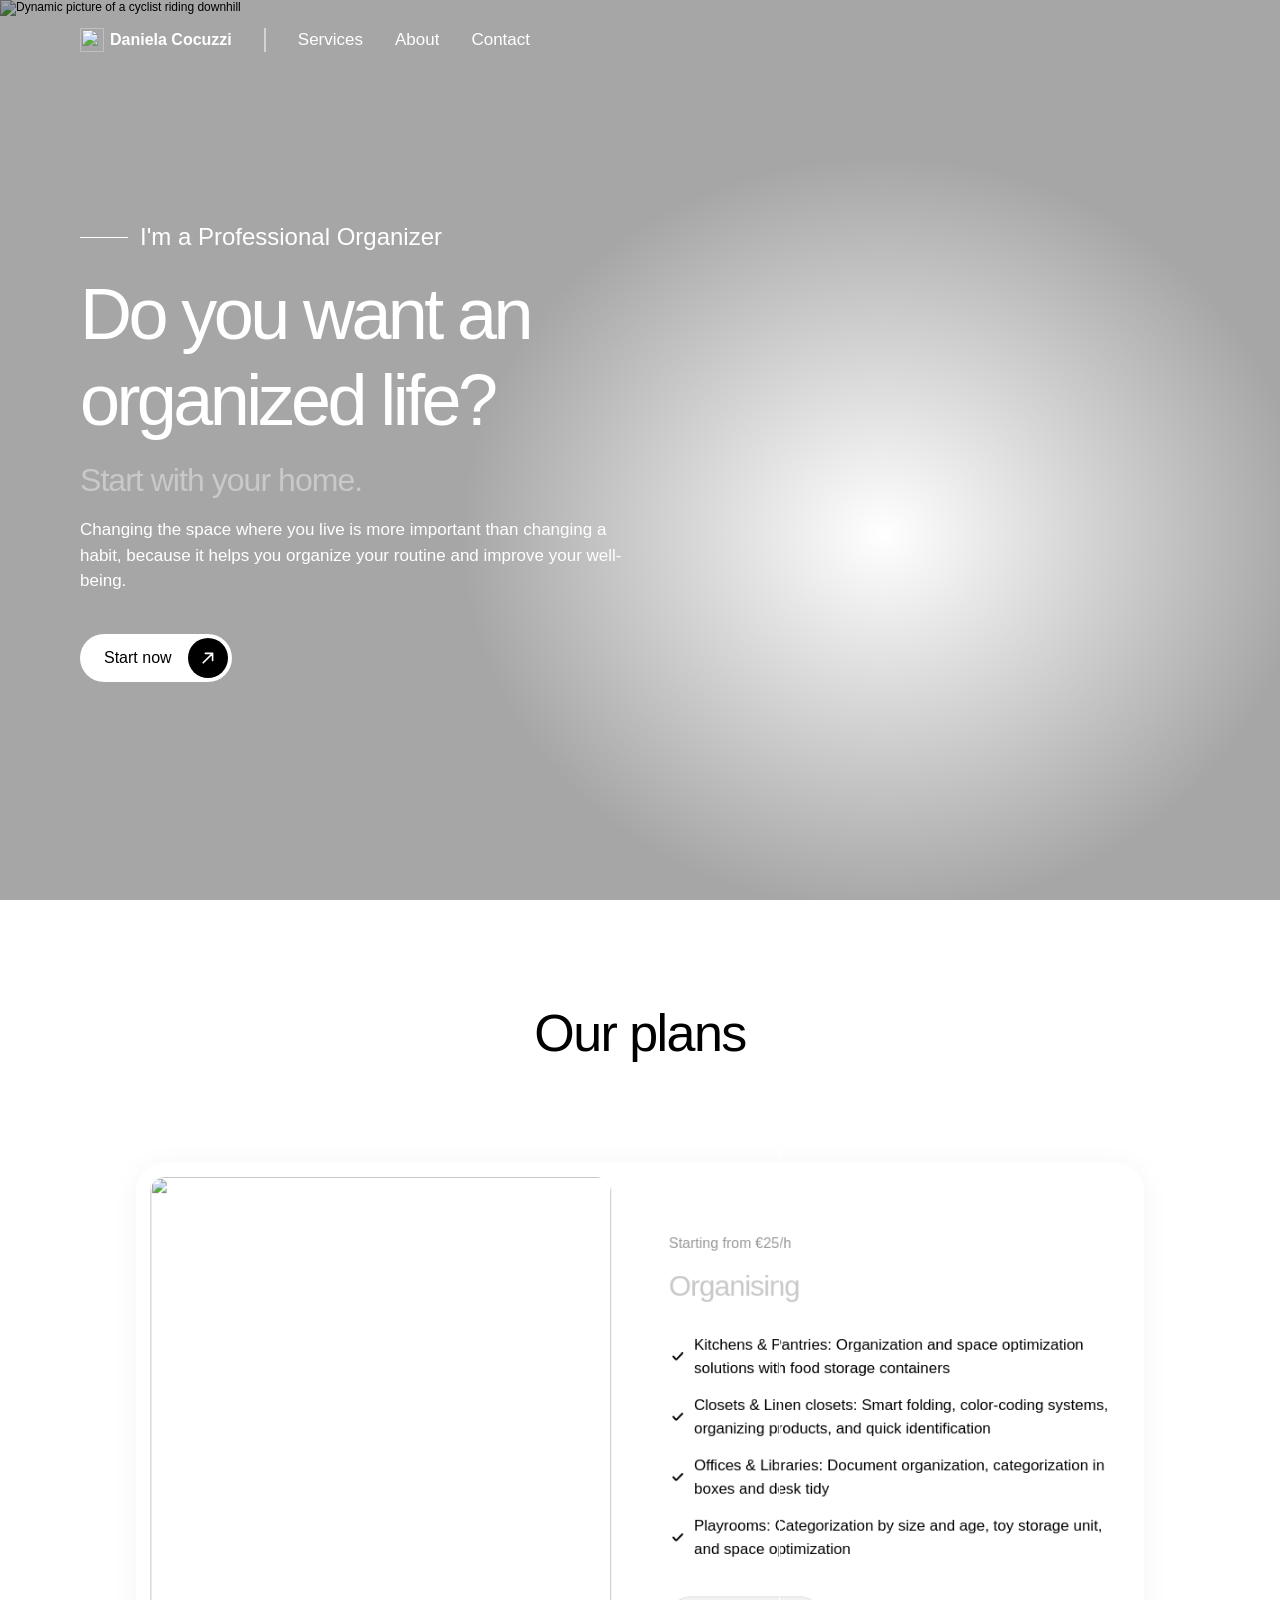
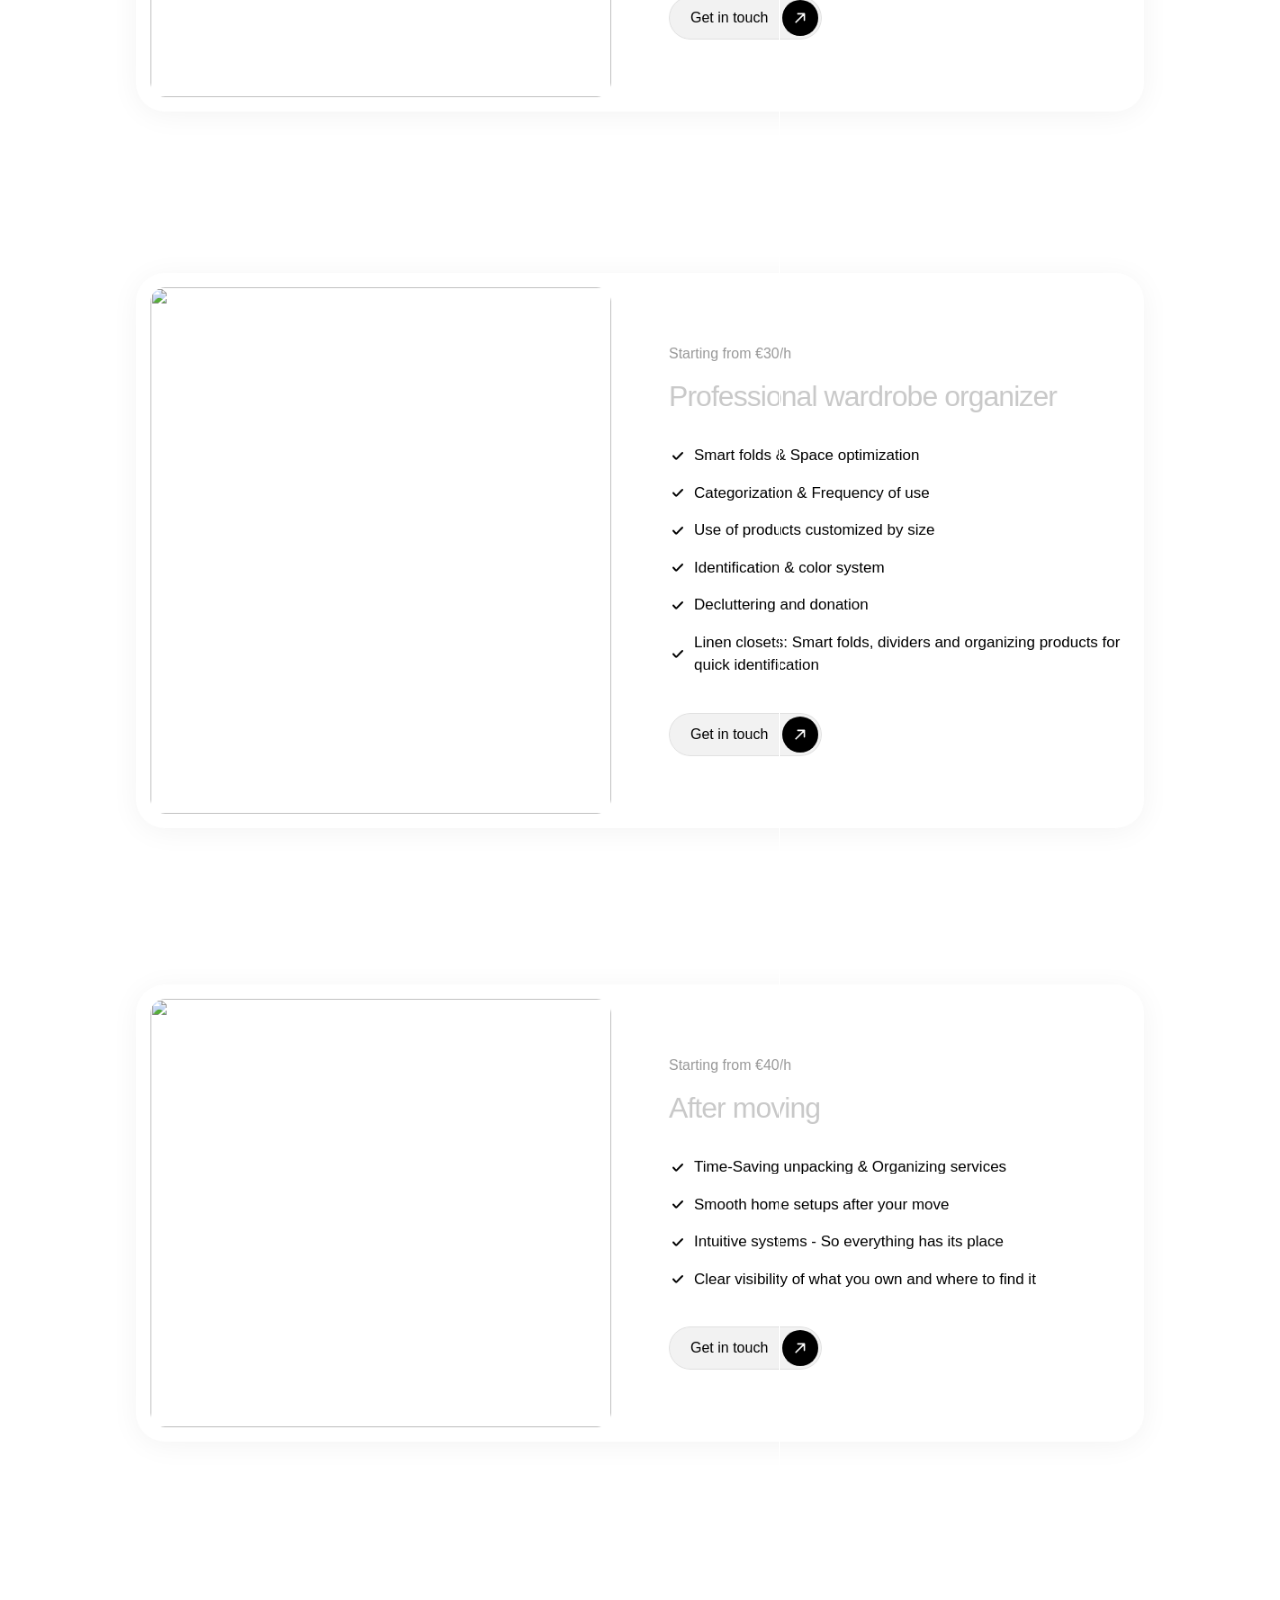
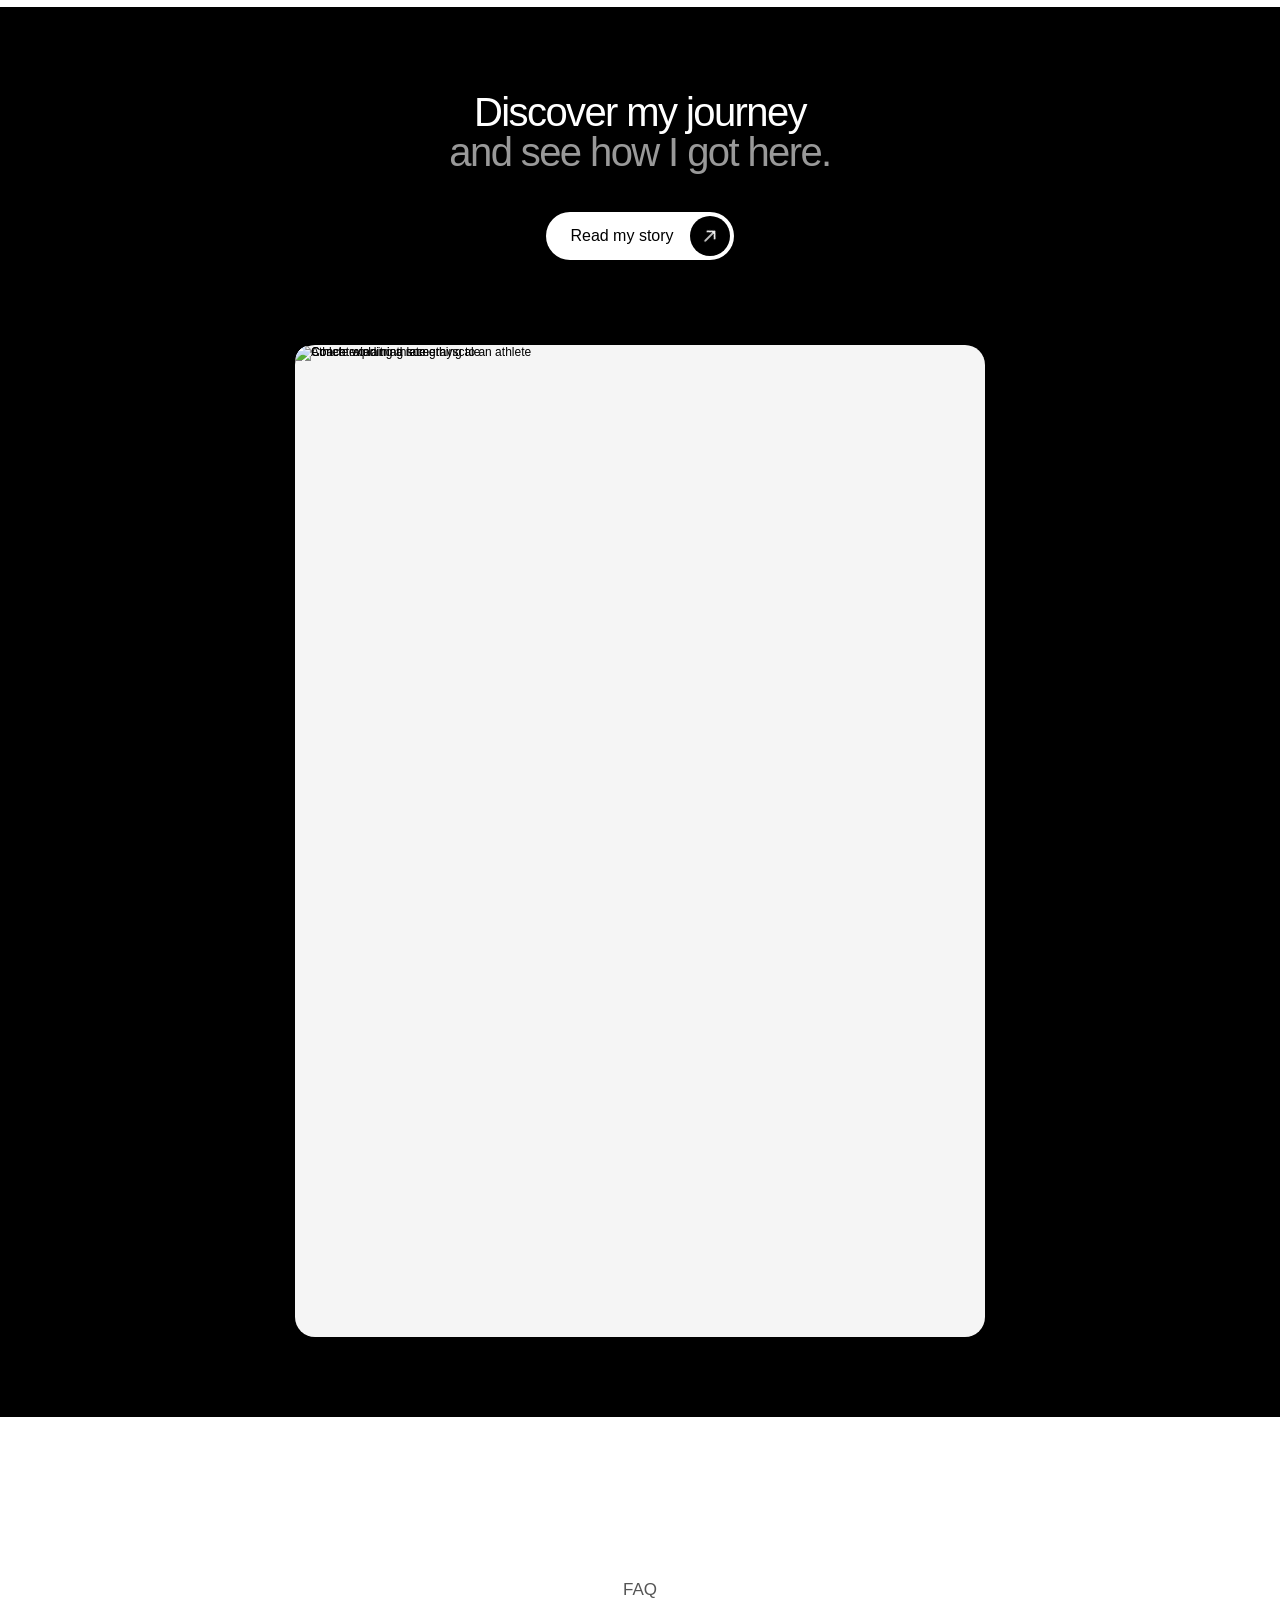
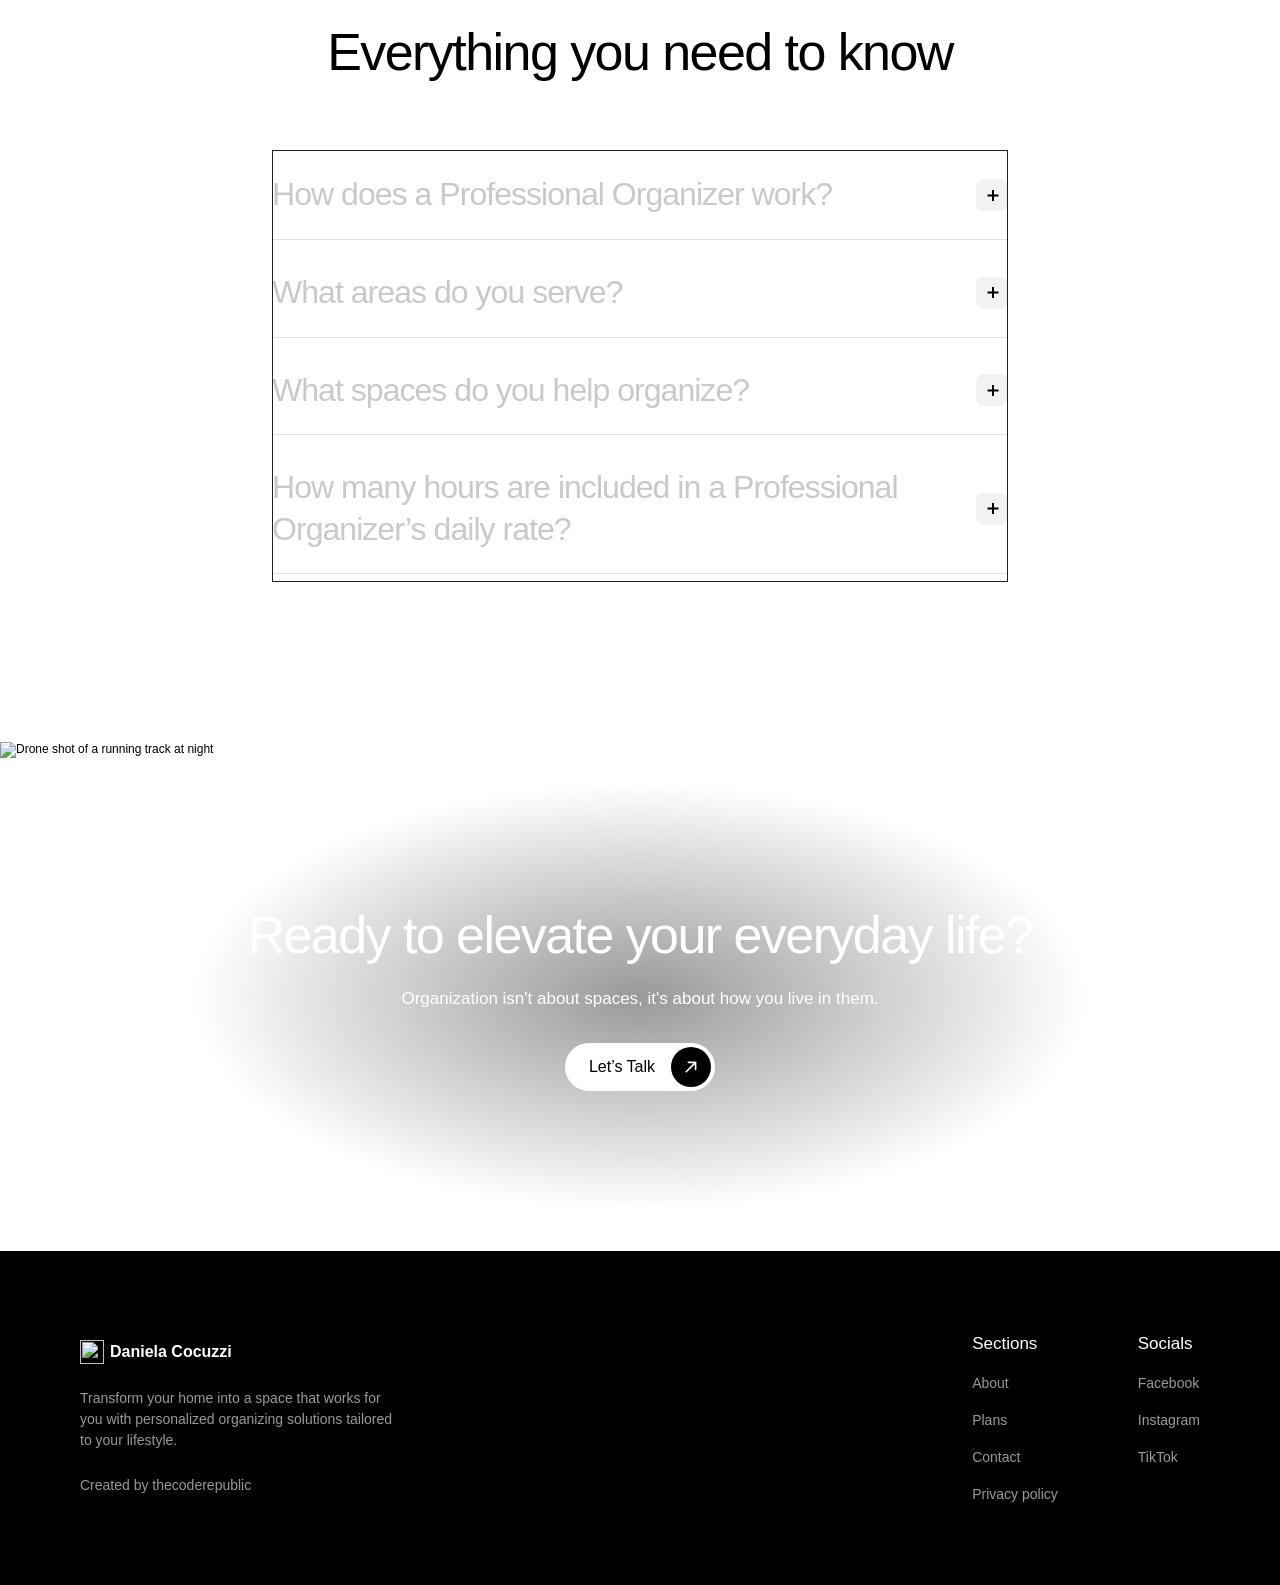
==== commit 311259a2: "Revert "WIP" This reverts commit a9ae31f739e726584254a0af73f9cbc5698dfc28." ====
--- a/index.html
+++ b/index.html
@@ -1,8007 +1,80 @@
-<!doctype html>
-<html lang="en" data-redirect-timezone="1">
-
-<head><!--__gh_pages_base__-->
-    <script>(function () { try { var basePath = "/"; var host = location.hostname || ""; if (host.endsWith(".github.io")) { var seg = (location.pathname || "/").split("/")[1]; if (seg) basePath = "/" + seg + "/"; } document.write('<base href="' + basePath + '">'); } catch (e) { } })();</script>
-    <meta charset="utf-8">
-    <meta name="viewport" content="width=device-width">
-    <title>Daniela Cocuzzi - Professional Organizer</title>
-    <meta name="description"
-        content="Transform your space with personalized organising solutions that save time, reduce stress, and bring clarity to everywhere.">
-    <meta name="title" content="Daniela Cocuzzi - Professional Organizer">
-    <meta name="keywords"
-        content="Professional Organizer ireland, Professional Organizer laois, Professional Organizer portlaoise, professional organizer, professional organizer laois, professional organizer portlaoise, home organization, organization, decluttering, Ireland, Laois, Portlaoise, organizing services, Daniela Cocuzzi">
-    <meta name="author" content="Daniela Cocuzzi">
-    <link href="https://framerusercontent.com/images/XHJCIulEi1DPwtuMw4fytmniZY.png" rel="icon"
-        media="(prefers-color-scheme: light)">
-    <link href="https://framerusercontent.com/images/GK7osXrneJSO6wcZlQZoMyOIfWU.webp" rel="icon"
-        media="(prefers-color-scheme: dark)">
-    <link rel="apple-touch-icon" href="https://framerusercontent.com/images/1cKIRcLvwwD79X4QEQYMfCxR4g.png">
-    <meta property="og:type" content="website">
-    <meta property="og:title" content="Daniela Cocuzzi - Professional Organizer">
-    <meta property="og:description"
-        content="Transform your space with personalized organising solutions that save time, reduce stress, and bring clarity to everywhere.">
-    <meta name="twitter:card" content="summary_large_image">
-    <meta name="twitter:title" content="Daniela Cocuzzi - Professional Organizer">
-    <meta name="twitter:description"
-        content="Transform your space with personalized organising solutions that save time, reduce stress, and bring clarity to everywhere.">
-    <style data-framer-font-css>
-        @font-face {
-            font-family: "Inter";
-            src: url("https://framerusercontent.com/assets/5vvr9Vy74if2I6bQbJvbw7SY1pQ.woff2");
-            font-display: swap;
-            font-style: normal;
-            font-weight: 400;
-            unicode-range: U+0460-052F, U+1C80-1C88, U+20B4, U+2DE0-2DFF, U+A640-A69F, U+FE2E-FE2F
-        }
-
-        @font-face {
-            font-family: "Inter";
-            src: url("https://framerusercontent.com/assets/EOr0mi4hNtlgWNn9if640EZzXCo.woff2");
-            font-display: swap;
-            font-style: normal;
-            font-weight: 400;
-            unicode-range: U+0301, U+0400-045F, U+0490-0491, U+04B0-04B1, U+2116
-        }
-
-        @font-face {
-            font-family: "Inter";
-            src: url("https://framerusercontent.com/assets/Y9k9QrlZAqio88Klkmbd8VoMQc.woff2");
-            font-display: swap;
-            font-style: normal;
-            font-weight: 400;
-            unicode-range: U+1F00-1FFF
-        }
-
-        @font-face {
-            font-family: "Inter";
-            src: url("https://framerusercontent.com/assets/OYrD2tBIBPvoJXiIHnLoOXnY9M.woff2");
-            font-display: swap;
-            font-style: normal;
-            font-weight: 400;
-            unicode-range: U+0370-03FF
-        }
-
-        @font-face {
-            font-family: "Inter";
-            src: url("https://framerusercontent.com/assets/JeYwfuaPfZHQhEG8U5gtPDZ7WQ.woff2");
-            font-display: swap;
-            font-style: normal;
-            font-weight: 400;
-            unicode-range: U+0100-024F, U+0259, U+1E00-1EFF, U+2020, U+20A0-20AB, U+20AD-20CF, U+2113, U+2C60-2C7F, U+A720-A7FF
-        }
-
-        @font-face {
-            font-family: "Inter";
-            src: url("https://framerusercontent.com/assets/GrgcKwrN6d3Uz8EwcLHZxwEfC4.woff2");
-            font-display: swap;
-            font-style: normal;
-            font-weight: 400;
-            unicode-range: U+0000-00FF, U+0131, U+0152-0153, U+02BB-02BC, U+02C6, U+02DA, U+02DC, U+2000-206F, U+2070, U+2074-207E, U+2080-208E, U+20AC, U+2122, U+2191, U+2193, U+2212, U+2215, U+FEFF, U+FFFD
-        }
-
-        @font-face {
-            font-family: "Inter";
-            src: url("https://framerusercontent.com/assets/b6Y37FthZeALduNqHicBT6FutY.woff2");
-            font-display: swap;
-            font-style: normal;
-            font-weight: 400;
-            unicode-range: U+0102-0103, U+0110-0111, U+0128-0129, U+0168-0169, U+01A0-01A1, U+01AF-01B0, U+1EA0-1EF9, U+20AB
-        }
-
-        @font-face {
-            font-family: "Inter Variable";
-            src: url("https://framerusercontent.com/assets/mYcqTSergLb16PdbJJQMl9ebYm4.woff2");
-            font-display: swap;
-            font-style: normal;
-            font-weight: 400;
-            unicode-range: U+0460-052F, U+1C80-1C88, U+20B4, U+2DE0-2DFF, U+A640-A69F, U+FE2E-FE2F
-        }
-
-        @font-face {
-            font-family: "Inter Variable";
-            src: url("https://framerusercontent.com/assets/ZRl8AlxwsX1m7xS1eJCiSPbztg.woff2");
-            font-display: swap;
-            font-style: normal;
-            font-weight: 400;
-            unicode-range: U+0301, U+0400-045F, U+0490-0491, U+04B0-04B1, U+2116
-        }
-
-        @font-face {
-            font-family: "Inter Variable";
-            src: url("https://framerusercontent.com/assets/nhSQpBRqFmXNUBY2p5SENQ8NplQ.woff2");
-            font-display: swap;
-            font-style: normal;
-            font-weight: 400;
-            unicode-range: U+1F00-1FFF
-        }
-
-        @font-face {
-            font-family: "Inter Variable";
-            src: url("https://framerusercontent.com/assets/DYHjxG0qXjopUuruoacfl5SA.woff2");
-            font-display: swap;
-            font-style: normal;
-            font-weight: 400;
-            unicode-range: U+0370-03FF
-        }
-
-        @font-face {
-            font-family: "Inter Variable";
-            src: url("https://framerusercontent.com/assets/s7NH6sl7w4NU984r5hcmo1tPSYo.woff2");
-            font-display: swap;
-            font-style: normal;
-            font-weight: 400;
-            unicode-range: U+0100-024F, U+0259, U+1E00-1EFF, U+2020, U+20A0-20AB, U+20AD-20CF, U+2113, U+2C60-2C7F, U+A720-A7FF
-        }
-
-        @font-face {
-            font-family: "Inter Variable";
-            src: url("https://framerusercontent.com/assets/7lw0VWkeXrGYJT05oB3DsFy8BaY.woff2");
-            font-display: swap;
-            font-style: normal;
-            font-weight: 400;
-            unicode-range: U+0000-00FF, U+0131, U+0152-0153, U+02BB-02BC, U+02C6, U+02DA, U+02DC, U+2000-206F, U+2070, U+2074-207E, U+2080-208E, U+20AC, U+2122, U+2191, U+2193, U+2212, U+2215, U+FEFF, U+FFFD
-        }
-
-        @font-face {
-            font-family: "Inter Variable";
-            src: url("https://framerusercontent.com/assets/wx5nfqEgOXnxuFaxB0Mn9OhmcZA.woff2");
-            font-display: swap;
-            font-style: normal;
-            font-weight: 400;
-            unicode-range: U+0102-0103, U+0110-0111, U+0128-0129, U+0168-0169, U+01A0-01A1, U+01AF-01B0, U+1EA0-1EF9, U+20AB
-        }
-
-        @font-face {
-            font-family: "Inter";
-            src: url("https://framerusercontent.com/assets/vQyevYAyHtARFwPqUzQGpnDs.woff2");
-            font-display: swap;
-            font-style: normal;
-            font-weight: 400;
-            unicode-range: U+0000-00FF, U+0131, U+0152-0153, U+02BB-02BC, U+02C6, U+02DA, U+02DC, U+2000-206F, U+2074, U+20AC, U+2122, U+2191, U+2193, U+2212, U+2215, U+FEFF, U+FFFD
-        }
-
-        @font-face {
-            font-family: "Inter";
-            src: url("https://framerusercontent.com/assets/DpPBYI0sL4fYLgAkX8KXOPVt7c.woff2");
-            font-display: swap;
-            font-style: normal;
-            font-weight: 700;
-            unicode-range: U+0460-052F, U+1C80-1C88, U+20B4, U+2DE0-2DFF, U+A640-A69F, U+FE2E-FE2F
-        }
-
-        @font-face {
-            font-family: "Inter";
-            src: url("https://framerusercontent.com/assets/4RAEQdEOrcnDkhHiiCbJOw92Lk.woff2");
-            font-display: swap;
-            font-style: normal;
-            font-weight: 700;
-            unicode-range: U+0301, U+0400-045F, U+0490-0491, U+04B0-04B1, U+2116
-        }
-
-        @font-face {
-            font-family: "Inter";
-            src: url("https://framerusercontent.com/assets/1K3W8DizY3v4emK8Mb08YHxTbs.woff2");
-            font-display: swap;
-            font-style: normal;
-            font-weight: 700;
-            unicode-range: U+1F00-1FFF
-        }
-
-        @font-face {
-            font-family: "Inter";
-            src: url("https://framerusercontent.com/assets/tUSCtfYVM1I1IchuyCwz9gDdQ.woff2");
-            font-display: swap;
-            font-style: normal;
-            font-weight: 700;
-            unicode-range: U+0370-03FF
-        }
-
-        @font-face {
-            font-family: "Inter";
-            src: url("https://framerusercontent.com/assets/VgYFWiwsAC5OYxAycRXXvhze58.woff2");
-            font-display: swap;
-            font-style: normal;
-            font-weight: 700;
-            unicode-range: U+0100-024F, U+0259, U+1E00-1EFF, U+2020, U+20A0-20AB, U+20AD-20CF, U+2113, U+2C60-2C7F, U+A720-A7FF
-        }
-
-        @font-face {
-            font-family: "Inter";
-            src: url("https://framerusercontent.com/assets/DXD0Q7LSl7HEvDzucnyLnGBHM.woff2");
-            font-display: swap;
-            font-style: normal;
-            font-weight: 700;
-            unicode-range: U+0000-00FF, U+0131, U+0152-0153, U+02BB-02BC, U+02C6, U+02DA, U+02DC, U+2000-206F, U+2074, U+20AC, U+2122, U+2191, U+2193, U+2212, U+2215, U+FEFF, U+FFFD
-        }
-
-        @font-face {
-            font-family: "Inter";
-            src: url("https://framerusercontent.com/assets/GIryZETIX4IFypco5pYZONKhJIo.woff2");
-            font-display: swap;
-            font-style: normal;
-            font-weight: 700;
-            unicode-range: U+0102-0103, U+0110-0111, U+0128-0129, U+0168-0169, U+01A0-01A1, U+01AF-01B0, U+1EA0-1EF9, U+20AB
-        }
-
-        @font-face {
-            font-family: "Inter";
-            src: url("https://framerusercontent.com/assets/H89BbHkbHDzlxZzxi8uPzTsp90.woff2");
-            font-display: swap;
-            font-style: italic;
-            font-weight: 700;
-            unicode-range: U+0460-052F, U+1C80-1C88, U+20B4, U+2DE0-2DFF, U+A640-A69F, U+FE2E-FE2F
-        }
-
-        @font-face {
-            font-family: "Inter";
-            src: url("https://framerusercontent.com/assets/u6gJwDuwB143kpNK1T1MDKDWkMc.woff2");
-            font-display: swap;
-            font-style: italic;
-            font-weight: 700;
-            unicode-range: U+0301, U+0400-045F, U+0490-0491, U+04B0-04B1, U+2116
-        }
-
-        @font-face {
-            font-family: "Inter";
-            src: url("https://framerusercontent.com/assets/43sJ6MfOPh1LCJt46OvyDuSbA6o.woff2");
-            font-display: swap;
-            font-style: italic;
-            font-weight: 700;
-            unicode-range: U+1F00-1FFF
-        }
-
-        @font-face {
-            font-family: "Inter";
-            src: url("https://framerusercontent.com/assets/wccHG0r4gBDAIRhfHiOlq6oEkqw.woff2");
-            font-display: swap;
-            font-style: italic;
-            font-weight: 700;
-            unicode-range: U+0370-03FF
-        }
-
-        @font-face {
-            font-family: "Inter";
-            src: url("https://framerusercontent.com/assets/WZ367JPwf9bRW6LdTHN8rXgSjw.woff2");
-            font-display: swap;
-            font-style: italic;
-            font-weight: 700;
-            unicode-range: U+0100-024F, U+0259, U+1E00-1EFF, U+2020, U+20A0-20AB, U+20AD-20CF, U+2113, U+2C60-2C7F, U+A720-A7FF
-        }
-
-        @font-face {
-            font-family: "Inter";
-            src: url("https://framerusercontent.com/assets/QxmhnWTzLtyjIiZcfaLIJ8EFBXU.woff2");
-            font-display: swap;
-            font-style: italic;
-            font-weight: 700;
-            unicode-range: U+0000-00FF, U+0131, U+0152-0153, U+02BB-02BC, U+02C6, U+02DA, U+02DC, U+2000-206F, U+2074, U+20AC, U+2122, U+2191, U+2193, U+2212, U+2215, U+FEFF, U+FFFD
-        }
-
-        @font-face {
-            font-family: "Inter";
-            src: url("https://framerusercontent.com/assets/2A4Xx7CngadFGlVV4xrO06OBHY.woff2");
-            font-display: swap;
-            font-style: italic;
-            font-weight: 700;
-            unicode-range: U+0102-0103, U+0110-0111, U+0128-0129, U+0168-0169, U+01A0-01A1, U+01AF-01B0, U+1EA0-1EF9, U+20AB
-        }
-
-        @font-face {
-            font-family: "Inter";
-            src: url("https://framerusercontent.com/assets/CfMzU8w2e7tHgF4T4rATMPuWosA.woff2");
-            font-display: swap;
-            font-style: italic;
-            font-weight: 400;
-            unicode-range: U+0460-052F, U+1C80-1C88, U+20B4, U+2DE0-2DFF, U+A640-A69F, U+FE2E-FE2F
-        }
-
-        @font-face {
-            font-family: "Inter";
-            src: url("https://framerusercontent.com/assets/867QObYax8ANsfX4TGEVU9YiCM.woff2");
-            font-display: swap;
-            font-style: italic;
-            font-weight: 400;
-            unicode-range: U+0301, U+0400-045F, U+0490-0491, U+04B0-04B1, U+2116
-        }
-
-        @font-face {
-            font-family: "Inter";
-            src: url("https://framerusercontent.com/assets/Oyn2ZbENFdnW7mt2Lzjk1h9Zb9k.woff2");
-            font-display: swap;
-            font-style: italic;
-            font-weight: 400;
-            unicode-range: U+1F00-1FFF
-        }
-
-        @font-face {
-            font-family: "Inter";
-            src: url("https://framerusercontent.com/assets/cdAe8hgZ1cMyLu9g005pAW3xMo.woff2");
-            font-display: swap;
-            font-style: italic;
-            font-weight: 400;
-            unicode-range: U+0370-03FF
-        }
-
-        @font-face {
-            font-family: "Inter";
-            src: url("https://framerusercontent.com/assets/DOfvtmE1UplCq161m6Hj8CSQYg.woff2");
-            font-display: swap;
-            font-style: italic;
-            font-weight: 400;
-            unicode-range: U+0100-024F, U+0259, U+1E00-1EFF, U+2020, U+20A0-20AB, U+20AD-20CF, U+2113, U+2C60-2C7F, U+A720-A7FF
-        }
-
-        @font-face {
-            font-family: "Inter";
-            src: url("https://framerusercontent.com/assets/vFzuJY0c65av44uhEKB6vyjFMg.woff2");
-            font-display: swap;
-            font-style: italic;
-            font-weight: 400;
-            unicode-range: U+0000-00FF, U+0131, U+0152-0153, U+02BB-02BC, U+02C6, U+02DA, U+02DC, U+2000-206F, U+2074, U+20AC, U+2122, U+2191, U+2193, U+2212, U+2215, U+FEFF, U+FFFD
-        }
-
-        @font-face {
-            font-family: "Inter";
-            src: url("https://framerusercontent.com/assets/tKtBcDnBMevsEEJKdNGhhkLzYo.woff2");
-            font-display: swap;
-            font-style: italic;
-            font-weight: 400;
-            unicode-range: U+0102-0103, U+0110-0111, U+0128-0129, U+0168-0169, U+01A0-01A1, U+01AF-01B0, U+1EA0-1EF9, U+20AB
-        }
-
-        @font-face {
-            font-family: "Inter";
-            src: url("https://framerusercontent.com/assets/mkY5Sgyq51ik0AMrSBwhm9DJg.woff2");
-            font-style: normal;
-            font-weight: 900;
-            unicode-range: U+0460-052F, U+1C80-1C88, U+20B4, U+2DE0-2DFF, U+A640-A69F, U+FE2E-FE2F
-        }
-
-        @font-face {
-            font-family: "Inter";
-            src: url("https://framerusercontent.com/assets/X5hj6qzcHUYv7h1390c8Rhm6550.woff2");
-            font-style: normal;
-            font-weight: 900;
-            unicode-range: U+0301, U+0400-045F, U+0490-0491, U+04B0-04B1, U+2116
-        }
-
-        @font-face {
-            font-family: "Inter";
-            src: url("https://framerusercontent.com/assets/gQhNpS3tN86g8RcVKYUUaKt2oMQ.woff2");
-            font-style: normal;
-            font-weight: 900;
-            unicode-range: U+1F00-1FFF
-        }
-
-        @font-face {
-            font-family: "Inter";
-            src: url("https://framerusercontent.com/assets/cugnVhSraaRyANCaUtI5FV17wk.woff2");
-            font-style: normal;
-            font-weight: 900;
-            unicode-range: U+0370-03FF
-        }
-
-        @font-face {
-            font-family: "Inter";
-            src: url("https://framerusercontent.com/assets/5HcVoGak8k5agFJSaKa4floXVu0.woff2");
-            font-style: normal;
-            font-weight: 900;
-            unicode-range: U+0100-024F, U+0259, U+1E00-1EFF, U+2020, U+20A0-20AB, U+20AD-20CF, U+2113, U+2C60-2C7F, U+A720-A7FF
-        }
-
-        @font-face {
-            font-family: "Inter";
-            src: url("https://framerusercontent.com/assets/rZ5DdENNqIdFTIyQQiP5isO7M.woff2");
-            font-style: normal;
-            font-weight: 900;
-            unicode-range: U+0000-00FF, U+0131, U+0152-0153, U+02BB-02BC, U+02C6, U+02DA, U+02DC, U+2000-206F, U+2070, U+2074-207E, U+2080-208E, U+20AC, U+2122, U+2191, U+2193, U+2212, U+2215, U+FEFF, U+FFFD
-        }
-
-        @font-face {
-            font-family: "Inter";
-            src: url("https://framerusercontent.com/assets/P2Bw01CtL0b9wqygO0sSVogWbo.woff2");
-            font-style: normal;
-            font-weight: 900;
-            unicode-range: U+0102-0103, U+0110-0111, U+0128-0129, U+0168-0169, U+01A0-01A1, U+01AF-01B0, U+1EA0-1EF9, U+20AB
-        }
-
-        @font-face {
-            font-family: "Inter";
-            src: url("https://framerusercontent.com/assets/05KsVHGDmqXSBXM4yRZ65P8i0s.woff2");
-            font-style: italic;
-            font-weight: 900;
-            unicode-range: U+0460-052F, U+1C80-1C88, U+20B4, U+2DE0-2DFF, U+A640-A69F, U+FE2E-FE2F
-        }
-
-        @font-face {
-            font-family: "Inter";
-            src: url("https://framerusercontent.com/assets/ky8ovPukK4dJ1Pxq74qGhOqCYI.woff2");
-            font-style: italic;
-            font-weight: 900;
-            unicode-range: U+0301, U+0400-045F, U+0490-0491, U+04B0-04B1, U+2116
-        }
-
-        @font-face {
-            font-family: "Inter";
-            src: url("https://framerusercontent.com/assets/vvNSqIj42qeQ2bvCRBIWKHscrc.woff2");
-            font-style: italic;
-            font-weight: 900;
-            unicode-range: U+1F00-1FFF
-        }
-
-        @font-face {
-            font-family: "Inter";
-            src: url("https://framerusercontent.com/assets/3ZmXbBKToJifDV9gwcifVd1tEY.woff2");
-            font-style: italic;
-            font-weight: 900;
-            unicode-range: U+0370-03FF
-        }
-
-        @font-face {
-            font-family: "Inter";
-            src: url("https://framerusercontent.com/assets/FNfhX3dt4ChuLJq2PwdlxHO7PU.woff2");
-            font-style: italic;
-            font-weight: 900;
-            unicode-range: U+0100-024F, U+0259, U+1E00-1EFF, U+2020, U+20A0-20AB, U+20AD-20CF, U+2113, U+2C60-2C7F, U+A720-A7FF
-        }
-
-        @font-face {
-            font-family: "Inter";
-            src: url("https://framerusercontent.com/assets/gcnfba68tfm7qAyrWRCf9r34jg.woff2");
-            font-style: italic;
-            font-weight: 900;
-            unicode-range: U+0000-00FF, U+0131, U+0152-0153, U+02BB-02BC, U+02C6, U+02DA, U+02DC, U+2000-206F, U+2070, U+2074-207E, U+2080-208E, U+20AC, U+2122, U+2191, U+2193, U+2212, U+2215, U+FEFF, U+FFFD
-        }
-
-        @font-face {
-            font-family: "Inter";
-            src: url("https://framerusercontent.com/assets/efTfQcBJ53kM2pB1hezSZ3RDUFs.woff2");
-            font-style: italic;
-            font-weight: 900;
-            unicode-range: U+0102-0103, U+0110-0111, U+0128-0129, U+0168-0169, U+01A0-01A1, U+01AF-01B0, U+1EA0-1EF9, U+20AB
-        }
-
-        @font-face {
-            font-family: "Inter";
-            src: url("https://framerusercontent.com/assets/ia3uin3hQWqDrVloC1zEtYHWw.woff2");
-            font-display: swap;
-            font-style: italic;
-            font-weight: 700;
-            unicode-range: U+0000-00FF, U+0131, U+0152-0153, U+02BB-02BC, U+02C6, U+02DA, U+02DC, U+2000-206F, U+2070, U+2074-207E, U+2080-208E, U+20AC, U+2122, U+2191, U+2193, U+2212, U+2215, U+FEFF, U+FFFD
-        }
-
-        @font-face {
-            font-family: "Inter";
-            src: url("https://framerusercontent.com/assets/syRNPWzAMIrcJ3wIlPIP43KjQs.woff2");
-            font-display: swap;
-            font-style: normal;
-            font-weight: 700;
-            unicode-range: U+0000-00FF, U+0131, U+0152-0153, U+02BB-02BC, U+02C6, U+02DA, U+02DC, U+2000-206F, U+2070, U+2074-207E, U+2080-208E, U+20AC, U+2122, U+2191, U+2193, U+2212, U+2215, U+FEFF, U+FFFD
-        }
-
-        @font-face {
-            font-family: "Inter";
-            src: url("https://framerusercontent.com/assets/pKRFNWFoZl77qYCAIp84lN1h944.woff2");
-            font-display: swap;
-            font-style: italic;
-            font-weight: 400;
-            unicode-range: U+0000-00FF, U+0131, U+0152-0153, U+02BB-02BC, U+02C6, U+02DA, U+02DC, U+2000-206F, U+2070, U+2074-207E, U+2080-208E, U+20AC, U+2122, U+2191, U+2193, U+2212, U+2215, U+FEFF, U+FFFD
-        }
-
-        @font-face {
-            font-family: "Inter";
-            src: url("https://framerusercontent.com/assets/5A3Ce6C9YYmCjpQx9M4inSaKU.woff2");
-            font-display: swap;
-            font-style: normal;
-            font-weight: 500;
-            unicode-range: U+0460-052F, U+1C80-1C88, U+20B4, U+2DE0-2DFF, U+A640-A69F, U+FE2E-FE2F
-        }
-
-        @font-face {
-            font-family: "Inter";
-            src: url("https://framerusercontent.com/assets/Qx95Xyt0Ka3SGhinnbXIGpEIyP4.woff2");
-            font-display: swap;
-            font-style: normal;
-            font-weight: 500;
-            unicode-range: U+0301, U+0400-045F, U+0490-0491, U+04B0-04B1, U+2116
-        }
-
-        @font-face {
-            font-family: "Inter";
-            src: url("https://framerusercontent.com/assets/6mJuEAguuIuMog10gGvH5d3cl8.woff2");
-            font-display: swap;
-            font-style: normal;
-            font-weight: 500;
-            unicode-range: U+1F00-1FFF
-        }
-
-        @font-face {
-            font-family: "Inter";
-            src: url("https://framerusercontent.com/assets/xYYWaj7wCU5zSQH0eXvSaS19wo.woff2");
-            font-display: swap;
-            font-style: normal;
-            font-weight: 500;
-            unicode-range: U+0370-03FF
-        }
-
-        @font-face {
-            font-family: "Inter";
-            src: url("https://framerusercontent.com/assets/otTaNuNpVK4RbdlT7zDDdKvQBA.woff2");
-            font-display: swap;
-            font-style: normal;
-            font-weight: 500;
-            unicode-range: U+0100-024F, U+0259, U+1E00-1EFF, U+2020, U+20A0-20AB, U+20AD-20CF, U+2113, U+2C60-2C7F, U+A720-A7FF
-        }
-
-        @font-face {
-            font-family: "Inter";
-            src: url("https://framerusercontent.com/assets/UjlFhCnUjxhNfep4oYBPqnEssyo.woff2");
-            font-display: swap;
-            font-style: normal;
-            font-weight: 500;
-            unicode-range: U+0000-00FF, U+0131, U+0152-0153, U+02BB-02BC, U+02C6, U+02DA, U+02DC, U+2000-206F, U+2070, U+2074-207E, U+2080-208E, U+20AC, U+2122, U+2191, U+2193, U+2212, U+2215, U+FEFF, U+FFFD
-        }
-
-        @font-face {
-            font-family: "Inter";
-            src: url("https://framerusercontent.com/assets/DolVirEGb34pEXEp8t8FQBSK4.woff2");
-            font-display: swap;
-            font-style: normal;
-            font-weight: 500;
-            unicode-range: U+0102-0103, U+0110-0111, U+0128-0129, U+0168-0169, U+01A0-01A1, U+01AF-01B0, U+1EA0-1EF9, U+20AB
-        }
-
-        @font-face {
-            font-family: "Inter";
-            src: url("https://framerusercontent.com/assets/hyOgCu0Xnghbimh0pE8QTvtt2AU.woff2");
-            font-display: swap;
-            font-style: normal;
-            font-weight: 600;
-            unicode-range: U+0460-052F, U+1C80-1C88, U+20B4, U+2DE0-2DFF, U+A640-A69F, U+FE2E-FE2F
-        }
-
-        @font-face {
-            font-family: "Inter";
-            src: url("https://framerusercontent.com/assets/NeGmSOXrPBfEFIy5YZeHq17LEDA.woff2");
-            font-display: swap;
-            font-style: normal;
-            font-weight: 600;
-            unicode-range: U+0301, U+0400-045F, U+0490-0491, U+04B0-04B1, U+2116
-        }
-
-        @font-face {
-            font-family: "Inter";
-            src: url("https://framerusercontent.com/assets/oYaAX5himiTPYuN8vLWnqBbfD2s.woff2");
-            font-display: swap;
-            font-style: normal;
-            font-weight: 600;
-            unicode-range: U+1F00-1FFF
-        }
-
-        @font-face {
-            font-family: "Inter";
-            src: url("https://framerusercontent.com/assets/lEJLP4R0yuCaMCjSXYHtJw72M.woff2");
-            font-display: swap;
-            font-style: normal;
-            font-weight: 600;
-            unicode-range: U+0370-03FF
-        }
-
-        @font-face {
-            font-family: "Inter";
-            src: url("https://framerusercontent.com/assets/cRJyLNuTJR5jbyKzGi33wU9cqIQ.woff2");
-            font-display: swap;
-            font-style: normal;
-            font-weight: 600;
-            unicode-range: U+0100-024F, U+0259, U+1E00-1EFF, U+2020, U+20A0-20AB, U+20AD-20CF, U+2113, U+2C60-2C7F, U+A720-A7FF
-        }
-
-        @font-face {
-            font-family: "Inter";
-            src: url("https://framerusercontent.com/assets/yDtI2UI8XcEg1W2je9XPN3Noo.woff2");
-            font-display: swap;
-            font-style: normal;
-            font-weight: 600;
-            unicode-range: U+0000-00FF, U+0131, U+0152-0153, U+02BB-02BC, U+02C6, U+02DA, U+02DC, U+2000-206F, U+2070, U+2074-207E, U+2080-208E, U+20AC, U+2122, U+2191, U+2193, U+2212, U+2215, U+FEFF, U+FFFD
-        }
-
-        @font-face {
-            font-family: "Inter";
-            src: url("https://framerusercontent.com/assets/A0Wcc7NgXMjUuFdquHDrIZpzZw0.woff2");
-            font-display: swap;
-            font-style: normal;
-            font-weight: 600;
-            unicode-range: U+0102-0103, U+0110-0111, U+0128-0129, U+0168-0169, U+01A0-01A1, U+01AF-01B0, U+1EA0-1EF9, U+20AB
-        }
-
-        @font-face {
-            font-family: "Manrope";
-            src: url("https://framerusercontent.com/third-party-assets/fontshare/wf/BNWG6MUI4RTC6WEND2VPDH4MHMIVU3XZ/R5YXY5FMVG6PXU36GNEEA24MIPMEPGSM/CIM4KQCLZSMMLWPVH25IDDSTY4ENPHEY.woff2");
-            font-display: swap;
-            font-style: normal;
-            font-weight: 500
-        }
-
-        @font-face {
-            font-family: "Manrope";
-            src: url("https://framerusercontent.com/third-party-assets/fontshare/wf/NGBUP45ES3F7RD5XGKPEDJ6QEPO4TMOK/EXDVWJ2EDDVVV65UENMX33EDDYBX6OF7/6P4FPMFQH7CCC7RZ4UU4NKSGJ2RLF7V5.woff2");
-            font-display: swap;
-            font-style: normal;
-            font-weight: 700
-        }
-
-        @font-face {
-            font-family: "Manrope";
-            src: url("https://framerusercontent.com/third-party-assets/fontshare/wf/2TYFCBHUANEXS6QGR5EQDUNAFH6LSWM3/AYNOU3VEA4LRTDNKJQUFNVNUTYSGOUOP/UXO4O7K2G3HI3D2VKD7UXVJVJD26P4BQ.woff2");
-            font-display: swap;
-            font-style: normal;
-            font-weight: 400
-        }
-
-        @font-face {
-            font-family: "Manrope";
-            src: url("https://framerusercontent.com/third-party-assets/fontshare/wf/7EWHG4AMROQSXDCQTDPGBVASATB7CED2/TJSQTK5FHJ2MYKML5IXF2G6YTGFJLTYL/K4ZMLVLHYIFVTTTWGVOTVGOFUUX7NVGI.woff2");
-            font-display: swap;
-            font-style: normal;
-            font-weight: 800
-        }
-
-        @font-face {
-            font-family: "Inter Placeholder";
-            src: local("Arial");
-            ascent-override: 89.79%;
-            descent-override: 22.36%;
-            line-gap-override: 0.00%;
-            size-adjust: 107.89%
-        }
-
-        @font-face {
-            font-family: "Inter Variable Placeholder";
-            src: local("Arial");
-            ascent-override: 89.79%;
-            descent-override: 22.36%;
-            line-gap-override: 0.00%;
-            size-adjust: 107.89%
-        }
-
-        @font-face {
-            font-family: "Manrope Placeholder";
-            src: local("Arial");
-            ascent-override: 102.74%;
-            descent-override: 28.91%;
-            line-gap-override: 0.00%;
-            size-adjust: 103.76%
-        }
-    </style>
-    <meta name="robots" content="max-image-preview:large">
-    <style data-framer-breakpoint-css>
-        @media(min-width: 1200px) {
-            .hidden-72rtr7 {
-                display: none !important
-            }
-        }
-
-        @media(min-width: 810px) and (max-width: 1199.98px) {
-            .hidden-jgpr0x {
-                display: none !important
-            }
-        }
-
-        @media(max-width: 809.98px) {
-            .hidden-1tk044f {
-                display: none !important
-            }
-        }
-
-        @media(min-width: 1200px) {
-            .hidden-94f9rm {
-                display: none !important
-            }
-        }
-
-        @media(min-width: 810px) and (max-width: 1199.98px) {
-            .hidden-1jv7l7 {
-                display: none !important
-            }
-        }
-
-        @media(max-width: 809.98px) {
-            .hidden-27sq88 {
-                display: none !important
-            }
-        }
-    </style>
-    <style data-framer-css-ssr-minified
-        data-framer-components="framer-lib-cursors-host framer-hb44H PropertyOverrides framer-otS2k framer-XfUhw framer-lib-combinedCSSRules framer-kv07m framer-2IFa4 framer-crWZP framer-oyYau framer-E2d4J framer-uNXtF framer-W4wye framer-fW8t3 framer-glpe9 framer-8EaGQ framer-E4aZ3">
-        html,
-        body,
-        #main {
-            box-sizing: border-box;
-            margin: 0;
-            padding: 0
-        }
-
-        :root {
-            -webkit-font-smoothing: antialiased;
-            -moz-osx-font-smoothing: grayscale
-        }
-
-        * {
-            box-sizing: border-box;
-            -webkit-font-smoothing: inherit
-        }
-
-        h1,
-        h2,
-        h3,
-        h4,
-        h5,
-        h6,
-        p,
-        figure {
-            margin: 0
-        }
-
-        body,
-        input,
-        textarea,
-        select,
-        button {
-            font-family: sans-serif;
-            font-size: 12px
-        }
-
-        body {
-            --token-1b7bb1c4-3a89-4ec2-aee2-16abaf604d08: #000;
-            --token-28d21c18-0fa7-4a39-8727-636fc79ae338: #fff;
-            --token-03d2718c-248b-43d7-860c-d67347de1e95: #ffffff80;
-            --token-78c32a06-e9cd-45ab-b290-77996ca02b6d: #ffffff26;
-            --token-bfbbf012-d3b7-4f22-a08b-2c9f0c1c5b80: #999;
-            --token-96b2b273-006d-4dd2-8d16-427f13d19d4a: #e1e1e1;
-            --token-845110a2-2c36-43c0-8456-c6dfa74587c5: #ffffff40;
-            --token-356fc046-e6c8-4e69-a8b7-63514005dec6: #555;
-            --token-c773fe8d-8aed-4719-9dcd-b57e1bc84fdb: #f2f2f2;
-            --token-41bb20e6-f0c5-43ce-8d75-6ac4cc577291: #2e2e2e80;
-            --token-ad96cd96-c832-459f-bb48-2ba796f3179b: #f5b614;
-            --token-3e79c340-c813-4e84-a0c9-67bc24ce83d8: #0000;
-            --token-7dc26af5-41f9-4e3f-a0f8-8db0ae6711a1: #0006;
-            --token-12207094-d195-4004-8642-0ceae807e270: #888
-        }
-
-        @supports (z-index:calc(infinity)) {
-            #__framer-badge-container {
-                --infinity: infinity
-            }
-        }
-
-        #__framer-badge-container {
-            pointer-events: none;
-            width: 100%;
-            z-index: calc(var(--infinity, 2147480000));
-            justify-content: flex-end;
-            padding: 20px;
-            display: flex;
-            position: fixed;
-            bottom: 0
-        }
-
-        @supports (background:-webkit-named-image(i)) and (not (grid-template-rows:subgrid)) {
-            body {
-                --framer-will-change-override: transform
-            }
-        }
-
-        @supports (background:-webkit-named-image(i)) and (not (position-area:top right)) {
-            body {
-                --framer-will-change-filter-override: filter
-            }
-        }
-
-        [data-framer-component-type=Text] div div span,
-        [data-framer-component-type=Text] a div span,
-        [data-framer-component-type=Text] span span span,
-        [data-framer-component-type=Text] p span span,
-        [data-framer-component-type=Text] h1 span span,
-        [data-framer-component-type=Text] h2 span span,
-        [data-framer-component-type=Text] h3 span span,
-        [data-framer-component-type=Text] h4 span span,
-        [data-framer-component-type=Text] h5 span span,
-        [data-framer-component-type=Text] h6 span span,
-        [data-framer-component-type=Text] a {
-            font-family: var(--font-family);
-            font-style: var(--font-style);
-            font-weight: min(calc(var(--framer-font-weight-increase, 0) + var(--font-weight, 400)), 900);
-            color: var(--text-color);
-            letter-spacing: var(--letter-spacing);
-            font-size: var(--font-size);
-            text-transform: var(--text-transform);
-            --text-decoration: var(--framer-text-decoration-style, solid)var(--framer-text-decoration, none)var(--framer-text-decoration-color, currentcolor)var(--framer-text-decoration-thickness, auto);
-            --text-decoration-skip-ink: var(--framer-text-decoration-skip-ink);
-            --text-underline-offset: var(--framer-text-decoration-offset);
-            line-height: var(--line-height);
-            --font-family: var(--framer-font-family);
-            --font-style: var(--framer-font-style);
-            --font-weight: var(--framer-font-weight);
-            --text-color: var(--framer-text-color);
-            --letter-spacing: var(--framer-letter-spacing);
-            --font-size: var(--framer-font-size);
-            --text-transform: var(--framer-text-transform);
-            --line-height: var(--framer-line-height)
-        }
-
-        @supports not (color:color(display-p3 1 1 1)) {
-
-            p.framer-text,
-            div.framer-text,
-            h1.framer-text,
-            h2.framer-text,
-            h3.framer-text,
-            h4.framer-text,
-            h5.framer-text,
-            h6.framer-text,
-            li.framer-text,
-            ol.framer-text,
-            ul.framer-text,
-            span.framer-text:not([data-text-fill]) {
-                color: var(--framer-blockquote-text-color-rgb, var(--framer-blockquote-text-color, var(--framer-text-color-rgb, var(--framer-text-color, #000))));
-                -webkit-text-stroke-color: var(--framer-text-stroke-color-rgb, var(--framer-text-stroke-color, initial))
-            }
-
-            mark.framer-text {
-                background-color: var(--framer-blockquote-text-background-color-rgb, var(--framer-blockquote-text-background-color, var(--framer-text-background-color-rgb, var(--framer-text-background-color, initial))))
-            }
-        }
-
-        @supports not (color:color(display-p3 1 1 1)) {
-
-            code.framer-text,
-            code.framer-text span.framer-text:not([data-text-fill]) {
-                color: var(--framer-blockquote-text-color-rgb, var(--framer-blockquote-text-color, var(--framer-code-text-color-rgb, var(--framer-code-text-color, var(--framer-text-color-rgb, var(--framer-text-color, #000))))))
-            }
-        }
-
-        @supports not (color:color(display-p3 1 1 1)) {
-
-            a.framer-text,
-            span.framer-text[data-nested-link] {
-                color: var(--framer-blockquote-text-color-rgb, var(--framer-blockquote-text-color, var(--framer-link-text-color-rgb, var(--framer-link-text-color, var(--framer-text-color-rgb, var(--framer-text-color, #000))))));
-                background-color: var(--framer-link-text-background-color-rgb, var(--framer-link-text-background-color, initial));
-                -webkit-text-decoration-color: var(--framer-link-text-decoration-color-rgb, var(--framer-link-text-decoration-color, var(--framer-text-decoration-color-rgb, var(--framer-text-decoration-color, currentcolor))));
-                text-decoration-color: var(--framer-link-text-decoration-color-rgb, var(--framer-link-text-decoration-color, var(--framer-text-decoration-color-rgb, var(--framer-text-decoration-color, currentcolor))))
-            }
-        }
-
-        @supports not (color:color(display-p3 1 1 1)) {
-
-            code.framer-text a.framer-text,
-            code.framer-text a.framer-text span.framer-text:not([data-text-fill]),
-            code.framer-text span.framer-text[data-nested-link],
-            code.framer-text span.framer-text[data-nested-link] span.framer-text:not([data-text-fill]) {
-                color: var(--framer-blockquote-text-color-rgb, var(--framer-blockquote-text-color, var(--framer-link-text-color-rgb, var(--framer-link-text-color, var(--framer-code-text-color-rgb, var(--framer-code-text-color, var(--framer-text-color-rgb, var(--framer-text-color, #000))))))))
-            }
-        }
-
-        @supports not (color:color(display-p3 1 1 1)) {
-
-            a.framer-text:hover,
-            span.framer-text[data-nested-link]:hover {
-                color: var(--framer-link-hover-text-color-rgb, var(--framer-link-hover-text-color, var(--framer-blockquote-text-color-rgb, var(--framer-blockquote-text-color, var(--framer-link-text-color-rgb, var(--framer-link-text-color, var(--framer-text-color-rgb, var(--framer-text-color, #000))))))));
-                background-color: var(--framer-link-hover-text-background-color-rgb, var(--framer-link-hover-text-background-color, var(--framer-link-text-background-color-rgb, var(--framer-link-text-background-color, var(--framer-text-background-color-rgb, var(--framer-text-background-color, initial))))));
-                -webkit-text-decoration-color: var(--framer-link-hover-text-decoration-color-rgb, var(--framer-link-hover-text-decoration-color, var(--framer-link-text-decoration-color-rgb, var(--framer-link-text-decoration-color, var(--framer-text-decoration-color-rgb, var(--framer-text-decoration-color, currentcolor))))));
-                text-decoration-color: var(--framer-link-hover-text-decoration-color-rgb, var(--framer-link-hover-text-decoration-color, var(--framer-link-text-decoration-color-rgb, var(--framer-link-text-decoration-color, var(--framer-text-decoration-color-rgb, var(--framer-text-decoration-color, currentcolor))))))
-            }
-        }
-
-        @supports not (color:color(display-p3 1 1 1)) {
-
-            code.framer-text a.framer-text:hover,
-            code.framer-text span.framer-text[data-nested-link]:hover {
-                color: var(--framer-link-hover-text-color-rgb, var(--framer-link-hover-text-color, var(--framer-blockquote-text-color-rgb, var(--framer-blockquote-text-color, var(--framer-link-text-color-rgb, var(--framer-link-text-color, var(--framer-code-text-color-rgb, var(--framer-code-text-color, var(--framer-text-color-rgb, var(--framer-text-color, #000))))))))))
-            }
-        }
-
-        @supports not (color:color(display-p3 1 1 1)) {
-
-            a.framer-text[data-framer-page-link-current],
-            span.framer-text[data-framer-page-link-current] {
-                color: var(--framer-link-current-text-color-rgb, var(--framer-link-current-text-color, var(--framer-link-text-color-rgb, var(--framer-link-text-color, var(--framer-text-color-rgb, var(--framer-text-color, #000))))));
-                background-color: var(--framer-link-current-text-background-color-rgb, var(--framer-link-current-text-background-color, var(--framer-link-text-background-color-rgb, var(--framer-link-text-background-color, var(--framer-text-background-color-rgb, var(--framer-text-background-color, initial))))));
-                -webkit-text-decoration-color: var(--framer-link-current-text-decoration-color-rgb, var(--framer-link-current-text-decoration-color, var(--framer-link-text-decoration-color-rgb, var(--framer-link-text-decoration-color, var(--framer-text-decoration-color-rgb, var(--framer-text-decoration-color, currentcolor))))));
-                text-decoration-color: var(--framer-link-current-text-decoration-color-rgb, var(--framer-link-current-text-decoration-color, var(--framer-link-text-decoration-color-rgb, var(--framer-link-text-decoration-color, var(--framer-text-decoration-color-rgb, var(--framer-text-decoration-color, currentcolor))))))
-            }
-        }
-
-        @supports not (color:color(display-p3 1 1 1)) {
-
-            code.framer-text a.framer-text[data-framer-page-link-current],
-            code.framer-text a.framer-text[data-framer-page-link-current] span.framer-text:not([data-text-fill]),
-            code.framer-text span.framer-text[data-framer-page-link-current],
-            code.framer-text span.framer-text[data-framer-page-link-current] span.framer-text:not([data-text-fill]) {
-                color: var(--framer-link-current-text-color-rgb, var(--framer-link-current-text-color, var(--framer-link-text-color-rgb, var(--framer-link-text-color, var(--framer-code-text-color-rgb, var(--framer-code-text-color, var(--framer-text-color-rgb, var(--framer-text-color, #000))))))));
-                background-color: var(--framer-link-current-text-background-color-rgb, var(--framer-link-current-text-background-color, var(--framer-link-text-background-color-rgb, var(--framer-link-text-background-color, var(--framer-text-background-color-rgb, var(--framer-text-background-color, initial))))))
-            }
-        }
-
-        @supports not (color:color(display-p3 1 1 1)) {
-
-            a.framer-text[data-framer-page-link-current]:hover,
-            span.framer-text[data-framer-page-link-current]:hover {
-                color: var(--framer-link-hover-text-color-rgb, var(--framer-link-hover-text-color, var(--framer-link-current-text-color-rgb, var(--framer-link-current-text-color, var(--framer-link-text-color-rgb, var(--framer-link-text-color, var(--framer-code-text-color-rgb, var(--framer-code-text-color, var(--framer-text-color-rgb, var(--framer-text-color, #000))))))))));
-                background-color: var(--framer-link-hover-text-background-color-rgb, var(--framer-link-hover-text-background-color, var(--framer-link-current-text-background-color-rgb, var(--framer-link-current-text-background-color, var(--framer-link-text-background-color-rgb, var(--framer-link-text-background-color, initial))))));
-                -webkit-text-decoration-color: var(--framer-link-hover-text-decoration-color-rgb, var(--framer-link-hover-text-decoration-color, var(--framer-link-current-text-decoration-color-rgb, var(--framer-link-current-text-decoration-color, var(--framer-link-text-decoration-color-rgb, var(--framer-link-text-decoration-color, var(--framer-text-decoration-color-rgb, var(--framer-text-decoration-color, currentcolor))))))));
-                text-decoration-color: var(--framer-link-hover-text-decoration-color-rgb, var(--framer-link-hover-text-decoration-color, var(--framer-link-current-text-decoration-color-rgb, var(--framer-link-current-text-decoration-color, var(--framer-link-text-decoration-color-rgb, var(--framer-link-text-decoration-color, var(--framer-text-decoration-color-rgb, var(--framer-text-decoration-color, currentcolor))))))))
-            }
-        }
-
-        @supports not (color:color(display-p3 1 1 1)) {
-
-            code.framer-text a.framer-text[data-framer-page-link-current]:hover,
-            code.framer-text a.framer-text[data-framer-page-link-current]:hover span.framer-text:not([data-text-fill]),
-            code.framer-text span.framer-text[data-framer-page-link-current]:hover,
-            code.framer-text span.framer-text[data-framer-page-link-current]:hover span.framer-text:not([data-text-fill]) {
-                color: var(--framer-link-hover-text-color-rgb, var(--framer-link-hover-text-color, var(--framer-link-current-text-color-rgb, var(--framer-link-current-text-color, var(--framer-link-text-color-rgb, var(--framer-link-text-color, var(--framer-code-text-color-rgb, var(--framer-code-text-color, var(--framer-text-color-rgb, var(--framer-text-color, #000))))))))));
-                background-color: var(--framer-link-hover-text-background-color-rgb, var(--framer-link-hover-text-background-color, var(--framer-link-current-text-background-color-rgb, var(--framer-link-current-text-background-color, var(--framer-link-text-background-color-rgb, var(--framer-link-text-background-color, initial))))))
-            }
-        }
-
-        @supports not (aspect-ratio:1) {
-            .framer-text-module:not([data-width=fit])[style*=aspect-ratio] {
-                position: relative
-            }
-
-            .framer-text-module:not([data-width=fit])[style*=aspect-ratio]:before {
-                content: "";
-                padding-bottom: calc(100%/calc(var(--aspect-ratio)));
-                display: block
-            }
-
-            .framer-text-module[data-width=fill]>:first-child,
-            .framer-text-module:not([data-width=fit])[style*=aspect-ratio]>:first-child {
-                height: 100%;
-                position: absolute;
-                top: 0;
-                left: 0
-            }
-        }
-
-        @supports not (overflow:clip) {
-            :root {
-                --overflow-clip-fallback: hidden
-            }
-        }
-
-        @supports (background:-webkit-named-image(i)) and (not (contain-intrinsic-size:inherit)) {
-
-            div.framer-text,
-            p.framer-text,
-            h1.framer-text,
-            h2.framer-text,
-            h3.framer-text,
-            h4.framer-text,
-            h5.framer-text,
-            h6.framer-text,
-            ol.framer-text,
-            ul.framer-text,
-            li.framer-text,
-            blockquote.framer-text,
-            .framer-text.framer-image {
-                display: var(--text-truncation-display-inline-for-safari-16, revert)
-            }
-
-            div.framer-text:after,
-            p.framer-text:after,
-            h1.framer-text:after,
-            h2.framer-text:after,
-            h3.framer-text:after,
-            h4.framer-text:after,
-            h5.framer-text:after,
-            h6.framer-text:after,
-            ol.framer-text:after,
-            ul.framer-text:after,
-            li.framer-text:after,
-            blockquote.framer-text:after,
-            .framer-text.framer-image:after {
-                content: var(--text-truncation-line-break-for-safari-16);
-                white-space: pre
-            }
-
-            .framer-text.framer-text-module,
-            .framer-text.framer-table-wrapper {
-                display: var(--text-truncation-display-none-for-safari-16, revert)
-            }
-
-            p.framer-text[data-text-fill] {
-                display: var(--text-truncation-display-inline-for-safari-16, inline-block)
-            }
-        }
-
-        @supports (corner-shape:superellipse(2)) {
-            :root {
-                --one-if-corner-shape-supported: 1
-            }
-        }
-
-        .framer-cursor-none,
-        .framer-cursor-none * {
-            cursor: none !important
-        }
-
-        .framer-pointer-events-none,
-        .framer-pointer-events-none * {
-            pointer-events: none !important
-        }
-
-        @supports (aspect-ratio:1) {
-            body {
-                --framer-aspect-ratio-supported: auto
-            }
-        }
-
-        .framer-hb44H.framer-pstod0,
-        .framer-hb44H .framer-pstod0 {
-            display: block
-        }
-
-        .framer-hb44H.framer-94f9rm {
-            background-color: var(--token-28d21c18-0fa7-4a39-8727-636fc79ae338, #fff);
-            flex-flow: column;
-            place-content: center flex-start;
-            align-items: center;
-            gap: 0;
-            width: 100%;
-            height: min-content;
-            padding: 0;
-            display: flex;
-            position: relative;
-            overflow: visible
-        }
-
-        .framer-hb44H .framer-3tx3ig-container {
-            z-index: 10;
-            flex: none;
-            order: -1000;
-            width: 100%;
-            height: auto;
-            position: absolute;
-            top: 0;
-            left: 50%
-        }
-
-        .framer-hb44H .framer-1eyqt4n {
-            background: 0 0;
-            flex-grow: 1;
-            width: 0;
-            height: 0;
-            margin: 0;
-            position: relative
-        }
-
-        .framer-hb44H .framer-1p6eikw-container {
-            flex: none;
-            order: 1002;
-            width: 100%;
-            height: auto;
-            position: relative
-        }
-
-        .framer-hb44H .framer-19euv9h-container {
-            flex: none;
-            order: 1003;
-            width: auto;
-            height: auto;
-            position: relative
-        }
-
-        [data-layout-template=true]>#overlay {
-            margin-bottom: 0
-        }
-
-        @media (max-width:809.98px) {
-            .framer-hb44H .framer-3tx3ig-container {
-                position: var(--framer-canvas-fixed-position, fixed)
-            }
-        }
-
-        .ssr-variant {
-            display: contents
-        }
-
-        @supports (aspect-ratio:1) {
-            body {
-                --framer-aspect-ratio-supported: auto
-            }
-        }
-
-        .framer-otS2k.framer-1knscs0,
-        .framer-otS2k .framer-1knscs0 {
-            display: block
-        }
-
-        .framer-otS2k.framer-16hz954 {
-            flex-flow: row;
-            place-content: center;
-            align-items: center;
-            gap: 10px;
-            width: 1200px;
-            height: min-content;
-            padding: 20px 40px;
-            display: flex;
-            position: relative;
-            overflow: hidden
-        }
-
-        .framer-otS2k .framer-19ydayd {
-            flex-flow: row;
-            flex: 1 0 0;
-            place-content: center;
-            align-items: center;
-            gap: 32px;
-            width: 1px;
-            max-width: 1120px;
-            height: min-content;
-            padding: 0;
-            display: flex;
-            position: relative;
-            overflow: hidden
-        }
-
-        .framer-otS2k .framer-1equhyp {
-            flex-flow: row;
-            flex: 1 0 0;
-            place-content: center flex-start;
-            align-items: center;
-            gap: 32px;
-            width: 1px;
-            height: min-content;
-            padding: 0;
-            display: flex;
-            position: relative;
-            overflow: hidden
-        }
-
-        .framer-otS2k .framer-gjias9 {
-            flex-flow: row;
-            flex: none;
-            place-content: center;
-            align-items: center;
-            gap: 10px;
-            width: min-content;
-            height: min-content;
-            padding: 0;
-            display: flex;
-            position: relative;
-            overflow: visible
-        }
-
-        .framer-otS2k .framer-y8dxkh-container,
-        .framer-otS2k .framer-9nm0ka-container,
-        .framer-otS2k .framer-17kpicg-container,
-        .framer-otS2k .framer-14nvl4n-container {
-            flex: none;
-            width: auto;
-            height: auto;
-            position: relative
-        }
-
-        .framer-otS2k .framer-3h6ajo {
-            cursor: pointer;
-            flex: none;
-            width: 32px;
-            height: 32px;
-            position: relative;
-            overflow: hidden
-        }
-
-        .framer-otS2k .framer-1cu41wy {
-            will-change: var(--framer-will-change-override, transform);
-            flex: none;
-            width: 16px;
-            height: 2px;
-            position: absolute;
-            bottom: 10px;
-            left: 5px;
-            overflow: hidden
-        }
-
-        .framer-otS2k .framer-3tw0s9 {
-            will-change: var(--framer-will-change-override, transform);
-            flex: none;
-            width: 22px;
-            height: 2px;
-            position: absolute;
-            top: 10px;
-            left: calc(50% - 11px);
-            overflow: hidden
-        }
-
-        .framer-otS2k .framer-znydzo {
-            flex: none;
-            width: 2px;
-            height: 24px;
-            position: relative;
-            overflow: hidden
-        }
-
-        .framer-otS2k .framer-mpwq99 {
-            flex-flow: row;
-            flex: none;
-            place-content: center;
-            align-items: center;
-            gap: 32px;
-            width: min-content;
-            height: min-content;
-            padding: 0;
-            display: flex;
-            position: relative;
-            overflow: hidden
-        }
-
-        .framer-otS2k.framer-v-54y113.framer-16hz954 {
-            width: 810px;
-            padding: 20px 32px
-        }
-
-        .framer-otS2k.framer-v-17y3ql1.framer-16hz954 {
-            align-content: flex-start;
-            align-items: flex-start;
-            width: 390px;
-            max-height: 72px;
-            padding: 20px
-        }
-
-        .framer-otS2k.framer-v-17y3ql1 .framer-19ydayd,
-        .framer-otS2k.framer-v-1w47l3a .framer-19ydayd,
-        .framer-otS2k.framer-v-8f139u .framer-19ydayd,
-        .framer-otS2k.framer-v-glxyac .framer-19ydayd {
-            flex-direction: column
-        }
-
-        .framer-otS2k.framer-v-17y3ql1 .framer-1equhyp,
-        .framer-otS2k.framer-v-1w47l3a .framer-1equhyp,
-        .framer-otS2k.framer-v-8f139u .framer-1equhyp,
-        .framer-otS2k.framer-v-glxyac .framer-1equhyp {
-            flex-direction: column;
-            flex: none;
-            gap: 20px;
-            width: 100%
-        }
-
-        .framer-otS2k.framer-v-17y3ql1 .framer-gjias9,
-        .framer-otS2k.framer-v-1w47l3a .framer-gjias9,
-        .framer-otS2k.framer-v-8f139u .framer-gjias9,
-        .framer-otS2k.framer-v-glxyac .framer-gjias9 {
-            gap: unset;
-            justify-content: space-between;
-            width: 100%
-        }
-
-        .framer-otS2k.framer-v-1w47l3a.framer-16hz954,
-        .framer-otS2k.framer-v-glxyac.framer-16hz954 {
-            align-content: flex-start;
-            align-items: flex-start;
-            width: 390px;
-            padding: 20px 20px 40px;
-            overflow: visible
-        }
-
-        .framer-otS2k.framer-v-1w47l3a .framer-1cu41wy,
-        .framer-otS2k.framer-v-glxyac .framer-1cu41wy {
-            width: 22px;
-            bottom: 15px
-        }
-
-        .framer-otS2k.framer-v-1w47l3a .framer-3tw0s9,
-        .framer-otS2k.framer-v-glxyac .framer-3tw0s9 {
-            top: calc(50% - 1px)
-        }
-
-        .framer-otS2k.framer-v-1w47l3a .framer-znydzo,
-        .framer-otS2k.framer-v-glxyac .framer-znydzo {
-            width: 100%;
-            height: 1px
-        }
-
-        .framer-otS2k.framer-v-1w47l3a .framer-mpwq99,
-        .framer-otS2k.framer-v-glxyac .framer-mpwq99 {
-            flex-direction: column;
-            gap: 24px;
-            width: 100%;
-            padding: 16px 0 0
-        }
-
-        .framer-otS2k.framer-v-1w47l3a .framer-9nm0ka-container,
-        .framer-otS2k.framer-v-1w47l3a .framer-17kpicg-container,
-        .framer-otS2k.framer-v-1w47l3a .framer-14nvl4n-container,
-        .framer-otS2k.framer-v-glxyac .framer-9nm0ka-container,
-        .framer-otS2k.framer-v-glxyac .framer-17kpicg-container,
-        .framer-otS2k.framer-v-glxyac .framer-14nvl4n-container {
-            width: 100%
-        }
-
-        .framer-otS2k.framer-v-8f139u.framer-16hz954 {
-            align-content: flex-start;
-            align-items: flex-start;
-            width: 390px;
-            max-height: 72px;
-            padding: 20px;
-            overflow: visible
-        }
-
-        @supports (aspect-ratio:1) {
-            body {
-                --framer-aspect-ratio-supported: auto
-            }
-        }
-
-        .framer-XfUhw.framer-qg6t01,
-        .framer-XfUhw .framer-qg6t01 {
-            display: block
-        }
-
-        .framer-XfUhw.framer-vfhdcs {
-            cursor: pointer;
-            flex-flow: row;
-            place-content: center;
-            align-items: center;
-            gap: 6px;
-            width: min-content;
-            height: min-content;
-            padding: 0;
-            text-decoration: none;
-            display: flex;
-            position: relative;
-            overflow: hidden
-        }
-
-        .framer-XfUhw .framer-gq5e7p {
-            aspect-ratio: 1;
-            height: var(--framer-aspect-ratio-supported, 24px);
-            will-change: var(--framer-will-change-filter-override, filter);
-            flex: none;
-            width: 24px;
-            position: relative;
-            overflow: hidden
-        }
-
-        .framer-XfUhw .framer-1djt3et {
-            white-space: pre;
-            flex: none;
-            width: auto;
-            height: auto;
-            position: relative
-        }
-
-        .framer-fdC1T .framer-styles-preset-151dtx9:not(.rich-text-wrapper),
-        .framer-fdC1T .framer-styles-preset-151dtx9.rich-text-wrapper p {
-            --framer-font-family: "Manrope", "Manrope Placeholder", sans-serif;
-            --framer-font-family-bold: "Manrope", "Manrope Placeholder", sans-serif;
-            --framer-font-open-type-features: normal;
-            --framer-font-size: 16px;
-            --framer-font-style: normal;
-            --framer-font-style-bold: normal;
-            --framer-font-variation-axes: normal;
-            --framer-font-weight: 700;
-            --framer-font-weight-bold: 800;
-            --framer-letter-spacing: 0em;
-            --framer-line-height: 1.5em;
-            --framer-paragraph-spacing: 20px;
-            --framer-text-alignment: start;
-            --framer-text-color: var(--token-28d21c18-0fa7-4a39-8727-636fc79ae338, #fff);
-            --framer-text-decoration: none;
-            --framer-text-stroke-color: initial;
-            --framer-text-stroke-width: initial;
-            --framer-text-transform: none
-        }
-
-        body {
-            --framer-will-change-override: none
-        }
-
-        @supports (background:-webkit-named-image(i)) and (not (grid-template-rows:subgrid)) {
-            body {
-                --framer-will-change-override: transform
-            }
-        }
-
-        body {
-            --framer-will-change-filter-override: none
-        }
-
-        @supports (background:-webkit-named-image(i)) and (not (position-area:top right)) {
-            body {
-                --framer-will-change-filter-override: filter
-            }
-        }
-
-        [data-framer-component-type] {
-            position: absolute
-        }
-
-        [data-framer-component-type=Text] {
-            cursor: inherit
-        }
-
-        [data-framer-component-text-autosized] * {
-            white-space: pre
-        }
-
-        [data-framer-component-type=Text]>* {
-            text-align: var(--framer-text-alignment, start)
-        }
-
-        [data-framer-component-type=Text] span span,
-        [data-framer-component-type=Text] p span,
-        [data-framer-component-type=Text] h1 span,
-        [data-framer-component-type=Text] h2 span,
-        [data-framer-component-type=Text] h3 span,
-        [data-framer-component-type=Text] h4 span,
-        [data-framer-component-type=Text] h5 span,
-        [data-framer-component-type=Text] h6 span {
-            display: block
-        }
-
-        [data-framer-component-type=Text] span span span,
-        [data-framer-component-type=Text] p span span,
-        [data-framer-component-type=Text] h1 span span,
-        [data-framer-component-type=Text] h2 span span,
-        [data-framer-component-type=Text] h3 span span,
-        [data-framer-component-type=Text] h4 span span,
-        [data-framer-component-type=Text] h5 span span,
-        [data-framer-component-type=Text] h6 span span {
-            display: unset
-        }
-
-        [data-framer-component-type=Text] div div span,
-        [data-framer-component-type=Text] a div span,
-        [data-framer-component-type=Text] span span span,
-        [data-framer-component-type=Text] p span span,
-        [data-framer-component-type=Text] h1 span span,
-        [data-framer-component-type=Text] h2 span span,
-        [data-framer-component-type=Text] h3 span span,
-        [data-framer-component-type=Text] h4 span span,
-        [data-framer-component-type=Text] h5 span span,
-        [data-framer-component-type=Text] h6 span span,
-        [data-framer-component-type=Text] a {
-            font-family: var(--font-family);
-            font-style: var(--font-style);
-            font-weight: min(calc(var(--framer-font-weight-increase, 0) + var(--font-weight, 400)), 900);
-            color: var(--text-color);
-            letter-spacing: var(--letter-spacing);
-            font-size: var(--font-size);
-            text-transform: var(--text-transform);
-            --text-decoration: var(--framer-text-decoration-style, solid)var(--framer-text-decoration, none)var(--framer-text-decoration-color, currentcolor)var(--framer-text-decoration-thickness, auto);
-            --text-decoration-skip-ink: var(--framer-text-decoration-skip-ink);
-            --text-underline-offset: var(--framer-text-decoration-offset);
-            line-height: var(--line-height);
-            --font-family: var(--framer-font-family);
-            --font-style: var(--framer-font-style);
-            --font-weight: var(--framer-font-weight);
-            --text-color: var(--framer-text-color);
-            --letter-spacing: var(--framer-letter-spacing);
-            --font-size: var(--framer-font-size);
-            --text-transform: var(--framer-text-transform);
-            --line-height: var(--framer-line-height)
-        }
-
-        [data-framer-component-type=Text] a,
-        [data-framer-component-type=Text] a div span,
-        [data-framer-component-type=Text] a span span span,
-        [data-framer-component-type=Text] a p span span,
-        [data-framer-component-type=Text] a h1 span span,
-        [data-framer-component-type=Text] a h2 span span,
-        [data-framer-component-type=Text] a h3 span span,
-        [data-framer-component-type=Text] a h4 span span,
-        [data-framer-component-type=Text] a h5 span span,
-        [data-framer-component-type=Text] a h6 span span {
-            --font-family: var(--framer-link-font-family, var(--framer-font-family));
-            --font-style: var(--framer-link-font-style, var(--framer-font-style));
-            --font-weight: var(--framer-link-font-weight, var(--framer-font-weight));
-            --text-color: var(--framer-link-text-color, var(--framer-text-color));
-            --font-size: var(--framer-link-font-size, var(--framer-font-size));
-            --text-transform: var(--framer-link-text-transform, var(--framer-text-transform));
-            --text-decoration: var(--framer-link-text-decoration-style, var(--framer-text-decoration-style, solid))var(--framer-link-text-decoration, var(--framer-text-decoration, none))var(--framer-link-text-decoration-color, var(--framer-text-decoration-color, currentcolor))var(--framer-link-text-decoration-thickness, var(--framer-text-decoration-thickness, auto));
-            --text-decoration-skip-ink: var(--framer-link-text-decoration-skip-ink, var(--framer-text-decoration-skip-ink));
-            --text-underline-offset: var(--framer-link-text-decoration-offset, var(--framer-text-decoration-offset))
-        }
-
-        [data-framer-component-type=Text] a:hover,
-        [data-framer-component-type=Text] a div span:hover,
-        [data-framer-component-type=Text] a span span span:hover,
-        [data-framer-component-type=Text] a p span span:hover,
-        [data-framer-component-type=Text] a h1 span span:hover,
-        [data-framer-component-type=Text] a h2 span span:hover,
-        [data-framer-component-type=Text] a h3 span span:hover,
-        [data-framer-component-type=Text] a h4 span span:hover,
-        [data-framer-component-type=Text] a h5 span span:hover,
-        [data-framer-component-type=Text] a h6 span span:hover {
-            --font-family: var(--framer-link-hover-font-family, var(--framer-link-font-family, var(--framer-font-family)));
-            --font-style: var(--framer-link-hover-font-style, var(--framer-link-font-style, var(--framer-font-style)));
-            --font-weight: var(--framer-link-hover-font-weight, var(--framer-link-font-weight, var(--framer-font-weight)));
-            --text-color: var(--framer-link-hover-text-color, var(--framer-link-text-color, var(--framer-text-color)));
-            --font-size: var(--framer-link-hover-font-size, var(--framer-link-font-size, var(--framer-font-size)));
-            --text-transform: var(--framer-link-hover-text-transform, var(--framer-link-text-transform, var(--framer-text-transform)));
-            --text-decoration: var(--framer-link-hover-text-decoration-style, var(--framer-link-text-decoration-style, var(--framer-text-decoration-style, solid)))var(--framer-link-hover-text-decoration, var(--framer-link-text-decoration, var(--framer-text-decoration, none)))var(--framer-link-hover-text-decoration-color, var(--framer-link-text-decoration-color, var(--framer-text-decoration-color, currentcolor)))var(--framer-link-hover-text-decoration-thickness, var(--framer-link-text-decoration-thickness, var(--framer-text-decoration-thickness, auto)));
-            --text-decoration-skip-ink: var(--framer-link-hover-text-decoration-skip-ink, var(--framer-link-text-decoration-skip-ink, var(--framer-text-decoration-skip-ink)));
-            --text-underline-offset: var(--framer-link-hover-text-decoration-offset, var(--framer-link-text-decoration-offset, var(--framer-text-decoration-offset)))
-        }
-
-        [data-framer-component-type=Text].isCurrent a,
-        [data-framer-component-type=Text].isCurrent a div span,
-        [data-framer-component-type=Text].isCurrent a span span span,
-        [data-framer-component-type=Text].isCurrent a p span span,
-        [data-framer-component-type=Text].isCurrent a h1 span span,
-        [data-framer-component-type=Text].isCurrent a h2 span span,
-        [data-framer-component-type=Text].isCurrent a h3 span span,
-        [data-framer-component-type=Text].isCurrent a h4 span span,
-        [data-framer-component-type=Text].isCurrent a h5 span span,
-        [data-framer-component-type=Text].isCurrent a h6 span span {
-            --font-family: var(--framer-link-current-font-family, var(--framer-link-font-family, var(--framer-font-family)));
-            --font-style: var(--framer-link-current-font-style, var(--framer-link-font-style, var(--framer-font-style)));
-            --font-weight: var(--framer-link-current-font-weight, var(--framer-link-font-weight, var(--framer-font-weight)));
-            --text-color: var(--framer-link-current-text-color, var(--framer-link-text-color, var(--framer-text-color)));
-            --font-size: var(--framer-link-current-font-size, var(--framer-link-font-size, var(--framer-font-size)));
-            --text-transform: var(--framer-link-current-text-transform, var(--framer-link-text-transform, var(--framer-text-transform)));
-            --text-decoration: var(--framer-link-current-text-decoration-style, var(--framer-link-text-decoration-style, var(--framer-text-decoration-style, solid)))var(--framer-link-current-text-decoration, var(--framer-link-text-decoration, var(--framer-text-decoration, none)))var(--framer-link-current-text-decoration-color, var(--framer-link-text-decoration-color, var(--framer-text-decoration-color, currentcolor)))var(--framer-link-current-text-decoration-thickness, var(--framer-link-text-decoration-thickness, var(--framer-text-decoration-thickness, auto)));
-            --text-decoration-skip-ink: var(--framer-link-current-text-decoration-skip-ink, var(--framer-link-text-decoration-skip-ink, var(--framer-text-decoration-skip-ink)));
-            --text-underline-offset: var(--framer-link-current-text-decoration-offset, var(--framer-link-text-decoration-offset, var(--framer-text-decoration-offset)))
-        }
-
-        [data-framer-component-type=RichTextContainer] {
-            outline: none;
-            flex-direction: column;
-            flex-shrink: 0;
-            justify-content: flex-start;
-            display: flex
-        }
-
-        p.framer-text,
-        div.framer-text,
-        figure.framer-text,
-        h1.framer-text,
-        h2.framer-text,
-        h3.framer-text,
-        h4.framer-text,
-        h5.framer-text,
-        h6.framer-text,
-        ol.framer-text,
-        ul.framer-text {
-            margin: 0;
-            padding: 0
-        }
-
-        p.framer-text,
-        div.framer-text,
-        h1.framer-text,
-        h2.framer-text,
-        h3.framer-text,
-        h4.framer-text,
-        h5.framer-text,
-        h6.framer-text,
-        li.framer-text,
-        ol.framer-text,
-        ul.framer-text,
-        mark.framer-text,
-        span.framer-text:not([data-text-fill]) {
-            font-family: var(--framer-blockquote-font-family, var(--framer-font-family, Inter, Inter Placeholder, sans-serif));
-            font-style: var(--framer-blockquote-font-style, var(--framer-font-style, normal));
-            font-weight: var(--framer-blockquote-font-weight, var(--framer-font-weight, 400));
-            color: var(--framer-blockquote-text-color, var(--framer-text-color, #000));
-            font-size: calc(var(--framer-blockquote-font-size, var(--framer-font-size, 16px))*var(--framer-font-size-scale, 1));
-            letter-spacing: var(--framer-blockquote-letter-spacing, var(--framer-letter-spacing, 0));
-            text-transform: var(--framer-blockquote-text-transform, var(--framer-text-transform, none));
-            -webkit-text-decoration-line: var(--framer-blockquote-text-decoration, var(--framer-text-decoration, initial));
-            text-decoration-line: var(--framer-blockquote-text-decoration, var(--framer-text-decoration, initial));
-            -webkit-text-decoration-style: var(--framer-blockquote-text-decoration-style, var(--framer-text-decoration-style, initial));
-            text-decoration-style: var(--framer-blockquote-text-decoration-style, var(--framer-text-decoration-style, initial));
-            -webkit-text-decoration-color: var(--framer-blockquote-text-decoration-color, var(--framer-text-decoration-color, initial));
-            text-decoration-color: var(--framer-blockquote-text-decoration-color, var(--framer-text-decoration-color, initial));
-            text-decoration-thickness: var(--framer-blockquote-text-decoration-thickness, var(--framer-text-decoration-thickness, initial));
-            text-decoration-skip-ink: var(--framer-blockquote-text-decoration-skip-ink, var(--framer-text-decoration-skip-ink, initial));
-            text-underline-offset: var(--framer-blockquote-text-decoration-offset, var(--framer-text-decoration-offset, initial));
-            line-height: var(--framer-blockquote-line-height, var(--framer-line-height, 1.2em));
-            text-align: var(--framer-blockquote-text-alignment, var(--framer-text-alignment, start));
-            -webkit-text-stroke-width: var(--framer-text-stroke-width, initial);
-            -webkit-text-stroke-color: var(--framer-text-stroke-color, initial);
-            -moz-font-feature-settings: var(--framer-font-open-type-features, initial);
-            -webkit-font-feature-settings: var(--framer-font-open-type-features, initial);
-            font-feature-settings: var(--framer-font-open-type-features, initial);
-            font-variation-settings: var(--framer-font-variation-axes, normal);
-            text-wrap: var(--framer-text-wrap-override, var(--framer-text-wrap))
-        }
-
-        mark.framer-text,
-        p.framer-text,
-        div.framer-text,
-        h1.framer-text,
-        h2.framer-text,
-        h3.framer-text,
-        h4.framer-text,
-        h5.framer-text,
-        h6.framer-text,
-        li.framer-text,
-        ol.framer-text,
-        ul.framer-text {
-            background-color: var(--framer-blockquote-text-background-color, var(--framer-text-background-color, initial));
-            border-radius: var(--framer-blockquote-text-background-radius, var(--framer-text-background-radius, initial));
-            corner-shape: var(--framer-blockquote-text-background-corner-shape, var(--framer-text-background-corner-shape, initial));
-            padding: var(--framer-blockquote-text-background-padding, var(--framer-text-background-padding, initial))
-        }
-
-        @supports not (color:color(display-p3 1 1 1)) {
-
-            p.framer-text,
-            div.framer-text,
-            h1.framer-text,
-            h2.framer-text,
-            h3.framer-text,
-            h4.framer-text,
-            h5.framer-text,
-            h6.framer-text,
-            li.framer-text,
-            ol.framer-text,
-            ul.framer-text,
-            span.framer-text:not([data-text-fill]) {
-                color: var(--framer-blockquote-text-color-rgb, var(--framer-blockquote-text-color, var(--framer-text-color-rgb, var(--framer-text-color, #000))));
-                -webkit-text-stroke-color: var(--framer-text-stroke-color-rgb, var(--framer-text-stroke-color, initial))
-            }
-
-            mark.framer-text {
-                background-color: var(--framer-blockquote-text-background-color-rgb, var(--framer-blockquote-text-background-color, var(--framer-text-background-color-rgb, var(--framer-text-background-color, initial))))
-            }
-        }
-
-        .framer-fit-text .framer-text {
-            white-space: nowrap;
-            white-space-collapse: preserve
-        }
-
-        strong.framer-text {
-            font-family: var(--framer-blockquote-font-family-bold, var(--framer-font-family-bold));
-            font-style: var(--framer-blockquote-font-style-bold, var(--framer-font-style-bold));
-            font-weight: var(--framer-blockquote-font-weight-bold, var(--framer-font-weight-bold, bolder));
-            font-variation-settings: var(--framer-blockquote-font-variation-axes-bold, var(--framer-font-variation-axes-bold))
-        }
-
-        em.framer-text {
-            font-family: var(--framer-blockquote-font-family-italic, var(--framer-font-family-italic));
-            font-style: var(--framer-blockquote-font-style-italic, var(--framer-font-style-italic, italic));
-            font-weight: var(--framer-blockquote-font-weight-italic, var(--framer-font-weight-italic));
-            font-variation-settings: var(--framer-blockquote-font-variation-axes-italic, var(--framer-font-variation-axes-italic))
-        }
-
-        em.framer-text>strong.framer-text {
-            font-family: var(--framer-blockquote-font-family-bold-italic, var(--framer-font-family-bold-italic));
-            font-style: var(--framer-blockquote-font-style-bold-italic, var(--framer-font-style-bold-italic, italic));
-            font-weight: var(--framer-blockquote-font-weight-bold-italic, var(--framer-font-weight-bold-italic, bolder));
-            font-variation-settings: var(--framer-blockquote-font-variation-axes-bold-italic, var(--framer-font-variation-axes-bold-italic))
-        }
-
-        p.framer-text:not(:first-child),
-        div.framer-text:not(:first-child),
-        h1.framer-text:not(:first-child),
-        h2.framer-text:not(:first-child),
-        h3.framer-text:not(:first-child),
-        h4.framer-text:not(:first-child),
-        h5.framer-text:not(:first-child),
-        h6.framer-text:not(:first-child),
-        ol.framer-text:not(:first-child),
-        ul.framer-text:not(:first-child),
-        blockquote.framer-text:not(:first-child),
-        table.framer-text:not(:first-child),
-        figure.framer-text:not(:first-child),
-        .framer-image.framer-text:not(:first-child) {
-            margin-top: var(--framer-blockquote-paragraph-spacing, var(--framer-paragraph-spacing, 0))
-        }
-
-        li.framer-text>ul.framer-text:nth-child(2),
-        li.framer-text>ol.framer-text:nth-child(2) {
-            margin-top: 0
-        }
-
-        .framer-text[data-text-fill] {
-            -webkit-text-fill-color: transparent;
-            padding: max(0em, calc(calc(1.3em - var(--framer-blockquote-line-height, var(--framer-line-height, 1.3em)))/2));
-            margin: min(0em, calc(calc(1.3em - var(--framer-blockquote-line-height, var(--framer-line-height, 1.3em)))/-2));
-            -webkit-background-clip: text;
-            background-clip: text;
-            display: inline-block
-        }
-
-        code.framer-text,
-        code.framer-text span.framer-text:not([data-text-fill]) {
-            font-family: var(--framer-code-font-family, var(--framer-font-family, Inter, Inter Placeholder, sans-serif));
-            font-style: var(--framer-blockquote-font-style, var(--framer-code-font-style, var(--framer-font-style, normal)));
-            font-weight: var(--framer-blockquote-font-weight, var(--framer-code-font-weight, var(--framer-font-weight, 400)));
-            color: var(--framer-blockquote-text-color, var(--framer-code-text-color, var(--framer-text-color, #000)));
-            font-size: calc(var(--framer-blockquote-font-size, var(--framer-font-size, 16px))*var(--framer-font-size-scale, 1));
-            letter-spacing: var(--framer-blockquote-letter-spacing, var(--framer-letter-spacing, 0));
-            line-height: var(--framer-blockquote-line-height, var(--framer-line-height, 1.2em))
-        }
-
-        @supports not (color:color(display-p3 1 1 1)) {
-
-            code.framer-text,
-            code.framer-text span.framer-text:not([data-text-fill]) {
-                color: var(--framer-blockquote-text-color-rgb, var(--framer-blockquote-text-color, var(--framer-code-text-color-rgb, var(--framer-code-text-color, var(--framer-text-color-rgb, var(--framer-text-color, #000))))))
-            }
-        }
-
-        blockquote.framer-text {
-            unicode-bidi: initial;
-            margin-block-start: initial;
-            margin-block-end: initial;
-            margin-inline-start: initial;
-            margin-inline-end: initial
-        }
-
-        a.framer-text,
-        a.framer-text span.framer-text:not([data-text-fill]),
-        span.framer-text[data-nested-link],
-        span.framer-text[data-nested-link] span.framer-text:not([data-text-fill]) {
-            color: inherit;
-            font-family: var(--framer-blockquote-font-family, var(--framer-link-font-family, var(--framer-font-family, Inter, Inter Placeholder, sans-serif)));
-            font-style: var(--framer-blockquote-font-style, var(--framer-link-font-style, var(--framer-font-style, normal)));
-            font-weight: var(--framer-blockquote-font-weight, var(--framer-link-font-weight, var(--framer-font-weight, 400)));
-            font-size: calc(var(--framer-blockquote-font-size, var(--framer-font-size, 16px))*var(--framer-font-size-scale, 1));
-            text-transform: var(--framer-blockquote-text-transform, var(--framer-link-text-transform, var(--framer-text-transform, none)));
-            cursor: var(--framer-custom-cursors, pointer);
-            background-color: initial;
-            border-radius: var(--framer-link-text-background-radius, initial);
-            corner-shape: var(--framer-link-text-background-corner-shape, initial);
-            padding: var(--framer-link-text-background-padding, initial)
-        }
-
-        a.framer-text,
-        span.framer-text[data-nested-link] {
-            color: var(--framer-blockquote-text-color, var(--framer-link-text-color, var(--framer-text-color, #000)));
-            -webkit-text-decoration-line: var(--framer-blockquote-text-decoration, var(--framer-link-text-decoration, var(--framer-text-decoration, initial)));
-            text-decoration-line: var(--framer-blockquote-text-decoration, var(--framer-link-text-decoration, var(--framer-text-decoration, initial)));
-            -webkit-text-decoration-style: var(--framer-blockquote-text-decoration-style, var(--framer-link-text-decoration-style, var(--framer-text-decoration-style, initial)));
-            text-decoration-style: var(--framer-blockquote-text-decoration-style, var(--framer-link-text-decoration-style, var(--framer-text-decoration-style, initial)));
-            -webkit-text-decoration-color: var(--framer-blockquote-text-decoration-color, var(--framer-link-text-decoration-color, var(--framer-text-decoration-color, initial)));
-            text-decoration-color: var(--framer-blockquote-text-decoration-color, var(--framer-link-text-decoration-color, var(--framer-text-decoration-color, initial)));
-            text-decoration-thickness: var(--framer-blockquote-text-decoration-thickness, var(--framer-link-text-decoration-thickness, var(--framer-text-decoration-thickness, initial)));
-            text-decoration-skip-ink: var(--framer-blockquote-text-decoration-skip-ink, var(--framer-link-text-decoration-skip-ink, var(--framer-text-decoration-skip-ink, initial)));
-            text-underline-offset: var(--framer-blockquote-text-decoration-offset, var(--framer-link-text-decoration-offset, var(--framer-text-decoration-offset, initial)));
-            background-color: var(--framer-link-text-background-color, initial)
-        }
-
-        @supports not (color:color(display-p3 1 1 1)) {
-
-            a.framer-text,
-            span.framer-text[data-nested-link] {
-                color: var(--framer-blockquote-text-color-rgb, var(--framer-blockquote-text-color, var(--framer-link-text-color-rgb, var(--framer-link-text-color, var(--framer-text-color-rgb, var(--framer-text-color, #000))))));
-                background-color: var(--framer-link-text-background-color-rgb, var(--framer-link-text-background-color, initial));
-                -webkit-text-decoration-color: var(--framer-link-text-decoration-color-rgb, var(--framer-link-text-decoration-color, var(--framer-text-decoration-color-rgb, var(--framer-text-decoration-color, currentcolor))));
-                text-decoration-color: var(--framer-link-text-decoration-color-rgb, var(--framer-link-text-decoration-color, var(--framer-text-decoration-color-rgb, var(--framer-text-decoration-color, currentcolor))))
-            }
-        }
-
-        code.framer-text a.framer-text,
-        code.framer-text a.framer-text span.framer-text:not([data-text-fill]),
-        code.framer-text span.framer-text[data-nested-link],
-        code.framer-text span.framer-text[data-nested-link] span.framer-text:not([data-text-fill]) {
-            font-family: var(--framer-code-font-family, var(--framer-font-family, Inter, Inter Placeholder, sans-serif));
-            font-style: var(--framer-blockquote-font-style, var(--framer-code-font-style, var(--framer-font-style, normal)));
-            font-weight: var(--framer-blockquote-font-weight, var(--framer-code-font-weight, var(--framer-font-weight, 400)));
-            color: inherit;
-            font-size: calc(var(--framer-blockquote-font-size, var(--framer-font-size, 16px))*var(--framer-font-size-scale, 1))
-        }
-
-        code.framer-text a.framer-text,
-        code.framer-text span.framer-text[data-nested-link] {
-            color: var(--framer-blockquote-text-color, var(--framer-link-text-color, var(--framer-code-text-color, var(--framer-text-color, #000))))
-        }
-
-        @supports not (color:color(display-p3 1 1 1)) {
-
-            code.framer-text a.framer-text,
-            code.framer-text a.framer-text span.framer-text:not([data-text-fill]),
-            code.framer-text span.framer-text[data-nested-link],
-            code.framer-text span.framer-text[data-nested-link] span.framer-text:not([data-text-fill]) {
-                color: var(--framer-blockquote-text-color-rgb, var(--framer-blockquote-text-color, var(--framer-link-text-color-rgb, var(--framer-link-text-color, var(--framer-code-text-color-rgb, var(--framer-code-text-color, var(--framer-text-color-rgb, var(--framer-text-color, #000))))))))
-            }
-        }
-
-        a.framer-text:hover,
-        a.framer-text:hover span.framer-text:not([data-text-fill]),
-        span.framer-text[data-nested-link]:hover,
-        span.framer-text[data-nested-link]:hover span.framer-text:not([data-text-fill]) {
-            font-family: var(--framer-link-hover-font-family, var(--framer-blockquote-font-family, var(--framer-link-font-family, var(--framer-font-family, Inter, Inter Placeholder, sans-serif))));
-            font-style: var(--framer-link-hover-font-style, var(--framer-blockquote-font-style, var(--framer-link-font-style, var(--framer-font-style, normal))));
-            font-weight: var(--framer-link-hover-font-weight, var(--framer-blockquote-font-weight, var(--framer-link-font-weight, var(--framer-font-weight, 400))));
-            font-size: calc(var(--framer-link-hover-font-size, var(--framer-blockquote-font-size, var(--framer-font-size, 16px)))*var(--framer-font-size-scale, 1));
-            text-transform: var(--framer-link-hover-text-transform, var(--framer-blockquote-text-transform, var(--framer-link-text-transform, var(--framer-text-transform, none))));
-            border-radius: var(--framer-link-hover-text-background-radius, var(--framer-link-text-background-radius, var(--framer-text-background-radius, initial)));
-            corner-shape: var(--framer-link-hover-text-background-corner-shape, var(--framer-link-text-background-corner-shape, var(--framer-text-background-corner-shape, initial)));
-            padding: var(--framer-link-hover-text-background-padding, var(--framer-link-text-background-padding, var(--framer-text-background-padding, initial)))
-        }
-
-        a.framer-text:hover,
-        span.framer-text[data-nested-link]:hover {
-            color: var(--framer-link-hover-text-color, var(--framer-blockquote-text-color, var(--framer-link-text-color, var(--framer-text-color, #000))));
-            -webkit-text-decoration-line: var(--framer-link-hover-text-decoration, var(--framer-blockquote-text-decoration, var(--framer-link-text-decoration, var(--framer-text-decoration, initial))));
-            text-decoration-line: var(--framer-link-hover-text-decoration, var(--framer-blockquote-text-decoration, var(--framer-link-text-decoration, var(--framer-text-decoration, initial))));
-            -webkit-text-decoration-style: var(--framer-link-hover-text-decoration-style, var(--framer-blockquote-text-decoration-style, var(--framer-link-text-decoration-style, var(--framer-text-decoration-style, initial))));
-            text-decoration-style: var(--framer-link-hover-text-decoration-style, var(--framer-blockquote-text-decoration-style, var(--framer-link-text-decoration-style, var(--framer-text-decoration-style, initial))));
-            -webkit-text-decoration-color: var(--framer-link-hover-text-decoration-color, var(--framer-blockquote-text-decoration-color, var(--framer-link-text-decoration-color, var(--framer-text-decoration-color, initial))));
-            text-decoration-color: var(--framer-link-hover-text-decoration-color, var(--framer-blockquote-text-decoration-color, var(--framer-link-text-decoration-color, var(--framer-text-decoration-color, initial))));
-            text-decoration-thickness: var(--framer-link-hover-text-decoration-thickness, var(--framer-blockquote-text-decoration-thickness, var(--framer-link-text-decoration-thickness, var(--framer-text-decoration-thickness, initial))));
-            text-decoration-skip-ink: var(--framer-link-hover-text-decoration-skip-ink, var(--framer-blockquote-text-decoration-skip-ink, var(--framer-link-text-decoration-skip-ink, var(--framer-text-decoration-skip-ink, initial))));
-            text-underline-offset: var(--framer-link-hover-text-decoration-offset, var(--framer-blockquote-text-decoration-offset, var(--framer-link-text-decoration-offset, var(--framer-text-decoration-offset, initial))));
-            background-color: var(--framer-link-hover-text-background-color, var(--framer-link-text-background-color, var(--framer-text-background-color, initial)))
-        }
-
-        @supports not (color:color(display-p3 1 1 1)) {
-
-            a.framer-text:hover,
-            span.framer-text[data-nested-link]:hover {
-                color: var(--framer-link-hover-text-color-rgb, var(--framer-link-hover-text-color, var(--framer-blockquote-text-color-rgb, var(--framer-blockquote-text-color, var(--framer-link-text-color-rgb, var(--framer-link-text-color, var(--framer-text-color-rgb, var(--framer-text-color, #000))))))));
-                background-color: var(--framer-link-hover-text-background-color-rgb, var(--framer-link-hover-text-background-color, var(--framer-link-text-background-color-rgb, var(--framer-link-text-background-color, var(--framer-text-background-color-rgb, var(--framer-text-background-color, initial))))));
-                -webkit-text-decoration-color: var(--framer-link-hover-text-decoration-color-rgb, var(--framer-link-hover-text-decoration-color, var(--framer-link-text-decoration-color-rgb, var(--framer-link-text-decoration-color, var(--framer-text-decoration-color-rgb, var(--framer-text-decoration-color, currentcolor))))));
-                text-decoration-color: var(--framer-link-hover-text-decoration-color-rgb, var(--framer-link-hover-text-decoration-color, var(--framer-link-text-decoration-color-rgb, var(--framer-link-text-decoration-color, var(--framer-text-decoration-color-rgb, var(--framer-text-decoration-color, currentcolor))))))
-            }
-        }
-
-        code.framer-text a.framer-text:hover,
-        code.framer-text span.framer-text[data-nested-link]:hover {
-            color: var(--framer-link-hover-text-color, var(--framer-blockquote-text-color, var(--framer-link-text-color, var(--framer-code-text-color, var(--framer-text-color, #000)))))
-        }
-
-        @supports not (color:color(display-p3 1 1 1)) {
-
-            code.framer-text a.framer-text:hover,
-            code.framer-text span.framer-text[data-nested-link]:hover {
-                color: var(--framer-link-hover-text-color-rgb, var(--framer-link-hover-text-color, var(--framer-blockquote-text-color-rgb, var(--framer-blockquote-text-color, var(--framer-link-text-color-rgb, var(--framer-link-text-color, var(--framer-code-text-color-rgb, var(--framer-code-text-color, var(--framer-text-color-rgb, var(--framer-text-color, #000))))))))))
-            }
-        }
-
-        a.framer-text[data-framer-page-link-current],
-        a.framer-text[data-framer-page-link-current] span.framer-text:not([data-text-fill]),
-        span.framer-text[data-framer-page-link-current],
-        span.framer-text[data-framer-page-link-current] span.framer-text:not([data-text-fill]) {
-            font-family: var(--framer-link-current-font-family, var(--framer-link-font-family, var(--framer-font-family, Inter, Inter Placeholder, sans-serif)));
-            font-style: var(--framer-link-current-font-style, var(--framer-link-font-style, var(--framer-font-style, normal)));
-            font-weight: var(--framer-link-current-font-weight, var(--framer-link-font-weight, var(--framer-font-weight, 400)));
-            font-size: calc(var(--framer-link-current-font-size, var(--framer-link-font-size, var(--framer-font-size, 16px)))*var(--framer-font-size-scale, 1));
-            text-transform: var(--framer-link-current-text-transform, var(--framer-link-text-transform, var(--framer-text-transform, none)));
-            border-radius: var(--framer-link-current-text-background-radius, var(--framer-link-text-background-radius, initial));
-            corner-shape: var(--framer-link-current-text-background-corner-shape, var(--framer-link-text-background-corner-shape, initial));
-            padding: var(--framer-link-current-text-background-padding, var(--framer-link-text-background-padding, initial))
-        }
-
-        a.framer-text[data-framer-page-link-current],
-        span.framer-text[data-framer-page-link-current] {
-            color: var(--framer-link-current-text-color, var(--framer-link-text-color, var(--framer-text-color, #000)));
-            -webkit-text-decoration-line: var(--framer-link-current-text-decoration, var(--framer-link-text-decoration, var(--framer-text-decoration, initial)));
-            text-decoration-line: var(--framer-link-current-text-decoration, var(--framer-link-text-decoration, var(--framer-text-decoration, initial)));
-            -webkit-text-decoration-style: var(--framer-link-current-text-decoration-style, var(--framer-link-text-decoration-style, var(--framer-text-decoration-style, initial)));
-            text-decoration-style: var(--framer-link-current-text-decoration-style, var(--framer-link-text-decoration-style, var(--framer-text-decoration-style, initial)));
-            -webkit-text-decoration-color: var(--framer-link-current-text-decoration-color, var(--framer-link-text-decoration-color, var(--framer-text-decoration-color, initial)));
-            text-decoration-color: var(--framer-link-current-text-decoration-color, var(--framer-link-text-decoration-color, var(--framer-text-decoration-color, initial)));
-            text-decoration-thickness: var(--framer-link-current-text-decoration-thickness, var(--framer-link-text-decoration-thickness, var(--framer-text-decoration-thickness, initial)));
-            text-decoration-skip-ink: var(--framer-link-current-text-decoration-skip-ink, var(--framer-link-text-decoration-skip-ink, var(--framer-text-decoration-skip-ink, initial)));
-            text-underline-offset: var(--framer-link-current-text-decoration-offset, var(--framer-link-text-decoration-offset, var(--framer-text-decoration-offset, initial)));
-            background-color: var(--framer-link-current-text-background-color, var(--framer-link-text-background-color, var(--framer-text-background-color, initial)))
-        }
-
-        @supports not (color:color(display-p3 1 1 1)) {
-
-            a.framer-text[data-framer-page-link-current],
-            span.framer-text[data-framer-page-link-current] {
-                color: var(--framer-link-current-text-color-rgb, var(--framer-link-current-text-color, var(--framer-link-text-color-rgb, var(--framer-link-text-color, var(--framer-text-color-rgb, var(--framer-text-color, #000))))));
-                background-color: var(--framer-link-current-text-background-color-rgb, var(--framer-link-current-text-background-color, var(--framer-link-text-background-color-rgb, var(--framer-link-text-background-color, var(--framer-text-background-color-rgb, var(--framer-text-background-color, initial))))));
-                -webkit-text-decoration-color: var(--framer-link-current-text-decoration-color-rgb, var(--framer-link-current-text-decoration-color, var(--framer-link-text-decoration-color-rgb, var(--framer-link-text-decoration-color, var(--framer-text-decoration-color-rgb, var(--framer-text-decoration-color, currentcolor))))));
-                text-decoration-color: var(--framer-link-current-text-decoration-color-rgb, var(--framer-link-current-text-decoration-color, var(--framer-link-text-decoration-color-rgb, var(--framer-link-text-decoration-color, var(--framer-text-decoration-color-rgb, var(--framer-text-decoration-color, currentcolor))))))
-            }
-        }
-
-        code.framer-text a.framer-text[data-framer-page-link-current],
-        code.framer-text a.framer-text[data-framer-page-link-current] span.framer-text:not([data-text-fill]),
-        code.framer-text span.framer-text[data-framer-page-link-current],
-        code.framer-text span.framer-text[data-framer-page-link-current] span.framer-text:not([data-text-fill]) {
-            font-family: var(--framer-code-font-family, var(--framer-font-family, Inter, Inter Placeholder, sans-serif));
-            font-style: var(--framer-code-font-style, var(--framer-font-style, normal));
-            font-weight: var(--framer-code-font-weight, var(--framer-font-weight, 400));
-            color: inherit;
-            font-size: calc(var(--framer-link-current-font-size, var(--framer-link-font-size, var(--framer-font-size, 16px)))*var(--framer-font-size-scale, 1))
-        }
-
-        code.framer-text a.framer-text[data-framer-page-link-current],
-        code.framer-text span.framer-text[data-framer-page-link-current] {
-            color: var(--framer-link-current-text-color, var(--framer-link-text-color, var(--framer-code-text-color, var(--framer-text-color, #000))))
-        }
-
-        @supports not (color:color(display-p3 1 1 1)) {
-
-            code.framer-text a.framer-text[data-framer-page-link-current],
-            code.framer-text a.framer-text[data-framer-page-link-current] span.framer-text:not([data-text-fill]),
-            code.framer-text span.framer-text[data-framer-page-link-current],
-            code.framer-text span.framer-text[data-framer-page-link-current] span.framer-text:not([data-text-fill]) {
-                color: var(--framer-link-current-text-color-rgb, var(--framer-link-current-text-color, var(--framer-link-text-color-rgb, var(--framer-link-text-color, var(--framer-code-text-color-rgb, var(--framer-code-text-color, var(--framer-text-color-rgb, var(--framer-text-color, #000))))))));
-                background-color: var(--framer-link-current-text-background-color-rgb, var(--framer-link-current-text-background-color, var(--framer-link-text-background-color-rgb, var(--framer-link-text-background-color, var(--framer-text-background-color-rgb, var(--framer-text-background-color, initial))))))
-            }
-        }
-
-        a.framer-text[data-framer-page-link-current]:hover,
-        a.framer-text[data-framer-page-link-current]:hover span.framer-text:not([data-text-fill]),
-        span.framer-text[data-framer-page-link-current]:hover,
-        span.framer-text[data-framer-page-link-current]:hover span.framer-text:not([data-text-fill]) {
-            color: inherit;
-            font-family: var(--framer-link-hover-font-family, var(--framer-link-current-font-family, var(--framer-link-font-family, var(--framer-font-family, Inter, Inter Placeholder, sans-serif))));
-            font-style: var(--framer-link-hover-font-style, var(--framer-link-current-font-style, var(--framer-link-font-style, var(--framer-font-style, normal))));
-            font-weight: var(--framer-link-hover-font-weight, var(--framer-link-current-font-weight, var(--framer-link-font-weight, var(--framer-font-weight, 400))));
-            font-size: calc(var(--framer-link-hover-font-size, var(--framer-link-current-font-size, var(--framer-link-font-size, var(--framer-font-size, 16px))))*var(--framer-font-size-scale, 1));
-            text-transform: var(--framer-link-hover-text-transform, var(--framer-link-current-text-transform, var(--framer-link-text-transform, var(--framer-text-transform, none))));
-            border-radius: var(--framer-link-hover-text-background-radius, var(--framer-link-current-text-background-radius, var(--framer-link-text-background-radius, initial)));
-            corner-shape: var(--framer-link-hover-text-background-corner-shape, var(--framer-link-current-text-background-corner-shape, var(--framer-link-text-background-corner-shape, initial)));
-            padding: var(--framer-link-hover-text-background-padding, var(--framer-link-current-text-background-padding, var(--framer-link-text-background-padding, initial)))
-        }
-
-        a.framer-text[data-framer-page-link-current]:hover,
-        span.framer-text[data-framer-page-link-current]:hover {
-            color: var(--framer-link-hover-text-color, var(--framer-link-current-text-color, var(--framer-link-text-color, var(--framer-text-color, #000))));
-            -webkit-text-decoration-line: var(--framer-link-hover-text-decoration, var(--framer-link-current-text-decoration, var(--framer-link-text-decoration, var(--framer-text-decoration, initial))));
-            text-decoration-line: var(--framer-link-hover-text-decoration, var(--framer-link-current-text-decoration, var(--framer-link-text-decoration, var(--framer-text-decoration, initial))));
-            -webkit-text-decoration-style: var(--framer-link-hover-text-decoration-style, var(--framer-link-current-text-decoration-style, var(--framer-link-text-decoration-style, var(--framer-text-decoration-style, initial))));
-            text-decoration-style: var(--framer-link-hover-text-decoration-style, var(--framer-link-current-text-decoration-style, var(--framer-link-text-decoration-style, var(--framer-text-decoration-style, initial))));
-            -webkit-text-decoration-color: var(--framer-link-hover-text-decoration-color, var(--framer-link-current-text-decoration-color, var(--framer-link-text-decoration-color, var(--framer-text-decoration-color, initial))));
-            text-decoration-color: var(--framer-link-hover-text-decoration-color, var(--framer-link-current-text-decoration-color, var(--framer-link-text-decoration-color, var(--framer-text-decoration-color, initial))));
-            text-decoration-thickness: var(--framer-link-hover-text-decoration-thickness, var(--framer-link-current-text-decoration-thickness, var(--framer-link-text-decoration-thickness, var(--framer-text-decoration-thickness, initial))));
-            text-decoration-skip-ink: var(--framer-link-hover-text-decoration-skip-ink, var(--framer-link-current-text-decoration-skip-ink, var(--framer-link-text-decoration-skip-ink, var(--framer-text-decoration-skip-ink, initial))));
-            text-underline-offset: var(--framer-link-hover-text-decoration-offset, var(--framer-link-current-text-decoration-offset, var(--framer-link-text-decoration-offset, var(--framer-text-decoration-offset, initial))));
-            background-color: var(--framer-link-hover-text-background-color, var(--framer-link-current-text-background-color, var(--framer-link-text-background-color, initial)))
-        }
-
-        @supports not (color:color(display-p3 1 1 1)) {
-
-            a.framer-text[data-framer-page-link-current]:hover,
-            span.framer-text[data-framer-page-link-current]:hover {
-                color: var(--framer-link-hover-text-color-rgb, var(--framer-link-hover-text-color, var(--framer-link-current-text-color-rgb, var(--framer-link-current-text-color, var(--framer-link-text-color-rgb, var(--framer-link-text-color, var(--framer-code-text-color-rgb, var(--framer-code-text-color, var(--framer-text-color-rgb, var(--framer-text-color, #000))))))))));
-                background-color: var(--framer-link-hover-text-background-color-rgb, var(--framer-link-hover-text-background-color, var(--framer-link-current-text-background-color-rgb, var(--framer-link-current-text-background-color, var(--framer-link-text-background-color-rgb, var(--framer-link-text-background-color, initial))))));
-                -webkit-text-decoration-color: var(--framer-link-hover-text-decoration-color-rgb, var(--framer-link-hover-text-decoration-color, var(--framer-link-current-text-decoration-color-rgb, var(--framer-link-current-text-decoration-color, var(--framer-link-text-decoration-color-rgb, var(--framer-link-text-decoration-color, var(--framer-text-decoration-color-rgb, var(--framer-text-decoration-color, currentcolor))))))));
-                text-decoration-color: var(--framer-link-hover-text-decoration-color-rgb, var(--framer-link-hover-text-decoration-color, var(--framer-link-current-text-decoration-color-rgb, var(--framer-link-current-text-decoration-color, var(--framer-link-text-decoration-color-rgb, var(--framer-link-text-decoration-color, var(--framer-text-decoration-color-rgb, var(--framer-text-decoration-color, currentcolor))))))))
-            }
-        }
-
-        code.framer-text a.framer-text[data-framer-page-link-current]:hover,
-        code.framer-text span.framer-text[data-framer-page-link-current]:hover {
-            color: var(--framer-link-hover-text-color, var(--framer-link-current-text-color, var(--framer-link-text-color, var(--framer-code-text-color, var(--framer-text-color, #000)))))
-        }
-
-        @supports not (color:color(display-p3 1 1 1)) {
-
-            code.framer-text a.framer-text[data-framer-page-link-current]:hover,
-            code.framer-text a.framer-text[data-framer-page-link-current]:hover span.framer-text:not([data-text-fill]),
-            code.framer-text span.framer-text[data-framer-page-link-current]:hover,
-            code.framer-text span.framer-text[data-framer-page-link-current]:hover span.framer-text:not([data-text-fill]) {
-                color: var(--framer-link-hover-text-color-rgb, var(--framer-link-hover-text-color, var(--framer-link-current-text-color-rgb, var(--framer-link-current-text-color, var(--framer-link-text-color-rgb, var(--framer-link-text-color, var(--framer-code-text-color-rgb, var(--framer-code-text-color, var(--framer-text-color-rgb, var(--framer-text-color, #000))))))))));
-                background-color: var(--framer-link-hover-text-background-color-rgb, var(--framer-link-hover-text-background-color, var(--framer-link-current-text-background-color-rgb, var(--framer-link-current-text-background-color, var(--framer-link-text-background-color-rgb, var(--framer-link-text-background-color, initial))))))
-            }
-        }
-
-        .framer-image.framer-text {
-            max-width: 100%;
-            height: auto;
-            display: block
-        }
-
-        .text-styles-preset-reset.framer-text {
-            --framer-font-family: Inter, Inter Placeholder, sans-serif;
-            --framer-font-style: normal;
-            --framer-font-weight: 500;
-            --framer-text-color: #000;
-            --framer-font-size: 16px;
-            --framer-letter-spacing: 0;
-            --framer-text-transform: none;
-            --framer-text-decoration: none;
-            --framer-text-decoration-style: none;
-            --framer-text-decoration-color: none;
-            --framer-text-decoration-thickness: none;
-            --framer-text-decoration-skip-ink: none;
-            --framer-text-decoration-offset: none;
-            --framer-line-height: 1.2em;
-            --framer-text-alignment: start;
-            --framer-font-open-type-features: normal;
-            --framer-text-background-color: initial;
-            --framer-text-background-radius: initial;
-            --framer-text-background-corner-shape: initial;
-            --framer-text-background-padding: initial
-        }
-
-        ol.framer-text {
-            --list-style-type: decimal
-        }
-
-        ul.framer-text,
-        ol.framer-text {
-            padding-inline-start: 0;
-            position: relative
-        }
-
-        li.framer-text {
-            counter-increment: list-item;
-            padding-inline-start: 2ch;
-            list-style: none
-        }
-
-        ol.framer-text>li.framer-text:before {
-            content: counter(list-item, var(--list-style-type))".";
-            font-variant-numeric: tabular-nums;
-            position: absolute;
-            inset-inline-start: 0
-        }
-
-        ol.framer-text>li.framer-text:nth-last-child(n+10),
-        ol.framer-text>li.framer-text:nth-last-child(n+10)~li {
-            padding-inline-start: 3ch
-        }
-
-        ol.framer-text>li.framer-text:nth-last-child(n+100),
-        ol.framer-text>li.framer-text:nth-last-child(n+100)~li {
-            padding-inline-start: 4ch
-        }
-
-        ol.framer-text>li.framer-text:nth-last-child(n+1000),
-        ol.framer-text>li.framer-text:nth-last-child(n+1000)~li {
-            padding-inline-start: 5ch
-        }
-
-        ol.framer-text>li.framer-text:nth-last-child(n+10000),
-        ol.framer-text>li.framer-text:nth-last-child(n+10000)~li {
-            padding-inline-start: 6ch
-        }
-
-        ol.framer-text>li.framer-text:nth-last-child(n+100000),
-        ol.framer-text>li.framer-text:nth-last-child(n+100000)~li {
-            padding-inline-start: 7ch
-        }
-
-        ol.framer-text>li.framer-text:nth-last-child(n+1000000),
-        ol.framer-text>li.framer-text:nth-last-child(n+1000000)~li {
-            padding-inline-start: 8ch
-        }
-
-        ul.framer-text>li.framer-text:before {
-            content: "•";
-            position: absolute;
-            inset-inline-start: 0
-        }
-
-        .framer-table-wrapper {
-            overflow-x: auto
-        }
-
-        table.framer-text,
-        .framer-table-wrapper table.framer-text {
-            border-collapse: separate;
-            border-spacing: 0;
-            table-layout: auto;
-            word-break: normal;
-            width: 100%
-        }
-
-        td.framer-text,
-        th.framer-text {
-            vertical-align: top;
-            min-width: 16ch
-        }
-
-        .framer-text-module[data-width=fill]>:first-child,
-        .framer-text-module:not([data-width=fit])[style*=aspect-ratio]>:first-child {
-            width: 100%
-        }
-
-        @supports not (aspect-ratio:1) {
-            .framer-text-module:not([data-width=fit])[style*=aspect-ratio] {
-                position: relative
-            }
-
-            .framer-text-module:not([data-width=fit])[style*=aspect-ratio]:before {
-                content: "";
-                padding-bottom: calc(100%/calc(var(--aspect-ratio)));
-                display: block
-            }
-
-            .framer-text-module[data-width=fill]>:first-child,
-            .framer-text-module:not([data-width=fit])[style*=aspect-ratio]>:first-child {
-                height: 100%;
-                position: absolute;
-                top: 0;
-                left: 0
-            }
-        }
-
-        [data-framer-component-type=DeprecatedRichText] {
-            cursor: inherit
-        }
-
-        [data-framer-component-type=DeprecatedRichText] .text-styles-preset-reset {
-            --framer-font-family: Inter, Inter Placeholder, sans-serif;
-            --framer-font-style: normal;
-            --framer-font-weight: 500;
-            --framer-text-color: #000;
-            --framer-font-size: 16px;
-            --framer-letter-spacing: 0;
-            --framer-text-transform: none;
-            --framer-text-decoration: none;
-            --framer-line-height: 1.2em;
-            --framer-text-alignment: start;
-            --framer-font-open-type-features: normal;
-            --font-variation-settings: normal
-        }
-
-        [data-framer-component-type=DeprecatedRichText] p,
-        [data-framer-component-type=DeprecatedRichText] div,
-        [data-framer-component-type=DeprecatedRichText] h1,
-        [data-framer-component-type=DeprecatedRichText] h2,
-        [data-framer-component-type=DeprecatedRichText] h3,
-        [data-framer-component-type=DeprecatedRichText] h4,
-        [data-framer-component-type=DeprecatedRichText] h5,
-        [data-framer-component-type=DeprecatedRichText] h6 {
-            margin: 0;
-            padding: 0
-        }
-
-        [data-framer-component-type=DeprecatedRichText] p,
-        [data-framer-component-type=DeprecatedRichText] div,
-        [data-framer-component-type=DeprecatedRichText] h1,
-        [data-framer-component-type=DeprecatedRichText] h2,
-        [data-framer-component-type=DeprecatedRichText] h3,
-        [data-framer-component-type=DeprecatedRichText] h4,
-        [data-framer-component-type=DeprecatedRichText] h5,
-        [data-framer-component-type=DeprecatedRichText] h6,
-        [data-framer-component-type=DeprecatedRichText] li,
-        [data-framer-component-type=DeprecatedRichText] ol,
-        [data-framer-component-type=DeprecatedRichText] ul,
-        [data-framer-component-type=DeprecatedRichText] span:not([data-text-fill]) {
-            font-family: var(--framer-font-family, Inter, Inter Placeholder, sans-serif);
-            font-style: var(--framer-font-style, normal);
-            font-weight: var(--framer-font-weight, 400);
-            color: var(--framer-text-color, #000);
-            font-size: var(--framer-font-size, 16px);
-            letter-spacing: var(--framer-letter-spacing, 0);
-            text-transform: var(--framer-text-transform, none);
-            -webkit-text-decoration: var(--framer-text-decoration, none);
-            text-decoration: var(--framer-text-decoration, none);
-            line-height: var(--framer-line-height, 1.2em);
-            text-align: var(--framer-text-alignment, start)
-        }
-
-        [data-framer-component-type=DeprecatedRichText] p:not(:first-child),
-        [data-framer-component-type=DeprecatedRichText] div:not(:first-child),
-        [data-framer-component-type=DeprecatedRichText] h1:not(:first-child),
-        [data-framer-component-type=DeprecatedRichText] h2:not(:first-child),
-        [data-framer-component-type=DeprecatedRichText] h3:not(:first-child),
-        [data-framer-component-type=DeprecatedRichText] h4:not(:first-child),
-        [data-framer-component-type=DeprecatedRichText] h5:not(:first-child),
-        [data-framer-component-type=DeprecatedRichText] h6:not(:first-child),
-        [data-framer-component-type=DeprecatedRichText] ol:not(:first-child),
-        [data-framer-component-type=DeprecatedRichText] ul:not(:first-child),
-        [data-framer-component-type=DeprecatedRichText] .framer-image:not(:first-child) {
-            margin-top: var(--framer-paragraph-spacing, 0)
-        }
-
-        [data-framer-component-type=DeprecatedRichText] span[data-text-fill] {
-            -webkit-text-fill-color: transparent;
-            -webkit-background-clip: text;
-            background-clip: text;
-            display: inline-block
-        }
-
-        [data-framer-component-type=DeprecatedRichText] a,
-        [data-framer-component-type=DeprecatedRichText] a span:not([data-text-fill]) {
-            font-family: var(--framer-link-font-family, var(--framer-font-family, Inter, Inter Placeholder, sans-serif));
-            font-style: var(--framer-link-font-style, var(--framer-font-style, normal));
-            font-weight: var(--framer-link-font-weight, var(--framer-font-weight, 400));
-            color: var(--framer-link-text-color, var(--framer-text-color, #000));
-            font-size: var(--framer-link-font-size, var(--framer-font-size, 16px));
-            text-transform: var(--framer-link-text-transform, var(--framer-text-transform, none));
-            -webkit-text-decoration: var(--framer-link-text-decoration, var(--framer-text-decoration, none));
-            text-decoration: var(--framer-link-text-decoration, var(--framer-text-decoration, none))
-        }
-
-        [data-framer-component-type=DeprecatedRichText] a:hover,
-        [data-framer-component-type=DeprecatedRichText] a:hover span:not([data-text-fill]) {
-            font-family: var(--framer-link-hover-font-family, var(--framer-link-font-family, var(--framer-font-family, Inter, Inter Placeholder, sans-serif)));
-            font-style: var(--framer-link-hover-font-style, var(--framer-link-font-style, var(--framer-font-style, normal)));
-            font-weight: var(--framer-link-hover-font-weight, var(--framer-link-font-weight, var(--framer-font-weight, 400)));
-            color: var(--framer-link-hover-text-color, var(--framer-link-text-color, var(--framer-text-color, #000)));
-            font-size: var(--framer-link-hover-font-size, var(--framer-link-font-size, var(--framer-font-size, 16px)));
-            text-transform: var(--framer-link-hover-text-transform, var(--framer-link-text-transform, var(--framer-text-transform, none)));
-            -webkit-text-decoration: var(--framer-link-hover-text-decoration, var(--framer-link-text-decoration, var(--framer-text-decoration, none)));
-            text-decoration: var(--framer-link-hover-text-decoration, var(--framer-link-text-decoration, var(--framer-text-decoration, none)))
-        }
-
-        [data-framer-component-type=DeprecatedRichText] a[data-framer-page-link-current],
-        [data-framer-component-type=DeprecatedRichText] a[data-framer-page-link-current] span:not([data-text-fill]):not([data-nested-link]) {
-            font-family: var(--framer-link-current-font-family, var(--framer-link-font-family, var(--framer-font-family, Inter, Inter Placeholder, sans-serif)));
-            font-style: var(--framer-link-current-font-style, var(--framer-link-font-style, var(--framer-font-style, normal)));
-            font-weight: var(--framer-link-current-font-weight, var(--framer-link-font-weight, var(--framer-font-weight, 400)));
-            color: var(--framer-link-current-text-color, var(--framer-link-text-color, var(--framer-text-color, #000)));
-            font-size: var(--framer-link-current-font-size, var(--framer-link-font-size, var(--framer-font-size, 16px)));
-            text-transform: var(--framer-link-current-text-transform, var(--framer-link-text-transform, var(--framer-text-transform, none)));
-            -webkit-text-decoration: var(--framer-link-current-text-decoration, var(--framer-link-text-decoration, var(--framer-text-decoration, none)));
-            text-decoration: var(--framer-link-current-text-decoration, var(--framer-link-text-decoration, var(--framer-text-decoration, none)))
-        }
-
-        [data-framer-component-type=DeprecatedRichText] a[data-framer-page-link-current]:hover,
-        [data-framer-component-type=DeprecatedRichText] a[data-framer-page-link-current]:hover span:not([data-text-fill]):not([data-nested-link]) {
-            font-family: var(--framer-link-hover-font-family, var(--framer-link-current-font-family, var(--framer-link-font-family, var(--framer-font-family, Inter, Inter Placeholder, sans-serif))));
-            font-style: var(--framer-link-hover-font-style, var(--framer-link-current-font-style, var(--framer-link-font-style, var(--framer-font-style, normal))));
-            font-weight: var(--framer-link-hover-font-weight, var(--framer-link-current-font-weight, var(--framer-link-font-weight, var(--framer-font-weight, 400))));
-            color: var(--framer-link-hover-text-color, var(--framer-link-current-text-color, var(--framer-link-text-color, var(--framer-text-color, #000))));
-            font-size: var(--framer-link-hover-font-size, var(--framer-link-current-font-size, var(--framer-link-font-size, var(--framer-font-size, 16px))));
-            text-transform: var(--framer-link-hover-text-transform, var(--framer-link-current-text-transform, var(--framer-link-text-transform, var(--framer-text-transform, none))));
-            -webkit-text-decoration: var(--framer-link-hover-text-decoration, var(--framer-link-current-text-decoration, var(--framer-link-text-decoration, var(--framer-text-decoration, none))));
-            text-decoration: var(--framer-link-hover-text-decoration, var(--framer-link-current-text-decoration, var(--framer-link-text-decoration, var(--framer-text-decoration, none))))
-        }
-
-        [data-framer-component-type=DeprecatedRichText] strong {
-            font-weight: bolder
-        }
-
-        [data-framer-component-type=DeprecatedRichText] em {
-            font-style: italic
-        }
-
-        [data-framer-component-type=DeprecatedRichText] .framer-image {
-            max-width: 100%;
-            height: auto;
-            display: block
-        }
-
-        [data-framer-component-type=DeprecatedRichText] ul,
-        [data-framer-component-type=DeprecatedRichText] ol {
-            width: 100%;
-            margin: 0;
-            padding-left: 0;
-            display: table
-        }
-
-        [data-framer-component-type=DeprecatedRichText] li {
-            counter-increment: list-item;
-            list-style: none;
-            display: table-row
-        }
-
-        [data-framer-component-type=DeprecatedRichText] ol>li:before {
-            box-sizing: border-box;
-            content: counter(list-item)".";
-            white-space: nowrap;
-            width: 2.25ch;
-            padding-right: .75ch;
-            display: table-cell
-        }
-
-        [data-framer-component-type=DeprecatedRichText] ul>li:before {
-            box-sizing: border-box;
-            content: "•";
-            width: 2.25ch;
-            padding-right: .75ch;
-            display: table-cell
-        }
-
-        :not([data-framer-generated])>[data-framer-stack-content-wrapper]>*,
-        :not([data-framer-generated])>[data-framer-stack-content-wrapper]>[data-framer-component-type],
-        :not([data-framer-generated])>[data-framer-stack-content-wrapper]>[data-framer-legacy-stack-gap-enabled]>*,
-        :not([data-framer-generated])>[data-framer-stack-content-wrapper]>[data-framer-legacy-stack-gap-enabled]>[data-framer-component-type] {
-            position: relative
-        }
-
-        .flexbox-gap-not-supported [data-framer-legacy-stack-gap-enabled=true]>*,
-        [data-framer-legacy-stack-gap-enabled=true][data-framer-stack-flexbox-gap=false] {
-            margin-top: calc(var(--stack-gap-y)/2);
-            margin-bottom: calc(var(--stack-gap-y)/2);
-            margin-right: calc(var(--stack-gap-x)/2);
-            margin-left: calc(var(--stack-gap-x)/2)
-        }
-
-        [data-framer-stack-content-wrapper][data-framer-stack-gap-enabled=true] {
-            row-gap: var(--stack-native-row-gap);
-            column-gap: var(--stack-native-column-gap)
-        }
-
-        .flexbox-gap-not-supported [data-framer-stack-content-wrapper][data-framer-stack-gap-enabled=true] {
-            row-gap: unset;
-            column-gap: unset
-        }
-
-        .flexbox-gap-not-supported [data-framer-stack-direction-reverse=false] [data-framer-legacy-stack-gap-enabled=true]>:first-child,
-        [data-framer-stack-direction-reverse=false] [data-framer-legacy-stack-gap-enabled=true][data-framer-stack-flexbox-gap=false]>:first-child,
-        .flexbox-gap-not-supported [data-framer-stack-direction-reverse=true] [data-framer-legacy-stack-gap-enabled=true]>:last-child,
-        [data-framer-stack-direction-reverse=true] [data-framer-legacy-stack-gap-enabled=true][data-framer-stack-flexbox-gap=false]>:last-child {
-            margin-top: 0;
-            margin-left: 0
-        }
-
-        .flexbox-gap-not-supported [data-framer-stack-direction-reverse=false] [data-framer-legacy-stack-gap-enabled=true]>:last-child,
-        [data-framer-stack-direction-reverse=false] [data-framer-legacy-stack-gap-enabled=true][data-framer-stack-flexbox-gap=false]>:last-child,
-        .flexbox-gap-not-supported [data-framer-stack-direction-reverse=true] [data-framer-legacy-stack-gap-enabled=true]>:first-child,
-        [data-framer-stack-direction-reverse=true] [data-framer-legacy-stack-gap-enabled=true][data-framer-stack-flexbox-gap=false]>:first-child {
-            margin-bottom: 0;
-            margin-right: 0
-        }
-
-        NavigationContainer [data-framer-component-type=NavigationContainer]>*,
-        [data-framer-component-type=NavigationContainer]>[data-framer-component-type] {
-            position: relative
-        }
-
-        [data-framer-component-type=Scroll]::-webkit-scrollbar {
-            display: none
-        }
-
-        [data-framer-component-type=ScrollContentWrapper]>* {
-            position: relative
-        }
-
-        [data-framer-component-type=NativeScroll] {
-            -webkit-overflow-scrolling: touch
-        }
-
-        [data-framer-component-type=NativeScroll]>* {
-            position: relative
-        }
-
-        [data-framer-component-type=NativeScroll].direction-both {
-            overflow: auto
-        }
-
-        [data-framer-component-type=NativeScroll].direction-vertical {
-            overflow: hidden auto
-        }
-
-        [data-framer-component-type=NativeScroll].direction-horizontal {
-            overflow: auto hidden
-        }
-
-        [data-framer-component-type=NativeScroll].direction-vertical>* {
-            width: 100% !important
-        }
-
-        [data-framer-component-type=NativeScroll].direction-horizontal>* {
-            height: 100% !important
-        }
-
-        [data-framer-component-type=NativeScroll].scrollbar-hidden::-webkit-scrollbar {
-            display: none
-        }
-
-        [data-framer-component-type=PageContentWrapper]>*,
-        [data-framer-component-type=PageContentWrapper]>[data-framer-component-type] {
-            position: relative
-        }
-
-        [data-framer-component-type=DeviceComponent].no-device>* {
-            width: 100% !important;
-            height: 100% !important
-        }
-
-        [data-is-present=false],
-        [data-is-present=false] * {
-            pointer-events: none !important
-        }
-
-        [data-framer-cursor=pointer] {
-            cursor: pointer
-        }
-
-        [data-framer-cursor=grab] {
-            cursor: grab
-        }
-
-        [data-framer-cursor=grab]:active {
-            cursor: grabbing
-        }
-
-        [data-framer-component-type=Frame] *,
-        [data-framer-component-type=Stack] * {
-            pointer-events: auto
-        }
-
-        [data-framer-generated] * {
-            pointer-events: unset
-        }
-
-        .svgContainer svg {
-            display: block
-        }
-
-        [data-reset=button] {
-            background: 0 0;
-            border-width: 0;
-            padding: 0
-        }
-
-        [data-hide-scrollbars=true]::-webkit-scrollbar {
-            width: 0;
-            height: 0
-        }
-
-        [data-hide-scrollbars=true]::-webkit-scrollbar-thumb {
-            background: 0 0
-        }
-
-        [data-hide-scrollbars=true] {
-            scrollbar-width: none
-        }
-
-        @supports not (overflow:clip) {
-            :root {
-                --overflow-clip-fallback: hidden
-            }
-        }
-
-        .framer-lightbox-container {
-            opacity: 1 !important;
-            pointer-events: auto !important
-        }
-
-        @supports (background:-webkit-named-image(i)) and (not (contain-intrinsic-size:inherit)) {
-
-            div.framer-text,
-            p.framer-text,
-            h1.framer-text,
-            h2.framer-text,
-            h3.framer-text,
-            h4.framer-text,
-            h5.framer-text,
-            h6.framer-text,
-            ol.framer-text,
-            ul.framer-text,
-            li.framer-text,
-            blockquote.framer-text,
-            .framer-text.framer-image {
-                display: var(--text-truncation-display-inline-for-safari-16, revert)
-            }
-
-            div.framer-text:after,
-            p.framer-text:after,
-            h1.framer-text:after,
-            h2.framer-text:after,
-            h3.framer-text:after,
-            h4.framer-text:after,
-            h5.framer-text:after,
-            h6.framer-text:after,
-            ol.framer-text:after,
-            ul.framer-text:after,
-            li.framer-text:after,
-            blockquote.framer-text:after,
-            .framer-text.framer-image:after {
-                content: var(--text-truncation-line-break-for-safari-16);
-                white-space: pre
-            }
-
-            .framer-text.framer-text-module,
-            .framer-text.framer-table-wrapper {
-                display: var(--text-truncation-display-none-for-safari-16, revert)
-            }
-
-            p.framer-text[data-text-fill] {
-                display: var(--text-truncation-display-inline-for-safari-16, inline-block)
-            }
-        }
-
-        @supports (corner-shape:superellipse(2)) {
-            :root {
-                --one-if-corner-shape-supported: 1
-            }
-        }
-
-        @supports (aspect-ratio:1) {
-            body {
-                --framer-aspect-ratio-supported: auto
-            }
-        }
-
-        .framer-kv07m.framer-7cweou,
-        .framer-kv07m .framer-7cweou {
-            display: block
-        }
-
-        .framer-kv07m.framer-2dn3cx {
-            cursor: pointer;
-            flex-flow: column;
-            place-content: center;
-            align-items: center;
-            gap: 10px;
-            width: min-content;
-            height: 40px;
-            padding: 0;
-            text-decoration: none;
-            display: flex;
-            position: relative;
-            overflow: hidden
-        }
-
-        .framer-kv07m .framer-14uvair {
-            white-space: pre;
-            flex: none;
-            width: auto;
-            height: auto;
-            position: relative
-        }
-
-        .framer-kv07m .framer-1xroh39 {
-            z-index: 1;
-            flex: none;
-            width: 1px;
-            height: 2px;
-            position: absolute;
-            bottom: 0;
-            left: -1px;
-            overflow: visible
-        }
-
-        @supports (background:-webkit-named-image(i)) and (not (font-palette:dark)) {
-            .framer-kv07m.framer-2dn3cx {
-                gap: 0
-            }
-
-            .framer-kv07m.framer-2dn3cx>* {
-                margin: 5px 0
-            }
-
-            .framer-kv07m.framer-2dn3cx>:first-child {
-                margin-top: 0
-            }
-
-            .framer-kv07m.framer-2dn3cx>:last-child {
-                margin-bottom: 0
-            }
-        }
-
-        .framer-kv07m.framer-v-19dluj9.framer-2dn3cx {
-            height: min-content
-        }
-
-        .framer-kv07m.framer-v-2dn3cx.hover .framer-1xroh39 {
-            width: unset;
-            right: 0
-        }
-
-        @supports (aspect-ratio:1) {
-            body {
-                --framer-aspect-ratio-supported: auto
-            }
-        }
-
-        .framer-2IFa4.framer-lux5qc,
-        .framer-2IFa4 .framer-lux5qc {
-            display: block
-        }
-
-        .framer-2IFa4.framer-72rtr7 {
-            background-color: var(--token-28d21c18-0fa7-4a39-8727-636fc79ae338, #fff);
-            flex-flow: column;
-            place-content: center flex-start;
-            align-items: center;
-            gap: 0;
-            width: 1200px;
-            height: min-content;
-            padding: 0;
-            display: flex;
-            position: relative;
-            overflow: visible
-        }
-
-        .framer-2IFa4 .framer-1381zfb {
-            flex-flow: column;
-            flex: none;
-            place-content: center;
-            align-items: center;
-            gap: 10px;
-            width: 100%;
-            height: 100vh;
-            min-height: 800px;
-            padding: 0 40px;
-            display: flex;
-            position: relative;
-            overflow: hidden
-        }
-
-        .framer-2IFa4 .framer-j714ov {
-            z-index: 1;
-            flex-flow: row;
-            flex: none;
-            place-content: center flex-start;
-            align-items: center;
-            gap: 10px;
-            width: 100%;
-            max-width: 1120px;
-            height: min-content;
-            padding: 0;
-            display: flex;
-            position: relative;
-            overflow: hidden
-        }
-
-        .framer-2IFa4 .framer-1njh3tt {
-            flex-flow: column;
-            flex: 1 0 0;
-            place-content: flex-start center;
-            align-items: flex-start;
-            gap: 64px;
-            width: 1px;
-            max-width: 544px;
-            height: min-content;
-            padding: 0;
-            display: flex;
-            position: relative;
-            overflow: visible
-        }
-
-        .framer-2IFa4 .framer-242qa4 {
-            flex-flow: column;
-            flex: none;
-            place-content: flex-start center;
-            align-items: flex-start;
-            gap: 40px;
-            width: 100%;
-            height: min-content;
-            padding: 0;
-            display: flex;
-            position: relative;
-            overflow: visible
-        }
-
-        .framer-2IFa4 .framer-18xsntk {
-            flex-flow: column;
-            flex: none;
-            place-content: center;
-            align-items: center;
-            gap: 16px;
-            width: 100%;
-            height: min-content;
-            padding: 0;
-            display: flex;
-            position: relative;
-            overflow: visible
-        }
-
-        .framer-2IFa4 .framer-d81q7m {
-            will-change: var(--framer-will-change-effect-override, transform);
-            flex-flow: row;
-            flex: none;
-            place-content: center flex-start;
-            align-items: center;
-            gap: 12px;
-            width: 100%;
-            height: min-content;
-            padding: 0;
-            display: flex;
-            position: relative;
-            overflow: hidden
-        }
-
-        .framer-2IFa4 .framer-wgjfed {
-            background-color: var(--token-28d21c18-0fa7-4a39-8727-636fc79ae338, #fff);
-            flex: none;
-            width: 48px;
-            height: 1px;
-            position: relative;
-            overflow: hidden
-        }
-
-        .framer-2IFa4 .framer-1f0q0ng {
-            --framer-link-text-color: #09f;
-            --framer-link-text-decoration: underline;
-            white-space: pre;
-            flex: none;
-            width: auto;
-            height: auto;
-            position: relative
-        }
-
-        .framer-2IFa4 .framer-94yzlz,
-        .framer-2IFa4 .framer-15v6oqs,
-        .framer-2IFa4 .framer-1xrzr3r {
-            --framer-link-text-color: #09f;
-            --framer-link-text-decoration: underline;
-            white-space: pre-wrap;
-            word-break: break-word;
-            word-wrap: break-word;
-            flex: none;
-            width: 100%;
-            height: auto;
-            position: relative
-        }
-
-        .framer-2IFa4 .framer-1ranmkn,
-        .framer-2IFa4 .framer-1y38jqh {
-            --framer-link-text-color: #09f;
-            --framer-link-text-decoration: underline;
-            white-space: pre-wrap;
-            will-change: var(--framer-will-change-effect-override, transform);
-            word-break: break-word;
-            word-wrap: break-word;
-            flex: none;
-            width: 100%;
-            height: auto;
-            position: relative
-        }
-
-        .framer-2IFa4 .framer-1yu9tsu-container {
-            will-change: var(--framer-will-change-effect-override, transform);
-            flex: none;
-            width: auto;
-            height: auto;
-            position: relative
-        }
-
-        .framer-2IFa4 .framer-1a9j7r6 {
-            z-index: 0;
-            flex: none;
-            position: absolute;
-            inset: 0;
-            overflow: hidden
-        }
-
-        .framer-2IFa4 .framer-v27zgh {
-            will-change: var(--framer-will-change-effect-override, transform);
-            flex: none;
-            position: absolute;
-            inset: 0;
-            overflow: hidden
-        }
-
-        .framer-2IFa4 .framer-1g7jodz {
-            background: radial-gradient(33% 42% at 69% 59.4%, #0000 0%, #00000059 100%);
-            flex: none;
-            position: absolute;
-            inset: 0;
-            overflow: hidden
-        }
-
-        .framer-2IFa4 .framer-oddlcj {
-            background-color: var(--token-28d21c18-0fa7-4a39-8727-636fc79ae338, #fff);
-            flex-flow: column;
-            flex: none;
-            place-content: center flex-start;
-            align-items: center;
-            gap: 10px;
-            width: 100%;
-            height: min-content;
-            padding: 100px 40px 40px;
-            display: flex;
-            position: relative;
-            overflow: visible
-        }
-
-        .framer-2IFa4 .framer-4aptnh {
-            flex-flow: column;
-            flex: none;
-            place-content: flex-start center;
-            align-items: flex-start;
-            gap: 64px;
-            width: 100%;
-            max-width: 1120px;
-            height: min-content;
-            padding: 0;
-            display: flex;
-            position: relative;
-            overflow: visible
-        }
-
-        .framer-2IFa4 .framer-13v590k {
-            --framer-link-text-color: #09f;
-            --framer-link-text-decoration: underline;
-            white-space: pre-wrap;
-            word-break: break-word;
-            word-wrap: break-word;
-            z-index: 1;
-            flex: none;
-            width: 100%;
-            height: auto;
-            position: relative
-        }
-
-        .framer-2IFa4 .framer-1k5paxd {
-            flex-flow: column;
-            flex: none;
-            place-content: flex-start center;
-            align-items: flex-start;
-            gap: 100px;
-            width: 100%;
-            height: min-content;
-            padding: 0;
-            display: flex;
-            position: relative
-        }
-
-        .framer-2IFa4 .framer-kd8jde-container {
-            z-index: 1;
-            flex: none;
-            width: 100%;
-            height: auto;
-            position: sticky;
-            top: 32px
-        }
-
-        .framer-2IFa4 .framer-12uj27b-container,
-        .framer-2IFa4 .framer-1jchh39-container {
-            flex: none;
-            width: auto;
-            height: auto;
-            position: relative
-        }
-
-        .framer-2IFa4 .framer-1hmbehw {
-            height: min-content;
-            overflow: var(--overflow-clip-fallback, clip);
-            background-color: #000;
-            flex-flow: column;
-            flex: none;
-            place-content: center;
-            align-items: center;
-            gap: 80px;
-            width: 100%;
-            padding: 80px 20px;
-            display: flex;
-            position: relative
-        }
-
-        .framer-2IFa4 .framer-uizo0b {
-            flex-flow: column;
-            flex: none;
-            place-content: center;
-            align-items: center;
-            gap: 0;
-            width: 100%;
-            height: 178px;
-            padding: 0;
-            display: flex;
-            position: relative;
-            overflow: visible
-        }
-
-        .framer-2IFa4 .framer-n2yous {
-            background-color: #f5f5f5;
-            border-radius: 20px;
-            flex-flow: column;
-            flex: none;
-            place-content: center;
-            align-items: center;
-            gap: 10px;
-            width: min-content;
-            max-width: 100%;
-            height: min-content;
-            padding: 0;
-            display: flex;
-            position: relative;
-            overflow: visible
-        }
-
-        .framer-2IFa4 .framer-12zjvtf-container {
-            z-index: 1;
-            flex: none;
-            width: 690px;
-            height: 992px;
-            position: relative
-        }
-
-        .framer-2IFa4 .framer-c44zaa-container,
-        .framer-2IFa4 .framer-odpv9r-container {
-            flex: none;
-            width: 100%;
-            height: auto;
-            position: relative
-        }
-
-        .framer-iCxYn .framer-styles-preset-1i9bjwf:not(.rich-text-wrapper),
-        .framer-iCxYn .framer-styles-preset-1i9bjwf.rich-text-wrapper p {
-            --framer-font-family: "Manrope", "Manrope Placeholder", sans-serif;
-            --framer-font-family-bold: "Inter", "Inter Placeholder", sans-serif;
-            --framer-font-family-bold-italic: "Inter", "Inter Placeholder", sans-serif;
-            --framer-font-family-italic: "Inter", "Inter Placeholder", sans-serif;
-            --framer-font-open-type-features: normal;
-            --framer-font-size: 24px;
-            --framer-font-style: normal;
-            --framer-font-style-bold: normal;
-            --framer-font-style-bold-italic: italic;
-            --framer-font-style-italic: italic;
-            --framer-font-variation-axes: normal;
-            --framer-font-weight: 400;
-            --framer-font-weight-bold: 700;
-            --framer-font-weight-bold-italic: 700;
-            --framer-font-weight-italic: 400;
-            --framer-letter-spacing: 0em;
-            --framer-line-height: 1.5em;
-            --framer-paragraph-spacing: 20px;
-            --framer-text-alignment: start;
-            --framer-text-color: var(--token-28d21c18-0fa7-4a39-8727-636fc79ae338, #fff);
-            --framer-text-decoration: none;
-            --framer-text-stroke-color: initial;
-            --framer-text-stroke-width: initial;
-            --framer-text-transform: none
-        }
-
-        .framer-HuMf6 .framer-styles-preset-bo0tsp:not(.rich-text-wrapper),
-        .framer-HuMf6 .framer-styles-preset-bo0tsp.rich-text-wrapper h1 {
-            --framer-font-family: "Manrope", "Manrope Placeholder", sans-serif;
-            --framer-font-family-bold: "Manrope", "Manrope Placeholder", sans-serif;
-            --framer-font-open-type-features: normal;
-            --framer-font-size: 72px;
-            --framer-font-style: normal;
-            --framer-font-style-bold: normal;
-            --framer-font-variation-axes: normal;
-            --framer-font-weight: 500;
-            --framer-font-weight-bold: 700;
-            --framer-letter-spacing: -.05em;
-            --framer-line-height: 1.2em;
-            --framer-paragraph-spacing: 0px;
-            --framer-text-alignment: start;
-            --framer-text-color: var(--token-28d21c18-0fa7-4a39-8727-636fc79ae338, #fff);
-            --framer-text-decoration: none;
-            --framer-text-stroke-color: initial;
-            --framer-text-stroke-width: initial;
-            --framer-text-transform: none
-        }
-
-        @media (max-width:1199px) and (min-width:810px) {
-
-            .framer-HuMf6 .framer-styles-preset-bo0tsp:not(.rich-text-wrapper),
-            .framer-HuMf6 .framer-styles-preset-bo0tsp.rich-text-wrapper h1 {
-                --framer-font-family: "Manrope", "Manrope Placeholder", sans-serif;
-                --framer-font-family-bold: "Manrope", "Manrope Placeholder", sans-serif;
-                --framer-font-open-type-features: normal;
-                --framer-font-size: 64px;
-                --framer-font-style: normal;
-                --framer-font-style-bold: normal;
-                --framer-font-variation-axes: normal;
-                --framer-font-weight: 500;
-                --framer-font-weight-bold: 700;
-                --framer-letter-spacing: -.05em;
-                --framer-line-height: 1.2em;
-                --framer-paragraph-spacing: 0px;
-                --framer-text-alignment: start;
-                --framer-text-color: var(--token-28d21c18-0fa7-4a39-8727-636fc79ae338, #fff);
-                --framer-text-decoration: none;
-                --framer-text-stroke-color: initial;
-                --framer-text-stroke-width: initial;
-                --framer-text-transform: none
-            }
-        }
-
-        @media (max-width:809px) and (min-width:0) {
-
-            .framer-HuMf6 .framer-styles-preset-bo0tsp:not(.rich-text-wrapper),
-            .framer-HuMf6 .framer-styles-preset-bo0tsp.rich-text-wrapper h1 {
-                --framer-font-family: "Manrope", "Manrope Placeholder", sans-serif;
-                --framer-font-family-bold: "Manrope", "Manrope Placeholder", sans-serif;
-                --framer-font-open-type-features: normal;
-                --framer-font-size: 54px;
-                --framer-font-style: normal;
-                --framer-font-style-bold: normal;
-                --framer-font-variation-axes: normal;
-                --framer-font-weight: 500;
-                --framer-font-weight-bold: 700;
-                --framer-letter-spacing: -.05em;
-                --framer-line-height: 1.2em;
-                --framer-paragraph-spacing: 0px;
-                --framer-text-alignment: start;
-                --framer-text-color: var(--token-28d21c18-0fa7-4a39-8727-636fc79ae338, #fff);
-                --framer-text-decoration: none;
-                --framer-text-stroke-color: initial;
-                --framer-text-stroke-width: initial;
-                --framer-text-transform: none
-            }
-        }
-
-        @media (max-width:1199px) and (min-width:810px) {
-
-            .framer-jksmn .framer-styles-preset-pbqkq1:not(.rich-text-wrapper),
-            .framer-jksmn .framer-styles-preset-pbqkq1.rich-text-wrapper h3 {
-                --framer-font-family: "Manrope", "Manrope Placeholder", sans-serif;
-                --framer-font-family-bold: "Manrope", "Manrope Placeholder", sans-serif;
-                --framer-font-open-type-features: normal;
-                --framer-font-size: 28px;
-                --framer-font-style: normal;
-                --framer-font-style-bold: normal;
-                --framer-font-variation-axes: normal;
-                --framer-font-weight: 500;
-                --framer-font-weight-bold: 700;
-                --framer-letter-spacing: -.03em;
-                --framer-line-height: 1.3em;
-                --framer-paragraph-spacing: 40px;
-                --framer-text-alignment: left;
-                --framer-text-color: #c9c9c9;
-                --framer-text-decoration: none;
-                --framer-text-stroke-color: initial;
-                --framer-text-stroke-width: initial;
-                --framer-text-transform: none
-            }
-        }
-
-        @media (max-width:809px) and (min-width:0) {
-
-            .framer-jksmn .framer-styles-preset-pbqkq1:not(.rich-text-wrapper),
-            .framer-jksmn .framer-styles-preset-pbqkq1.rich-text-wrapper h3 {
-                --framer-font-family: "Manrope", "Manrope Placeholder", sans-serif;
-                --framer-font-family-bold: "Manrope", "Manrope Placeholder", sans-serif;
-                --framer-font-open-type-features: normal;
-                --framer-font-size: 24px;
-                --framer-font-style: normal;
-                --framer-font-style-bold: normal;
-                --framer-font-variation-axes: normal;
-                --framer-font-weight: 500;
-                --framer-font-weight-bold: 700;
-                --framer-letter-spacing: -.03em;
-                --framer-line-height: 1.4em;
-                --framer-paragraph-spacing: 40px;
-                --framer-text-alignment: left;
-                --framer-text-color: #c9c9c9;
-                --framer-text-decoration: none;
-                --framer-text-stroke-color: initial;
-                --framer-text-stroke-width: initial;
-                --framer-text-transform: none
-            }
-        }
-
-        @media (max-width:1199px) and (min-width:810px) {
-
-            .framer-c7hoi .framer-styles-preset-skc7t7:not(.rich-text-wrapper),
-            .framer-c7hoi .framer-styles-preset-skc7t7.rich-text-wrapper h2 {
-                --framer-font-family: "Manrope", "Manrope Placeholder", sans-serif;
-                --framer-font-family-bold: "Manrope", "Manrope Placeholder", sans-serif;
-                --framer-font-open-type-features: normal;
-                --framer-font-size: 40px;
-                --framer-font-style: normal;
-                --framer-font-style-bold: normal;
-                --framer-font-variation-axes: normal;
-                --framer-font-weight: 500;
-                --framer-font-weight-bold: 700;
-                --framer-letter-spacing: -.03em;
-                --framer-line-height: 1.3em;
-                --framer-paragraph-spacing: 40px;
-                --framer-text-alignment: center;
-                --framer-text-color: var(--token-1b7bb1c4-3a89-4ec2-aee2-16abaf604d08, #000);
-                --framer-text-decoration: none;
-                --framer-text-stroke-color: initial;
-                --framer-text-stroke-width: initial;
-                --framer-text-transform: none
-            }
-        }
-
-        @media (max-width:809px) and (min-width:0) {
-
-            .framer-c7hoi .framer-styles-preset-skc7t7:not(.rich-text-wrapper),
-            .framer-c7hoi .framer-styles-preset-skc7t7.rich-text-wrapper h2 {
-                --framer-font-family: "Manrope", "Manrope Placeholder", sans-serif;
-                --framer-font-family-bold: "Manrope", "Manrope Placeholder", sans-serif;
-                --framer-font-open-type-features: normal;
-                --framer-font-size: 36px;
-                --framer-font-style: normal;
-                --framer-font-style-bold: normal;
-                --framer-font-variation-axes: normal;
-                --framer-font-weight: 500;
-                --framer-font-weight-bold: 700;
-                --framer-letter-spacing: -.03em;
-                --framer-line-height: 1.3em;
-                --framer-paragraph-spacing: 40px;
-                --framer-text-alignment: center;
-                --framer-text-color: var(--token-1b7bb1c4-3a89-4ec2-aee2-16abaf604d08, #000);
-                --framer-text-decoration: none;
-                --framer-text-stroke-color: initial;
-                --framer-text-stroke-width: initial;
-                --framer-text-transform: none
-            }
-        }
-
-        @media (min-width:810px) and (max-width:1199.98px) {
-            .framer-2IFa4.framer-72rtr7 {
-                width: 810px
-            }
-
-            .framer-2IFa4 .framer-1381zfb {
-                height: min-content;
-                min-height: unset;
-                justify-content: flex-start;
-                padding: 160px 32px
-            }
-
-            .framer-2IFa4 .framer-1njh3tt {
-                gap: 48px;
-                max-width: 50%
-            }
-
-            .framer-2IFa4 .framer-oddlcj {
-                padding: 80px 32px
-            }
-
-            .framer-2IFa4 .framer-4aptnh {
-                gap: 48px
-            }
-        }
-
-        @media (max-width:809.98px) {
-            .framer-2IFa4.framer-72rtr7 {
-                width: 390px
-            }
-
-            .framer-2IFa4 .framer-1381zfb {
-                justify-content: flex-start;
-                height: min-content;
-                min-height: 90vh;
-                padding: 120px 20px
-            }
-
-            .framer-2IFa4 .framer-1njh3tt {
-                gap: 48px
-            }
-
-            .framer-2IFa4 .framer-242qa4 {
-                gap: 32px
-            }
-
-            .framer-2IFa4 .framer-18xsntk {
-                gap: 24px
-            }
-
-            .framer-2IFa4 .framer-oddlcj {
-                padding: 80px 20px 8px
-            }
-
-            .framer-2IFa4 .framer-4aptnh {
-                gap: 40px
-            }
-
-            .framer-2IFa4 .framer-kd8jde-container {
-                top: 88px
-            }
-
-            .framer-2IFa4 .framer-1hmbehw {
-                align-content: flex-start;
-                align-items: flex-start;
-                gap: 40px;
-                padding: 40px 20px
-            }
-        }
-
-        @supports (aspect-ratio:1) {
-            body {
-                --framer-aspect-ratio-supported: auto
-            }
-        }
-
-        .framer-crWZP.framer-1phqhrz,
-        .framer-crWZP .framer-1phqhrz {
-            display: block
-        }
-
-        .framer-crWZP.framer-1qpqz07 {
-            cursor: pointer;
-            will-change: var(--framer-will-change-override, transform);
-            flex-flow: row;
-            place-content: center;
-            align-items: center;
-            gap: 16px;
-            width: min-content;
-            height: 48px;
-            padding: 0 4px 0 24px;
-            text-decoration: none;
-            display: flex;
-            position: relative;
-            overflow: hidden
-        }
-
-        .framer-crWZP .framer-lcrz8y {
-            white-space: pre;
-            flex: none;
-            width: auto;
-            height: auto;
-            position: relative
-        }
-
-        .framer-crWZP .framer-rsvt93 {
-            aspect-ratio: 1;
-            height: var(--framer-aspect-ratio-supported, 40px);
-            will-change: var(--framer-will-change-override, transform);
-            flex-flow: row;
-            flex: none;
-            place-content: center;
-            align-items: center;
-            gap: 10px;
-            width: 40px;
-            padding: 0;
-            display: flex;
-            position: relative;
-            overflow: hidden
-        }
-
-        .framer-crWZP .framer-1qw1xy7 {
-            z-index: 1;
-            flex-flow: row;
-            flex: none;
-            place-content: center;
-            align-items: center;
-            gap: 10px;
-            width: min-content;
-            height: min-content;
-            padding: 0;
-            display: flex;
-            position: relative;
-            overflow: visible
-        }
-
-        .framer-crWZP .framer-mozi2p {
-            flex: none;
-            width: 16px;
-            height: 16px;
-            position: relative
-        }
-
-        .framer-7hkKy .framer-styles-preset-e9oeue:not(.rich-text-wrapper),
-        .framer-7hkKy .framer-styles-preset-e9oeue.rich-text-wrapper p {
-            --framer-font-family: "Manrope", "Manrope Placeholder", sans-serif;
-            --framer-font-family-bold: "Manrope", "Manrope Placeholder", sans-serif;
-            --framer-font-open-type-features: normal;
-            --framer-font-size: 16px;
-            --framer-font-style: normal;
-            --framer-font-style-bold: normal;
-            --framer-font-variation-axes: normal;
-            --framer-font-weight: 500;
-            --framer-font-weight-bold: 700;
-            --framer-letter-spacing: 0em;
-            --framer-line-height: 1.5em;
-            --framer-paragraph-spacing: 20px;
-            --framer-text-alignment: start;
-            --framer-text-color: var(--token-1b7bb1c4-3a89-4ec2-aee2-16abaf604d08, #000);
-            --framer-text-decoration: none;
-            --framer-text-stroke-color: initial;
-            --framer-text-stroke-width: initial;
-            --framer-text-transform: none
-        }
-
-        .framer-crWZP[data-border=true]:after,
-        .framer-crWZP [data-border=true]:after {
-            content: "";
-            border-width: var(--border-top-width, 0)var(--border-right-width, 0)var(--border-bottom-width, 0)var(--border-left-width, 0);
-            border-color: var(--border-color, none);
-            border-style: var(--border-style, none);
-            box-sizing: border-box;
-            border-radius: inherit;
-            corner-shape: inherit;
-            pointer-events: none;
-            width: 100%;
-            height: 100%;
-            position: absolute;
-            top: 0;
-            left: 0
-        }
-
-        @supports (aspect-ratio:1) {
-            body {
-                --framer-aspect-ratio-supported: auto
-            }
-        }
-
-        .framer-oyYau.framer-1o4tiyo,
-        .framer-oyYau .framer-1o4tiyo {
-            display: block
-        }
-
-        .framer-oyYau.framer-1xfkd7z {
-            will-change: var(--framer-will-change-override, transform);
-            width: 448px;
-            height: 448px;
-            position: relative;
-            overflow: hidden
-        }
-
-        .framer-oyYau .framer-14vbwj0,
-        .framer-oyYau .framer-1knrss3,
-        .framer-oyYau .framer-19sp05 {
-            will-change: var(--framer-will-change-override, transform);
-            flex: none;
-            position: absolute;
-            inset: 0;
-            overflow: hidden
-        }
-
-        @supports (aspect-ratio:1) {
-            body {
-                --framer-aspect-ratio-supported: auto
-            }
-        }
-
-        .framer-E2d4J.framer-1erquc3,
-        .framer-E2d4J .framer-1erquc3 {
-            display: block
-        }
-
-        .framer-E2d4J.framer-o8y9mp {
-            flex-flow: column;
-            place-content: center flex-start;
-            align-items: center;
-            gap: 10px;
-            width: 1200px;
-            height: min-content;
-            padding: 160px 40px;
-            display: flex;
-            position: relative;
-            overflow: visible
-        }
-
-        .framer-E2d4J .framer-wmkpko {
-            flex-flow: column;
-            flex: none;
-            place-content: center flex-start;
-            align-items: center;
-            gap: 64px;
-            width: 100%;
-            max-width: 1120px;
-            height: min-content;
-            padding: 0;
-            display: flex;
-            position: relative;
-            overflow: visible
-        }
-
-        .framer-E2d4J .framer-ud1h27 {
-            flex-flow: column;
-            flex: none;
-            place-content: center;
-            align-items: center;
-            gap: 16px;
-            width: 100%;
-            height: min-content;
-            padding: 0;
-            display: flex;
-            position: relative;
-            overflow: hidden
-        }
-
-        .framer-E2d4J .framer-lp552z,
-        .framer-E2d4J .framer-1vo8d7x {
-            white-space: pre-wrap;
-            word-break: break-word;
-            word-wrap: break-word;
-            flex: none;
-            width: 100%;
-            height: auto;
-            position: relative
-        }
-
-        .framer-E2d4J .framer-bywgyu {
-            flex-flow: column;
-            flex: none;
-            place-content: center;
-            align-items: center;
-            gap: 8px;
-            width: 100%;
-            max-width: 736px;
-            height: min-content;
-            padding: 0;
-            display: flex;
-            position: relative
-        }
-
-        .framer-E2d4J .framer-l2sjy4-container {
-            flex: none;
-            width: 100%;
-            height: auto;
-            position: relative
-        }
-
-        .framer-E2d4J .framer-xywz8c-container {
-            flex: none;
-            width: auto;
-            height: auto;
-            position: relative
-        }
-
-        .framer-E2d4J.framer-v-zke5mi.framer-o8y9mp {
-            width: 810px;
-            padding: 120px 32px
-        }
-
-        .framer-E2d4J.framer-v-yg11f5.framer-o8y9mp {
-            width: 390px;
-            padding: 100px 20px
-        }
-
-        .framer-E2d4J.framer-v-yg11f5 .framer-wmkpko {
-            gap: 48px
-        }
-
-        @media (max-width:1199px) and (min-width:810px) {
-
-            .framer-c7hoi .framer-styles-preset-skc7t7:not(.rich-text-wrapper),
-            .framer-c7hoi .framer-styles-preset-skc7t7.rich-text-wrapper h2 {
-                --framer-font-family: "Manrope", "Manrope Placeholder", sans-serif;
-                --framer-font-family-bold: "Manrope", "Manrope Placeholder", sans-serif;
-                --framer-font-open-type-features: normal;
-                --framer-font-size: 40px;
-                --framer-font-style: normal;
-                --framer-font-style-bold: normal;
-                --framer-font-variation-axes: normal;
-                --framer-font-weight: 500;
-                --framer-font-weight-bold: 700;
-                --framer-letter-spacing: -.03em;
-                --framer-line-height: 1.3em;
-                --framer-paragraph-spacing: 40px;
-                --framer-text-alignment: center;
-                --framer-text-color: var(--token-1b7bb1c4-3a89-4ec2-aee2-16abaf604d08, #000);
-                --framer-text-decoration: none;
-                --framer-text-stroke-color: initial;
-                --framer-text-stroke-width: initial;
-                --framer-text-transform: none
-            }
-        }
-
-        @media (max-width:809px) and (min-width:0) {
-
-            .framer-c7hoi .framer-styles-preset-skc7t7:not(.rich-text-wrapper),
-            .framer-c7hoi .framer-styles-preset-skc7t7.rich-text-wrapper h2 {
-                --framer-font-family: "Manrope", "Manrope Placeholder", sans-serif;
-                --framer-font-family-bold: "Manrope", "Manrope Placeholder", sans-serif;
-                --framer-font-open-type-features: normal;
-                --framer-font-size: 36px;
-                --framer-font-style: normal;
-                --framer-font-style-bold: normal;
-                --framer-font-variation-axes: normal;
-                --framer-font-weight: 500;
-                --framer-font-weight-bold: 700;
-                --framer-letter-spacing: -.03em;
-                --framer-line-height: 1.3em;
-                --framer-paragraph-spacing: 40px;
-                --framer-text-alignment: center;
-                --framer-text-color: var(--token-1b7bb1c4-3a89-4ec2-aee2-16abaf604d08, #000);
-                --framer-text-decoration: none;
-                --framer-text-stroke-color: initial;
-                --framer-text-stroke-width: initial;
-                --framer-text-transform: none
-            }
-        }
-
-        .framer-E2d4J[data-border=true]:after,
-        .framer-E2d4J [data-border=true]:after {
-            content: "";
-            border-width: var(--border-top-width, 0)var(--border-right-width, 0)var(--border-bottom-width, 0)var(--border-left-width, 0);
-            border-color: var(--border-color, none);
-            border-style: var(--border-style, none);
-            box-sizing: border-box;
-            border-radius: inherit;
-            corner-shape: inherit;
-            pointer-events: none;
-            width: 100%;
-            height: 100%;
-            position: absolute;
-            top: 0;
-            left: 0
-        }
-
-        @supports (aspect-ratio:1) {
-            body {
-                --framer-aspect-ratio-supported: auto
-            }
-        }
-
-        .framer-uNXtF.framer-1b0fp8s,
-        .framer-uNXtF .framer-1b0fp8s {
-            display: block
-        }
-
-        .framer-uNXtF.framer-rcqvou {
-            flex-flow: column;
-            place-content: center flex-start;
-            align-items: center;
-            gap: 10px;
-            width: 1200px;
-            height: min-content;
-            padding: 160px 40px;
-            display: flex;
-            position: relative;
-            overflow: visible
-        }
-
-        .framer-uNXtF .framer-ar12ol {
-            z-index: 1;
-            flex-flow: column;
-            flex: none;
-            place-content: center flex-start;
-            align-items: center;
-            gap: 32px;
-            width: 100%;
-            max-width: 1120px;
-            height: min-content;
-            padding: 0;
-            display: flex;
-            position: relative;
-            overflow: visible
-        }
-
-        .framer-uNXtF .framer-jjfl8 {
-            flex-flow: column;
-            flex: none;
-            place-content: center;
-            align-items: center;
-            gap: 16px;
-            width: 100%;
-            height: min-content;
-            padding: 0;
-            display: flex;
-            position: relative;
-            overflow: hidden
-        }
-
-        .framer-uNXtF .framer-11srns0 {
-            white-space: pre-wrap;
-            word-break: break-word;
-            word-wrap: break-word;
-            flex: none;
-            width: 100%;
-            height: auto;
-            position: relative
-        }
-
-        .framer-uNXtF .framer-nohr9u {
-            white-space: pre-wrap;
-            word-break: break-word;
-            word-wrap: break-word;
-            flex: none;
-            width: 100%;
-            max-width: 544px;
-            height: auto;
-            position: relative
-        }
-
-        .framer-uNXtF .framer-13zvyio-container {
-            flex: none;
-            width: auto;
-            height: auto;
-            position: relative
-        }
-
-        .framer-uNXtF .framer-54izxm {
-            z-index: 0;
-            flex: none;
-            position: absolute;
-            inset: 0;
-            overflow: hidden
-        }
-
-        .framer-uNXtF .framer-1w5dtmv {
-            will-change: var(--framer-will-change-filter-override, filter);
-            flex: none;
-            position: absolute;
-            inset: 0;
-            overflow: hidden
-        }
-
-        .framer-uNXtF .framer-gsmgvx {
-            flex: none;
-            position: absolute;
-            inset: 0;
-            overflow: hidden
-        }
-
-        .framer-uNXtF.framer-v-1h02t6i.framer-rcqvou {
-            width: 810px;
-            padding: 160px 32px
-        }
-
-        .framer-uNXtF.framer-v-1hglhgx.framer-rcqvou {
-            width: 390px;
-            padding: 160px 20px
-        }
-
-        .framer-c7hoi .framer-styles-preset-skc7t7:not(.rich-text-wrapper),
-        .framer-c7hoi .framer-styles-preset-skc7t7.rich-text-wrapper h2 {
-            --framer-font-family: "Manrope", "Manrope Placeholder", sans-serif;
-            --framer-font-family-bold: "Manrope", "Manrope Placeholder", sans-serif;
-            --framer-font-open-type-features: normal;
-            --framer-font-size: 52px;
-            --framer-font-style: normal;
-            --framer-font-style-bold: normal;
-            --framer-font-variation-axes: normal;
-            --framer-font-weight: 500;
-            --framer-font-weight-bold: 700;
-            --framer-letter-spacing: -.03em;
-            --framer-line-height: 1.3em;
-            --framer-paragraph-spacing: 40px;
-            --framer-text-alignment: center;
-            --framer-text-color: var(--token-1b7bb1c4-3a89-4ec2-aee2-16abaf604d08, #000);
-            --framer-text-decoration: none;
-            --framer-text-stroke-color: initial;
-            --framer-text-stroke-width: initial;
-            --framer-text-transform: none
-        }
-
-        @media (max-width:1199px) and (min-width:810px) {
-
-            .framer-c7hoi .framer-styles-preset-skc7t7:not(.rich-text-wrapper),
-            .framer-c7hoi .framer-styles-preset-skc7t7.rich-text-wrapper h2 {
-                --framer-font-family: "Manrope", "Manrope Placeholder", sans-serif;
-                --framer-font-family-bold: "Manrope", "Manrope Placeholder", sans-serif;
-                --framer-font-open-type-features: normal;
-                --framer-font-size: 40px;
-                --framer-font-style: normal;
-                --framer-font-style-bold: normal;
-                --framer-font-variation-axes: normal;
-                --framer-font-weight: 500;
-                --framer-font-weight-bold: 700;
-                --framer-letter-spacing: -.03em;
-                --framer-line-height: 1.3em;
-                --framer-paragraph-spacing: 40px;
-                --framer-text-alignment: center;
-                --framer-text-color: var(--token-1b7bb1c4-3a89-4ec2-aee2-16abaf604d08, #000);
-                --framer-text-decoration: none;
-                --framer-text-stroke-color: initial;
-                --framer-text-stroke-width: initial;
-                --framer-text-transform: none
-            }
-        }
-
-        @media (max-width:809px) and (min-width:0) {
-
-            .framer-c7hoi .framer-styles-preset-skc7t7:not(.rich-text-wrapper),
-            .framer-c7hoi .framer-styles-preset-skc7t7.rich-text-wrapper h2 {
-                --framer-font-family: "Manrope", "Manrope Placeholder", sans-serif;
-                --framer-font-family-bold: "Manrope", "Manrope Placeholder", sans-serif;
-                --framer-font-open-type-features: normal;
-                --framer-font-size: 36px;
-                --framer-font-style: normal;
-                --framer-font-style-bold: normal;
-                --framer-font-variation-axes: normal;
-                --framer-font-weight: 500;
-                --framer-font-weight-bold: 700;
-                --framer-letter-spacing: -.03em;
-                --framer-line-height: 1.3em;
-                --framer-paragraph-spacing: 40px;
-                --framer-text-alignment: center;
-                --framer-text-color: var(--token-1b7bb1c4-3a89-4ec2-aee2-16abaf604d08, #000);
-                --framer-text-decoration: none;
-                --framer-text-stroke-color: initial;
-                --framer-text-stroke-width: initial;
-                --framer-text-transform: none
-            }
-        }
-
-        @supports (aspect-ratio:1) {
-            body {
-                --framer-aspect-ratio-supported: auto
-            }
-        }
-
-        .framer-W4wye.framer-13rgpgc,
-        .framer-W4wye .framer-13rgpgc {
-            display: block
-        }
-
-        .framer-W4wye.framer-129b28o {
-            flex-flow: column;
-            place-content: center flex-start;
-            align-items: center;
-            gap: 10px;
-            width: 1200px;
-            height: min-content;
-            padding: 80px 40px;
-            display: flex;
-            position: relative;
-            overflow: visible
-        }
-
-        .framer-W4wye .framer-uul8x4 {
-            flex-flow: row;
-            flex: none;
-            place-content: center space-between;
-            align-items: center;
-            width: 100%;
-            max-width: 1120px;
-            height: min-content;
-            padding: 0;
-            display: flex;
-            position: relative;
-            overflow: visible
-        }
-
-        .framer-W4wye .framer-b4c4io {
-            flex-flow: column;
-            flex: 1 0 0;
-            place-content: flex-start;
-            align-items: flex-start;
-            gap: 24px;
-            width: 1px;
-            max-width: 320px;
-            height: min-content;
-            padding: 0;
-            display: flex;
-            position: relative;
-            overflow: hidden
-        }
-
-        .framer-W4wye .framer-15qdpfp-container {
-            flex: none;
-            width: auto;
-            height: auto;
-            position: relative
-        }
-
-        .framer-W4wye .framer-1d3wkvf {
-            white-space: pre-wrap;
-            word-break: break-word;
-            word-wrap: break-word;
-            flex: none;
-            width: 100%;
-            height: auto;
-            position: relative
-        }
-
-        .framer-W4wye .framer-1w99isp,
-        .framer-W4wye .framer-1chwj6k,
-        .framer-W4wye .framer-1gac3o2,
-        .framer-W4wye .framer-1vu9r20,
-        .framer-W4wye .framer-1v78pdu,
-        .framer-W4wye .framer-8qszs0,
-        .framer-W4wye .framer-6ixwgg,
-        .framer-W4wye .framer-11euo47,
-        .framer-W4wye .framer-2214ev,
-        .framer-W4wye .framer-1fsqqal {
-            white-space: pre;
-            flex: none;
-            width: auto;
-            height: auto;
-            position: relative
-        }
-
-        .framer-W4wye .framer-4chb0a {
-            flex-flow: row;
-            flex: none;
-            place-content: flex-start center;
-            align-items: flex-start;
-            gap: 80px;
-            width: min-content;
-            height: min-content;
-            padding: 0;
-            display: flex;
-            position: relative;
-            overflow: hidden
-        }
-
-        .framer-W4wye .framer-8fj2eb,
-        .framer-W4wye .framer-y3zuwy {
-            flex-flow: column;
-            flex: none;
-            place-content: flex-start center;
-            align-items: flex-start;
-            gap: 16px;
-            width: min-content;
-            height: min-content;
-            padding: 0;
-            display: flex;
-            position: relative;
-            overflow: hidden
-        }
-
-        .framer-W4wye.framer-v-1s54w9r.framer-129b28o {
-            width: 810px;
-            padding: 80px 32px
-        }
-
-        .framer-W4wye.framer-v-1jjelv6.framer-129b28o {
-            width: 390px;
-            padding: 64px 20px
-        }
-
-        .framer-W4wye.framer-v-1jjelv6 .framer-uul8x4 {
-            flex-direction: column;
-            place-content: flex-start;
-            align-items: flex-start;
-            gap: 48px
-        }
-
-        .framer-W4wye.framer-v-1jjelv6 .framer-b4c4io {
-            max-width: unset;
-            flex: none;
-            order: 0;
-            width: 100%
-        }
-
-        .framer-W4wye.framer-v-1jjelv6 .framer-4chb0a {
-            align-content: unset;
-            align-items: unset;
-            order: 1;
-            grid-template-rows: repeat(1, minmax(0, 1fr));
-            grid-template-columns: repeat(2, minmax(50px, 1fr));
-            grid-auto-rows: minmax(0, 1fr);
-            gap: 32px;
-            width: 100%;
-            display: grid
-        }
-
-        .framer-W4wye.framer-v-1jjelv6 .framer-8fj2eb,
-        .framer-W4wye.framer-v-1jjelv6 .framer-y3zuwy {
-            place-self: start;
-            width: 100%
-        }
-
-        .framer-QCusW .framer-styles-preset-186n2fz:not(.rich-text-wrapper),
-        .framer-QCusW .framer-styles-preset-186n2fz.rich-text-wrapper a {
-            --framer-link-current-text-decoration: none;
-            --framer-link-hover-text-color: var(--token-28d21c18-0fa7-4a39-8727-636fc79ae338, #fff);
-            --framer-link-hover-text-decoration: underline;
-            --framer-link-text-color: var(--token-bfbbf012-d3b7-4f22-a08b-2c9f0c1c5b80, #999);
-            --framer-link-text-decoration: none;
-            transition: color .3s cubic-bezier(.12, .23, .5, 1)
-        }
-
-        html.lenis {
-            height: auto
-        }
-
-        .lenis.lenis-smooth {
-            scroll-behavior: auto !important
-        }
-
-        .lenis.lenis-smooth [data-lenis-prevent] {
-            overscroll-behavior: contain
-        }
-
-        .lenis.lenis-stopped {
-            overflow: hidden
-        }
-
-        .lenis.lenis-scrolling iframe {
-            pointer-events: none
-        }
-
-        @supports (aspect-ratio:1) {
-            body {
-                --framer-aspect-ratio-supported: auto
-            }
-        }
-
-        .framer-fW8t3.framer-1cgez0,
-        .framer-fW8t3 .framer-1cgez0 {
-            display: block
-        }
-
-        .framer-fW8t3.framer-1btdyup {
-            will-change: var(--framer-will-change-override, transform);
-            flex-flow: row;
-            place-content: center;
-            align-items: center;
-            gap: 64px;
-            width: 1120px;
-            height: min-content;
-            padding: 16px;
-            display: flex;
-            position: relative;
-            overflow: hidden
-        }
-
-        .framer-fW8t3 .framer-fhhjem {
-            will-change: var(--framer-will-change-override, transform);
-            flex: 1 0 0;
-            align-self: stretch;
-            width: 1px;
-            height: auto;
-            position: relative;
-            overflow: hidden
-        }
-
-        .framer-fW8t3 .framer-1oepc7t {
-            flex-flow: column;
-            flex: 1 0 0;
-            place-content: flex-start;
-            align-items: flex-start;
-            gap: 40px;
-            width: 1px;
-            height: min-content;
-            padding: 64px 0;
-            display: flex;
-            position: relative;
-            overflow: hidden
-        }
-
-        .framer-fW8t3 .framer-m7ot42 {
-            flex-flow: column;
-            flex: none;
-            place-content: center;
-            align-items: center;
-            gap: 32px;
-            width: 100%;
-            height: min-content;
-            padding: 0;
-            display: flex;
-            position: relative;
-            overflow: hidden
-        }
-
-        .framer-fW8t3 .framer-wbfo0o,
-        .framer-fW8t3 .framer-1u4zatd {
-            flex-flow: column;
-            flex: none;
-            place-content: center;
-            align-items: center;
-            gap: 16px;
-            width: 100%;
-            height: min-content;
-            padding: 0;
-            display: flex;
-            position: relative;
-            overflow: hidden
-        }
-
-        .framer-fW8t3 .framer-un5yk5,
-        .framer-fW8t3 .framer-11cs0wh {
-            white-space: pre-wrap;
-            word-break: break-word;
-            word-wrap: break-word;
-            flex: none;
-            width: 100%;
-            height: auto;
-            position: relative
-        }
-
-        .framer-fW8t3 .framer-1xduv2a-container,
-        .framer-fW8t3 .framer-11huo7i-container,
-        .framer-fW8t3 .framer-njzygt-container,
-        .framer-fW8t3 .framer-17lbzxt-container,
-        .framer-fW8t3 .framer-g15lgr-container,
-        .framer-fW8t3 .framer-162qx0d-container {
-            flex: none;
-            width: 100%;
-            height: auto;
-            position: relative
-        }
-
-        .framer-fW8t3 .framer-1az1nvs-container {
-            flex: none;
-            width: auto;
-            height: auto;
-            position: relative
-        }
-
-        .framer-fW8t3.framer-v-3705hd.framer-1btdyup {
-            gap: 48px;
-            width: 746px
-        }
-
-        .framer-fW8t3.framer-v-3705hd .framer-1oepc7t {
-            padding: 32px 0
-        }
-
-        .framer-fW8t3.framer-v-2p2r3z.framer-1btdyup {
-            flex-direction: column;
-            gap: 24px;
-            width: 350px;
-            padding: 16px 16px 24px
-        }
-
-        .framer-fW8t3.framer-v-2p2r3z .framer-fhhjem {
-            align-self: unset;
-            flex: none;
-            width: 100%;
-            height: 200px
-        }
-
-        .framer-fW8t3.framer-v-2p2r3z .framer-1oepc7t {
-            flex: none;
-            gap: 24px;
-            width: 100%;
-            padding: 0 4px
-        }
-
-        .framer-fW8t3.framer-v-2p2r3z .framer-m7ot42 {
-            gap: 16px
-        }
-
-        .framer-fW8t3.framer-v-2p2r3z .framer-wbfo0o {
-            flex-direction: row
-        }
-
-        .framer-fW8t3.framer-v-2p2r3z .framer-un5yk5 {
-            white-space: pre;
-            order: 1;
-            width: auto
-        }
-
-        .framer-fW8t3.framer-v-2p2r3z .framer-11cs0wh {
-            flex: 1 0 0;
-            order: 0;
-            width: 1px
-        }
-
-        .framer-fW8t3.framer-v-2p2r3z .framer-1u4zatd {
-            gap: 12px
-        }
-
-        @media (max-width:1199px) and (min-width:810px) {
-
-            .framer-jksmn .framer-styles-preset-pbqkq1:not(.rich-text-wrapper),
-            .framer-jksmn .framer-styles-preset-pbqkq1.rich-text-wrapper h3 {
-                --framer-font-family: "Manrope", "Manrope Placeholder", sans-serif;
-                --framer-font-family-bold: "Manrope", "Manrope Placeholder", sans-serif;
-                --framer-font-open-type-features: normal;
-                --framer-font-size: 28px;
-                --framer-font-style: normal;
-                --framer-font-style-bold: normal;
-                --framer-font-variation-axes: normal;
-                --framer-font-weight: 500;
-                --framer-font-weight-bold: 700;
-                --framer-letter-spacing: -.03em;
-                --framer-line-height: 1.3em;
-                --framer-paragraph-spacing: 40px;
-                --framer-text-alignment: left;
-                --framer-text-color: #c9c9c9;
-                --framer-text-decoration: none;
-                --framer-text-stroke-color: initial;
-                --framer-text-stroke-width: initial;
-                --framer-text-transform: none
-            }
-        }
-
-        @media (max-width:809px) and (min-width:0) {
-
-            .framer-jksmn .framer-styles-preset-pbqkq1:not(.rich-text-wrapper),
-            .framer-jksmn .framer-styles-preset-pbqkq1.rich-text-wrapper h3 {
-                --framer-font-family: "Manrope", "Manrope Placeholder", sans-serif;
-                --framer-font-family-bold: "Manrope", "Manrope Placeholder", sans-serif;
-                --framer-font-open-type-features: normal;
-                --framer-font-size: 24px;
-                --framer-font-style: normal;
-                --framer-font-style-bold: normal;
-                --framer-font-variation-axes: normal;
-                --framer-font-weight: 500;
-                --framer-font-weight-bold: 700;
-                --framer-letter-spacing: -.03em;
-                --framer-line-height: 1.4em;
-                --framer-paragraph-spacing: 40px;
-                --framer-text-alignment: left;
-                --framer-text-color: #c9c9c9;
-                --framer-text-decoration: none;
-                --framer-text-stroke-color: initial;
-                --framer-text-stroke-width: initial;
-                --framer-text-transform: none
-            }
-        }
-
-        @supports (aspect-ratio:1) {
-            body {
-                --framer-aspect-ratio-supported: auto
-            }
-        }
-
-        .framer-glpe9.framer-194iq33,
-        .framer-glpe9 .framer-194iq33 {
-            display: block
-        }
-
-        .framer-glpe9.framer-yi5ro7 {
-            flex-flow: row;
-            place-content: center;
-            align-items: center;
-            gap: 8px;
-            width: 512px;
-            height: min-content;
-            padding: 0;
-            display: flex;
-            position: relative;
-            overflow: hidden
-        }
-
-        .framer-glpe9 .framer-1ghq7zu {
-            flex-flow: row;
-            flex: none;
-            place-content: center;
-            align-items: center;
-            gap: 10px;
-            width: 20px;
-            height: 20px;
-            padding: 0;
-            display: flex;
-            position: relative;
-            overflow: hidden
-        }
-
-        .framer-glpe9 .framer-1h8oaor {
-            aspect-ratio: .941177;
-            height: var(--framer-aspect-ratio-supported, 17px);
-            flex: none;
-            width: 16px;
-            position: relative
-        }
-
-        .framer-glpe9 .framer-igb7cs {
-            white-space: pre-wrap;
-            word-break: break-word;
-            word-wrap: break-word;
-            flex: 1 0 0;
-            width: 1px;
-            height: auto;
-            position: relative
-        }
-
-        @supports (background:-webkit-named-image(i)) and (not (font-palette:dark)) {
-
-            .framer-glpe9.framer-yi5ro7,
-            .framer-glpe9 .framer-1ghq7zu {
-                gap: 0
-            }
-
-            .framer-glpe9.framer-yi5ro7>* {
-                margin: 0 4px
-            }
-
-            .framer-glpe9.framer-yi5ro7>:first-child,
-            .framer-glpe9 .framer-1ghq7zu>:first-child {
-                margin-left: 0
-            }
-
-            .framer-glpe9.framer-yi5ro7>:last-child,
-            .framer-glpe9 .framer-1ghq7zu>:last-child {
-                margin-right: 0
-            }
-
-            .framer-glpe9 .framer-1ghq7zu>* {
-                margin: 0 5px
-            }
-        }
-
-        .framer-glpe9.framer-v-100un9b .framer-1h8oaor {
-            height: var(--framer-aspect-ratio-supported, 14px);
-            width: 13px
-        }
-
-        .framer-1jia1 .framer-styles-preset-1yhjbal:not(.rich-text-wrapper),
-        .framer-1jia1 .framer-styles-preset-1yhjbal.rich-text-wrapper p {
-            --framer-font-family: "Manrope", "Manrope Placeholder", sans-serif;
-            --framer-font-family-bold: "Manrope", "Manrope Placeholder", sans-serif;
-            --framer-font-open-type-features: normal;
-            --framer-font-size: 17px;
-            --framer-font-style: normal;
-            --framer-font-style-bold: normal;
-            --framer-font-variation-axes: normal;
-            --framer-font-weight: 400;
-            --framer-font-weight-bold: 700;
-            --framer-letter-spacing: 0em;
-            --framer-line-height: 1.5em;
-            --framer-paragraph-spacing: 20px;
-            --framer-text-alignment: start;
-            --framer-text-color: var(--token-28d21c18-0fa7-4a39-8727-636fc79ae338, #fff);
-            --framer-text-decoration: none;
-            --framer-text-stroke-color: initial;
-            --framer-text-stroke-width: initial;
-            --framer-text-transform: none
-        }
-
-        .framer-wrOTe .framer-styles-preset-cuy41x:not(.rich-text-wrapper),
-        .framer-wrOTe .framer-styles-preset-cuy41x.rich-text-wrapper p {
-            --framer-font-family: "Manrope", "Manrope Placeholder", sans-serif;
-            --framer-font-family-bold: "Inter", "Inter Placeholder", sans-serif;
-            --framer-font-family-bold-italic: "Inter", "Inter Placeholder", sans-serif;
-            --framer-font-family-italic: "Inter", "Inter Placeholder", sans-serif;
-            --framer-font-open-type-features: normal;
-            --framer-font-size: 14px;
-            --framer-font-style: normal;
-            --framer-font-style-bold: normal;
-            --framer-font-style-bold-italic: italic;
-            --framer-font-style-italic: italic;
-            --framer-font-variation-axes: normal;
-            --framer-font-weight: 400;
-            --framer-font-weight-bold: 700;
-            --framer-font-weight-bold-italic: 700;
-            --framer-font-weight-italic: 400;
-            --framer-letter-spacing: 0em;
-            --framer-line-height: 1.5em;
-            --framer-paragraph-spacing: 20px;
-            --framer-text-alignment: start;
-            --framer-text-color: var(--token-28d21c18-0fa7-4a39-8727-636fc79ae338, #fff);
-            --framer-text-decoration: none;
-            --framer-text-stroke-color: initial;
-            --framer-text-stroke-width: initial;
-            --framer-text-transform: none
-        }
-
-        @supports (aspect-ratio:1) {
-            body {
-                --framer-aspect-ratio-supported: auto
-            }
-        }
-
-        .framer-8EaGQ.framer-xuzmjz,
-        .framer-8EaGQ .framer-xuzmjz {
-            display: block
-        }
-
-        .framer-8EaGQ.framer-1hbo82m {
-            flex-flow: row;
-            place-content: center;
-            align-items: center;
-            gap: 10px;
-            width: 40px;
-            height: 40px;
-            padding: 0;
-            display: flex;
-            position: relative
-        }
-
-        .framer-8EaGQ .framer-1qrc6yg {
-            aspect-ratio: 1;
-            height: var(--framer-aspect-ratio-supported, 20px);
-            flex: none;
-            width: 20px;
-            position: relative;
-            overflow: visible
-        }
-
-        .framer-8EaGQ .framer-1jivlv8 {
-            flex: none;
-            position: absolute;
-            inset: 0;
-            overflow: visible
-        }
-
-        .framer-8EaGQ .framer-m7b4s7 {
-            flex: none;
-            width: 2px;
-            height: 2px;
-            position: absolute;
-            top: 0;
-            left: calc(50% - 1px);
-            overflow: visible
-        }
-
-        @supports (background:-webkit-named-image(i)) and (not (font-palette:dark)) {
-            .framer-8EaGQ.framer-1hbo82m {
-                gap: 0
-            }
-
-            .framer-8EaGQ.framer-1hbo82m>* {
-                margin: 0 5px
-            }
-
-            .framer-8EaGQ.framer-1hbo82m>:first-child {
-                margin-left: 0
-            }
-
-            .framer-8EaGQ.framer-1hbo82m>:last-child {
-                margin-right: 0
-            }
-        }
-
-        @supports (aspect-ratio:1) {
-            body {
-                --framer-aspect-ratio-supported: auto
-            }
-        }
-
-        .framer-E4aZ3.framer-valcjz,
-        .framer-E4aZ3 .framer-valcjz {
-            display: block
-        }
-
-        .framer-E4aZ3.framer-8fytn {
-            cursor: pointer;
-            flex-flow: column;
-            place-content: center flex-start;
-            align-items: center;
-            gap: 16px;
-            width: 544px;
-            height: min-content;
-            padding: 24px 0;
-            display: flex;
-            position: relative;
-            overflow: hidden
-        }
-
-        .framer-E4aZ3 .framer-2k822i {
-            flex-flow: row;
-            flex: none;
-            place-content: center;
-            align-items: center;
-            gap: 24px;
-            width: 100%;
-            height: min-content;
-            padding: 0;
-            display: flex;
-            position: relative;
-            overflow: hidden
-        }
-
-        .framer-E4aZ3 .framer-1w15s4o {
-            white-space: pre-wrap;
-            word-break: break-word;
-            word-wrap: break-word;
-            flex: 1 0 0;
-            width: 1px;
-            height: auto;
-            position: relative
-        }
-
-        .framer-E4aZ3 .framer-nix0h5 {
-            flex-flow: column;
-            flex: none;
-            place-content: center;
-            align-items: center;
-            gap: 10px;
-            width: 32px;
-            height: 32px;
-            padding: 0;
-            display: flex;
-            position: relative;
-            overflow: visible
-        }
-
-        .framer-E4aZ3 .framer-uw68sv {
-            flex: none;
-            width: 21px;
-            height: 21px;
-            position: relative;
-            overflow: hidden
-        }
-
-        .framer-E4aZ3 .framer-dombwf,
-        .framer-E4aZ3 .framer-9ukiax {
-            flex: none;
-            width: 2px;
-            height: 11px;
-            position: absolute;
-            top: 5px;
-            left: 10px;
-            overflow: hidden
-        }
-
-        .framer-E4aZ3 .framer-14897r4 {
-            white-space: pre-wrap;
-            word-break: break-word;
-            word-wrap: break-word;
-            flex: none;
-            width: 100%;
-            height: auto;
-            position: relative
-        }
-
-        .framer-ZFXH1 .framer-styles-preset-u78rqb:not(.rich-text-wrapper),
-        .framer-ZFXH1 .framer-styles-preset-u78rqb.rich-text-wrapper h3 {
-            --framer-font-family: "Manrope", "Manrope Placeholder", sans-serif;
-            --framer-font-family-bold: "Inter", sans-serif;
-            --framer-font-family-bold-italic: "Inter", sans-serif;
-            --framer-font-family-italic: "Inter", "Inter Placeholder", sans-serif;
-            --framer-font-open-type-features: normal;
-            --framer-font-size: 24px;
-            --framer-font-style: normal;
-            --framer-font-style-bold: normal;
-            --framer-font-style-bold-italic: italic;
-            --framer-font-style-italic: italic;
-            --framer-font-variation-axes: normal;
-            --framer-font-weight: 500;
-            --framer-font-weight-bold: 900;
-            --framer-font-weight-bold-italic: 900;
-            --framer-font-weight-italic: 700;
-            --framer-letter-spacing: -.02em;
-            --framer-line-height: 1.4em;
-            --framer-paragraph-spacing: 40px;
-            --framer-text-alignment: left;
-            --framer-text-color: #fff;
-            --framer-text-decoration: none;
-            --framer-text-stroke-color: initial;
-            --framer-text-stroke-width: initial;
-            --framer-text-transform: none
-        }
-
-        .framer-jksmn .framer-styles-preset-pbqkq1:not(.rich-text-wrapper),
-        .framer-jksmn .framer-styles-preset-pbqkq1.rich-text-wrapper h3 {
-            --framer-font-family: "Manrope", "Manrope Placeholder", sans-serif;
-            --framer-font-family-bold: "Manrope", "Manrope Placeholder", sans-serif;
-            --framer-font-open-type-features: normal;
-            --framer-font-size: 32px;
-            --framer-font-style: normal;
-            --framer-font-style-bold: normal;
-            --framer-font-variation-axes: normal;
-            --framer-font-weight: 500;
-            --framer-font-weight-bold: 700;
-            --framer-letter-spacing: -.03em;
-            --framer-line-height: 1.3em;
-            --framer-paragraph-spacing: 40px;
-            --framer-text-alignment: left;
-            --framer-text-color: #c9c9c9;
-            --framer-text-decoration: none;
-            --framer-text-stroke-color: initial;
-            --framer-text-stroke-width: initial;
-            --framer-text-transform: none
-        }
-
-        @media (max-width:1199px) and (min-width:810px) {
-
-            .framer-jksmn .framer-styles-preset-pbqkq1:not(.rich-text-wrapper),
-            .framer-jksmn .framer-styles-preset-pbqkq1.rich-text-wrapper h3 {
-                --framer-font-family: "Manrope", "Manrope Placeholder", sans-serif;
-                --framer-font-family-bold: "Manrope", "Manrope Placeholder", sans-serif;
-                --framer-font-open-type-features: normal;
-                --framer-font-size: 28px;
-                --framer-font-style: normal;
-                --framer-font-style-bold: normal;
-                --framer-font-variation-axes: normal;
-                --framer-font-weight: 500;
-                --framer-font-weight-bold: 700;
-                --framer-letter-spacing: -.03em;
-                --framer-line-height: 1.3em;
-                --framer-paragraph-spacing: 40px;
-                --framer-text-alignment: left;
-                --framer-text-color: #c9c9c9;
-                --framer-text-decoration: none;
-                --framer-text-stroke-color: initial;
-                --framer-text-stroke-width: initial;
-                --framer-text-transform: none
-            }
-        }
-
-        @media (max-width:809px) and (min-width:0) {
-
-            .framer-jksmn .framer-styles-preset-pbqkq1:not(.rich-text-wrapper),
-            .framer-jksmn .framer-styles-preset-pbqkq1.rich-text-wrapper h3 {
-                --framer-font-family: "Manrope", "Manrope Placeholder", sans-serif;
-                --framer-font-family-bold: "Manrope", "Manrope Placeholder", sans-serif;
-                --framer-font-open-type-features: normal;
-                --framer-font-size: 24px;
-                --framer-font-style: normal;
-                --framer-font-style-bold: normal;
-                --framer-font-variation-axes: normal;
-                --framer-font-weight: 500;
-                --framer-font-weight-bold: 700;
-                --framer-letter-spacing: -.03em;
-                --framer-line-height: 1.4em;
-                --framer-paragraph-spacing: 40px;
-                --framer-text-alignment: left;
-                --framer-text-color: #c9c9c9;
-                --framer-text-decoration: none;
-                --framer-text-stroke-color: initial;
-                --framer-text-stroke-width: initial;
-                --framer-text-transform: none
-            }
-        }
-
-        .framer-318Sd .framer-styles-preset-1p73n4m:not(.rich-text-wrapper),
-        .framer-318Sd .framer-styles-preset-1p73n4m.rich-text-wrapper p {
-            --framer-font-family: "Manrope", "Manrope Placeholder", sans-serif;
-            --framer-font-family-bold: "Inter", "Inter Placeholder", sans-serif;
-            --framer-font-family-bold-italic: "Inter", "Inter Placeholder", sans-serif;
-            --framer-font-family-italic: "Inter", "Inter Placeholder", sans-serif;
-            --framer-font-open-type-features: normal;
-            --framer-font-size: 17px;
-            --framer-font-style: normal;
-            --framer-font-style-bold: normal;
-            --framer-font-style-bold-italic: italic;
-            --framer-font-style-italic: italic;
-            --framer-font-variation-axes: normal;
-            --framer-font-weight: 400;
-            --framer-font-weight-bold: 700;
-            --framer-font-weight-bold-italic: 700;
-            --framer-font-weight-italic: 400;
-            --framer-letter-spacing: 0em;
-            --framer-line-height: 1.5em;
-            --framer-paragraph-spacing: 20px;
-            --framer-text-alignment: center;
-            --framer-text-color: var(--token-28d21c18-0fa7-4a39-8727-636fc79ae338, #fff);
-            --framer-text-decoration: none;
-            --framer-text-stroke-color: initial;
-            --framer-text-stroke-width: initial;
-            --framer-text-transform: none
-        }
-
-        .framer-E4aZ3[data-border=true]:after,
-        .framer-E4aZ3 [data-border=true]:after {
-            content: "";
-            border-width: var(--border-top-width, 0)var(--border-right-width, 0)var(--border-bottom-width, 0)var(--border-left-width, 0);
-            border-color: var(--border-color, none);
-            border-style: var(--border-style, none);
-            box-sizing: border-box;
-            border-radius: inherit;
-            corner-shape: inherit;
-            pointer-events: none;
-            width: 100%;
-            height: 100%;
-            position: absolute;
-            top: 0;
-            left: 0
-        }
-    </style>
-    <link rel="stylesheet" href="assets/site.css">
-    <script defer src="assets/site.js"></script>
-</head>
-
-<body>
-    <script async src="https://events.framer.com/script?v=2"
-        data-fid="0ca38841cc25182bb88754728088f5ad2528658db593600937578c6116484699" data-no-nt></script>
-    <div id="main"
-        data-framer-hydrate-v2="{&quot;routeId&quot;:&quot;augiA20Il&quot;,&quot;localeId&quot;:&quot;default&quot;,&quot;breakpoints&quot;:[{&quot;hash&quot;:&quot;72rtr7&quot;,&quot;mediaQuery&quot;:&quot;(min-width: 1200px)&quot;},{&quot;hash&quot;:&quot;jgpr0x&quot;,&quot;mediaQuery&quot;:&quot;(min-width: 810px) and (max-width: 1199.98px)&quot;},{&quot;hash&quot;:&quot;1tk044f&quot;,&quot;mediaQuery&quot;:&quot;(max-width: 809.98px)&quot;},{&quot;hash&quot;:&quot;94f9rm&quot;,&quot;mediaQuery&quot;:&quot;(min-width: 1200px)&quot;},{&quot;hash&quot;:&quot;1jv7l7&quot;,&quot;mediaQuery&quot;:&quot;(min-width: 810px) and (max-width: 1199.98px)&quot;},{&quot;hash&quot;:&quot;27sq88&quot;,&quot;mediaQuery&quot;:&quot;(max-width: 809.98px)&quot;}]}"
-        data-framer-ssr-released-at="2026-01-12T13:29:41.257Z" data-framer-page-optimized-at="2026-01-13T12:25:28.123Z"
-        data-framer-generated-page>
-        <style data-framer-html-style>
-            :root body {
-                background: var(--token-28d21c18-0fa7-4a39-8727-636fc79ae338, rgb(255, 255, 255));
-            }
-        </style>
-        <div class="framer-hb44H framer-94f9rm" data-layout-template="true" style="min-height:100vh;width:auto">
-            <div class="ssr-variant hidden-27sq88">
-                <div class="framer-3tx3ig-container" data-framer-layout-hint-center-x="true"
-                    style="transform:translateX(-50%)">
-                    <div class="ssr-variant hidden-1jv7l7">
-                        <nav class="framer-otS2k framer-16hz954 framer-v-16hz954" data-framer-name="Desktop"
-                            style="background-color:rgba(255, 255, 255, 0);width:100%;box-shadow:none">
-                            <div class="framer-19ydayd" data-framer-name="Container">
-                                <div class="framer-1equhyp" data-framer-name="Nav Items">
-                                    <div class="framer-gjias9" data-framer-name="Logo Container">
-                                        <div class="framer-y8dxkh-container"><a
-                                                class="framer-XfUhw framer-fdC1T framer-vfhdcs framer-v-vfhdcs framer-qg6t01"
-                                                data-framer-name="Main" href="./#hero" style="opacity:1">
-                                                <div class="framer-gq5e7p" data-framer-name="Logo">
-                                                    <div style="position:absolute;border-radius:inherit;corner-shape:inherit;top:0;right:0;bottom:0;left:0"
-                                                        data-framer-background-image-wrapper="true"><img
-                                                            decoding="async" width="500" height="500"
-                                                            src="https://framerusercontent.com/images/kCJ3Tc9zTSOwYk7taqHq6oPFoE.png?width=500&amp;height=500"
-                                                            alt
-                                                            style="display:block;width:100%;height:100%;border-radius:inherit;corner-shape:inherit;object-position:center;object-fit:cover">
-                                                    </div>
-                                                </div>
-                                                <div class="framer-1djt3et" data-framer-name="Text"
-                                                    data-framer-component-type="RichTextContainer"
-                                                    style="--framer-link-text-color:rgb(0, 153, 255);--framer-link-text-decoration:underline;transform:none">
-                                                    <p class="framer-text framer-styles-preset-151dtx9"
-                                                        data-styles-preset="YG63lHtde">Daniela Cocuzzi</p>
-                                                </div>
-                                            </a></div>
-                                    </div>
-                                    <div aria-label="Dividing Line" class="framer-znydzo" data-framer-name="Line"
-                                        style="background-color:var(--token-03d2718c-248b-43d7-860c-d67347de1e95, rgba(255, 255, 255, 0.5))">
-                                    </div>
-                                    <div class="framer-mpwq99" data-framer-name="Nav Links">
-                                        <div class="framer-9nm0ka-container"><a
-                                                class="framer-kv07m framer-1jia1 framer-2dn3cx framer-v-2dn3cx framer-7cweou"
-                                                data-framer-name="Main" data-highlight="true" href="./#coaching"
-                                                tabindex="0">
-                                                <div class="framer-14uvair" data-framer-name="Text"
-                                                    data-framer-component-type="RichTextContainer"
-                                                    style="--framer-link-text-color:rgb(0, 153, 255);--framer-link-text-decoration:underline;transform:none">
-                                                    <p class="framer-text framer-styles-preset-1yhjbal"
-                                                        data-styles-preset="Iz6fkU9FB">Services</p>
-                                                </div>
-                                                <div aria-label="Line decoration" class="framer-1xroh39"
-                                                    data-framer-name="Line"
-                                                    style="background-color:var(--token-055f608c-19f6-4dc4-ab81-31b7dd111d4d, rgb(255, 255, 255))">
-                                                </div>
-                                            </a></div>
-                                        <div class="framer-17kpicg-container"><a
-                                                class="framer-kv07m framer-1jia1 framer-2dn3cx framer-v-2dn3cx framer-7cweou"
-                                                data-framer-name="Main" data-highlight="true" href="about/"
-                                                tabindex="0">
-                                                <div class="framer-14uvair" data-framer-name="Text"
-                                                    data-framer-component-type="RichTextContainer"
-                                                    style="--framer-link-text-color:rgb(0, 153, 255);--framer-link-text-decoration:underline;transform:none">
-                                                    <p class="framer-text framer-styles-preset-1yhjbal"
-                                                        data-styles-preset="Iz6fkU9FB">About</p>
-                                                </div>
-                                                <div aria-label="Line decoration" class="framer-1xroh39"
-                                                    data-framer-name="Line"
-                                                    style="background-color:var(--token-055f608c-19f6-4dc4-ab81-31b7dd111d4d, rgb(255, 255, 255))">
-                                                </div>
-                                            </a></div>
-                                        <div class="framer-14nvl4n-container"><a
-                                                class="framer-kv07m framer-1jia1 framer-2dn3cx framer-v-2dn3cx framer-7cweou"
-                                                data-framer-name="Main" data-highlight="true" href="contact/#hero"
-                                                tabindex="0">
-                                                <div class="framer-14uvair" data-framer-name="Text"
-                                                    data-framer-component-type="RichTextContainer"
-                                                    style="--framer-link-text-color:rgb(0, 153, 255);--framer-link-text-decoration:underline;transform:none">
-                                                    <p class="framer-text framer-styles-preset-1yhjbal"
-                                                        data-styles-preset="Iz6fkU9FB">Contact</p>
-                                                </div>
-                                                <div aria-label="Line decoration" class="framer-1xroh39"
-                                                    data-framer-name="Line"
-                                                    style="background-color:var(--token-055f608c-19f6-4dc4-ab81-31b7dd111d4d, rgb(255, 255, 255))">
-                                                </div>
-                                            </a></div>
-                                    </div>
-                                </div>
-                            </div>
-                        </nav>
-                    </div>
-                    <div class="ssr-variant hidden-94f9rm">
-                        <nav class="framer-otS2k framer-16hz954 framer-v-54y113" data-framer-name="Tablet"
-                            style="background-color:rgba(255, 255, 255, 0);width:100%;box-shadow:none">
-                            <div class="framer-19ydayd" data-framer-name="Container">
-                                <div class="framer-1equhyp" data-framer-name="Nav Items">
-                                    <div class="framer-gjias9" data-framer-name="Logo Container">
-                                        <div class="framer-y8dxkh-container"><a
-                                                class="framer-XfUhw framer-fdC1T framer-vfhdcs framer-v-vfhdcs framer-qg6t01"
-                                                data-framer-name="Main" href="./#hero" style="opacity:1">
-                                                <div class="framer-gq5e7p" data-framer-name="Logo">
-                                                    <div style="position:absolute;border-radius:inherit;corner-shape:inherit;top:0;right:0;bottom:0;left:0"
-                                                        data-framer-background-image-wrapper="true"><img
-                                                            decoding="async" width="500" height="500"
-                                                            src="https://framerusercontent.com/images/kCJ3Tc9zTSOwYk7taqHq6oPFoE.png?width=500&amp;height=500"
-                                                            alt
-                                                            style="display:block;width:100%;height:100%;border-radius:inherit;corner-shape:inherit;object-position:center;object-fit:cover">
-                                                    </div>
-                                                </div>
-                                                <div class="framer-1djt3et" data-framer-name="Text"
-                                                    data-framer-component-type="RichTextContainer"
-                                                    style="--framer-link-text-color:rgb(0, 153, 255);--framer-link-text-decoration:underline;transform:none">
-                                                    <p class="framer-text framer-styles-preset-151dtx9"
-                                                        data-styles-preset="YG63lHtde">Daniela Cocuzzi</p>
-                                                </div>
-                                            </a></div>
-                                    </div>
-                                    <div aria-label="Dividing Line" class="framer-znydzo" data-framer-name="Line"
-                                        style="background-color:var(--token-03d2718c-248b-43d7-860c-d67347de1e95, rgba(255, 255, 255, 0.5))">
-                                    </div>
-                                    <div class="framer-mpwq99" data-framer-name="Nav Links">
-                                        <div class="framer-9nm0ka-container"><a
-                                                class="framer-kv07m framer-1jia1 framer-2dn3cx framer-v-2dn3cx framer-7cweou"
-                                                data-framer-name="Main" data-highlight="true" href="./#coaching"
-                                                tabindex="0">
-                                                <div class="framer-14uvair" data-framer-name="Text"
-                                                    data-framer-component-type="RichTextContainer"
-                                                    style="--framer-link-text-color:rgb(0, 153, 255);--framer-link-text-decoration:underline;transform:none">
-                                                    <p class="framer-text framer-styles-preset-1yhjbal"
-                                                        data-styles-preset="Iz6fkU9FB">Services</p>
-                                                </div>
-                                                <div aria-label="Line decoration" class="framer-1xroh39"
-                                                    data-framer-name="Line"
-                                                    style="background-color:var(--token-055f608c-19f6-4dc4-ab81-31b7dd111d4d, rgb(255, 255, 255))">
-                                                </div>
-                                            </a></div>
-                                        <div class="framer-17kpicg-container"><a
-                                                class="framer-kv07m framer-1jia1 framer-2dn3cx framer-v-2dn3cx framer-7cweou"
-                                                data-framer-name="Main" data-highlight="true" href="about/"
-                                                tabindex="0">
-                                                <div class="framer-14uvair" data-framer-name="Text"
-                                                    data-framer-component-type="RichTextContainer"
-                                                    style="--framer-link-text-color:rgb(0, 153, 255);--framer-link-text-decoration:underline;transform:none">
-                                                    <p class="framer-text framer-styles-preset-1yhjbal"
-                                                        data-styles-preset="Iz6fkU9FB">About</p>
-                                                </div>
-                                                <div aria-label="Line decoration" class="framer-1xroh39"
-                                                    data-framer-name="Line"
-                                                    style="background-color:var(--token-055f608c-19f6-4dc4-ab81-31b7dd111d4d, rgb(255, 255, 255))">
-                                                </div>
-                                            </a></div>
-                                        <div class="framer-14nvl4n-container"><a
-                                                class="framer-kv07m framer-1jia1 framer-2dn3cx framer-v-2dn3cx framer-7cweou"
-                                                data-framer-name="Main" data-highlight="true" href="contact/#hero"
-                                                tabindex="0">
-                                                <div class="framer-14uvair" data-framer-name="Text"
-                                                    data-framer-component-type="RichTextContainer"
-                                                    style="--framer-link-text-color:rgb(0, 153, 255);--framer-link-text-decoration:underline;transform:none">
-                                                    <p class="framer-text framer-styles-preset-1yhjbal"
-                                                        data-styles-preset="Iz6fkU9FB">Contact</p>
-                                                </div>
-                                                <div aria-label="Line decoration" class="framer-1xroh39"
-                                                    data-framer-name="Line"
-                                                    style="background-color:var(--token-055f608c-19f6-4dc4-ab81-31b7dd111d4d, rgb(255, 255, 255))">
-                                                </div>
-                                            </a></div>
-                                    </div>
-                                </div>
-                            </div>
-                        </nav>
-                    </div>
-                </div>
-            </div>
-            <div class="ssr-variant hidden-94f9rm hidden-1jv7l7">
-                <div class="framer-3tx3ig-container" data-framer-layout-hint-center-x="true"
-                    style="transform:translateX(-50%)">
-                    <nav class="framer-otS2k framer-16hz954 framer-v-17y3ql1" data-framer-name="Phone / Closed"
-                        style="background-color:rgba(255, 255, 255, 0);width:100%;box-shadow:none">
-                        <div class="framer-19ydayd" data-framer-name="Container">
-                            <div class="framer-1equhyp" data-framer-name="Nav Items">
-                                <div class="framer-gjias9" data-framer-name="Logo Container">
-                                    <div class="framer-y8dxkh-container"><a
-                                            class="framer-XfUhw framer-fdC1T framer-vfhdcs framer-v-vfhdcs framer-qg6t01"
-                                            data-framer-name="Main" href="./#hero" style="opacity:1">
-                                            <div class="framer-gq5e7p" data-framer-name="Logo">
-                                                <div style="position:absolute;border-radius:inherit;corner-shape:inherit;top:0;right:0;bottom:0;left:0"
-                                                    data-framer-background-image-wrapper="true"><img decoding="async"
-                                                        width="500" height="500"
-                                                        src="https://framerusercontent.com/images/kCJ3Tc9zTSOwYk7taqHq6oPFoE.png?width=500&amp;height=500"
-                                                        alt
-                                                        style="display:block;width:100%;height:100%;border-radius:inherit;corner-shape:inherit;object-position:center;object-fit:cover">
-                                                </div>
-                                            </div>
-                                            <div class="framer-1djt3et" data-framer-name="Text"
-                                                data-framer-component-type="RichTextContainer"
-                                                style="--framer-link-text-color:rgb(0, 153, 255);--framer-link-text-decoration:underline;transform:none">
-                                                <p class="framer-text framer-styles-preset-151dtx9"
-                                                    data-styles-preset="YG63lHtde">Daniela Cocuzzi</p>
-                                            </div>
-                                        </a></div>
-                                    <div class="framer-3h6ajo" data-framer-name="Nav Icon" data-highlight="true"
-                                        tabindex="0">
-                                        <div class="framer-1cu41wy" data-framer-name="Bottom"
-                                            style="background-color:var(--token-28d21c18-0fa7-4a39-8727-636fc79ae338, rgb(255, 255, 255));border-bottom-left-radius:10px;border-bottom-right-radius:10px;border-top-left-radius:10px;border-top-right-radius:10px;transform:none">
-                                        </div>
-                                        <div class="framer-3tw0s9" data-framer-name="Top"
-                                            style="background-color:var(--token-28d21c18-0fa7-4a39-8727-636fc79ae338, rgb(255, 255, 255));border-bottom-left-radius:10px;border-bottom-right-radius:10px;border-top-left-radius:10px;border-top-right-radius:10px;transform:none">
-                                        </div>
-                                    </div>
-                                </div>
-                            </div>
-                        </div>
-                    </nav>
-                </div>
-            </div>
-            <style data-framer-html-style>
-                html body {
-                    background: var(--token-28d21c18-0fa7-4a39-8727-636fc79ae338, rgb(255, 255, 255));
-                }
-            </style>
-            <div data-framer-root
-                class="framer-2IFa4 framer-iCxYn framer-HuMf6 framer-jksmn framer-1jia1 framer-c7hoi framer-72rtr7"
-                style="min-height:100vh;width:auto;display:contents">
-                <header class="framer-1381zfb" data-framer-name="Sections / Hero" id="hero">
-                    <div class="framer-j714ov" data-framer-name="Container"
-                        style="will-change:transform;opacity:1;transform:none">
-                        <div class="framer-1njh3tt" data-framer-name="Hero Content">
-                            <div class="framer-242qa4" data-framer-name="Top Part">
-                                <div class="framer-18xsntk" data-framer-name="Content">
-                                    <div class="framer-d81q7m" data-framer-appear-id="d81q7m"
-                                        data-framer-name="Preheading" style="opacity:0.001;transform:translateY(20px)">
-                                        <div aria-label="Line decoration" class="framer-wgjfed" data-framer-name="Line">
-                                        </div>
-                                        <div class="framer-1f0q0ng" data-framer-component-type="RichTextContainer"
-                                            style="transform:none">
-                                            <p class="framer-text framer-styles-preset-1i9bjwf"
-                                                data-styles-preset="G5A_wrS4P">I'm a Professional Organizer</p>
-                                        </div>
-                                    </div>
-                                    <div class="framer-94yzlz" data-framer-name="H1"
-                                        data-framer-component-type="RichTextContainer" style="transform:none">
-                                        <h1 class="framer-text framer-styles-preset-bo0tsp"
-                                            data-styles-preset="jV6i3vVkv"><span style="white-space:nowrap"><span
-                                                    style="display:inline-block;opacity:0.001;filter:blur(6px);transform:translateX(0px) translateY(0px) scale(1.4) rotate(0deg) skewX(0deg) skewY(0deg)">D</span><span
-                                                    style="display:inline-block;opacity:0.001;filter:blur(6px);transform:translateX(0px) translateY(0px) scale(1.4) rotate(0deg) skewX(0deg) skewY(0deg)">o</span></span>
-                                            <span style="white-space:nowrap"><span
-                                                    style="display:inline-block;opacity:0.001;filter:blur(6px);transform:translateX(0px) translateY(0px) scale(1.4) rotate(0deg) skewX(0deg) skewY(0deg)">y</span><span
-                                                    style="display:inline-block;opacity:0.001;filter:blur(6px);transform:translateX(0px) translateY(0px) scale(1.4) rotate(0deg) skewX(0deg) skewY(0deg)">o</span><span
-                                                    style="display:inline-block;opacity:0.001;filter:blur(6px);transform:translateX(0px) translateY(0px) scale(1.4) rotate(0deg) skewX(0deg) skewY(0deg)">u</span></span>
-                                            <span style="white-space:nowrap"><span
-                                                    style="display:inline-block;opacity:0.001;filter:blur(6px);transform:translateX(0px) translateY(0px) scale(1.4) rotate(0deg) skewX(0deg) skewY(0deg)">w</span><span
-                                                    style="display:inline-block;opacity:0.001;filter:blur(6px);transform:translateX(0px) translateY(0px) scale(1.4) rotate(0deg) skewX(0deg) skewY(0deg)">a</span><span
-                                                    style="display:inline-block;opacity:0.001;filter:blur(6px);transform:translateX(0px) translateY(0px) scale(1.4) rotate(0deg) skewX(0deg) skewY(0deg)">n</span><span
-                                                    style="display:inline-block;opacity:0.001;filter:blur(6px);transform:translateX(0px) translateY(0px) scale(1.4) rotate(0deg) skewX(0deg) skewY(0deg)">t</span></span>
-                                            <span style="white-space:nowrap"><span
-                                                    style="display:inline-block;opacity:0.001;filter:blur(6px);transform:translateX(0px) translateY(0px) scale(1.4) rotate(0deg) skewX(0deg) skewY(0deg)">a</span><span
-                                                    style="display:inline-block;opacity:0.001;filter:blur(6px);transform:translateX(0px) translateY(0px) scale(1.4) rotate(0deg) skewX(0deg) skewY(0deg)">n</span></span>
-                                            <span style="white-space:nowrap"><span
-                                                    style="display:inline-block;opacity:0.001;filter:blur(6px);transform:translateX(0px) translateY(0px) scale(1.4) rotate(0deg) skewX(0deg) skewY(0deg)">o</span><span
-                                                    style="display:inline-block;opacity:0.001;filter:blur(6px);transform:translateX(0px) translateY(0px) scale(1.4) rotate(0deg) skewX(0deg) skewY(0deg)">r</span><span
-                                                    style="display:inline-block;opacity:0.001;filter:blur(6px);transform:translateX(0px) translateY(0px) scale(1.4) rotate(0deg) skewX(0deg) skewY(0deg)">g</span><span
-                                                    style="display:inline-block;opacity:0.001;filter:blur(6px);transform:translateX(0px) translateY(0px) scale(1.4) rotate(0deg) skewX(0deg) skewY(0deg)">a</span><span
-                                                    style="display:inline-block;opacity:0.001;filter:blur(6px);transform:translateX(0px) translateY(0px) scale(1.4) rotate(0deg) skewX(0deg) skewY(0deg)">n</span><span
-                                                    style="display:inline-block;opacity:0.001;filter:blur(6px);transform:translateX(0px) translateY(0px) scale(1.4) rotate(0deg) skewX(0deg) skewY(0deg)">i</span><span
-                                                    style="display:inline-block;opacity:0.001;filter:blur(6px);transform:translateX(0px) translateY(0px) scale(1.4) rotate(0deg) skewX(0deg) skewY(0deg)">z</span><span
-                                                    style="display:inline-block;opacity:0.001;filter:blur(6px);transform:translateX(0px) translateY(0px) scale(1.4) rotate(0deg) skewX(0deg) skewY(0deg)">e</span><span
-                                                    style="display:inline-block;opacity:0.001;filter:blur(6px);transform:translateX(0px) translateY(0px) scale(1.4) rotate(0deg) skewX(0deg) skewY(0deg)">d</span></span>
-                                            <span style="white-space:nowrap"><span
-                                                    style="display:inline-block;opacity:0.001;filter:blur(6px);transform:translateX(0px) translateY(0px) scale(1.4) rotate(0deg) skewX(0deg) skewY(0deg)">l</span><span
-                                                    style="display:inline-block;opacity:0.001;filter:blur(6px);transform:translateX(0px) translateY(0px) scale(1.4) rotate(0deg) skewX(0deg) skewY(0deg)">i</span><span
-                                                    style="display:inline-block;opacity:0.001;filter:blur(6px);transform:translateX(0px) translateY(0px) scale(1.4) rotate(0deg) skewX(0deg) skewY(0deg)">f</span><span
-                                                    style="display:inline-block;opacity:0.001;filter:blur(6px);transform:translateX(0px) translateY(0px) scale(1.4) rotate(0deg) skewX(0deg) skewY(0deg)">e</span><span
-                                                    style="display:inline-block;opacity:0.001;filter:blur(6px);transform:translateX(0px) translateY(0px) scale(1.4) rotate(0deg) skewX(0deg) skewY(0deg)">?</span></span>
-                                        </h1>
-                                    </div>
-                                    <div class="framer-1ranmkn" data-framer-appear-id="1ranmkn"
-                                        data-framer-name="Paragraph" data-framer-component-type="RichTextContainer"
-                                        style="opacity:0.001;transform:translateY(20px)">
-                                        <h3 class="framer-text framer-styles-preset-pbqkq1"
-                                            data-styles-preset="WJJyCc90q">Start with your home.</h3>
-                                    </div>
-                                    <div class="framer-1y38jqh" data-framer-appear-id="1y38jqh"
-                                        data-framer-name="Paragraph" data-framer-component-type="RichTextContainer"
-                                        style="opacity:0.001;transform:translateY(20px)">
-                                        <p class="framer-text framer-styles-preset-1yhjbal"
-                                            data-styles-preset="Iz6fkU9FB">Changing the space where you live is more
-                                            important than changing a habit, because it helps you organize your routine
-                                            and improve your well-being.</p>
-                                    </div>
-                                </div>
-                                <div class="ssr-variant hidden-1tk044f hidden-jgpr0x">
-                                    <div class="framer-1yu9tsu-container" data-framer-appear-id="1yu9tsu"
-                                        data-framer-name="Buttons / Primary" name="Buttons / Primary"
-                                        style="opacity:0.001;transform:translateY(20px)"><a name="Buttons / Primary"
-                                            class="framer-crWZP framer-7hkKy framer-1qpqz07 framer-v-1qpqz07 framer-1phqhrz"
-                                            data-framer-name="Main" href="contact/#contact" tabindex="0"
-                                            style="--border-bottom-width:0px;--border-color:rgba(0, 0, 0, 0);--border-left-width:0px;--border-right-width:0px;--border-style:solid;--border-top-width:0px;background-color:var(--token-28d21c18-0fa7-4a39-8727-636fc79ae338, rgb(255, 255, 255));border-bottom-left-radius:24px;border-bottom-right-radius:24px;border-top-left-radius:24px;border-top-right-radius:24px">
-                                            <div class="framer-lcrz8y" data-framer-name="Button Text"
-                                                data-framer-component-type="RichTextContainer"
-                                                style="--framer-paragraph-spacing:0px;transform:none">
-                                                <p class="framer-text framer-styles-preset-e9oeue"
-                                                    data-styles-preset="HLBx5FEd4">Start now</p>
-                                            </div>
-                                            <div class="framer-rsvt93" data-framer-name="Icon Container"
-                                                style="background-color:var(--token-1b7bb1c4-3a89-4ec2-aee2-16abaf604d08, rgb(0, 0, 0));border-bottom-left-radius:50%;border-bottom-right-radius:50%;border-top-left-radius:50%;border-top-right-radius:50%">
-                                                <div class="framer-1qw1xy7" data-framer-name="Arrow Icon"
-                                                    style="transform:rotate(-45deg)">
-                                                    <div data-framer-component-type="SVG" data-framer-name="Arrow"
-                                                        parentsize="0" _constraints="[object Object]" rotation="0"
-                                                        shadows class="framer-mozi2p" aria-hidden="true"
-                                                        style="image-rendering:pixelated;flex-shrink:0">
-                                                        <div class="svgContainer"
-                                                            style="width:100%;height:100%;aspect-ratio:inherit"><svg
-                                                                style="width:100%;height:100%;">
-                                                                <use href="#svg10927283782" />
-                                                            </svg></div>
-                                                    </div>
-                                                </div>
-                                            </div>
-                                        </a></div>
-                                </div>
-                                <div class="ssr-variant hidden-72rtr7 hidden-jgpr0x">
-                                    <div class="framer-1yu9tsu-container" data-framer-appear-id="1yu9tsu"
-                                        data-framer-name="Buttons / Primary" name="Buttons / Primary"
-                                        style="opacity:0.001;transform:translateY(20px)"><a name="Buttons / Primary"
-                                            class="framer-crWZP framer-7hkKy framer-1qpqz07 framer-v-1qpqz07 framer-1phqhrz"
-                                            data-framer-name="Main" href="contact/#contact" tabindex="0"
-                                            style="--border-bottom-width:0px;--border-color:rgba(0, 0, 0, 0);--border-left-width:0px;--border-right-width:0px;--border-style:solid;--border-top-width:0px;background-color:var(--token-28d21c18-0fa7-4a39-8727-636fc79ae338, rgb(255, 255, 255));border-bottom-left-radius:24px;border-bottom-right-radius:24px;border-top-left-radius:24px;border-top-right-radius:24px">
-                                            <div class="framer-lcrz8y" data-framer-name="Button Text"
-                                                data-framer-component-type="RichTextContainer"
-                                                style="--framer-paragraph-spacing:0px;transform:none">
-                                                <p class="framer-text framer-styles-preset-e9oeue"
-                                                    data-styles-preset="HLBx5FEd4">Start now</p>
-                                            </div>
-                                            <div class="framer-rsvt93" data-framer-name="Icon Container"
-                                                style="background-color:var(--token-1b7bb1c4-3a89-4ec2-aee2-16abaf604d08, rgb(0, 0, 0));border-bottom-left-radius:50%;border-bottom-right-radius:50%;border-top-left-radius:50%;border-top-right-radius:50%">
-                                                <div class="framer-1qw1xy7" data-framer-name="Arrow Icon"
-                                                    style="transform:rotate(-45deg)">
-                                                    <div data-framer-component-type="SVG" data-framer-name="Arrow"
-                                                        parentsize="0" _constraints="[object Object]" rotation="0"
-                                                        shadows class="framer-mozi2p" aria-hidden="true"
-                                                        style="image-rendering:pixelated;flex-shrink:0">
-                                                        <div class="svgContainer"
-                                                            style="width:100%;height:100%;aspect-ratio:inherit"><svg
-                                                                style="width:100%;height:100%;">
-                                                                <use href="#svg10927283782" />
-                                                            </svg></div>
-                                                    </div>
-                                                </div>
-                                            </div>
-                                        </a></div>
-                                </div>
-                                <div class="ssr-variant hidden-1tk044f hidden-72rtr7">
-                                    <div class="framer-1yu9tsu-container" data-framer-appear-id="1yu9tsu"
-                                        data-framer-name="Buttons / Primary" name="Buttons / Primary"
-                                        style="opacity:0.001;transform:translateY(20px)"><a name="Buttons / Primary"
-                                            class="framer-crWZP framer-7hkKy framer-1qpqz07 framer-v-1qpqz07 framer-1phqhrz"
-                                            data-framer-name="Main" href="contact/#contact" tabindex="0"
-                                            style="--border-bottom-width:0px;--border-color:rgba(0, 0, 0, 0);--border-left-width:0px;--border-right-width:0px;--border-style:solid;--border-top-width:0px;background-color:var(--token-28d21c18-0fa7-4a39-8727-636fc79ae338, rgb(255, 255, 255));border-bottom-left-radius:24px;border-bottom-right-radius:24px;border-top-left-radius:24px;border-top-right-radius:24px">
-                                            <div class="framer-lcrz8y" data-framer-name="Button Text"
-                                                data-framer-component-type="RichTextContainer"
-                                                style="--framer-paragraph-spacing:0px;transform:none">
-                                                <p class="framer-text framer-styles-preset-e9oeue"
-                                                    data-styles-preset="HLBx5FEd4">Start now</p>
-                                            </div>
-                                            <div class="framer-rsvt93" data-framer-name="Icon Container"
-                                                style="background-color:var(--token-1b7bb1c4-3a89-4ec2-aee2-16abaf604d08, rgb(0, 0, 0));border-bottom-left-radius:50%;border-bottom-right-radius:50%;border-top-left-radius:50%;border-top-right-radius:50%">
-                                                <div class="framer-1qw1xy7" data-framer-name="Arrow Icon"
-                                                    style="transform:rotate(-45deg)">
-                                                    <div data-framer-component-type="SVG" data-framer-name="Arrow"
-                                                        parentsize="0" _constraints="[object Object]" rotation="0"
-                                                        shadows class="framer-mozi2p" aria-hidden="true"
-                                                        style="image-rendering:pixelated;flex-shrink:0">
-                                                        <div class="svgContainer"
-                                                            style="width:100%;height:100%;aspect-ratio:inherit"><svg
-                                                                style="width:100%;height:100%;">
-                                                                <use href="#svg10927283782" />
-                                                            </svg></div>
-                                                    </div>
-                                                </div>
-                                            </div>
-                                        </a></div>
-                                </div>
-                            </div>
-                        </div>
-                    </div>
-                    <div class="framer-1a9j7r6" data-framer-name="Background"
-                        style="will-change:transform;opacity:1;transform:none">
-                        <div class="framer-v27zgh" data-framer-appear-id="v27zgh" data-framer-name="Image"
-                            style="opacity:0.001;transform:scale(1.05)">
-                            <div style="position:absolute;border-radius:inherit;corner-shape:inherit;top:0;right:0;bottom:0;left:0"
-                                data-framer-background-image-wrapper="true"><img decoding="async" width="1360"
-                                    height="784"
-                                    sizes="(min-width: 1200px) 100vw, (min-width: 810px) and (max-width: 1199.98px) 100vw, (max-width: 809.98px) 100vw"
-                                    srcset="https://framerusercontent.com/images/VkJfFXC9Dpow5oRjv1qMMq2k.png?scale-down-to=512&amp;width=1360&amp;height=784 512w, https://framerusercontent.com/images/VkJfFXC9Dpow5oRjv1qMMq2k.png?scale-down-to=1024&amp;width=1360&amp;height=784 1024w, https://framerusercontent.com/images/VkJfFXC9Dpow5oRjv1qMMq2k.png?width=1360&amp;height=784 1360w"
-                                    src="https://framerusercontent.com/images/VkJfFXC9Dpow5oRjv1qMMq2k.png?width=1360&amp;height=784"
-                                    alt="Dynamic picture of a cyclist riding downhill"
-                                    style="display:block;width:100%;height:100%;border-radius:inherit;corner-shape:inherit;object-position:center;object-fit:cover"
-                                    data-framer-original-sizes="100vw"></div>
-                        </div>
-                        <div aria-label="Dark background overlay" class="framer-1g7jodz"
-                            data-framer-name="Dark Overlay"></div>
-                    </div>
-                </header>
-                <section class="framer-oddlcj" data-framer-name="Sections / Coaching" id="coaching">
-                    <div class="framer-4aptnh" data-framer-name="Container">
-                        <div class="framer-13v590k" data-framer-name="H2" data-framer-component-type="RichTextContainer"
-                            style="transform:none">
-                            <h2 class="framer-text framer-styles-preset-skc7t7" data-styles-preset="R1WMv4dLC">Our plans
-                            </h2>
-                        </div>
-                        <div class="framer-1k5paxd">
-                            <div class="ssr-variant hidden-1tk044f hidden-jgpr0x">
-                                <div class="framer-kd8jde-container">
-                                    <div class="framer-fW8t3 framer-jksmn framer-1btdyup framer-v-1btdyup"
-                                        data-framer-name="Desktop"
-                                        style="background-color:var(--token-28d21c18-0fa7-4a39-8727-636fc79ae338, rgb(255, 255, 255));width:100%;will-change:transform;border-bottom-left-radius:32px;border-bottom-right-radius:32px;border-top-left-radius:32px;border-top-right-radius:32px;box-shadow:0px 4px 32px 0px rgba(0, 0, 0, 0.05);opacity:1;transform:scale(0.9)">
-                                        <div class="framer-fhhjem"
-                                            style="border-bottom-left-radius:16px;border-bottom-right-radius:16px;border-top-left-radius:16px;border-top-right-radius:16px">
-                                            <div style="position:absolute;border-radius:inherit;corner-shape:inherit;top:0;right:0;bottom:0;left:0"
-                                                data-framer-background-image-wrapper="true"><img decoding="async"
-                                                    loading="lazy" width="1248" height="832"
-                                                    sizes="(min-width: 1200px) max((min(100vw - 80px, 1120px) - 96px) / 2, 1px), (max-width: 809.98px) calc(min(100vw - 40px, 1120px) - 32px), (min-width: 810px) and (max-width: 1199.98px) max((min(100vw - 64px, 1120px) - 80px) / 2, 1px)"
-                                                    srcset="https://framerusercontent.com/images/fZcykFutZolrNLbhAX3Dtv4ZQE.png?scale-down-to=512&amp;width=1248&amp;height=832 512w, https://framerusercontent.com/images/fZcykFutZolrNLbhAX3Dtv4ZQE.png?scale-down-to=1024&amp;width=1248&amp;height=832 1024w, https://framerusercontent.com/images/fZcykFutZolrNLbhAX3Dtv4ZQE.png?width=1248&amp;height=832 1248w"
-                                                    src="https://framerusercontent.com/images/fZcykFutZolrNLbhAX3Dtv4ZQE.png?width=1248&amp;height=832"
-                                                    alt
-                                                    style="display:block;width:100%;height:100%;border-radius:inherit;corner-shape:inherit;object-position:center;object-fit:cover"
-                                                    data-framer-original-sizes="max((min(100vw - 80px, 1120px) - 96px) / 2, 1px)">
-                                            </div>
-                                        </div>
-                                        <div class="framer-1oepc7t" data-framer-name="Right Side">
-                                            <div class="framer-m7ot42" data-framer-name="Content">
-                                                <div class="framer-wbfo0o" data-framer-name="Heading">
-                                                    <div class="framer-un5yk5" data-framer-name="Price"
-                                                        data-framer-component-type="RichTextContainer"
-                                                        style="--extracted-a0htzi:var(--token-bfbbf012-d3b7-4f22-a08b-2c9f0c1c5b80, rgb(153, 153, 153));--framer-link-text-color:rgb(0, 153, 255);--framer-link-text-decoration:underline;transform:none">
-                                                        <h3 class="framer-text"
-                                                            style="--font-selector:RlM7TWFucm9wZS1tZWRpdW0=;--framer-font-family:&quot;Manrope&quot;, &quot;Manrope Placeholder&quot;, sans-serif;--framer-font-weight:500;--framer-line-height:1.3em;--framer-text-alignment:left;--framer-text-color:var(--extracted-a0htzi, var(--token-bfbbf012-d3b7-4f22-a08b-2c9f0c1c5b80, rgb(153, 153, 153)))">
-                                                            Starting from €25/h</h3>
-                                                    </div>
-                                                    <div class="framer-11cs0wh" data-framer-name="Title"
-                                                        data-framer-component-type="RichTextContainer"
-                                                        style="--framer-link-text-color:rgb(0, 153, 255);--framer-link-text-decoration:underline;transform:none">
-                                                        <h3 class="framer-text framer-styles-preset-pbqkq1"
-                                                            data-styles-preset="WJJyCc90q">Organising</h3>
-                                                    </div>
-                                                </div>
-                                                <div class="framer-1u4zatd" data-framer-name="Features">
-                                                    <div class="framer-1xduv2a-container">
-                                                        <div class="framer-glpe9 framer-1jia1 framer-wrOTe framer-yi5ro7 framer-v-yi5ro7"
-                                                            data-framer-name="Main" style="width:100%">
-                                                            <div class="framer-1ghq7zu" data-framer-name="Icon">
-                                                                <div data-framer-component-type="SVG"
-                                                                    data-framer-name="Tick" parentsize="0"
-                                                                    _constraints="[object Object]" rotation="0" shadows
-                                                                    class="framer-1h8oaor" aria-hidden="true"
-                                                                    style="image-rendering:pixelated;flex-shrink:0;fill:var(--token-1b7bb1c4-3a89-4ec2-aee2-16abaf604d08, rgb(0, 0, 0)) /* {&quot;name&quot;:&quot;Black&quot;} */;color:var(--token-1b7bb1c4-3a89-4ec2-aee2-16abaf604d08, rgb(0, 0, 0)) /* {&quot;name&quot;:&quot;Black&quot;} */">
-                                                                    <div class="svgContainer"
-                                                                        style="width:100%;height:100%;aspect-ratio:inherit">
-                                                                        <svg style="width:100%;height:100%;"
-                                                                            viewBox="0 0 16 17">
-                                                                            <use href="#svg157700173_190" />
-                                                                        </svg></div>
-                                                                </div>
-                                                            </div>
-                                                            <div class="framer-igb7cs" data-framer-name="Text"
-                                                                data-framer-component-type="RichTextContainer"
-                                                                style="--extracted-r6o4lv:var(--token-1b7bb1c4-3a89-4ec2-aee2-16abaf604d08, rgb(0, 0, 0));--framer-link-text-color:rgb(0, 153, 255);--framer-link-text-decoration:underline;transform:none">
-                                                                <p class="framer-text framer-styles-preset-1yhjbal"
-                                                                    data-styles-preset="Iz6fkU9FB"
-                                                                    style="--framer-text-color:var(--extracted-r6o4lv, var(--token-1b7bb1c4-3a89-4ec2-aee2-16abaf604d08, rgb(0, 0, 0)))">
-                                                                    Kitchens &amp; Pantries: Organization and space
-                                                                    optimization solutions with food storage containers
-                                                                </p>
-                                                            </div>
-                                                        </div>
-                                                    </div>
-                                                    <div class="framer-11huo7i-container">
-                                                        <div class="framer-glpe9 framer-1jia1 framer-wrOTe framer-yi5ro7 framer-v-yi5ro7"
-                                                            data-framer-name="Main" style="width:100%">
-                                                            <div class="framer-1ghq7zu" data-framer-name="Icon">
-                                                                <div data-framer-component-type="SVG"
-                                                                    data-framer-name="Tick" parentsize="0"
-                                                                    _constraints="[object Object]" rotation="0" shadows
-                                                                    class="framer-1h8oaor" aria-hidden="true"
-                                                                    style="image-rendering:pixelated;flex-shrink:0;fill:var(--token-1b7bb1c4-3a89-4ec2-aee2-16abaf604d08, rgb(0, 0, 0)) /* {&quot;name&quot;:&quot;Black&quot;} */;color:var(--token-1b7bb1c4-3a89-4ec2-aee2-16abaf604d08, rgb(0, 0, 0)) /* {&quot;name&quot;:&quot;Black&quot;} */">
-                                                                    <div class="svgContainer"
-                                                                        style="width:100%;height:100%;aspect-ratio:inherit">
-                                                                        <svg style="width:100%;height:100%;"
-                                                                            viewBox="0 0 16 17">
-                                                                            <use href="#svg157700173_190" />
-                                                                        </svg></div>
-                                                                </div>
-                                                            </div>
-                                                            <div class="framer-igb7cs" data-framer-name="Text"
-                                                                data-framer-component-type="RichTextContainer"
-                                                                style="--extracted-r6o4lv:var(--token-1b7bb1c4-3a89-4ec2-aee2-16abaf604d08, rgb(0, 0, 0));--framer-link-text-color:rgb(0, 153, 255);--framer-link-text-decoration:underline;transform:none">
-                                                                <p class="framer-text framer-styles-preset-1yhjbal"
-                                                                    data-styles-preset="Iz6fkU9FB"
-                                                                    style="--framer-text-color:var(--extracted-r6o4lv, var(--token-1b7bb1c4-3a89-4ec2-aee2-16abaf604d08, rgb(0, 0, 0)))">
-                                                                    Closets &amp; Linen closets: Smart folding,
-                                                                    color-coding systems, organizing products, and quick
-                                                                    identification</p>
-                                                            </div>
-                                                        </div>
-                                                    </div>
-                                                    <div class="framer-njzygt-container">
-                                                        <div class="framer-glpe9 framer-1jia1 framer-wrOTe framer-yi5ro7 framer-v-yi5ro7"
-                                                            data-framer-name="Main" style="width:100%">
-                                                            <div class="framer-1ghq7zu" data-framer-name="Icon">
-                                                                <div data-framer-component-type="SVG"
-                                                                    data-framer-name="Tick" parentsize="0"
-                                                                    _constraints="[object Object]" rotation="0" shadows
-                                                                    class="framer-1h8oaor" aria-hidden="true"
-                                                                    style="image-rendering:pixelated;flex-shrink:0;fill:var(--token-1b7bb1c4-3a89-4ec2-aee2-16abaf604d08, rgb(0, 0, 0)) /* {&quot;name&quot;:&quot;Black&quot;} */;color:var(--token-1b7bb1c4-3a89-4ec2-aee2-16abaf604d08, rgb(0, 0, 0)) /* {&quot;name&quot;:&quot;Black&quot;} */">
-                                                                    <div class="svgContainer"
-                                                                        style="width:100%;height:100%;aspect-ratio:inherit">
-                                                                        <svg style="width:100%;height:100%;"
-                                                                            viewBox="0 0 16 17">
-                                                                            <use href="#svg157700173_190" />
-                                                                        </svg></div>
-                                                                </div>
-                                                            </div>
-                                                            <div class="framer-igb7cs" data-framer-name="Text"
-                                                                data-framer-component-type="RichTextContainer"
-                                                                style="--extracted-r6o4lv:var(--token-1b7bb1c4-3a89-4ec2-aee2-16abaf604d08, rgb(0, 0, 0));--framer-link-text-color:rgb(0, 153, 255);--framer-link-text-decoration:underline;transform:none">
-                                                                <p class="framer-text framer-styles-preset-1yhjbal"
-                                                                    data-styles-preset="Iz6fkU9FB"
-                                                                    style="--framer-text-color:var(--extracted-r6o4lv, var(--token-1b7bb1c4-3a89-4ec2-aee2-16abaf604d08, rgb(0, 0, 0)))">
-                                                                    Offices &amp; Libraries: Document organization,
-                                                                    categorization in boxes and desk tidy</p>
-                                                            </div>
-                                                        </div>
-                                                    </div>
-                                                    <div class="framer-17lbzxt-container">
-                                                        <div class="framer-glpe9 framer-1jia1 framer-wrOTe framer-yi5ro7 framer-v-yi5ro7"
-                                                            data-framer-name="Main" style="width:100%">
-                                                            <div class="framer-1ghq7zu" data-framer-name="Icon">
-                                                                <div data-framer-component-type="SVG"
-                                                                    data-framer-name="Tick" parentsize="0"
-                                                                    _constraints="[object Object]" rotation="0" shadows
-                                                                    class="framer-1h8oaor" aria-hidden="true"
-                                                                    style="image-rendering:pixelated;flex-shrink:0;fill:var(--token-1b7bb1c4-3a89-4ec2-aee2-16abaf604d08, rgb(0, 0, 0)) /* {&quot;name&quot;:&quot;Black&quot;} */;color:var(--token-1b7bb1c4-3a89-4ec2-aee2-16abaf604d08, rgb(0, 0, 0)) /* {&quot;name&quot;:&quot;Black&quot;} */">
-                                                                    <div class="svgContainer"
-                                                                        style="width:100%;height:100%;aspect-ratio:inherit">
-                                                                        <svg style="width:100%;height:100%;"
-                                                                            viewBox="0 0 16 17">
-                                                                            <use href="#svg157700173_190" />
-                                                                        </svg></div>
-                                                                </div>
-                                                            </div>
-                                                            <div class="framer-igb7cs" data-framer-name="Text"
-                                                                data-framer-component-type="RichTextContainer"
-                                                                style="--extracted-r6o4lv:var(--token-1b7bb1c4-3a89-4ec2-aee2-16abaf604d08, rgb(0, 0, 0));--framer-link-text-color:rgb(0, 153, 255);--framer-link-text-decoration:underline;transform:none">
-                                                                <p class="framer-text framer-styles-preset-1yhjbal"
-                                                                    data-styles-preset="Iz6fkU9FB"
-                                                                    style="--framer-text-color:var(--extracted-r6o4lv, var(--token-1b7bb1c4-3a89-4ec2-aee2-16abaf604d08, rgb(0, 0, 0)))">
-                                                                    Playrooms: Categorization by size and age, toy
-                                                                    storage unit, and space optimization</p>
-                                                            </div>
-                                                        </div>
-                                                    </div>
-                                                </div>
-                                            </div>
-                                            <div class="framer-1az1nvs-container" data-framer-appear-id="1az1nvs"
-                                                data-framer-name="Buttons / Primary" name="Buttons / Primary"
-                                                style="will-change:transform;opacity:0.001;transform:translateY(20px)">
-                                                <a name="Buttons / Primary"
-                                                    class="framer-crWZP framer-7hkKy framer-1qpqz07 framer-v-1ryjbf framer-1phqhrz"
-                                                    data-framer-name="White Background" data-border="true"
-                                                    href="contact/#contact"
-                                                    style="--border-bottom-width:1px;--border-color:var(--token-96b2b273-006d-4dd2-8d16-427f13d19d4a, rgb(225, 225, 225));--border-left-width:1px;--border-right-width:1px;--border-style:solid;--border-top-width:1px;background-color:var(--token-c773fe8d-8aed-4719-9dcd-b57e1bc84fdb, rgb(242, 242, 242));border-bottom-left-radius:24px;border-bottom-right-radius:24px;border-top-left-radius:24px;border-top-right-radius:24px">
-                                                    <div class="framer-lcrz8y" data-framer-name="Button Text"
-                                                        data-framer-component-type="RichTextContainer"
-                                                        style="--framer-paragraph-spacing:0px;transform:none">
-                                                        <p class="framer-text framer-styles-preset-e9oeue"
-                                                            data-styles-preset="HLBx5FEd4">Get in touch</p>
-                                                    </div>
-                                                    <div class="framer-rsvt93" data-framer-name="Icon Container"
-                                                        style="background-color:var(--token-1b7bb1c4-3a89-4ec2-aee2-16abaf604d08, rgb(0, 0, 0));border-bottom-left-radius:50%;border-bottom-right-radius:50%;border-top-left-radius:50%;border-top-right-radius:50%">
-                                                        <div class="framer-1qw1xy7" data-framer-name="Arrow Icon"
-                                                            style="transform:rotate(-45deg)">
-                                                            <div data-framer-component-type="SVG"
-                                                                data-framer-name="Arrow" parentsize="0"
-                                                                _constraints="[object Object]" rotation="0" shadows
-                                                                class="framer-mozi2p" aria-hidden="true"
-                                                                style="image-rendering:pixelated;flex-shrink:0">
-                                                                <div class="svgContainer"
-                                                                    style="width:100%;height:100%;aspect-ratio:inherit">
-                                                                    <svg style="width:100%;height:100%;">
-                                                                        <use href="#svg10927283782" />
-                                                                    </svg></div>
-                                                            </div>
-                                                        </div>
-                                                    </div>
-                                                </a></div>
-                                        </div>
-                                    </div>
-                                </div>
-                            </div>
-                            <div class="ssr-variant hidden-72rtr7 hidden-jgpr0x">
-                                <div class="framer-kd8jde-container">
-                                    <div class="framer-fW8t3 framer-jksmn framer-1btdyup framer-v-2p2r3z"
-                                        data-framer-name="Phone"
-                                        style="background-color:var(--token-28d21c18-0fa7-4a39-8727-636fc79ae338, rgb(255, 255, 255));width:100%;will-change:transform;border-bottom-left-radius:32px;border-bottom-right-radius:32px;border-top-left-radius:32px;border-top-right-radius:32px;box-shadow:0px 4px 32px 0px rgba(0, 0, 0, 0.05);opacity:1;transform:scale(0.9)">
-                                        <div class="framer-fhhjem"
-                                            style="border-bottom-left-radius:16px;border-bottom-right-radius:16px;border-top-left-radius:16px;border-top-right-radius:16px">
-                                            <div style="position:absolute;border-radius:inherit;corner-shape:inherit;top:0;right:0;bottom:0;left:0"
-                                                data-framer-background-image-wrapper="true"><img decoding="async"
-                                                    loading="lazy" width="1248" height="832"
-                                                    sizes="(min-width: 1200px) max((min(100vw - 80px, 1120px) - 96px) / 2, 1px), (max-width: 809.98px) calc(min(100vw - 40px, 1120px) - 32px), (min-width: 810px) and (max-width: 1199.98px) max((min(100vw - 64px, 1120px) - 80px) / 2, 1px)"
-                                                    srcset="https://framerusercontent.com/images/fZcykFutZolrNLbhAX3Dtv4ZQE.png?scale-down-to=512&amp;width=1248&amp;height=832 512w, https://framerusercontent.com/images/fZcykFutZolrNLbhAX3Dtv4ZQE.png?scale-down-to=1024&amp;width=1248&amp;height=832 1024w, https://framerusercontent.com/images/fZcykFutZolrNLbhAX3Dtv4ZQE.png?width=1248&amp;height=832 1248w"
-                                                    src="https://framerusercontent.com/images/fZcykFutZolrNLbhAX3Dtv4ZQE.png?width=1248&amp;height=832"
-                                                    alt
-                                                    style="display:block;width:100%;height:100%;border-radius:inherit;corner-shape:inherit;object-position:center;object-fit:cover"
-                                                    data-framer-original-sizes="calc(min(100vw - 40px, 1120px) - 32px)">
-                                            </div>
-                                        </div>
-                                        <div class="framer-1oepc7t" data-framer-name="Right Side">
-                                            <div class="framer-m7ot42" data-framer-name="Content">
-                                                <div class="framer-wbfo0o" data-framer-name="Heading">
-                                                    <div class="framer-un5yk5" data-framer-name="Price"
-                                                        data-framer-component-type="RichTextContainer"
-                                                        style="--extracted-a0htzi:var(--token-bfbbf012-d3b7-4f22-a08b-2c9f0c1c5b80, rgb(153, 153, 153));--framer-link-text-color:rgb(0, 153, 255);--framer-link-text-decoration:underline;transform:none">
-                                                        <h3 class="framer-text"
-                                                            style="--font-selector:RlM7TWFucm9wZS1tZWRpdW0=;--framer-font-family:&quot;Manrope&quot;, &quot;Manrope Placeholder&quot;, sans-serif;--framer-font-weight:500;--framer-line-height:1.3em;--framer-text-alignment:left;--framer-text-color:var(--extracted-a0htzi, var(--token-bfbbf012-d3b7-4f22-a08b-2c9f0c1c5b80, rgb(153, 153, 153)))">
-                                                            Starting from €25/h</h3>
-                                                    </div>
-                                                    <div class="framer-11cs0wh" data-framer-name="Title"
-                                                        data-framer-component-type="RichTextContainer"
-                                                        style="--framer-link-text-color:rgb(0, 153, 255);--framer-link-text-decoration:underline;transform:none">
-                                                        <h3 class="framer-text framer-styles-preset-pbqkq1"
-                                                            data-styles-preset="WJJyCc90q">Organising</h3>
-                                                    </div>
-                                                </div>
-                                                <div class="framer-1u4zatd" data-framer-name="Features">
-                                                    <div class="framer-1xduv2a-container">
-                                                        <div class="framer-glpe9 framer-1jia1 framer-wrOTe framer-yi5ro7 framer-v-100un9b"
-                                                            data-framer-name="Small" style="width:100%">
-                                                            <div class="framer-1ghq7zu" data-framer-name="Icon">
-                                                                <div data-framer-component-type="SVG"
-                                                                    data-framer-name="Tick" parentsize="0"
-                                                                    _constraints="[object Object]" rotation="0" shadows
-                                                                    class="framer-1h8oaor" aria-hidden="true"
-                                                                    style="image-rendering:pixelated;flex-shrink:0;fill:var(--token-1b7bb1c4-3a89-4ec2-aee2-16abaf604d08, rgb(0, 0, 0)) /* {&quot;name&quot;:&quot;Black&quot;} */;color:var(--token-1b7bb1c4-3a89-4ec2-aee2-16abaf604d08, rgb(0, 0, 0)) /* {&quot;name&quot;:&quot;Black&quot;} */">
-                                                                    <div class="svgContainer"
-                                                                        style="width:100%;height:100%;aspect-ratio:inherit">
-                                                                        <svg style="width:100%;height:100%;"
-                                                                            viewBox="0 0 16 17">
-                                                                            <use href="#svg157700173_190" />
-                                                                        </svg></div>
-                                                                </div>
-                                                            </div>
-                                                            <div class="framer-igb7cs" data-framer-name="Text"
-                                                                data-framer-component-type="RichTextContainer"
-                                                                style="--extracted-r6o4lv:var(--token-1b7bb1c4-3a89-4ec2-aee2-16abaf604d08, rgb(0, 0, 0));--framer-link-text-color:rgb(0, 153, 255);--framer-link-text-decoration:underline;transform:none">
-                                                                <p class="framer-text framer-styles-preset-cuy41x"
-                                                                    data-styles-preset="Nn1gYl8oI"
-                                                                    style="--framer-text-color:var(--extracted-r6o4lv, var(--token-1b7bb1c4-3a89-4ec2-aee2-16abaf604d08, rgb(0, 0, 0)))">
-                                                                    Kitchens &amp; Pantries: Organization and space
-                                                                    optimization solutions with food storage containers
-                                                                </p>
-                                                            </div>
-                                                        </div>
-                                                    </div>
-                                                    <div class="framer-11huo7i-container">
-                                                        <div class="framer-glpe9 framer-1jia1 framer-wrOTe framer-yi5ro7 framer-v-100un9b"
-                                                            data-framer-name="Small" style="width:100%">
-                                                            <div class="framer-1ghq7zu" data-framer-name="Icon">
-                                                                <div data-framer-component-type="SVG"
-                                                                    data-framer-name="Tick" parentsize="0"
-                                                                    _constraints="[object Object]" rotation="0" shadows
-                                                                    class="framer-1h8oaor" aria-hidden="true"
-                                                                    style="image-rendering:pixelated;flex-shrink:0;fill:var(--token-1b7bb1c4-3a89-4ec2-aee2-16abaf604d08, rgb(0, 0, 0)) /* {&quot;name&quot;:&quot;Black&quot;} */;color:var(--token-1b7bb1c4-3a89-4ec2-aee2-16abaf604d08, rgb(0, 0, 0)) /* {&quot;name&quot;:&quot;Black&quot;} */">
-                                                                    <div class="svgContainer"
-                                                                        style="width:100%;height:100%;aspect-ratio:inherit">
-                                                                        <svg style="width:100%;height:100%;"
-                                                                            viewBox="0 0 16 17">
-                                                                            <use href="#svg157700173_190" />
-                                                                        </svg></div>
-                                                                </div>
-                                                            </div>
-                                                            <div class="framer-igb7cs" data-framer-name="Text"
-                                                                data-framer-component-type="RichTextContainer"
-                                                                style="--extracted-r6o4lv:var(--token-1b7bb1c4-3a89-4ec2-aee2-16abaf604d08, rgb(0, 0, 0));--framer-link-text-color:rgb(0, 153, 255);--framer-link-text-decoration:underline;transform:none">
-                                                                <p class="framer-text framer-styles-preset-cuy41x"
-                                                                    data-styles-preset="Nn1gYl8oI"
-                                                                    style="--framer-text-color:var(--extracted-r6o4lv, var(--token-1b7bb1c4-3a89-4ec2-aee2-16abaf604d08, rgb(0, 0, 0)))">
-                                                                    Closets &amp; Linen closets: Smart folding,
-                                                                    color-coding systems, organizing products, and quick
-                                                                    identification</p>
-                                                            </div>
-                                                        </div>
-                                                    </div>
-                                                    <div class="framer-njzygt-container">
-                                                        <div class="framer-glpe9 framer-1jia1 framer-wrOTe framer-yi5ro7 framer-v-100un9b"
-                                                            data-framer-name="Small" style="width:100%">
-                                                            <div class="framer-1ghq7zu" data-framer-name="Icon">
-                                                                <div data-framer-component-type="SVG"
-                                                                    data-framer-name="Tick" parentsize="0"
-                                                                    _constraints="[object Object]" rotation="0" shadows
-                                                                    class="framer-1h8oaor" aria-hidden="true"
-                                                                    style="image-rendering:pixelated;flex-shrink:0;fill:var(--token-1b7bb1c4-3a89-4ec2-aee2-16abaf604d08, rgb(0, 0, 0)) /* {&quot;name&quot;:&quot;Black&quot;} */;color:var(--token-1b7bb1c4-3a89-4ec2-aee2-16abaf604d08, rgb(0, 0, 0)) /* {&quot;name&quot;:&quot;Black&quot;} */">
-                                                                    <div class="svgContainer"
-                                                                        style="width:100%;height:100%;aspect-ratio:inherit">
-                                                                        <svg style="width:100%;height:100%;"
-                                                                            viewBox="0 0 16 17">
-                                                                            <use href="#svg157700173_190" />
-                                                                        </svg></div>
-                                                                </div>
-                                                            </div>
-                                                            <div class="framer-igb7cs" data-framer-name="Text"
-                                                                data-framer-component-type="RichTextContainer"
-                                                                style="--extracted-r6o4lv:var(--token-1b7bb1c4-3a89-4ec2-aee2-16abaf604d08, rgb(0, 0, 0));--framer-link-text-color:rgb(0, 153, 255);--framer-link-text-decoration:underline;transform:none">
-                                                                <p class="framer-text framer-styles-preset-cuy41x"
-                                                                    data-styles-preset="Nn1gYl8oI"
-                                                                    style="--framer-text-color:var(--extracted-r6o4lv, var(--token-1b7bb1c4-3a89-4ec2-aee2-16abaf604d08, rgb(0, 0, 0)))">
-                                                                    Offices &amp; Libraries: Document organization,
-                                                                    categorization in boxes and desk tidy</p>
-                                                            </div>
-                                                        </div>
-                                                    </div>
-                                                    <div class="framer-17lbzxt-container">
-                                                        <div class="framer-glpe9 framer-1jia1 framer-wrOTe framer-yi5ro7 framer-v-100un9b"
-                                                            data-framer-name="Small" style="width:100%">
-                                                            <div class="framer-1ghq7zu" data-framer-name="Icon">
-                                                                <div data-framer-component-type="SVG"
-                                                                    data-framer-name="Tick" parentsize="0"
-                                                                    _constraints="[object Object]" rotation="0" shadows
-                                                                    class="framer-1h8oaor" aria-hidden="true"
-                                                                    style="image-rendering:pixelated;flex-shrink:0;fill:var(--token-1b7bb1c4-3a89-4ec2-aee2-16abaf604d08, rgb(0, 0, 0)) /* {&quot;name&quot;:&quot;Black&quot;} */;color:var(--token-1b7bb1c4-3a89-4ec2-aee2-16abaf604d08, rgb(0, 0, 0)) /* {&quot;name&quot;:&quot;Black&quot;} */">
-                                                                    <div class="svgContainer"
-                                                                        style="width:100%;height:100%;aspect-ratio:inherit">
-                                                                        <svg style="width:100%;height:100%;"
-                                                                            viewBox="0 0 16 17">
-                                                                            <use href="#svg157700173_190" />
-                                                                        </svg></div>
-                                                                </div>
-                                                            </div>
-                                                            <div class="framer-igb7cs" data-framer-name="Text"
-                                                                data-framer-component-type="RichTextContainer"
-                                                                style="--extracted-r6o4lv:var(--token-1b7bb1c4-3a89-4ec2-aee2-16abaf604d08, rgb(0, 0, 0));--framer-link-text-color:rgb(0, 153, 255);--framer-link-text-decoration:underline;transform:none">
-                                                                <p class="framer-text framer-styles-preset-cuy41x"
-                                                                    data-styles-preset="Nn1gYl8oI"
-                                                                    style="--framer-text-color:var(--extracted-r6o4lv, var(--token-1b7bb1c4-3a89-4ec2-aee2-16abaf604d08, rgb(0, 0, 0)))">
-                                                                    Playrooms: Categorization by size and age, toy
-                                                                    storage unit, and space optimization</p>
-                                                            </div>
-                                                        </div>
-                                                    </div>
-                                                </div>
-                                            </div>
-                                            <div class="framer-1az1nvs-container" data-framer-appear-id="1az1nvs"
-                                                data-framer-name="Buttons / Primary" name="Buttons / Primary"
-                                                style="will-change:transform;opacity:0.001;transform:translateY(20px)">
-                                                <a name="Buttons / Primary"
-                                                    class="framer-crWZP framer-7hkKy framer-1qpqz07 framer-v-1ryjbf framer-1phqhrz"
-                                                    data-framer-name="White Background" data-border="true"
-                                                    href="contact/#contact"
-                                                    style="--border-bottom-width:1px;--border-color:var(--token-96b2b273-006d-4dd2-8d16-427f13d19d4a, rgb(225, 225, 225));--border-left-width:1px;--border-right-width:1px;--border-style:solid;--border-top-width:1px;background-color:var(--token-c773fe8d-8aed-4719-9dcd-b57e1bc84fdb, rgb(242, 242, 242));border-bottom-left-radius:24px;border-bottom-right-radius:24px;border-top-left-radius:24px;border-top-right-radius:24px">
-                                                    <div class="framer-lcrz8y" data-framer-name="Button Text"
-                                                        data-framer-component-type="RichTextContainer"
-                                                        style="--framer-paragraph-spacing:0px;transform:none">
-                                                        <p class="framer-text framer-styles-preset-e9oeue"
-                                                            data-styles-preset="HLBx5FEd4">Get in touch</p>
-                                                    </div>
-                                                    <div class="framer-rsvt93" data-framer-name="Icon Container"
-                                                        style="background-color:var(--token-1b7bb1c4-3a89-4ec2-aee2-16abaf604d08, rgb(0, 0, 0));border-bottom-left-radius:50%;border-bottom-right-radius:50%;border-top-left-radius:50%;border-top-right-radius:50%">
-                                                        <div class="framer-1qw1xy7" data-framer-name="Arrow Icon"
-                                                            style="transform:rotate(-45deg)">
-                                                            <div data-framer-component-type="SVG"
-                                                                data-framer-name="Arrow" parentsize="0"
-                                                                _constraints="[object Object]" rotation="0" shadows
-                                                                class="framer-mozi2p" aria-hidden="true"
-                                                                style="image-rendering:pixelated;flex-shrink:0">
-                                                                <div class="svgContainer"
-                                                                    style="width:100%;height:100%;aspect-ratio:inherit">
-                                                                    <svg style="width:100%;height:100%;">
-                                                                        <use href="#svg10927283782" />
-                                                                    </svg></div>
-                                                            </div>
-                                                        </div>
-                                                    </div>
-                                                </a></div>
-                                        </div>
-                                    </div>
-                                </div>
-                            </div>
-                            <div class="ssr-variant hidden-1tk044f hidden-72rtr7">
-                                <div class="framer-kd8jde-container">
-                                    <div class="framer-fW8t3 framer-jksmn framer-1btdyup framer-v-3705hd"
-                                        data-framer-name="Tablet"
-                                        style="background-color:var(--token-28d21c18-0fa7-4a39-8727-636fc79ae338, rgb(255, 255, 255));width:100%;will-change:transform;border-bottom-left-radius:32px;border-bottom-right-radius:32px;border-top-left-radius:32px;border-top-right-radius:32px;box-shadow:0px 4px 32px 0px rgba(0, 0, 0, 0.05);opacity:1;transform:scale(0.9)">
-                                        <div class="framer-fhhjem"
-                                            style="border-bottom-left-radius:16px;border-bottom-right-radius:16px;border-top-left-radius:16px;border-top-right-radius:16px">
-                                            <div style="position:absolute;border-radius:inherit;corner-shape:inherit;top:0;right:0;bottom:0;left:0"
-                                                data-framer-background-image-wrapper="true"><img decoding="async"
-                                                    width="1248" height="832"
-                                                    sizes="(min-width: 1200px) max((min(100vw - 80px, 1120px) - 96px) / 2, 1px), (max-width: 809.98px) calc(min(100vw - 40px, 1120px) - 32px), (min-width: 810px) and (max-width: 1199.98px) max((min(100vw - 64px, 1120px) - 80px) / 2, 1px)"
-                                                    srcset="https://framerusercontent.com/images/fZcykFutZolrNLbhAX3Dtv4ZQE.png?scale-down-to=512&amp;width=1248&amp;height=832 512w, https://framerusercontent.com/images/fZcykFutZolrNLbhAX3Dtv4ZQE.png?scale-down-to=1024&amp;width=1248&amp;height=832 1024w, https://framerusercontent.com/images/fZcykFutZolrNLbhAX3Dtv4ZQE.png?width=1248&amp;height=832 1248w"
-                                                    src="https://framerusercontent.com/images/fZcykFutZolrNLbhAX3Dtv4ZQE.png?width=1248&amp;height=832"
-                                                    alt
-                                                    style="display:block;width:100%;height:100%;border-radius:inherit;corner-shape:inherit;object-position:center;object-fit:cover"
-                                                    data-framer-original-sizes="max((min(100vw - 64px, 1120px) - 80px) / 2, 1px)">
-                                            </div>
-                                        </div>
-                                        <div class="framer-1oepc7t" data-framer-name="Right Side">
-                                            <div class="framer-m7ot42" data-framer-name="Content">
-                                                <div class="framer-wbfo0o" data-framer-name="Heading">
-                                                    <div class="framer-un5yk5" data-framer-name="Price"
-                                                        data-framer-component-type="RichTextContainer"
-                                                        style="--extracted-a0htzi:var(--token-bfbbf012-d3b7-4f22-a08b-2c9f0c1c5b80, rgb(153, 153, 153));--framer-link-text-color:rgb(0, 153, 255);--framer-link-text-decoration:underline;transform:none">
-                                                        <h3 class="framer-text"
-                                                            style="--font-selector:RlM7TWFucm9wZS1tZWRpdW0=;--framer-font-family:&quot;Manrope&quot;, &quot;Manrope Placeholder&quot;, sans-serif;--framer-font-weight:500;--framer-line-height:1.3em;--framer-text-alignment:left;--framer-text-color:var(--extracted-a0htzi, var(--token-bfbbf012-d3b7-4f22-a08b-2c9f0c1c5b80, rgb(153, 153, 153)))">
-                                                            Starting from €25/h</h3>
-                                                    </div>
-                                                    <div class="framer-11cs0wh" data-framer-name="Title"
-                                                        data-framer-component-type="RichTextContainer"
-                                                        style="--framer-link-text-color:rgb(0, 153, 255);--framer-link-text-decoration:underline;transform:none">
-                                                        <h3 class="framer-text framer-styles-preset-pbqkq1"
-                                                            data-styles-preset="WJJyCc90q">Organising</h3>
-                                                    </div>
-                                                </div>
-                                                <div class="framer-1u4zatd" data-framer-name="Features">
-                                                    <div class="framer-1xduv2a-container">
-                                                        <div class="framer-glpe9 framer-1jia1 framer-wrOTe framer-yi5ro7 framer-v-yi5ro7"
-                                                            data-framer-name="Main" style="width:100%">
-                                                            <div class="framer-1ghq7zu" data-framer-name="Icon">
-                                                                <div data-framer-component-type="SVG"
-                                                                    data-framer-name="Tick" parentsize="0"
-                                                                    _constraints="[object Object]" rotation="0" shadows
-                                                                    class="framer-1h8oaor" aria-hidden="true"
-                                                                    style="image-rendering:pixelated;flex-shrink:0;fill:var(--token-1b7bb1c4-3a89-4ec2-aee2-16abaf604d08, rgb(0, 0, 0)) /* {&quot;name&quot;:&quot;Black&quot;} */;color:var(--token-1b7bb1c4-3a89-4ec2-aee2-16abaf604d08, rgb(0, 0, 0)) /* {&quot;name&quot;:&quot;Black&quot;} */">
-                                                                    <div class="svgContainer"
-                                                                        style="width:100%;height:100%;aspect-ratio:inherit">
-                                                                        <svg style="width:100%;height:100%;"
-                                                                            viewBox="0 0 16 17">
-                                                                            <use href="#svg157700173_190" />
-                                                                        </svg></div>
-                                                                </div>
-                                                            </div>
-                                                            <div class="framer-igb7cs" data-framer-name="Text"
-                                                                data-framer-component-type="RichTextContainer"
-                                                                style="--extracted-r6o4lv:var(--token-1b7bb1c4-3a89-4ec2-aee2-16abaf604d08, rgb(0, 0, 0));--framer-link-text-color:rgb(0, 153, 255);--framer-link-text-decoration:underline;transform:none">
-                                                                <p class="framer-text framer-styles-preset-1yhjbal"
-                                                                    data-styles-preset="Iz6fkU9FB"
-                                                                    style="--framer-text-color:var(--extracted-r6o4lv, var(--token-1b7bb1c4-3a89-4ec2-aee2-16abaf604d08, rgb(0, 0, 0)))">
-                                                                    Kitchens &amp; Pantries: Organization and space
-                                                                    optimization solutions with food storage containers
-                                                                </p>
-                                                            </div>
-                                                        </div>
-                                                    </div>
-                                                    <div class="framer-11huo7i-container">
-                                                        <div class="framer-glpe9 framer-1jia1 framer-wrOTe framer-yi5ro7 framer-v-yi5ro7"
-                                                            data-framer-name="Main" style="width:100%">
-                                                            <div class="framer-1ghq7zu" data-framer-name="Icon">
-                                                                <div data-framer-component-type="SVG"
-                                                                    data-framer-name="Tick" parentsize="0"
-                                                                    _constraints="[object Object]" rotation="0" shadows
-                                                                    class="framer-1h8oaor" aria-hidden="true"
-                                                                    style="image-rendering:pixelated;flex-shrink:0;fill:var(--token-1b7bb1c4-3a89-4ec2-aee2-16abaf604d08, rgb(0, 0, 0)) /* {&quot;name&quot;:&quot;Black&quot;} */;color:var(--token-1b7bb1c4-3a89-4ec2-aee2-16abaf604d08, rgb(0, 0, 0)) /* {&quot;name&quot;:&quot;Black&quot;} */">
-                                                                    <div class="svgContainer"
-                                                                        style="width:100%;height:100%;aspect-ratio:inherit">
-                                                                        <svg style="width:100%;height:100%;"
-                                                                            viewBox="0 0 16 17">
-                                                                            <use href="#svg157700173_190" />
-                                                                        </svg></div>
-                                                                </div>
-                                                            </div>
-                                                            <div class="framer-igb7cs" data-framer-name="Text"
-                                                                data-framer-component-type="RichTextContainer"
-                                                                style="--extracted-r6o4lv:var(--token-1b7bb1c4-3a89-4ec2-aee2-16abaf604d08, rgb(0, 0, 0));--framer-link-text-color:rgb(0, 153, 255);--framer-link-text-decoration:underline;transform:none">
-                                                                <p class="framer-text framer-styles-preset-1yhjbal"
-                                                                    data-styles-preset="Iz6fkU9FB"
-                                                                    style="--framer-text-color:var(--extracted-r6o4lv, var(--token-1b7bb1c4-3a89-4ec2-aee2-16abaf604d08, rgb(0, 0, 0)))">
-                                                                    Closets &amp; Linen closets: Smart folding,
-                                                                    color-coding systems, organizing products, and quick
-                                                                    identification</p>
-                                                            </div>
-                                                        </div>
-                                                    </div>
-                                                    <div class="framer-njzygt-container">
-                                                        <div class="framer-glpe9 framer-1jia1 framer-wrOTe framer-yi5ro7 framer-v-yi5ro7"
-                                                            data-framer-name="Main" style="width:100%">
-                                                            <div class="framer-1ghq7zu" data-framer-name="Icon">
-                                                                <div data-framer-component-type="SVG"
-                                                                    data-framer-name="Tick" parentsize="0"
-                                                                    _constraints="[object Object]" rotation="0" shadows
-                                                                    class="framer-1h8oaor" aria-hidden="true"
-                                                                    style="image-rendering:pixelated;flex-shrink:0;fill:var(--token-1b7bb1c4-3a89-4ec2-aee2-16abaf604d08, rgb(0, 0, 0)) /* {&quot;name&quot;:&quot;Black&quot;} */;color:var(--token-1b7bb1c4-3a89-4ec2-aee2-16abaf604d08, rgb(0, 0, 0)) /* {&quot;name&quot;:&quot;Black&quot;} */">
-                                                                    <div class="svgContainer"
-                                                                        style="width:100%;height:100%;aspect-ratio:inherit">
-                                                                        <svg style="width:100%;height:100%;"
-                                                                            viewBox="0 0 16 17">
-                                                                            <use href="#svg157700173_190" />
-                                                                        </svg></div>
-                                                                </div>
-                                                            </div>
-                                                            <div class="framer-igb7cs" data-framer-name="Text"
-                                                                data-framer-component-type="RichTextContainer"
-                                                                style="--extracted-r6o4lv:var(--token-1b7bb1c4-3a89-4ec2-aee2-16abaf604d08, rgb(0, 0, 0));--framer-link-text-color:rgb(0, 153, 255);--framer-link-text-decoration:underline;transform:none">
-                                                                <p class="framer-text framer-styles-preset-1yhjbal"
-                                                                    data-styles-preset="Iz6fkU9FB"
-                                                                    style="--framer-text-color:var(--extracted-r6o4lv, var(--token-1b7bb1c4-3a89-4ec2-aee2-16abaf604d08, rgb(0, 0, 0)))">
-                                                                    Offices &amp; Libraries: Document organization,
-                                                   